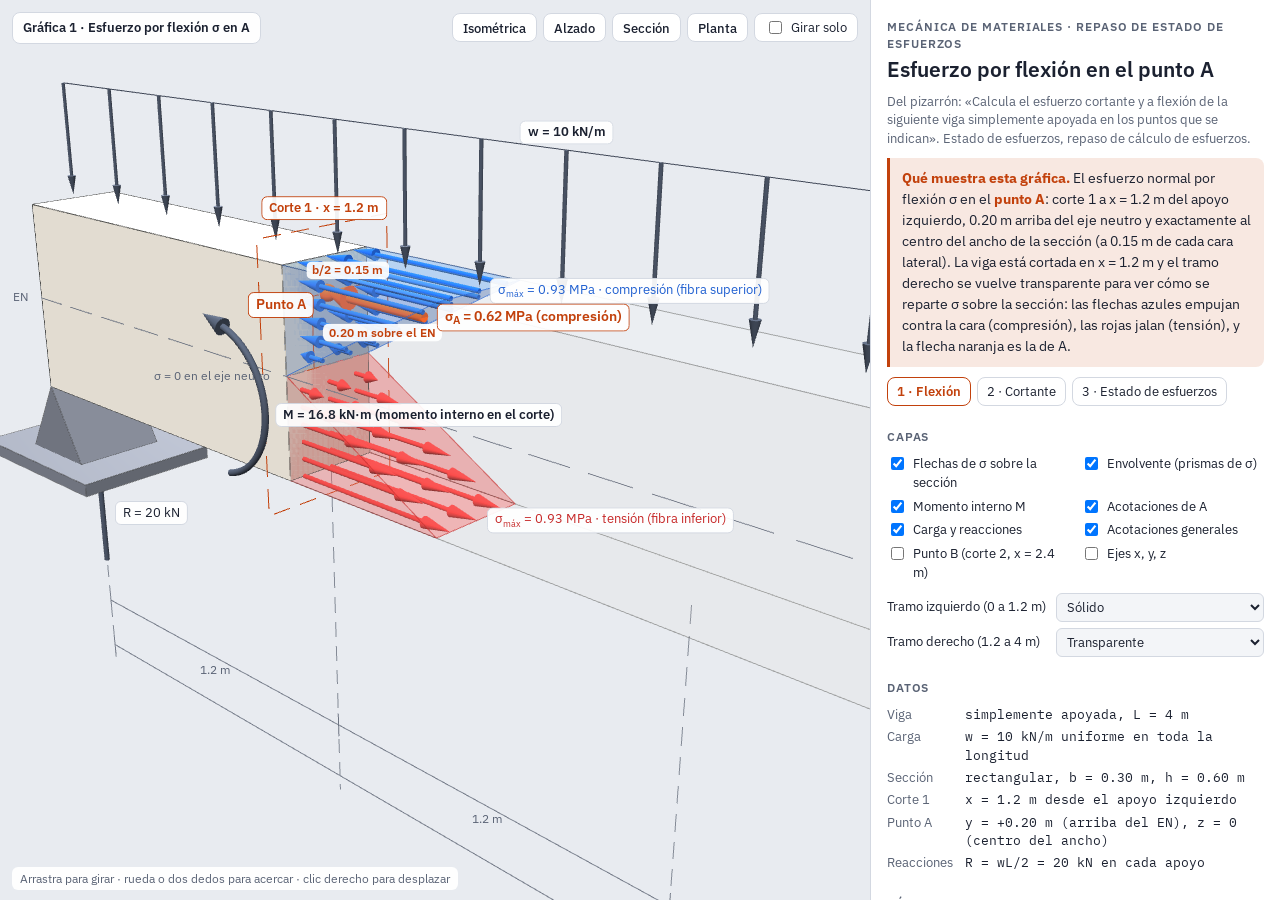
==== 01_flexion_3D.html @ e7504312 "Gráficas 3D de esfuerzos en el punto A: flexión, cortante y estado de esfuerzos Tres páginas HTML au" ====
<!doctype html>
<html lang="es">
<head>
<meta charset="utf-8">
<meta name="viewport" content="width=device-width, initial-scale=1, viewport-fit=cover">
<title>Flexión en el punto A</title>
<link rel="preconnect" href="https://fonts.googleapis.com">
<link rel="stylesheet" href="https://fonts.googleapis.com/css2?family=IBM+Plex+Sans:wght@400;500;600&family=IBM+Plex+Mono:wght@400;500&display=swap">
<style>
/* Lienzo 3D a la izquierda, panel de lectura a la derecha; en teléfono se apilan. */
:root{
  --bg:#e8ebf0; --panel:#ffffff; --panel-2:#f3f5f8; --fg:#1b2130; --muted:#5a6375; --line:#d3d8e1;
  --lbl-bg:rgba(255,255,255,.92);
  --accent:#c2410c; --accent-soft:rgba(194,65,12,.12);
  --comp:#1f5fd0; --tens:#c62828; --shear:#0b8f70;
  --beam:#d6d1c6; --beam-edge:#3f3f3d; --support:#6a6e78; --load:#3f4756; --dim:#6b7280;
  --font-ui:"IBM Plex Sans","Segoe UI",Roboto,Helvetica,Arial,sans-serif;
  --font-mono:"IBM Plex Mono",SFMono-Regular,Consolas,"Liberation Mono",monospace;
}
@media (prefers-color-scheme:dark){
  :root:not([data-theme="light"]){
    --bg:#141720; --panel:#1b1f29; --panel-2:#222733; --fg:#e6e9ef; --muted:#98a1b1; --line:#333a48;
    --lbl-bg:rgba(27,31,41,.92); --accent:#fb923c; --accent-soft:rgba(251,146,60,.16);
    --comp:#6aa6ff; --tens:#ff7b7b; --shear:#3ad0a8;
    --beam:#8b887f; --beam-edge:#e3e0d8; --support:#a3a8b3; --load:#d3d8e2; --dim:#a3abba; color-scheme:dark }
}
:root[data-theme="dark"]{
  --bg:#141720; --panel:#1b1f29; --panel-2:#222733; --fg:#e6e9ef; --muted:#98a1b1; --line:#333a48;
  --lbl-bg:rgba(27,31,41,.92); --accent:#fb923c; --accent-soft:rgba(251,146,60,.16);
  --comp:#6aa6ff; --tens:#ff7b7b; --shear:#3ad0a8;
  --beam:#8b887f; --beam-edge:#e3e0d8; --support:#a3a8b3; --load:#d3d8e2; --dim:#a3abba; color-scheme:dark }

*{box-sizing:border-box}
html,body{height:100%;margin:0}
body{background:var(--bg);color:var(--fg);font:14px/1.5 var(--font-ui)}
.app{display:grid;grid-template-columns:minmax(0,1fr) 410px;height:100%}
#vista{position:relative;min-width:0;min-height:0;overflow:hidden;background:var(--bg)}
#vista canvas{display:block;width:100%;height:100%;touch-action:none}
#etiquetas{position:absolute;inset:0;pointer-events:none;overflow:hidden}
.lbl{position:absolute;left:0;top:0;white-space:nowrap;font:12.5px/1.25 var(--font-ui);padding:3px 7px;border-radius:6px;
  background:var(--lbl-bg);border:1px solid var(--line);color:var(--fg);will-change:transform;font-variant-numeric:tabular-nums}
.lbl sub{font-size:.75em}
.lbl.dim{font-size:11.5px;color:var(--muted);padding:1px 5px;background:transparent;border-color:transparent}
.lbl.titulo{font-weight:600}
.lbl.a{border-color:var(--accent);color:var(--accent);font-weight:600}
.lbl.dim.a{background:var(--lbl-bg);border-color:transparent;font-weight:600}
.lbl.big{font-size:14px}
.lbl.comp{color:var(--comp)} .lbl.tens{color:var(--tens)} .lbl.shear{color:var(--shear)}
.barra{position:absolute;left:12px;top:12px;right:12px;display:flex;flex-wrap:wrap;gap:8px;align-items:center;pointer-events:none}
.barra>*{pointer-events:auto}
.barra-titulo{font-weight:600;font-size:13px;background:var(--lbl-bg);border:1px solid var(--line);padding:5px 10px;border-radius:8px}
.vistas{display:flex;flex-wrap:wrap;gap:6px;margin-left:auto}
.vistas button,.panel button{font:500 12.5px var(--font-ui);padding:5px 10px;border-radius:8px;border:1px solid var(--line);background:var(--panel);color:var(--fg);cursor:pointer}
.vistas button:hover{border-color:var(--accent)}
button:focus-visible,input:focus-visible,select:focus-visible{outline:2px solid var(--accent);outline-offset:2px}
.chk{display:inline-flex;gap:6px;align-items:center;font-size:12.5px;background:var(--panel);border:1px solid var(--line);padding:4px 10px;border-radius:8px;cursor:pointer}
.ayuda{position:absolute;left:12px;bottom:10px;font-size:11.5px;color:var(--muted);background:var(--lbl-bg);padding:3px 8px;border-radius:6px;pointer-events:none}

.panel{min-width:0;overflow:auto;background:var(--panel);border-left:1px solid var(--line);
  padding-block:18px 36px;padding-left:max(16px,env(safe-area-inset-left,0px));padding-right:max(16px,env(safe-area-inset-right,0px))}
.eyebrow{font-size:11.5px;letter-spacing:.08em;text-transform:uppercase;color:var(--muted);font-weight:600}
h1{font-size:21px;line-height:1.2;margin:4px 0 10px;text-wrap:balance;font-weight:600}
h2{font-size:12px;letter-spacing:.07em;text-transform:uppercase;color:var(--muted);margin:22px 0 8px;font-weight:600}
p{margin:0 0 8px}
.pide{background:var(--accent-soft);border-left:3px solid var(--accent);padding:10px 12px;border-radius:0 8px 8px 0;margin:10px 0}
.pide b{color:var(--accent)}
.capas{display:grid;grid-template-columns:1fr 1fr;gap:4px 10px;font-size:13px}
.capas label{display:flex;gap:6px;align-items:flex-start;cursor:pointer}
.capas input{margin-top:3px}
.segs{display:grid;grid-template-columns:auto 1fr;gap:6px 10px;align-items:center;font-size:13px;margin-top:10px}
select{font:13px var(--font-ui);padding:4px 6px;border-radius:6px;border:1px solid var(--line);background:var(--panel-2);color:var(--fg)}
.datos{display:grid;grid-template-columns:auto 1fr;gap:3px 12px;font-size:13px;margin:0}
.datos dt{color:var(--muted)} .datos dd{margin:0;font-family:var(--font-mono);font-size:12.5px}
.paso{padding:8px 10px;border:1px solid var(--line);border-radius:8px;margin-bottom:6px;font-size:13px;background:var(--panel-2)}
.paso .q{color:var(--muted);font-size:12px;margin-bottom:3px}
.f{font-family:var(--font-mono);font-size:12.5px;line-height:1.8;overflow-x:auto;font-variant-numeric:tabular-nums}
.frac{display:inline-flex;flex-direction:column;align-items:center;vertical-align:middle;line-height:1.15;margin:0 2px}
.frac>span:first-child{border-bottom:1px solid currentColor;padding:0 3px}
.resultado{border:2px solid var(--accent);border-radius:10px;padding:10px 12px;margin:10px 0}
.resultado .num{font:600 26px/1.1 var(--font-mono);color:var(--accent);font-variant-numeric:tabular-nums}
.resultado .sub{color:var(--muted);font-size:12.5px;margin-top:4px}
.fig{margin:8px 0;overflow-x:auto} .fig svg{display:block;max-width:100%;height:auto}
.fig text{font-family:var(--font-ui);font-size:11px;fill:var(--fg)} .fig text.m{fill:var(--muted)} .fig text.mono{font-family:var(--font-mono)}
.fig .ln{stroke:var(--fg);fill:none} .fig .ln-m{stroke:var(--muted);fill:none} .fig .ln-a{stroke:var(--accent);fill:none}
.fig .f-comp{fill:var(--comp);opacity:.28} .fig .f-tens{fill:var(--tens);opacity:.28} .fig .f-shear{fill:var(--shear);opacity:.28} .fig .f-a{fill:var(--accent)}
.fig .s-comp{stroke:var(--comp)} .fig .s-tens{stroke:var(--tens)} .fig .s-shear{stroke:var(--shear)}
.fig .cap{font-size:11px;fill:var(--muted)}
.leyenda{list-style:none;padding:0;margin:0;font-size:13px}
.leyenda li{display:flex;gap:8px;align-items:flex-start;margin-bottom:5px}
.sw{flex:none;width:14px;height:14px;border-radius:3px;margin-top:3px}
.nota{font-size:12.5px;color:var(--muted)}
.tabla{width:100%;border-collapse:collapse;font-size:13px}
.tabla td,.tabla th{padding:5px 6px;border-bottom:1px solid var(--line);text-align:left;vertical-align:top}
.tabla th{color:var(--muted);font-weight:600;font-size:12px}
.tabla td.v{font-family:var(--font-mono);font-size:12.5px;white-space:nowrap}
.nav{display:flex;flex-wrap:wrap;gap:6px;margin-top:6px}
.nav a{font-size:12.5px;color:var(--fg);text-decoration:none;border:1px solid var(--line);padding:4px 9px;border-radius:8px}
.nav a[aria-current]{border-color:var(--accent);color:var(--accent);font-weight:600}
@media (max-width:900px){
  .app{grid-template-columns:minmax(0,1fr);grid-template-rows:58vh minmax(0,1fr)}
  .panel{border-left:0;border-top:1px solid var(--line)}
  .capas{grid-template-columns:1fr}
}
@media (prefers-reduced-motion:reduce){ html{scroll-behavior:auto} }

</style>
</head>
<body>
<div class="app">
  <section id="vista" aria-label="Vista 3D interactiva">
    <div id="etiquetas" aria-hidden="true"></div>
    <div class="barra">
      <span class="barra-titulo">Gráfica 1 · Esfuerzo por flexión σ en A</span>
      <div class="vistas"><button type="button" data-vista="iso">Isométrica</button><button type="button" data-vista="lateral">Alzado</button><button type="button" data-vista="seccion">Sección</button><button type="button" data-vista="planta">Planta</button><label class="chk"><input type="checkbox" id="girar"> Girar solo</label></div>
    </div>
    <div class="ayuda">Arrastra para girar · rueda o dos dedos para acercar · clic derecho para desplazar</div>
  </section>
  <aside class="panel">
<div class="eyebrow">Mecánica de materiales · Repaso de estado de esfuerzos</div>
<h1>Esfuerzo por flexión en el punto A</h1>
<p class="nota">Del pizarrón: «Calcula el esfuerzo cortante y a flexión de la siguiente viga simplemente apoyada en los puntos que se indican». Estado de esfuerzos, repaso de cálculo de esfuerzos.</p>
<div class="pide"><b>Qué muestra esta gráfica.</b> El esfuerzo normal por flexión σ en el <b>punto A</b>: corte 1 a x = 1.2 m del apoyo izquierdo, 0.20 m arriba del eje neutro y exactamente al centro del ancho de la sección (a 0.15 m de cada cara lateral). La viga está cortada en x = 1.2 m y el tramo derecho se vuelve transparente para ver cómo se reparte σ sobre la sección: las flechas azules empujan contra la cara (compresión), las rojas jalan (tensión), y la flecha naranja es la de A.</div>
<nav class="nav" aria-label="Las tres gráficas"><a href="01_flexion_3D.html" aria-current="page">1 · Flexión</a><a href="02_cortante_3D.html">2 · Cortante</a><a href="03_estado_de_esfuerzos_3D.html">3 · Estado de esfuerzos</a></nav>
<h2>Capas</h2>
<div class="capas"><label><input type="checkbox" id="capa-flechas" data-capa="flechas" checked> Flechas de σ sobre la sección</label><label><input type="checkbox" id="capa-envolvente" data-capa="envolvente" checked> Envolvente (prismas de σ)</label><label><input type="checkbox" id="capa-momento" data-capa="momento" checked> Momento interno M</label><label><input type="checkbox" id="capa-cotasA" data-capa="cotasA" checked> Acotaciones de A</label><label><input type="checkbox" id="capa-carga" data-capa="carga" checked> Carga y reacciones</label><label><input type="checkbox" id="capa-cotas" data-capa="cotas" checked> Acotaciones generales</label><label><input type="checkbox" id="capa-B" data-capa="B"> Punto B (corte 2, x = 2.4 m)</label><label><input type="checkbox" id="capa-ejes" data-capa="ejes"> Ejes x, y, z</label></div>
<div class="segs"><label for="segIzq">Tramo izquierdo (0 a 1.2 m)</label><select id="segIzq" data-seg="izq"><option value="solido" selected>Sólido</option><option value="transparente">Transparente</option><option value="oculto">Oculto</option></select><label for="segDer">Tramo derecho (1.2 a 4 m)</label><select id="segDer" data-seg="der"><option value="solido">Sólido</option><option value="transparente" selected>Transparente</option><option value="oculto">Oculto</option></select></div>
<h2>Datos</h2>
<dl class="datos"><dt>Viga</dt><dd>simplemente apoyada, L = 4 m</dd><dt>Carga</dt><dd>w = 10 kN/m uniforme en toda la longitud</dd><dt>Sección</dt><dd>rectangular, b = 0.30 m, h = 0.60 m</dd><dt>Corte 1</dt><dd>x = 1.2 m desde el apoyo izquierdo</dd><dt>Punto A</dt><dd>y = +0.20 m (arriba del EN), z = 0 (centro del ancho)</dd><dt>Reacciones</dt><dd>R = wL/2 = 20 kN en cada apoyo</dd></dl>
<h2>Cálculo</h2>
<div class="paso"><div class="q">1. Momento flexionante en el corte (x = 1.2 m)</div><div class="f">M = R·x − w·x²/2 = 20(1.2) − 10(1.2)²/2 = 24 − 7.2 = <b>16.8 kN·m</b></div></div>
<div class="paso"><div class="q">2. Momento de inercia de la sección</div><div class="f">I = <span class="frac"><span>b·h³</span><span>12</span></span> = <span class="frac"><span>(0.30)(0.60)³</span><span>12</span></span> = <b>5.4 × 10⁻³ m⁴</b></div></div>
<div class="paso"><div class="q">3. Distancia del eje neutro al punto A</div><div class="f">c = <b>0.20 m</b></div></div>
<div class="paso"><div class="q">4. Fórmula de la flexión</div><div class="f">σ<sub>A</sub> = <span class="frac"><span>M·c</span><span>I</span></span> = <span class="frac"><span>(16.8 × 10³ N·m)(0.20 m)</span><span>5.4 × 10⁻³ m⁴</span></span> = 622 222 Pa</div></div>
<div class="resultado"><div class="num">σ<sub>A</sub> = 0.62 MPa</div><div class="sub">Compresión: A está arriba del EN y el momento es positivo (la fibra superior se acorta). Para comparar, en las fibras extremas (c = 0.30 m) el esfuerzo llega a 0.93 MPa.</div></div>
<h2>Sección en el corte 1</h2>
<div class="fig"><svg viewBox="0 0 350 232" width="350" height="232" role="img" aria-label="Sección transversal con la distribución lineal del esfuerzo por flexión y el punto A"><rect x="30" y="20" width="90" height="180" class="ln" stroke-width="1.5"/><line x1="22" y1="110" x2="128" y2="110" class="ln-m" stroke-dasharray="8 3 2 3"/><text x="131" y="114" class="m">EN</text><text x="75.0" y="214" class="cap" text-anchor="middle">b = 0.30 m</text><text x="26" y="14" class="cap">h = 0.60 m</text><line x1="16" y1="110" x2="16" y2="50" class="ln-a"/><line x1="12" y1="110" x2="20" y2="110" class="ln-a"/><line x1="12" y1="50" x2="20" y2="50" class="ln-a"/><text transform="translate(9 80.0) rotate(-90)" text-anchor="middle" class="cap" style="fill:var(--accent)">0.20 m</text><line x1="30" y1="50" x2="75" y2="50" class="ln-a" stroke-dasharray="3 2"/><text x="52.5" y="45" text-anchor="middle" class="cap" style="fill:var(--accent)">b/2</text><circle cx="75" cy="50" r="4.5" class="f-a"/><text x="83" y="54" style="fill:var(--accent);font-weight:600">A</text><polygon points="172,20 242,20 172,110" class="f-comp"/><polygon points="172,110 242,200 172,200" class="f-tens"/><polyline points="242,20 172,110 242,200" class="ln" stroke-width="1.2"/><line x1="172" y1="20" x2="172" y2="200" class="ln" stroke-width="1.2"/><line x1="230.3" y1="35" x2="175" y2="35" class="s-comp" marker-end="url(#ah-comp)"/><line x1="207.0" y1="65" x2="175" y2="65" class="s-comp" marker-end="url(#ah-comp)"/><line x1="195.3" y1="80" x2="175" y2="80" class="s-comp" marker-end="url(#ah-comp)"/><line x1="183.7" y1="95" x2="175" y2="95" class="s-comp" marker-end="url(#ah-comp)"/><line x1="172" y1="125" x2="180.7" y2="125" class="s-tens" marker-end="url(#ah-tens)"/><line x1="172" y1="140" x2="192.3" y2="140" class="s-tens" marker-end="url(#ah-tens)"/><line x1="172" y1="155" x2="204.0" y2="155" class="s-tens" marker-end="url(#ah-tens)"/><line x1="172" y1="185" x2="227.3" y2="185" class="s-tens" marker-end="url(#ah-tens)"/><line x1="120" y1="50" x2="218.7" y2="50" class="ln-a" stroke-dasharray="3 3"/><circle cx="218.7" cy="50" r="4" class="f-a"/><text x="226.7" y="54" style="fill:var(--accent);font-weight:600" class="mono">σ<tspan baseline-shift="sub" font-size="8">A</tspan> = 0.62 MPa</text><text x="248" y="24" class="mono" style="fill:var(--comp)">0.93 MPa compresión</text><text x="248" y="203" class="mono" style="fill:var(--tens)">0.93 MPa tensión</text><text x="172" y="224" class="cap" text-anchor="middle">σ = Mc/I, lineal en y</text><defs><marker id="ah-comp" viewBox="0 0 10 10" refX="8" refY="5" markerWidth="6" markerHeight="6" orient="auto"><path d="M0,0 L10,5 L0,10 z" fill="var(--comp)"/></marker><marker id="ah-tens" viewBox="0 0 10 10" refX="8" refY="5" markerWidth="6" markerHeight="6" orient="auto"><path d="M0,0 L10,5 L0,10 z" fill="var(--tens)"/></marker></defs></svg></div>
<h2>Diagrama de momento</h2>
<div class="fig"><svg viewBox="0 0 300 118" width="300" height="118" role="img" aria-label="Diagrama de momento flexionante"><polygon points="30,92 30.0,92.0 35.0,88.7 40.0,85.5 45.0,82.6 50.0,79.8 55.0,77.1 60.0,74.7 65.0,72.4 70.0,70.2 75.0,68.3 80.0,66.5 85.0,64.9 90.0,63.4 95.0,62.2 100.0,61.1 105.0,60.1 110.0,59.4 115.0,58.8 120.0,58.3 125.0,58.1 130.0,58.0 135.0,58.1 140.0,58.3 145.0,58.8 150.0,59.4 155.0,60.1 160.0,61.1 165.0,62.2 170.0,63.4 175.0,64.9 180.0,66.5 185.0,68.3 190.0,70.2 195.0,72.4 200.0,74.7 205.0,77.1 210.0,79.8 215.0,82.6 220.0,85.5 225.0,88.7 230.0,92.0 230,92" class="f-comp"/><polyline points="30.0,92.0 35.0,88.7 40.0,85.5 45.0,82.6 50.0,79.8 55.0,77.1 60.0,74.7 65.0,72.4 70.0,70.2 75.0,68.3 80.0,66.5 85.0,64.9 90.0,63.4 95.0,62.2 100.0,61.1 105.0,60.1 110.0,59.4 115.0,58.8 120.0,58.3 125.0,58.1 130.0,58.0 135.0,58.1 140.0,58.3 145.0,58.8 150.0,59.4 155.0,60.1 160.0,61.1 165.0,62.2 170.0,63.4 175.0,64.9 180.0,66.5 185.0,68.3 190.0,70.2 195.0,72.4 200.0,74.7 205.0,77.1 210.0,79.8 215.0,82.6 220.0,85.5 225.0,88.7 230.0,92.0" class="ln" stroke-width="1.5"/><line x1="90.0" y1="92" x2="90.0" y2="63.4" class="ln-a" stroke-dasharray="3 2"/><circle cx="90.0" cy="63.4" r="4" class="f-a"/><text x="82.0" y="55.4" text-anchor="end" class="mono" style="fill:var(--accent);font-weight:600">M(1.2) = 16.8 kN·m</text><text x="136" y="62.0" class="mono cap">M<tspan baseline-shift="sub" font-size="8">máx</tspan> = 20 kN·m en x = 2 m</text><line x1="30" y1="92" x2="230" y2="92" class="ln-m"/><line x1="30" y1="89" x2="30" y2="95" class="ln-m"/><text x="30" y="106" text-anchor="middle" class="cap mono">0</text><line x1="90.0" y1="89" x2="90.0" y2="95" class="ln-m"/><text x="90.0" y="106" text-anchor="middle" class="cap mono">1.2</text><line x1="130" y1="89" x2="130" y2="95" class="ln-m"/><text x="130" y="106" text-anchor="middle" class="cap mono">2</text><line x1="230" y1="89" x2="230" y2="95" class="ln-m"/><text x="230" y="106" text-anchor="middle" class="cap mono">4</text><text x="236" y="106" class="cap">x (m)</text><text x="4" y="12" class="cap">M (kN·m)</text></svg></div>
<h2>Cómo leer la gráfica 3D</h2>
<ul class="leyenda">
<li><span class="sw" style="background:var(--comp)"></span><span>Flechas azules: compresión. Apuntan hacia la cara del corte y crecen linealmente desde el EN hasta la fibra superior.</span></li>
<li><span class="sw" style="background:var(--tens)"></span><span>Flechas rojas: tensión. Salen de la cara y crecen hacia la fibra inferior.</span></li>
<li><span class="sw" style="background:var(--accent)"></span><span>Flecha y esfera naranjas: el punto A y su esfuerzo σ<sub>A</sub>. La longitud de cada flecha es proporcional a σ (0.93 MPa = 0.55 m de dibujo).</span></li>
<li><span class="sw" style="background:var(--load)"></span><span>Flecha curva: el momento interno M = 16.8 kN·m que actúa en la cara del corte.</span></li>
</ul>
<p class="nota">Pon el tramo derecho en «Oculto» y usa la vista «Sección» para ver la cara del corte de frente. «Girar solo» sirve para proyectar en clase.</p>
<h2>Ubicación de A que se usó</h2><p class="nota">En el pizarrón A aparece como una raya; aquí es un punto al centro del ancho de la sección. Su altura es la que usa el cálculo del pizarrón: c = 0.20 m medido desde el eje neutro, igual que en Q = 30·10·25 (área de 10 cm arriba de A). Es decir, A queda a 0.10 m de la fibra superior.</p>
</aside>
</div>
<!-- Three.js r128 (MIT) y OrbitControls, incrustados para que el archivo funcione sin internet -->
<script>/**
 * @license
 * Copyright 2010-2021 Three.js Authors
 * SPDX-License-Identifier: MIT
 */
!function(t,e){"object"==typeof exports&&"undefined"!=typeof module?e(exports):"function"==typeof define&&define.amd?define(["exports"],e):e((t="undefined"!=typeof globalThis?globalThis:t||self).THREE={})}(this,(function(t){"use strict";const e="128",n=100,i=300,r=301,s=302,a=303,o=304,l=306,c=307,h=1e3,u=1001,d=1002,p=1003,m=1004,f=1005,g=1006,v=1007,y=1008,x=1009,_=1012,w=1014,b=1015,M=1016,S=1020,T=1022,E=1023,A=1026,L=1027,R=33776,C=33777,P=33778,D=33779,I=35840,N=35841,B=35842,z=35843,F=37492,O=37496,H=2300,G=2301,U=2302,k=2400,V=2401,W=2402,j=2500,q=2501,X=3e3,Y=3001,Z=3007,J=3002,Q=3004,K=3005,$=3006,tt=7680,et=35044,nt=35048,it="300 es";class rt{addEventListener(t,e){void 0===this._listeners&&(this._listeners={});const n=this._listeners;void 0===n[t]&&(n[t]=[]),-1===n[t].indexOf(e)&&n[t].push(e)}hasEventListener(t,e){if(void 0===this._listeners)return!1;const n=this._listeners;return void 0!==n[t]&&-1!==n[t].indexOf(e)}removeEventListener(t,e){if(void 0===this._listeners)return;const n=this._listeners[t];if(void 0!==n){const t=n.indexOf(e);-1!==t&&n.splice(t,1)}}dispatchEvent(t){if(void 0===this._listeners)return;const e=this._listeners[t.type];if(void 0!==e){t.target=this;const n=e.slice(0);for(let e=0,i=n.length;e<i;e++)n[e].call(this,t);t.target=null}}}const st=[];for(let t=0;t<256;t++)st[t]=(t<16?"0":"")+t.toString(16);let at=1234567;const ot=Math.PI/180,lt=180/Math.PI;function ct(){const t=4294967295*Math.random()|0,e=4294967295*Math.random()|0,n=4294967295*Math.random()|0,i=4294967295*Math.random()|0;return(st[255&t]+st[t>>8&255]+st[t>>16&255]+st[t>>24&255]+"-"+st[255&e]+st[e>>8&255]+"-"+st[e>>16&15|64]+st[e>>24&255]+"-"+st[63&n|128]+st[n>>8&255]+"-"+st[n>>16&255]+st[n>>24&255]+st[255&i]+st[i>>8&255]+st[i>>16&255]+st[i>>24&255]).toUpperCase()}function ht(t,e,n){return Math.max(e,Math.min(n,t))}function ut(t,e){return(t%e+e)%e}function dt(t,e,n){return(1-n)*t+n*e}function pt(t){return 0==(t&t-1)&&0!==t}function mt(t){return Math.pow(2,Math.ceil(Math.log(t)/Math.LN2))}function ft(t){return Math.pow(2,Math.floor(Math.log(t)/Math.LN2))}var gt=Object.freeze({__proto__:null,DEG2RAD:ot,RAD2DEG:lt,generateUUID:ct,clamp:ht,euclideanModulo:ut,mapLinear:function(t,e,n,i,r){return i+(t-e)*(r-i)/(n-e)},inverseLerp:function(t,e,n){return t!==e?(n-t)/(e-t):0},lerp:dt,damp:function(t,e,n,i){return dt(t,e,1-Math.exp(-n*i))},pingpong:function(t,e=1){return e-Math.abs(ut(t,2*e)-e)},smoothstep:function(t,e,n){return t<=e?0:t>=n?1:(t=(t-e)/(n-e))*t*(3-2*t)},smootherstep:function(t,e,n){return t<=e?0:t>=n?1:(t=(t-e)/(n-e))*t*t*(t*(6*t-15)+10)},randInt:function(t,e){return t+Math.floor(Math.random()*(e-t+1))},randFloat:function(t,e){return t+Math.random()*(e-t)},randFloatSpread:function(t){return t*(.5-Math.random())},seededRandom:function(t){return void 0!==t&&(at=t%2147483647),at=16807*at%2147483647,(at-1)/2147483646},degToRad:function(t){return t*ot},radToDeg:function(t){return t*lt},isPowerOfTwo:pt,ceilPowerOfTwo:mt,floorPowerOfTwo:ft,setQuaternionFromProperEuler:function(t,e,n,i,r){const s=Math.cos,a=Math.sin,o=s(n/2),l=a(n/2),c=s((e+i)/2),h=a((e+i)/2),u=s((e-i)/2),d=a((e-i)/2),p=s((i-e)/2),m=a((i-e)/2);switch(r){case"XYX":t.set(o*h,l*u,l*d,o*c);break;case"YZY":t.set(l*d,o*h,l*u,o*c);break;case"ZXZ":t.set(l*u,l*d,o*h,o*c);break;case"XZX":t.set(o*h,l*m,l*p,o*c);break;case"YXY":t.set(l*p,o*h,l*m,o*c);break;case"ZYZ":t.set(l*m,l*p,o*h,o*c);break;default:console.warn("THREE.MathUtils: .setQuaternionFromProperEuler() encountered an unknown order: "+r)}}});class vt{constructor(t=0,e=0){this.x=t,this.y=e}get width(){return this.x}set width(t){this.x=t}get height(){return this.y}set height(t){this.y=t}set(t,e){return this.x=t,this.y=e,this}setScalar(t){return this.x=t,this.y=t,this}setX(t){return this.x=t,this}setY(t){return this.y=t,this}setComponent(t,e){switch(t){case 0:this.x=e;break;case 1:this.y=e;break;default:throw new Error("index is out of range: "+t)}return this}getComponent(t){switch(t){case 0:return this.x;case 1:return this.y;default:throw new Error("index is out of range: "+t)}}clone(){return new this.constructor(this.x,this.y)}copy(t){return this.x=t.x,this.y=t.y,this}add(t,e){return void 0!==e?(console.warn("THREE.Vector2: .add() now only accepts one argument. Use .addVectors( a, b ) instead."),this.addVectors(t,e)):(this.x+=t.x,this.y+=t.y,this)}addScalar(t){return this.x+=t,this.y+=t,this}addVectors(t,e){return this.x=t.x+e.x,this.y=t.y+e.y,this}addScaledVector(t,e){return this.x+=t.x*e,this.y+=t.y*e,this}sub(t,e){return void 0!==e?(console.warn("THREE.Vector2: .sub() now only accepts one argument. Use .subVectors( a, b ) instead."),this.subVectors(t,e)):(this.x-=t.x,this.y-=t.y,this)}subScalar(t){return this.x-=t,this.y-=t,this}subVectors(t,e){return this.x=t.x-e.x,this.y=t.y-e.y,this}multiply(t){return this.x*=t.x,this.y*=t.y,this}multiplyScalar(t){return this.x*=t,this.y*=t,this}divide(t){return this.x/=t.x,this.y/=t.y,this}divideScalar(t){return this.multiplyScalar(1/t)}applyMatrix3(t){const e=this.x,n=this.y,i=t.elements;return this.x=i[0]*e+i[3]*n+i[6],this.y=i[1]*e+i[4]*n+i[7],this}min(t){return this.x=Math.min(this.x,t.x),this.y=Math.min(this.y,t.y),this}max(t){return this.x=Math.max(this.x,t.x),this.y=Math.max(this.y,t.y),this}clamp(t,e){return this.x=Math.max(t.x,Math.min(e.x,this.x)),this.y=Math.max(t.y,Math.min(e.y,this.y)),this}clampScalar(t,e){return this.x=Math.max(t,Math.min(e,this.x)),this.y=Math.max(t,Math.min(e,this.y)),this}clampLength(t,e){const n=this.length();return this.divideScalar(n||1).multiplyScalar(Math.max(t,Math.min(e,n)))}floor(){return this.x=Math.floor(this.x),this.y=Math.floor(this.y),this}ceil(){return this.x=Math.ceil(this.x),this.y=Math.ceil(this.y),this}round(){return this.x=Math.round(this.x),this.y=Math.round(this.y),this}roundToZero(){return this.x=this.x<0?Math.ceil(this.x):Math.floor(this.x),this.y=this.y<0?Math.ceil(this.y):Math.floor(this.y),this}negate(){return this.x=-this.x,this.y=-this.y,this}dot(t){return this.x*t.x+this.y*t.y}cross(t){return this.x*t.y-this.y*t.x}lengthSq(){return this.x*this.x+this.y*this.y}length(){return Math.sqrt(this.x*this.x+this.y*this.y)}manhattanLength(){return Math.abs(this.x)+Math.abs(this.y)}normalize(){return this.divideScalar(this.length()||1)}angle(){return Math.atan2(-this.y,-this.x)+Math.PI}distanceTo(t){return Math.sqrt(this.distanceToSquared(t))}distanceToSquared(t){const e=this.x-t.x,n=this.y-t.y;return e*e+n*n}manhattanDistanceTo(t){return Math.abs(this.x-t.x)+Math.abs(this.y-t.y)}setLength(t){return this.normalize().multiplyScalar(t)}lerp(t,e){return this.x+=(t.x-this.x)*e,this.y+=(t.y-this.y)*e,this}lerpVectors(t,e,n){return this.x=t.x+(e.x-t.x)*n,this.y=t.y+(e.y-t.y)*n,this}equals(t){return t.x===this.x&&t.y===this.y}fromArray(t,e=0){return this.x=t[e],this.y=t[e+1],this}toArray(t=[],e=0){return t[e]=this.x,t[e+1]=this.y,t}fromBufferAttribute(t,e,n){return void 0!==n&&console.warn("THREE.Vector2: offset has been removed from .fromBufferAttribute()."),this.x=t.getX(e),this.y=t.getY(e),this}rotateAround(t,e){const n=Math.cos(e),i=Math.sin(e),r=this.x-t.x,s=this.y-t.y;return this.x=r*n-s*i+t.x,this.y=r*i+s*n+t.y,this}random(){return this.x=Math.random(),this.y=Math.random(),this}}vt.prototype.isVector2=!0;class yt{constructor(){this.elements=[1,0,0,0,1,0,0,0,1],arguments.length>0&&console.error("THREE.Matrix3: the constructor no longer reads arguments. use .set() instead.")}set(t,e,n,i,r,s,a,o,l){const c=this.elements;return c[0]=t,c[1]=i,c[2]=a,c[3]=e,c[4]=r,c[5]=o,c[6]=n,c[7]=s,c[8]=l,this}identity(){return this.set(1,0,0,0,1,0,0,0,1),this}copy(t){const e=this.elements,n=t.elements;return e[0]=n[0],e[1]=n[1],e[2]=n[2],e[3]=n[3],e[4]=n[4],e[5]=n[5],e[6]=n[6],e[7]=n[7],e[8]=n[8],this}extractBasis(t,e,n){return t.setFromMatrix3Column(this,0),e.setFromMatrix3Column(this,1),n.setFromMatrix3Column(this,2),this}setFromMatrix4(t){const e=t.elements;return this.set(e[0],e[4],e[8],e[1],e[5],e[9],e[2],e[6],e[10]),this}multiply(t){return this.multiplyMatrices(this,t)}premultiply(t){return this.multiplyMatrices(t,this)}multiplyMatrices(t,e){const n=t.elements,i=e.elements,r=this.elements,s=n[0],a=n[3],o=n[6],l=n[1],c=n[4],h=n[7],u=n[2],d=n[5],p=n[8],m=i[0],f=i[3],g=i[6],v=i[1],y=i[4],x=i[7],_=i[2],w=i[5],b=i[8];return r[0]=s*m+a*v+o*_,r[3]=s*f+a*y+o*w,r[6]=s*g+a*x+o*b,r[1]=l*m+c*v+h*_,r[4]=l*f+c*y+h*w,r[7]=l*g+c*x+h*b,r[2]=u*m+d*v+p*_,r[5]=u*f+d*y+p*w,r[8]=u*g+d*x+p*b,this}multiplyScalar(t){const e=this.elements;return e[0]*=t,e[3]*=t,e[6]*=t,e[1]*=t,e[4]*=t,e[7]*=t,e[2]*=t,e[5]*=t,e[8]*=t,this}determinant(){const t=this.elements,e=t[0],n=t[1],i=t[2],r=t[3],s=t[4],a=t[5],o=t[6],l=t[7],c=t[8];return e*s*c-e*a*l-n*r*c+n*a*o+i*r*l-i*s*o}invert(){const t=this.elements,e=t[0],n=t[1],i=t[2],r=t[3],s=t[4],a=t[5],o=t[6],l=t[7],c=t[8],h=c*s-a*l,u=a*o-c*r,d=l*r-s*o,p=e*h+n*u+i*d;if(0===p)return this.set(0,0,0,0,0,0,0,0,0);const m=1/p;return t[0]=h*m,t[1]=(i*l-c*n)*m,t[2]=(a*n-i*s)*m,t[3]=u*m,t[4]=(c*e-i*o)*m,t[5]=(i*r-a*e)*m,t[6]=d*m,t[7]=(n*o-l*e)*m,t[8]=(s*e-n*r)*m,this}transpose(){let t;const e=this.elements;return t=e[1],e[1]=e[3],e[3]=t,t=e[2],e[2]=e[6],e[6]=t,t=e[5],e[5]=e[7],e[7]=t,this}getNormalMatrix(t){return this.setFromMatrix4(t).invert().transpose()}transposeIntoArray(t){const e=this.elements;return t[0]=e[0],t[1]=e[3],t[2]=e[6],t[3]=e[1],t[4]=e[4],t[5]=e[7],t[6]=e[2],t[7]=e[5],t[8]=e[8],this}setUvTransform(t,e,n,i,r,s,a){const o=Math.cos(r),l=Math.sin(r);return this.set(n*o,n*l,-n*(o*s+l*a)+s+t,-i*l,i*o,-i*(-l*s+o*a)+a+e,0,0,1),this}scale(t,e){const n=this.elements;return n[0]*=t,n[3]*=t,n[6]*=t,n[1]*=e,n[4]*=e,n[7]*=e,this}rotate(t){const e=Math.cos(t),n=Math.sin(t),i=this.elements,r=i[0],s=i[3],a=i[6],o=i[1],l=i[4],c=i[7];return i[0]=e*r+n*o,i[3]=e*s+n*l,i[6]=e*a+n*c,i[1]=-n*r+e*o,i[4]=-n*s+e*l,i[7]=-n*a+e*c,this}translate(t,e){const n=this.elements;return n[0]+=t*n[2],n[3]+=t*n[5],n[6]+=t*n[8],n[1]+=e*n[2],n[4]+=e*n[5],n[7]+=e*n[8],this}equals(t){const e=this.elements,n=t.elements;for(let t=0;t<9;t++)if(e[t]!==n[t])return!1;return!0}fromArray(t,e=0){for(let n=0;n<9;n++)this.elements[n]=t[n+e];return this}toArray(t=[],e=0){const n=this.elements;return t[e]=n[0],t[e+1]=n[1],t[e+2]=n[2],t[e+3]=n[3],t[e+4]=n[4],t[e+5]=n[5],t[e+6]=n[6],t[e+7]=n[7],t[e+8]=n[8],t}clone(){return(new this.constructor).fromArray(this.elements)}}let xt;yt.prototype.isMatrix3=!0;class _t{static getDataURL(t){if(/^data:/i.test(t.src))return t.src;if("undefined"==typeof HTMLCanvasElement)return t.src;let e;if(t instanceof HTMLCanvasElement)e=t;else{void 0===xt&&(xt=document.createElementNS("http://www.w3.org/1999/xhtml","canvas")),xt.width=t.width,xt.height=t.height;const n=xt.getContext("2d");t instanceof ImageData?n.putImageData(t,0,0):n.drawImage(t,0,0,t.width,t.height),e=xt}return e.width>2048||e.height>2048?(console.warn("THREE.ImageUtils.getDataURL: Image converted to jpg for performance reasons",t),e.toDataURL("image/jpeg",.6)):e.toDataURL("image/png")}}let wt=0;class bt extends rt{constructor(t=bt.DEFAULT_IMAGE,e=bt.DEFAULT_MAPPING,n=1001,i=1001,r=1006,s=1008,a=1023,o=1009,l=1,c=3e3){super(),Object.defineProperty(this,"id",{value:wt++}),this.uuid=ct(),this.name="",this.image=t,this.mipmaps=[],this.mapping=e,this.wrapS=n,this.wrapT=i,this.magFilter=r,this.minFilter=s,this.anisotropy=l,this.format=a,this.internalFormat=null,this.type=o,this.offset=new vt(0,0),this.repeat=new vt(1,1),this.center=new vt(0,0),this.rotation=0,this.matrixAutoUpdate=!0,this.matrix=new yt,this.generateMipmaps=!0,this.premultiplyAlpha=!1,this.flipY=!0,this.unpackAlignment=4,this.encoding=c,this.version=0,this.onUpdate=null}updateMatrix(){this.matrix.setUvTransform(this.offset.x,this.offset.y,this.repeat.x,this.repeat.y,this.rotation,this.center.x,this.center.y)}clone(){return(new this.constructor).copy(this)}copy(t){return this.name=t.name,this.image=t.image,this.mipmaps=t.mipmaps.slice(0),this.mapping=t.mapping,this.wrapS=t.wrapS,this.wrapT=t.wrapT,this.magFilter=t.magFilter,this.minFilter=t.minFilter,this.anisotropy=t.anisotropy,this.format=t.format,this.internalFormat=t.internalFormat,this.type=t.type,this.offset.copy(t.offset),this.repeat.copy(t.repeat),this.center.copy(t.center),this.rotation=t.rotation,this.matrixAutoUpdate=t.matrixAutoUpdate,this.matrix.copy(t.matrix),this.generateMipmaps=t.generateMipmaps,this.premultiplyAlpha=t.premultiplyAlpha,this.flipY=t.flipY,this.unpackAlignment=t.unpackAlignment,this.encoding=t.encoding,this}toJSON(t){const e=void 0===t||"string"==typeof t;if(!e&&void 0!==t.textures[this.uuid])return t.textures[this.uuid];const n={metadata:{version:4.5,type:"Texture",generator:"Texture.toJSON"},uuid:this.uuid,name:this.name,mapping:this.mapping,repeat:[this.repeat.x,this.repeat.y],offset:[this.offset.x,this.offset.y],center:[this.center.x,this.center.y],rotation:this.rotation,wrap:[this.wrapS,this.wrapT],format:this.format,type:this.type,encoding:this.encoding,minFilter:this.minFilter,magFilter:this.magFilter,anisotropy:this.anisotropy,flipY:this.flipY,premultiplyAlpha:this.premultiplyAlpha,unpackAlignment:this.unpackAlignment};if(void 0!==this.image){const i=this.image;if(void 0===i.uuid&&(i.uuid=ct()),!e&&void 0===t.images[i.uuid]){let e;if(Array.isArray(i)){e=[];for(let t=0,n=i.length;t<n;t++)i[t].isDataTexture?e.push(Mt(i[t].image)):e.push(Mt(i[t]))}else e=Mt(i);t.images[i.uuid]={uuid:i.uuid,url:e}}n.image=i.uuid}return e||(t.textures[this.uuid]=n),n}dispose(){this.dispatchEvent({type:"dispose"})}transformUv(t){if(this.mapping!==i)return t;if(t.applyMatrix3(this.matrix),t.x<0||t.x>1)switch(this.wrapS){case h:t.x=t.x-Math.floor(t.x);break;case u:t.x=t.x<0?0:1;break;case d:1===Math.abs(Math.floor(t.x)%2)?t.x=Math.ceil(t.x)-t.x:t.x=t.x-Math.floor(t.x)}if(t.y<0||t.y>1)switch(this.wrapT){case h:t.y=t.y-Math.floor(t.y);break;case u:t.y=t.y<0?0:1;break;case d:1===Math.abs(Math.floor(t.y)%2)?t.y=Math.ceil(t.y)-t.y:t.y=t.y-Math.floor(t.y)}return this.flipY&&(t.y=1-t.y),t}set needsUpdate(t){!0===t&&this.version++}}function Mt(t){return"undefined"!=typeof HTMLImageElement&&t instanceof HTMLImageElement||"undefined"!=typeof HTMLCanvasElement&&t instanceof HTMLCanvasElement||"undefined"!=typeof ImageBitmap&&t instanceof ImageBitmap?_t.getDataURL(t):t.data?{data:Array.prototype.slice.call(t.data),width:t.width,height:t.height,type:t.data.constructor.name}:(console.warn("THREE.Texture: Unable to serialize Texture."),{})}bt.DEFAULT_IMAGE=void 0,bt.DEFAULT_MAPPING=i,bt.prototype.isTexture=!0;class St{constructor(t=0,e=0,n=0,i=1){this.x=t,this.y=e,this.z=n,this.w=i}get width(){return this.z}set width(t){this.z=t}get height(){return this.w}set height(t){this.w=t}set(t,e,n,i){return this.x=t,this.y=e,this.z=n,this.w=i,this}setScalar(t){return this.x=t,this.y=t,this.z=t,this.w=t,this}setX(t){return this.x=t,this}setY(t){return this.y=t,this}setZ(t){return this.z=t,this}setW(t){return this.w=t,this}setComponent(t,e){switch(t){case 0:this.x=e;break;case 1:this.y=e;break;case 2:this.z=e;break;case 3:this.w=e;break;default:throw new Error("index is out of range: "+t)}return this}getComponent(t){switch(t){case 0:return this.x;case 1:return this.y;case 2:return this.z;case 3:return this.w;default:throw new Error("index is out of range: "+t)}}clone(){return new this.constructor(this.x,this.y,this.z,this.w)}copy(t){return this.x=t.x,this.y=t.y,this.z=t.z,this.w=void 0!==t.w?t.w:1,this}add(t,e){return void 0!==e?(console.warn("THREE.Vector4: .add() now only accepts one argument. Use .addVectors( a, b ) instead."),this.addVectors(t,e)):(this.x+=t.x,this.y+=t.y,this.z+=t.z,this.w+=t.w,this)}addScalar(t){return this.x+=t,this.y+=t,this.z+=t,this.w+=t,this}addVectors(t,e){return this.x=t.x+e.x,this.y=t.y+e.y,this.z=t.z+e.z,this.w=t.w+e.w,this}addScaledVector(t,e){return this.x+=t.x*e,this.y+=t.y*e,this.z+=t.z*e,this.w+=t.w*e,this}sub(t,e){return void 0!==e?(console.warn("THREE.Vector4: .sub() now only accepts one argument. Use .subVectors( a, b ) instead."),this.subVectors(t,e)):(this.x-=t.x,this.y-=t.y,this.z-=t.z,this.w-=t.w,this)}subScalar(t){return this.x-=t,this.y-=t,this.z-=t,this.w-=t,this}subVectors(t,e){return this.x=t.x-e.x,this.y=t.y-e.y,this.z=t.z-e.z,this.w=t.w-e.w,this}multiply(t){return this.x*=t.x,this.y*=t.y,this.z*=t.z,this.w*=t.w,this}multiplyScalar(t){return this.x*=t,this.y*=t,this.z*=t,this.w*=t,this}applyMatrix4(t){const e=this.x,n=this.y,i=this.z,r=this.w,s=t.elements;return this.x=s[0]*e+s[4]*n+s[8]*i+s[12]*r,this.y=s[1]*e+s[5]*n+s[9]*i+s[13]*r,this.z=s[2]*e+s[6]*n+s[10]*i+s[14]*r,this.w=s[3]*e+s[7]*n+s[11]*i+s[15]*r,this}divideScalar(t){return this.multiplyScalar(1/t)}setAxisAngleFromQuaternion(t){this.w=2*Math.acos(t.w);const e=Math.sqrt(1-t.w*t.w);return e<1e-4?(this.x=1,this.y=0,this.z=0):(this.x=t.x/e,this.y=t.y/e,this.z=t.z/e),this}setAxisAngleFromRotationMatrix(t){let e,n,i,r;const s=.01,a=.1,o=t.elements,l=o[0],c=o[4],h=o[8],u=o[1],d=o[5],p=o[9],m=o[2],f=o[6],g=o[10];if(Math.abs(c-u)<s&&Math.abs(h-m)<s&&Math.abs(p-f)<s){if(Math.abs(c+u)<a&&Math.abs(h+m)<a&&Math.abs(p+f)<a&&Math.abs(l+d+g-3)<a)return this.set(1,0,0,0),this;e=Math.PI;const t=(l+1)/2,o=(d+1)/2,v=(g+1)/2,y=(c+u)/4,x=(h+m)/4,_=(p+f)/4;return t>o&&t>v?t<s?(n=0,i=.707106781,r=.707106781):(n=Math.sqrt(t),i=y/n,r=x/n):o>v?o<s?(n=.707106781,i=0,r=.707106781):(i=Math.sqrt(o),n=y/i,r=_/i):v<s?(n=.707106781,i=.707106781,r=0):(r=Math.sqrt(v),n=x/r,i=_/r),this.set(n,i,r,e),this}let v=Math.sqrt((f-p)*(f-p)+(h-m)*(h-m)+(u-c)*(u-c));return Math.abs(v)<.001&&(v=1),this.x=(f-p)/v,this.y=(h-m)/v,this.z=(u-c)/v,this.w=Math.acos((l+d+g-1)/2),this}min(t){return this.x=Math.min(this.x,t.x),this.y=Math.min(this.y,t.y),this.z=Math.min(this.z,t.z),this.w=Math.min(this.w,t.w),this}max(t){return this.x=Math.max(this.x,t.x),this.y=Math.max(this.y,t.y),this.z=Math.max(this.z,t.z),this.w=Math.max(this.w,t.w),this}clamp(t,e){return this.x=Math.max(t.x,Math.min(e.x,this.x)),this.y=Math.max(t.y,Math.min(e.y,this.y)),this.z=Math.max(t.z,Math.min(e.z,this.z)),this.w=Math.max(t.w,Math.min(e.w,this.w)),this}clampScalar(t,e){return this.x=Math.max(t,Math.min(e,this.x)),this.y=Math.max(t,Math.min(e,this.y)),this.z=Math.max(t,Math.min(e,this.z)),this.w=Math.max(t,Math.min(e,this.w)),this}clampLength(t,e){const n=this.length();return this.divideScalar(n||1).multiplyScalar(Math.max(t,Math.min(e,n)))}floor(){return this.x=Math.floor(this.x),this.y=Math.floor(this.y),this.z=Math.floor(this.z),this.w=Math.floor(this.w),this}ceil(){return this.x=Math.ceil(this.x),this.y=Math.ceil(this.y),this.z=Math.ceil(this.z),this.w=Math.ceil(this.w),this}round(){return this.x=Math.round(this.x),this.y=Math.round(this.y),this.z=Math.round(this.z),this.w=Math.round(this.w),this}roundToZero(){return this.x=this.x<0?Math.ceil(this.x):Math.floor(this.x),this.y=this.y<0?Math.ceil(this.y):Math.floor(this.y),this.z=this.z<0?Math.ceil(this.z):Math.floor(this.z),this.w=this.w<0?Math.ceil(this.w):Math.floor(this.w),this}negate(){return this.x=-this.x,this.y=-this.y,this.z=-this.z,this.w=-this.w,this}dot(t){return this.x*t.x+this.y*t.y+this.z*t.z+this.w*t.w}lengthSq(){return this.x*this.x+this.y*this.y+this.z*this.z+this.w*this.w}length(){return Math.sqrt(this.x*this.x+this.y*this.y+this.z*this.z+this.w*this.w)}manhattanLength(){return Math.abs(this.x)+Math.abs(this.y)+Math.abs(this.z)+Math.abs(this.w)}normalize(){return this.divideScalar(this.length()||1)}setLength(t){return this.normalize().multiplyScalar(t)}lerp(t,e){return this.x+=(t.x-this.x)*e,this.y+=(t.y-this.y)*e,this.z+=(t.z-this.z)*e,this.w+=(t.w-this.w)*e,this}lerpVectors(t,e,n){return this.x=t.x+(e.x-t.x)*n,this.y=t.y+(e.y-t.y)*n,this.z=t.z+(e.z-t.z)*n,this.w=t.w+(e.w-t.w)*n,this}equals(t){return t.x===this.x&&t.y===this.y&&t.z===this.z&&t.w===this.w}fromArray(t,e=0){return this.x=t[e],this.y=t[e+1],this.z=t[e+2],this.w=t[e+3],this}toArray(t=[],e=0){return t[e]=this.x,t[e+1]=this.y,t[e+2]=this.z,t[e+3]=this.w,t}fromBufferAttribute(t,e,n){return void 0!==n&&console.warn("THREE.Vector4: offset has been removed from .fromBufferAttribute()."),this.x=t.getX(e),this.y=t.getY(e),this.z=t.getZ(e),this.w=t.getW(e),this}random(){return this.x=Math.random(),this.y=Math.random(),this.z=Math.random(),this.w=Math.random(),this}}St.prototype.isVector4=!0;class Tt extends rt{constructor(t,e,n){super(),this.width=t,this.height=e,this.depth=1,this.scissor=new St(0,0,t,e),this.scissorTest=!1,this.viewport=new St(0,0,t,e),n=n||{},this.texture=new bt(void 0,n.mapping,n.wrapS,n.wrapT,n.magFilter,n.minFilter,n.format,n.type,n.anisotropy,n.encoding),this.texture.image={},this.texture.image.width=t,this.texture.image.height=e,this.texture.image.depth=1,this.texture.generateMipmaps=void 0!==n.generateMipmaps&&n.generateMipmaps,this.texture.minFilter=void 0!==n.minFilter?n.minFilter:g,this.depthBuffer=void 0===n.depthBuffer||n.depthBuffer,this.stencilBuffer=void 0!==n.stencilBuffer&&n.stencilBuffer,this.depthTexture=void 0!==n.depthTexture?n.depthTexture:null}setTexture(t){t.image={width:this.width,height:this.height,depth:this.depth},this.texture=t}setSize(t,e,n=1){this.width===t&&this.height===e&&this.depth===n||(this.width=t,this.height=e,this.depth=n,this.texture.image.width=t,this.texture.image.height=e,this.texture.image.depth=n,this.dispose()),this.viewport.set(0,0,t,e),this.scissor.set(0,0,t,e)}clone(){return(new this.constructor).copy(this)}copy(t){return this.width=t.width,this.height=t.height,this.depth=t.depth,this.viewport.copy(t.viewport),this.texture=t.texture.clone(),this.depthBuffer=t.depthBuffer,this.stencilBuffer=t.stencilBuffer,this.depthTexture=t.depthTexture,this}dispose(){this.dispatchEvent({type:"dispose"})}}Tt.prototype.isWebGLRenderTarget=!0;class Et extends Tt{constructor(t,e,n){super(t,e,n),this.samples=4}copy(t){return super.copy.call(this,t),this.samples=t.samples,this}}Et.prototype.isWebGLMultisampleRenderTarget=!0;class At{constructor(t=0,e=0,n=0,i=1){this._x=t,this._y=e,this._z=n,this._w=i}static slerp(t,e,n,i){return console.warn("THREE.Quaternion: Static .slerp() has been deprecated. Use qm.slerpQuaternions( qa, qb, t ) instead."),n.slerpQuaternions(t,e,i)}static slerpFlat(t,e,n,i,r,s,a){let o=n[i+0],l=n[i+1],c=n[i+2],h=n[i+3];const u=r[s+0],d=r[s+1],p=r[s+2],m=r[s+3];if(0===a)return t[e+0]=o,t[e+1]=l,t[e+2]=c,void(t[e+3]=h);if(1===a)return t[e+0]=u,t[e+1]=d,t[e+2]=p,void(t[e+3]=m);if(h!==m||o!==u||l!==d||c!==p){let t=1-a;const e=o*u+l*d+c*p+h*m,n=e>=0?1:-1,i=1-e*e;if(i>Number.EPSILON){const r=Math.sqrt(i),s=Math.atan2(r,e*n);t=Math.sin(t*s)/r,a=Math.sin(a*s)/r}const r=a*n;if(o=o*t+u*r,l=l*t+d*r,c=c*t+p*r,h=h*t+m*r,t===1-a){const t=1/Math.sqrt(o*o+l*l+c*c+h*h);o*=t,l*=t,c*=t,h*=t}}t[e]=o,t[e+1]=l,t[e+2]=c,t[e+3]=h}static multiplyQuaternionsFlat(t,e,n,i,r,s){const a=n[i],o=n[i+1],l=n[i+2],c=n[i+3],h=r[s],u=r[s+1],d=r[s+2],p=r[s+3];return t[e]=a*p+c*h+o*d-l*u,t[e+1]=o*p+c*u+l*h-a*d,t[e+2]=l*p+c*d+a*u-o*h,t[e+3]=c*p-a*h-o*u-l*d,t}get x(){return this._x}set x(t){this._x=t,this._onChangeCallback()}get y(){return this._y}set y(t){this._y=t,this._onChangeCallback()}get z(){return this._z}set z(t){this._z=t,this._onChangeCallback()}get w(){return this._w}set w(t){this._w=t,this._onChangeCallback()}set(t,e,n,i){return this._x=t,this._y=e,this._z=n,this._w=i,this._onChangeCallback(),this}clone(){return new this.constructor(this._x,this._y,this._z,this._w)}copy(t){return this._x=t.x,this._y=t.y,this._z=t.z,this._w=t.w,this._onChangeCallback(),this}setFromEuler(t,e){if(!t||!t.isEuler)throw new Error("THREE.Quaternion: .setFromEuler() now expects an Euler rotation rather than a Vector3 and order.");const n=t._x,i=t._y,r=t._z,s=t._order,a=Math.cos,o=Math.sin,l=a(n/2),c=a(i/2),h=a(r/2),u=o(n/2),d=o(i/2),p=o(r/2);switch(s){case"XYZ":this._x=u*c*h+l*d*p,this._y=l*d*h-u*c*p,this._z=l*c*p+u*d*h,this._w=l*c*h-u*d*p;break;case"YXZ":this._x=u*c*h+l*d*p,this._y=l*d*h-u*c*p,this._z=l*c*p-u*d*h,this._w=l*c*h+u*d*p;break;case"ZXY":this._x=u*c*h-l*d*p,this._y=l*d*h+u*c*p,this._z=l*c*p+u*d*h,this._w=l*c*h-u*d*p;break;case"ZYX":this._x=u*c*h-l*d*p,this._y=l*d*h+u*c*p,this._z=l*c*p-u*d*h,this._w=l*c*h+u*d*p;break;case"YZX":this._x=u*c*h+l*d*p,this._y=l*d*h+u*c*p,this._z=l*c*p-u*d*h,this._w=l*c*h-u*d*p;break;case"XZY":this._x=u*c*h-l*d*p,this._y=l*d*h-u*c*p,this._z=l*c*p+u*d*h,this._w=l*c*h+u*d*p;break;default:console.warn("THREE.Quaternion: .setFromEuler() encountered an unknown order: "+s)}return!1!==e&&this._onChangeCallback(),this}setFromAxisAngle(t,e){const n=e/2,i=Math.sin(n);return this._x=t.x*i,this._y=t.y*i,this._z=t.z*i,this._w=Math.cos(n),this._onChangeCallback(),this}setFromRotationMatrix(t){const e=t.elements,n=e[0],i=e[4],r=e[8],s=e[1],a=e[5],o=e[9],l=e[2],c=e[6],h=e[10],u=n+a+h;if(u>0){const t=.5/Math.sqrt(u+1);this._w=.25/t,this._x=(c-o)*t,this._y=(r-l)*t,this._z=(s-i)*t}else if(n>a&&n>h){const t=2*Math.sqrt(1+n-a-h);this._w=(c-o)/t,this._x=.25*t,this._y=(i+s)/t,this._z=(r+l)/t}else if(a>h){const t=2*Math.sqrt(1+a-n-h);this._w=(r-l)/t,this._x=(i+s)/t,this._y=.25*t,this._z=(o+c)/t}else{const t=2*Math.sqrt(1+h-n-a);this._w=(s-i)/t,this._x=(r+l)/t,this._y=(o+c)/t,this._z=.25*t}return this._onChangeCallback(),this}setFromUnitVectors(t,e){let n=t.dot(e)+1;return n<Number.EPSILON?(n=0,Math.abs(t.x)>Math.abs(t.z)?(this._x=-t.y,this._y=t.x,this._z=0,this._w=n):(this._x=0,this._y=-t.z,this._z=t.y,this._w=n)):(this._x=t.y*e.z-t.z*e.y,this._y=t.z*e.x-t.x*e.z,this._z=t.x*e.y-t.y*e.x,this._w=n),this.normalize()}angleTo(t){return 2*Math.acos(Math.abs(ht(this.dot(t),-1,1)))}rotateTowards(t,e){const n=this.angleTo(t);if(0===n)return this;const i=Math.min(1,e/n);return this.slerp(t,i),this}identity(){return this.set(0,0,0,1)}invert(){return this.conjugate()}conjugate(){return this._x*=-1,this._y*=-1,this._z*=-1,this._onChangeCallback(),this}dot(t){return this._x*t._x+this._y*t._y+this._z*t._z+this._w*t._w}lengthSq(){return this._x*this._x+this._y*this._y+this._z*this._z+this._w*this._w}length(){return Math.sqrt(this._x*this._x+this._y*this._y+this._z*this._z+this._w*this._w)}normalize(){let t=this.length();return 0===t?(this._x=0,this._y=0,this._z=0,this._w=1):(t=1/t,this._x=this._x*t,this._y=this._y*t,this._z=this._z*t,this._w=this._w*t),this._onChangeCallback(),this}multiply(t,e){return void 0!==e?(console.warn("THREE.Quaternion: .multiply() now only accepts one argument. Use .multiplyQuaternions( a, b ) instead."),this.multiplyQuaternions(t,e)):this.multiplyQuaternions(this,t)}premultiply(t){return this.multiplyQuaternions(t,this)}multiplyQuaternions(t,e){const n=t._x,i=t._y,r=t._z,s=t._w,a=e._x,o=e._y,l=e._z,c=e._w;return this._x=n*c+s*a+i*l-r*o,this._y=i*c+s*o+r*a-n*l,this._z=r*c+s*l+n*o-i*a,this._w=s*c-n*a-i*o-r*l,this._onChangeCallback(),this}slerp(t,e){if(0===e)return this;if(1===e)return this.copy(t);const n=this._x,i=this._y,r=this._z,s=this._w;let a=s*t._w+n*t._x+i*t._y+r*t._z;if(a<0?(this._w=-t._w,this._x=-t._x,this._y=-t._y,this._z=-t._z,a=-a):this.copy(t),a>=1)return this._w=s,this._x=n,this._y=i,this._z=r,this;const o=1-a*a;if(o<=Number.EPSILON){const t=1-e;return this._w=t*s+e*this._w,this._x=t*n+e*this._x,this._y=t*i+e*this._y,this._z=t*r+e*this._z,this.normalize(),this._onChangeCallback(),this}const l=Math.sqrt(o),c=Math.atan2(l,a),h=Math.sin((1-e)*c)/l,u=Math.sin(e*c)/l;return this._w=s*h+this._w*u,this._x=n*h+this._x*u,this._y=i*h+this._y*u,this._z=r*h+this._z*u,this._onChangeCallback(),this}slerpQuaternions(t,e,n){this.copy(t).slerp(e,n)}equals(t){return t._x===this._x&&t._y===this._y&&t._z===this._z&&t._w===this._w}fromArray(t,e=0){return this._x=t[e],this._y=t[e+1],this._z=t[e+2],this._w=t[e+3],this._onChangeCallback(),this}toArray(t=[],e=0){return t[e]=this._x,t[e+1]=this._y,t[e+2]=this._z,t[e+3]=this._w,t}fromBufferAttribute(t,e){return this._x=t.getX(e),this._y=t.getY(e),this._z=t.getZ(e),this._w=t.getW(e),this}_onChange(t){return this._onChangeCallback=t,this}_onChangeCallback(){}}At.prototype.isQuaternion=!0;class Lt{constructor(t=0,e=0,n=0){this.x=t,this.y=e,this.z=n}set(t,e,n){return void 0===n&&(n=this.z),this.x=t,this.y=e,this.z=n,this}setScalar(t){return this.x=t,this.y=t,this.z=t,this}setX(t){return this.x=t,this}setY(t){return this.y=t,this}setZ(t){return this.z=t,this}setComponent(t,e){switch(t){case 0:this.x=e;break;case 1:this.y=e;break;case 2:this.z=e;break;default:throw new Error("index is out of range: "+t)}return this}getComponent(t){switch(t){case 0:return this.x;case 1:return this.y;case 2:return this.z;default:throw new Error("index is out of range: "+t)}}clone(){return new this.constructor(this.x,this.y,this.z)}copy(t){return this.x=t.x,this.y=t.y,this.z=t.z,this}add(t,e){return void 0!==e?(console.warn("THREE.Vector3: .add() now only accepts one argument. Use .addVectors( a, b ) instead."),this.addVectors(t,e)):(this.x+=t.x,this.y+=t.y,this.z+=t.z,this)}addScalar(t){return this.x+=t,this.y+=t,this.z+=t,this}addVectors(t,e){return this.x=t.x+e.x,this.y=t.y+e.y,this.z=t.z+e.z,this}addScaledVector(t,e){return this.x+=t.x*e,this.y+=t.y*e,this.z+=t.z*e,this}sub(t,e){return void 0!==e?(console.warn("THREE.Vector3: .sub() now only accepts one argument. Use .subVectors( a, b ) instead."),this.subVectors(t,e)):(this.x-=t.x,this.y-=t.y,this.z-=t.z,this)}subScalar(t){return this.x-=t,this.y-=t,this.z-=t,this}subVectors(t,e){return this.x=t.x-e.x,this.y=t.y-e.y,this.z=t.z-e.z,this}multiply(t,e){return void 0!==e?(console.warn("THREE.Vector3: .multiply() now only accepts one argument. Use .multiplyVectors( a, b ) instead."),this.multiplyVectors(t,e)):(this.x*=t.x,this.y*=t.y,this.z*=t.z,this)}multiplyScalar(t){return this.x*=t,this.y*=t,this.z*=t,this}multiplyVectors(t,e){return this.x=t.x*e.x,this.y=t.y*e.y,this.z=t.z*e.z,this}applyEuler(t){return t&&t.isEuler||console.error("THREE.Vector3: .applyEuler() now expects an Euler rotation rather than a Vector3 and order."),this.applyQuaternion(Ct.setFromEuler(t))}applyAxisAngle(t,e){return this.applyQuaternion(Ct.setFromAxisAngle(t,e))}applyMatrix3(t){const e=this.x,n=this.y,i=this.z,r=t.elements;return this.x=r[0]*e+r[3]*n+r[6]*i,this.y=r[1]*e+r[4]*n+r[7]*i,this.z=r[2]*e+r[5]*n+r[8]*i,this}applyNormalMatrix(t){return this.applyMatrix3(t).normalize()}applyMatrix4(t){const e=this.x,n=this.y,i=this.z,r=t.elements,s=1/(r[3]*e+r[7]*n+r[11]*i+r[15]);return this.x=(r[0]*e+r[4]*n+r[8]*i+r[12])*s,this.y=(r[1]*e+r[5]*n+r[9]*i+r[13])*s,this.z=(r[2]*e+r[6]*n+r[10]*i+r[14])*s,this}applyQuaternion(t){const e=this.x,n=this.y,i=this.z,r=t.x,s=t.y,a=t.z,o=t.w,l=o*e+s*i-a*n,c=o*n+a*e-r*i,h=o*i+r*n-s*e,u=-r*e-s*n-a*i;return this.x=l*o+u*-r+c*-a-h*-s,this.y=c*o+u*-s+h*-r-l*-a,this.z=h*o+u*-a+l*-s-c*-r,this}project(t){return this.applyMatrix4(t.matrixWorldInverse).applyMatrix4(t.projectionMatrix)}unproject(t){return this.applyMatrix4(t.projectionMatrixInverse).applyMatrix4(t.matrixWorld)}transformDirection(t){const e=this.x,n=this.y,i=this.z,r=t.elements;return this.x=r[0]*e+r[4]*n+r[8]*i,this.y=r[1]*e+r[5]*n+r[9]*i,this.z=r[2]*e+r[6]*n+r[10]*i,this.normalize()}divide(t){return this.x/=t.x,this.y/=t.y,this.z/=t.z,this}divideScalar(t){return this.multiplyScalar(1/t)}min(t){return this.x=Math.min(this.x,t.x),this.y=Math.min(this.y,t.y),this.z=Math.min(this.z,t.z),this}max(t){return this.x=Math.max(this.x,t.x),this.y=Math.max(this.y,t.y),this.z=Math.max(this.z,t.z),this}clamp(t,e){return this.x=Math.max(t.x,Math.min(e.x,this.x)),this.y=Math.max(t.y,Math.min(e.y,this.y)),this.z=Math.max(t.z,Math.min(e.z,this.z)),this}clampScalar(t,e){return this.x=Math.max(t,Math.min(e,this.x)),this.y=Math.max(t,Math.min(e,this.y)),this.z=Math.max(t,Math.min(e,this.z)),this}clampLength(t,e){const n=this.length();return this.divideScalar(n||1).multiplyScalar(Math.max(t,Math.min(e,n)))}floor(){return this.x=Math.floor(this.x),this.y=Math.floor(this.y),this.z=Math.floor(this.z),this}ceil(){return this.x=Math.ceil(this.x),this.y=Math.ceil(this.y),this.z=Math.ceil(this.z),this}round(){return this.x=Math.round(this.x),this.y=Math.round(this.y),this.z=Math.round(this.z),this}roundToZero(){return this.x=this.x<0?Math.ceil(this.x):Math.floor(this.x),this.y=this.y<0?Math.ceil(this.y):Math.floor(this.y),this.z=this.z<0?Math.ceil(this.z):Math.floor(this.z),this}negate(){return this.x=-this.x,this.y=-this.y,this.z=-this.z,this}dot(t){return this.x*t.x+this.y*t.y+this.z*t.z}lengthSq(){return this.x*this.x+this.y*this.y+this.z*this.z}length(){return Math.sqrt(this.x*this.x+this.y*this.y+this.z*this.z)}manhattanLength(){return Math.abs(this.x)+Math.abs(this.y)+Math.abs(this.z)}normalize(){return this.divideScalar(this.length()||1)}setLength(t){return this.normalize().multiplyScalar(t)}lerp(t,e){return this.x+=(t.x-this.x)*e,this.y+=(t.y-this.y)*e,this.z+=(t.z-this.z)*e,this}lerpVectors(t,e,n){return this.x=t.x+(e.x-t.x)*n,this.y=t.y+(e.y-t.y)*n,this.z=t.z+(e.z-t.z)*n,this}cross(t,e){return void 0!==e?(console.warn("THREE.Vector3: .cross() now only accepts one argument. Use .crossVectors( a, b ) instead."),this.crossVectors(t,e)):this.crossVectors(this,t)}crossVectors(t,e){const n=t.x,i=t.y,r=t.z,s=e.x,a=e.y,o=e.z;return this.x=i*o-r*a,this.y=r*s-n*o,this.z=n*a-i*s,this}projectOnVector(t){const e=t.lengthSq();if(0===e)return this.set(0,0,0);const n=t.dot(this)/e;return this.copy(t).multiplyScalar(n)}projectOnPlane(t){return Rt.copy(this).projectOnVector(t),this.sub(Rt)}reflect(t){return this.sub(Rt.copy(t).multiplyScalar(2*this.dot(t)))}angleTo(t){const e=Math.sqrt(this.lengthSq()*t.lengthSq());if(0===e)return Math.PI/2;const n=this.dot(t)/e;return Math.acos(ht(n,-1,1))}distanceTo(t){return Math.sqrt(this.distanceToSquared(t))}distanceToSquared(t){const e=this.x-t.x,n=this.y-t.y,i=this.z-t.z;return e*e+n*n+i*i}manhattanDistanceTo(t){return Math.abs(this.x-t.x)+Math.abs(this.y-t.y)+Math.abs(this.z-t.z)}setFromSpherical(t){return this.setFromSphericalCoords(t.radius,t.phi,t.theta)}setFromSphericalCoords(t,e,n){const i=Math.sin(e)*t;return this.x=i*Math.sin(n),this.y=Math.cos(e)*t,this.z=i*Math.cos(n),this}setFromCylindrical(t){return this.setFromCylindricalCoords(t.radius,t.theta,t.y)}setFromCylindricalCoords(t,e,n){return this.x=t*Math.sin(e),this.y=n,this.z=t*Math.cos(e),this}setFromMatrixPosition(t){const e=t.elements;return this.x=e[12],this.y=e[13],this.z=e[14],this}setFromMatrixScale(t){const e=this.setFromMatrixColumn(t,0).length(),n=this.setFromMatrixColumn(t,1).length(),i=this.setFromMatrixColumn(t,2).length();return this.x=e,this.y=n,this.z=i,this}setFromMatrixColumn(t,e){return this.fromArray(t.elements,4*e)}setFromMatrix3Column(t,e){return this.fromArray(t.elements,3*e)}equals(t){return t.x===this.x&&t.y===this.y&&t.z===this.z}fromArray(t,e=0){return this.x=t[e],this.y=t[e+1],this.z=t[e+2],this}toArray(t=[],e=0){return t[e]=this.x,t[e+1]=this.y,t[e+2]=this.z,t}fromBufferAttribute(t,e,n){return void 0!==n&&console.warn("THREE.Vector3: offset has been removed from .fromBufferAttribute()."),this.x=t.getX(e),this.y=t.getY(e),this.z=t.getZ(e),this}random(){return this.x=Math.random(),this.y=Math.random(),this.z=Math.random(),this}}Lt.prototype.isVector3=!0;const Rt=new Lt,Ct=new At;class Pt{constructor(t=new Lt(1/0,1/0,1/0),e=new Lt(-1/0,-1/0,-1/0)){this.min=t,this.max=e}set(t,e){return this.min.copy(t),this.max.copy(e),this}setFromArray(t){let e=1/0,n=1/0,i=1/0,r=-1/0,s=-1/0,a=-1/0;for(let o=0,l=t.length;o<l;o+=3){const l=t[o],c=t[o+1],h=t[o+2];l<e&&(e=l),c<n&&(n=c),h<i&&(i=h),l>r&&(r=l),c>s&&(s=c),h>a&&(a=h)}return this.min.set(e,n,i),this.max.set(r,s,a),this}setFromBufferAttribute(t){let e=1/0,n=1/0,i=1/0,r=-1/0,s=-1/0,a=-1/0;for(let o=0,l=t.count;o<l;o++){const l=t.getX(o),c=t.getY(o),h=t.getZ(o);l<e&&(e=l),c<n&&(n=c),h<i&&(i=h),l>r&&(r=l),c>s&&(s=c),h>a&&(a=h)}return this.min.set(e,n,i),this.max.set(r,s,a),this}setFromPoints(t){this.makeEmpty();for(let e=0,n=t.length;e<n;e++)this.expandByPoint(t[e]);return this}setFromCenterAndSize(t,e){const n=It.copy(e).multiplyScalar(.5);return this.min.copy(t).sub(n),this.max.copy(t).add(n),this}setFromObject(t){return this.makeEmpty(),this.expandByObject(t)}clone(){return(new this.constructor).copy(this)}copy(t){return this.min.copy(t.min),this.max.copy(t.max),this}makeEmpty(){return this.min.x=this.min.y=this.min.z=1/0,this.max.x=this.max.y=this.max.z=-1/0,this}isEmpty(){return this.max.x<this.min.x||this.max.y<this.min.y||this.max.z<this.min.z}getCenter(t){return void 0===t&&(console.warn("THREE.Box3: .getCenter() target is now required"),t=new Lt),this.isEmpty()?t.set(0,0,0):t.addVectors(this.min,this.max).multiplyScalar(.5)}getSize(t){return void 0===t&&(console.warn("THREE.Box3: .getSize() target is now required"),t=new Lt),this.isEmpty()?t.set(0,0,0):t.subVectors(this.max,this.min)}expandByPoint(t){return this.min.min(t),this.max.max(t),this}expandByVector(t){return this.min.sub(t),this.max.add(t),this}expandByScalar(t){return this.min.addScalar(-t),this.max.addScalar(t),this}expandByObject(t){t.updateWorldMatrix(!1,!1);const e=t.geometry;void 0!==e&&(null===e.boundingBox&&e.computeBoundingBox(),Nt.copy(e.boundingBox),Nt.applyMatrix4(t.matrixWorld),this.union(Nt));const n=t.children;for(let t=0,e=n.length;t<e;t++)this.expandByObject(n[t]);return this}containsPoint(t){return!(t.x<this.min.x||t.x>this.max.x||t.y<this.min.y||t.y>this.max.y||t.z<this.min.z||t.z>this.max.z)}containsBox(t){return this.min.x<=t.min.x&&t.max.x<=this.max.x&&this.min.y<=t.min.y&&t.max.y<=this.max.y&&this.min.z<=t.min.z&&t.max.z<=this.max.z}getParameter(t,e){return void 0===e&&(console.warn("THREE.Box3: .getParameter() target is now required"),e=new Lt),e.set((t.x-this.min.x)/(this.max.x-this.min.x),(t.y-this.min.y)/(this.max.y-this.min.y),(t.z-this.min.z)/(this.max.z-this.min.z))}intersectsBox(t){return!(t.max.x<this.min.x||t.min.x>this.max.x||t.max.y<this.min.y||t.min.y>this.max.y||t.max.z<this.min.z||t.min.z>this.max.z)}intersectsSphere(t){return this.clampPoint(t.center,It),It.distanceToSquared(t.center)<=t.radius*t.radius}intersectsPlane(t){let e,n;return t.normal.x>0?(e=t.normal.x*this.min.x,n=t.normal.x*this.max.x):(e=t.normal.x*this.max.x,n=t.normal.x*this.min.x),t.normal.y>0?(e+=t.normal.y*this.min.y,n+=t.normal.y*this.max.y):(e+=t.normal.y*this.max.y,n+=t.normal.y*this.min.y),t.normal.z>0?(e+=t.normal.z*this.min.z,n+=t.normal.z*this.max.z):(e+=t.normal.z*this.max.z,n+=t.normal.z*this.min.z),e<=-t.constant&&n>=-t.constant}intersectsTriangle(t){if(this.isEmpty())return!1;this.getCenter(Ut),kt.subVectors(this.max,Ut),Bt.subVectors(t.a,Ut),zt.subVectors(t.b,Ut),Ft.subVectors(t.c,Ut),Ot.subVectors(zt,Bt),Ht.subVectors(Ft,zt),Gt.subVectors(Bt,Ft);let e=[0,-Ot.z,Ot.y,0,-Ht.z,Ht.y,0,-Gt.z,Gt.y,Ot.z,0,-Ot.x,Ht.z,0,-Ht.x,Gt.z,0,-Gt.x,-Ot.y,Ot.x,0,-Ht.y,Ht.x,0,-Gt.y,Gt.x,0];return!!jt(e,Bt,zt,Ft,kt)&&(e=[1,0,0,0,1,0,0,0,1],!!jt(e,Bt,zt,Ft,kt)&&(Vt.crossVectors(Ot,Ht),e=[Vt.x,Vt.y,Vt.z],jt(e,Bt,zt,Ft,kt)))}clampPoint(t,e){return void 0===e&&(console.warn("THREE.Box3: .clampPoint() target is now required"),e=new Lt),e.copy(t).clamp(this.min,this.max)}distanceToPoint(t){return It.copy(t).clamp(this.min,this.max).sub(t).length()}getBoundingSphere(t){return void 0===t&&console.error("THREE.Box3: .getBoundingSphere() target is now required"),this.getCenter(t.center),t.radius=.5*this.getSize(It).length(),t}intersect(t){return this.min.max(t.min),this.max.min(t.max),this.isEmpty()&&this.makeEmpty(),this}union(t){return this.min.min(t.min),this.max.max(t.max),this}applyMatrix4(t){return this.isEmpty()||(Dt[0].set(this.min.x,this.min.y,this.min.z).applyMatrix4(t),Dt[1].set(this.min.x,this.min.y,this.max.z).applyMatrix4(t),Dt[2].set(this.min.x,this.max.y,this.min.z).applyMatrix4(t),Dt[3].set(this.min.x,this.max.y,this.max.z).applyMatrix4(t),Dt[4].set(this.max.x,this.min.y,this.min.z).applyMatrix4(t),Dt[5].set(this.max.x,this.min.y,this.max.z).applyMatrix4(t),Dt[6].set(this.max.x,this.max.y,this.min.z).applyMatrix4(t),Dt[7].set(this.max.x,this.max.y,this.max.z).applyMatrix4(t),this.setFromPoints(Dt)),this}translate(t){return this.min.add(t),this.max.add(t),this}equals(t){return t.min.equals(this.min)&&t.max.equals(this.max)}}Pt.prototype.isBox3=!0;const Dt=[new Lt,new Lt,new Lt,new Lt,new Lt,new Lt,new Lt,new Lt],It=new Lt,Nt=new Pt,Bt=new Lt,zt=new Lt,Ft=new Lt,Ot=new Lt,Ht=new Lt,Gt=new Lt,Ut=new Lt,kt=new Lt,Vt=new Lt,Wt=new Lt;function jt(t,e,n,i,r){for(let s=0,a=t.length-3;s<=a;s+=3){Wt.fromArray(t,s);const a=r.x*Math.abs(Wt.x)+r.y*Math.abs(Wt.y)+r.z*Math.abs(Wt.z),o=e.dot(Wt),l=n.dot(Wt),c=i.dot(Wt);if(Math.max(-Math.max(o,l,c),Math.min(o,l,c))>a)return!1}return!0}const qt=new Pt,Xt=new Lt,Yt=new Lt,Zt=new Lt;class Jt{constructor(t=new Lt,e=-1){this.center=t,this.radius=e}set(t,e){return this.center.copy(t),this.radius=e,this}setFromPoints(t,e){const n=this.center;void 0!==e?n.copy(e):qt.setFromPoints(t).getCenter(n);let i=0;for(let e=0,r=t.length;e<r;e++)i=Math.max(i,n.distanceToSquared(t[e]));return this.radius=Math.sqrt(i),this}copy(t){return this.center.copy(t.center),this.radius=t.radius,this}isEmpty(){return this.radius<0}makeEmpty(){return this.center.set(0,0,0),this.radius=-1,this}containsPoint(t){return t.distanceToSquared(this.center)<=this.radius*this.radius}distanceToPoint(t){return t.distanceTo(this.center)-this.radius}intersectsSphere(t){const e=this.radius+t.radius;return t.center.distanceToSquared(this.center)<=e*e}intersectsBox(t){return t.intersectsSphere(this)}intersectsPlane(t){return Math.abs(t.distanceToPoint(this.center))<=this.radius}clampPoint(t,e){const n=this.center.distanceToSquared(t);return void 0===e&&(console.warn("THREE.Sphere: .clampPoint() target is now required"),e=new Lt),e.copy(t),n>this.radius*this.radius&&(e.sub(this.center).normalize(),e.multiplyScalar(this.radius).add(this.center)),e}getBoundingBox(t){return void 0===t&&(console.warn("THREE.Sphere: .getBoundingBox() target is now required"),t=new Pt),this.isEmpty()?(t.makeEmpty(),t):(t.set(this.center,this.center),t.expandByScalar(this.radius),t)}applyMatrix4(t){return this.center.applyMatrix4(t),this.radius=this.radius*t.getMaxScaleOnAxis(),this}translate(t){return this.center.add(t),this}expandByPoint(t){Zt.subVectors(t,this.center);const e=Zt.lengthSq();if(e>this.radius*this.radius){const t=Math.sqrt(e),n=.5*(t-this.radius);this.center.add(Zt.multiplyScalar(n/t)),this.radius+=n}return this}union(t){return Yt.subVectors(t.center,this.center).normalize().multiplyScalar(t.radius),this.expandByPoint(Xt.copy(t.center).add(Yt)),this.expandByPoint(Xt.copy(t.center).sub(Yt)),this}equals(t){return t.center.equals(this.center)&&t.radius===this.radius}clone(){return(new this.constructor).copy(this)}}const Qt=new Lt,Kt=new Lt,$t=new Lt,te=new Lt,ee=new Lt,ne=new Lt,ie=new Lt;class re{constructor(t=new Lt,e=new Lt(0,0,-1)){this.origin=t,this.direction=e}set(t,e){return this.origin.copy(t),this.direction.copy(e),this}copy(t){return this.origin.copy(t.origin),this.direction.copy(t.direction),this}at(t,e){return void 0===e&&(console.warn("THREE.Ray: .at() target is now required"),e=new Lt),e.copy(this.direction).multiplyScalar(t).add(this.origin)}lookAt(t){return this.direction.copy(t).sub(this.origin).normalize(),this}recast(t){return this.origin.copy(this.at(t,Qt)),this}closestPointToPoint(t,e){void 0===e&&(console.warn("THREE.Ray: .closestPointToPoint() target is now required"),e=new Lt),e.subVectors(t,this.origin);const n=e.dot(this.direction);return n<0?e.copy(this.origin):e.copy(this.direction).multiplyScalar(n).add(this.origin)}distanceToPoint(t){return Math.sqrt(this.distanceSqToPoint(t))}distanceSqToPoint(t){const e=Qt.subVectors(t,this.origin).dot(this.direction);return e<0?this.origin.distanceToSquared(t):(Qt.copy(this.direction).multiplyScalar(e).add(this.origin),Qt.distanceToSquared(t))}distanceSqToSegment(t,e,n,i){Kt.copy(t).add(e).multiplyScalar(.5),$t.copy(e).sub(t).normalize(),te.copy(this.origin).sub(Kt);const r=.5*t.distanceTo(e),s=-this.direction.dot($t),a=te.dot(this.direction),o=-te.dot($t),l=te.lengthSq(),c=Math.abs(1-s*s);let h,u,d,p;if(c>0)if(h=s*o-a,u=s*a-o,p=r*c,h>=0)if(u>=-p)if(u<=p){const t=1/c;h*=t,u*=t,d=h*(h+s*u+2*a)+u*(s*h+u+2*o)+l}else u=r,h=Math.max(0,-(s*u+a)),d=-h*h+u*(u+2*o)+l;else u=-r,h=Math.max(0,-(s*u+a)),d=-h*h+u*(u+2*o)+l;else u<=-p?(h=Math.max(0,-(-s*r+a)),u=h>0?-r:Math.min(Math.max(-r,-o),r),d=-h*h+u*(u+2*o)+l):u<=p?(h=0,u=Math.min(Math.max(-r,-o),r),d=u*(u+2*o)+l):(h=Math.max(0,-(s*r+a)),u=h>0?r:Math.min(Math.max(-r,-o),r),d=-h*h+u*(u+2*o)+l);else u=s>0?-r:r,h=Math.max(0,-(s*u+a)),d=-h*h+u*(u+2*o)+l;return n&&n.copy(this.direction).multiplyScalar(h).add(this.origin),i&&i.copy($t).multiplyScalar(u).add(Kt),d}intersectSphere(t,e){Qt.subVectors(t.center,this.origin);const n=Qt.dot(this.direction),i=Qt.dot(Qt)-n*n,r=t.radius*t.radius;if(i>r)return null;const s=Math.sqrt(r-i),a=n-s,o=n+s;return a<0&&o<0?null:a<0?this.at(o,e):this.at(a,e)}intersectsSphere(t){return this.distanceSqToPoint(t.center)<=t.radius*t.radius}distanceToPlane(t){const e=t.normal.dot(this.direction);if(0===e)return 0===t.distanceToPoint(this.origin)?0:null;const n=-(this.origin.dot(t.normal)+t.constant)/e;return n>=0?n:null}intersectPlane(t,e){const n=this.distanceToPlane(t);return null===n?null:this.at(n,e)}intersectsPlane(t){const e=t.distanceToPoint(this.origin);if(0===e)return!0;return t.normal.dot(this.direction)*e<0}intersectBox(t,e){let n,i,r,s,a,o;const l=1/this.direction.x,c=1/this.direction.y,h=1/this.direction.z,u=this.origin;return l>=0?(n=(t.min.x-u.x)*l,i=(t.max.x-u.x)*l):(n=(t.max.x-u.x)*l,i=(t.min.x-u.x)*l),c>=0?(r=(t.min.y-u.y)*c,s=(t.max.y-u.y)*c):(r=(t.max.y-u.y)*c,s=(t.min.y-u.y)*c),n>s||r>i?null:((r>n||n!=n)&&(n=r),(s<i||i!=i)&&(i=s),h>=0?(a=(t.min.z-u.z)*h,o=(t.max.z-u.z)*h):(a=(t.max.z-u.z)*h,o=(t.min.z-u.z)*h),n>o||a>i?null:((a>n||n!=n)&&(n=a),(o<i||i!=i)&&(i=o),i<0?null:this.at(n>=0?n:i,e)))}intersectsBox(t){return null!==this.intersectBox(t,Qt)}intersectTriangle(t,e,n,i,r){ee.subVectors(e,t),ne.subVectors(n,t),ie.crossVectors(ee,ne);let s,a=this.direction.dot(ie);if(a>0){if(i)return null;s=1}else{if(!(a<0))return null;s=-1,a=-a}te.subVectors(this.origin,t);const o=s*this.direction.dot(ne.crossVectors(te,ne));if(o<0)return null;const l=s*this.direction.dot(ee.cross(te));if(l<0)return null;if(o+l>a)return null;const c=-s*te.dot(ie);return c<0?null:this.at(c/a,r)}applyMatrix4(t){return this.origin.applyMatrix4(t),this.direction.transformDirection(t),this}equals(t){return t.origin.equals(this.origin)&&t.direction.equals(this.direction)}clone(){return(new this.constructor).copy(this)}}class se{constructor(){this.elements=[1,0,0,0,0,1,0,0,0,0,1,0,0,0,0,1],arguments.length>0&&console.error("THREE.Matrix4: the constructor no longer reads arguments. use .set() instead.")}set(t,e,n,i,r,s,a,o,l,c,h,u,d,p,m,f){const g=this.elements;return g[0]=t,g[4]=e,g[8]=n,g[12]=i,g[1]=r,g[5]=s,g[9]=a,g[13]=o,g[2]=l,g[6]=c,g[10]=h,g[14]=u,g[3]=d,g[7]=p,g[11]=m,g[15]=f,this}identity(){return this.set(1,0,0,0,0,1,0,0,0,0,1,0,0,0,0,1),this}clone(){return(new se).fromArray(this.elements)}copy(t){const e=this.elements,n=t.elements;return e[0]=n[0],e[1]=n[1],e[2]=n[2],e[3]=n[3],e[4]=n[4],e[5]=n[5],e[6]=n[6],e[7]=n[7],e[8]=n[8],e[9]=n[9],e[10]=n[10],e[11]=n[11],e[12]=n[12],e[13]=n[13],e[14]=n[14],e[15]=n[15],this}copyPosition(t){const e=this.elements,n=t.elements;return e[12]=n[12],e[13]=n[13],e[14]=n[14],this}setFromMatrix3(t){const e=t.elements;return this.set(e[0],e[3],e[6],0,e[1],e[4],e[7],0,e[2],e[5],e[8],0,0,0,0,1),this}extractBasis(t,e,n){return t.setFromMatrixColumn(this,0),e.setFromMatrixColumn(this,1),n.setFromMatrixColumn(this,2),this}makeBasis(t,e,n){return this.set(t.x,e.x,n.x,0,t.y,e.y,n.y,0,t.z,e.z,n.z,0,0,0,0,1),this}extractRotation(t){const e=this.elements,n=t.elements,i=1/ae.setFromMatrixColumn(t,0).length(),r=1/ae.setFromMatrixColumn(t,1).length(),s=1/ae.setFromMatrixColumn(t,2).length();return e[0]=n[0]*i,e[1]=n[1]*i,e[2]=n[2]*i,e[3]=0,e[4]=n[4]*r,e[5]=n[5]*r,e[6]=n[6]*r,e[7]=0,e[8]=n[8]*s,e[9]=n[9]*s,e[10]=n[10]*s,e[11]=0,e[12]=0,e[13]=0,e[14]=0,e[15]=1,this}makeRotationFromEuler(t){t&&t.isEuler||console.error("THREE.Matrix4: .makeRotationFromEuler() now expects a Euler rotation rather than a Vector3 and order.");const e=this.elements,n=t.x,i=t.y,r=t.z,s=Math.cos(n),a=Math.sin(n),o=Math.cos(i),l=Math.sin(i),c=Math.cos(r),h=Math.sin(r);if("XYZ"===t.order){const t=s*c,n=s*h,i=a*c,r=a*h;e[0]=o*c,e[4]=-o*h,e[8]=l,e[1]=n+i*l,e[5]=t-r*l,e[9]=-a*o,e[2]=r-t*l,e[6]=i+n*l,e[10]=s*o}else if("YXZ"===t.order){const t=o*c,n=o*h,i=l*c,r=l*h;e[0]=t+r*a,e[4]=i*a-n,e[8]=s*l,e[1]=s*h,e[5]=s*c,e[9]=-a,e[2]=n*a-i,e[6]=r+t*a,e[10]=s*o}else if("ZXY"===t.order){const t=o*c,n=o*h,i=l*c,r=l*h;e[0]=t-r*a,e[4]=-s*h,e[8]=i+n*a,e[1]=n+i*a,e[5]=s*c,e[9]=r-t*a,e[2]=-s*l,e[6]=a,e[10]=s*o}else if("ZYX"===t.order){const t=s*c,n=s*h,i=a*c,r=a*h;e[0]=o*c,e[4]=i*l-n,e[8]=t*l+r,e[1]=o*h,e[5]=r*l+t,e[9]=n*l-i,e[2]=-l,e[6]=a*o,e[10]=s*o}else if("YZX"===t.order){const t=s*o,n=s*l,i=a*o,r=a*l;e[0]=o*c,e[4]=r-t*h,e[8]=i*h+n,e[1]=h,e[5]=s*c,e[9]=-a*c,e[2]=-l*c,e[6]=n*h+i,e[10]=t-r*h}else if("XZY"===t.order){const t=s*o,n=s*l,i=a*o,r=a*l;e[0]=o*c,e[4]=-h,e[8]=l*c,e[1]=t*h+r,e[5]=s*c,e[9]=n*h-i,e[2]=i*h-n,e[6]=a*c,e[10]=r*h+t}return e[3]=0,e[7]=0,e[11]=0,e[12]=0,e[13]=0,e[14]=0,e[15]=1,this}makeRotationFromQuaternion(t){return this.compose(le,t,ce)}lookAt(t,e,n){const i=this.elements;return de.subVectors(t,e),0===de.lengthSq()&&(de.z=1),de.normalize(),he.crossVectors(n,de),0===he.lengthSq()&&(1===Math.abs(n.z)?de.x+=1e-4:de.z+=1e-4,de.normalize(),he.crossVectors(n,de)),he.normalize(),ue.crossVectors(de,he),i[0]=he.x,i[4]=ue.x,i[8]=de.x,i[1]=he.y,i[5]=ue.y,i[9]=de.y,i[2]=he.z,i[6]=ue.z,i[10]=de.z,this}multiply(t,e){return void 0!==e?(console.warn("THREE.Matrix4: .multiply() now only accepts one argument. Use .multiplyMatrices( a, b ) instead."),this.multiplyMatrices(t,e)):this.multiplyMatrices(this,t)}premultiply(t){return this.multiplyMatrices(t,this)}multiplyMatrices(t,e){const n=t.elements,i=e.elements,r=this.elements,s=n[0],a=n[4],o=n[8],l=n[12],c=n[1],h=n[5],u=n[9],d=n[13],p=n[2],m=n[6],f=n[10],g=n[14],v=n[3],y=n[7],x=n[11],_=n[15],w=i[0],b=i[4],M=i[8],S=i[12],T=i[1],E=i[5],A=i[9],L=i[13],R=i[2],C=i[6],P=i[10],D=i[14],I=i[3],N=i[7],B=i[11],z=i[15];return r[0]=s*w+a*T+o*R+l*I,r[4]=s*b+a*E+o*C+l*N,r[8]=s*M+a*A+o*P+l*B,r[12]=s*S+a*L+o*D+l*z,r[1]=c*w+h*T+u*R+d*I,r[5]=c*b+h*E+u*C+d*N,r[9]=c*M+h*A+u*P+d*B,r[13]=c*S+h*L+u*D+d*z,r[2]=p*w+m*T+f*R+g*I,r[6]=p*b+m*E+f*C+g*N,r[10]=p*M+m*A+f*P+g*B,r[14]=p*S+m*L+f*D+g*z,r[3]=v*w+y*T+x*R+_*I,r[7]=v*b+y*E+x*C+_*N,r[11]=v*M+y*A+x*P+_*B,r[15]=v*S+y*L+x*D+_*z,this}multiplyScalar(t){const e=this.elements;return e[0]*=t,e[4]*=t,e[8]*=t,e[12]*=t,e[1]*=t,e[5]*=t,e[9]*=t,e[13]*=t,e[2]*=t,e[6]*=t,e[10]*=t,e[14]*=t,e[3]*=t,e[7]*=t,e[11]*=t,e[15]*=t,this}determinant(){const t=this.elements,e=t[0],n=t[4],i=t[8],r=t[12],s=t[1],a=t[5],o=t[9],l=t[13],c=t[2],h=t[6],u=t[10],d=t[14];return t[3]*(+r*o*h-i*l*h-r*a*u+n*l*u+i*a*d-n*o*d)+t[7]*(+e*o*d-e*l*u+r*s*u-i*s*d+i*l*c-r*o*c)+t[11]*(+e*l*h-e*a*d-r*s*h+n*s*d+r*a*c-n*l*c)+t[15]*(-i*a*c-e*o*h+e*a*u+i*s*h-n*s*u+n*o*c)}transpose(){const t=this.elements;let e;return e=t[1],t[1]=t[4],t[4]=e,e=t[2],t[2]=t[8],t[8]=e,e=t[6],t[6]=t[9],t[9]=e,e=t[3],t[3]=t[12],t[12]=e,e=t[7],t[7]=t[13],t[13]=e,e=t[11],t[11]=t[14],t[14]=e,this}setPosition(t,e,n){const i=this.elements;return t.isVector3?(i[12]=t.x,i[13]=t.y,i[14]=t.z):(i[12]=t,i[13]=e,i[14]=n),this}invert(){const t=this.elements,e=t[0],n=t[1],i=t[2],r=t[3],s=t[4],a=t[5],o=t[6],l=t[7],c=t[8],h=t[9],u=t[10],d=t[11],p=t[12],m=t[13],f=t[14],g=t[15],v=h*f*l-m*u*l+m*o*d-a*f*d-h*o*g+a*u*g,y=p*u*l-c*f*l-p*o*d+s*f*d+c*o*g-s*u*g,x=c*m*l-p*h*l+p*a*d-s*m*d-c*a*g+s*h*g,_=p*h*o-c*m*o-p*a*u+s*m*u+c*a*f-s*h*f,w=e*v+n*y+i*x+r*_;if(0===w)return this.set(0,0,0,0,0,0,0,0,0,0,0,0,0,0,0,0);const b=1/w;return t[0]=v*b,t[1]=(m*u*r-h*f*r-m*i*d+n*f*d+h*i*g-n*u*g)*b,t[2]=(a*f*r-m*o*r+m*i*l-n*f*l-a*i*g+n*o*g)*b,t[3]=(h*o*r-a*u*r-h*i*l+n*u*l+a*i*d-n*o*d)*b,t[4]=y*b,t[5]=(c*f*r-p*u*r+p*i*d-e*f*d-c*i*g+e*u*g)*b,t[6]=(p*o*r-s*f*r-p*i*l+e*f*l+s*i*g-e*o*g)*b,t[7]=(s*u*r-c*o*r+c*i*l-e*u*l-s*i*d+e*o*d)*b,t[8]=x*b,t[9]=(p*h*r-c*m*r-p*n*d+e*m*d+c*n*g-e*h*g)*b,t[10]=(s*m*r-p*a*r+p*n*l-e*m*l-s*n*g+e*a*g)*b,t[11]=(c*a*r-s*h*r-c*n*l+e*h*l+s*n*d-e*a*d)*b,t[12]=_*b,t[13]=(c*m*i-p*h*i+p*n*u-e*m*u-c*n*f+e*h*f)*b,t[14]=(p*a*i-s*m*i-p*n*o+e*m*o+s*n*f-e*a*f)*b,t[15]=(s*h*i-c*a*i+c*n*o-e*h*o-s*n*u+e*a*u)*b,this}scale(t){const e=this.elements,n=t.x,i=t.y,r=t.z;return e[0]*=n,e[4]*=i,e[8]*=r,e[1]*=n,e[5]*=i,e[9]*=r,e[2]*=n,e[6]*=i,e[10]*=r,e[3]*=n,e[7]*=i,e[11]*=r,this}getMaxScaleOnAxis(){const t=this.elements,e=t[0]*t[0]+t[1]*t[1]+t[2]*t[2],n=t[4]*t[4]+t[5]*t[5]+t[6]*t[6],i=t[8]*t[8]+t[9]*t[9]+t[10]*t[10];return Math.sqrt(Math.max(e,n,i))}makeTranslation(t,e,n){return this.set(1,0,0,t,0,1,0,e,0,0,1,n,0,0,0,1),this}makeRotationX(t){const e=Math.cos(t),n=Math.sin(t);return this.set(1,0,0,0,0,e,-n,0,0,n,e,0,0,0,0,1),this}makeRotationY(t){const e=Math.cos(t),n=Math.sin(t);return this.set(e,0,n,0,0,1,0,0,-n,0,e,0,0,0,0,1),this}makeRotationZ(t){const e=Math.cos(t),n=Math.sin(t);return this.set(e,-n,0,0,n,e,0,0,0,0,1,0,0,0,0,1),this}makeRotationAxis(t,e){const n=Math.cos(e),i=Math.sin(e),r=1-n,s=t.x,a=t.y,o=t.z,l=r*s,c=r*a;return this.set(l*s+n,l*a-i*o,l*o+i*a,0,l*a+i*o,c*a+n,c*o-i*s,0,l*o-i*a,c*o+i*s,r*o*o+n,0,0,0,0,1),this}makeScale(t,e,n){return this.set(t,0,0,0,0,e,0,0,0,0,n,0,0,0,0,1),this}makeShear(t,e,n){return this.set(1,e,n,0,t,1,n,0,t,e,1,0,0,0,0,1),this}compose(t,e,n){const i=this.elements,r=e._x,s=e._y,a=e._z,o=e._w,l=r+r,c=s+s,h=a+a,u=r*l,d=r*c,p=r*h,m=s*c,f=s*h,g=a*h,v=o*l,y=o*c,x=o*h,_=n.x,w=n.y,b=n.z;return i[0]=(1-(m+g))*_,i[1]=(d+x)*_,i[2]=(p-y)*_,i[3]=0,i[4]=(d-x)*w,i[5]=(1-(u+g))*w,i[6]=(f+v)*w,i[7]=0,i[8]=(p+y)*b,i[9]=(f-v)*b,i[10]=(1-(u+m))*b,i[11]=0,i[12]=t.x,i[13]=t.y,i[14]=t.z,i[15]=1,this}decompose(t,e,n){const i=this.elements;let r=ae.set(i[0],i[1],i[2]).length();const s=ae.set(i[4],i[5],i[6]).length(),a=ae.set(i[8],i[9],i[10]).length();this.determinant()<0&&(r=-r),t.x=i[12],t.y=i[13],t.z=i[14],oe.copy(this);const o=1/r,l=1/s,c=1/a;return oe.elements[0]*=o,oe.elements[1]*=o,oe.elements[2]*=o,oe.elements[4]*=l,oe.elements[5]*=l,oe.elements[6]*=l,oe.elements[8]*=c,oe.elements[9]*=c,oe.elements[10]*=c,e.setFromRotationMatrix(oe),n.x=r,n.y=s,n.z=a,this}makePerspective(t,e,n,i,r,s){void 0===s&&console.warn("THREE.Matrix4: .makePerspective() has been redefined and has a new signature. Please check the docs.");const a=this.elements,o=2*r/(e-t),l=2*r/(n-i),c=(e+t)/(e-t),h=(n+i)/(n-i),u=-(s+r)/(s-r),d=-2*s*r/(s-r);return a[0]=o,a[4]=0,a[8]=c,a[12]=0,a[1]=0,a[5]=l,a[9]=h,a[13]=0,a[2]=0,a[6]=0,a[10]=u,a[14]=d,a[3]=0,a[7]=0,a[11]=-1,a[15]=0,this}makeOrthographic(t,e,n,i,r,s){const a=this.elements,o=1/(e-t),l=1/(n-i),c=1/(s-r),h=(e+t)*o,u=(n+i)*l,d=(s+r)*c;return a[0]=2*o,a[4]=0,a[8]=0,a[12]=-h,a[1]=0,a[5]=2*l,a[9]=0,a[13]=-u,a[2]=0,a[6]=0,a[10]=-2*c,a[14]=-d,a[3]=0,a[7]=0,a[11]=0,a[15]=1,this}equals(t){const e=this.elements,n=t.elements;for(let t=0;t<16;t++)if(e[t]!==n[t])return!1;return!0}fromArray(t,e=0){for(let n=0;n<16;n++)this.elements[n]=t[n+e];return this}toArray(t=[],e=0){const n=this.elements;return t[e]=n[0],t[e+1]=n[1],t[e+2]=n[2],t[e+3]=n[3],t[e+4]=n[4],t[e+5]=n[5],t[e+6]=n[6],t[e+7]=n[7],t[e+8]=n[8],t[e+9]=n[9],t[e+10]=n[10],t[e+11]=n[11],t[e+12]=n[12],t[e+13]=n[13],t[e+14]=n[14],t[e+15]=n[15],t}}se.prototype.isMatrix4=!0;const ae=new Lt,oe=new se,le=new Lt(0,0,0),ce=new Lt(1,1,1),he=new Lt,ue=new Lt,de=new Lt,pe=new se,me=new At;class fe{constructor(t=0,e=0,n=0,i=fe.DefaultOrder){this._x=t,this._y=e,this._z=n,this._order=i}get x(){return this._x}set x(t){this._x=t,this._onChangeCallback()}get y(){return this._y}set y(t){this._y=t,this._onChangeCallback()}get z(){return this._z}set z(t){this._z=t,this._onChangeCallback()}get order(){return this._order}set order(t){this._order=t,this._onChangeCallback()}set(t,e,n,i){return this._x=t,this._y=e,this._z=n,this._order=i||this._order,this._onChangeCallback(),this}clone(){return new this.constructor(this._x,this._y,this._z,this._order)}copy(t){return this._x=t._x,this._y=t._y,this._z=t._z,this._order=t._order,this._onChangeCallback(),this}setFromRotationMatrix(t,e,n){const i=t.elements,r=i[0],s=i[4],a=i[8],o=i[1],l=i[5],c=i[9],h=i[2],u=i[6],d=i[10];switch(e=e||this._order){case"XYZ":this._y=Math.asin(ht(a,-1,1)),Math.abs(a)<.9999999?(this._x=Math.atan2(-c,d),this._z=Math.atan2(-s,r)):(this._x=Math.atan2(u,l),this._z=0);break;case"YXZ":this._x=Math.asin(-ht(c,-1,1)),Math.abs(c)<.9999999?(this._y=Math.atan2(a,d),this._z=Math.atan2(o,l)):(this._y=Math.atan2(-h,r),this._z=0);break;case"ZXY":this._x=Math.asin(ht(u,-1,1)),Math.abs(u)<.9999999?(this._y=Math.atan2(-h,d),this._z=Math.atan2(-s,l)):(this._y=0,this._z=Math.atan2(o,r));break;case"ZYX":this._y=Math.asin(-ht(h,-1,1)),Math.abs(h)<.9999999?(this._x=Math.atan2(u,d),this._z=Math.atan2(o,r)):(this._x=0,this._z=Math.atan2(-s,l));break;case"YZX":this._z=Math.asin(ht(o,-1,1)),Math.abs(o)<.9999999?(this._x=Math.atan2(-c,l),this._y=Math.atan2(-h,r)):(this._x=0,this._y=Math.atan2(a,d));break;case"XZY":this._z=Math.asin(-ht(s,-1,1)),Math.abs(s)<.9999999?(this._x=Math.atan2(u,l),this._y=Math.atan2(a,r)):(this._x=Math.atan2(-c,d),this._y=0);break;default:console.warn("THREE.Euler: .setFromRotationMatrix() encountered an unknown order: "+e)}return this._order=e,!1!==n&&this._onChangeCallback(),this}setFromQuaternion(t,e,n){return pe.makeRotationFromQuaternion(t),this.setFromRotationMatrix(pe,e,n)}setFromVector3(t,e){return this.set(t.x,t.y,t.z,e||this._order)}reorder(t){return me.setFromEuler(this),this.setFromQuaternion(me,t)}equals(t){return t._x===this._x&&t._y===this._y&&t._z===this._z&&t._order===this._order}fromArray(t){return this._x=t[0],this._y=t[1],this._z=t[2],void 0!==t[3]&&(this._order=t[3]),this._onChangeCallback(),this}toArray(t=[],e=0){return t[e]=this._x,t[e+1]=this._y,t[e+2]=this._z,t[e+3]=this._order,t}toVector3(t){return t?t.set(this._x,this._y,this._z):new Lt(this._x,this._y,this._z)}_onChange(t){return this._onChangeCallback=t,this}_onChangeCallback(){}}fe.prototype.isEuler=!0,fe.DefaultOrder="XYZ",fe.RotationOrders=["XYZ","YZX","ZXY","XZY","YXZ","ZYX"];class ge{constructor(){this.mask=1}set(t){this.mask=1<<t|0}enable(t){this.mask|=1<<t|0}enableAll(){this.mask=-1}toggle(t){this.mask^=1<<t|0}disable(t){this.mask&=~(1<<t|0)}disableAll(){this.mask=0}test(t){return 0!=(this.mask&t.mask)}}let ve=0;const ye=new Lt,xe=new At,_e=new se,we=new Lt,be=new Lt,Me=new Lt,Se=new At,Te=new Lt(1,0,0),Ee=new Lt(0,1,0),Ae=new Lt(0,0,1),Le={type:"added"},Re={type:"removed"};class Ce extends rt{constructor(){super(),Object.defineProperty(this,"id",{value:ve++}),this.uuid=ct(),this.name="",this.type="Object3D",this.parent=null,this.children=[],this.up=Ce.DefaultUp.clone();const t=new Lt,e=new fe,n=new At,i=new Lt(1,1,1);e._onChange((function(){n.setFromEuler(e,!1)})),n._onChange((function(){e.setFromQuaternion(n,void 0,!1)})),Object.defineProperties(this,{position:{configurable:!0,enumerable:!0,value:t},rotation:{configurable:!0,enumerable:!0,value:e},quaternion:{configurable:!0,enumerable:!0,value:n},scale:{configurable:!0,enumerable:!0,value:i},modelViewMatrix:{value:new se},normalMatrix:{value:new yt}}),this.matrix=new se,this.matrixWorld=new se,this.matrixAutoUpdate=Ce.DefaultMatrixAutoUpdate,this.matrixWorldNeedsUpdate=!1,this.layers=new ge,this.visible=!0,this.castShadow=!1,this.receiveShadow=!1,this.frustumCulled=!0,this.renderOrder=0,this.animations=[],this.userData={}}onBeforeRender(){}onAfterRender(){}applyMatrix4(t){this.matrixAutoUpdate&&this.updateMatrix(),this.matrix.premultiply(t),this.matrix.decompose(this.position,this.quaternion,this.scale)}applyQuaternion(t){return this.quaternion.premultiply(t),this}setRotationFromAxisAngle(t,e){this.quaternion.setFromAxisAngle(t,e)}setRotationFromEuler(t){this.quaternion.setFromEuler(t,!0)}setRotationFromMatrix(t){this.quaternion.setFromRotationMatrix(t)}setRotationFromQuaternion(t){this.quaternion.copy(t)}rotateOnAxis(t,e){return xe.setFromAxisAngle(t,e),this.quaternion.multiply(xe),this}rotateOnWorldAxis(t,e){return xe.setFromAxisAngle(t,e),this.quaternion.premultiply(xe),this}rotateX(t){return this.rotateOnAxis(Te,t)}rotateY(t){return this.rotateOnAxis(Ee,t)}rotateZ(t){return this.rotateOnAxis(Ae,t)}translateOnAxis(t,e){return ye.copy(t).applyQuaternion(this.quaternion),this.position.add(ye.multiplyScalar(e)),this}translateX(t){return this.translateOnAxis(Te,t)}translateY(t){return this.translateOnAxis(Ee,t)}translateZ(t){return this.translateOnAxis(Ae,t)}localToWorld(t){return t.applyMatrix4(this.matrixWorld)}worldToLocal(t){return t.applyMatrix4(_e.copy(this.matrixWorld).invert())}lookAt(t,e,n){t.isVector3?we.copy(t):we.set(t,e,n);const i=this.parent;this.updateWorldMatrix(!0,!1),be.setFromMatrixPosition(this.matrixWorld),this.isCamera||this.isLight?_e.lookAt(be,we,this.up):_e.lookAt(we,be,this.up),this.quaternion.setFromRotationMatrix(_e),i&&(_e.extractRotation(i.matrixWorld),xe.setFromRotationMatrix(_e),this.quaternion.premultiply(xe.invert()))}add(t){if(arguments.length>1){for(let t=0;t<arguments.length;t++)this.add(arguments[t]);return this}return t===this?(console.error("THREE.Object3D.add: object can't be added as a child of itself.",t),this):(t&&t.isObject3D?(null!==t.parent&&t.parent.remove(t),t.parent=this,this.children.push(t),t.dispatchEvent(Le)):console.error("THREE.Object3D.add: object not an instance of THREE.Object3D.",t),this)}remove(t){if(arguments.length>1){for(let t=0;t<arguments.length;t++)this.remove(arguments[t]);return this}const e=this.children.indexOf(t);return-1!==e&&(t.parent=null,this.children.splice(e,1),t.dispatchEvent(Re)),this}clear(){for(let t=0;t<this.children.length;t++){const e=this.children[t];e.parent=null,e.dispatchEvent(Re)}return this.children.length=0,this}attach(t){return this.updateWorldMatrix(!0,!1),_e.copy(this.matrixWorld).invert(),null!==t.parent&&(t.parent.updateWorldMatrix(!0,!1),_e.multiply(t.parent.matrixWorld)),t.applyMatrix4(_e),this.add(t),t.updateWorldMatrix(!1,!0),this}getObjectById(t){return this.getObjectByProperty("id",t)}getObjectByName(t){return this.getObjectByProperty("name",t)}getObjectByProperty(t,e){if(this[t]===e)return this;for(let n=0,i=this.children.length;n<i;n++){const i=this.children[n].getObjectByProperty(t,e);if(void 0!==i)return i}}getWorldPosition(t){return void 0===t&&(console.warn("THREE.Object3D: .getWorldPosition() target is now required"),t=new Lt),this.updateWorldMatrix(!0,!1),t.setFromMatrixPosition(this.matrixWorld)}getWorldQuaternion(t){return void 0===t&&(console.warn("THREE.Object3D: .getWorldQuaternion() target is now required"),t=new At),this.updateWorldMatrix(!0,!1),this.matrixWorld.decompose(be,t,Me),t}getWorldScale(t){return void 0===t&&(console.warn("THREE.Object3D: .getWorldScale() target is now required"),t=new Lt),this.updateWorldMatrix(!0,!1),this.matrixWorld.decompose(be,Se,t),t}getWorldDirection(t){void 0===t&&(console.warn("THREE.Object3D: .getWorldDirection() target is now required"),t=new Lt),this.updateWorldMatrix(!0,!1);const e=this.matrixWorld.elements;return t.set(e[8],e[9],e[10]).normalize()}raycast(){}traverse(t){t(this);const e=this.children;for(let n=0,i=e.length;n<i;n++)e[n].traverse(t)}traverseVisible(t){if(!1===this.visible)return;t(this);const e=this.children;for(let n=0,i=e.length;n<i;n++)e[n].traverseVisible(t)}traverseAncestors(t){const e=this.parent;null!==e&&(t(e),e.traverseAncestors(t))}updateMatrix(){this.matrix.compose(this.position,this.quaternion,this.scale),this.matrixWorldNeedsUpdate=!0}updateMatrixWorld(t){this.matrixAutoUpdate&&this.updateMatrix(),(this.matrixWorldNeedsUpdate||t)&&(null===this.parent?this.matrixWorld.copy(this.matrix):this.matrixWorld.multiplyMatrices(this.parent.matrixWorld,this.matrix),this.matrixWorldNeedsUpdate=!1,t=!0);const e=this.children;for(let n=0,i=e.length;n<i;n++)e[n].updateMatrixWorld(t)}updateWorldMatrix(t,e){const n=this.parent;if(!0===t&&null!==n&&n.updateWorldMatrix(!0,!1),this.matrixAutoUpdate&&this.updateMatrix(),null===this.parent?this.matrixWorld.copy(this.matrix):this.matrixWorld.multiplyMatrices(this.parent.matrixWorld,this.matrix),!0===e){const t=this.children;for(let e=0,n=t.length;e<n;e++)t[e].updateWorldMatrix(!1,!0)}}toJSON(t){const e=void 0===t||"string"==typeof t,n={};e&&(t={geometries:{},materials:{},textures:{},images:{},shapes:{},skeletons:{},animations:{}},n.metadata={version:4.5,type:"Object",generator:"Object3D.toJSON"});const i={};function r(e,n){return void 0===e[n.uuid]&&(e[n.uuid]=n.toJSON(t)),n.uuid}if(i.uuid=this.uuid,i.type=this.type,""!==this.name&&(i.name=this.name),!0===this.castShadow&&(i.castShadow=!0),!0===this.receiveShadow&&(i.receiveShadow=!0),!1===this.visible&&(i.visible=!1),!1===this.frustumCulled&&(i.frustumCulled=!1),0!==this.renderOrder&&(i.renderOrder=this.renderOrder),"{}"!==JSON.stringify(this.userData)&&(i.userData=this.userData),i.layers=this.layers.mask,i.matrix=this.matrix.toArray(),!1===this.matrixAutoUpdate&&(i.matrixAutoUpdate=!1),this.isInstancedMesh&&(i.type="InstancedMesh",i.count=this.count,i.instanceMatrix=this.instanceMatrix.toJSON(),null!==this.instanceColor&&(i.instanceColor=this.instanceColor.toJSON())),this.isMesh||this.isLine||this.isPoints){i.geometry=r(t.geometries,this.geometry);const e=this.geometry.parameters;if(void 0!==e&&void 0!==e.shapes){const n=e.shapes;if(Array.isArray(n))for(let e=0,i=n.length;e<i;e++){const i=n[e];r(t.shapes,i)}else r(t.shapes,n)}}if(this.isSkinnedMesh&&(i.bindMode=this.bindMode,i.bindMatrix=this.bindMatrix.toArray(),void 0!==this.skeleton&&(r(t.skeletons,this.skeleton),i.skeleton=this.skeleton.uuid)),void 0!==this.material)if(Array.isArray(this.material)){const e=[];for(let n=0,i=this.material.length;n<i;n++)e.push(r(t.materials,this.material[n]));i.material=e}else i.material=r(t.materials,this.material);if(this.children.length>0){i.children=[];for(let e=0;e<this.children.length;e++)i.children.push(this.children[e].toJSON(t).object)}if(this.animations.length>0){i.animations=[];for(let e=0;e<this.animations.length;e++){const n=this.animations[e];i.animations.push(r(t.animations,n))}}if(e){const e=s(t.geometries),i=s(t.materials),r=s(t.textures),a=s(t.images),o=s(t.shapes),l=s(t.skeletons),c=s(t.animations);e.length>0&&(n.geometries=e),i.length>0&&(n.materials=i),r.length>0&&(n.textures=r),a.length>0&&(n.images=a),o.length>0&&(n.shapes=o),l.length>0&&(n.skeletons=l),c.length>0&&(n.animations=c)}return n.object=i,n;function s(t){const e=[];for(const n in t){const i=t[n];delete i.metadata,e.push(i)}return e}}clone(t){return(new this.constructor).copy(this,t)}copy(t,e=!0){if(this.name=t.name,this.up.copy(t.up),this.position.copy(t.position),this.rotation.order=t.rotation.order,this.quaternion.copy(t.quaternion),this.scale.copy(t.scale),this.matrix.copy(t.matrix),this.matrixWorld.copy(t.matrixWorld),this.matrixAutoUpdate=t.matrixAutoUpdate,this.matrixWorldNeedsUpdate=t.matrixWorldNeedsUpdate,this.layers.mask=t.layers.mask,this.visible=t.visible,this.castShadow=t.castShadow,this.receiveShadow=t.receiveShadow,this.frustumCulled=t.frustumCulled,this.renderOrder=t.renderOrder,this.userData=JSON.parse(JSON.stringify(t.userData)),!0===e)for(let e=0;e<t.children.length;e++){const n=t.children[e];this.add(n.clone())}return this}}Ce.DefaultUp=new Lt(0,1,0),Ce.DefaultMatrixAutoUpdate=!0,Ce.prototype.isObject3D=!0;const Pe=new Lt,De=new Lt,Ie=new yt;class Ne{constructor(t=new Lt(1,0,0),e=0){this.normal=t,this.constant=e}set(t,e){return this.normal.copy(t),this.constant=e,this}setComponents(t,e,n,i){return this.normal.set(t,e,n),this.constant=i,this}setFromNormalAndCoplanarPoint(t,e){return this.normal.copy(t),this.constant=-e.dot(this.normal),this}setFromCoplanarPoints(t,e,n){const i=Pe.subVectors(n,e).cross(De.subVectors(t,e)).normalize();return this.setFromNormalAndCoplanarPoint(i,t),this}copy(t){return this.normal.copy(t.normal),this.constant=t.constant,this}normalize(){const t=1/this.normal.length();return this.normal.multiplyScalar(t),this.constant*=t,this}negate(){return this.constant*=-1,this.normal.negate(),this}distanceToPoint(t){return this.normal.dot(t)+this.constant}distanceToSphere(t){return this.distanceToPoint(t.center)-t.radius}projectPoint(t,e){return void 0===e&&(console.warn("THREE.Plane: .projectPoint() target is now required"),e=new Lt),e.copy(this.normal).multiplyScalar(-this.distanceToPoint(t)).add(t)}intersectLine(t,e){void 0===e&&(console.warn("THREE.Plane: .intersectLine() target is now required"),e=new Lt);const n=t.delta(Pe),i=this.normal.dot(n);if(0===i)return 0===this.distanceToPoint(t.start)?e.copy(t.start):null;const r=-(t.start.dot(this.normal)+this.constant)/i;return r<0||r>1?null:e.copy(n).multiplyScalar(r).add(t.start)}intersectsLine(t){const e=this.distanceToPoint(t.start),n=this.distanceToPoint(t.end);return e<0&&n>0||n<0&&e>0}intersectsBox(t){return t.intersectsPlane(this)}intersectsSphere(t){return t.intersectsPlane(this)}coplanarPoint(t){return void 0===t&&(console.warn("THREE.Plane: .coplanarPoint() target is now required"),t=new Lt),t.copy(this.normal).multiplyScalar(-this.constant)}applyMatrix4(t,e){const n=e||Ie.getNormalMatrix(t),i=this.coplanarPoint(Pe).applyMatrix4(t),r=this.normal.applyMatrix3(n).normalize();return this.constant=-i.dot(r),this}translate(t){return this.constant-=t.dot(this.normal),this}equals(t){return t.normal.equals(this.normal)&&t.constant===this.constant}clone(){return(new this.constructor).copy(this)}}Ne.prototype.isPlane=!0;const Be=new Lt,ze=new Lt,Fe=new Lt,Oe=new Lt,He=new Lt,Ge=new Lt,Ue=new Lt,ke=new Lt,Ve=new Lt,We=new Lt;class je{constructor(t=new Lt,e=new Lt,n=new Lt){this.a=t,this.b=e,this.c=n}static getNormal(t,e,n,i){void 0===i&&(console.warn("THREE.Triangle: .getNormal() target is now required"),i=new Lt),i.subVectors(n,e),Be.subVectors(t,e),i.cross(Be);const r=i.lengthSq();return r>0?i.multiplyScalar(1/Math.sqrt(r)):i.set(0,0,0)}static getBarycoord(t,e,n,i,r){Be.subVectors(i,e),ze.subVectors(n,e),Fe.subVectors(t,e);const s=Be.dot(Be),a=Be.dot(ze),o=Be.dot(Fe),l=ze.dot(ze),c=ze.dot(Fe),h=s*l-a*a;if(void 0===r&&(console.warn("THREE.Triangle: .getBarycoord() target is now required"),r=new Lt),0===h)return r.set(-2,-1,-1);const u=1/h,d=(l*o-a*c)*u,p=(s*c-a*o)*u;return r.set(1-d-p,p,d)}static containsPoint(t,e,n,i){return this.getBarycoord(t,e,n,i,Oe),Oe.x>=0&&Oe.y>=0&&Oe.x+Oe.y<=1}static getUV(t,e,n,i,r,s,a,o){return this.getBarycoord(t,e,n,i,Oe),o.set(0,0),o.addScaledVector(r,Oe.x),o.addScaledVector(s,Oe.y),o.addScaledVector(a,Oe.z),o}static isFrontFacing(t,e,n,i){return Be.subVectors(n,e),ze.subVectors(t,e),Be.cross(ze).dot(i)<0}set(t,e,n){return this.a.copy(t),this.b.copy(e),this.c.copy(n),this}setFromPointsAndIndices(t,e,n,i){return this.a.copy(t[e]),this.b.copy(t[n]),this.c.copy(t[i]),this}clone(){return(new this.constructor).copy(this)}copy(t){return this.a.copy(t.a),this.b.copy(t.b),this.c.copy(t.c),this}getArea(){return Be.subVectors(this.c,this.b),ze.subVectors(this.a,this.b),.5*Be.cross(ze).length()}getMidpoint(t){return void 0===t&&(console.warn("THREE.Triangle: .getMidpoint() target is now required"),t=new Lt),t.addVectors(this.a,this.b).add(this.c).multiplyScalar(1/3)}getNormal(t){return je.getNormal(this.a,this.b,this.c,t)}getPlane(t){return void 0===t&&(console.warn("THREE.Triangle: .getPlane() target is now required"),t=new Ne),t.setFromCoplanarPoints(this.a,this.b,this.c)}getBarycoord(t,e){return je.getBarycoord(t,this.a,this.b,this.c,e)}getUV(t,e,n,i,r){return je.getUV(t,this.a,this.b,this.c,e,n,i,r)}containsPoint(t){return je.containsPoint(t,this.a,this.b,this.c)}isFrontFacing(t){return je.isFrontFacing(this.a,this.b,this.c,t)}intersectsBox(t){return t.intersectsTriangle(this)}closestPointToPoint(t,e){void 0===e&&(console.warn("THREE.Triangle: .closestPointToPoint() target is now required"),e=new Lt);const n=this.a,i=this.b,r=this.c;let s,a;He.subVectors(i,n),Ge.subVectors(r,n),ke.subVectors(t,n);const o=He.dot(ke),l=Ge.dot(ke);if(o<=0&&l<=0)return e.copy(n);Ve.subVectors(t,i);const c=He.dot(Ve),h=Ge.dot(Ve);if(c>=0&&h<=c)return e.copy(i);const u=o*h-c*l;if(u<=0&&o>=0&&c<=0)return s=o/(o-c),e.copy(n).addScaledVector(He,s);We.subVectors(t,r);const d=He.dot(We),p=Ge.dot(We);if(p>=0&&d<=p)return e.copy(r);const m=d*l-o*p;if(m<=0&&l>=0&&p<=0)return a=l/(l-p),e.copy(n).addScaledVector(Ge,a);const f=c*p-d*h;if(f<=0&&h-c>=0&&d-p>=0)return Ue.subVectors(r,i),a=(h-c)/(h-c+(d-p)),e.copy(i).addScaledVector(Ue,a);const g=1/(f+m+u);return s=m*g,a=u*g,e.copy(n).addScaledVector(He,s).addScaledVector(Ge,a)}equals(t){return t.a.equals(this.a)&&t.b.equals(this.b)&&t.c.equals(this.c)}}let qe=0;function Xe(){Object.defineProperty(this,"id",{value:qe++}),this.uuid=ct(),this.name="",this.type="Material",this.fog=!0,this.blending=1,this.side=0,this.vertexColors=!1,this.opacity=1,this.transparent=!1,this.blendSrc=204,this.blendDst=205,this.blendEquation=n,this.blendSrcAlpha=null,this.blendDstAlpha=null,this.blendEquationAlpha=null,this.depthFunc=3,this.depthTest=!0,this.depthWrite=!0,this.stencilWriteMask=255,this.stencilFunc=519,this.stencilRef=0,this.stencilFuncMask=255,this.stencilFail=tt,this.stencilZFail=tt,this.stencilZPass=tt,this.stencilWrite=!1,this.clippingPlanes=null,this.clipIntersection=!1,this.clipShadows=!1,this.shadowSide=null,this.colorWrite=!0,this.precision=null,this.polygonOffset=!1,this.polygonOffsetFactor=0,this.polygonOffsetUnits=0,this.dithering=!1,this.alphaTest=0,this.alphaToCoverage=!1,this.premultipliedAlpha=!1,this.visible=!0,this.toneMapped=!0,this.userData={},this.version=0}Xe.prototype=Object.assign(Object.create(rt.prototype),{constructor:Xe,isMaterial:!0,onBuild:function(){},onBeforeCompile:function(){},customProgramCacheKey:function(){return this.onBeforeCompile.toString()},setValues:function(t){if(void 0!==t)for(const e in t){const n=t[e];if(void 0===n){console.warn("THREE.Material: '"+e+"' parameter is undefined.");continue}if("shading"===e){console.warn("THREE."+this.type+": .shading has been removed. Use the boolean .flatShading instead."),this.flatShading=1===n;continue}const i=this[e];void 0!==i?i&&i.isColor?i.set(n):i&&i.isVector3&&n&&n.isVector3?i.copy(n):this[e]=n:console.warn("THREE."+this.type+": '"+e+"' is not a property of this material.")}},toJSON:function(t){const e=void 0===t||"string"==typeof t;e&&(t={textures:{},images:{}});const n={metadata:{version:4.5,type:"Material",generator:"Material.toJSON"}};function i(t){const e=[];for(const n in t){const i=t[n];delete i.metadata,e.push(i)}return e}if(n.uuid=this.uuid,n.type=this.type,""!==this.name&&(n.name=this.name),this.color&&this.color.isColor&&(n.color=this.color.getHex()),void 0!==this.roughness&&(n.roughness=this.roughness),void 0!==this.metalness&&(n.metalness=this.metalness),this.sheen&&this.sheen.isColor&&(n.sheen=this.sheen.getHex()),this.emissive&&this.emissive.isColor&&(n.emissive=this.emissive.getHex()),this.emissiveIntensity&&1!==this.emissiveIntensity&&(n.emissiveIntensity=this.emissiveIntensity),this.specular&&this.specular.isColor&&(n.specular=this.specular.getHex()),void 0!==this.shininess&&(n.shininess=this.shininess),void 0!==this.clearcoat&&(n.clearcoat=this.clearcoat),void 0!==this.clearcoatRoughness&&(n.clearcoatRoughness=this.clearcoatRoughness),this.clearcoatMap&&this.clearcoatMap.isTexture&&(n.clearcoatMap=this.clearcoatMap.toJSON(t).uuid),this.clearcoatRoughnessMap&&this.clearcoatRoughnessMap.isTexture&&(n.clearcoatRoughnessMap=this.clearcoatRoughnessMap.toJSON(t).uuid),this.clearcoatNormalMap&&this.clearcoatNormalMap.isTexture&&(n.clearcoatNormalMap=this.clearcoatNormalMap.toJSON(t).uuid,n.clearcoatNormalScale=this.clearcoatNormalScale.toArray()),this.map&&this.map.isTexture&&(n.map=this.map.toJSON(t).uuid),this.matcap&&this.matcap.isTexture&&(n.matcap=this.matcap.toJSON(t).uuid),this.alphaMap&&this.alphaMap.isTexture&&(n.alphaMap=this.alphaMap.toJSON(t).uuid),this.lightMap&&this.lightMap.isTexture&&(n.lightMap=this.lightMap.toJSON(t).uuid,n.lightMapIntensity=this.lightMapIntensity),this.aoMap&&this.aoMap.isTexture&&(n.aoMap=this.aoMap.toJSON(t).uuid,n.aoMapIntensity=this.aoMapIntensity),this.bumpMap&&this.bumpMap.isTexture&&(n.bumpMap=this.bumpMap.toJSON(t).uuid,n.bumpScale=this.bumpScale),this.normalMap&&this.normalMap.isTexture&&(n.normalMap=this.normalMap.toJSON(t).uuid,n.normalMapType=this.normalMapType,n.normalScale=this.normalScale.toArray()),this.displacementMap&&this.displacementMap.isTexture&&(n.displacementMap=this.displacementMap.toJSON(t).uuid,n.displacementScale=this.displacementScale,n.displacementBias=this.displacementBias),this.roughnessMap&&this.roughnessMap.isTexture&&(n.roughnessMap=this.roughnessMap.toJSON(t).uuid),this.metalnessMap&&this.metalnessMap.isTexture&&(n.metalnessMap=this.metalnessMap.toJSON(t).uuid),this.emissiveMap&&this.emissiveMap.isTexture&&(n.emissiveMap=this.emissiveMap.toJSON(t).uuid),this.specularMap&&this.specularMap.isTexture&&(n.specularMap=this.specularMap.toJSON(t).uuid),this.envMap&&this.envMap.isTexture&&(n.envMap=this.envMap.toJSON(t).uuid,void 0!==this.combine&&(n.combine=this.combine)),void 0!==this.envMapIntensity&&(n.envMapIntensity=this.envMapIntensity),void 0!==this.reflectivity&&(n.reflectivity=this.reflectivity),void 0!==this.refractionRatio&&(n.refractionRatio=this.refractionRatio),this.gradientMap&&this.gradientMap.isTexture&&(n.gradientMap=this.gradientMap.toJSON(t).uuid),void 0!==this.size&&(n.size=this.size),null!==this.shadowSide&&(n.shadowSide=this.shadowSide),void 0!==this.sizeAttenuation&&(n.sizeAttenuation=this.sizeAttenuation),1!==this.blending&&(n.blending=this.blending),0!==this.side&&(n.side=this.side),this.vertexColors&&(n.vertexColors=!0),this.opacity<1&&(n.opacity=this.opacity),!0===this.transparent&&(n.transparent=this.transparent),n.depthFunc=this.depthFunc,n.depthTest=this.depthTest,n.depthWrite=this.depthWrite,n.colorWrite=this.colorWrite,n.stencilWrite=this.stencilWrite,n.stencilWriteMask=this.stencilWriteMask,n.stencilFunc=this.stencilFunc,n.stencilRef=this.stencilRef,n.stencilFuncMask=this.stencilFuncMask,n.stencilFail=this.stencilFail,n.stencilZFail=this.stencilZFail,n.stencilZPass=this.stencilZPass,this.rotation&&0!==this.rotation&&(n.rotation=this.rotation),!0===this.polygonOffset&&(n.polygonOffset=!0),0!==this.polygonOffsetFactor&&(n.polygonOffsetFactor=this.polygonOffsetFactor),0!==this.polygonOffsetUnits&&(n.polygonOffsetUnits=this.polygonOffsetUnits),this.linewidth&&1!==this.linewidth&&(n.linewidth=this.linewidth),void 0!==this.dashSize&&(n.dashSize=this.dashSize),void 0!==this.gapSize&&(n.gapSize=this.gapSize),void 0!==this.scale&&(n.scale=this.scale),!0===this.dithering&&(n.dithering=!0),this.alphaTest>0&&(n.alphaTest=this.alphaTest),!0===this.alphaToCoverage&&(n.alphaToCoverage=this.alphaToCoverage),!0===this.premultipliedAlpha&&(n.premultipliedAlpha=this.premultipliedAlpha),!0===this.wireframe&&(n.wireframe=this.wireframe),this.wireframeLinewidth>1&&(n.wireframeLinewidth=this.wireframeLinewidth),"round"!==this.wireframeLinecap&&(n.wireframeLinecap=this.wireframeLinecap),"round"!==this.wireframeLinejoin&&(n.wireframeLinejoin=this.wireframeLinejoin),!0===this.morphTargets&&(n.morphTargets=!0),!0===this.morphNormals&&(n.morphNormals=!0),!0===this.skinning&&(n.skinning=!0),!0===this.flatShading&&(n.flatShading=this.flatShading),!1===this.visible&&(n.visible=!1),!1===this.toneMapped&&(n.toneMapped=!1),"{}"!==JSON.stringify(this.userData)&&(n.userData=this.userData),e){const e=i(t.textures),r=i(t.images);e.length>0&&(n.textures=e),r.length>0&&(n.images=r)}return n},clone:function(){return(new this.constructor).copy(this)},copy:function(t){this.name=t.name,this.fog=t.fog,this.blending=t.blending,this.side=t.side,this.vertexColors=t.vertexColors,this.opacity=t.opacity,this.transparent=t.transparent,this.blendSrc=t.blendSrc,this.blendDst=t.blendDst,this.blendEquation=t.blendEquation,this.blendSrcAlpha=t.blendSrcAlpha,this.blendDstAlpha=t.blendDstAlpha,this.blendEquationAlpha=t.blendEquationAlpha,this.depthFunc=t.depthFunc,this.depthTest=t.depthTest,this.depthWrite=t.depthWrite,this.stencilWriteMask=t.stencilWriteMask,this.stencilFunc=t.stencilFunc,this.stencilRef=t.stencilRef,this.stencilFuncMask=t.stencilFuncMask,this.stencilFail=t.stencilFail,this.stencilZFail=t.stencilZFail,this.stencilZPass=t.stencilZPass,this.stencilWrite=t.stencilWrite;const e=t.clippingPlanes;let n=null;if(null!==e){const t=e.length;n=new Array(t);for(let i=0;i!==t;++i)n[i]=e[i].clone()}return this.clippingPlanes=n,this.clipIntersection=t.clipIntersection,this.clipShadows=t.clipShadows,this.shadowSide=t.shadowSide,this.colorWrite=t.colorWrite,this.precision=t.precision,this.polygonOffset=t.polygonOffset,this.polygonOffsetFactor=t.polygonOffsetFactor,this.polygonOffsetUnits=t.polygonOffsetUnits,this.dithering=t.dithering,this.alphaTest=t.alphaTest,this.alphaToCoverage=t.alphaToCoverage,this.premultipliedAlpha=t.premultipliedAlpha,this.visible=t.visible,this.toneMapped=t.toneMapped,this.userData=JSON.parse(JSON.stringify(t.userData)),this},dispose:function(){this.dispatchEvent({type:"dispose"})}}),Object.defineProperty(Xe.prototype,"needsUpdate",{set:function(t){!0===t&&this.version++}});const Ye={aliceblue:15792383,antiquewhite:16444375,aqua:65535,aquamarine:8388564,azure:15794175,beige:16119260,bisque:16770244,black:0,blanchedalmond:16772045,blue:255,blueviolet:9055202,brown:10824234,burlywood:14596231,cadetblue:6266528,chartreuse:8388352,chocolate:13789470,coral:16744272,cornflowerblue:6591981,cornsilk:16775388,crimson:14423100,cyan:65535,darkblue:139,darkcyan:35723,darkgoldenrod:12092939,darkgray:11119017,darkgreen:25600,darkgrey:11119017,darkkhaki:12433259,darkmagenta:9109643,darkolivegreen:5597999,darkorange:16747520,darkorchid:10040012,darkred:9109504,darksalmon:15308410,darkseagreen:9419919,darkslateblue:4734347,darkslategray:3100495,darkslategrey:3100495,darkturquoise:52945,darkviolet:9699539,deeppink:16716947,deepskyblue:49151,dimgray:6908265,dimgrey:6908265,dodgerblue:2003199,firebrick:11674146,floralwhite:16775920,forestgreen:2263842,fuchsia:16711935,gainsboro:14474460,ghostwhite:16316671,gold:16766720,goldenrod:14329120,gray:8421504,green:32768,greenyellow:11403055,grey:8421504,honeydew:15794160,hotpink:16738740,indianred:13458524,indigo:4915330,ivory:16777200,khaki:15787660,lavender:15132410,lavenderblush:16773365,lawngreen:8190976,lemonchiffon:16775885,lightblue:11393254,lightcoral:15761536,lightcyan:14745599,lightgoldenrodyellow:16448210,lightgray:13882323,lightgreen:9498256,lightgrey:13882323,lightpink:16758465,lightsalmon:16752762,lightseagreen:2142890,lightskyblue:8900346,lightslategray:7833753,lightslategrey:7833753,lightsteelblue:11584734,lightyellow:16777184,lime:65280,limegreen:3329330,linen:16445670,magenta:16711935,maroon:8388608,mediumaquamarine:6737322,mediumblue:205,mediumorchid:12211667,mediumpurple:9662683,mediumseagreen:3978097,mediumslateblue:8087790,mediumspringgreen:64154,mediumturquoise:4772300,mediumvioletred:13047173,midnightblue:1644912,mintcream:16121850,mistyrose:16770273,moccasin:16770229,navajowhite:16768685,navy:128,oldlace:16643558,olive:8421376,olivedrab:7048739,orange:16753920,orangered:16729344,orchid:14315734,palegoldenrod:15657130,palegreen:10025880,paleturquoise:11529966,palevioletred:14381203,papayawhip:16773077,peachpuff:16767673,peru:13468991,pink:16761035,plum:14524637,powderblue:11591910,purple:8388736,rebeccapurple:6697881,red:16711680,rosybrown:12357519,royalblue:4286945,saddlebrown:9127187,salmon:16416882,sandybrown:16032864,seagreen:3050327,seashell:16774638,sienna:10506797,silver:12632256,skyblue:8900331,slateblue:6970061,slategray:7372944,slategrey:7372944,snow:16775930,springgreen:65407,steelblue:4620980,tan:13808780,teal:32896,thistle:14204888,tomato:16737095,turquoise:4251856,violet:15631086,wheat:16113331,white:16777215,whitesmoke:16119285,yellow:16776960,yellowgreen:10145074},Ze={h:0,s:0,l:0},Je={h:0,s:0,l:0};function Qe(t,e,n){return n<0&&(n+=1),n>1&&(n-=1),n<1/6?t+6*(e-t)*n:n<.5?e:n<2/3?t+6*(e-t)*(2/3-n):t}function Ke(t){return t<.04045?.0773993808*t:Math.pow(.9478672986*t+.0521327014,2.4)}function $e(t){return t<.0031308?12.92*t:1.055*Math.pow(t,.41666)-.055}class tn{constructor(t,e,n){return void 0===e&&void 0===n?this.set(t):this.setRGB(t,e,n)}set(t){return t&&t.isColor?this.copy(t):"number"==typeof t?this.setHex(t):"string"==typeof t&&this.setStyle(t),this}setScalar(t){return this.r=t,this.g=t,this.b=t,this}setHex(t){return t=Math.floor(t),this.r=(t>>16&255)/255,this.g=(t>>8&255)/255,this.b=(255&t)/255,this}setRGB(t,e,n){return this.r=t,this.g=e,this.b=n,this}setHSL(t,e,n){if(t=ut(t,1),e=ht(e,0,1),n=ht(n,0,1),0===e)this.r=this.g=this.b=n;else{const i=n<=.5?n*(1+e):n+e-n*e,r=2*n-i;this.r=Qe(r,i,t+1/3),this.g=Qe(r,i,t),this.b=Qe(r,i,t-1/3)}return this}setStyle(t){function e(e){void 0!==e&&parseFloat(e)<1&&console.warn("THREE.Color: Alpha component of "+t+" will be ignored.")}let n;if(n=/^((?:rgb|hsl)a?)\(([^\)]*)\)/.exec(t)){let t;const i=n[1],r=n[2];switch(i){case"rgb":case"rgba":if(t=/^\s*(\d+)\s*,\s*(\d+)\s*,\s*(\d+)\s*(?:,\s*(\d*\.?\d+)\s*)?$/.exec(r))return this.r=Math.min(255,parseInt(t[1],10))/255,this.g=Math.min(255,parseInt(t[2],10))/255,this.b=Math.min(255,parseInt(t[3],10))/255,e(t[4]),this;if(t=/^\s*(\d+)\%\s*,\s*(\d+)\%\s*,\s*(\d+)\%\s*(?:,\s*(\d*\.?\d+)\s*)?$/.exec(r))return this.r=Math.min(100,parseInt(t[1],10))/100,this.g=Math.min(100,parseInt(t[2],10))/100,this.b=Math.min(100,parseInt(t[3],10))/100,e(t[4]),this;break;case"hsl":case"hsla":if(t=/^\s*(\d*\.?\d+)\s*,\s*(\d+)\%\s*,\s*(\d+)\%\s*(?:,\s*(\d*\.?\d+)\s*)?$/.exec(r)){const n=parseFloat(t[1])/360,i=parseInt(t[2],10)/100,r=parseInt(t[3],10)/100;return e(t[4]),this.setHSL(n,i,r)}}}else if(n=/^\#([A-Fa-f\d]+)$/.exec(t)){const t=n[1],e=t.length;if(3===e)return this.r=parseInt(t.charAt(0)+t.charAt(0),16)/255,this.g=parseInt(t.charAt(1)+t.charAt(1),16)/255,this.b=parseInt(t.charAt(2)+t.charAt(2),16)/255,this;if(6===e)return this.r=parseInt(t.charAt(0)+t.charAt(1),16)/255,this.g=parseInt(t.charAt(2)+t.charAt(3),16)/255,this.b=parseInt(t.charAt(4)+t.charAt(5),16)/255,this}return t&&t.length>0?this.setColorName(t):this}setColorName(t){const e=Ye[t.toLowerCase()];return void 0!==e?this.setHex(e):console.warn("THREE.Color: Unknown color "+t),this}clone(){return new this.constructor(this.r,this.g,this.b)}copy(t){return this.r=t.r,this.g=t.g,this.b=t.b,this}copyGammaToLinear(t,e=2){return this.r=Math.pow(t.r,e),this.g=Math.pow(t.g,e),this.b=Math.pow(t.b,e),this}copyLinearToGamma(t,e=2){const n=e>0?1/e:1;return this.r=Math.pow(t.r,n),this.g=Math.pow(t.g,n),this.b=Math.pow(t.b,n),this}convertGammaToLinear(t){return this.copyGammaToLinear(this,t),this}convertLinearToGamma(t){return this.copyLinearToGamma(this,t),this}copySRGBToLinear(t){return this.r=Ke(t.r),this.g=Ke(t.g),this.b=Ke(t.b),this}copyLinearToSRGB(t){return this.r=$e(t.r),this.g=$e(t.g),this.b=$e(t.b),this}convertSRGBToLinear(){return this.copySRGBToLinear(this),this}convertLinearToSRGB(){return this.copyLinearToSRGB(this),this}getHex(){return 255*this.r<<16^255*this.g<<8^255*this.b<<0}getHexString(){return("000000"+this.getHex().toString(16)).slice(-6)}getHSL(t){void 0===t&&(console.warn("THREE.Color: .getHSL() target is now required"),t={h:0,s:0,l:0});const e=this.r,n=this.g,i=this.b,r=Math.max(e,n,i),s=Math.min(e,n,i);let a,o;const l=(s+r)/2;if(s===r)a=0,o=0;else{const t=r-s;switch(o=l<=.5?t/(r+s):t/(2-r-s),r){case e:a=(n-i)/t+(n<i?6:0);break;case n:a=(i-e)/t+2;break;case i:a=(e-n)/t+4}a/=6}return t.h=a,t.s=o,t.l=l,t}getStyle(){return"rgb("+(255*this.r|0)+","+(255*this.g|0)+","+(255*this.b|0)+")"}offsetHSL(t,e,n){return this.getHSL(Ze),Ze.h+=t,Ze.s+=e,Ze.l+=n,this.setHSL(Ze.h,Ze.s,Ze.l),this}add(t){return this.r+=t.r,this.g+=t.g,this.b+=t.b,this}addColors(t,e){return this.r=t.r+e.r,this.g=t.g+e.g,this.b=t.b+e.b,this}addScalar(t){return this.r+=t,this.g+=t,this.b+=t,this}sub(t){return this.r=Math.max(0,this.r-t.r),this.g=Math.max(0,this.g-t.g),this.b=Math.max(0,this.b-t.b),this}multiply(t){return this.r*=t.r,this.g*=t.g,this.b*=t.b,this}multiplyScalar(t){return this.r*=t,this.g*=t,this.b*=t,this}lerp(t,e){return this.r+=(t.r-this.r)*e,this.g+=(t.g-this.g)*e,this.b+=(t.b-this.b)*e,this}lerpColors(t,e,n){return this.r=t.r+(e.r-t.r)*n,this.g=t.g+(e.g-t.g)*n,this.b=t.b+(e.b-t.b)*n,this}lerpHSL(t,e){this.getHSL(Ze),t.getHSL(Je);const n=dt(Ze.h,Je.h,e),i=dt(Ze.s,Je.s,e),r=dt(Ze.l,Je.l,e);return this.setHSL(n,i,r),this}equals(t){return t.r===this.r&&t.g===this.g&&t.b===this.b}fromArray(t,e=0){return this.r=t[e],this.g=t[e+1],this.b=t[e+2],this}toArray(t=[],e=0){return t[e]=this.r,t[e+1]=this.g,t[e+2]=this.b,t}fromBufferAttribute(t,e){return this.r=t.getX(e),this.g=t.getY(e),this.b=t.getZ(e),!0===t.normalized&&(this.r/=255,this.g/=255,this.b/=255),this}toJSON(){return this.getHex()}}tn.NAMES=Ye,tn.prototype.isColor=!0,tn.prototype.r=1,tn.prototype.g=1,tn.prototype.b=1;class en extends Xe{constructor(t){super(),this.type="MeshBasicMaterial",this.color=new tn(16777215),this.map=null,this.lightMap=null,this.lightMapIntensity=1,this.aoMap=null,this.aoMapIntensity=1,this.specularMap=null,this.alphaMap=null,this.envMap=null,this.combine=0,this.reflectivity=1,this.refractionRatio=.98,this.wireframe=!1,this.wireframeLinewidth=1,this.wireframeLinecap="round",this.wireframeLinejoin="round",this.skinning=!1,this.morphTargets=!1,this.setValues(t)}copy(t){return super.copy(t),this.color.copy(t.color),this.map=t.map,this.lightMap=t.lightMap,this.lightMapIntensity=t.lightMapIntensity,this.aoMap=t.aoMap,this.aoMapIntensity=t.aoMapIntensity,this.specularMap=t.specularMap,this.alphaMap=t.alphaMap,this.envMap=t.envMap,this.combine=t.combine,this.reflectivity=t.reflectivity,this.refractionRatio=t.refractionRatio,this.wireframe=t.wireframe,this.wireframeLinewidth=t.wireframeLinewidth,this.wireframeLinecap=t.wireframeLinecap,this.wireframeLinejoin=t.wireframeLinejoin,this.skinning=t.skinning,this.morphTargets=t.morphTargets,this}}en.prototype.isMeshBasicMaterial=!0;const nn=new Lt,rn=new vt;class sn{constructor(t,e,n){if(Array.isArray(t))throw new TypeError("THREE.BufferAttribute: array should be a Typed Array.");this.name="",this.array=t,this.itemSize=e,this.count=void 0!==t?t.length/e:0,this.normalized=!0===n,this.usage=et,this.updateRange={offset:0,count:-1},this.version=0,this.onUploadCallback=function(){}}set needsUpdate(t){!0===t&&this.version++}setUsage(t){return this.usage=t,this}copy(t){return this.name=t.name,this.array=new t.array.constructor(t.array),this.itemSize=t.itemSize,this.count=t.count,this.normalized=t.normalized,this.usage=t.usage,this}copyAt(t,e,n){t*=this.itemSize,n*=e.itemSize;for(let i=0,r=this.itemSize;i<r;i++)this.array[t+i]=e.array[n+i];return this}copyArray(t){return this.array.set(t),this}copyColorsArray(t){const e=this.array;let n=0;for(let i=0,r=t.length;i<r;i++){let r=t[i];void 0===r&&(console.warn("THREE.BufferAttribute.copyColorsArray(): color is undefined",i),r=new tn),e[n++]=r.r,e[n++]=r.g,e[n++]=r.b}return this}copyVector2sArray(t){const e=this.array;let n=0;for(let i=0,r=t.length;i<r;i++){let r=t[i];void 0===r&&(console.warn("THREE.BufferAttribute.copyVector2sArray(): vector is undefined",i),r=new vt),e[n++]=r.x,e[n++]=r.y}return this}copyVector3sArray(t){const e=this.array;let n=0;for(let i=0,r=t.length;i<r;i++){let r=t[i];void 0===r&&(console.warn("THREE.BufferAttribute.copyVector3sArray(): vector is undefined",i),r=new Lt),e[n++]=r.x,e[n++]=r.y,e[n++]=r.z}return this}copyVector4sArray(t){const e=this.array;let n=0;for(let i=0,r=t.length;i<r;i++){let r=t[i];void 0===r&&(console.warn("THREE.BufferAttribute.copyVector4sArray(): vector is undefined",i),r=new St),e[n++]=r.x,e[n++]=r.y,e[n++]=r.z,e[n++]=r.w}return this}applyMatrix3(t){if(2===this.itemSize)for(let e=0,n=this.count;e<n;e++)rn.fromBufferAttribute(this,e),rn.applyMatrix3(t),this.setXY(e,rn.x,rn.y);else if(3===this.itemSize)for(let e=0,n=this.count;e<n;e++)nn.fromBufferAttribute(this,e),nn.applyMatrix3(t),this.setXYZ(e,nn.x,nn.y,nn.z);return this}applyMatrix4(t){for(let e=0,n=this.count;e<n;e++)nn.x=this.getX(e),nn.y=this.getY(e),nn.z=this.getZ(e),nn.applyMatrix4(t),this.setXYZ(e,nn.x,nn.y,nn.z);return this}applyNormalMatrix(t){for(let e=0,n=this.count;e<n;e++)nn.x=this.getX(e),nn.y=this.getY(e),nn.z=this.getZ(e),nn.applyNormalMatrix(t),this.setXYZ(e,nn.x,nn.y,nn.z);return this}transformDirection(t){for(let e=0,n=this.count;e<n;e++)nn.x=this.getX(e),nn.y=this.getY(e),nn.z=this.getZ(e),nn.transformDirection(t),this.setXYZ(e,nn.x,nn.y,nn.z);return this}set(t,e=0){return this.array.set(t,e),this}getX(t){return this.array[t*this.itemSize]}setX(t,e){return this.array[t*this.itemSize]=e,this}getY(t){return this.array[t*this.itemSize+1]}setY(t,e){return this.array[t*this.itemSize+1]=e,this}getZ(t){return this.array[t*this.itemSize+2]}setZ(t,e){return this.array[t*this.itemSize+2]=e,this}getW(t){return this.array[t*this.itemSize+3]}setW(t,e){return this.array[t*this.itemSize+3]=e,this}setXY(t,e,n){return t*=this.itemSize,this.array[t+0]=e,this.array[t+1]=n,this}setXYZ(t,e,n,i){return t*=this.itemSize,this.array[t+0]=e,this.array[t+1]=n,this.array[t+2]=i,this}setXYZW(t,e,n,i,r){return t*=this.itemSize,this.array[t+0]=e,this.array[t+1]=n,this.array[t+2]=i,this.array[t+3]=r,this}onUpload(t){return this.onUploadCallback=t,this}clone(){return new this.constructor(this.array,this.itemSize).copy(this)}toJSON(){const t={itemSize:this.itemSize,type:this.array.constructor.name,array:Array.prototype.slice.call(this.array),normalized:this.normalized};return""!==this.name&&(t.name=this.name),this.usage!==et&&(t.usage=this.usage),0===this.updateRange.offset&&-1===this.updateRange.count||(t.updateRange=this.updateRange),t}}sn.prototype.isBufferAttribute=!0;class an extends sn{constructor(t,e,n){super(new Int8Array(t),e,n)}}class on extends sn{constructor(t,e,n){super(new Uint8Array(t),e,n)}}class ln extends sn{constructor(t,e,n){super(new Uint8ClampedArray(t),e,n)}}class cn extends sn{constructor(t,e,n){super(new Int16Array(t),e,n)}}class hn extends sn{constructor(t,e,n){super(new Uint16Array(t),e,n)}}class un extends sn{constructor(t,e,n){super(new Int32Array(t),e,n)}}class dn extends sn{constructor(t,e,n){super(new Uint32Array(t),e,n)}}class pn extends sn{constructor(t,e,n){super(new Uint16Array(t),e,n)}}pn.prototype.isFloat16BufferAttribute=!0;class mn extends sn{constructor(t,e,n){super(new Float32Array(t),e,n)}}class fn extends sn{constructor(t,e,n){super(new Float64Array(t),e,n)}}function gn(t){if(0===t.length)return-1/0;let e=t[0];for(let n=1,i=t.length;n<i;++n)t[n]>e&&(e=t[n]);return e}const vn={Int8Array:Int8Array,Uint8Array:Uint8Array,Uint8ClampedArray:Uint8ClampedArray,Int16Array:Int16Array,Uint16Array:Uint16Array,Int32Array:Int32Array,Uint32Array:Uint32Array,Float32Array:Float32Array,Float64Array:Float64Array};function yn(t,e){return new vn[t](e)}let xn=0;const _n=new se,wn=new Ce,bn=new Lt,Mn=new Pt,Sn=new Pt,Tn=new Lt;class En extends rt{constructor(){super(),Object.defineProperty(this,"id",{value:xn++}),this.uuid=ct(),this.name="",this.type="BufferGeometry",this.index=null,this.attributes={},this.morphAttributes={},this.morphTargetsRelative=!1,this.groups=[],this.boundingBox=null,this.boundingSphere=null,this.drawRange={start:0,count:1/0},this.userData={}}getIndex(){return this.index}setIndex(t){return Array.isArray(t)?this.index=new(gn(t)>65535?dn:hn)(t,1):this.index=t,this}getAttribute(t){return this.attributes[t]}setAttribute(t,e){return this.attributes[t]=e,this}deleteAttribute(t){return delete this.attributes[t],this}hasAttribute(t){return void 0!==this.attributes[t]}addGroup(t,e,n=0){this.groups.push({start:t,count:e,materialIndex:n})}clearGroups(){this.groups=[]}setDrawRange(t,e){this.drawRange.start=t,this.drawRange.count=e}applyMatrix4(t){const e=this.attributes.position;void 0!==e&&(e.applyMatrix4(t),e.needsUpdate=!0);const n=this.attributes.normal;if(void 0!==n){const e=(new yt).getNormalMatrix(t);n.applyNormalMatrix(e),n.needsUpdate=!0}const i=this.attributes.tangent;return void 0!==i&&(i.transformDirection(t),i.needsUpdate=!0),null!==this.boundingBox&&this.computeBoundingBox(),null!==this.boundingSphere&&this.computeBoundingSphere(),this}rotateX(t){return _n.makeRotationX(t),this.applyMatrix4(_n),this}rotateY(t){return _n.makeRotationY(t),this.applyMatrix4(_n),this}rotateZ(t){return _n.makeRotationZ(t),this.applyMatrix4(_n),this}translate(t,e,n){return _n.makeTranslation(t,e,n),this.applyMatrix4(_n),this}scale(t,e,n){return _n.makeScale(t,e,n),this.applyMatrix4(_n),this}lookAt(t){return wn.lookAt(t),wn.updateMatrix(),this.applyMatrix4(wn.matrix),this}center(){return this.computeBoundingBox(),this.boundingBox.getCenter(bn).negate(),this.translate(bn.x,bn.y,bn.z),this}setFromPoints(t){const e=[];for(let n=0,i=t.length;n<i;n++){const i=t[n];e.push(i.x,i.y,i.z||0)}return this.setAttribute("position",new mn(e,3)),this}computeBoundingBox(){null===this.boundingBox&&(this.boundingBox=new Pt);const t=this.attributes.position,e=this.morphAttributes.position;if(t&&t.isGLBufferAttribute)return console.error('THREE.BufferGeometry.computeBoundingBox(): GLBufferAttribute requires a manual bounding box. Alternatively set "mesh.frustumCulled" to "false".',this),void this.boundingBox.set(new Lt(-1/0,-1/0,-1/0),new Lt(1/0,1/0,1/0));if(void 0!==t){if(this.boundingBox.setFromBufferAttribute(t),e)for(let t=0,n=e.length;t<n;t++){const n=e[t];Mn.setFromBufferAttribute(n),this.morphTargetsRelative?(Tn.addVectors(this.boundingBox.min,Mn.min),this.boundingBox.expandByPoint(Tn),Tn.addVectors(this.boundingBox.max,Mn.max),this.boundingBox.expandByPoint(Tn)):(this.boundingBox.expandByPoint(Mn.min),this.boundingBox.expandByPoint(Mn.max))}}else this.boundingBox.makeEmpty();(isNaN(this.boundingBox.min.x)||isNaN(this.boundingBox.min.y)||isNaN(this.boundingBox.min.z))&&console.error('THREE.BufferGeometry.computeBoundingBox(): Computed min/max have NaN values. The "position" attribute is likely to have NaN values.',this)}computeBoundingSphere(){null===this.boundingSphere&&(this.boundingSphere=new Jt);const t=this.attributes.position,e=this.morphAttributes.position;if(t&&t.isGLBufferAttribute)return console.error('THREE.BufferGeometry.computeBoundingSphere(): GLBufferAttribute requires a manual bounding sphere. Alternatively set "mesh.frustumCulled" to "false".',this),void this.boundingSphere.set(new Lt,1/0);if(t){const n=this.boundingSphere.center;if(Mn.setFromBufferAttribute(t),e)for(let t=0,n=e.length;t<n;t++){const n=e[t];Sn.setFromBufferAttribute(n),this.morphTargetsRelative?(Tn.addVectors(Mn.min,Sn.min),Mn.expandByPoint(Tn),Tn.addVectors(Mn.max,Sn.max),Mn.expandByPoint(Tn)):(Mn.expandByPoint(Sn.min),Mn.expandByPoint(Sn.max))}Mn.getCenter(n);let i=0;for(let e=0,r=t.count;e<r;e++)Tn.fromBufferAttribute(t,e),i=Math.max(i,n.distanceToSquared(Tn));if(e)for(let r=0,s=e.length;r<s;r++){const s=e[r],a=this.morphTargetsRelative;for(let e=0,r=s.count;e<r;e++)Tn.fromBufferAttribute(s,e),a&&(bn.fromBufferAttribute(t,e),Tn.add(bn)),i=Math.max(i,n.distanceToSquared(Tn))}this.boundingSphere.radius=Math.sqrt(i),isNaN(this.boundingSphere.radius)&&console.error('THREE.BufferGeometry.computeBoundingSphere(): Computed radius is NaN. The "position" attribute is likely to have NaN values.',this)}}computeFaceNormals(){}computeTangents(){const t=this.index,e=this.attributes;if(null===t||void 0===e.position||void 0===e.normal||void 0===e.uv)return void console.error("THREE.BufferGeometry: .computeTangents() failed. Missing required attributes (index, position, normal or uv)");const n=t.array,i=e.position.array,r=e.normal.array,s=e.uv.array,a=i.length/3;void 0===e.tangent&&this.setAttribute("tangent",new sn(new Float32Array(4*a),4));const o=e.tangent.array,l=[],c=[];for(let t=0;t<a;t++)l[t]=new Lt,c[t]=new Lt;const h=new Lt,u=new Lt,d=new Lt,p=new vt,m=new vt,f=new vt,g=new Lt,v=new Lt;function y(t,e,n){h.fromArray(i,3*t),u.fromArray(i,3*e),d.fromArray(i,3*n),p.fromArray(s,2*t),m.fromArray(s,2*e),f.fromArray(s,2*n),u.sub(h),d.sub(h),m.sub(p),f.sub(p);const r=1/(m.x*f.y-f.x*m.y);isFinite(r)&&(g.copy(u).multiplyScalar(f.y).addScaledVector(d,-m.y).multiplyScalar(r),v.copy(d).multiplyScalar(m.x).addScaledVector(u,-f.x).multiplyScalar(r),l[t].add(g),l[e].add(g),l[n].add(g),c[t].add(v),c[e].add(v),c[n].add(v))}let x=this.groups;0===x.length&&(x=[{start:0,count:n.length}]);for(let t=0,e=x.length;t<e;++t){const e=x[t],i=e.start;for(let t=i,r=i+e.count;t<r;t+=3)y(n[t+0],n[t+1],n[t+2])}const _=new Lt,w=new Lt,b=new Lt,M=new Lt;function S(t){b.fromArray(r,3*t),M.copy(b);const e=l[t];_.copy(e),_.sub(b.multiplyScalar(b.dot(e))).normalize(),w.crossVectors(M,e);const n=w.dot(c[t])<0?-1:1;o[4*t]=_.x,o[4*t+1]=_.y,o[4*t+2]=_.z,o[4*t+3]=n}for(let t=0,e=x.length;t<e;++t){const e=x[t],i=e.start;for(let t=i,r=i+e.count;t<r;t+=3)S(n[t+0]),S(n[t+1]),S(n[t+2])}}computeVertexNormals(){const t=this.index,e=this.getAttribute("position");if(void 0!==e){let n=this.getAttribute("normal");if(void 0===n)n=new sn(new Float32Array(3*e.count),3),this.setAttribute("normal",n);else for(let t=0,e=n.count;t<e;t++)n.setXYZ(t,0,0,0);const i=new Lt,r=new Lt,s=new Lt,a=new Lt,o=new Lt,l=new Lt,c=new Lt,h=new Lt;if(t)for(let u=0,d=t.count;u<d;u+=3){const d=t.getX(u+0),p=t.getX(u+1),m=t.getX(u+2);i.fromBufferAttribute(e,d),r.fromBufferAttribute(e,p),s.fromBufferAttribute(e,m),c.subVectors(s,r),h.subVectors(i,r),c.cross(h),a.fromBufferAttribute(n,d),o.fromBufferAttribute(n,p),l.fromBufferAttribute(n,m),a.add(c),o.add(c),l.add(c),n.setXYZ(d,a.x,a.y,a.z),n.setXYZ(p,o.x,o.y,o.z),n.setXYZ(m,l.x,l.y,l.z)}else for(let t=0,a=e.count;t<a;t+=3)i.fromBufferAttribute(e,t+0),r.fromBufferAttribute(e,t+1),s.fromBufferAttribute(e,t+2),c.subVectors(s,r),h.subVectors(i,r),c.cross(h),n.setXYZ(t+0,c.x,c.y,c.z),n.setXYZ(t+1,c.x,c.y,c.z),n.setXYZ(t+2,c.x,c.y,c.z);this.normalizeNormals(),n.needsUpdate=!0}}merge(t,e){if(!t||!t.isBufferGeometry)return void console.error("THREE.BufferGeometry.merge(): geometry not an instance of THREE.BufferGeometry.",t);void 0===e&&(e=0,console.warn("THREE.BufferGeometry.merge(): Overwriting original geometry, starting at offset=0. Use BufferGeometryUtils.mergeBufferGeometries() for lossless merge."));const n=this.attributes;for(const i in n){if(void 0===t.attributes[i])continue;const r=n[i].array,s=t.attributes[i],a=s.array,o=s.itemSize*e,l=Math.min(a.length,r.length-o);for(let t=0,e=o;t<l;t++,e++)r[e]=a[t]}return this}normalizeNormals(){const t=this.attributes.normal;for(let e=0,n=t.count;e<n;e++)Tn.fromBufferAttribute(t,e),Tn.normalize(),t.setXYZ(e,Tn.x,Tn.y,Tn.z)}toNonIndexed(){function t(t,e){const n=t.array,i=t.itemSize,r=t.normalized,s=new n.constructor(e.length*i);let a=0,o=0;for(let t=0,r=e.length;t<r;t++){a=e[t]*i;for(let t=0;t<i;t++)s[o++]=n[a++]}return new sn(s,i,r)}if(null===this.index)return console.warn("THREE.BufferGeometry.toNonIndexed(): BufferGeometry is already non-indexed."),this;const e=new En,n=this.index.array,i=this.attributes;for(const r in i){const s=t(i[r],n);e.setAttribute(r,s)}const r=this.morphAttributes;for(const i in r){const s=[],a=r[i];for(let e=0,i=a.length;e<i;e++){const i=t(a[e],n);s.push(i)}e.morphAttributes[i]=s}e.morphTargetsRelative=this.morphTargetsRelative;const s=this.groups;for(let t=0,n=s.length;t<n;t++){const n=s[t];e.addGroup(n.start,n.count,n.materialIndex)}return e}toJSON(){const t={metadata:{version:4.5,type:"BufferGeometry",generator:"BufferGeometry.toJSON"}};if(t.uuid=this.uuid,t.type=this.type,""!==this.name&&(t.name=this.name),Object.keys(this.userData).length>0&&(t.userData=this.userData),void 0!==this.parameters){const e=this.parameters;for(const n in e)void 0!==e[n]&&(t[n]=e[n]);return t}t.data={attributes:{}};const e=this.index;null!==e&&(t.data.index={type:e.array.constructor.name,array:Array.prototype.slice.call(e.array)});const n=this.attributes;for(const e in n){const i=n[e];t.data.attributes[e]=i.toJSON(t.data)}const i={};let r=!1;for(const e in this.morphAttributes){const n=this.morphAttributes[e],s=[];for(let e=0,i=n.length;e<i;e++){const i=n[e];s.push(i.toJSON(t.data))}s.length>0&&(i[e]=s,r=!0)}r&&(t.data.morphAttributes=i,t.data.morphTargetsRelative=this.morphTargetsRelative);const s=this.groups;s.length>0&&(t.data.groups=JSON.parse(JSON.stringify(s)));const a=this.boundingSphere;return null!==a&&(t.data.boundingSphere={center:a.center.toArray(),radius:a.radius}),t}clone(){return(new En).copy(this)}copy(t){this.index=null,this.attributes={},this.morphAttributes={},this.groups=[],this.boundingBox=null,this.boundingSphere=null;const e={};this.name=t.name;const n=t.index;null!==n&&this.setIndex(n.clone(e));const i=t.attributes;for(const t in i){const n=i[t];this.setAttribute(t,n.clone(e))}const r=t.morphAttributes;for(const t in r){const n=[],i=r[t];for(let t=0,r=i.length;t<r;t++)n.push(i[t].clone(e));this.morphAttributes[t]=n}this.morphTargetsRelative=t.morphTargetsRelative;const s=t.groups;for(let t=0,e=s.length;t<e;t++){const e=s[t];this.addGroup(e.start,e.count,e.materialIndex)}const a=t.boundingBox;null!==a&&(this.boundingBox=a.clone());const o=t.boundingSphere;return null!==o&&(this.boundingSphere=o.clone()),this.drawRange.start=t.drawRange.start,this.drawRange.count=t.drawRange.count,this.userData=t.userData,this}dispose(){this.dispatchEvent({type:"dispose"})}}En.prototype.isBufferGeometry=!0;const An=new se,Ln=new re,Rn=new Jt,Cn=new Lt,Pn=new Lt,Dn=new Lt,In=new Lt,Nn=new Lt,Bn=new Lt,zn=new Lt,Fn=new Lt,On=new Lt,Hn=new vt,Gn=new vt,Un=new vt,kn=new Lt,Vn=new Lt;class Wn extends Ce{constructor(t=new En,e=new en){super(),this.type="Mesh",this.geometry=t,this.material=e,this.updateMorphTargets()}copy(t){return super.copy(t),void 0!==t.morphTargetInfluences&&(this.morphTargetInfluences=t.morphTargetInfluences.slice()),void 0!==t.morphTargetDictionary&&(this.morphTargetDictionary=Object.assign({},t.morphTargetDictionary)),this.material=t.material,this.geometry=t.geometry,this}updateMorphTargets(){const t=this.geometry;if(t.isBufferGeometry){const e=t.morphAttributes,n=Object.keys(e);if(n.length>0){const t=e[n[0]];if(void 0!==t){this.morphTargetInfluences=[],this.morphTargetDictionary={};for(let e=0,n=t.length;e<n;e++){const n=t[e].name||String(e);this.morphTargetInfluences.push(0),this.morphTargetDictionary[n]=e}}}}else{const e=t.morphTargets;void 0!==e&&e.length>0&&console.error("THREE.Mesh.updateMorphTargets() no longer supports THREE.Geometry. Use THREE.BufferGeometry instead.")}}raycast(t,e){const n=this.geometry,i=this.material,r=this.matrixWorld;if(void 0===i)return;if(null===n.boundingSphere&&n.computeBoundingSphere(),Rn.copy(n.boundingSphere),Rn.applyMatrix4(r),!1===t.ray.intersectsSphere(Rn))return;if(An.copy(r).invert(),Ln.copy(t.ray).applyMatrix4(An),null!==n.boundingBox&&!1===Ln.intersectsBox(n.boundingBox))return;let s;if(n.isBufferGeometry){const r=n.index,a=n.attributes.position,o=n.morphAttributes.position,l=n.morphTargetsRelative,c=n.attributes.uv,h=n.attributes.uv2,u=n.groups,d=n.drawRange;if(null!==r)if(Array.isArray(i))for(let n=0,p=u.length;n<p;n++){const p=u[n],m=i[p.materialIndex];for(let n=Math.max(p.start,d.start),i=Math.min(p.start+p.count,d.start+d.count);n<i;n+=3){const i=r.getX(n),u=r.getX(n+1),d=r.getX(n+2);s=jn(this,m,t,Ln,a,o,l,c,h,i,u,d),s&&(s.faceIndex=Math.floor(n/3),s.face.materialIndex=p.materialIndex,e.push(s))}}else{for(let n=Math.max(0,d.start),u=Math.min(r.count,d.start+d.count);n<u;n+=3){const u=r.getX(n),d=r.getX(n+1),p=r.getX(n+2);s=jn(this,i,t,Ln,a,o,l,c,h,u,d,p),s&&(s.faceIndex=Math.floor(n/3),e.push(s))}}else if(void 0!==a)if(Array.isArray(i))for(let n=0,r=u.length;n<r;n++){const r=u[n],p=i[r.materialIndex];for(let n=Math.max(r.start,d.start),i=Math.min(r.start+r.count,d.start+d.count);n<i;n+=3){s=jn(this,p,t,Ln,a,o,l,c,h,n,n+1,n+2),s&&(s.faceIndex=Math.floor(n/3),s.face.materialIndex=r.materialIndex,e.push(s))}}else{for(let n=Math.max(0,d.start),r=Math.min(a.count,d.start+d.count);n<r;n+=3){s=jn(this,i,t,Ln,a,o,l,c,h,n,n+1,n+2),s&&(s.faceIndex=Math.floor(n/3),e.push(s))}}}else n.isGeometry&&console.error("THREE.Mesh.raycast() no longer supports THREE.Geometry. Use THREE.BufferGeometry instead.")}}function jn(t,e,n,i,r,s,a,o,l,c,h,u){Cn.fromBufferAttribute(r,c),Pn.fromBufferAttribute(r,h),Dn.fromBufferAttribute(r,u);const d=t.morphTargetInfluences;if(e.morphTargets&&s&&d){zn.set(0,0,0),Fn.set(0,0,0),On.set(0,0,0);for(let t=0,e=s.length;t<e;t++){const e=d[t],n=s[t];0!==e&&(In.fromBufferAttribute(n,c),Nn.fromBufferAttribute(n,h),Bn.fromBufferAttribute(n,u),a?(zn.addScaledVector(In,e),Fn.addScaledVector(Nn,e),On.addScaledVector(Bn,e)):(zn.addScaledVector(In.sub(Cn),e),Fn.addScaledVector(Nn.sub(Pn),e),On.addScaledVector(Bn.sub(Dn),e)))}Cn.add(zn),Pn.add(Fn),Dn.add(On)}t.isSkinnedMesh&&e.skinning&&(t.boneTransform(c,Cn),t.boneTransform(h,Pn),t.boneTransform(u,Dn));const p=function(t,e,n,i,r,s,a,o){let l;if(l=1===e.side?i.intersectTriangle(a,s,r,!0,o):i.intersectTriangle(r,s,a,2!==e.side,o),null===l)return null;Vn.copy(o),Vn.applyMatrix4(t.matrixWorld);const c=n.ray.origin.distanceTo(Vn);return c<n.near||c>n.far?null:{distance:c,point:Vn.clone(),object:t}}(t,e,n,i,Cn,Pn,Dn,kn);if(p){o&&(Hn.fromBufferAttribute(o,c),Gn.fromBufferAttribute(o,h),Un.fromBufferAttribute(o,u),p.uv=je.getUV(kn,Cn,Pn,Dn,Hn,Gn,Un,new vt)),l&&(Hn.fromBufferAttribute(l,c),Gn.fromBufferAttribute(l,h),Un.fromBufferAttribute(l,u),p.uv2=je.getUV(kn,Cn,Pn,Dn,Hn,Gn,Un,new vt));const t={a:c,b:h,c:u,normal:new Lt,materialIndex:0};je.getNormal(Cn,Pn,Dn,t.normal),p.face=t}return p}Wn.prototype.isMesh=!0;class qn extends En{constructor(t=1,e=1,n=1,i=1,r=1,s=1){super(),this.type="BoxGeometry",this.parameters={width:t,height:e,depth:n,widthSegments:i,heightSegments:r,depthSegments:s};const a=this;i=Math.floor(i),r=Math.floor(r),s=Math.floor(s);const o=[],l=[],c=[],h=[];let u=0,d=0;function p(t,e,n,i,r,s,p,m,f,g,v){const y=s/f,x=p/g,_=s/2,w=p/2,b=m/2,M=f+1,S=g+1;let T=0,E=0;const A=new Lt;for(let s=0;s<S;s++){const a=s*x-w;for(let o=0;o<M;o++){const u=o*y-_;A[t]=u*i,A[e]=a*r,A[n]=b,l.push(A.x,A.y,A.z),A[t]=0,A[e]=0,A[n]=m>0?1:-1,c.push(A.x,A.y,A.z),h.push(o/f),h.push(1-s/g),T+=1}}for(let t=0;t<g;t++)for(let e=0;e<f;e++){const n=u+e+M*t,i=u+e+M*(t+1),r=u+(e+1)+M*(t+1),s=u+(e+1)+M*t;o.push(n,i,s),o.push(i,r,s),E+=6}a.addGroup(d,E,v),d+=E,u+=T}p("z","y","x",-1,-1,n,e,t,s,r,0),p("z","y","x",1,-1,n,e,-t,s,r,1),p("x","z","y",1,1,t,n,e,i,s,2),p("x","z","y",1,-1,t,n,-e,i,s,3),p("x","y","z",1,-1,t,e,n,i,r,4),p("x","y","z",-1,-1,t,e,-n,i,r,5),this.setIndex(o),this.setAttribute("position",new mn(l,3)),this.setAttribute("normal",new mn(c,3)),this.setAttribute("uv",new mn(h,2))}}function Xn(t){const e={};for(const n in t){e[n]={};for(const i in t[n]){const r=t[n][i];r&&(r.isColor||r.isMatrix3||r.isMatrix4||r.isVector2||r.isVector3||r.isVector4||r.isTexture||r.isQuaternion)?e[n][i]=r.clone():Array.isArray(r)?e[n][i]=r.slice():e[n][i]=r}}return e}function Yn(t){const e={};for(let n=0;n<t.length;n++){const i=Xn(t[n]);for(const t in i)e[t]=i[t]}return e}const Zn={clone:Xn,merge:Yn};class Jn extends Xe{constructor(t){super(),this.type="ShaderMaterial",this.defines={},this.uniforms={},this.vertexShader="void main() {\n\tgl_Position = projectionMatrix * modelViewMatrix * vec4( position, 1.0 );\n}",this.fragmentShader="void main() {\n\tgl_FragColor = vec4( 1.0, 0.0, 0.0, 1.0 );\n}",this.linewidth=1,this.wireframe=!1,this.wireframeLinewidth=1,this.fog=!1,this.lights=!1,this.clipping=!1,this.skinning=!1,this.morphTargets=!1,this.morphNormals=!1,this.extensions={derivatives:!1,fragDepth:!1,drawBuffers:!1,shaderTextureLOD:!1},this.defaultAttributeValues={color:[1,1,1],uv:[0,0],uv2:[0,0]},this.index0AttributeName=void 0,this.uniformsNeedUpdate=!1,this.glslVersion=null,void 0!==t&&(void 0!==t.attributes&&console.error("THREE.ShaderMaterial: attributes should now be defined in THREE.BufferGeometry instead."),this.setValues(t))}copy(t){return super.copy(t),this.fragmentShader=t.fragmentShader,this.vertexShader=t.vertexShader,this.uniforms=Xn(t.uniforms),this.defines=Object.assign({},t.defines),this.wireframe=t.wireframe,this.wireframeLinewidth=t.wireframeLinewidth,this.lights=t.lights,this.clipping=t.clipping,this.skinning=t.skinning,this.morphTargets=t.morphTargets,this.morphNormals=t.morphNormals,this.extensions=Object.assign({},t.extensions),this.glslVersion=t.glslVersion,this}toJSON(t){const e=super.toJSON(t);e.glslVersion=this.glslVersion,e.uniforms={};for(const n in this.uniforms){const i=this.uniforms[n].value;i&&i.isTexture?e.uniforms[n]={type:"t",value:i.toJSON(t).uuid}:i&&i.isColor?e.uniforms[n]={type:"c",value:i.getHex()}:i&&i.isVector2?e.uniforms[n]={type:"v2",value:i.toArray()}:i&&i.isVector3?e.uniforms[n]={type:"v3",value:i.toArray()}:i&&i.isVector4?e.uniforms[n]={type:"v4",value:i.toArray()}:i&&i.isMatrix3?e.uniforms[n]={type:"m3",value:i.toArray()}:i&&i.isMatrix4?e.uniforms[n]={type:"m4",value:i.toArray()}:e.uniforms[n]={value:i}}Object.keys(this.defines).length>0&&(e.defines=this.defines),e.vertexShader=this.vertexShader,e.fragmentShader=this.fragmentShader;const n={};for(const t in this.extensions)!0===this.extensions[t]&&(n[t]=!0);return Object.keys(n).length>0&&(e.extensions=n),e}}Jn.prototype.isShaderMaterial=!0;class Qn extends Ce{constructor(){super(),this.type="Camera",this.matrixWorldInverse=new se,this.projectionMatrix=new se,this.projectionMatrixInverse=new se}copy(t,e){return super.copy(t,e),this.matrixWorldInverse.copy(t.matrixWorldInverse),this.projectionMatrix.copy(t.projectionMatrix),this.projectionMatrixInverse.copy(t.projectionMatrixInverse),this}getWorldDirection(t){void 0===t&&(console.warn("THREE.Camera: .getWorldDirection() target is now required"),t=new Lt),this.updateWorldMatrix(!0,!1);const e=this.matrixWorld.elements;return t.set(-e[8],-e[9],-e[10]).normalize()}updateMatrixWorld(t){super.updateMatrixWorld(t),this.matrixWorldInverse.copy(this.matrixWorld).invert()}updateWorldMatrix(t,e){super.updateWorldMatrix(t,e),this.matrixWorldInverse.copy(this.matrixWorld).invert()}clone(){return(new this.constructor).copy(this)}}Qn.prototype.isCamera=!0;class Kn extends Qn{constructor(t=50,e=1,n=.1,i=2e3){super(),this.type="PerspectiveCamera",this.fov=t,this.zoom=1,this.near=n,this.far=i,this.focus=10,this.aspect=e,this.view=null,this.filmGauge=35,this.filmOffset=0,this.updateProjectionMatrix()}copy(t,e){return super.copy(t,e),this.fov=t.fov,this.zoom=t.zoom,this.near=t.near,this.far=t.far,this.focus=t.focus,this.aspect=t.aspect,this.view=null===t.view?null:Object.assign({},t.view),this.filmGauge=t.filmGauge,this.filmOffset=t.filmOffset,this}setFocalLength(t){const e=.5*this.getFilmHeight()/t;this.fov=2*lt*Math.atan(e),this.updateProjectionMatrix()}getFocalLength(){const t=Math.tan(.5*ot*this.fov);return.5*this.getFilmHeight()/t}getEffectiveFOV(){return 2*lt*Math.atan(Math.tan(.5*ot*this.fov)/this.zoom)}getFilmWidth(){return this.filmGauge*Math.min(this.aspect,1)}getFilmHeight(){return this.filmGauge/Math.max(this.aspect,1)}setViewOffset(t,e,n,i,r,s){this.aspect=t/e,null===this.view&&(this.view={enabled:!0,fullWidth:1,fullHeight:1,offsetX:0,offsetY:0,width:1,height:1}),this.view.enabled=!0,this.view.fullWidth=t,this.view.fullHeight=e,this.view.offsetX=n,this.view.offsetY=i,this.view.width=r,this.view.height=s,this.updateProjectionMatrix()}clearViewOffset(){null!==this.view&&(this.view.enabled=!1),this.updateProjectionMatrix()}updateProjectionMatrix(){const t=this.near;let e=t*Math.tan(.5*ot*this.fov)/this.zoom,n=2*e,i=this.aspect*n,r=-.5*i;const s=this.view;if(null!==this.view&&this.view.enabled){const t=s.fullWidth,a=s.fullHeight;r+=s.offsetX*i/t,e-=s.offsetY*n/a,i*=s.width/t,n*=s.height/a}const a=this.filmOffset;0!==a&&(r+=t*a/this.getFilmWidth()),this.projectionMatrix.makePerspective(r,r+i,e,e-n,t,this.far),this.projectionMatrixInverse.copy(this.projectionMatrix).invert()}toJSON(t){const e=super.toJSON(t);return e.object.fov=this.fov,e.object.zoom=this.zoom,e.object.near=this.near,e.object.far=this.far,e.object.focus=this.focus,e.object.aspect=this.aspect,null!==this.view&&(e.object.view=Object.assign({},this.view)),e.object.filmGauge=this.filmGauge,e.object.filmOffset=this.filmOffset,e}}Kn.prototype.isPerspectiveCamera=!0;const $n=90;class ti extends Ce{constructor(t,e,n){if(super(),this.type="CubeCamera",!0!==n.isWebGLCubeRenderTarget)return void console.error("THREE.CubeCamera: The constructor now expects an instance of WebGLCubeRenderTarget as third parameter.");this.renderTarget=n;const i=new Kn($n,1,t,e);i.layers=this.layers,i.up.set(0,-1,0),i.lookAt(new Lt(1,0,0)),this.add(i);const r=new Kn($n,1,t,e);r.layers=this.layers,r.up.set(0,-1,0),r.lookAt(new Lt(-1,0,0)),this.add(r);const s=new Kn($n,1,t,e);s.layers=this.layers,s.up.set(0,0,1),s.lookAt(new Lt(0,1,0)),this.add(s);const a=new Kn($n,1,t,e);a.layers=this.layers,a.up.set(0,0,-1),a.lookAt(new Lt(0,-1,0)),this.add(a);const o=new Kn($n,1,t,e);o.layers=this.layers,o.up.set(0,-1,0),o.lookAt(new Lt(0,0,1)),this.add(o);const l=new Kn($n,1,t,e);l.layers=this.layers,l.up.set(0,-1,0),l.lookAt(new Lt(0,0,-1)),this.add(l)}update(t,e){null===this.parent&&this.updateMatrixWorld();const n=this.renderTarget,[i,r,s,a,o,l]=this.children,c=t.xr.enabled,h=t.getRenderTarget();t.xr.enabled=!1;const u=n.texture.generateMipmaps;n.texture.generateMipmaps=!1,t.setRenderTarget(n,0),t.render(e,i),t.setRenderTarget(n,1),t.render(e,r),t.setRenderTarget(n,2),t.render(e,s),t.setRenderTarget(n,3),t.render(e,a),t.setRenderTarget(n,4),t.render(e,o),n.texture.generateMipmaps=u,t.setRenderTarget(n,5),t.render(e,l),t.setRenderTarget(h),t.xr.enabled=c}}class ei extends bt{constructor(t,e,n,i,s,a,o,l,c,h){super(t=void 0!==t?t:[],e=void 0!==e?e:r,n,i,s,a,o=void 0!==o?o:T,l,c,h),this._needsFlipEnvMap=!0,this.flipY=!1}get images(){return this.image}set images(t){this.image=t}}ei.prototype.isCubeTexture=!0;class ni extends Tt{constructor(t,e,n){Number.isInteger(e)&&(console.warn("THREE.WebGLCubeRenderTarget: constructor signature is now WebGLCubeRenderTarget( size, options )"),e=n),super(t,t,e),e=e||{},this.texture=new ei(void 0,e.mapping,e.wrapS,e.wrapT,e.magFilter,e.minFilter,e.format,e.type,e.anisotropy,e.encoding),this.texture.generateMipmaps=void 0!==e.generateMipmaps&&e.generateMipmaps,this.texture.minFilter=void 0!==e.minFilter?e.minFilter:g,this.texture._needsFlipEnvMap=!1}fromEquirectangularTexture(t,e){this.texture.type=e.type,this.texture.format=E,this.texture.encoding=e.encoding,this.texture.generateMipmaps=e.generateMipmaps,this.texture.minFilter=e.minFilter,this.texture.magFilter=e.magFilter;const n={uniforms:{tEquirect:{value:null}},vertexShader:"\n\n\t\t\t\tvarying vec3 vWorldDirection;\n\n\t\t\t\tvec3 transformDirection( in vec3 dir, in mat4 matrix ) {\n\n\t\t\t\t\treturn normalize( ( matrix * vec4( dir, 0.0 ) ).xyz );\n\n\t\t\t\t}\n\n\t\t\t\tvoid main() {\n\n\t\t\t\t\tvWorldDirection = transformDirection( position, modelMatrix );\n\n\t\t\t\t\t#include <begin_vertex>\n\t\t\t\t\t#include <project_vertex>\n\n\t\t\t\t}\n\t\t\t",fragmentShader:"\n\n\t\t\t\tuniform sampler2D tEquirect;\n\n\t\t\t\tvarying vec3 vWorldDirection;\n\n\t\t\t\t#include <common>\n\n\t\t\t\tvoid main() {\n\n\t\t\t\t\tvec3 direction = normalize( vWorldDirection );\n\n\t\t\t\t\tvec2 sampleUV = equirectUv( direction );\n\n\t\t\t\t\tgl_FragColor = texture2D( tEquirect, sampleUV );\n\n\t\t\t\t}\n\t\t\t"},i=new qn(5,5,5),r=new Jn({name:"CubemapFromEquirect",uniforms:Xn(n.uniforms),vertexShader:n.vertexShader,fragmentShader:n.fragmentShader,side:1,blending:0});r.uniforms.tEquirect.value=e;const s=new Wn(i,r),a=e.minFilter;e.minFilter===y&&(e.minFilter=g);return new ti(1,10,this).update(t,s),e.minFilter=a,s.geometry.dispose(),s.material.dispose(),this}clear(t,e,n,i){const r=t.getRenderTarget();for(let r=0;r<6;r++)t.setRenderTarget(this,r),t.clear(e,n,i);t.setRenderTarget(r)}}ni.prototype.isWebGLCubeRenderTarget=!0;class ii extends bt{constructor(t,e,n,i,r,s,a,o,l,c,h,u){super(null,s,a,o,l,c,i,r,h,u),this.image={data:t||null,width:e||1,height:n||1},this.magFilter=void 0!==l?l:p,this.minFilter=void 0!==c?c:p,this.generateMipmaps=!1,this.flipY=!1,this.unpackAlignment=1,this.needsUpdate=!0}}ii.prototype.isDataTexture=!0;const ri=new Jt,si=new Lt;class ai{constructor(t=new Ne,e=new Ne,n=new Ne,i=new Ne,r=new Ne,s=new Ne){this.planes=[t,e,n,i,r,s]}set(t,e,n,i,r,s){const a=this.planes;return a[0].copy(t),a[1].copy(e),a[2].copy(n),a[3].copy(i),a[4].copy(r),a[5].copy(s),this}copy(t){const e=this.planes;for(let n=0;n<6;n++)e[n].copy(t.planes[n]);return this}setFromProjectionMatrix(t){const e=this.planes,n=t.elements,i=n[0],r=n[1],s=n[2],a=n[3],o=n[4],l=n[5],c=n[6],h=n[7],u=n[8],d=n[9],p=n[10],m=n[11],f=n[12],g=n[13],v=n[14],y=n[15];return e[0].setComponents(a-i,h-o,m-u,y-f).normalize(),e[1].setComponents(a+i,h+o,m+u,y+f).normalize(),e[2].setComponents(a+r,h+l,m+d,y+g).normalize(),e[3].setComponents(a-r,h-l,m-d,y-g).normalize(),e[4].setComponents(a-s,h-c,m-p,y-v).normalize(),e[5].setComponents(a+s,h+c,m+p,y+v).normalize(),this}intersectsObject(t){const e=t.geometry;return null===e.boundingSphere&&e.computeBoundingSphere(),ri.copy(e.boundingSphere).applyMatrix4(t.matrixWorld),this.intersectsSphere(ri)}intersectsSprite(t){return ri.center.set(0,0,0),ri.radius=.7071067811865476,ri.applyMatrix4(t.matrixWorld),this.intersectsSphere(ri)}intersectsSphere(t){const e=this.planes,n=t.center,i=-t.radius;for(let t=0;t<6;t++){if(e[t].distanceToPoint(n)<i)return!1}return!0}intersectsBox(t){const e=this.planes;for(let n=0;n<6;n++){const i=e[n];if(si.x=i.normal.x>0?t.max.x:t.min.x,si.y=i.normal.y>0?t.max.y:t.min.y,si.z=i.normal.z>0?t.max.z:t.min.z,i.distanceToPoint(si)<0)return!1}return!0}containsPoint(t){const e=this.planes;for(let n=0;n<6;n++)if(e[n].distanceToPoint(t)<0)return!1;return!0}clone(){return(new this.constructor).copy(this)}}function oi(){let t=null,e=!1,n=null,i=null;function r(e,s){n(e,s),i=t.requestAnimationFrame(r)}return{start:function(){!0!==e&&null!==n&&(i=t.requestAnimationFrame(r),e=!0)},stop:function(){t.cancelAnimationFrame(i),e=!1},setAnimationLoop:function(t){n=t},setContext:function(e){t=e}}}function li(t,e){const n=e.isWebGL2,i=new WeakMap;return{get:function(t){return t.isInterleavedBufferAttribute&&(t=t.data),i.get(t)},remove:function(e){e.isInterleavedBufferAttribute&&(e=e.data);const n=i.get(e);n&&(t.deleteBuffer(n.buffer),i.delete(e))},update:function(e,r){if(e.isGLBufferAttribute){const t=i.get(e);return void((!t||t.version<e.version)&&i.set(e,{buffer:e.buffer,type:e.type,bytesPerElement:e.elementSize,version:e.version}))}e.isInterleavedBufferAttribute&&(e=e.data);const s=i.get(e);void 0===s?i.set(e,function(e,i){const r=e.array,s=e.usage,a=t.createBuffer();t.bindBuffer(i,a),t.bufferData(i,r,s),e.onUploadCallback();let o=5126;return r instanceof Float32Array?o=5126:r instanceof Float64Array?console.warn("THREE.WebGLAttributes: Unsupported data buffer format: Float64Array."):r instanceof Uint16Array?e.isFloat16BufferAttribute?n?o=5131:console.warn("THREE.WebGLAttributes: Usage of Float16BufferAttribute requires WebGL2."):o=5123:r instanceof Int16Array?o=5122:r instanceof Uint32Array?o=5125:r instanceof Int32Array?o=5124:r instanceof Int8Array?o=5120:r instanceof Uint8Array&&(o=5121),{buffer:a,type:o,bytesPerElement:r.BYTES_PER_ELEMENT,version:e.version}}(e,r)):s.version<e.version&&(!function(e,i,r){const s=i.array,a=i.updateRange;t.bindBuffer(r,e),-1===a.count?t.bufferSubData(r,0,s):(n?t.bufferSubData(r,a.offset*s.BYTES_PER_ELEMENT,s,a.offset,a.count):t.bufferSubData(r,a.offset*s.BYTES_PER_ELEMENT,s.subarray(a.offset,a.offset+a.count)),a.count=-1)}(s.buffer,e,r),s.version=e.version)}}}class ci extends En{constructor(t=1,e=1,n=1,i=1){super(),this.type="PlaneGeometry",this.parameters={width:t,height:e,widthSegments:n,heightSegments:i};const r=t/2,s=e/2,a=Math.floor(n),o=Math.floor(i),l=a+1,c=o+1,h=t/a,u=e/o,d=[],p=[],m=[],f=[];for(let t=0;t<c;t++){const e=t*u-s;for(let n=0;n<l;n++){const i=n*h-r;p.push(i,-e,0),m.push(0,0,1),f.push(n/a),f.push(1-t/o)}}for(let t=0;t<o;t++)for(let e=0;e<a;e++){const n=e+l*t,i=e+l*(t+1),r=e+1+l*(t+1),s=e+1+l*t;d.push(n,i,s),d.push(i,r,s)}this.setIndex(d),this.setAttribute("position",new mn(p,3)),this.setAttribute("normal",new mn(m,3)),this.setAttribute("uv",new mn(f,2))}}const hi={alphamap_fragment:"#ifdef USE_ALPHAMAP\n\tdiffuseColor.a *= texture2D( alphaMap, vUv ).g;\n#endif",alphamap_pars_fragment:"#ifdef USE_ALPHAMAP\n\tuniform sampler2D alphaMap;\n#endif",alphatest_fragment:"#ifdef ALPHATEST\n\tif ( diffuseColor.a < ALPHATEST ) discard;\n#endif",aomap_fragment:"#ifdef USE_AOMAP\n\tfloat ambientOcclusion = ( texture2D( aoMap, vUv2 ).r - 1.0 ) * aoMapIntensity + 1.0;\n\treflectedLight.indirectDiffuse *= ambientOcclusion;\n\t#if defined( USE_ENVMAP ) && defined( STANDARD )\n\t\tfloat dotNV = saturate( dot( geometry.normal, geometry.viewDir ) );\n\t\treflectedLight.indirectSpecular *= computeSpecularOcclusion( dotNV, ambientOcclusion, material.specularRoughness );\n\t#endif\n#endif",aomap_pars_fragment:"#ifdef USE_AOMAP\n\tuniform sampler2D aoMap;\n\tuniform float aoMapIntensity;\n#endif",begin_vertex:"vec3 transformed = vec3( position );",beginnormal_vertex:"vec3 objectNormal = vec3( normal );\n#ifdef USE_TANGENT\n\tvec3 objectTangent = vec3( tangent.xyz );\n#endif",bsdfs:"vec2 integrateSpecularBRDF( const in float dotNV, const in float roughness ) {\n\tconst vec4 c0 = vec4( - 1, - 0.0275, - 0.572, 0.022 );\n\tconst vec4 c1 = vec4( 1, 0.0425, 1.04, - 0.04 );\n\tvec4 r = roughness * c0 + c1;\n\tfloat a004 = min( r.x * r.x, exp2( - 9.28 * dotNV ) ) * r.x + r.y;\n\treturn vec2( -1.04, 1.04 ) * a004 + r.zw;\n}\nfloat punctualLightIntensityToIrradianceFactor( const in float lightDistance, const in float cutoffDistance, const in float decayExponent ) {\n#if defined ( PHYSICALLY_CORRECT_LIGHTS )\n\tfloat distanceFalloff = 1.0 / max( pow( lightDistance, decayExponent ), 0.01 );\n\tif( cutoffDistance > 0.0 ) {\n\t\tdistanceFalloff *= pow2( saturate( 1.0 - pow4( lightDistance / cutoffDistance ) ) );\n\t}\n\treturn distanceFalloff;\n#else\n\tif( cutoffDistance > 0.0 && decayExponent > 0.0 ) {\n\t\treturn pow( saturate( -lightDistance / cutoffDistance + 1.0 ), decayExponent );\n\t}\n\treturn 1.0;\n#endif\n}\nvec3 BRDF_Diffuse_Lambert( const in vec3 diffuseColor ) {\n\treturn RECIPROCAL_PI * diffuseColor;\n}\nvec3 F_Schlick( const in vec3 specularColor, const in float dotLH ) {\n\tfloat fresnel = exp2( ( -5.55473 * dotLH - 6.98316 ) * dotLH );\n\treturn ( 1.0 - specularColor ) * fresnel + specularColor;\n}\nvec3 F_Schlick_RoughnessDependent( const in vec3 F0, const in float dotNV, const in float roughness ) {\n\tfloat fresnel = exp2( ( -5.55473 * dotNV - 6.98316 ) * dotNV );\n\tvec3 Fr = max( vec3( 1.0 - roughness ), F0 ) - F0;\n\treturn Fr * fresnel + F0;\n}\nfloat G_GGX_Smith( const in float alpha, const in float dotNL, const in float dotNV ) {\n\tfloat a2 = pow2( alpha );\n\tfloat gl = dotNL + sqrt( a2 + ( 1.0 - a2 ) * pow2( dotNL ) );\n\tfloat gv = dotNV + sqrt( a2 + ( 1.0 - a2 ) * pow2( dotNV ) );\n\treturn 1.0 / ( gl * gv );\n}\nfloat G_GGX_SmithCorrelated( const in float alpha, const in float dotNL, const in float dotNV ) {\n\tfloat a2 = pow2( alpha );\n\tfloat gv = dotNL * sqrt( a2 + ( 1.0 - a2 ) * pow2( dotNV ) );\n\tfloat gl = dotNV * sqrt( a2 + ( 1.0 - a2 ) * pow2( dotNL ) );\n\treturn 0.5 / max( gv + gl, EPSILON );\n}\nfloat D_GGX( const in float alpha, const in float dotNH ) {\n\tfloat a2 = pow2( alpha );\n\tfloat denom = pow2( dotNH ) * ( a2 - 1.0 ) + 1.0;\n\treturn RECIPROCAL_PI * a2 / pow2( denom );\n}\nvec3 BRDF_Specular_GGX( const in IncidentLight incidentLight, const in vec3 viewDir, const in vec3 normal, const in vec3 specularColor, const in float roughness ) {\n\tfloat alpha = pow2( roughness );\n\tvec3 halfDir = normalize( incidentLight.direction + viewDir );\n\tfloat dotNL = saturate( dot( normal, incidentLight.direction ) );\n\tfloat dotNV = saturate( dot( normal, viewDir ) );\n\tfloat dotNH = saturate( dot( normal, halfDir ) );\n\tfloat dotLH = saturate( dot( incidentLight.direction, halfDir ) );\n\tvec3 F = F_Schlick( specularColor, dotLH );\n\tfloat G = G_GGX_SmithCorrelated( alpha, dotNL, dotNV );\n\tfloat D = D_GGX( alpha, dotNH );\n\treturn F * ( G * D );\n}\nvec2 LTC_Uv( const in vec3 N, const in vec3 V, const in float roughness ) {\n\tconst float LUT_SIZE = 64.0;\n\tconst float LUT_SCALE = ( LUT_SIZE - 1.0 ) / LUT_SIZE;\n\tconst float LUT_BIAS = 0.5 / LUT_SIZE;\n\tfloat dotNV = saturate( dot( N, V ) );\n\tvec2 uv = vec2( roughness, sqrt( 1.0 - dotNV ) );\n\tuv = uv * LUT_SCALE + LUT_BIAS;\n\treturn uv;\n}\nfloat LTC_ClippedSphereFormFactor( const in vec3 f ) {\n\tfloat l = length( f );\n\treturn max( ( l * l + f.z ) / ( l + 1.0 ), 0.0 );\n}\nvec3 LTC_EdgeVectorFormFactor( const in vec3 v1, const in vec3 v2 ) {\n\tfloat x = dot( v1, v2 );\n\tfloat y = abs( x );\n\tfloat a = 0.8543985 + ( 0.4965155 + 0.0145206 * y ) * y;\n\tfloat b = 3.4175940 + ( 4.1616724 + y ) * y;\n\tfloat v = a / b;\n\tfloat theta_sintheta = ( x > 0.0 ) ? v : 0.5 * inversesqrt( max( 1.0 - x * x, 1e-7 ) ) - v;\n\treturn cross( v1, v2 ) * theta_sintheta;\n}\nvec3 LTC_Evaluate( const in vec3 N, const in vec3 V, const in vec3 P, const in mat3 mInv, const in vec3 rectCoords[ 4 ] ) {\n\tvec3 v1 = rectCoords[ 1 ] - rectCoords[ 0 ];\n\tvec3 v2 = rectCoords[ 3 ] - rectCoords[ 0 ];\n\tvec3 lightNormal = cross( v1, v2 );\n\tif( dot( lightNormal, P - rectCoords[ 0 ] ) < 0.0 ) return vec3( 0.0 );\n\tvec3 T1, T2;\n\tT1 = normalize( V - N * dot( V, N ) );\n\tT2 = - cross( N, T1 );\n\tmat3 mat = mInv * transposeMat3( mat3( T1, T2, N ) );\n\tvec3 coords[ 4 ];\n\tcoords[ 0 ] = mat * ( rectCoords[ 0 ] - P );\n\tcoords[ 1 ] = mat * ( rectCoords[ 1 ] - P );\n\tcoords[ 2 ] = mat * ( rectCoords[ 2 ] - P );\n\tcoords[ 3 ] = mat * ( rectCoords[ 3 ] - P );\n\tcoords[ 0 ] = normalize( coords[ 0 ] );\n\tcoords[ 1 ] = normalize( coords[ 1 ] );\n\tcoords[ 2 ] = normalize( coords[ 2 ] );\n\tcoords[ 3 ] = normalize( coords[ 3 ] );\n\tvec3 vectorFormFactor = vec3( 0.0 );\n\tvectorFormFactor += LTC_EdgeVectorFormFactor( coords[ 0 ], coords[ 1 ] );\n\tvectorFormFactor += LTC_EdgeVectorFormFactor( coords[ 1 ], coords[ 2 ] );\n\tvectorFormFactor += LTC_EdgeVectorFormFactor( coords[ 2 ], coords[ 3 ] );\n\tvectorFormFactor += LTC_EdgeVectorFormFactor( coords[ 3 ], coords[ 0 ] );\n\tfloat result = LTC_ClippedSphereFormFactor( vectorFormFactor );\n\treturn vec3( result );\n}\nvec3 BRDF_Specular_GGX_Environment( const in vec3 viewDir, const in vec3 normal, const in vec3 specularColor, const in float roughness ) {\n\tfloat dotNV = saturate( dot( normal, viewDir ) );\n\tvec2 brdf = integrateSpecularBRDF( dotNV, roughness );\n\treturn specularColor * brdf.x + brdf.y;\n}\nvoid BRDF_Specular_Multiscattering_Environment( const in GeometricContext geometry, const in vec3 specularColor, const in float roughness, inout vec3 singleScatter, inout vec3 multiScatter ) {\n\tfloat dotNV = saturate( dot( geometry.normal, geometry.viewDir ) );\n\tvec3 F = F_Schlick_RoughnessDependent( specularColor, dotNV, roughness );\n\tvec2 brdf = integrateSpecularBRDF( dotNV, roughness );\n\tvec3 FssEss = F * brdf.x + brdf.y;\n\tfloat Ess = brdf.x + brdf.y;\n\tfloat Ems = 1.0 - Ess;\n\tvec3 Favg = specularColor + ( 1.0 - specularColor ) * 0.047619;\tvec3 Fms = FssEss * Favg / ( 1.0 - Ems * Favg );\n\tsingleScatter += FssEss;\n\tmultiScatter += Fms * Ems;\n}\nfloat G_BlinnPhong_Implicit( ) {\n\treturn 0.25;\n}\nfloat D_BlinnPhong( const in float shininess, const in float dotNH ) {\n\treturn RECIPROCAL_PI * ( shininess * 0.5 + 1.0 ) * pow( dotNH, shininess );\n}\nvec3 BRDF_Specular_BlinnPhong( const in IncidentLight incidentLight, const in GeometricContext geometry, const in vec3 specularColor, const in float shininess ) {\n\tvec3 halfDir = normalize( incidentLight.direction + geometry.viewDir );\n\tfloat dotNH = saturate( dot( geometry.normal, halfDir ) );\n\tfloat dotLH = saturate( dot( incidentLight.direction, halfDir ) );\n\tvec3 F = F_Schlick( specularColor, dotLH );\n\tfloat G = G_BlinnPhong_Implicit( );\n\tfloat D = D_BlinnPhong( shininess, dotNH );\n\treturn F * ( G * D );\n}\nfloat GGXRoughnessToBlinnExponent( const in float ggxRoughness ) {\n\treturn ( 2.0 / pow2( ggxRoughness + 0.0001 ) - 2.0 );\n}\nfloat BlinnExponentToGGXRoughness( const in float blinnExponent ) {\n\treturn sqrt( 2.0 / ( blinnExponent + 2.0 ) );\n}\n#if defined( USE_SHEEN )\nfloat D_Charlie(float roughness, float NoH) {\n\tfloat invAlpha = 1.0 / roughness;\n\tfloat cos2h = NoH * NoH;\n\tfloat sin2h = max(1.0 - cos2h, 0.0078125);\treturn (2.0 + invAlpha) * pow(sin2h, invAlpha * 0.5) / (2.0 * PI);\n}\nfloat V_Neubelt(float NoV, float NoL) {\n\treturn saturate(1.0 / (4.0 * (NoL + NoV - NoL * NoV)));\n}\nvec3 BRDF_Specular_Sheen( const in float roughness, const in vec3 L, const in GeometricContext geometry, vec3 specularColor ) {\n\tvec3 N = geometry.normal;\n\tvec3 V = geometry.viewDir;\n\tvec3 H = normalize( V + L );\n\tfloat dotNH = saturate( dot( N, H ) );\n\treturn specularColor * D_Charlie( roughness, dotNH ) * V_Neubelt( dot(N, V), dot(N, L) );\n}\n#endif",bumpmap_pars_fragment:"#ifdef USE_BUMPMAP\n\tuniform sampler2D bumpMap;\n\tuniform float bumpScale;\n\tvec2 dHdxy_fwd() {\n\t\tvec2 dSTdx = dFdx( vUv );\n\t\tvec2 dSTdy = dFdy( vUv );\n\t\tfloat Hll = bumpScale * texture2D( bumpMap, vUv ).x;\n\t\tfloat dBx = bumpScale * texture2D( bumpMap, vUv + dSTdx ).x - Hll;\n\t\tfloat dBy = bumpScale * texture2D( bumpMap, vUv + dSTdy ).x - Hll;\n\t\treturn vec2( dBx, dBy );\n\t}\n\tvec3 perturbNormalArb( vec3 surf_pos, vec3 surf_norm, vec2 dHdxy, float faceDirection ) {\n\t\tvec3 vSigmaX = vec3( dFdx( surf_pos.x ), dFdx( surf_pos.y ), dFdx( surf_pos.z ) );\n\t\tvec3 vSigmaY = vec3( dFdy( surf_pos.x ), dFdy( surf_pos.y ), dFdy( surf_pos.z ) );\n\t\tvec3 vN = surf_norm;\n\t\tvec3 R1 = cross( vSigmaY, vN );\n\t\tvec3 R2 = cross( vN, vSigmaX );\n\t\tfloat fDet = dot( vSigmaX, R1 ) * faceDirection;\n\t\tvec3 vGrad = sign( fDet ) * ( dHdxy.x * R1 + dHdxy.y * R2 );\n\t\treturn normalize( abs( fDet ) * surf_norm - vGrad );\n\t}\n#endif",clipping_planes_fragment:"#if NUM_CLIPPING_PLANES > 0\n\tvec4 plane;\n\t#pragma unroll_loop_start\n\tfor ( int i = 0; i < UNION_CLIPPING_PLANES; i ++ ) {\n\t\tplane = clippingPlanes[ i ];\n\t\tif ( dot( vClipPosition, plane.xyz ) > plane.w ) discard;\n\t}\n\t#pragma unroll_loop_end\n\t#if UNION_CLIPPING_PLANES < NUM_CLIPPING_PLANES\n\t\tbool clipped = true;\n\t\t#pragma unroll_loop_start\n\t\tfor ( int i = UNION_CLIPPING_PLANES; i < NUM_CLIPPING_PLANES; i ++ ) {\n\t\t\tplane = clippingPlanes[ i ];\n\t\t\tclipped = ( dot( vClipPosition, plane.xyz ) > plane.w ) && clipped;\n\t\t}\n\t\t#pragma unroll_loop_end\n\t\tif ( clipped ) discard;\n\t#endif\n#endif",clipping_planes_pars_fragment:"#if NUM_CLIPPING_PLANES > 0\n\tvarying vec3 vClipPosition;\n\tuniform vec4 clippingPlanes[ NUM_CLIPPING_PLANES ];\n#endif",clipping_planes_pars_vertex:"#if NUM_CLIPPING_PLANES > 0\n\tvarying vec3 vClipPosition;\n#endif",clipping_planes_vertex:"#if NUM_CLIPPING_PLANES > 0\n\tvClipPosition = - mvPosition.xyz;\n#endif",color_fragment:"#if defined( USE_COLOR_ALPHA )\n\tdiffuseColor *= vColor;\n#elif defined( USE_COLOR )\n\tdiffuseColor.rgb *= vColor;\n#endif",color_pars_fragment:"#if defined( USE_COLOR_ALPHA )\n\tvarying vec4 vColor;\n#elif defined( USE_COLOR )\n\tvarying vec3 vColor;\n#endif",color_pars_vertex:"#if defined( USE_COLOR_ALPHA )\n\tvarying vec4 vColor;\n#elif defined( USE_COLOR ) || defined( USE_INSTANCING_COLOR )\n\tvarying vec3 vColor;\n#endif",color_vertex:"#if defined( USE_COLOR_ALPHA )\n\tvColor = vec4( 1.0 );\n#elif defined( USE_COLOR ) || defined( USE_INSTANCING_COLOR )\n\tvColor = vec3( 1.0 );\n#endif\n#ifdef USE_COLOR\n\tvColor *= color;\n#endif\n#ifdef USE_INSTANCING_COLOR\n\tvColor.xyz *= instanceColor.xyz;\n#endif",common:"#define PI 3.141592653589793\n#define PI2 6.283185307179586\n#define PI_HALF 1.5707963267948966\n#define RECIPROCAL_PI 0.3183098861837907\n#define RECIPROCAL_PI2 0.15915494309189535\n#define EPSILON 1e-6\n#ifndef saturate\n#define saturate(a) clamp( a, 0.0, 1.0 )\n#endif\n#define whiteComplement(a) ( 1.0 - saturate( a ) )\nfloat pow2( const in float x ) { return x*x; }\nfloat pow3( const in float x ) { return x*x*x; }\nfloat pow4( const in float x ) { float x2 = x*x; return x2*x2; }\nfloat average( const in vec3 color ) { return dot( color, vec3( 0.3333 ) ); }\nhighp float rand( const in vec2 uv ) {\n\tconst highp float a = 12.9898, b = 78.233, c = 43758.5453;\n\thighp float dt = dot( uv.xy, vec2( a,b ) ), sn = mod( dt, PI );\n\treturn fract(sin(sn) * c);\n}\n#ifdef HIGH_PRECISION\n\tfloat precisionSafeLength( vec3 v ) { return length( v ); }\n#else\n\tfloat max3( vec3 v ) { return max( max( v.x, v.y ), v.z ); }\n\tfloat precisionSafeLength( vec3 v ) {\n\t\tfloat maxComponent = max3( abs( v ) );\n\t\treturn length( v / maxComponent ) * maxComponent;\n\t}\n#endif\nstruct IncidentLight {\n\tvec3 color;\n\tvec3 direction;\n\tbool visible;\n};\nstruct ReflectedLight {\n\tvec3 directDiffuse;\n\tvec3 directSpecular;\n\tvec3 indirectDiffuse;\n\tvec3 indirectSpecular;\n};\nstruct GeometricContext {\n\tvec3 position;\n\tvec3 normal;\n\tvec3 viewDir;\n#ifdef CLEARCOAT\n\tvec3 clearcoatNormal;\n#endif\n};\nvec3 transformDirection( in vec3 dir, in mat4 matrix ) {\n\treturn normalize( ( matrix * vec4( dir, 0.0 ) ).xyz );\n}\nvec3 inverseTransformDirection( in vec3 dir, in mat4 matrix ) {\n\treturn normalize( ( vec4( dir, 0.0 ) * matrix ).xyz );\n}\nvec3 projectOnPlane(in vec3 point, in vec3 pointOnPlane, in vec3 planeNormal ) {\n\tfloat distance = dot( planeNormal, point - pointOnPlane );\n\treturn - distance * planeNormal + point;\n}\nfloat sideOfPlane( in vec3 point, in vec3 pointOnPlane, in vec3 planeNormal ) {\n\treturn sign( dot( point - pointOnPlane, planeNormal ) );\n}\nvec3 linePlaneIntersect( in vec3 pointOnLine, in vec3 lineDirection, in vec3 pointOnPlane, in vec3 planeNormal ) {\n\treturn lineDirection * ( dot( planeNormal, pointOnPlane - pointOnLine ) / dot( planeNormal, lineDirection ) ) + pointOnLine;\n}\nmat3 transposeMat3( const in mat3 m ) {\n\tmat3 tmp;\n\ttmp[ 0 ] = vec3( m[ 0 ].x, m[ 1 ].x, m[ 2 ].x );\n\ttmp[ 1 ] = vec3( m[ 0 ].y, m[ 1 ].y, m[ 2 ].y );\n\ttmp[ 2 ] = vec3( m[ 0 ].z, m[ 1 ].z, m[ 2 ].z );\n\treturn tmp;\n}\nfloat linearToRelativeLuminance( const in vec3 color ) {\n\tvec3 weights = vec3( 0.2126, 0.7152, 0.0722 );\n\treturn dot( weights, color.rgb );\n}\nbool isPerspectiveMatrix( mat4 m ) {\n\treturn m[ 2 ][ 3 ] == - 1.0;\n}\nvec2 equirectUv( in vec3 dir ) {\n\tfloat u = atan( dir.z, dir.x ) * RECIPROCAL_PI2 + 0.5;\n\tfloat v = asin( clamp( dir.y, - 1.0, 1.0 ) ) * RECIPROCAL_PI + 0.5;\n\treturn vec2( u, v );\n}",cube_uv_reflection_fragment:"#ifdef ENVMAP_TYPE_CUBE_UV\n\t#define cubeUV_maxMipLevel 8.0\n\t#define cubeUV_minMipLevel 4.0\n\t#define cubeUV_maxTileSize 256.0\n\t#define cubeUV_minTileSize 16.0\n\tfloat getFace( vec3 direction ) {\n\t\tvec3 absDirection = abs( direction );\n\t\tfloat face = - 1.0;\n\t\tif ( absDirection.x > absDirection.z ) {\n\t\t\tif ( absDirection.x > absDirection.y )\n\t\t\t\tface = direction.x > 0.0 ? 0.0 : 3.0;\n\t\t\telse\n\t\t\t\tface = direction.y > 0.0 ? 1.0 : 4.0;\n\t\t} else {\n\t\t\tif ( absDirection.z > absDirection.y )\n\t\t\t\tface = direction.z > 0.0 ? 2.0 : 5.0;\n\t\t\telse\n\t\t\t\tface = direction.y > 0.0 ? 1.0 : 4.0;\n\t\t}\n\t\treturn face;\n\t}\n\tvec2 getUV( vec3 direction, float face ) {\n\t\tvec2 uv;\n\t\tif ( face == 0.0 ) {\n\t\t\tuv = vec2( direction.z, direction.y ) / abs( direction.x );\n\t\t} else if ( face == 1.0 ) {\n\t\t\tuv = vec2( - direction.x, - direction.z ) / abs( direction.y );\n\t\t} else if ( face == 2.0 ) {\n\t\t\tuv = vec2( - direction.x, direction.y ) / abs( direction.z );\n\t\t} else if ( face == 3.0 ) {\n\t\t\tuv = vec2( - direction.z, direction.y ) / abs( direction.x );\n\t\t} else if ( face == 4.0 ) {\n\t\t\tuv = vec2( - direction.x, direction.z ) / abs( direction.y );\n\t\t} else {\n\t\t\tuv = vec2( direction.x, direction.y ) / abs( direction.z );\n\t\t}\n\t\treturn 0.5 * ( uv + 1.0 );\n\t}\n\tvec3 bilinearCubeUV( sampler2D envMap, vec3 direction, float mipInt ) {\n\t\tfloat face = getFace( direction );\n\t\tfloat filterInt = max( cubeUV_minMipLevel - mipInt, 0.0 );\n\t\tmipInt = max( mipInt, cubeUV_minMipLevel );\n\t\tfloat faceSize = exp2( mipInt );\n\t\tfloat texelSize = 1.0 / ( 3.0 * cubeUV_maxTileSize );\n\t\tvec2 uv = getUV( direction, face ) * ( faceSize - 1.0 );\n\t\tvec2 f = fract( uv );\n\t\tuv += 0.5 - f;\n\t\tif ( face > 2.0 ) {\n\t\t\tuv.y += faceSize;\n\t\t\tface -= 3.0;\n\t\t}\n\t\tuv.x += face * faceSize;\n\t\tif ( mipInt < cubeUV_maxMipLevel ) {\n\t\t\tuv.y += 2.0 * cubeUV_maxTileSize;\n\t\t}\n\t\tuv.y += filterInt * 2.0 * cubeUV_minTileSize;\n\t\tuv.x += 3.0 * max( 0.0, cubeUV_maxTileSize - 2.0 * faceSize );\n\t\tuv *= texelSize;\n\t\tvec3 tl = envMapTexelToLinear( texture2D( envMap, uv ) ).rgb;\n\t\tuv.x += texelSize;\n\t\tvec3 tr = envMapTexelToLinear( texture2D( envMap, uv ) ).rgb;\n\t\tuv.y += texelSize;\n\t\tvec3 br = envMapTexelToLinear( texture2D( envMap, uv ) ).rgb;\n\t\tuv.x -= texelSize;\n\t\tvec3 bl = envMapTexelToLinear( texture2D( envMap, uv ) ).rgb;\n\t\tvec3 tm = mix( tl, tr, f.x );\n\t\tvec3 bm = mix( bl, br, f.x );\n\t\treturn mix( tm, bm, f.y );\n\t}\n\t#define r0 1.0\n\t#define v0 0.339\n\t#define m0 - 2.0\n\t#define r1 0.8\n\t#define v1 0.276\n\t#define m1 - 1.0\n\t#define r4 0.4\n\t#define v4 0.046\n\t#define m4 2.0\n\t#define r5 0.305\n\t#define v5 0.016\n\t#define m5 3.0\n\t#define r6 0.21\n\t#define v6 0.0038\n\t#define m6 4.0\n\tfloat roughnessToMip( float roughness ) {\n\t\tfloat mip = 0.0;\n\t\tif ( roughness >= r1 ) {\n\t\t\tmip = ( r0 - roughness ) * ( m1 - m0 ) / ( r0 - r1 ) + m0;\n\t\t} else if ( roughness >= r4 ) {\n\t\t\tmip = ( r1 - roughness ) * ( m4 - m1 ) / ( r1 - r4 ) + m1;\n\t\t} else if ( roughness >= r5 ) {\n\t\t\tmip = ( r4 - roughness ) * ( m5 - m4 ) / ( r4 - r5 ) + m4;\n\t\t} else if ( roughness >= r6 ) {\n\t\t\tmip = ( r5 - roughness ) * ( m6 - m5 ) / ( r5 - r6 ) + m5;\n\t\t} else {\n\t\t\tmip = - 2.0 * log2( 1.16 * roughness );\t\t}\n\t\treturn mip;\n\t}\n\tvec4 textureCubeUV( sampler2D envMap, vec3 sampleDir, float roughness ) {\n\t\tfloat mip = clamp( roughnessToMip( roughness ), m0, cubeUV_maxMipLevel );\n\t\tfloat mipF = fract( mip );\n\t\tfloat mipInt = floor( mip );\n\t\tvec3 color0 = bilinearCubeUV( envMap, sampleDir, mipInt );\n\t\tif ( mipF == 0.0 ) {\n\t\t\treturn vec4( color0, 1.0 );\n\t\t} else {\n\t\t\tvec3 color1 = bilinearCubeUV( envMap, sampleDir, mipInt + 1.0 );\n\t\t\treturn vec4( mix( color0, color1, mipF ), 1.0 );\n\t\t}\n\t}\n#endif",defaultnormal_vertex:"vec3 transformedNormal = objectNormal;\n#ifdef USE_INSTANCING\n\tmat3 m = mat3( instanceMatrix );\n\ttransformedNormal /= vec3( dot( m[ 0 ], m[ 0 ] ), dot( m[ 1 ], m[ 1 ] ), dot( m[ 2 ], m[ 2 ] ) );\n\ttransformedNormal = m * transformedNormal;\n#endif\ntransformedNormal = normalMatrix * transformedNormal;\n#ifdef FLIP_SIDED\n\ttransformedNormal = - transformedNormal;\n#endif\n#ifdef USE_TANGENT\n\tvec3 transformedTangent = ( modelViewMatrix * vec4( objectTangent, 0.0 ) ).xyz;\n\t#ifdef FLIP_SIDED\n\t\ttransformedTangent = - transformedTangent;\n\t#endif\n#endif",displacementmap_pars_vertex:"#ifdef USE_DISPLACEMENTMAP\n\tuniform sampler2D displacementMap;\n\tuniform float displacementScale;\n\tuniform float displacementBias;\n#endif",displacementmap_vertex:"#ifdef USE_DISPLACEMENTMAP\n\ttransformed += normalize( objectNormal ) * ( texture2D( displacementMap, vUv ).x * displacementScale + displacementBias );\n#endif",emissivemap_fragment:"#ifdef USE_EMISSIVEMAP\n\tvec4 emissiveColor = texture2D( emissiveMap, vUv );\n\temissiveColor.rgb = emissiveMapTexelToLinear( emissiveColor ).rgb;\n\ttotalEmissiveRadiance *= emissiveColor.rgb;\n#endif",emissivemap_pars_fragment:"#ifdef USE_EMISSIVEMAP\n\tuniform sampler2D emissiveMap;\n#endif",encodings_fragment:"gl_FragColor = linearToOutputTexel( gl_FragColor );",encodings_pars_fragment:"\nvec4 LinearToLinear( in vec4 value ) {\n\treturn value;\n}\nvec4 GammaToLinear( in vec4 value, in float gammaFactor ) {\n\treturn vec4( pow( value.rgb, vec3( gammaFactor ) ), value.a );\n}\nvec4 LinearToGamma( in vec4 value, in float gammaFactor ) {\n\treturn vec4( pow( value.rgb, vec3( 1.0 / gammaFactor ) ), value.a );\n}\nvec4 sRGBToLinear( in vec4 value ) {\n\treturn vec4( mix( pow( value.rgb * 0.9478672986 + vec3( 0.0521327014 ), vec3( 2.4 ) ), value.rgb * 0.0773993808, vec3( lessThanEqual( value.rgb, vec3( 0.04045 ) ) ) ), value.a );\n}\nvec4 LinearTosRGB( in vec4 value ) {\n\treturn vec4( mix( pow( value.rgb, vec3( 0.41666 ) ) * 1.055 - vec3( 0.055 ), value.rgb * 12.92, vec3( lessThanEqual( value.rgb, vec3( 0.0031308 ) ) ) ), value.a );\n}\nvec4 RGBEToLinear( in vec4 value ) {\n\treturn vec4( value.rgb * exp2( value.a * 255.0 - 128.0 ), 1.0 );\n}\nvec4 LinearToRGBE( in vec4 value ) {\n\tfloat maxComponent = max( max( value.r, value.g ), value.b );\n\tfloat fExp = clamp( ceil( log2( maxComponent ) ), -128.0, 127.0 );\n\treturn vec4( value.rgb / exp2( fExp ), ( fExp + 128.0 ) / 255.0 );\n}\nvec4 RGBMToLinear( in vec4 value, in float maxRange ) {\n\treturn vec4( value.rgb * value.a * maxRange, 1.0 );\n}\nvec4 LinearToRGBM( in vec4 value, in float maxRange ) {\n\tfloat maxRGB = max( value.r, max( value.g, value.b ) );\n\tfloat M = clamp( maxRGB / maxRange, 0.0, 1.0 );\n\tM = ceil( M * 255.0 ) / 255.0;\n\treturn vec4( value.rgb / ( M * maxRange ), M );\n}\nvec4 RGBDToLinear( in vec4 value, in float maxRange ) {\n\treturn vec4( value.rgb * ( ( maxRange / 255.0 ) / value.a ), 1.0 );\n}\nvec4 LinearToRGBD( in vec4 value, in float maxRange ) {\n\tfloat maxRGB = max( value.r, max( value.g, value.b ) );\n\tfloat D = max( maxRange / maxRGB, 1.0 );\n\tD = clamp( floor( D ) / 255.0, 0.0, 1.0 );\n\treturn vec4( value.rgb * ( D * ( 255.0 / maxRange ) ), D );\n}\nconst mat3 cLogLuvM = mat3( 0.2209, 0.3390, 0.4184, 0.1138, 0.6780, 0.7319, 0.0102, 0.1130, 0.2969 );\nvec4 LinearToLogLuv( in vec4 value ) {\n\tvec3 Xp_Y_XYZp = cLogLuvM * value.rgb;\n\tXp_Y_XYZp = max( Xp_Y_XYZp, vec3( 1e-6, 1e-6, 1e-6 ) );\n\tvec4 vResult;\n\tvResult.xy = Xp_Y_XYZp.xy / Xp_Y_XYZp.z;\n\tfloat Le = 2.0 * log2(Xp_Y_XYZp.y) + 127.0;\n\tvResult.w = fract( Le );\n\tvResult.z = ( Le - ( floor( vResult.w * 255.0 ) ) / 255.0 ) / 255.0;\n\treturn vResult;\n}\nconst mat3 cLogLuvInverseM = mat3( 6.0014, -2.7008, -1.7996, -1.3320, 3.1029, -5.7721, 0.3008, -1.0882, 5.6268 );\nvec4 LogLuvToLinear( in vec4 value ) {\n\tfloat Le = value.z * 255.0 + value.w;\n\tvec3 Xp_Y_XYZp;\n\tXp_Y_XYZp.y = exp2( ( Le - 127.0 ) / 2.0 );\n\tXp_Y_XYZp.z = Xp_Y_XYZp.y / value.y;\n\tXp_Y_XYZp.x = value.x * Xp_Y_XYZp.z;\n\tvec3 vRGB = cLogLuvInverseM * Xp_Y_XYZp.rgb;\n\treturn vec4( max( vRGB, 0.0 ), 1.0 );\n}",envmap_fragment:"#ifdef USE_ENVMAP\n\t#ifdef ENV_WORLDPOS\n\t\tvec3 cameraToFrag;\n\t\tif ( isOrthographic ) {\n\t\t\tcameraToFrag = normalize( vec3( - viewMatrix[ 0 ][ 2 ], - viewMatrix[ 1 ][ 2 ], - viewMatrix[ 2 ][ 2 ] ) );\n\t\t} else {\n\t\t\tcameraToFrag = normalize( vWorldPosition - cameraPosition );\n\t\t}\n\t\tvec3 worldNormal = inverseTransformDirection( normal, viewMatrix );\n\t\t#ifdef ENVMAP_MODE_REFLECTION\n\t\t\tvec3 reflectVec = reflect( cameraToFrag, worldNormal );\n\t\t#else\n\t\t\tvec3 reflectVec = refract( cameraToFrag, worldNormal, refractionRatio );\n\t\t#endif\n\t#else\n\t\tvec3 reflectVec = vReflect;\n\t#endif\n\t#ifdef ENVMAP_TYPE_CUBE\n\t\tvec4 envColor = textureCube( envMap, vec3( flipEnvMap * reflectVec.x, reflectVec.yz ) );\n\t#elif defined( ENVMAP_TYPE_CUBE_UV )\n\t\tvec4 envColor = textureCubeUV( envMap, reflectVec, 0.0 );\n\t#else\n\t\tvec4 envColor = vec4( 0.0 );\n\t#endif\n\t#ifndef ENVMAP_TYPE_CUBE_UV\n\t\tenvColor = envMapTexelToLinear( envColor );\n\t#endif\n\t#ifdef ENVMAP_BLENDING_MULTIPLY\n\t\toutgoingLight = mix( outgoingLight, outgoingLight * envColor.xyz, specularStrength * reflectivity );\n\t#elif defined( ENVMAP_BLENDING_MIX )\n\t\toutgoingLight = mix( outgoingLight, envColor.xyz, specularStrength * reflectivity );\n\t#elif defined( ENVMAP_BLENDING_ADD )\n\t\toutgoingLight += envColor.xyz * specularStrength * reflectivity;\n\t#endif\n#endif",envmap_common_pars_fragment:"#ifdef USE_ENVMAP\n\tuniform float envMapIntensity;\n\tuniform float flipEnvMap;\n\tuniform int maxMipLevel;\n\t#ifdef ENVMAP_TYPE_CUBE\n\t\tuniform samplerCube envMap;\n\t#else\n\t\tuniform sampler2D envMap;\n\t#endif\n\t\n#endif",envmap_pars_fragment:"#ifdef USE_ENVMAP\n\tuniform float reflectivity;\n\t#if defined( USE_BUMPMAP ) || defined( USE_NORMALMAP ) || defined( PHONG )\n\t\t#define ENV_WORLDPOS\n\t#endif\n\t#ifdef ENV_WORLDPOS\n\t\tvarying vec3 vWorldPosition;\n\t\tuniform float refractionRatio;\n\t#else\n\t\tvarying vec3 vReflect;\n\t#endif\n#endif",envmap_pars_vertex:"#ifdef USE_ENVMAP\n\t#if defined( USE_BUMPMAP ) || defined( USE_NORMALMAP ) ||defined( PHONG )\n\t\t#define ENV_WORLDPOS\n\t#endif\n\t#ifdef ENV_WORLDPOS\n\t\t\n\t\tvarying vec3 vWorldPosition;\n\t#else\n\t\tvarying vec3 vReflect;\n\t\tuniform float refractionRatio;\n\t#endif\n#endif",envmap_physical_pars_fragment:"#if defined( USE_ENVMAP )\n\t#ifdef ENVMAP_MODE_REFRACTION\n\t\tuniform float refractionRatio;\n\t#endif\n\tvec3 getLightProbeIndirectIrradiance( const in GeometricContext geometry, const in int maxMIPLevel ) {\n\t\tvec3 worldNormal = inverseTransformDirection( geometry.normal, viewMatrix );\n\t\t#ifdef ENVMAP_TYPE_CUBE\n\t\t\tvec3 queryVec = vec3( flipEnvMap * worldNormal.x, worldNormal.yz );\n\t\t\t#ifdef TEXTURE_LOD_EXT\n\t\t\t\tvec4 envMapColor = textureCubeLodEXT( envMap, queryVec, float( maxMIPLevel ) );\n\t\t\t#else\n\t\t\t\tvec4 envMapColor = textureCube( envMap, queryVec, float( maxMIPLevel ) );\n\t\t\t#endif\n\t\t\tenvMapColor.rgb = envMapTexelToLinear( envMapColor ).rgb;\n\t\t#elif defined( ENVMAP_TYPE_CUBE_UV )\n\t\t\tvec4 envMapColor = textureCubeUV( envMap, worldNormal, 1.0 );\n\t\t#else\n\t\t\tvec4 envMapColor = vec4( 0.0 );\n\t\t#endif\n\t\treturn PI * envMapColor.rgb * envMapIntensity;\n\t}\n\tfloat getSpecularMIPLevel( const in float roughness, const in int maxMIPLevel ) {\n\t\tfloat maxMIPLevelScalar = float( maxMIPLevel );\n\t\tfloat sigma = PI * roughness * roughness / ( 1.0 + roughness );\n\t\tfloat desiredMIPLevel = maxMIPLevelScalar + log2( sigma );\n\t\treturn clamp( desiredMIPLevel, 0.0, maxMIPLevelScalar );\n\t}\n\tvec3 getLightProbeIndirectRadiance( const in vec3 viewDir, const in vec3 normal, const in float roughness, const in int maxMIPLevel ) {\n\t\t#ifdef ENVMAP_MODE_REFLECTION\n\t\t\tvec3 reflectVec = reflect( -viewDir, normal );\n\t\t\treflectVec = normalize( mix( reflectVec, normal, roughness * roughness) );\n\t\t#else\n\t\t\tvec3 reflectVec = refract( -viewDir, normal, refractionRatio );\n\t\t#endif\n\t\treflectVec = inverseTransformDirection( reflectVec, viewMatrix );\n\t\tfloat specularMIPLevel = getSpecularMIPLevel( roughness, maxMIPLevel );\n\t\t#ifdef ENVMAP_TYPE_CUBE\n\t\t\tvec3 queryReflectVec = vec3( flipEnvMap * reflectVec.x, reflectVec.yz );\n\t\t\t#ifdef TEXTURE_LOD_EXT\n\t\t\t\tvec4 envMapColor = textureCubeLodEXT( envMap, queryReflectVec, specularMIPLevel );\n\t\t\t#else\n\t\t\t\tvec4 envMapColor = textureCube( envMap, queryReflectVec, specularMIPLevel );\n\t\t\t#endif\n\t\t\tenvMapColor.rgb = envMapTexelToLinear( envMapColor ).rgb;\n\t\t#elif defined( ENVMAP_TYPE_CUBE_UV )\n\t\t\tvec4 envMapColor = textureCubeUV( envMap, reflectVec, roughness );\n\t\t#endif\n\t\treturn envMapColor.rgb * envMapIntensity;\n\t}\n#endif",envmap_vertex:"#ifdef USE_ENVMAP\n\t#ifdef ENV_WORLDPOS\n\t\tvWorldPosition = worldPosition.xyz;\n\t#else\n\t\tvec3 cameraToVertex;\n\t\tif ( isOrthographic ) {\n\t\t\tcameraToVertex = normalize( vec3( - viewMatrix[ 0 ][ 2 ], - viewMatrix[ 1 ][ 2 ], - viewMatrix[ 2 ][ 2 ] ) );\n\t\t} else {\n\t\t\tcameraToVertex = normalize( worldPosition.xyz - cameraPosition );\n\t\t}\n\t\tvec3 worldNormal = inverseTransformDirection( transformedNormal, viewMatrix );\n\t\t#ifdef ENVMAP_MODE_REFLECTION\n\t\t\tvReflect = reflect( cameraToVertex, worldNormal );\n\t\t#else\n\t\t\tvReflect = refract( cameraToVertex, worldNormal, refractionRatio );\n\t\t#endif\n\t#endif\n#endif",fog_vertex:"#ifdef USE_FOG\n\tfogDepth = - mvPosition.z;\n#endif",fog_pars_vertex:"#ifdef USE_FOG\n\tvarying float fogDepth;\n#endif",fog_fragment:"#ifdef USE_FOG\n\t#ifdef FOG_EXP2\n\t\tfloat fogFactor = 1.0 - exp( - fogDensity * fogDensity * fogDepth * fogDepth );\n\t#else\n\t\tfloat fogFactor = smoothstep( fogNear, fogFar, fogDepth );\n\t#endif\n\tgl_FragColor.rgb = mix( gl_FragColor.rgb, fogColor, fogFactor );\n#endif",fog_pars_fragment:"#ifdef USE_FOG\n\tuniform vec3 fogColor;\n\tvarying float fogDepth;\n\t#ifdef FOG_EXP2\n\t\tuniform float fogDensity;\n\t#else\n\t\tuniform float fogNear;\n\t\tuniform float fogFar;\n\t#endif\n#endif",gradientmap_pars_fragment:"#ifdef USE_GRADIENTMAP\n\tuniform sampler2D gradientMap;\n#endif\nvec3 getGradientIrradiance( vec3 normal, vec3 lightDirection ) {\n\tfloat dotNL = dot( normal, lightDirection );\n\tvec2 coord = vec2( dotNL * 0.5 + 0.5, 0.0 );\n\t#ifdef USE_GRADIENTMAP\n\t\treturn texture2D( gradientMap, coord ).rgb;\n\t#else\n\t\treturn ( coord.x < 0.7 ) ? vec3( 0.7 ) : vec3( 1.0 );\n\t#endif\n}",lightmap_fragment:"#ifdef USE_LIGHTMAP\n\tvec4 lightMapTexel= texture2D( lightMap, vUv2 );\n\treflectedLight.indirectDiffuse += PI * lightMapTexelToLinear( lightMapTexel ).rgb * lightMapIntensity;\n#endif",lightmap_pars_fragment:"#ifdef USE_LIGHTMAP\n\tuniform sampler2D lightMap;\n\tuniform float lightMapIntensity;\n#endif",lights_lambert_vertex:"vec3 diffuse = vec3( 1.0 );\nGeometricContext geometry;\ngeometry.position = mvPosition.xyz;\ngeometry.normal = normalize( transformedNormal );\ngeometry.viewDir = ( isOrthographic ) ? vec3( 0, 0, 1 ) : normalize( -mvPosition.xyz );\nGeometricContext backGeometry;\nbackGeometry.position = geometry.position;\nbackGeometry.normal = -geometry.normal;\nbackGeometry.viewDir = geometry.viewDir;\nvLightFront = vec3( 0.0 );\nvIndirectFront = vec3( 0.0 );\n#ifdef DOUBLE_SIDED\n\tvLightBack = vec3( 0.0 );\n\tvIndirectBack = vec3( 0.0 );\n#endif\nIncidentLight directLight;\nfloat dotNL;\nvec3 directLightColor_Diffuse;\nvIndirectFront += getAmbientLightIrradiance( ambientLightColor );\nvIndirectFront += getLightProbeIrradiance( lightProbe, geometry );\n#ifdef DOUBLE_SIDED\n\tvIndirectBack += getAmbientLightIrradiance( ambientLightColor );\n\tvIndirectBack += getLightProbeIrradiance( lightProbe, backGeometry );\n#endif\n#if NUM_POINT_LIGHTS > 0\n\t#pragma unroll_loop_start\n\tfor ( int i = 0; i < NUM_POINT_LIGHTS; i ++ ) {\n\t\tgetPointDirectLightIrradiance( pointLights[ i ], geometry, directLight );\n\t\tdotNL = dot( geometry.normal, directLight.direction );\n\t\tdirectLightColor_Diffuse = PI * directLight.color;\n\t\tvLightFront += saturate( dotNL ) * directLightColor_Diffuse;\n\t\t#ifdef DOUBLE_SIDED\n\t\t\tvLightBack += saturate( -dotNL ) * directLightColor_Diffuse;\n\t\t#endif\n\t}\n\t#pragma unroll_loop_end\n#endif\n#if NUM_SPOT_LIGHTS > 0\n\t#pragma unroll_loop_start\n\tfor ( int i = 0; i < NUM_SPOT_LIGHTS; i ++ ) {\n\t\tgetSpotDirectLightIrradiance( spotLights[ i ], geometry, directLight );\n\t\tdotNL = dot( geometry.normal, directLight.direction );\n\t\tdirectLightColor_Diffuse = PI * directLight.color;\n\t\tvLightFront += saturate( dotNL ) * directLightColor_Diffuse;\n\t\t#ifdef DOUBLE_SIDED\n\t\t\tvLightBack += saturate( -dotNL ) * directLightColor_Diffuse;\n\t\t#endif\n\t}\n\t#pragma unroll_loop_end\n#endif\n#if NUM_DIR_LIGHTS > 0\n\t#pragma unroll_loop_start\n\tfor ( int i = 0; i < NUM_DIR_LIGHTS; i ++ ) {\n\t\tgetDirectionalDirectLightIrradiance( directionalLights[ i ], geometry, directLight );\n\t\tdotNL = dot( geometry.normal, directLight.direction );\n\t\tdirectLightColor_Diffuse = PI * directLight.color;\n\t\tvLightFront += saturate( dotNL ) * directLightColor_Diffuse;\n\t\t#ifdef DOUBLE_SIDED\n\t\t\tvLightBack += saturate( -dotNL ) * directLightColor_Diffuse;\n\t\t#endif\n\t}\n\t#pragma unroll_loop_end\n#endif\n#if NUM_HEMI_LIGHTS > 0\n\t#pragma unroll_loop_start\n\tfor ( int i = 0; i < NUM_HEMI_LIGHTS; i ++ ) {\n\t\tvIndirectFront += getHemisphereLightIrradiance( hemisphereLights[ i ], geometry );\n\t\t#ifdef DOUBLE_SIDED\n\t\t\tvIndirectBack += getHemisphereLightIrradiance( hemisphereLights[ i ], backGeometry );\n\t\t#endif\n\t}\n\t#pragma unroll_loop_end\n#endif",lights_pars_begin:"uniform bool receiveShadow;\nuniform vec3 ambientLightColor;\nuniform vec3 lightProbe[ 9 ];\nvec3 shGetIrradianceAt( in vec3 normal, in vec3 shCoefficients[ 9 ] ) {\n\tfloat x = normal.x, y = normal.y, z = normal.z;\n\tvec3 result = shCoefficients[ 0 ] * 0.886227;\n\tresult += shCoefficients[ 1 ] * 2.0 * 0.511664 * y;\n\tresult += shCoefficients[ 2 ] * 2.0 * 0.511664 * z;\n\tresult += shCoefficients[ 3 ] * 2.0 * 0.511664 * x;\n\tresult += shCoefficients[ 4 ] * 2.0 * 0.429043 * x * y;\n\tresult += shCoefficients[ 5 ] * 2.0 * 0.429043 * y * z;\n\tresult += shCoefficients[ 6 ] * ( 0.743125 * z * z - 0.247708 );\n\tresult += shCoefficients[ 7 ] * 2.0 * 0.429043 * x * z;\n\tresult += shCoefficients[ 8 ] * 0.429043 * ( x * x - y * y );\n\treturn result;\n}\nvec3 getLightProbeIrradiance( const in vec3 lightProbe[ 9 ], const in GeometricContext geometry ) {\n\tvec3 worldNormal = inverseTransformDirection( geometry.normal, viewMatrix );\n\tvec3 irradiance = shGetIrradianceAt( worldNormal, lightProbe );\n\treturn irradiance;\n}\nvec3 getAmbientLightIrradiance( const in vec3 ambientLightColor ) {\n\tvec3 irradiance = ambientLightColor;\n\t#ifndef PHYSICALLY_CORRECT_LIGHTS\n\t\tirradiance *= PI;\n\t#endif\n\treturn irradiance;\n}\n#if NUM_DIR_LIGHTS > 0\n\tstruct DirectionalLight {\n\t\tvec3 direction;\n\t\tvec3 color;\n\t};\n\tuniform DirectionalLight directionalLights[ NUM_DIR_LIGHTS ];\n\tvoid getDirectionalDirectLightIrradiance( const in DirectionalLight directionalLight, const in GeometricContext geometry, out IncidentLight directLight ) {\n\t\tdirectLight.color = directionalLight.color;\n\t\tdirectLight.direction = directionalLight.direction;\n\t\tdirectLight.visible = true;\n\t}\n#endif\n#if NUM_POINT_LIGHTS > 0\n\tstruct PointLight {\n\t\tvec3 position;\n\t\tvec3 color;\n\t\tfloat distance;\n\t\tfloat decay;\n\t};\n\tuniform PointLight pointLights[ NUM_POINT_LIGHTS ];\n\tvoid getPointDirectLightIrradiance( const in PointLight pointLight, const in GeometricContext geometry, out IncidentLight directLight ) {\n\t\tvec3 lVector = pointLight.position - geometry.position;\n\t\tdirectLight.direction = normalize( lVector );\n\t\tfloat lightDistance = length( lVector );\n\t\tdirectLight.color = pointLight.color;\n\t\tdirectLight.color *= punctualLightIntensityToIrradianceFactor( lightDistance, pointLight.distance, pointLight.decay );\n\t\tdirectLight.visible = ( directLight.color != vec3( 0.0 ) );\n\t}\n#endif\n#if NUM_SPOT_LIGHTS > 0\n\tstruct SpotLight {\n\t\tvec3 position;\n\t\tvec3 direction;\n\t\tvec3 color;\n\t\tfloat distance;\n\t\tfloat decay;\n\t\tfloat coneCos;\n\t\tfloat penumbraCos;\n\t};\n\tuniform SpotLight spotLights[ NUM_SPOT_LIGHTS ];\n\tvoid getSpotDirectLightIrradiance( const in SpotLight spotLight, const in GeometricContext geometry, out IncidentLight directLight ) {\n\t\tvec3 lVector = spotLight.position - geometry.position;\n\t\tdirectLight.direction = normalize( lVector );\n\t\tfloat lightDistance = length( lVector );\n\t\tfloat angleCos = dot( directLight.direction, spotLight.direction );\n\t\tif ( angleCos > spotLight.coneCos ) {\n\t\t\tfloat spotEffect = smoothstep( spotLight.coneCos, spotLight.penumbraCos, angleCos );\n\t\t\tdirectLight.color = spotLight.color;\n\t\t\tdirectLight.color *= spotEffect * punctualLightIntensityToIrradianceFactor( lightDistance, spotLight.distance, spotLight.decay );\n\t\t\tdirectLight.visible = true;\n\t\t} else {\n\t\t\tdirectLight.color = vec3( 0.0 );\n\t\t\tdirectLight.visible = false;\n\t\t}\n\t}\n#endif\n#if NUM_RECT_AREA_LIGHTS > 0\n\tstruct RectAreaLight {\n\t\tvec3 color;\n\t\tvec3 position;\n\t\tvec3 halfWidth;\n\t\tvec3 halfHeight;\n\t};\n\tuniform sampler2D ltc_1;\tuniform sampler2D ltc_2;\n\tuniform RectAreaLight rectAreaLights[ NUM_RECT_AREA_LIGHTS ];\n#endif\n#if NUM_HEMI_LIGHTS > 0\n\tstruct HemisphereLight {\n\t\tvec3 direction;\n\t\tvec3 skyColor;\n\t\tvec3 groundColor;\n\t};\n\tuniform HemisphereLight hemisphereLights[ NUM_HEMI_LIGHTS ];\n\tvec3 getHemisphereLightIrradiance( const in HemisphereLight hemiLight, const in GeometricContext geometry ) {\n\t\tfloat dotNL = dot( geometry.normal, hemiLight.direction );\n\t\tfloat hemiDiffuseWeight = 0.5 * dotNL + 0.5;\n\t\tvec3 irradiance = mix( hemiLight.groundColor, hemiLight.skyColor, hemiDiffuseWeight );\n\t\t#ifndef PHYSICALLY_CORRECT_LIGHTS\n\t\t\tirradiance *= PI;\n\t\t#endif\n\t\treturn irradiance;\n\t}\n#endif",lights_toon_fragment:"ToonMaterial material;\nmaterial.diffuseColor = diffuseColor.rgb;",lights_toon_pars_fragment:"varying vec3 vViewPosition;\n#ifndef FLAT_SHADED\n\tvarying vec3 vNormal;\n#endif\nstruct ToonMaterial {\n\tvec3 diffuseColor;\n};\nvoid RE_Direct_Toon( const in IncidentLight directLight, const in GeometricContext geometry, const in ToonMaterial material, inout ReflectedLight reflectedLight ) {\n\tvec3 irradiance = getGradientIrradiance( geometry.normal, directLight.direction ) * directLight.color;\n\t#ifndef PHYSICALLY_CORRECT_LIGHTS\n\t\tirradiance *= PI;\n\t#endif\n\treflectedLight.directDiffuse += irradiance * BRDF_Diffuse_Lambert( material.diffuseColor );\n}\nvoid RE_IndirectDiffuse_Toon( const in vec3 irradiance, const in GeometricContext geometry, const in ToonMaterial material, inout ReflectedLight reflectedLight ) {\n\treflectedLight.indirectDiffuse += irradiance * BRDF_Diffuse_Lambert( material.diffuseColor );\n}\n#define RE_Direct\t\t\t\tRE_Direct_Toon\n#define RE_IndirectDiffuse\t\tRE_IndirectDiffuse_Toon\n#define Material_LightProbeLOD( material )\t(0)",lights_phong_fragment:"BlinnPhongMaterial material;\nmaterial.diffuseColor = diffuseColor.rgb;\nmaterial.specularColor = specular;\nmaterial.specularShininess = shininess;\nmaterial.specularStrength = specularStrength;",lights_phong_pars_fragment:"varying vec3 vViewPosition;\n#ifndef FLAT_SHADED\n\tvarying vec3 vNormal;\n#endif\nstruct BlinnPhongMaterial {\n\tvec3 diffuseColor;\n\tvec3 specularColor;\n\tfloat specularShininess;\n\tfloat specularStrength;\n};\nvoid RE_Direct_BlinnPhong( const in IncidentLight directLight, const in GeometricContext geometry, const in BlinnPhongMaterial material, inout ReflectedLight reflectedLight ) {\n\tfloat dotNL = saturate( dot( geometry.normal, directLight.direction ) );\n\tvec3 irradiance = dotNL * directLight.color;\n\t#ifndef PHYSICALLY_CORRECT_LIGHTS\n\t\tirradiance *= PI;\n\t#endif\n\treflectedLight.directDiffuse += irradiance * BRDF_Diffuse_Lambert( material.diffuseColor );\n\treflectedLight.directSpecular += irradiance * BRDF_Specular_BlinnPhong( directLight, geometry, material.specularColor, material.specularShininess ) * material.specularStrength;\n}\nvoid RE_IndirectDiffuse_BlinnPhong( const in vec3 irradiance, const in GeometricContext geometry, const in BlinnPhongMaterial material, inout ReflectedLight reflectedLight ) {\n\treflectedLight.indirectDiffuse += irradiance * BRDF_Diffuse_Lambert( material.diffuseColor );\n}\n#define RE_Direct\t\t\t\tRE_Direct_BlinnPhong\n#define RE_IndirectDiffuse\t\tRE_IndirectDiffuse_BlinnPhong\n#define Material_LightProbeLOD( material )\t(0)",lights_physical_fragment:"PhysicalMaterial material;\nmaterial.diffuseColor = diffuseColor.rgb * ( 1.0 - metalnessFactor );\nvec3 dxy = max( abs( dFdx( geometryNormal ) ), abs( dFdy( geometryNormal ) ) );\nfloat geometryRoughness = max( max( dxy.x, dxy.y ), dxy.z );\nmaterial.specularRoughness = max( roughnessFactor, 0.0525 );material.specularRoughness += geometryRoughness;\nmaterial.specularRoughness = min( material.specularRoughness, 1.0 );\n#ifdef REFLECTIVITY\n\tmaterial.specularColor = mix( vec3( MAXIMUM_SPECULAR_COEFFICIENT * pow2( reflectivity ) ), diffuseColor.rgb, metalnessFactor );\n#else\n\tmaterial.specularColor = mix( vec3( DEFAULT_SPECULAR_COEFFICIENT ), diffuseColor.rgb, metalnessFactor );\n#endif\n#ifdef CLEARCOAT\n\tmaterial.clearcoat = clearcoat;\n\tmaterial.clearcoatRoughness = clearcoatRoughness;\n\t#ifdef USE_CLEARCOATMAP\n\t\tmaterial.clearcoat *= texture2D( clearcoatMap, vUv ).x;\n\t#endif\n\t#ifdef USE_CLEARCOAT_ROUGHNESSMAP\n\t\tmaterial.clearcoatRoughness *= texture2D( clearcoatRoughnessMap, vUv ).y;\n\t#endif\n\tmaterial.clearcoat = saturate( material.clearcoat );\tmaterial.clearcoatRoughness = max( material.clearcoatRoughness, 0.0525 );\n\tmaterial.clearcoatRoughness += geometryRoughness;\n\tmaterial.clearcoatRoughness = min( material.clearcoatRoughness, 1.0 );\n#endif\n#ifdef USE_SHEEN\n\tmaterial.sheenColor = sheen;\n#endif",lights_physical_pars_fragment:"struct PhysicalMaterial {\n\tvec3 diffuseColor;\n\tfloat specularRoughness;\n\tvec3 specularColor;\n#ifdef CLEARCOAT\n\tfloat clearcoat;\n\tfloat clearcoatRoughness;\n#endif\n#ifdef USE_SHEEN\n\tvec3 sheenColor;\n#endif\n};\n#define MAXIMUM_SPECULAR_COEFFICIENT 0.16\n#define DEFAULT_SPECULAR_COEFFICIENT 0.04\nfloat clearcoatDHRApprox( const in float roughness, const in float dotNL ) {\n\treturn DEFAULT_SPECULAR_COEFFICIENT + ( 1.0 - DEFAULT_SPECULAR_COEFFICIENT ) * ( pow( 1.0 - dotNL, 5.0 ) * pow( 1.0 - roughness, 2.0 ) );\n}\n#if NUM_RECT_AREA_LIGHTS > 0\n\tvoid RE_Direct_RectArea_Physical( const in RectAreaLight rectAreaLight, const in GeometricContext geometry, const in PhysicalMaterial material, inout ReflectedLight reflectedLight ) {\n\t\tvec3 normal = geometry.normal;\n\t\tvec3 viewDir = geometry.viewDir;\n\t\tvec3 position = geometry.position;\n\t\tvec3 lightPos = rectAreaLight.position;\n\t\tvec3 halfWidth = rectAreaLight.halfWidth;\n\t\tvec3 halfHeight = rectAreaLight.halfHeight;\n\t\tvec3 lightColor = rectAreaLight.color;\n\t\tfloat roughness = material.specularRoughness;\n\t\tvec3 rectCoords[ 4 ];\n\t\trectCoords[ 0 ] = lightPos + halfWidth - halfHeight;\t\trectCoords[ 1 ] = lightPos - halfWidth - halfHeight;\n\t\trectCoords[ 2 ] = lightPos - halfWidth + halfHeight;\n\t\trectCoords[ 3 ] = lightPos + halfWidth + halfHeight;\n\t\tvec2 uv = LTC_Uv( normal, viewDir, roughness );\n\t\tvec4 t1 = texture2D( ltc_1, uv );\n\t\tvec4 t2 = texture2D( ltc_2, uv );\n\t\tmat3 mInv = mat3(\n\t\t\tvec3( t1.x, 0, t1.y ),\n\t\t\tvec3(\t\t0, 1,\t\t0 ),\n\t\t\tvec3( t1.z, 0, t1.w )\n\t\t);\n\t\tvec3 fresnel = ( material.specularColor * t2.x + ( vec3( 1.0 ) - material.specularColor ) * t2.y );\n\t\treflectedLight.directSpecular += lightColor * fresnel * LTC_Evaluate( normal, viewDir, position, mInv, rectCoords );\n\t\treflectedLight.directDiffuse += lightColor * material.diffuseColor * LTC_Evaluate( normal, viewDir, position, mat3( 1.0 ), rectCoords );\n\t}\n#endif\nvoid RE_Direct_Physical( const in IncidentLight directLight, const in GeometricContext geometry, const in PhysicalMaterial material, inout ReflectedLight reflectedLight ) {\n\tfloat dotNL = saturate( dot( geometry.normal, directLight.direction ) );\n\tvec3 irradiance = dotNL * directLight.color;\n\t#ifndef PHYSICALLY_CORRECT_LIGHTS\n\t\tirradiance *= PI;\n\t#endif\n\t#ifdef CLEARCOAT\n\t\tfloat ccDotNL = saturate( dot( geometry.clearcoatNormal, directLight.direction ) );\n\t\tvec3 ccIrradiance = ccDotNL * directLight.color;\n\t\t#ifndef PHYSICALLY_CORRECT_LIGHTS\n\t\t\tccIrradiance *= PI;\n\t\t#endif\n\t\tfloat clearcoatDHR = material.clearcoat * clearcoatDHRApprox( material.clearcoatRoughness, ccDotNL );\n\t\treflectedLight.directSpecular += ccIrradiance * material.clearcoat * BRDF_Specular_GGX( directLight, geometry.viewDir, geometry.clearcoatNormal, vec3( DEFAULT_SPECULAR_COEFFICIENT ), material.clearcoatRoughness );\n\t#else\n\t\tfloat clearcoatDHR = 0.0;\n\t#endif\n\t#ifdef USE_SHEEN\n\t\treflectedLight.directSpecular += ( 1.0 - clearcoatDHR ) * irradiance * BRDF_Specular_Sheen(\n\t\t\tmaterial.specularRoughness,\n\t\t\tdirectLight.direction,\n\t\t\tgeometry,\n\t\t\tmaterial.sheenColor\n\t\t);\n\t#else\n\t\treflectedLight.directSpecular += ( 1.0 - clearcoatDHR ) * irradiance * BRDF_Specular_GGX( directLight, geometry.viewDir, geometry.normal, material.specularColor, material.specularRoughness);\n\t#endif\n\treflectedLight.directDiffuse += ( 1.0 - clearcoatDHR ) * irradiance * BRDF_Diffuse_Lambert( material.diffuseColor );\n}\nvoid RE_IndirectDiffuse_Physical( const in vec3 irradiance, const in GeometricContext geometry, const in PhysicalMaterial material, inout ReflectedLight reflectedLight ) {\n\treflectedLight.indirectDiffuse += irradiance * BRDF_Diffuse_Lambert( material.diffuseColor );\n}\nvoid RE_IndirectSpecular_Physical( const in vec3 radiance, const in vec3 irradiance, const in vec3 clearcoatRadiance, const in GeometricContext geometry, const in PhysicalMaterial material, inout ReflectedLight reflectedLight) {\n\t#ifdef CLEARCOAT\n\t\tfloat ccDotNV = saturate( dot( geometry.clearcoatNormal, geometry.viewDir ) );\n\t\treflectedLight.indirectSpecular += clearcoatRadiance * material.clearcoat * BRDF_Specular_GGX_Environment( geometry.viewDir, geometry.clearcoatNormal, vec3( DEFAULT_SPECULAR_COEFFICIENT ), material.clearcoatRoughness );\n\t\tfloat ccDotNL = ccDotNV;\n\t\tfloat clearcoatDHR = material.clearcoat * clearcoatDHRApprox( material.clearcoatRoughness, ccDotNL );\n\t#else\n\t\tfloat clearcoatDHR = 0.0;\n\t#endif\n\tfloat clearcoatInv = 1.0 - clearcoatDHR;\n\tvec3 singleScattering = vec3( 0.0 );\n\tvec3 multiScattering = vec3( 0.0 );\n\tvec3 cosineWeightedIrradiance = irradiance * RECIPROCAL_PI;\n\tBRDF_Specular_Multiscattering_Environment( geometry, material.specularColor, material.specularRoughness, singleScattering, multiScattering );\n\tvec3 diffuse = material.diffuseColor * ( 1.0 - ( singleScattering + multiScattering ) );\n\treflectedLight.indirectSpecular += clearcoatInv * radiance * singleScattering;\n\treflectedLight.indirectSpecular += multiScattering * cosineWeightedIrradiance;\n\treflectedLight.indirectDiffuse += diffuse * cosineWeightedIrradiance;\n}\n#define RE_Direct\t\t\t\tRE_Direct_Physical\n#define RE_Direct_RectArea\t\tRE_Direct_RectArea_Physical\n#define RE_IndirectDiffuse\t\tRE_IndirectDiffuse_Physical\n#define RE_IndirectSpecular\t\tRE_IndirectSpecular_Physical\nfloat computeSpecularOcclusion( const in float dotNV, const in float ambientOcclusion, const in float roughness ) {\n\treturn saturate( pow( dotNV + ambientOcclusion, exp2( - 16.0 * roughness - 1.0 ) ) - 1.0 + ambientOcclusion );\n}",lights_fragment_begin:"\nGeometricContext geometry;\ngeometry.position = - vViewPosition;\ngeometry.normal = normal;\ngeometry.viewDir = ( isOrthographic ) ? vec3( 0, 0, 1 ) : normalize( vViewPosition );\n#ifdef CLEARCOAT\n\tgeometry.clearcoatNormal = clearcoatNormal;\n#endif\nIncidentLight directLight;\n#if ( NUM_POINT_LIGHTS > 0 ) && defined( RE_Direct )\n\tPointLight pointLight;\n\t#if defined( USE_SHADOWMAP ) && NUM_POINT_LIGHT_SHADOWS > 0\n\tPointLightShadow pointLightShadow;\n\t#endif\n\t#pragma unroll_loop_start\n\tfor ( int i = 0; i < NUM_POINT_LIGHTS; i ++ ) {\n\t\tpointLight = pointLights[ i ];\n\t\tgetPointDirectLightIrradiance( pointLight, geometry, directLight );\n\t\t#if defined( USE_SHADOWMAP ) && ( UNROLLED_LOOP_INDEX < NUM_POINT_LIGHT_SHADOWS )\n\t\tpointLightShadow = pointLightShadows[ i ];\n\t\tdirectLight.color *= all( bvec2( directLight.visible, receiveShadow ) ) ? getPointShadow( pointShadowMap[ i ], pointLightShadow.shadowMapSize, pointLightShadow.shadowBias, pointLightShadow.shadowRadius, vPointShadowCoord[ i ], pointLightShadow.shadowCameraNear, pointLightShadow.shadowCameraFar ) : 1.0;\n\t\t#endif\n\t\tRE_Direct( directLight, geometry, material, reflectedLight );\n\t}\n\t#pragma unroll_loop_end\n#endif\n#if ( NUM_SPOT_LIGHTS > 0 ) && defined( RE_Direct )\n\tSpotLight spotLight;\n\t#if defined( USE_SHADOWMAP ) && NUM_SPOT_LIGHT_SHADOWS > 0\n\tSpotLightShadow spotLightShadow;\n\t#endif\n\t#pragma unroll_loop_start\n\tfor ( int i = 0; i < NUM_SPOT_LIGHTS; i ++ ) {\n\t\tspotLight = spotLights[ i ];\n\t\tgetSpotDirectLightIrradiance( spotLight, geometry, directLight );\n\t\t#if defined( USE_SHADOWMAP ) && ( UNROLLED_LOOP_INDEX < NUM_SPOT_LIGHT_SHADOWS )\n\t\tspotLightShadow = spotLightShadows[ i ];\n\t\tdirectLight.color *= all( bvec2( directLight.visible, receiveShadow ) ) ? getShadow( spotShadowMap[ i ], spotLightShadow.shadowMapSize, spotLightShadow.shadowBias, spotLightShadow.shadowRadius, vSpotShadowCoord[ i ] ) : 1.0;\n\t\t#endif\n\t\tRE_Direct( directLight, geometry, material, reflectedLight );\n\t}\n\t#pragma unroll_loop_end\n#endif\n#if ( NUM_DIR_LIGHTS > 0 ) && defined( RE_Direct )\n\tDirectionalLight directionalLight;\n\t#if defined( USE_SHADOWMAP ) && NUM_DIR_LIGHT_SHADOWS > 0\n\tDirectionalLightShadow directionalLightShadow;\n\t#endif\n\t#pragma unroll_loop_start\n\tfor ( int i = 0; i < NUM_DIR_LIGHTS; i ++ ) {\n\t\tdirectionalLight = directionalLights[ i ];\n\t\tgetDirectionalDirectLightIrradiance( directionalLight, geometry, directLight );\n\t\t#if defined( USE_SHADOWMAP ) && ( UNROLLED_LOOP_INDEX < NUM_DIR_LIGHT_SHADOWS )\n\t\tdirectionalLightShadow = directionalLightShadows[ i ];\n\t\tdirectLight.color *= all( bvec2( directLight.visible, receiveShadow ) ) ? getShadow( directionalShadowMap[ i ], directionalLightShadow.shadowMapSize, directionalLightShadow.shadowBias, directionalLightShadow.shadowRadius, vDirectionalShadowCoord[ i ] ) : 1.0;\n\t\t#endif\n\t\tRE_Direct( directLight, geometry, material, reflectedLight );\n\t}\n\t#pragma unroll_loop_end\n#endif\n#if ( NUM_RECT_AREA_LIGHTS > 0 ) && defined( RE_Direct_RectArea )\n\tRectAreaLight rectAreaLight;\n\t#pragma unroll_loop_start\n\tfor ( int i = 0; i < NUM_RECT_AREA_LIGHTS; i ++ ) {\n\t\trectAreaLight = rectAreaLights[ i ];\n\t\tRE_Direct_RectArea( rectAreaLight, geometry, material, reflectedLight );\n\t}\n\t#pragma unroll_loop_end\n#endif\n#if defined( RE_IndirectDiffuse )\n\tvec3 iblIrradiance = vec3( 0.0 );\n\tvec3 irradiance = getAmbientLightIrradiance( ambientLightColor );\n\tirradiance += getLightProbeIrradiance( lightProbe, geometry );\n\t#if ( NUM_HEMI_LIGHTS > 0 )\n\t\t#pragma unroll_loop_start\n\t\tfor ( int i = 0; i < NUM_HEMI_LIGHTS; i ++ ) {\n\t\t\tirradiance += getHemisphereLightIrradiance( hemisphereLights[ i ], geometry );\n\t\t}\n\t\t#pragma unroll_loop_end\n\t#endif\n#endif\n#if defined( RE_IndirectSpecular )\n\tvec3 radiance = vec3( 0.0 );\n\tvec3 clearcoatRadiance = vec3( 0.0 );\n#endif",lights_fragment_maps:"#if defined( RE_IndirectDiffuse )\n\t#ifdef USE_LIGHTMAP\n\t\tvec4 lightMapTexel= texture2D( lightMap, vUv2 );\n\t\tvec3 lightMapIrradiance = lightMapTexelToLinear( lightMapTexel ).rgb * lightMapIntensity;\n\t\t#ifndef PHYSICALLY_CORRECT_LIGHTS\n\t\t\tlightMapIrradiance *= PI;\n\t\t#endif\n\t\tirradiance += lightMapIrradiance;\n\t#endif\n\t#if defined( USE_ENVMAP ) && defined( STANDARD ) && defined( ENVMAP_TYPE_CUBE_UV )\n\t\tiblIrradiance += getLightProbeIndirectIrradiance( geometry, maxMipLevel );\n\t#endif\n#endif\n#if defined( USE_ENVMAP ) && defined( RE_IndirectSpecular )\n\tradiance += getLightProbeIndirectRadiance( geometry.viewDir, geometry.normal, material.specularRoughness, maxMipLevel );\n\t#ifdef CLEARCOAT\n\t\tclearcoatRadiance += getLightProbeIndirectRadiance( geometry.viewDir, geometry.clearcoatNormal, material.clearcoatRoughness, maxMipLevel );\n\t#endif\n#endif",lights_fragment_end:"#if defined( RE_IndirectDiffuse )\n\tRE_IndirectDiffuse( irradiance, geometry, material, reflectedLight );\n#endif\n#if defined( RE_IndirectSpecular )\n\tRE_IndirectSpecular( radiance, iblIrradiance, clearcoatRadiance, geometry, material, reflectedLight );\n#endif",logdepthbuf_fragment:"#if defined( USE_LOGDEPTHBUF ) && defined( USE_LOGDEPTHBUF_EXT )\n\tgl_FragDepthEXT = vIsPerspective == 0.0 ? gl_FragCoord.z : log2( vFragDepth ) * logDepthBufFC * 0.5;\n#endif",logdepthbuf_pars_fragment:"#if defined( USE_LOGDEPTHBUF ) && defined( USE_LOGDEPTHBUF_EXT )\n\tuniform float logDepthBufFC;\n\tvarying float vFragDepth;\n\tvarying float vIsPerspective;\n#endif",logdepthbuf_pars_vertex:"#ifdef USE_LOGDEPTHBUF\n\t#ifdef USE_LOGDEPTHBUF_EXT\n\t\tvarying float vFragDepth;\n\t\tvarying float vIsPerspective;\n\t#else\n\t\tuniform float logDepthBufFC;\n\t#endif\n#endif",logdepthbuf_vertex:"#ifdef USE_LOGDEPTHBUF\n\t#ifdef USE_LOGDEPTHBUF_EXT\n\t\tvFragDepth = 1.0 + gl_Position.w;\n\t\tvIsPerspective = float( isPerspectiveMatrix( projectionMatrix ) );\n\t#else\n\t\tif ( isPerspectiveMatrix( projectionMatrix ) ) {\n\t\t\tgl_Position.z = log2( max( EPSILON, gl_Position.w + 1.0 ) ) * logDepthBufFC - 1.0;\n\t\t\tgl_Position.z *= gl_Position.w;\n\t\t}\n\t#endif\n#endif",map_fragment:"#ifdef USE_MAP\n\tvec4 texelColor = texture2D( map, vUv );\n\ttexelColor = mapTexelToLinear( texelColor );\n\tdiffuseColor *= texelColor;\n#endif",map_pars_fragment:"#ifdef USE_MAP\n\tuniform sampler2D map;\n#endif",map_particle_fragment:"#if defined( USE_MAP ) || defined( USE_ALPHAMAP )\n\tvec2 uv = ( uvTransform * vec3( gl_PointCoord.x, 1.0 - gl_PointCoord.y, 1 ) ).xy;\n#endif\n#ifdef USE_MAP\n\tvec4 mapTexel = texture2D( map, uv );\n\tdiffuseColor *= mapTexelToLinear( mapTexel );\n#endif\n#ifdef USE_ALPHAMAP\n\tdiffuseColor.a *= texture2D( alphaMap, uv ).g;\n#endif",map_particle_pars_fragment:"#if defined( USE_MAP ) || defined( USE_ALPHAMAP )\n\tuniform mat3 uvTransform;\n#endif\n#ifdef USE_MAP\n\tuniform sampler2D map;\n#endif\n#ifdef USE_ALPHAMAP\n\tuniform sampler2D alphaMap;\n#endif",metalnessmap_fragment:"float metalnessFactor = metalness;\n#ifdef USE_METALNESSMAP\n\tvec4 texelMetalness = texture2D( metalnessMap, vUv );\n\tmetalnessFactor *= texelMetalness.b;\n#endif",metalnessmap_pars_fragment:"#ifdef USE_METALNESSMAP\n\tuniform sampler2D metalnessMap;\n#endif",morphnormal_vertex:"#ifdef USE_MORPHNORMALS\n\tobjectNormal *= morphTargetBaseInfluence;\n\tobjectNormal += morphNormal0 * morphTargetInfluences[ 0 ];\n\tobjectNormal += morphNormal1 * morphTargetInfluences[ 1 ];\n\tobjectNormal += morphNormal2 * morphTargetInfluences[ 2 ];\n\tobjectNormal += morphNormal3 * morphTargetInfluences[ 3 ];\n#endif",morphtarget_pars_vertex:"#ifdef USE_MORPHTARGETS\n\tuniform float morphTargetBaseInfluence;\n\t#ifndef USE_MORPHNORMALS\n\t\tuniform float morphTargetInfluences[ 8 ];\n\t#else\n\t\tuniform float morphTargetInfluences[ 4 ];\n\t#endif\n#endif",morphtarget_vertex:"#ifdef USE_MORPHTARGETS\n\ttransformed *= morphTargetBaseInfluence;\n\ttransformed += morphTarget0 * morphTargetInfluences[ 0 ];\n\ttransformed += morphTarget1 * morphTargetInfluences[ 1 ];\n\ttransformed += morphTarget2 * morphTargetInfluences[ 2 ];\n\ttransformed += morphTarget3 * morphTargetInfluences[ 3 ];\n\t#ifndef USE_MORPHNORMALS\n\t\ttransformed += morphTarget4 * morphTargetInfluences[ 4 ];\n\t\ttransformed += morphTarget5 * morphTargetInfluences[ 5 ];\n\t\ttransformed += morphTarget6 * morphTargetInfluences[ 6 ];\n\t\ttransformed += morphTarget7 * morphTargetInfluences[ 7 ];\n\t#endif\n#endif",normal_fragment_begin:"float faceDirection = gl_FrontFacing ? 1.0 : - 1.0;\n#ifdef FLAT_SHADED\n\tvec3 fdx = vec3( dFdx( vViewPosition.x ), dFdx( vViewPosition.y ), dFdx( vViewPosition.z ) );\n\tvec3 fdy = vec3( dFdy( vViewPosition.x ), dFdy( vViewPosition.y ), dFdy( vViewPosition.z ) );\n\tvec3 normal = normalize( cross( fdx, fdy ) );\n#else\n\tvec3 normal = normalize( vNormal );\n\t#ifdef DOUBLE_SIDED\n\t\tnormal = normal * faceDirection;\n\t#endif\n\t#ifdef USE_TANGENT\n\t\tvec3 tangent = normalize( vTangent );\n\t\tvec3 bitangent = normalize( vBitangent );\n\t\t#ifdef DOUBLE_SIDED\n\t\t\ttangent = tangent * faceDirection;\n\t\t\tbitangent = bitangent * faceDirection;\n\t\t#endif\n\t\t#if defined( TANGENTSPACE_NORMALMAP ) || defined( USE_CLEARCOAT_NORMALMAP )\n\t\t\tmat3 vTBN = mat3( tangent, bitangent, normal );\n\t\t#endif\n\t#endif\n#endif\nvec3 geometryNormal = normal;",normal_fragment_maps:"#ifdef OBJECTSPACE_NORMALMAP\n\tnormal = texture2D( normalMap, vUv ).xyz * 2.0 - 1.0;\n\t#ifdef FLIP_SIDED\n\t\tnormal = - normal;\n\t#endif\n\t#ifdef DOUBLE_SIDED\n\t\tnormal = normal * faceDirection;\n\t#endif\n\tnormal = normalize( normalMatrix * normal );\n#elif defined( TANGENTSPACE_NORMALMAP )\n\tvec3 mapN = texture2D( normalMap, vUv ).xyz * 2.0 - 1.0;\n\tmapN.xy *= normalScale;\n\t#ifdef USE_TANGENT\n\t\tnormal = normalize( vTBN * mapN );\n\t#else\n\t\tnormal = perturbNormal2Arb( -vViewPosition, normal, mapN, faceDirection );\n\t#endif\n#elif defined( USE_BUMPMAP )\n\tnormal = perturbNormalArb( -vViewPosition, normal, dHdxy_fwd(), faceDirection );\n#endif",normalmap_pars_fragment:"#ifdef USE_NORMALMAP\n\tuniform sampler2D normalMap;\n\tuniform vec2 normalScale;\n#endif\n#ifdef OBJECTSPACE_NORMALMAP\n\tuniform mat3 normalMatrix;\n#endif\n#if ! defined ( USE_TANGENT ) && ( defined ( TANGENTSPACE_NORMALMAP ) || defined ( USE_CLEARCOAT_NORMALMAP ) )\n\tvec3 perturbNormal2Arb( vec3 eye_pos, vec3 surf_norm, vec3 mapN, float faceDirection ) {\n\t\tvec3 q0 = vec3( dFdx( eye_pos.x ), dFdx( eye_pos.y ), dFdx( eye_pos.z ) );\n\t\tvec3 q1 = vec3( dFdy( eye_pos.x ), dFdy( eye_pos.y ), dFdy( eye_pos.z ) );\n\t\tvec2 st0 = dFdx( vUv.st );\n\t\tvec2 st1 = dFdy( vUv.st );\n\t\tvec3 N = surf_norm;\n\t\tvec3 q1perp = cross( q1, N );\n\t\tvec3 q0perp = cross( N, q0 );\n\t\tvec3 T = q1perp * st0.x + q0perp * st1.x;\n\t\tvec3 B = q1perp * st0.y + q0perp * st1.y;\n\t\tfloat det = max( dot( T, T ), dot( B, B ) );\n\t\tfloat scale = ( det == 0.0 ) ? 0.0 : faceDirection * inversesqrt( det );\n\t\treturn normalize( T * ( mapN.x * scale ) + B * ( mapN.y * scale ) + N * mapN.z );\n\t}\n#endif",clearcoat_normal_fragment_begin:"#ifdef CLEARCOAT\n\tvec3 clearcoatNormal = geometryNormal;\n#endif",clearcoat_normal_fragment_maps:"#ifdef USE_CLEARCOAT_NORMALMAP\n\tvec3 clearcoatMapN = texture2D( clearcoatNormalMap, vUv ).xyz * 2.0 - 1.0;\n\tclearcoatMapN.xy *= clearcoatNormalScale;\n\t#ifdef USE_TANGENT\n\t\tclearcoatNormal = normalize( vTBN * clearcoatMapN );\n\t#else\n\t\tclearcoatNormal = perturbNormal2Arb( - vViewPosition, clearcoatNormal, clearcoatMapN, faceDirection );\n\t#endif\n#endif",clearcoat_pars_fragment:"#ifdef USE_CLEARCOATMAP\n\tuniform sampler2D clearcoatMap;\n#endif\n#ifdef USE_CLEARCOAT_ROUGHNESSMAP\n\tuniform sampler2D clearcoatRoughnessMap;\n#endif\n#ifdef USE_CLEARCOAT_NORMALMAP\n\tuniform sampler2D clearcoatNormalMap;\n\tuniform vec2 clearcoatNormalScale;\n#endif",packing:"vec3 packNormalToRGB( const in vec3 normal ) {\n\treturn normalize( normal ) * 0.5 + 0.5;\n}\nvec3 unpackRGBToNormal( const in vec3 rgb ) {\n\treturn 2.0 * rgb.xyz - 1.0;\n}\nconst float PackUpscale = 256. / 255.;const float UnpackDownscale = 255. / 256.;\nconst vec3 PackFactors = vec3( 256. * 256. * 256., 256. * 256., 256. );\nconst vec4 UnpackFactors = UnpackDownscale / vec4( PackFactors, 1. );\nconst float ShiftRight8 = 1. / 256.;\nvec4 packDepthToRGBA( const in float v ) {\n\tvec4 r = vec4( fract( v * PackFactors ), v );\n\tr.yzw -= r.xyz * ShiftRight8;\treturn r * PackUpscale;\n}\nfloat unpackRGBAToDepth( const in vec4 v ) {\n\treturn dot( v, UnpackFactors );\n}\nvec4 pack2HalfToRGBA( vec2 v ) {\n\tvec4 r = vec4( v.x, fract( v.x * 255.0 ), v.y, fract( v.y * 255.0 ));\n\treturn vec4( r.x - r.y / 255.0, r.y, r.z - r.w / 255.0, r.w);\n}\nvec2 unpackRGBATo2Half( vec4 v ) {\n\treturn vec2( v.x + ( v.y / 255.0 ), v.z + ( v.w / 255.0 ) );\n}\nfloat viewZToOrthographicDepth( const in float viewZ, const in float near, const in float far ) {\n\treturn ( viewZ + near ) / ( near - far );\n}\nfloat orthographicDepthToViewZ( const in float linearClipZ, const in float near, const in float far ) {\n\treturn linearClipZ * ( near - far ) - near;\n}\nfloat viewZToPerspectiveDepth( const in float viewZ, const in float near, const in float far ) {\n\treturn (( near + viewZ ) * far ) / (( far - near ) * viewZ );\n}\nfloat perspectiveDepthToViewZ( const in float invClipZ, const in float near, const in float far ) {\n\treturn ( near * far ) / ( ( far - near ) * invClipZ - far );\n}",premultiplied_alpha_fragment:"#ifdef PREMULTIPLIED_ALPHA\n\tgl_FragColor.rgb *= gl_FragColor.a;\n#endif",project_vertex:"vec4 mvPosition = vec4( transformed, 1.0 );\n#ifdef USE_INSTANCING\n\tmvPosition = instanceMatrix * mvPosition;\n#endif\nmvPosition = modelViewMatrix * mvPosition;\ngl_Position = projectionMatrix * mvPosition;",dithering_fragment:"#ifdef DITHERING\n\tgl_FragColor.rgb = dithering( gl_FragColor.rgb );\n#endif",dithering_pars_fragment:"#ifdef DITHERING\n\tvec3 dithering( vec3 color ) {\n\t\tfloat grid_position = rand( gl_FragCoord.xy );\n\t\tvec3 dither_shift_RGB = vec3( 0.25 / 255.0, -0.25 / 255.0, 0.25 / 255.0 );\n\t\tdither_shift_RGB = mix( 2.0 * dither_shift_RGB, -2.0 * dither_shift_RGB, grid_position );\n\t\treturn color + dither_shift_RGB;\n\t}\n#endif",roughnessmap_fragment:"float roughnessFactor = roughness;\n#ifdef USE_ROUGHNESSMAP\n\tvec4 texelRoughness = texture2D( roughnessMap, vUv );\n\troughnessFactor *= texelRoughness.g;\n#endif",roughnessmap_pars_fragment:"#ifdef USE_ROUGHNESSMAP\n\tuniform sampler2D roughnessMap;\n#endif",shadowmap_pars_fragment:"#ifdef USE_SHADOWMAP\n\t#if NUM_DIR_LIGHT_SHADOWS > 0\n\t\tuniform sampler2D directionalShadowMap[ NUM_DIR_LIGHT_SHADOWS ];\n\t\tvarying vec4 vDirectionalShadowCoord[ NUM_DIR_LIGHT_SHADOWS ];\n\t\tstruct DirectionalLightShadow {\n\t\t\tfloat shadowBias;\n\t\t\tfloat shadowNormalBias;\n\t\t\tfloat shadowRadius;\n\t\t\tvec2 shadowMapSize;\n\t\t};\n\t\tuniform DirectionalLightShadow directionalLightShadows[ NUM_DIR_LIGHT_SHADOWS ];\n\t#endif\n\t#if NUM_SPOT_LIGHT_SHADOWS > 0\n\t\tuniform sampler2D spotShadowMap[ NUM_SPOT_LIGHT_SHADOWS ];\n\t\tvarying vec4 vSpotShadowCoord[ NUM_SPOT_LIGHT_SHADOWS ];\n\t\tstruct SpotLightShadow {\n\t\t\tfloat shadowBias;\n\t\t\tfloat shadowNormalBias;\n\t\t\tfloat shadowRadius;\n\t\t\tvec2 shadowMapSize;\n\t\t};\n\t\tuniform SpotLightShadow spotLightShadows[ NUM_SPOT_LIGHT_SHADOWS ];\n\t#endif\n\t#if NUM_POINT_LIGHT_SHADOWS > 0\n\t\tuniform sampler2D pointShadowMap[ NUM_POINT_LIGHT_SHADOWS ];\n\t\tvarying vec4 vPointShadowCoord[ NUM_POINT_LIGHT_SHADOWS ];\n\t\tstruct PointLightShadow {\n\t\t\tfloat shadowBias;\n\t\t\tfloat shadowNormalBias;\n\t\t\tfloat shadowRadius;\n\t\t\tvec2 shadowMapSize;\n\t\t\tfloat shadowCameraNear;\n\t\t\tfloat shadowCameraFar;\n\t\t};\n\t\tuniform PointLightShadow pointLightShadows[ NUM_POINT_LIGHT_SHADOWS ];\n\t#endif\n\tfloat texture2DCompare( sampler2D depths, vec2 uv, float compare ) {\n\t\treturn step( compare, unpackRGBAToDepth( texture2D( depths, uv ) ) );\n\t}\n\tvec2 texture2DDistribution( sampler2D shadow, vec2 uv ) {\n\t\treturn unpackRGBATo2Half( texture2D( shadow, uv ) );\n\t}\n\tfloat VSMShadow (sampler2D shadow, vec2 uv, float compare ){\n\t\tfloat occlusion = 1.0;\n\t\tvec2 distribution = texture2DDistribution( shadow, uv );\n\t\tfloat hard_shadow = step( compare , distribution.x );\n\t\tif (hard_shadow != 1.0 ) {\n\t\t\tfloat distance = compare - distribution.x ;\n\t\t\tfloat variance = max( 0.00000, distribution.y * distribution.y );\n\t\t\tfloat softness_probability = variance / (variance + distance * distance );\t\t\tsoftness_probability = clamp( ( softness_probability - 0.3 ) / ( 0.95 - 0.3 ), 0.0, 1.0 );\t\t\tocclusion = clamp( max( hard_shadow, softness_probability ), 0.0, 1.0 );\n\t\t}\n\t\treturn occlusion;\n\t}\n\tfloat getShadow( sampler2D shadowMap, vec2 shadowMapSize, float shadowBias, float shadowRadius, vec4 shadowCoord ) {\n\t\tfloat shadow = 1.0;\n\t\tshadowCoord.xyz /= shadowCoord.w;\n\t\tshadowCoord.z += shadowBias;\n\t\tbvec4 inFrustumVec = bvec4 ( shadowCoord.x >= 0.0, shadowCoord.x <= 1.0, shadowCoord.y >= 0.0, shadowCoord.y <= 1.0 );\n\t\tbool inFrustum = all( inFrustumVec );\n\t\tbvec2 frustumTestVec = bvec2( inFrustum, shadowCoord.z <= 1.0 );\n\t\tbool frustumTest = all( frustumTestVec );\n\t\tif ( frustumTest ) {\n\t\t#if defined( SHADOWMAP_TYPE_PCF )\n\t\t\tvec2 texelSize = vec2( 1.0 ) / shadowMapSize;\n\t\t\tfloat dx0 = - texelSize.x * shadowRadius;\n\t\t\tfloat dy0 = - texelSize.y * shadowRadius;\n\t\t\tfloat dx1 = + texelSize.x * shadowRadius;\n\t\t\tfloat dy1 = + texelSize.y * shadowRadius;\n\t\t\tfloat dx2 = dx0 / 2.0;\n\t\t\tfloat dy2 = dy0 / 2.0;\n\t\t\tfloat dx3 = dx1 / 2.0;\n\t\t\tfloat dy3 = dy1 / 2.0;\n\t\t\tshadow = (\n\t\t\t\ttexture2DCompare( shadowMap, shadowCoord.xy + vec2( dx0, dy0 ), shadowCoord.z ) +\n\t\t\t\ttexture2DCompare( shadowMap, shadowCoord.xy + vec2( 0.0, dy0 ), shadowCoord.z ) +\n\t\t\t\ttexture2DCompare( shadowMap, shadowCoord.xy + vec2( dx1, dy0 ), shadowCoord.z ) +\n\t\t\t\ttexture2DCompare( shadowMap, shadowCoord.xy + vec2( dx2, dy2 ), shadowCoord.z ) +\n\t\t\t\ttexture2DCompare( shadowMap, shadowCoord.xy + vec2( 0.0, dy2 ), shadowCoord.z ) +\n\t\t\t\ttexture2DCompare( shadowMap, shadowCoord.xy + vec2( dx3, dy2 ), shadowCoord.z ) +\n\t\t\t\ttexture2DCompare( shadowMap, shadowCoord.xy + vec2( dx0, 0.0 ), shadowCoord.z ) +\n\t\t\t\ttexture2DCompare( shadowMap, shadowCoord.xy + vec2( dx2, 0.0 ), shadowCoord.z ) +\n\t\t\t\ttexture2DCompare( shadowMap, shadowCoord.xy, shadowCoord.z ) +\n\t\t\t\ttexture2DCompare( shadowMap, shadowCoord.xy + vec2( dx3, 0.0 ), shadowCoord.z ) +\n\t\t\t\ttexture2DCompare( shadowMap, shadowCoord.xy + vec2( dx1, 0.0 ), shadowCoord.z ) +\n\t\t\t\ttexture2DCompare( shadowMap, shadowCoord.xy + vec2( dx2, dy3 ), shadowCoord.z ) +\n\t\t\t\ttexture2DCompare( shadowMap, shadowCoord.xy + vec2( 0.0, dy3 ), shadowCoord.z ) +\n\t\t\t\ttexture2DCompare( shadowMap, shadowCoord.xy + vec2( dx3, dy3 ), shadowCoord.z ) +\n\t\t\t\ttexture2DCompare( shadowMap, shadowCoord.xy + vec2( dx0, dy1 ), shadowCoord.z ) +\n\t\t\t\ttexture2DCompare( shadowMap, shadowCoord.xy + vec2( 0.0, dy1 ), shadowCoord.z ) +\n\t\t\t\ttexture2DCompare( shadowMap, shadowCoord.xy + vec2( dx1, dy1 ), shadowCoord.z )\n\t\t\t) * ( 1.0 / 17.0 );\n\t\t#elif defined( SHADOWMAP_TYPE_PCF_SOFT )\n\t\t\tvec2 texelSize = vec2( 1.0 ) / shadowMapSize;\n\t\t\tfloat dx = texelSize.x;\n\t\t\tfloat dy = texelSize.y;\n\t\t\tvec2 uv = shadowCoord.xy;\n\t\t\tvec2 f = fract( uv * shadowMapSize + 0.5 );\n\t\t\tuv -= f * texelSize;\n\t\t\tshadow = (\n\t\t\t\ttexture2DCompare( shadowMap, uv, shadowCoord.z ) +\n\t\t\t\ttexture2DCompare( shadowMap, uv + vec2( dx, 0.0 ), shadowCoord.z ) +\n\t\t\t\ttexture2DCompare( shadowMap, uv + vec2( 0.0, dy ), shadowCoord.z ) +\n\t\t\t\ttexture2DCompare( shadowMap, uv + texelSize, shadowCoord.z ) +\n\t\t\t\tmix( texture2DCompare( shadowMap, uv + vec2( -dx, 0.0 ), shadowCoord.z ), \n\t\t\t\t\t texture2DCompare( shadowMap, uv + vec2( 2.0 * dx, 0.0 ), shadowCoord.z ),\n\t\t\t\t\t f.x ) +\n\t\t\t\tmix( texture2DCompare( shadowMap, uv + vec2( -dx, dy ), shadowCoord.z ), \n\t\t\t\t\t texture2DCompare( shadowMap, uv + vec2( 2.0 * dx, dy ), shadowCoord.z ),\n\t\t\t\t\t f.x ) +\n\t\t\t\tmix( texture2DCompare( shadowMap, uv + vec2( 0.0, -dy ), shadowCoord.z ), \n\t\t\t\t\t texture2DCompare( shadowMap, uv + vec2( 0.0, 2.0 * dy ), shadowCoord.z ),\n\t\t\t\t\t f.y ) +\n\t\t\t\tmix( texture2DCompare( shadowMap, uv + vec2( dx, -dy ), shadowCoord.z ), \n\t\t\t\t\t texture2DCompare( shadowMap, uv + vec2( dx, 2.0 * dy ), shadowCoord.z ),\n\t\t\t\t\t f.y ) +\n\t\t\t\tmix( mix( texture2DCompare( shadowMap, uv + vec2( -dx, -dy ), shadowCoord.z ), \n\t\t\t\t\t\t\ttexture2DCompare( shadowMap, uv + vec2( 2.0 * dx, -dy ), shadowCoord.z ),\n\t\t\t\t\t\t\tf.x ),\n\t\t\t\t\t mix( texture2DCompare( shadowMap, uv + vec2( -dx, 2.0 * dy ), shadowCoord.z ), \n\t\t\t\t\t\t\ttexture2DCompare( shadowMap, uv + vec2( 2.0 * dx, 2.0 * dy ), shadowCoord.z ),\n\t\t\t\t\t\t\tf.x ),\n\t\t\t\t\t f.y )\n\t\t\t) * ( 1.0 / 9.0 );\n\t\t#elif defined( SHADOWMAP_TYPE_VSM )\n\t\t\tshadow = VSMShadow( shadowMap, shadowCoord.xy, shadowCoord.z );\n\t\t#else\n\t\t\tshadow = texture2DCompare( shadowMap, shadowCoord.xy, shadowCoord.z );\n\t\t#endif\n\t\t}\n\t\treturn shadow;\n\t}\n\tvec2 cubeToUV( vec3 v, float texelSizeY ) {\n\t\tvec3 absV = abs( v );\n\t\tfloat scaleToCube = 1.0 / max( absV.x, max( absV.y, absV.z ) );\n\t\tabsV *= scaleToCube;\n\t\tv *= scaleToCube * ( 1.0 - 2.0 * texelSizeY );\n\t\tvec2 planar = v.xy;\n\t\tfloat almostATexel = 1.5 * texelSizeY;\n\t\tfloat almostOne = 1.0 - almostATexel;\n\t\tif ( absV.z >= almostOne ) {\n\t\t\tif ( v.z > 0.0 )\n\t\t\t\tplanar.x = 4.0 - v.x;\n\t\t} else if ( absV.x >= almostOne ) {\n\t\t\tfloat signX = sign( v.x );\n\t\t\tplanar.x = v.z * signX + 2.0 * signX;\n\t\t} else if ( absV.y >= almostOne ) {\n\t\t\tfloat signY = sign( v.y );\n\t\t\tplanar.x = v.x + 2.0 * signY + 2.0;\n\t\t\tplanar.y = v.z * signY - 2.0;\n\t\t}\n\t\treturn vec2( 0.125, 0.25 ) * planar + vec2( 0.375, 0.75 );\n\t}\n\tfloat getPointShadow( sampler2D shadowMap, vec2 shadowMapSize, float shadowBias, float shadowRadius, vec4 shadowCoord, float shadowCameraNear, float shadowCameraFar ) {\n\t\tvec2 texelSize = vec2( 1.0 ) / ( shadowMapSize * vec2( 4.0, 2.0 ) );\n\t\tvec3 lightToPosition = shadowCoord.xyz;\n\t\tfloat dp = ( length( lightToPosition ) - shadowCameraNear ) / ( shadowCameraFar - shadowCameraNear );\t\tdp += shadowBias;\n\t\tvec3 bd3D = normalize( lightToPosition );\n\t\t#if defined( SHADOWMAP_TYPE_PCF ) || defined( SHADOWMAP_TYPE_PCF_SOFT ) || defined( SHADOWMAP_TYPE_VSM )\n\t\t\tvec2 offset = vec2( - 1, 1 ) * shadowRadius * texelSize.y;\n\t\t\treturn (\n\t\t\t\ttexture2DCompare( shadowMap, cubeToUV( bd3D + offset.xyy, texelSize.y ), dp ) +\n\t\t\t\ttexture2DCompare( shadowMap, cubeToUV( bd3D + offset.yyy, texelSize.y ), dp ) +\n\t\t\t\ttexture2DCompare( shadowMap, cubeToUV( bd3D + offset.xyx, texelSize.y ), dp ) +\n\t\t\t\ttexture2DCompare( shadowMap, cubeToUV( bd3D + offset.yyx, texelSize.y ), dp ) +\n\t\t\t\ttexture2DCompare( shadowMap, cubeToUV( bd3D, texelSize.y ), dp ) +\n\t\t\t\ttexture2DCompare( shadowMap, cubeToUV( bd3D + offset.xxy, texelSize.y ), dp ) +\n\t\t\t\ttexture2DCompare( shadowMap, cubeToUV( bd3D + offset.yxy, texelSize.y ), dp ) +\n\t\t\t\ttexture2DCompare( shadowMap, cubeToUV( bd3D + offset.xxx, texelSize.y ), dp ) +\n\t\t\t\ttexture2DCompare( shadowMap, cubeToUV( bd3D + offset.yxx, texelSize.y ), dp )\n\t\t\t) * ( 1.0 / 9.0 );\n\t\t#else\n\t\t\treturn texture2DCompare( shadowMap, cubeToUV( bd3D, texelSize.y ), dp );\n\t\t#endif\n\t}\n#endif",shadowmap_pars_vertex:"#ifdef USE_SHADOWMAP\n\t#if NUM_DIR_LIGHT_SHADOWS > 0\n\t\tuniform mat4 directionalShadowMatrix[ NUM_DIR_LIGHT_SHADOWS ];\n\t\tvarying vec4 vDirectionalShadowCoord[ NUM_DIR_LIGHT_SHADOWS ];\n\t\tstruct DirectionalLightShadow {\n\t\t\tfloat shadowBias;\n\t\t\tfloat shadowNormalBias;\n\t\t\tfloat shadowRadius;\n\t\t\tvec2 shadowMapSize;\n\t\t};\n\t\tuniform DirectionalLightShadow directionalLightShadows[ NUM_DIR_LIGHT_SHADOWS ];\n\t#endif\n\t#if NUM_SPOT_LIGHT_SHADOWS > 0\n\t\tuniform mat4 spotShadowMatrix[ NUM_SPOT_LIGHT_SHADOWS ];\n\t\tvarying vec4 vSpotShadowCoord[ NUM_SPOT_LIGHT_SHADOWS ];\n\t\tstruct SpotLightShadow {\n\t\t\tfloat shadowBias;\n\t\t\tfloat shadowNormalBias;\n\t\t\tfloat shadowRadius;\n\t\t\tvec2 shadowMapSize;\n\t\t};\n\t\tuniform SpotLightShadow spotLightShadows[ NUM_SPOT_LIGHT_SHADOWS ];\n\t#endif\n\t#if NUM_POINT_LIGHT_SHADOWS > 0\n\t\tuniform mat4 pointShadowMatrix[ NUM_POINT_LIGHT_SHADOWS ];\n\t\tvarying vec4 vPointShadowCoord[ NUM_POINT_LIGHT_SHADOWS ];\n\t\tstruct PointLightShadow {\n\t\t\tfloat shadowBias;\n\t\t\tfloat shadowNormalBias;\n\t\t\tfloat shadowRadius;\n\t\t\tvec2 shadowMapSize;\n\t\t\tfloat shadowCameraNear;\n\t\t\tfloat shadowCameraFar;\n\t\t};\n\t\tuniform PointLightShadow pointLightShadows[ NUM_POINT_LIGHT_SHADOWS ];\n\t#endif\n#endif",shadowmap_vertex:"#ifdef USE_SHADOWMAP\n\t#if NUM_DIR_LIGHT_SHADOWS > 0 || NUM_SPOT_LIGHT_SHADOWS > 0 || NUM_POINT_LIGHT_SHADOWS > 0\n\t\tvec3 shadowWorldNormal = inverseTransformDirection( transformedNormal, viewMatrix );\n\t\tvec4 shadowWorldPosition;\n\t#endif\n\t#if NUM_DIR_LIGHT_SHADOWS > 0\n\t#pragma unroll_loop_start\n\tfor ( int i = 0; i < NUM_DIR_LIGHT_SHADOWS; i ++ ) {\n\t\tshadowWorldPosition = worldPosition + vec4( shadowWorldNormal * directionalLightShadows[ i ].shadowNormalBias, 0 );\n\t\tvDirectionalShadowCoord[ i ] = directionalShadowMatrix[ i ] * shadowWorldPosition;\n\t}\n\t#pragma unroll_loop_end\n\t#endif\n\t#if NUM_SPOT_LIGHT_SHADOWS > 0\n\t#pragma unroll_loop_start\n\tfor ( int i = 0; i < NUM_SPOT_LIGHT_SHADOWS; i ++ ) {\n\t\tshadowWorldPosition = worldPosition + vec4( shadowWorldNormal * spotLightShadows[ i ].shadowNormalBias, 0 );\n\t\tvSpotShadowCoord[ i ] = spotShadowMatrix[ i ] * shadowWorldPosition;\n\t}\n\t#pragma unroll_loop_end\n\t#endif\n\t#if NUM_POINT_LIGHT_SHADOWS > 0\n\t#pragma unroll_loop_start\n\tfor ( int i = 0; i < NUM_POINT_LIGHT_SHADOWS; i ++ ) {\n\t\tshadowWorldPosition = worldPosition + vec4( shadowWorldNormal * pointLightShadows[ i ].shadowNormalBias, 0 );\n\t\tvPointShadowCoord[ i ] = pointShadowMatrix[ i ] * shadowWorldPosition;\n\t}\n\t#pragma unroll_loop_end\n\t#endif\n#endif",shadowmask_pars_fragment:"float getShadowMask() {\n\tfloat shadow = 1.0;\n\t#ifdef USE_SHADOWMAP\n\t#if NUM_DIR_LIGHT_SHADOWS > 0\n\tDirectionalLightShadow directionalLight;\n\t#pragma unroll_loop_start\n\tfor ( int i = 0; i < NUM_DIR_LIGHT_SHADOWS; i ++ ) {\n\t\tdirectionalLight = directionalLightShadows[ i ];\n\t\tshadow *= receiveShadow ? getShadow( directionalShadowMap[ i ], directionalLight.shadowMapSize, directionalLight.shadowBias, directionalLight.shadowRadius, vDirectionalShadowCoord[ i ] ) : 1.0;\n\t}\n\t#pragma unroll_loop_end\n\t#endif\n\t#if NUM_SPOT_LIGHT_SHADOWS > 0\n\tSpotLightShadow spotLight;\n\t#pragma unroll_loop_start\n\tfor ( int i = 0; i < NUM_SPOT_LIGHT_SHADOWS; i ++ ) {\n\t\tspotLight = spotLightShadows[ i ];\n\t\tshadow *= receiveShadow ? getShadow( spotShadowMap[ i ], spotLight.shadowMapSize, spotLight.shadowBias, spotLight.shadowRadius, vSpotShadowCoord[ i ] ) : 1.0;\n\t}\n\t#pragma unroll_loop_end\n\t#endif\n\t#if NUM_POINT_LIGHT_SHADOWS > 0\n\tPointLightShadow pointLight;\n\t#pragma unroll_loop_start\n\tfor ( int i = 0; i < NUM_POINT_LIGHT_SHADOWS; i ++ ) {\n\t\tpointLight = pointLightShadows[ i ];\n\t\tshadow *= receiveShadow ? getPointShadow( pointShadowMap[ i ], pointLight.shadowMapSize, pointLight.shadowBias, pointLight.shadowRadius, vPointShadowCoord[ i ], pointLight.shadowCameraNear, pointLight.shadowCameraFar ) : 1.0;\n\t}\n\t#pragma unroll_loop_end\n\t#endif\n\t#endif\n\treturn shadow;\n}",skinbase_vertex:"#ifdef USE_SKINNING\n\tmat4 boneMatX = getBoneMatrix( skinIndex.x );\n\tmat4 boneMatY = getBoneMatrix( skinIndex.y );\n\tmat4 boneMatZ = getBoneMatrix( skinIndex.z );\n\tmat4 boneMatW = getBoneMatrix( skinIndex.w );\n#endif",skinning_pars_vertex:"#ifdef USE_SKINNING\n\tuniform mat4 bindMatrix;\n\tuniform mat4 bindMatrixInverse;\n\t#ifdef BONE_TEXTURE\n\t\tuniform highp sampler2D boneTexture;\n\t\tuniform int boneTextureSize;\n\t\tmat4 getBoneMatrix( const in float i ) {\n\t\t\tfloat j = i * 4.0;\n\t\t\tfloat x = mod( j, float( boneTextureSize ) );\n\t\t\tfloat y = floor( j / float( boneTextureSize ) );\n\t\t\tfloat dx = 1.0 / float( boneTextureSize );\n\t\t\tfloat dy = 1.0 / float( boneTextureSize );\n\t\t\ty = dy * ( y + 0.5 );\n\t\t\tvec4 v1 = texture2D( boneTexture, vec2( dx * ( x + 0.5 ), y ) );\n\t\t\tvec4 v2 = texture2D( boneTexture, vec2( dx * ( x + 1.5 ), y ) );\n\t\t\tvec4 v3 = texture2D( boneTexture, vec2( dx * ( x + 2.5 ), y ) );\n\t\t\tvec4 v4 = texture2D( boneTexture, vec2( dx * ( x + 3.5 ), y ) );\n\t\t\tmat4 bone = mat4( v1, v2, v3, v4 );\n\t\t\treturn bone;\n\t\t}\n\t#else\n\t\tuniform mat4 boneMatrices[ MAX_BONES ];\n\t\tmat4 getBoneMatrix( const in float i ) {\n\t\t\tmat4 bone = boneMatrices[ int(i) ];\n\t\t\treturn bone;\n\t\t}\n\t#endif\n#endif",skinning_vertex:"#ifdef USE_SKINNING\n\tvec4 skinVertex = bindMatrix * vec4( transformed, 1.0 );\n\tvec4 skinned = vec4( 0.0 );\n\tskinned += boneMatX * skinVertex * skinWeight.x;\n\tskinned += boneMatY * skinVertex * skinWeight.y;\n\tskinned += boneMatZ * skinVertex * skinWeight.z;\n\tskinned += boneMatW * skinVertex * skinWeight.w;\n\ttransformed = ( bindMatrixInverse * skinned ).xyz;\n#endif",skinnormal_vertex:"#ifdef USE_SKINNING\n\tmat4 skinMatrix = mat4( 0.0 );\n\tskinMatrix += skinWeight.x * boneMatX;\n\tskinMatrix += skinWeight.y * boneMatY;\n\tskinMatrix += skinWeight.z * boneMatZ;\n\tskinMatrix += skinWeight.w * boneMatW;\n\tskinMatrix = bindMatrixInverse * skinMatrix * bindMatrix;\n\tobjectNormal = vec4( skinMatrix * vec4( objectNormal, 0.0 ) ).xyz;\n\t#ifdef USE_TANGENT\n\t\tobjectTangent = vec4( skinMatrix * vec4( objectTangent, 0.0 ) ).xyz;\n\t#endif\n#endif",specularmap_fragment:"float specularStrength;\n#ifdef USE_SPECULARMAP\n\tvec4 texelSpecular = texture2D( specularMap, vUv );\n\tspecularStrength = texelSpecular.r;\n#else\n\tspecularStrength = 1.0;\n#endif",specularmap_pars_fragment:"#ifdef USE_SPECULARMAP\n\tuniform sampler2D specularMap;\n#endif",tonemapping_fragment:"#if defined( TONE_MAPPING )\n\tgl_FragColor.rgb = toneMapping( gl_FragColor.rgb );\n#endif",tonemapping_pars_fragment:"#ifndef saturate\n#define saturate(a) clamp( a, 0.0, 1.0 )\n#endif\nuniform float toneMappingExposure;\nvec3 LinearToneMapping( vec3 color ) {\n\treturn toneMappingExposure * color;\n}\nvec3 ReinhardToneMapping( vec3 color ) {\n\tcolor *= toneMappingExposure;\n\treturn saturate( color / ( vec3( 1.0 ) + color ) );\n}\nvec3 OptimizedCineonToneMapping( vec3 color ) {\n\tcolor *= toneMappingExposure;\n\tcolor = max( vec3( 0.0 ), color - 0.004 );\n\treturn pow( ( color * ( 6.2 * color + 0.5 ) ) / ( color * ( 6.2 * color + 1.7 ) + 0.06 ), vec3( 2.2 ) );\n}\nvec3 RRTAndODTFit( vec3 v ) {\n\tvec3 a = v * ( v + 0.0245786 ) - 0.000090537;\n\tvec3 b = v * ( 0.983729 * v + 0.4329510 ) + 0.238081;\n\treturn a / b;\n}\nvec3 ACESFilmicToneMapping( vec3 color ) {\n\tconst mat3 ACESInputMat = mat3(\n\t\tvec3( 0.59719, 0.07600, 0.02840 ),\t\tvec3( 0.35458, 0.90834, 0.13383 ),\n\t\tvec3( 0.04823, 0.01566, 0.83777 )\n\t);\n\tconst mat3 ACESOutputMat = mat3(\n\t\tvec3(\t1.60475, -0.10208, -0.00327 ),\t\tvec3( -0.53108,\t1.10813, -0.07276 ),\n\t\tvec3( -0.07367, -0.00605,\t1.07602 )\n\t);\n\tcolor *= toneMappingExposure / 0.6;\n\tcolor = ACESInputMat * color;\n\tcolor = RRTAndODTFit( color );\n\tcolor = ACESOutputMat * color;\n\treturn saturate( color );\n}\nvec3 CustomToneMapping( vec3 color ) { return color; }",transmissionmap_fragment:"#ifdef USE_TRANSMISSIONMAP\n\ttotalTransmission *= texture2D( transmissionMap, vUv ).r;\n#endif",transmissionmap_pars_fragment:"#ifdef USE_TRANSMISSIONMAP\n\tuniform sampler2D transmissionMap;\n#endif",uv_pars_fragment:"#if ( defined( USE_UV ) && ! defined( UVS_VERTEX_ONLY ) )\n\tvarying vec2 vUv;\n#endif",uv_pars_vertex:"#ifdef USE_UV\n\t#ifdef UVS_VERTEX_ONLY\n\t\tvec2 vUv;\n\t#else\n\t\tvarying vec2 vUv;\n\t#endif\n\tuniform mat3 uvTransform;\n#endif",uv_vertex:"#ifdef USE_UV\n\tvUv = ( uvTransform * vec3( uv, 1 ) ).xy;\n#endif",uv2_pars_fragment:"#if defined( USE_LIGHTMAP ) || defined( USE_AOMAP )\n\tvarying vec2 vUv2;\n#endif",uv2_pars_vertex:"#if defined( USE_LIGHTMAP ) || defined( USE_AOMAP )\n\tattribute vec2 uv2;\n\tvarying vec2 vUv2;\n\tuniform mat3 uv2Transform;\n#endif",uv2_vertex:"#if defined( USE_LIGHTMAP ) || defined( USE_AOMAP )\n\tvUv2 = ( uv2Transform * vec3( uv2, 1 ) ).xy;\n#endif",worldpos_vertex:"#if defined( USE_ENVMAP ) || defined( DISTANCE ) || defined ( USE_SHADOWMAP )\n\tvec4 worldPosition = vec4( transformed, 1.0 );\n\t#ifdef USE_INSTANCING\n\t\tworldPosition = instanceMatrix * worldPosition;\n\t#endif\n\tworldPosition = modelMatrix * worldPosition;\n#endif",background_frag:"uniform sampler2D t2D;\nvarying vec2 vUv;\nvoid main() {\n\tvec4 texColor = texture2D( t2D, vUv );\n\tgl_FragColor = mapTexelToLinear( texColor );\n\t#include <tonemapping_fragment>\n\t#include <encodings_fragment>\n}",background_vert:"varying vec2 vUv;\nuniform mat3 uvTransform;\nvoid main() {\n\tvUv = ( uvTransform * vec3( uv, 1 ) ).xy;\n\tgl_Position = vec4( position.xy, 1.0, 1.0 );\n}",cube_frag:"#include <envmap_common_pars_fragment>\nuniform float opacity;\nvarying vec3 vWorldDirection;\n#include <cube_uv_reflection_fragment>\nvoid main() {\n\tvec3 vReflect = vWorldDirection;\n\t#include <envmap_fragment>\n\tgl_FragColor = envColor;\n\tgl_FragColor.a *= opacity;\n\t#include <tonemapping_fragment>\n\t#include <encodings_fragment>\n}",cube_vert:"varying vec3 vWorldDirection;\n#include <common>\nvoid main() {\n\tvWorldDirection = transformDirection( position, modelMatrix );\n\t#include <begin_vertex>\n\t#include <project_vertex>\n\tgl_Position.z = gl_Position.w;\n}",depth_frag:"#if DEPTH_PACKING == 3200\n\tuniform float opacity;\n#endif\n#include <common>\n#include <packing>\n#include <uv_pars_fragment>\n#include <map_pars_fragment>\n#include <alphamap_pars_fragment>\n#include <logdepthbuf_pars_fragment>\n#include <clipping_planes_pars_fragment>\nvarying vec2 vHighPrecisionZW;\nvoid main() {\n\t#include <clipping_planes_fragment>\n\tvec4 diffuseColor = vec4( 1.0 );\n\t#if DEPTH_PACKING == 3200\n\t\tdiffuseColor.a = opacity;\n\t#endif\n\t#include <map_fragment>\n\t#include <alphamap_fragment>\n\t#include <alphatest_fragment>\n\t#include <logdepthbuf_fragment>\n\tfloat fragCoordZ = 0.5 * vHighPrecisionZW[0] / vHighPrecisionZW[1] + 0.5;\n\t#if DEPTH_PACKING == 3200\n\t\tgl_FragColor = vec4( vec3( 1.0 - fragCoordZ ), opacity );\n\t#elif DEPTH_PACKING == 3201\n\t\tgl_FragColor = packDepthToRGBA( fragCoordZ );\n\t#endif\n}",depth_vert:"#include <common>\n#include <uv_pars_vertex>\n#include <displacementmap_pars_vertex>\n#include <morphtarget_pars_vertex>\n#include <skinning_pars_vertex>\n#include <logdepthbuf_pars_vertex>\n#include <clipping_planes_pars_vertex>\nvarying vec2 vHighPrecisionZW;\nvoid main() {\n\t#include <uv_vertex>\n\t#include <skinbase_vertex>\n\t#ifdef USE_DISPLACEMENTMAP\n\t\t#include <beginnormal_vertex>\n\t\t#include <morphnormal_vertex>\n\t\t#include <skinnormal_vertex>\n\t#endif\n\t#include <begin_vertex>\n\t#include <morphtarget_vertex>\n\t#include <skinning_vertex>\n\t#include <displacementmap_vertex>\n\t#include <project_vertex>\n\t#include <logdepthbuf_vertex>\n\t#include <clipping_planes_vertex>\n\tvHighPrecisionZW = gl_Position.zw;\n}",distanceRGBA_frag:"#define DISTANCE\nuniform vec3 referencePosition;\nuniform float nearDistance;\nuniform float farDistance;\nvarying vec3 vWorldPosition;\n#include <common>\n#include <packing>\n#include <uv_pars_fragment>\n#include <map_pars_fragment>\n#include <alphamap_pars_fragment>\n#include <clipping_planes_pars_fragment>\nvoid main () {\n\t#include <clipping_planes_fragment>\n\tvec4 diffuseColor = vec4( 1.0 );\n\t#include <map_fragment>\n\t#include <alphamap_fragment>\n\t#include <alphatest_fragment>\n\tfloat dist = length( vWorldPosition - referencePosition );\n\tdist = ( dist - nearDistance ) / ( farDistance - nearDistance );\n\tdist = saturate( dist );\n\tgl_FragColor = packDepthToRGBA( dist );\n}",distanceRGBA_vert:"#define DISTANCE\nvarying vec3 vWorldPosition;\n#include <common>\n#include <uv_pars_vertex>\n#include <displacementmap_pars_vertex>\n#include <morphtarget_pars_vertex>\n#include <skinning_pars_vertex>\n#include <clipping_planes_pars_vertex>\nvoid main() {\n\t#include <uv_vertex>\n\t#include <skinbase_vertex>\n\t#ifdef USE_DISPLACEMENTMAP\n\t\t#include <beginnormal_vertex>\n\t\t#include <morphnormal_vertex>\n\t\t#include <skinnormal_vertex>\n\t#endif\n\t#include <begin_vertex>\n\t#include <morphtarget_vertex>\n\t#include <skinning_vertex>\n\t#include <displacementmap_vertex>\n\t#include <project_vertex>\n\t#include <worldpos_vertex>\n\t#include <clipping_planes_vertex>\n\tvWorldPosition = worldPosition.xyz;\n}",equirect_frag:"uniform sampler2D tEquirect;\nvarying vec3 vWorldDirection;\n#include <common>\nvoid main() {\n\tvec3 direction = normalize( vWorldDirection );\n\tvec2 sampleUV = equirectUv( direction );\n\tvec4 texColor = texture2D( tEquirect, sampleUV );\n\tgl_FragColor = mapTexelToLinear( texColor );\n\t#include <tonemapping_fragment>\n\t#include <encodings_fragment>\n}",equirect_vert:"varying vec3 vWorldDirection;\n#include <common>\nvoid main() {\n\tvWorldDirection = transformDirection( position, modelMatrix );\n\t#include <begin_vertex>\n\t#include <project_vertex>\n}",linedashed_frag:"uniform vec3 diffuse;\nuniform float opacity;\nuniform float dashSize;\nuniform float totalSize;\nvarying float vLineDistance;\n#include <common>\n#include <color_pars_fragment>\n#include <fog_pars_fragment>\n#include <logdepthbuf_pars_fragment>\n#include <clipping_planes_pars_fragment>\nvoid main() {\n\t#include <clipping_planes_fragment>\n\tif ( mod( vLineDistance, totalSize ) > dashSize ) {\n\t\tdiscard;\n\t}\n\tvec3 outgoingLight = vec3( 0.0 );\n\tvec4 diffuseColor = vec4( diffuse, opacity );\n\t#include <logdepthbuf_fragment>\n\t#include <color_fragment>\n\toutgoingLight = diffuseColor.rgb;\n\tgl_FragColor = vec4( outgoingLight, diffuseColor.a );\n\t#include <tonemapping_fragment>\n\t#include <encodings_fragment>\n\t#include <fog_fragment>\n\t#include <premultiplied_alpha_fragment>\n}",linedashed_vert:"uniform float scale;\nattribute float lineDistance;\nvarying float vLineDistance;\n#include <common>\n#include <color_pars_vertex>\n#include <fog_pars_vertex>\n#include <morphtarget_pars_vertex>\n#include <logdepthbuf_pars_vertex>\n#include <clipping_planes_pars_vertex>\nvoid main() {\n\tvLineDistance = scale * lineDistance;\n\t#include <color_vertex>\n\t#include <begin_vertex>\n\t#include <morphtarget_vertex>\n\t#include <project_vertex>\n\t#include <logdepthbuf_vertex>\n\t#include <clipping_planes_vertex>\n\t#include <fog_vertex>\n}",meshbasic_frag:"uniform vec3 diffuse;\nuniform float opacity;\n#ifndef FLAT_SHADED\n\tvarying vec3 vNormal;\n#endif\n#include <common>\n#include <dithering_pars_fragment>\n#include <color_pars_fragment>\n#include <uv_pars_fragment>\n#include <uv2_pars_fragment>\n#include <map_pars_fragment>\n#include <alphamap_pars_fragment>\n#include <aomap_pars_fragment>\n#include <lightmap_pars_fragment>\n#include <envmap_common_pars_fragment>\n#include <envmap_pars_fragment>\n#include <cube_uv_reflection_fragment>\n#include <fog_pars_fragment>\n#include <specularmap_pars_fragment>\n#include <logdepthbuf_pars_fragment>\n#include <clipping_planes_pars_fragment>\nvoid main() {\n\t#include <clipping_planes_fragment>\n\tvec4 diffuseColor = vec4( diffuse, opacity );\n\t#include <logdepthbuf_fragment>\n\t#include <map_fragment>\n\t#include <color_fragment>\n\t#include <alphamap_fragment>\n\t#include <alphatest_fragment>\n\t#include <specularmap_fragment>\n\tReflectedLight reflectedLight = ReflectedLight( vec3( 0.0 ), vec3( 0.0 ), vec3( 0.0 ), vec3( 0.0 ) );\n\t#ifdef USE_LIGHTMAP\n\t\n\t\tvec4 lightMapTexel= texture2D( lightMap, vUv2 );\n\t\treflectedLight.indirectDiffuse += lightMapTexelToLinear( lightMapTexel ).rgb * lightMapIntensity;\n\t#else\n\t\treflectedLight.indirectDiffuse += vec3( 1.0 );\n\t#endif\n\t#include <aomap_fragment>\n\treflectedLight.indirectDiffuse *= diffuseColor.rgb;\n\tvec3 outgoingLight = reflectedLight.indirectDiffuse;\n\t#include <envmap_fragment>\n\tgl_FragColor = vec4( outgoingLight, diffuseColor.a );\n\t#include <tonemapping_fragment>\n\t#include <encodings_fragment>\n\t#include <fog_fragment>\n\t#include <premultiplied_alpha_fragment>\n\t#include <dithering_fragment>\n}",meshbasic_vert:"#include <common>\n#include <uv_pars_vertex>\n#include <uv2_pars_vertex>\n#include <envmap_pars_vertex>\n#include <color_pars_vertex>\n#include <fog_pars_vertex>\n#include <morphtarget_pars_vertex>\n#include <skinning_pars_vertex>\n#include <logdepthbuf_pars_vertex>\n#include <clipping_planes_pars_vertex>\nvoid main() {\n\t#include <uv_vertex>\n\t#include <uv2_vertex>\n\t#include <color_vertex>\n\t#include <skinbase_vertex>\n\t#ifdef USE_ENVMAP\n\t#include <beginnormal_vertex>\n\t#include <morphnormal_vertex>\n\t#include <skinnormal_vertex>\n\t#include <defaultnormal_vertex>\n\t#endif\n\t#include <begin_vertex>\n\t#include <morphtarget_vertex>\n\t#include <skinning_vertex>\n\t#include <project_vertex>\n\t#include <logdepthbuf_vertex>\n\t#include <worldpos_vertex>\n\t#include <clipping_planes_vertex>\n\t#include <envmap_vertex>\n\t#include <fog_vertex>\n}",meshlambert_frag:"uniform vec3 diffuse;\nuniform vec3 emissive;\nuniform float opacity;\nvarying vec3 vLightFront;\nvarying vec3 vIndirectFront;\n#ifdef DOUBLE_SIDED\n\tvarying vec3 vLightBack;\n\tvarying vec3 vIndirectBack;\n#endif\n#include <common>\n#include <packing>\n#include <dithering_pars_fragment>\n#include <color_pars_fragment>\n#include <uv_pars_fragment>\n#include <uv2_pars_fragment>\n#include <map_pars_fragment>\n#include <alphamap_pars_fragment>\n#include <aomap_pars_fragment>\n#include <lightmap_pars_fragment>\n#include <emissivemap_pars_fragment>\n#include <envmap_common_pars_fragment>\n#include <envmap_pars_fragment>\n#include <cube_uv_reflection_fragment>\n#include <bsdfs>\n#include <lights_pars_begin>\n#include <fog_pars_fragment>\n#include <shadowmap_pars_fragment>\n#include <shadowmask_pars_fragment>\n#include <specularmap_pars_fragment>\n#include <logdepthbuf_pars_fragment>\n#include <clipping_planes_pars_fragment>\nvoid main() {\n\t#include <clipping_planes_fragment>\n\tvec4 diffuseColor = vec4( diffuse, opacity );\n\tReflectedLight reflectedLight = ReflectedLight( vec3( 0.0 ), vec3( 0.0 ), vec3( 0.0 ), vec3( 0.0 ) );\n\tvec3 totalEmissiveRadiance = emissive;\n\t#include <logdepthbuf_fragment>\n\t#include <map_fragment>\n\t#include <color_fragment>\n\t#include <alphamap_fragment>\n\t#include <alphatest_fragment>\n\t#include <specularmap_fragment>\n\t#include <emissivemap_fragment>\n\t#ifdef DOUBLE_SIDED\n\t\treflectedLight.indirectDiffuse += ( gl_FrontFacing ) ? vIndirectFront : vIndirectBack;\n\t#else\n\t\treflectedLight.indirectDiffuse += vIndirectFront;\n\t#endif\n\t#include <lightmap_fragment>\n\treflectedLight.indirectDiffuse *= BRDF_Diffuse_Lambert( diffuseColor.rgb );\n\t#ifdef DOUBLE_SIDED\n\t\treflectedLight.directDiffuse = ( gl_FrontFacing ) ? vLightFront : vLightBack;\n\t#else\n\t\treflectedLight.directDiffuse = vLightFront;\n\t#endif\n\treflectedLight.directDiffuse *= BRDF_Diffuse_Lambert( diffuseColor.rgb ) * getShadowMask();\n\t#include <aomap_fragment>\n\tvec3 outgoingLight = reflectedLight.directDiffuse + reflectedLight.indirectDiffuse + totalEmissiveRadiance;\n\t#include <envmap_fragment>\n\tgl_FragColor = vec4( outgoingLight, diffuseColor.a );\n\t#include <tonemapping_fragment>\n\t#include <encodings_fragment>\n\t#include <fog_fragment>\n\t#include <premultiplied_alpha_fragment>\n\t#include <dithering_fragment>\n}",meshlambert_vert:"#define LAMBERT\nvarying vec3 vLightFront;\nvarying vec3 vIndirectFront;\n#ifdef DOUBLE_SIDED\n\tvarying vec3 vLightBack;\n\tvarying vec3 vIndirectBack;\n#endif\n#include <common>\n#include <uv_pars_vertex>\n#include <uv2_pars_vertex>\n#include <envmap_pars_vertex>\n#include <bsdfs>\n#include <lights_pars_begin>\n#include <color_pars_vertex>\n#include <fog_pars_vertex>\n#include <morphtarget_pars_vertex>\n#include <skinning_pars_vertex>\n#include <shadowmap_pars_vertex>\n#include <logdepthbuf_pars_vertex>\n#include <clipping_planes_pars_vertex>\nvoid main() {\n\t#include <uv_vertex>\n\t#include <uv2_vertex>\n\t#include <color_vertex>\n\t#include <beginnormal_vertex>\n\t#include <morphnormal_vertex>\n\t#include <skinbase_vertex>\n\t#include <skinnormal_vertex>\n\t#include <defaultnormal_vertex>\n\t#include <begin_vertex>\n\t#include <morphtarget_vertex>\n\t#include <skinning_vertex>\n\t#include <project_vertex>\n\t#include <logdepthbuf_vertex>\n\t#include <clipping_planes_vertex>\n\t#include <worldpos_vertex>\n\t#include <envmap_vertex>\n\t#include <lights_lambert_vertex>\n\t#include <shadowmap_vertex>\n\t#include <fog_vertex>\n}",meshmatcap_frag:"#define MATCAP\nuniform vec3 diffuse;\nuniform float opacity;\nuniform sampler2D matcap;\nvarying vec3 vViewPosition;\n#ifndef FLAT_SHADED\n\tvarying vec3 vNormal;\n#endif\n#include <common>\n#include <dithering_pars_fragment>\n#include <color_pars_fragment>\n#include <uv_pars_fragment>\n#include <map_pars_fragment>\n#include <alphamap_pars_fragment>\n#include <fog_pars_fragment>\n#include <bumpmap_pars_fragment>\n#include <normalmap_pars_fragment>\n#include <logdepthbuf_pars_fragment>\n#include <clipping_planes_pars_fragment>\nvoid main() {\n\t#include <clipping_planes_fragment>\n\tvec4 diffuseColor = vec4( diffuse, opacity );\n\t#include <logdepthbuf_fragment>\n\t#include <map_fragment>\n\t#include <color_fragment>\n\t#include <alphamap_fragment>\n\t#include <alphatest_fragment>\n\t#include <normal_fragment_begin>\n\t#include <normal_fragment_maps>\n\tvec3 viewDir = normalize( vViewPosition );\n\tvec3 x = normalize( vec3( viewDir.z, 0.0, - viewDir.x ) );\n\tvec3 y = cross( viewDir, x );\n\tvec2 uv = vec2( dot( x, normal ), dot( y, normal ) ) * 0.495 + 0.5;\n\t#ifdef USE_MATCAP\n\t\tvec4 matcapColor = texture2D( matcap, uv );\n\t\tmatcapColor = matcapTexelToLinear( matcapColor );\n\t#else\n\t\tvec4 matcapColor = vec4( 1.0 );\n\t#endif\n\tvec3 outgoingLight = diffuseColor.rgb * matcapColor.rgb;\n\tgl_FragColor = vec4( outgoingLight, diffuseColor.a );\n\t#include <tonemapping_fragment>\n\t#include <encodings_fragment>\n\t#include <fog_fragment>\n\t#include <premultiplied_alpha_fragment>\n\t#include <dithering_fragment>\n}",meshmatcap_vert:"#define MATCAP\nvarying vec3 vViewPosition;\n#ifndef FLAT_SHADED\n\tvarying vec3 vNormal;\n#endif\n#include <common>\n#include <uv_pars_vertex>\n#include <color_pars_vertex>\n#include <displacementmap_pars_vertex>\n#include <fog_pars_vertex>\n#include <morphtarget_pars_vertex>\n#include <skinning_pars_vertex>\n#include <logdepthbuf_pars_vertex>\n#include <clipping_planes_pars_vertex>\nvoid main() {\n\t#include <uv_vertex>\n\t#include <color_vertex>\n\t#include <beginnormal_vertex>\n\t#include <morphnormal_vertex>\n\t#include <skinbase_vertex>\n\t#include <skinnormal_vertex>\n\t#include <defaultnormal_vertex>\n\t#ifndef FLAT_SHADED\n\t\tvNormal = normalize( transformedNormal );\n\t#endif\n\t#include <begin_vertex>\n\t#include <morphtarget_vertex>\n\t#include <skinning_vertex>\n\t#include <displacementmap_vertex>\n\t#include <project_vertex>\n\t#include <logdepthbuf_vertex>\n\t#include <clipping_planes_vertex>\n\t#include <fog_vertex>\n\tvViewPosition = - mvPosition.xyz;\n}",meshtoon_frag:"#define TOON\nuniform vec3 diffuse;\nuniform vec3 emissive;\nuniform float opacity;\n#include <common>\n#include <packing>\n#include <dithering_pars_fragment>\n#include <color_pars_fragment>\n#include <uv_pars_fragment>\n#include <uv2_pars_fragment>\n#include <map_pars_fragment>\n#include <alphamap_pars_fragment>\n#include <aomap_pars_fragment>\n#include <lightmap_pars_fragment>\n#include <emissivemap_pars_fragment>\n#include <gradientmap_pars_fragment>\n#include <fog_pars_fragment>\n#include <bsdfs>\n#include <lights_pars_begin>\n#include <lights_toon_pars_fragment>\n#include <shadowmap_pars_fragment>\n#include <bumpmap_pars_fragment>\n#include <normalmap_pars_fragment>\n#include <logdepthbuf_pars_fragment>\n#include <clipping_planes_pars_fragment>\nvoid main() {\n\t#include <clipping_planes_fragment>\n\tvec4 diffuseColor = vec4( diffuse, opacity );\n\tReflectedLight reflectedLight = ReflectedLight( vec3( 0.0 ), vec3( 0.0 ), vec3( 0.0 ), vec3( 0.0 ) );\n\tvec3 totalEmissiveRadiance = emissive;\n\t#include <logdepthbuf_fragment>\n\t#include <map_fragment>\n\t#include <color_fragment>\n\t#include <alphamap_fragment>\n\t#include <alphatest_fragment>\n\t#include <normal_fragment_begin>\n\t#include <normal_fragment_maps>\n\t#include <emissivemap_fragment>\n\t#include <lights_toon_fragment>\n\t#include <lights_fragment_begin>\n\t#include <lights_fragment_maps>\n\t#include <lights_fragment_end>\n\t#include <aomap_fragment>\n\tvec3 outgoingLight = reflectedLight.directDiffuse + reflectedLight.indirectDiffuse + totalEmissiveRadiance;\n\tgl_FragColor = vec4( outgoingLight, diffuseColor.a );\n\t#include <tonemapping_fragment>\n\t#include <encodings_fragment>\n\t#include <fog_fragment>\n\t#include <premultiplied_alpha_fragment>\n\t#include <dithering_fragment>\n}",meshtoon_vert:"#define TOON\nvarying vec3 vViewPosition;\n#ifndef FLAT_SHADED\n\tvarying vec3 vNormal;\n#endif\n#include <common>\n#include <uv_pars_vertex>\n#include <uv2_pars_vertex>\n#include <displacementmap_pars_vertex>\n#include <color_pars_vertex>\n#include <fog_pars_vertex>\n#include <morphtarget_pars_vertex>\n#include <skinning_pars_vertex>\n#include <shadowmap_pars_vertex>\n#include <logdepthbuf_pars_vertex>\n#include <clipping_planes_pars_vertex>\nvoid main() {\n\t#include <uv_vertex>\n\t#include <uv2_vertex>\n\t#include <color_vertex>\n\t#include <beginnormal_vertex>\n\t#include <morphnormal_vertex>\n\t#include <skinbase_vertex>\n\t#include <skinnormal_vertex>\n\t#include <defaultnormal_vertex>\n#ifndef FLAT_SHADED\n\tvNormal = normalize( transformedNormal );\n#endif\n\t#include <begin_vertex>\n\t#include <morphtarget_vertex>\n\t#include <skinning_vertex>\n\t#include <displacementmap_vertex>\n\t#include <project_vertex>\n\t#include <logdepthbuf_vertex>\n\t#include <clipping_planes_vertex>\n\tvViewPosition = - mvPosition.xyz;\n\t#include <worldpos_vertex>\n\t#include <shadowmap_vertex>\n\t#include <fog_vertex>\n}",meshphong_frag:"#define PHONG\nuniform vec3 diffuse;\nuniform vec3 emissive;\nuniform vec3 specular;\nuniform float shininess;\nuniform float opacity;\n#include <common>\n#include <packing>\n#include <dithering_pars_fragment>\n#include <color_pars_fragment>\n#include <uv_pars_fragment>\n#include <uv2_pars_fragment>\n#include <map_pars_fragment>\n#include <alphamap_pars_fragment>\n#include <aomap_pars_fragment>\n#include <lightmap_pars_fragment>\n#include <emissivemap_pars_fragment>\n#include <envmap_common_pars_fragment>\n#include <envmap_pars_fragment>\n#include <cube_uv_reflection_fragment>\n#include <fog_pars_fragment>\n#include <bsdfs>\n#include <lights_pars_begin>\n#include <lights_phong_pars_fragment>\n#include <shadowmap_pars_fragment>\n#include <bumpmap_pars_fragment>\n#include <normalmap_pars_fragment>\n#include <specularmap_pars_fragment>\n#include <logdepthbuf_pars_fragment>\n#include <clipping_planes_pars_fragment>\nvoid main() {\n\t#include <clipping_planes_fragment>\n\tvec4 diffuseColor = vec4( diffuse, opacity );\n\tReflectedLight reflectedLight = ReflectedLight( vec3( 0.0 ), vec3( 0.0 ), vec3( 0.0 ), vec3( 0.0 ) );\n\tvec3 totalEmissiveRadiance = emissive;\n\t#include <logdepthbuf_fragment>\n\t#include <map_fragment>\n\t#include <color_fragment>\n\t#include <alphamap_fragment>\n\t#include <alphatest_fragment>\n\t#include <specularmap_fragment>\n\t#include <normal_fragment_begin>\n\t#include <normal_fragment_maps>\n\t#include <emissivemap_fragment>\n\t#include <lights_phong_fragment>\n\t#include <lights_fragment_begin>\n\t#include <lights_fragment_maps>\n\t#include <lights_fragment_end>\n\t#include <aomap_fragment>\n\tvec3 outgoingLight = reflectedLight.directDiffuse + reflectedLight.indirectDiffuse + reflectedLight.directSpecular + reflectedLight.indirectSpecular + totalEmissiveRadiance;\n\t#include <envmap_fragment>\n\tgl_FragColor = vec4( outgoingLight, diffuseColor.a );\n\t#include <tonemapping_fragment>\n\t#include <encodings_fragment>\n\t#include <fog_fragment>\n\t#include <premultiplied_alpha_fragment>\n\t#include <dithering_fragment>\n}",meshphong_vert:"#define PHONG\nvarying vec3 vViewPosition;\n#ifndef FLAT_SHADED\n\tvarying vec3 vNormal;\n#endif\n#include <common>\n#include <uv_pars_vertex>\n#include <uv2_pars_vertex>\n#include <displacementmap_pars_vertex>\n#include <envmap_pars_vertex>\n#include <color_pars_vertex>\n#include <fog_pars_vertex>\n#include <morphtarget_pars_vertex>\n#include <skinning_pars_vertex>\n#include <shadowmap_pars_vertex>\n#include <logdepthbuf_pars_vertex>\n#include <clipping_planes_pars_vertex>\nvoid main() {\n\t#include <uv_vertex>\n\t#include <uv2_vertex>\n\t#include <color_vertex>\n\t#include <beginnormal_vertex>\n\t#include <morphnormal_vertex>\n\t#include <skinbase_vertex>\n\t#include <skinnormal_vertex>\n\t#include <defaultnormal_vertex>\n#ifndef FLAT_SHADED\n\tvNormal = normalize( transformedNormal );\n#endif\n\t#include <begin_vertex>\n\t#include <morphtarget_vertex>\n\t#include <skinning_vertex>\n\t#include <displacementmap_vertex>\n\t#include <project_vertex>\n\t#include <logdepthbuf_vertex>\n\t#include <clipping_planes_vertex>\n\tvViewPosition = - mvPosition.xyz;\n\t#include <worldpos_vertex>\n\t#include <envmap_vertex>\n\t#include <shadowmap_vertex>\n\t#include <fog_vertex>\n}",meshphysical_frag:"#define STANDARD\n#ifdef PHYSICAL\n\t#define REFLECTIVITY\n\t#define CLEARCOAT\n\t#define TRANSMISSION\n#endif\nuniform vec3 diffuse;\nuniform vec3 emissive;\nuniform float roughness;\nuniform float metalness;\nuniform float opacity;\n#ifdef TRANSMISSION\n\tuniform float transmission;\n#endif\n#ifdef REFLECTIVITY\n\tuniform float reflectivity;\n#endif\n#ifdef CLEARCOAT\n\tuniform float clearcoat;\n\tuniform float clearcoatRoughness;\n#endif\n#ifdef USE_SHEEN\n\tuniform vec3 sheen;\n#endif\nvarying vec3 vViewPosition;\n#ifndef FLAT_SHADED\n\tvarying vec3 vNormal;\n\t#ifdef USE_TANGENT\n\t\tvarying vec3 vTangent;\n\t\tvarying vec3 vBitangent;\n\t#endif\n#endif\n#include <common>\n#include <packing>\n#include <dithering_pars_fragment>\n#include <color_pars_fragment>\n#include <uv_pars_fragment>\n#include <uv2_pars_fragment>\n#include <map_pars_fragment>\n#include <alphamap_pars_fragment>\n#include <aomap_pars_fragment>\n#include <lightmap_pars_fragment>\n#include <emissivemap_pars_fragment>\n#include <transmissionmap_pars_fragment>\n#include <bsdfs>\n#include <cube_uv_reflection_fragment>\n#include <envmap_common_pars_fragment>\n#include <envmap_physical_pars_fragment>\n#include <fog_pars_fragment>\n#include <lights_pars_begin>\n#include <lights_physical_pars_fragment>\n#include <shadowmap_pars_fragment>\n#include <bumpmap_pars_fragment>\n#include <normalmap_pars_fragment>\n#include <clearcoat_pars_fragment>\n#include <roughnessmap_pars_fragment>\n#include <metalnessmap_pars_fragment>\n#include <logdepthbuf_pars_fragment>\n#include <clipping_planes_pars_fragment>\nvoid main() {\n\t#include <clipping_planes_fragment>\n\tvec4 diffuseColor = vec4( diffuse, opacity );\n\tReflectedLight reflectedLight = ReflectedLight( vec3( 0.0 ), vec3( 0.0 ), vec3( 0.0 ), vec3( 0.0 ) );\n\tvec3 totalEmissiveRadiance = emissive;\n\t#ifdef TRANSMISSION\n\t\tfloat totalTransmission = transmission;\n\t#endif\n\t#include <logdepthbuf_fragment>\n\t#include <map_fragment>\n\t#include <color_fragment>\n\t#include <alphamap_fragment>\n\t#include <alphatest_fragment>\n\t#include <roughnessmap_fragment>\n\t#include <metalnessmap_fragment>\n\t#include <normal_fragment_begin>\n\t#include <normal_fragment_maps>\n\t#include <clearcoat_normal_fragment_begin>\n\t#include <clearcoat_normal_fragment_maps>\n\t#include <emissivemap_fragment>\n\t#include <transmissionmap_fragment>\n\t#include <lights_physical_fragment>\n\t#include <lights_fragment_begin>\n\t#include <lights_fragment_maps>\n\t#include <lights_fragment_end>\n\t#include <aomap_fragment>\n\tvec3 outgoingLight = reflectedLight.directDiffuse + reflectedLight.indirectDiffuse + reflectedLight.directSpecular + reflectedLight.indirectSpecular + totalEmissiveRadiance;\n\t#ifdef TRANSMISSION\n\t\tdiffuseColor.a *= mix( saturate( 1. - totalTransmission + linearToRelativeLuminance( reflectedLight.directSpecular + reflectedLight.indirectSpecular ) ), 1.0, metalness );\n\t#endif\n\tgl_FragColor = vec4( outgoingLight, diffuseColor.a );\n\t#include <tonemapping_fragment>\n\t#include <encodings_fragment>\n\t#include <fog_fragment>\n\t#include <premultiplied_alpha_fragment>\n\t#include <dithering_fragment>\n}",meshphysical_vert:"#define STANDARD\nvarying vec3 vViewPosition;\n#ifndef FLAT_SHADED\n\tvarying vec3 vNormal;\n\t#ifdef USE_TANGENT\n\t\tvarying vec3 vTangent;\n\t\tvarying vec3 vBitangent;\n\t#endif\n#endif\n#include <common>\n#include <uv_pars_vertex>\n#include <uv2_pars_vertex>\n#include <displacementmap_pars_vertex>\n#include <color_pars_vertex>\n#include <fog_pars_vertex>\n#include <morphtarget_pars_vertex>\n#include <skinning_pars_vertex>\n#include <shadowmap_pars_vertex>\n#include <logdepthbuf_pars_vertex>\n#include <clipping_planes_pars_vertex>\nvoid main() {\n\t#include <uv_vertex>\n\t#include <uv2_vertex>\n\t#include <color_vertex>\n\t#include <beginnormal_vertex>\n\t#include <morphnormal_vertex>\n\t#include <skinbase_vertex>\n\t#include <skinnormal_vertex>\n\t#include <defaultnormal_vertex>\n#ifndef FLAT_SHADED\n\tvNormal = normalize( transformedNormal );\n\t#ifdef USE_TANGENT\n\t\tvTangent = normalize( transformedTangent );\n\t\tvBitangent = normalize( cross( vNormal, vTangent ) * tangent.w );\n\t#endif\n#endif\n\t#include <begin_vertex>\n\t#include <morphtarget_vertex>\n\t#include <skinning_vertex>\n\t#include <displacementmap_vertex>\n\t#include <project_vertex>\n\t#include <logdepthbuf_vertex>\n\t#include <clipping_planes_vertex>\n\tvViewPosition = - mvPosition.xyz;\n\t#include <worldpos_vertex>\n\t#include <shadowmap_vertex>\n\t#include <fog_vertex>\n}",normal_frag:"#define NORMAL\nuniform float opacity;\n#if defined( FLAT_SHADED ) || defined( USE_BUMPMAP ) || defined( TANGENTSPACE_NORMALMAP )\n\tvarying vec3 vViewPosition;\n#endif\n#ifndef FLAT_SHADED\n\tvarying vec3 vNormal;\n\t#ifdef USE_TANGENT\n\t\tvarying vec3 vTangent;\n\t\tvarying vec3 vBitangent;\n\t#endif\n#endif\n#include <packing>\n#include <uv_pars_fragment>\n#include <bumpmap_pars_fragment>\n#include <normalmap_pars_fragment>\n#include <logdepthbuf_pars_fragment>\n#include <clipping_planes_pars_fragment>\nvoid main() {\n\t#include <clipping_planes_fragment>\n\t#include <logdepthbuf_fragment>\n\t#include <normal_fragment_begin>\n\t#include <normal_fragment_maps>\n\tgl_FragColor = vec4( packNormalToRGB( normal ), opacity );\n}",normal_vert:"#define NORMAL\n#if defined( FLAT_SHADED ) || defined( USE_BUMPMAP ) || defined( TANGENTSPACE_NORMALMAP )\n\tvarying vec3 vViewPosition;\n#endif\n#ifndef FLAT_SHADED\n\tvarying vec3 vNormal;\n\t#ifdef USE_TANGENT\n\t\tvarying vec3 vTangent;\n\t\tvarying vec3 vBitangent;\n\t#endif\n#endif\n#include <common>\n#include <uv_pars_vertex>\n#include <displacementmap_pars_vertex>\n#include <morphtarget_pars_vertex>\n#include <skinning_pars_vertex>\n#include <logdepthbuf_pars_vertex>\n#include <clipping_planes_pars_vertex>\nvoid main() {\n\t#include <uv_vertex>\n\t#include <beginnormal_vertex>\n\t#include <morphnormal_vertex>\n\t#include <skinbase_vertex>\n\t#include <skinnormal_vertex>\n\t#include <defaultnormal_vertex>\n#ifndef FLAT_SHADED\n\tvNormal = normalize( transformedNormal );\n\t#ifdef USE_TANGENT\n\t\tvTangent = normalize( transformedTangent );\n\t\tvBitangent = normalize( cross( vNormal, vTangent ) * tangent.w );\n\t#endif\n#endif\n\t#include <begin_vertex>\n\t#include <morphtarget_vertex>\n\t#include <skinning_vertex>\n\t#include <displacementmap_vertex>\n\t#include <project_vertex>\n\t#include <logdepthbuf_vertex>\n\t#include <clipping_planes_vertex>\n#if defined( FLAT_SHADED ) || defined( USE_BUMPMAP ) || defined( TANGENTSPACE_NORMALMAP )\n\tvViewPosition = - mvPosition.xyz;\n#endif\n}",points_frag:"uniform vec3 diffuse;\nuniform float opacity;\n#include <common>\n#include <color_pars_fragment>\n#include <map_particle_pars_fragment>\n#include <fog_pars_fragment>\n#include <logdepthbuf_pars_fragment>\n#include <clipping_planes_pars_fragment>\nvoid main() {\n\t#include <clipping_planes_fragment>\n\tvec3 outgoingLight = vec3( 0.0 );\n\tvec4 diffuseColor = vec4( diffuse, opacity );\n\t#include <logdepthbuf_fragment>\n\t#include <map_particle_fragment>\n\t#include <color_fragment>\n\t#include <alphatest_fragment>\n\toutgoingLight = diffuseColor.rgb;\n\tgl_FragColor = vec4( outgoingLight, diffuseColor.a );\n\t#include <tonemapping_fragment>\n\t#include <encodings_fragment>\n\t#include <fog_fragment>\n\t#include <premultiplied_alpha_fragment>\n}",points_vert:"uniform float size;\nuniform float scale;\n#include <common>\n#include <color_pars_vertex>\n#include <fog_pars_vertex>\n#include <morphtarget_pars_vertex>\n#include <logdepthbuf_pars_vertex>\n#include <clipping_planes_pars_vertex>\nvoid main() {\n\t#include <color_vertex>\n\t#include <begin_vertex>\n\t#include <morphtarget_vertex>\n\t#include <project_vertex>\n\tgl_PointSize = size;\n\t#ifdef USE_SIZEATTENUATION\n\t\tbool isPerspective = isPerspectiveMatrix( projectionMatrix );\n\t\tif ( isPerspective ) gl_PointSize *= ( scale / - mvPosition.z );\n\t#endif\n\t#include <logdepthbuf_vertex>\n\t#include <clipping_planes_vertex>\n\t#include <worldpos_vertex>\n\t#include <fog_vertex>\n}",shadow_frag:"uniform vec3 color;\nuniform float opacity;\n#include <common>\n#include <packing>\n#include <fog_pars_fragment>\n#include <bsdfs>\n#include <lights_pars_begin>\n#include <shadowmap_pars_fragment>\n#include <shadowmask_pars_fragment>\nvoid main() {\n\tgl_FragColor = vec4( color, opacity * ( 1.0 - getShadowMask() ) );\n\t#include <tonemapping_fragment>\n\t#include <encodings_fragment>\n\t#include <fog_fragment>\n}",shadow_vert:"#include <common>\n#include <fog_pars_vertex>\n#include <shadowmap_pars_vertex>\nvoid main() {\n\t#include <begin_vertex>\n\t#include <project_vertex>\n\t#include <worldpos_vertex>\n\t#include <beginnormal_vertex>\n\t#include <morphnormal_vertex>\n\t#include <skinbase_vertex>\n\t#include <skinnormal_vertex>\n\t#include <defaultnormal_vertex>\n\t#include <shadowmap_vertex>\n\t#include <fog_vertex>\n}",sprite_frag:"uniform vec3 diffuse;\nuniform float opacity;\n#include <common>\n#include <uv_pars_fragment>\n#include <map_pars_fragment>\n#include <alphamap_pars_fragment>\n#include <fog_pars_fragment>\n#include <logdepthbuf_pars_fragment>\n#include <clipping_planes_pars_fragment>\nvoid main() {\n\t#include <clipping_planes_fragment>\n\tvec3 outgoingLight = vec3( 0.0 );\n\tvec4 diffuseColor = vec4( diffuse, opacity );\n\t#include <logdepthbuf_fragment>\n\t#include <map_fragment>\n\t#include <alphamap_fragment>\n\t#include <alphatest_fragment>\n\toutgoingLight = diffuseColor.rgb;\n\tgl_FragColor = vec4( outgoingLight, diffuseColor.a );\n\t#include <tonemapping_fragment>\n\t#include <encodings_fragment>\n\t#include <fog_fragment>\n}",sprite_vert:"uniform float rotation;\nuniform vec2 center;\n#include <common>\n#include <uv_pars_vertex>\n#include <fog_pars_vertex>\n#include <logdepthbuf_pars_vertex>\n#include <clipping_planes_pars_vertex>\nvoid main() {\n\t#include <uv_vertex>\n\tvec4 mvPosition = modelViewMatrix * vec4( 0.0, 0.0, 0.0, 1.0 );\n\tvec2 scale;\n\tscale.x = length( vec3( modelMatrix[ 0 ].x, modelMatrix[ 0 ].y, modelMatrix[ 0 ].z ) );\n\tscale.y = length( vec3( modelMatrix[ 1 ].x, modelMatrix[ 1 ].y, modelMatrix[ 1 ].z ) );\n\t#ifndef USE_SIZEATTENUATION\n\t\tbool isPerspective = isPerspectiveMatrix( projectionMatrix );\n\t\tif ( isPerspective ) scale *= - mvPosition.z;\n\t#endif\n\tvec2 alignedPosition = ( position.xy - ( center - vec2( 0.5 ) ) ) * scale;\n\tvec2 rotatedPosition;\n\trotatedPosition.x = cos( rotation ) * alignedPosition.x - sin( rotation ) * alignedPosition.y;\n\trotatedPosition.y = sin( rotation ) * alignedPosition.x + cos( rotation ) * alignedPosition.y;\n\tmvPosition.xy += rotatedPosition;\n\tgl_Position = projectionMatrix * mvPosition;\n\t#include <logdepthbuf_vertex>\n\t#include <clipping_planes_vertex>\n\t#include <fog_vertex>\n}"},ui={common:{diffuse:{value:new tn(15658734)},opacity:{value:1},map:{value:null},uvTransform:{value:new yt},uv2Transform:{value:new yt},alphaMap:{value:null}},specularmap:{specularMap:{value:null}},envmap:{envMap:{value:null},flipEnvMap:{value:-1},reflectivity:{value:1},refractionRatio:{value:.98},maxMipLevel:{value:0}},aomap:{aoMap:{value:null},aoMapIntensity:{value:1}},lightmap:{lightMap:{value:null},lightMapIntensity:{value:1}},emissivemap:{emissiveMap:{value:null}},bumpmap:{bumpMap:{value:null},bumpScale:{value:1}},normalmap:{normalMap:{value:null},normalScale:{value:new vt(1,1)}},displacementmap:{displacementMap:{value:null},displacementScale:{value:1},displacementBias:{value:0}},roughnessmap:{roughnessMap:{value:null}},metalnessmap:{metalnessMap:{value:null}},gradientmap:{gradientMap:{value:null}},fog:{fogDensity:{value:25e-5},fogNear:{value:1},fogFar:{value:2e3},fogColor:{value:new tn(16777215)}},lights:{ambientLightColor:{value:[]},lightProbe:{value:[]},directionalLights:{value:[],properties:{direction:{},color:{}}},directionalLightShadows:{value:[],properties:{shadowBias:{},shadowNormalBias:{},shadowRadius:{},shadowMapSize:{}}},directionalShadowMap:{value:[]},directionalShadowMatrix:{value:[]},spotLights:{value:[],properties:{color:{},position:{},direction:{},distance:{},coneCos:{},penumbraCos:{},decay:{}}},spotLightShadows:{value:[],properties:{shadowBias:{},shadowNormalBias:{},shadowRadius:{},shadowMapSize:{}}},spotShadowMap:{value:[]},spotShadowMatrix:{value:[]},pointLights:{value:[],properties:{color:{},position:{},decay:{},distance:{}}},pointLightShadows:{value:[],properties:{shadowBias:{},shadowNormalBias:{},shadowRadius:{},shadowMapSize:{},shadowCameraNear:{},shadowCameraFar:{}}},pointShadowMap:{value:[]},pointShadowMatrix:{value:[]},hemisphereLights:{value:[],properties:{direction:{},skyColor:{},groundColor:{}}},rectAreaLights:{value:[],properties:{color:{},position:{},width:{},height:{}}},ltc_1:{value:null},ltc_2:{value:null}},points:{diffuse:{value:new tn(15658734)},opacity:{value:1},size:{value:1},scale:{value:1},map:{value:null},alphaMap:{value:null},uvTransform:{value:new yt}},sprite:{diffuse:{value:new tn(15658734)},opacity:{value:1},center:{value:new vt(.5,.5)},rotation:{value:0},map:{value:null},alphaMap:{value:null},uvTransform:{value:new yt}}},di={basic:{uniforms:Yn([ui.common,ui.specularmap,ui.envmap,ui.aomap,ui.lightmap,ui.fog]),vertexShader:hi.meshbasic_vert,fragmentShader:hi.meshbasic_frag},lambert:{uniforms:Yn([ui.common,ui.specularmap,ui.envmap,ui.aomap,ui.lightmap,ui.emissivemap,ui.fog,ui.lights,{emissive:{value:new tn(0)}}]),vertexShader:hi.meshlambert_vert,fragmentShader:hi.meshlambert_frag},phong:{uniforms:Yn([ui.common,ui.specularmap,ui.envmap,ui.aomap,ui.lightmap,ui.emissivemap,ui.bumpmap,ui.normalmap,ui.displacementmap,ui.fog,ui.lights,{emissive:{value:new tn(0)},specular:{value:new tn(1118481)},shininess:{value:30}}]),vertexShader:hi.meshphong_vert,fragmentShader:hi.meshphong_frag},standard:{uniforms:Yn([ui.common,ui.envmap,ui.aomap,ui.lightmap,ui.emissivemap,ui.bumpmap,ui.normalmap,ui.displacementmap,ui.roughnessmap,ui.metalnessmap,ui.fog,ui.lights,{emissive:{value:new tn(0)},roughness:{value:1},metalness:{value:0},envMapIntensity:{value:1}}]),vertexShader:hi.meshphysical_vert,fragmentShader:hi.meshphysical_frag},toon:{uniforms:Yn([ui.common,ui.aomap,ui.lightmap,ui.emissivemap,ui.bumpmap,ui.normalmap,ui.displacementmap,ui.gradientmap,ui.fog,ui.lights,{emissive:{value:new tn(0)}}]),vertexShader:hi.meshtoon_vert,fragmentShader:hi.meshtoon_frag},matcap:{uniforms:Yn([ui.common,ui.bumpmap,ui.normalmap,ui.displacementmap,ui.fog,{matcap:{value:null}}]),vertexShader:hi.meshmatcap_vert,fragmentShader:hi.meshmatcap_frag},points:{uniforms:Yn([ui.points,ui.fog]),vertexShader:hi.points_vert,fragmentShader:hi.points_frag},dashed:{uniforms:Yn([ui.common,ui.fog,{scale:{value:1},dashSize:{value:1},totalSize:{value:2}}]),vertexShader:hi.linedashed_vert,fragmentShader:hi.linedashed_frag},depth:{uniforms:Yn([ui.common,ui.displacementmap]),vertexShader:hi.depth_vert,fragmentShader:hi.depth_frag},normal:{uniforms:Yn([ui.common,ui.bumpmap,ui.normalmap,ui.displacementmap,{opacity:{value:1}}]),vertexShader:hi.normal_vert,fragmentShader:hi.normal_frag},sprite:{uniforms:Yn([ui.sprite,ui.fog]),vertexShader:hi.sprite_vert,fragmentShader:hi.sprite_frag},background:{uniforms:{uvTransform:{value:new yt},t2D:{value:null}},vertexShader:hi.background_vert,fragmentShader:hi.background_frag},cube:{uniforms:Yn([ui.envmap,{opacity:{value:1}}]),vertexShader:hi.cube_vert,fragmentShader:hi.cube_frag},equirect:{uniforms:{tEquirect:{value:null}},vertexShader:hi.equirect_vert,fragmentShader:hi.equirect_frag},distanceRGBA:{uniforms:Yn([ui.common,ui.displacementmap,{referencePosition:{value:new Lt},nearDistance:{value:1},farDistance:{value:1e3}}]),vertexShader:hi.distanceRGBA_vert,fragmentShader:hi.distanceRGBA_frag},shadow:{uniforms:Yn([ui.lights,ui.fog,{color:{value:new tn(0)},opacity:{value:1}}]),vertexShader:hi.shadow_vert,fragmentShader:hi.shadow_frag}};function pi(t,e,n,i,r){const s=new tn(0);let a,o,c=0,h=null,u=0,d=null;function p(t,e){n.buffers.color.setClear(t.r,t.g,t.b,e,r)}return{getClearColor:function(){return s},setClearColor:function(t,e=1){s.set(t),c=e,p(s,c)},getClearAlpha:function(){return c},setClearAlpha:function(t){c=t,p(s,c)},render:function(n,r,m,f){let g=!0===r.isScene?r.background:null;g&&g.isTexture&&(g=e.get(g));const v=t.xr,y=v.getSession&&v.getSession();y&&"additive"===y.environmentBlendMode&&(g=null),null===g?p(s,c):g&&g.isColor&&(p(g,1),f=!0),(t.autoClear||f)&&t.clear(t.autoClearColor,t.autoClearDepth,t.autoClearStencil),g&&(g.isCubeTexture||g.mapping===l)?(void 0===o&&(o=new Wn(new qn(1,1,1),new Jn({name:"BackgroundCubeMaterial",uniforms:Xn(di.cube.uniforms),vertexShader:di.cube.vertexShader,fragmentShader:di.cube.fragmentShader,side:1,depthTest:!1,depthWrite:!1,fog:!1})),o.geometry.deleteAttribute("normal"),o.geometry.deleteAttribute("uv"),o.onBeforeRender=function(t,e,n){this.matrixWorld.copyPosition(n.matrixWorld)},Object.defineProperty(o.material,"envMap",{get:function(){return this.uniforms.envMap.value}}),i.update(o)),o.material.uniforms.envMap.value=g,o.material.uniforms.flipEnvMap.value=g.isCubeTexture&&g._needsFlipEnvMap?-1:1,h===g&&u===g.version&&d===t.toneMapping||(o.material.needsUpdate=!0,h=g,u=g.version,d=t.toneMapping),n.unshift(o,o.geometry,o.material,0,0,null)):g&&g.isTexture&&(void 0===a&&(a=new Wn(new ci(2,2),new Jn({name:"BackgroundMaterial",uniforms:Xn(di.background.uniforms),vertexShader:di.background.vertexShader,fragmentShader:di.background.fragmentShader,side:0,depthTest:!1,depthWrite:!1,fog:!1})),a.geometry.deleteAttribute("normal"),Object.defineProperty(a.material,"map",{get:function(){return this.uniforms.t2D.value}}),i.update(a)),a.material.uniforms.t2D.value=g,!0===g.matrixAutoUpdate&&g.updateMatrix(),a.material.uniforms.uvTransform.value.copy(g.matrix),h===g&&u===g.version&&d===t.toneMapping||(a.material.needsUpdate=!0,h=g,u=g.version,d=t.toneMapping),n.unshift(a,a.geometry,a.material,0,0,null))}}}function mi(t,e,n,i){const r=t.getParameter(34921),s=i.isWebGL2?null:e.get("OES_vertex_array_object"),a=i.isWebGL2||null!==s,o={},l=d(null);let c=l;function h(e){return i.isWebGL2?t.bindVertexArray(e):s.bindVertexArrayOES(e)}function u(e){return i.isWebGL2?t.deleteVertexArray(e):s.deleteVertexArrayOES(e)}function d(t){const e=[],n=[],i=[];for(let t=0;t<r;t++)e[t]=0,n[t]=0,i[t]=0;return{geometry:null,program:null,wireframe:!1,newAttributes:e,enabledAttributes:n,attributeDivisors:i,object:t,attributes:{},index:null}}function p(){const t=c.newAttributes;for(let e=0,n=t.length;e<n;e++)t[e]=0}function m(t){f(t,0)}function f(n,r){const s=c.newAttributes,a=c.enabledAttributes,o=c.attributeDivisors;if(s[n]=1,0===a[n]&&(t.enableVertexAttribArray(n),a[n]=1),o[n]!==r){(i.isWebGL2?t:e.get("ANGLE_instanced_arrays"))[i.isWebGL2?"vertexAttribDivisor":"vertexAttribDivisorANGLE"](n,r),o[n]=r}}function g(){const e=c.newAttributes,n=c.enabledAttributes;for(let i=0,r=n.length;i<r;i++)n[i]!==e[i]&&(t.disableVertexAttribArray(i),n[i]=0)}function v(e,n,r,s,a,o){!0!==i.isWebGL2||5124!==r&&5125!==r?t.vertexAttribPointer(e,n,r,s,a,o):t.vertexAttribIPointer(e,n,r,a,o)}function y(){x(),c!==l&&(c=l,h(c.object))}function x(){l.geometry=null,l.program=null,l.wireframe=!1}return{setup:function(r,l,u,y,x){let _=!1;if(a){const e=function(e,n,r){const a=!0===r.wireframe;let l=o[e.id];void 0===l&&(l={},o[e.id]=l);let c=l[n.id];void 0===c&&(c={},l[n.id]=c);let h=c[a];void 0===h&&(h=d(i.isWebGL2?t.createVertexArray():s.createVertexArrayOES()),c[a]=h);return h}(y,u,l);c!==e&&(c=e,h(c.object)),_=function(t,e){const n=c.attributes,i=t.attributes;let r=0;for(const t in i){const e=n[t],s=i[t];if(void 0===e)return!0;if(e.attribute!==s)return!0;if(e.data!==s.data)return!0;r++}return c.attributesNum!==r||c.index!==e}(y,x),_&&function(t,e){const n={},i=t.attributes;let r=0;for(const t in i){const e=i[t],s={};s.attribute=e,e.data&&(s.data=e.data),n[t]=s,r++}c.attributes=n,c.attributesNum=r,c.index=e}(y,x)}else{const t=!0===l.wireframe;c.geometry===y.id&&c.program===u.id&&c.wireframe===t||(c.geometry=y.id,c.program=u.id,c.wireframe=t,_=!0)}!0===r.isInstancedMesh&&(_=!0),null!==x&&n.update(x,34963),_&&(!function(r,s,a,o){if(!1===i.isWebGL2&&(r.isInstancedMesh||o.isInstancedBufferGeometry)&&null===e.get("ANGLE_instanced_arrays"))return;p();const l=o.attributes,c=a.getAttributes(),h=s.defaultAttributeValues;for(const e in c){const i=c[e];if(i>=0){const s=l[e];if(void 0!==s){const e=s.normalized,r=s.itemSize,a=n.get(s);if(void 0===a)continue;const l=a.buffer,c=a.type,h=a.bytesPerElement;if(s.isInterleavedBufferAttribute){const n=s.data,a=n.stride,u=s.offset;n&&n.isInstancedInterleavedBuffer?(f(i,n.meshPerAttribute),void 0===o._maxInstanceCount&&(o._maxInstanceCount=n.meshPerAttribute*n.count)):m(i),t.bindBuffer(34962,l),v(i,r,c,e,a*h,u*h)}else s.isInstancedBufferAttribute?(f(i,s.meshPerAttribute),void 0===o._maxInstanceCount&&(o._maxInstanceCount=s.meshPerAttribute*s.count)):m(i),t.bindBuffer(34962,l),v(i,r,c,e,0,0)}else if("instanceMatrix"===e){const e=n.get(r.instanceMatrix);if(void 0===e)continue;const s=e.buffer,a=e.type;f(i+0,1),f(i+1,1),f(i+2,1),f(i+3,1),t.bindBuffer(34962,s),t.vertexAttribPointer(i+0,4,a,!1,64,0),t.vertexAttribPointer(i+1,4,a,!1,64,16),t.vertexAttribPointer(i+2,4,a,!1,64,32),t.vertexAttribPointer(i+3,4,a,!1,64,48)}else if("instanceColor"===e){const e=n.get(r.instanceColor);if(void 0===e)continue;const s=e.buffer,a=e.type;f(i,1),t.bindBuffer(34962,s),t.vertexAttribPointer(i,3,a,!1,12,0)}else if(void 0!==h){const n=h[e];if(void 0!==n)switch(n.length){case 2:t.vertexAttrib2fv(i,n);break;case 3:t.vertexAttrib3fv(i,n);break;case 4:t.vertexAttrib4fv(i,n);break;default:t.vertexAttrib1fv(i,n)}}}}g()}(r,l,u,y),null!==x&&t.bindBuffer(34963,n.get(x).buffer))},reset:y,resetDefaultState:x,dispose:function(){y();for(const t in o){const e=o[t];for(const t in e){const n=e[t];for(const t in n)u(n[t].object),delete n[t];delete e[t]}delete o[t]}},releaseStatesOfGeometry:function(t){if(void 0===o[t.id])return;const e=o[t.id];for(const t in e){const n=e[t];for(const t in n)u(n[t].object),delete n[t];delete e[t]}delete o[t.id]},releaseStatesOfProgram:function(t){for(const e in o){const n=o[e];if(void 0===n[t.id])continue;const i=n[t.id];for(const t in i)u(i[t].object),delete i[t];delete n[t.id]}},initAttributes:p,enableAttribute:m,disableUnusedAttributes:g}}function fi(t,e,n,i){const r=i.isWebGL2;let s;this.setMode=function(t){s=t},this.render=function(e,i){t.drawArrays(s,e,i),n.update(i,s,1)},this.renderInstances=function(i,a,o){if(0===o)return;let l,c;if(r)l=t,c="drawArraysInstanced";else if(l=e.get("ANGLE_instanced_arrays"),c="drawArraysInstancedANGLE",null===l)return void console.error("THREE.WebGLBufferRenderer: using THREE.InstancedBufferGeometry but hardware does not support extension ANGLE_instanced_arrays.");l[c](s,i,a,o),n.update(a,s,o)}}function gi(t,e,n){let i;function r(e){if("highp"===e){if(t.getShaderPrecisionFormat(35633,36338).precision>0&&t.getShaderPrecisionFormat(35632,36338).precision>0)return"highp";e="mediump"}return"mediump"===e&&t.getShaderPrecisionFormat(35633,36337).precision>0&&t.getShaderPrecisionFormat(35632,36337).precision>0?"mediump":"lowp"}const s="undefined"!=typeof WebGL2RenderingContext&&t instanceof WebGL2RenderingContext||"undefined"!=typeof WebGL2ComputeRenderingContext&&t instanceof WebGL2ComputeRenderingContext;let a=void 0!==n.precision?n.precision:"highp";const o=r(a);o!==a&&(console.warn("THREE.WebGLRenderer:",a,"not supported, using",o,"instead."),a=o);const l=!0===n.logarithmicDepthBuffer,c=t.getParameter(34930),h=t.getParameter(35660),u=t.getParameter(3379),d=t.getParameter(34076),p=t.getParameter(34921),m=t.getParameter(36347),f=t.getParameter(36348),g=t.getParameter(36349),v=h>0,y=s||e.has("OES_texture_float");return{isWebGL2:s,getMaxAnisotropy:function(){if(void 0!==i)return i;if(!0===e.has("EXT_texture_filter_anisotropic")){const n=e.get("EXT_texture_filter_anisotropic");i=t.getParameter(n.MAX_TEXTURE_MAX_ANISOTROPY_EXT)}else i=0;return i},getMaxPrecision:r,precision:a,logarithmicDepthBuffer:l,maxTextures:c,maxVertexTextures:h,maxTextureSize:u,maxCubemapSize:d,maxAttributes:p,maxVertexUniforms:m,maxVaryings:f,maxFragmentUniforms:g,vertexTextures:v,floatFragmentTextures:y,floatVertexTextures:v&&y,maxSamples:s?t.getParameter(36183):0}}function vi(t){const e=this;let n=null,i=0,r=!1,s=!1;const a=new Ne,o=new yt,l={value:null,needsUpdate:!1};function c(){l.value!==n&&(l.value=n,l.needsUpdate=i>0),e.numPlanes=i,e.numIntersection=0}function h(t,n,i,r){const s=null!==t?t.length:0;let c=null;if(0!==s){if(c=l.value,!0!==r||null===c){const e=i+4*s,r=n.matrixWorldInverse;o.getNormalMatrix(r),(null===c||c.length<e)&&(c=new Float32Array(e));for(let e=0,n=i;e!==s;++e,n+=4)a.copy(t[e]).applyMatrix4(r,o),a.normal.toArray(c,n),c[n+3]=a.constant}l.value=c,l.needsUpdate=!0}return e.numPlanes=s,e.numIntersection=0,c}this.uniform=l,this.numPlanes=0,this.numIntersection=0,this.init=function(t,e,s){const a=0!==t.length||e||0!==i||r;return r=e,n=h(t,s,0),i=t.length,a},this.beginShadows=function(){s=!0,h(null)},this.endShadows=function(){s=!1,c()},this.setState=function(e,a,o){const u=e.clippingPlanes,d=e.clipIntersection,p=e.clipShadows,m=t.get(e);if(!r||null===u||0===u.length||s&&!p)s?h(null):c();else{const t=s?0:i,e=4*t;let r=m.clippingState||null;l.value=r,r=h(u,a,e,o);for(let t=0;t!==e;++t)r[t]=n[t];m.clippingState=r,this.numIntersection=d?this.numPlanes:0,this.numPlanes+=t}}}function yi(t){let e=new WeakMap;function n(t,e){return e===a?t.mapping=r:e===o&&(t.mapping=s),t}function i(t){const n=t.target;n.removeEventListener("dispose",i);const r=e.get(n);void 0!==r&&(e.delete(n),r.dispose())}return{get:function(r){if(r&&r.isTexture){const s=r.mapping;if(s===a||s===o){if(e.has(r)){return n(e.get(r).texture,r.mapping)}{const s=r.image;if(s&&s.height>0){const a=t.getRenderTarget(),o=new ni(s.height/2);return o.fromEquirectangularTexture(t,r),e.set(r,o),t.setRenderTarget(a),r.addEventListener("dispose",i),n(o.texture,r.mapping)}return null}}}return r},dispose:function(){e=new WeakMap}}}function xi(t){const e={};function n(n){if(void 0!==e[n])return e[n];let i;switch(n){case"WEBGL_depth_texture":i=t.getExtension("WEBGL_depth_texture")||t.getExtension("MOZ_WEBGL_depth_texture")||t.getExtension("WEBKIT_WEBGL_depth_texture");break;case"EXT_texture_filter_anisotropic":i=t.getExtension("EXT_texture_filter_anisotropic")||t.getExtension("MOZ_EXT_texture_filter_anisotropic")||t.getExtension("WEBKIT_EXT_texture_filter_anisotropic");break;case"WEBGL_compressed_texture_s3tc":i=t.getExtension("WEBGL_compressed_texture_s3tc")||t.getExtension("MOZ_WEBGL_compressed_texture_s3tc")||t.getExtension("WEBKIT_WEBGL_compressed_texture_s3tc");break;case"WEBGL_compressed_texture_pvrtc":i=t.getExtension("WEBGL_compressed_texture_pvrtc")||t.getExtension("WEBKIT_WEBGL_compressed_texture_pvrtc");break;default:i=t.getExtension(n)}return e[n]=i,i}return{has:function(t){return null!==n(t)},init:function(t){t.isWebGL2?n("EXT_color_buffer_float"):(n("WEBGL_depth_texture"),n("OES_texture_float"),n("OES_texture_half_float"),n("OES_texture_half_float_linear"),n("OES_standard_derivatives"),n("OES_element_index_uint"),n("OES_vertex_array_object"),n("ANGLE_instanced_arrays")),n("OES_texture_float_linear"),n("EXT_color_buffer_half_float")},get:function(t){const e=n(t);return null===e&&console.warn("THREE.WebGLRenderer: "+t+" extension not supported."),e}}}function _i(t,e,n,i){const r={},s=new WeakMap;function a(t){const o=t.target;null!==o.index&&e.remove(o.index);for(const t in o.attributes)e.remove(o.attributes[t]);o.removeEventListener("dispose",a),delete r[o.id];const l=s.get(o);l&&(e.remove(l),s.delete(o)),i.releaseStatesOfGeometry(o),!0===o.isInstancedBufferGeometry&&delete o._maxInstanceCount,n.memory.geometries--}function o(t){const n=[],i=t.index,r=t.attributes.position;let a=0;if(null!==i){const t=i.array;a=i.version;for(let e=0,i=t.length;e<i;e+=3){const i=t[e+0],r=t[e+1],s=t[e+2];n.push(i,r,r,s,s,i)}}else{const t=r.array;a=r.version;for(let e=0,i=t.length/3-1;e<i;e+=3){const t=e+0,i=e+1,r=e+2;n.push(t,i,i,r,r,t)}}const o=new(gn(n)>65535?dn:hn)(n,1);o.version=a;const l=s.get(t);l&&e.remove(l),s.set(t,o)}return{get:function(t,e){return!0===r[e.id]||(e.addEventListener("dispose",a),r[e.id]=!0,n.memory.geometries++),e},update:function(t){const n=t.attributes;for(const t in n)e.update(n[t],34962);const i=t.morphAttributes;for(const t in i){const n=i[t];for(let t=0,i=n.length;t<i;t++)e.update(n[t],34962)}},getWireframeAttribute:function(t){const e=s.get(t);if(e){const n=t.index;null!==n&&e.version<n.version&&o(t)}else o(t);return s.get(t)}}}function wi(t,e,n,i){const r=i.isWebGL2;let s,a,o;this.setMode=function(t){s=t},this.setIndex=function(t){a=t.type,o=t.bytesPerElement},this.render=function(e,i){t.drawElements(s,i,a,e*o),n.update(i,s,1)},this.renderInstances=function(i,l,c){if(0===c)return;let h,u;if(r)h=t,u="drawElementsInstanced";else if(h=e.get("ANGLE_instanced_arrays"),u="drawElementsInstancedANGLE",null===h)return void console.error("THREE.WebGLIndexedBufferRenderer: using THREE.InstancedBufferGeometry but hardware does not support extension ANGLE_instanced_arrays.");h[u](s,l,a,i*o,c),n.update(l,s,c)}}function bi(t){const e={frame:0,calls:0,triangles:0,points:0,lines:0};return{memory:{geometries:0,textures:0},render:e,programs:null,autoReset:!0,reset:function(){e.frame++,e.calls=0,e.triangles=0,e.points=0,e.lines=0},update:function(t,n,i){switch(e.calls++,n){case 4:e.triangles+=i*(t/3);break;case 1:e.lines+=i*(t/2);break;case 3:e.lines+=i*(t-1);break;case 2:e.lines+=i*t;break;case 0:e.points+=i*t;break;default:console.error("THREE.WebGLInfo: Unknown draw mode:",n)}}}}function Mi(t,e){return t[0]-e[0]}function Si(t,e){return Math.abs(e[1])-Math.abs(t[1])}function Ti(t){const e={},n=new Float32Array(8),i=[];for(let t=0;t<8;t++)i[t]=[t,0];return{update:function(r,s,a,o){const l=r.morphTargetInfluences,c=void 0===l?0:l.length;let h=e[s.id];if(void 0===h){h=[];for(let t=0;t<c;t++)h[t]=[t,0];e[s.id]=h}for(let t=0;t<c;t++){const e=h[t];e[0]=t,e[1]=l[t]}h.sort(Si);for(let t=0;t<8;t++)t<c&&h[t][1]?(i[t][0]=h[t][0],i[t][1]=h[t][1]):(i[t][0]=Number.MAX_SAFE_INTEGER,i[t][1]=0);i.sort(Mi);const u=a.morphTargets&&s.morphAttributes.position,d=a.morphNormals&&s.morphAttributes.normal;let p=0;for(let t=0;t<8;t++){const e=i[t],r=e[0],a=e[1];r!==Number.MAX_SAFE_INTEGER&&a?(u&&s.getAttribute("morphTarget"+t)!==u[r]&&s.setAttribute("morphTarget"+t,u[r]),d&&s.getAttribute("morphNormal"+t)!==d[r]&&s.setAttribute("morphNormal"+t,d[r]),n[t]=a,p+=a):(u&&!0===s.hasAttribute("morphTarget"+t)&&s.deleteAttribute("morphTarget"+t),d&&!0===s.hasAttribute("morphNormal"+t)&&s.deleteAttribute("morphNormal"+t),n[t]=0)}const m=s.morphTargetsRelative?1:1-p;o.getUniforms().setValue(t,"morphTargetBaseInfluence",m),o.getUniforms().setValue(t,"morphTargetInfluences",n)}}}function Ei(t,e,n,i){let r=new WeakMap;function s(t){const e=t.target;e.removeEventListener("dispose",s),n.remove(e.instanceMatrix),null!==e.instanceColor&&n.remove(e.instanceColor)}return{update:function(t){const a=i.render.frame,o=t.geometry,l=e.get(t,o);return r.get(l)!==a&&(e.update(l),r.set(l,a)),t.isInstancedMesh&&(!1===t.hasEventListener("dispose",s)&&t.addEventListener("dispose",s),n.update(t.instanceMatrix,34962),null!==t.instanceColor&&n.update(t.instanceColor,34962)),l},dispose:function(){r=new WeakMap}}}di.physical={uniforms:Yn([di.standard.uniforms,{clearcoat:{value:0},clearcoatMap:{value:null},clearcoatRoughness:{value:0},clearcoatRoughnessMap:{value:null},clearcoatNormalScale:{value:new vt(1,1)},clearcoatNormalMap:{value:null},sheen:{value:new tn(0)},transmission:{value:0},transmissionMap:{value:null}}]),vertexShader:hi.meshphysical_vert,fragmentShader:hi.meshphysical_frag};class Ai extends bt{constructor(t=null,e=1,n=1,i=1){super(null),this.image={data:t,width:e,height:n,depth:i},this.magFilter=p,this.minFilter=p,this.wrapR=u,this.generateMipmaps=!1,this.flipY=!1,this.unpackAlignment=1,this.needsUpdate=!0}}Ai.prototype.isDataTexture2DArray=!0;class Li extends bt{constructor(t=null,e=1,n=1,i=1){super(null),this.image={data:t,width:e,height:n,depth:i},this.magFilter=p,this.minFilter=p,this.wrapR=u,this.generateMipmaps=!1,this.flipY=!1,this.unpackAlignment=1,this.needsUpdate=!0}}Li.prototype.isDataTexture3D=!0;const Ri=new bt,Ci=new Ai,Pi=new Li,Di=new ei,Ii=[],Ni=[],Bi=new Float32Array(16),zi=new Float32Array(9),Fi=new Float32Array(4);function Oi(t,e,n){const i=t[0];if(i<=0||i>0)return t;const r=e*n;let s=Ii[r];if(void 0===s&&(s=new Float32Array(r),Ii[r]=s),0!==e){i.toArray(s,0);for(let i=1,r=0;i!==e;++i)r+=n,t[i].toArray(s,r)}return s}function Hi(t,e){if(t.length!==e.length)return!1;for(let n=0,i=t.length;n<i;n++)if(t[n]!==e[n])return!1;return!0}function Gi(t,e){for(let n=0,i=e.length;n<i;n++)t[n]=e[n]}function Ui(t,e){let n=Ni[e];void 0===n&&(n=new Int32Array(e),Ni[e]=n);for(let i=0;i!==e;++i)n[i]=t.allocateTextureUnit();return n}function ki(t,e){const n=this.cache;n[0]!==e&&(t.uniform1f(this.addr,e),n[0]=e)}function Vi(t,e){const n=this.cache;if(void 0!==e.x)n[0]===e.x&&n[1]===e.y||(t.uniform2f(this.addr,e.x,e.y),n[0]=e.x,n[1]=e.y);else{if(Hi(n,e))return;t.uniform2fv(this.addr,e),Gi(n,e)}}function Wi(t,e){const n=this.cache;if(void 0!==e.x)n[0]===e.x&&n[1]===e.y&&n[2]===e.z||(t.uniform3f(this.addr,e.x,e.y,e.z),n[0]=e.x,n[1]=e.y,n[2]=e.z);else if(void 0!==e.r)n[0]===e.r&&n[1]===e.g&&n[2]===e.b||(t.uniform3f(this.addr,e.r,e.g,e.b),n[0]=e.r,n[1]=e.g,n[2]=e.b);else{if(Hi(n,e))return;t.uniform3fv(this.addr,e),Gi(n,e)}}function ji(t,e){const n=this.cache;if(void 0!==e.x)n[0]===e.x&&n[1]===e.y&&n[2]===e.z&&n[3]===e.w||(t.uniform4f(this.addr,e.x,e.y,e.z,e.w),n[0]=e.x,n[1]=e.y,n[2]=e.z,n[3]=e.w);else{if(Hi(n,e))return;t.uniform4fv(this.addr,e),Gi(n,e)}}function qi(t,e){const n=this.cache,i=e.elements;if(void 0===i){if(Hi(n,e))return;t.uniformMatrix2fv(this.addr,!1,e),Gi(n,e)}else{if(Hi(n,i))return;Fi.set(i),t.uniformMatrix2fv(this.addr,!1,Fi),Gi(n,i)}}function Xi(t,e){const n=this.cache,i=e.elements;if(void 0===i){if(Hi(n,e))return;t.uniformMatrix3fv(this.addr,!1,e),Gi(n,e)}else{if(Hi(n,i))return;zi.set(i),t.uniformMatrix3fv(this.addr,!1,zi),Gi(n,i)}}function Yi(t,e){const n=this.cache,i=e.elements;if(void 0===i){if(Hi(n,e))return;t.uniformMatrix4fv(this.addr,!1,e),Gi(n,e)}else{if(Hi(n,i))return;Bi.set(i),t.uniformMatrix4fv(this.addr,!1,Bi),Gi(n,i)}}function Zi(t,e){const n=this.cache;n[0]!==e&&(t.uniform1i(this.addr,e),n[0]=e)}function Ji(t,e){const n=this.cache;Hi(n,e)||(t.uniform2iv(this.addr,e),Gi(n,e))}function Qi(t,e){const n=this.cache;Hi(n,e)||(t.uniform3iv(this.addr,e),Gi(n,e))}function Ki(t,e){const n=this.cache;Hi(n,e)||(t.uniform4iv(this.addr,e),Gi(n,e))}function $i(t,e){const n=this.cache;n[0]!==e&&(t.uniform1ui(this.addr,e),n[0]=e)}function tr(t,e){const n=this.cache;Hi(n,e)||(t.uniform2uiv(this.addr,e),Gi(n,e))}function er(t,e){const n=this.cache;Hi(n,e)||(t.uniform3uiv(this.addr,e),Gi(n,e))}function nr(t,e){const n=this.cache;Hi(n,e)||(t.uniform4uiv(this.addr,e),Gi(n,e))}function ir(t,e,n){const i=this.cache,r=n.allocateTextureUnit();i[0]!==r&&(t.uniform1i(this.addr,r),i[0]=r),n.safeSetTexture2D(e||Ri,r)}function rr(t,e,n){const i=this.cache,r=n.allocateTextureUnit();i[0]!==r&&(t.uniform1i(this.addr,r),i[0]=r),n.setTexture3D(e||Pi,r)}function sr(t,e,n){const i=this.cache,r=n.allocateTextureUnit();i[0]!==r&&(t.uniform1i(this.addr,r),i[0]=r),n.safeSetTextureCube(e||Di,r)}function ar(t,e,n){const i=this.cache,r=n.allocateTextureUnit();i[0]!==r&&(t.uniform1i(this.addr,r),i[0]=r),n.setTexture2DArray(e||Ci,r)}function or(t,e){t.uniform1fv(this.addr,e)}function lr(t,e){const n=Oi(e,this.size,2);t.uniform2fv(this.addr,n)}function cr(t,e){const n=Oi(e,this.size,3);t.uniform3fv(this.addr,n)}function hr(t,e){const n=Oi(e,this.size,4);t.uniform4fv(this.addr,n)}function ur(t,e){const n=Oi(e,this.size,4);t.uniformMatrix2fv(this.addr,!1,n)}function dr(t,e){const n=Oi(e,this.size,9);t.uniformMatrix3fv(this.addr,!1,n)}function pr(t,e){const n=Oi(e,this.size,16);t.uniformMatrix4fv(this.addr,!1,n)}function mr(t,e){t.uniform1iv(this.addr,e)}function fr(t,e){t.uniform2iv(this.addr,e)}function gr(t,e){t.uniform3iv(this.addr,e)}function vr(t,e){t.uniform4iv(this.addr,e)}function yr(t,e){t.uniform1uiv(this.addr,e)}function xr(t,e){t.uniform2uiv(this.addr,e)}function _r(t,e){t.uniform3uiv(this.addr,e)}function wr(t,e){t.uniform4uiv(this.addr,e)}function br(t,e,n){const i=e.length,r=Ui(n,i);t.uniform1iv(this.addr,r);for(let t=0;t!==i;++t)n.safeSetTexture2D(e[t]||Ri,r[t])}function Mr(t,e,n){const i=e.length,r=Ui(n,i);t.uniform1iv(this.addr,r);for(let t=0;t!==i;++t)n.safeSetTextureCube(e[t]||Di,r[t])}function Sr(t,e,n){this.id=t,this.addr=n,this.cache=[],this.setValue=function(t){switch(t){case 5126:return ki;case 35664:return Vi;case 35665:return Wi;case 35666:return ji;case 35674:return qi;case 35675:return Xi;case 35676:return Yi;case 5124:case 35670:return Zi;case 35667:case 35671:return Ji;case 35668:case 35672:return Qi;case 35669:case 35673:return Ki;case 5125:return $i;case 36294:return tr;case 36295:return er;case 36296:return nr;case 35678:case 36198:case 36298:case 36306:case 35682:return ir;case 35679:case 36299:case 36307:return rr;case 35680:case 36300:case 36308:case 36293:return sr;case 36289:case 36303:case 36311:case 36292:return ar}}(e.type)}function Tr(t,e,n){this.id=t,this.addr=n,this.cache=[],this.size=e.size,this.setValue=function(t){switch(t){case 5126:return or;case 35664:return lr;case 35665:return cr;case 35666:return hr;case 35674:return ur;case 35675:return dr;case 35676:return pr;case 5124:case 35670:return mr;case 35667:case 35671:return fr;case 35668:case 35672:return gr;case 35669:case 35673:return vr;case 5125:return yr;case 36294:return xr;case 36295:return _r;case 36296:return wr;case 35678:case 36198:case 36298:case 36306:case 35682:return br;case 35680:case 36300:case 36308:case 36293:return Mr}}(e.type)}function Er(t){this.id=t,this.seq=[],this.map={}}Tr.prototype.updateCache=function(t){const e=this.cache;t instanceof Float32Array&&e.length!==t.length&&(this.cache=new Float32Array(t.length)),Gi(e,t)},Er.prototype.setValue=function(t,e,n){const i=this.seq;for(let r=0,s=i.length;r!==s;++r){const s=i[r];s.setValue(t,e[s.id],n)}};const Ar=/(\w+)(\])?(\[|\.)?/g;function Lr(t,e){t.seq.push(e),t.map[e.id]=e}function Rr(t,e,n){const i=t.name,r=i.length;for(Ar.lastIndex=0;;){const s=Ar.exec(i),a=Ar.lastIndex;let o=s[1];const l="]"===s[2],c=s[3];if(l&&(o|=0),void 0===c||"["===c&&a+2===r){Lr(n,void 0===c?new Sr(o,t,e):new Tr(o,t,e));break}{let t=n.map[o];void 0===t&&(t=new Er(o),Lr(n,t)),n=t}}}function Cr(t,e){this.seq=[],this.map={};const n=t.getProgramParameter(e,35718);for(let i=0;i<n;++i){const n=t.getActiveUniform(e,i);Rr(n,t.getUniformLocation(e,n.name),this)}}function Pr(t,e,n){const i=t.createShader(e);return t.shaderSource(i,n),t.compileShader(i),i}Cr.prototype.setValue=function(t,e,n,i){const r=this.map[e];void 0!==r&&r.setValue(t,n,i)},Cr.prototype.setOptional=function(t,e,n){const i=e[n];void 0!==i&&this.setValue(t,n,i)},Cr.upload=function(t,e,n,i){for(let r=0,s=e.length;r!==s;++r){const s=e[r],a=n[s.id];!1!==a.needsUpdate&&s.setValue(t,a.value,i)}},Cr.seqWithValue=function(t,e){const n=[];for(let i=0,r=t.length;i!==r;++i){const r=t[i];r.id in e&&n.push(r)}return n};let Dr=0;function Ir(t){switch(t){case X:return["Linear","( value )"];case Y:return["sRGB","( value )"];case J:return["RGBE","( value )"];case Q:return["RGBM","( value, 7.0 )"];case K:return["RGBM","( value, 16.0 )"];case $:return["RGBD","( value, 256.0 )"];case Z:return["Gamma","( value, float( GAMMA_FACTOR ) )"];case 3003:return["LogLuv","( value )"];default:return console.warn("THREE.WebGLProgram: Unsupported encoding:",t),["Linear","( value )"]}}function Nr(t,e,n){const i=t.getShaderParameter(e,35713),r=t.getShaderInfoLog(e).trim();if(i&&""===r)return"";return"THREE.WebGLShader: gl.getShaderInfoLog() "+n+"\n"+r+function(t){const e=t.split("\n");for(let t=0;t<e.length;t++)e[t]=t+1+": "+e[t];return e.join("\n")}(t.getShaderSource(e))}function Br(t,e){const n=Ir(e);return"vec4 "+t+"( vec4 value ) { return "+n[0]+"ToLinear"+n[1]+"; }"}function zr(t,e){const n=Ir(e);return"vec4 "+t+"( vec4 value ) { return LinearTo"+n[0]+n[1]+"; }"}function Fr(t,e){let n;switch(e){case 1:n="Linear";break;case 2:n="Reinhard";break;case 3:n="OptimizedCineon";break;case 4:n="ACESFilmic";break;case 5:n="Custom";break;default:console.warn("THREE.WebGLProgram: Unsupported toneMapping:",e),n="Linear"}return"vec3 "+t+"( vec3 color ) { return "+n+"ToneMapping( color ); }"}function Or(t){return""!==t}function Hr(t,e){return t.replace(/NUM_DIR_LIGHTS/g,e.numDirLights).replace(/NUM_SPOT_LIGHTS/g,e.numSpotLights).replace(/NUM_RECT_AREA_LIGHTS/g,e.numRectAreaLights).replace(/NUM_POINT_LIGHTS/g,e.numPointLights).replace(/NUM_HEMI_LIGHTS/g,e.numHemiLights).replace(/NUM_DIR_LIGHT_SHADOWS/g,e.numDirLightShadows).replace(/NUM_SPOT_LIGHT_SHADOWS/g,e.numSpotLightShadows).replace(/NUM_POINT_LIGHT_SHADOWS/g,e.numPointLightShadows)}function Gr(t,e){return t.replace(/NUM_CLIPPING_PLANES/g,e.numClippingPlanes).replace(/UNION_CLIPPING_PLANES/g,e.numClippingPlanes-e.numClipIntersection)}const Ur=/^[ \t]*#include +<([\w\d./]+)>/gm;function kr(t){return t.replace(Ur,Vr)}function Vr(t,e){const n=hi[e];if(void 0===n)throw new Error("Can not resolve #include <"+e+">");return kr(n)}const Wr=/#pragma unroll_loop[\s]+?for \( int i \= (\d+)\; i < (\d+)\; i \+\+ \) \{([\s\S]+?)(?=\})\}/g,jr=/#pragma unroll_loop_start\s+for\s*\(\s*int\s+i\s*=\s*(\d+)\s*;\s*i\s*<\s*(\d+)\s*;\s*i\s*\+\+\s*\)\s*{([\s\S]+?)}\s+#pragma unroll_loop_end/g;function qr(t){return t.replace(jr,Yr).replace(Wr,Xr)}function Xr(t,e,n,i){return console.warn("WebGLProgram: #pragma unroll_loop shader syntax is deprecated. Please use #pragma unroll_loop_start syntax instead."),Yr(t,e,n,i)}function Yr(t,e,n,i){let r="";for(let t=parseInt(e);t<parseInt(n);t++)r+=i.replace(/\[\s*i\s*\]/g,"[ "+t+" ]").replace(/UNROLLED_LOOP_INDEX/g,t);return r}function Zr(t){let e="precision "+t.precision+" float;\nprecision "+t.precision+" int;";return"highp"===t.precision?e+="\n#define HIGH_PRECISION":"mediump"===t.precision?e+="\n#define MEDIUM_PRECISION":"lowp"===t.precision&&(e+="\n#define LOW_PRECISION"),e}function Jr(t,e,n,i){const a=t.getContext(),o=n.defines;let h=n.vertexShader,u=n.fragmentShader;const d=function(t){let e="SHADOWMAP_TYPE_BASIC";return 1===t.shadowMapType?e="SHADOWMAP_TYPE_PCF":2===t.shadowMapType?e="SHADOWMAP_TYPE_PCF_SOFT":3===t.shadowMapType&&(e="SHADOWMAP_TYPE_VSM"),e}(n),p=function(t){let e="ENVMAP_TYPE_CUBE";if(t.envMap)switch(t.envMapMode){case r:case s:e="ENVMAP_TYPE_CUBE";break;case l:case c:e="ENVMAP_TYPE_CUBE_UV"}return e}(n),m=function(t){let e="ENVMAP_MODE_REFLECTION";if(t.envMap)switch(t.envMapMode){case s:case c:e="ENVMAP_MODE_REFRACTION"}return e}(n),f=function(t){let e="ENVMAP_BLENDING_NONE";if(t.envMap)switch(t.combine){case 0:e="ENVMAP_BLENDING_MULTIPLY";break;case 1:e="ENVMAP_BLENDING_MIX";break;case 2:e="ENVMAP_BLENDING_ADD"}return e}(n),g=t.gammaFactor>0?t.gammaFactor:1,v=n.isWebGL2?"":function(t){return[t.extensionDerivatives||t.envMapCubeUV||t.bumpMap||t.tangentSpaceNormalMap||t.clearcoatNormalMap||t.flatShading||"physical"===t.shaderID?"#extension GL_OES_standard_derivatives : enable":"",(t.extensionFragDepth||t.logarithmicDepthBuffer)&&t.rendererExtensionFragDepth?"#extension GL_EXT_frag_depth : enable":"",t.extensionDrawBuffers&&t.rendererExtensionDrawBuffers?"#extension GL_EXT_draw_buffers : require":"",(t.extensionShaderTextureLOD||t.envMap)&&t.rendererExtensionShaderTextureLod?"#extension GL_EXT_shader_texture_lod : enable":""].filter(Or).join("\n")}(n),y=function(t){const e=[];for(const n in t){const i=t[n];!1!==i&&e.push("#define "+n+" "+i)}return e.join("\n")}(o),x=a.createProgram();let _,w,b=n.glslVersion?"#version "+n.glslVersion+"\n":"";n.isRawShaderMaterial?(_=[y].filter(Or).join("\n"),_.length>0&&(_+="\n"),w=[v,y].filter(Or).join("\n"),w.length>0&&(w+="\n")):(_=[Zr(n),"#define SHADER_NAME "+n.shaderName,y,n.instancing?"#define USE_INSTANCING":"",n.instancingColor?"#define USE_INSTANCING_COLOR":"",n.supportsVertexTextures?"#define VERTEX_TEXTURES":"","#define GAMMA_FACTOR "+g,"#define MAX_BONES "+n.maxBones,n.useFog&&n.fog?"#define USE_FOG":"",n.useFog&&n.fogExp2?"#define FOG_EXP2":"",n.map?"#define USE_MAP":"",n.envMap?"#define USE_ENVMAP":"",n.envMap?"#define "+m:"",n.lightMap?"#define USE_LIGHTMAP":"",n.aoMap?"#define USE_AOMAP":"",n.emissiveMap?"#define USE_EMISSIVEMAP":"",n.bumpMap?"#define USE_BUMPMAP":"",n.normalMap?"#define USE_NORMALMAP":"",n.normalMap&&n.objectSpaceNormalMap?"#define OBJECTSPACE_NORMALMAP":"",n.normalMap&&n.tangentSpaceNormalMap?"#define TANGENTSPACE_NORMALMAP":"",n.clearcoatMap?"#define USE_CLEARCOATMAP":"",n.clearcoatRoughnessMap?"#define USE_CLEARCOAT_ROUGHNESSMAP":"",n.clearcoatNormalMap?"#define USE_CLEARCOAT_NORMALMAP":"",n.displacementMap&&n.supportsVertexTextures?"#define USE_DISPLACEMENTMAP":"",n.specularMap?"#define USE_SPECULARMAP":"",n.roughnessMap?"#define USE_ROUGHNESSMAP":"",n.metalnessMap?"#define USE_METALNESSMAP":"",n.alphaMap?"#define USE_ALPHAMAP":"",n.transmissionMap?"#define USE_TRANSMISSIONMAP":"",n.vertexTangents?"#define USE_TANGENT":"",n.vertexColors?"#define USE_COLOR":"",n.vertexAlphas?"#define USE_COLOR_ALPHA":"",n.vertexUvs?"#define USE_UV":"",n.uvsVertexOnly?"#define UVS_VERTEX_ONLY":"",n.flatShading?"#define FLAT_SHADED":"",n.skinning?"#define USE_SKINNING":"",n.useVertexTexture?"#define BONE_TEXTURE":"",n.morphTargets?"#define USE_MORPHTARGETS":"",n.morphNormals&&!1===n.flatShading?"#define USE_MORPHNORMALS":"",n.doubleSided?"#define DOUBLE_SIDED":"",n.flipSided?"#define FLIP_SIDED":"",n.shadowMapEnabled?"#define USE_SHADOWMAP":"",n.shadowMapEnabled?"#define "+d:"",n.sizeAttenuation?"#define USE_SIZEATTENUATION":"",n.logarithmicDepthBuffer?"#define USE_LOGDEPTHBUF":"",n.logarithmicDepthBuffer&&n.rendererExtensionFragDepth?"#define USE_LOGDEPTHBUF_EXT":"","uniform mat4 modelMatrix;","uniform mat4 modelViewMatrix;","uniform mat4 projectionMatrix;","uniform mat4 viewMatrix;","uniform mat3 normalMatrix;","uniform vec3 cameraPosition;","uniform bool isOrthographic;","#ifdef USE_INSTANCING","\tattribute mat4 instanceMatrix;","#endif","#ifdef USE_INSTANCING_COLOR","\tattribute vec3 instanceColor;","#endif","attribute vec3 position;","attribute vec3 normal;","attribute vec2 uv;","#ifdef USE_TANGENT","\tattribute vec4 tangent;","#endif","#if defined( USE_COLOR_ALPHA )","\tattribute vec4 color;","#elif defined( USE_COLOR )","\tattribute vec3 color;","#endif","#ifdef USE_MORPHTARGETS","\tattribute vec3 morphTarget0;","\tattribute vec3 morphTarget1;","\tattribute vec3 morphTarget2;","\tattribute vec3 morphTarget3;","\t#ifdef USE_MORPHNORMALS","\t\tattribute vec3 morphNormal0;","\t\tattribute vec3 morphNormal1;","\t\tattribute vec3 morphNormal2;","\t\tattribute vec3 morphNormal3;","\t#else","\t\tattribute vec3 morphTarget4;","\t\tattribute vec3 morphTarget5;","\t\tattribute vec3 morphTarget6;","\t\tattribute vec3 morphTarget7;","\t#endif","#endif","#ifdef USE_SKINNING","\tattribute vec4 skinIndex;","\tattribute vec4 skinWeight;","#endif","\n"].filter(Or).join("\n"),w=[v,Zr(n),"#define SHADER_NAME "+n.shaderName,y,n.alphaTest?"#define ALPHATEST "+n.alphaTest+(n.alphaTest%1?"":".0"):"","#define GAMMA_FACTOR "+g,n.useFog&&n.fog?"#define USE_FOG":"",n.useFog&&n.fogExp2?"#define FOG_EXP2":"",n.map?"#define USE_MAP":"",n.matcap?"#define USE_MATCAP":"",n.envMap?"#define USE_ENVMAP":"",n.envMap?"#define "+p:"",n.envMap?"#define "+m:"",n.envMap?"#define "+f:"",n.lightMap?"#define USE_LIGHTMAP":"",n.aoMap?"#define USE_AOMAP":"",n.emissiveMap?"#define USE_EMISSIVEMAP":"",n.bumpMap?"#define USE_BUMPMAP":"",n.normalMap?"#define USE_NORMALMAP":"",n.normalMap&&n.objectSpaceNormalMap?"#define OBJECTSPACE_NORMALMAP":"",n.normalMap&&n.tangentSpaceNormalMap?"#define TANGENTSPACE_NORMALMAP":"",n.clearcoatMap?"#define USE_CLEARCOATMAP":"",n.clearcoatRoughnessMap?"#define USE_CLEARCOAT_ROUGHNESSMAP":"",n.clearcoatNormalMap?"#define USE_CLEARCOAT_NORMALMAP":"",n.specularMap?"#define USE_SPECULARMAP":"",n.roughnessMap?"#define USE_ROUGHNESSMAP":"",n.metalnessMap?"#define USE_METALNESSMAP":"",n.alphaMap?"#define USE_ALPHAMAP":"",n.sheen?"#define USE_SHEEN":"",n.transmissionMap?"#define USE_TRANSMISSIONMAP":"",n.vertexTangents?"#define USE_TANGENT":"",n.vertexColors||n.instancingColor?"#define USE_COLOR":"",n.vertexAlphas?"#define USE_COLOR_ALPHA":"",n.vertexUvs?"#define USE_UV":"",n.uvsVertexOnly?"#define UVS_VERTEX_ONLY":"",n.gradientMap?"#define USE_GRADIENTMAP":"",n.flatShading?"#define FLAT_SHADED":"",n.doubleSided?"#define DOUBLE_SIDED":"",n.flipSided?"#define FLIP_SIDED":"",n.shadowMapEnabled?"#define USE_SHADOWMAP":"",n.shadowMapEnabled?"#define "+d:"",n.premultipliedAlpha?"#define PREMULTIPLIED_ALPHA":"",n.physicallyCorrectLights?"#define PHYSICALLY_CORRECT_LIGHTS":"",n.logarithmicDepthBuffer?"#define USE_LOGDEPTHBUF":"",n.logarithmicDepthBuffer&&n.rendererExtensionFragDepth?"#define USE_LOGDEPTHBUF_EXT":"",(n.extensionShaderTextureLOD||n.envMap)&&n.rendererExtensionShaderTextureLod?"#define TEXTURE_LOD_EXT":"","uniform mat4 viewMatrix;","uniform vec3 cameraPosition;","uniform bool isOrthographic;",0!==n.toneMapping?"#define TONE_MAPPING":"",0!==n.toneMapping?hi.tonemapping_pars_fragment:"",0!==n.toneMapping?Fr("toneMapping",n.toneMapping):"",n.dithering?"#define DITHERING":"",hi.encodings_pars_fragment,n.map?Br("mapTexelToLinear",n.mapEncoding):"",n.matcap?Br("matcapTexelToLinear",n.matcapEncoding):"",n.envMap?Br("envMapTexelToLinear",n.envMapEncoding):"",n.emissiveMap?Br("emissiveMapTexelToLinear",n.emissiveMapEncoding):"",n.lightMap?Br("lightMapTexelToLinear",n.lightMapEncoding):"",zr("linearToOutputTexel",n.outputEncoding),n.depthPacking?"#define DEPTH_PACKING "+n.depthPacking:"","\n"].filter(Or).join("\n")),h=kr(h),h=Hr(h,n),h=Gr(h,n),u=kr(u),u=Hr(u,n),u=Gr(u,n),h=qr(h),u=qr(u),n.isWebGL2&&!0!==n.isRawShaderMaterial&&(b="#version 300 es\n",_=["#define attribute in","#define varying out","#define texture2D texture"].join("\n")+"\n"+_,w=["#define varying in",n.glslVersion===it?"":"out highp vec4 pc_fragColor;",n.glslVersion===it?"":"#define gl_FragColor pc_fragColor","#define gl_FragDepthEXT gl_FragDepth","#define texture2D texture","#define textureCube texture","#define texture2DProj textureProj","#define texture2DLodEXT textureLod","#define texture2DProjLodEXT textureProjLod","#define textureCubeLodEXT textureLod","#define texture2DGradEXT textureGrad","#define texture2DProjGradEXT textureProjGrad","#define textureCubeGradEXT textureGrad"].join("\n")+"\n"+w);const M=b+w+u,S=Pr(a,35633,b+_+h),T=Pr(a,35632,M);if(a.attachShader(x,S),a.attachShader(x,T),void 0!==n.index0AttributeName?a.bindAttribLocation(x,0,n.index0AttributeName):!0===n.morphTargets&&a.bindAttribLocation(x,0,"position"),a.linkProgram(x),t.debug.checkShaderErrors){const t=a.getProgramInfoLog(x).trim(),e=a.getShaderInfoLog(S).trim(),n=a.getShaderInfoLog(T).trim();let i=!0,r=!0;if(!1===a.getProgramParameter(x,35714)){i=!1;const e=Nr(a,S,"vertex"),n=Nr(a,T,"fragment");console.error("THREE.WebGLProgram: shader error: ",a.getError(),"35715",a.getProgramParameter(x,35715),"gl.getProgramInfoLog",t,e,n)}else""!==t?console.warn("THREE.WebGLProgram: gl.getProgramInfoLog()",t):""!==e&&""!==n||(r=!1);r&&(this.diagnostics={runnable:i,programLog:t,vertexShader:{log:e,prefix:_},fragmentShader:{log:n,prefix:w}})}let E,A;return a.deleteShader(S),a.deleteShader(T),this.getUniforms=function(){return void 0===E&&(E=new Cr(a,x)),E},this.getAttributes=function(){return void 0===A&&(A=function(t,e){const n={},i=t.getProgramParameter(e,35721);for(let r=0;r<i;r++){const i=t.getActiveAttrib(e,r).name;n[i]=t.getAttribLocation(e,i)}return n}(a,x)),A},this.destroy=function(){i.releaseStatesOfProgram(this),a.deleteProgram(x),this.program=void 0},this.name=n.shaderName,this.id=Dr++,this.cacheKey=e,this.usedTimes=1,this.program=x,this.vertexShader=S,this.fragmentShader=T,this}function Qr(t,e,n,i,r,s){const a=[],o=i.isWebGL2,h=i.logarithmicDepthBuffer,u=i.floatVertexTextures,d=i.maxVertexUniforms,p=i.vertexTextures;let m=i.precision;const f={MeshDepthMaterial:"depth",MeshDistanceMaterial:"distanceRGBA",MeshNormalMaterial:"normal",MeshBasicMaterial:"basic",MeshLambertMaterial:"lambert",MeshPhongMaterial:"phong",MeshToonMaterial:"toon",MeshStandardMaterial:"physical",MeshPhysicalMaterial:"physical",MeshMatcapMaterial:"matcap",LineBasicMaterial:"basic",LineDashedMaterial:"dashed",PointsMaterial:"points",ShadowMaterial:"shadow",SpriteMaterial:"sprite"},g=["precision","isWebGL2","supportsVertexTextures","outputEncoding","instancing","instancingColor","map","mapEncoding","matcap","matcapEncoding","envMap","envMapMode","envMapEncoding","envMapCubeUV","lightMap","lightMapEncoding","aoMap","emissiveMap","emissiveMapEncoding","bumpMap","normalMap","objectSpaceNormalMap","tangentSpaceNormalMap","clearcoatMap","clearcoatRoughnessMap","clearcoatNormalMap","displacementMap","specularMap","roughnessMap","metalnessMap","gradientMap","alphaMap","combine","vertexColors","vertexAlphas","vertexTangents","vertexUvs","uvsVertexOnly","fog","useFog","fogExp2","flatShading","sizeAttenuation","logarithmicDepthBuffer","skinning","maxBones","useVertexTexture","morphTargets","morphNormals","premultipliedAlpha","numDirLights","numPointLights","numSpotLights","numHemiLights","numRectAreaLights","numDirLightShadows","numPointLightShadows","numSpotLightShadows","shadowMapEnabled","shadowMapType","toneMapping","physicallyCorrectLights","alphaTest","doubleSided","flipSided","numClippingPlanes","numClipIntersection","depthPacking","dithering","sheen","transmissionMap"];function v(t){let e;return t&&t.isTexture?e=t.encoding:t&&t.isWebGLRenderTarget?(console.warn("THREE.WebGLPrograms.getTextureEncodingFromMap: don't use render targets as textures. Use their .texture property instead."),e=t.texture.encoding):e=X,e}return{getParameters:function(r,a,g,y,x){const _=y.fog,w=r.isMeshStandardMaterial?y.environment:null,b=e.get(r.envMap||w),M=f[r.type],S=x.isSkinnedMesh?function(t){const e=t.skeleton.bones;if(u)return 1024;{const t=d,n=Math.floor((t-20)/4),i=Math.min(n,e.length);return i<e.length?(console.warn("THREE.WebGLRenderer: Skeleton has "+e.length+" bones. This GPU supports "+i+"."),0):i}}(x):0;let T,E;if(null!==r.precision&&(m=i.getMaxPrecision(r.precision),m!==r.precision&&console.warn("THREE.WebGLProgram.getParameters:",r.precision,"not supported, using",m,"instead.")),M){const t=di[M];T=t.vertexShader,E=t.fragmentShader}else T=r.vertexShader,E=r.fragmentShader;const A=t.getRenderTarget();return{isWebGL2:o,shaderID:M,shaderName:r.type,vertexShader:T,fragmentShader:E,defines:r.defines,isRawShaderMaterial:!0===r.isRawShaderMaterial,glslVersion:r.glslVersion,precision:m,instancing:!0===x.isInstancedMesh,instancingColor:!0===x.isInstancedMesh&&null!==x.instanceColor,supportsVertexTextures:p,outputEncoding:null!==A?v(A.texture):t.outputEncoding,map:!!r.map,mapEncoding:v(r.map),matcap:!!r.matcap,matcapEncoding:v(r.matcap),envMap:!!b,envMapMode:b&&b.mapping,envMapEncoding:v(b),envMapCubeUV:!!b&&(b.mapping===l||b.mapping===c),lightMap:!!r.lightMap,lightMapEncoding:v(r.lightMap),aoMap:!!r.aoMap,emissiveMap:!!r.emissiveMap,emissiveMapEncoding:v(r.emissiveMap),bumpMap:!!r.bumpMap,normalMap:!!r.normalMap,objectSpaceNormalMap:1===r.normalMapType,tangentSpaceNormalMap:0===r.normalMapType,clearcoatMap:!!r.clearcoatMap,clearcoatRoughnessMap:!!r.clearcoatRoughnessMap,clearcoatNormalMap:!!r.clearcoatNormalMap,displacementMap:!!r.displacementMap,roughnessMap:!!r.roughnessMap,metalnessMap:!!r.metalnessMap,specularMap:!!r.specularMap,alphaMap:!!r.alphaMap,gradientMap:!!r.gradientMap,sheen:!!r.sheen,transmissionMap:!!r.transmissionMap,combine:r.combine,vertexTangents:r.normalMap&&r.vertexTangents,vertexColors:r.vertexColors,vertexAlphas:!0===r.vertexColors&&x.geometry&&x.geometry.attributes.color&&4===x.geometry.attributes.color.itemSize,vertexUvs:!!(r.map||r.bumpMap||r.normalMap||r.specularMap||r.alphaMap||r.emissiveMap||r.roughnessMap||r.metalnessMap||r.clearcoatMap||r.clearcoatRoughnessMap||r.clearcoatNormalMap||r.displacementMap||r.transmissionMap),uvsVertexOnly:!(r.map||r.bumpMap||r.normalMap||r.specularMap||r.alphaMap||r.emissiveMap||r.roughnessMap||r.metalnessMap||r.clearcoatNormalMap||r.transmissionMap||!r.displacementMap),fog:!!_,useFog:r.fog,fogExp2:_&&_.isFogExp2,flatShading:!!r.flatShading,sizeAttenuation:r.sizeAttenuation,logarithmicDepthBuffer:h,skinning:r.skinning&&S>0,maxBones:S,useVertexTexture:u,morphTargets:r.morphTargets,morphNormals:r.morphNormals,numDirLights:a.directional.length,numPointLights:a.point.length,numSpotLights:a.spot.length,numRectAreaLights:a.rectArea.length,numHemiLights:a.hemi.length,numDirLightShadows:a.directionalShadowMap.length,numPointLightShadows:a.pointShadowMap.length,numSpotLightShadows:a.spotShadowMap.length,numClippingPlanes:s.numPlanes,numClipIntersection:s.numIntersection,dithering:r.dithering,shadowMapEnabled:t.shadowMap.enabled&&g.length>0,shadowMapType:t.shadowMap.type,toneMapping:r.toneMapped?t.toneMapping:0,physicallyCorrectLights:t.physicallyCorrectLights,premultipliedAlpha:r.premultipliedAlpha,alphaTest:r.alphaTest,doubleSided:2===r.side,flipSided:1===r.side,depthPacking:void 0!==r.depthPacking&&r.depthPacking,index0AttributeName:r.index0AttributeName,extensionDerivatives:r.extensions&&r.extensions.derivatives,extensionFragDepth:r.extensions&&r.extensions.fragDepth,extensionDrawBuffers:r.extensions&&r.extensions.drawBuffers,extensionShaderTextureLOD:r.extensions&&r.extensions.shaderTextureLOD,rendererExtensionFragDepth:o||n.has("EXT_frag_depth"),rendererExtensionDrawBuffers:o||n.has("WEBGL_draw_buffers"),rendererExtensionShaderTextureLod:o||n.has("EXT_shader_texture_lod"),customProgramCacheKey:r.customProgramCacheKey()}},getProgramCacheKey:function(e){const n=[];if(e.shaderID?n.push(e.shaderID):(n.push(e.fragmentShader),n.push(e.vertexShader)),void 0!==e.defines)for(const t in e.defines)n.push(t),n.push(e.defines[t]);if(!1===e.isRawShaderMaterial){for(let t=0;t<g.length;t++)n.push(e[g[t]]);n.push(t.outputEncoding),n.push(t.gammaFactor)}return n.push(e.customProgramCacheKey),n.join()},getUniforms:function(t){const e=f[t.type];let n;if(e){const t=di[e];n=Zn.clone(t.uniforms)}else n=t.uniforms;return n},acquireProgram:function(e,n){let i;for(let t=0,e=a.length;t<e;t++){const e=a[t];if(e.cacheKey===n){i=e,++i.usedTimes;break}}return void 0===i&&(i=new Jr(t,n,e,r),a.push(i)),i},releaseProgram:function(t){if(0==--t.usedTimes){const e=a.indexOf(t);a[e]=a[a.length-1],a.pop(),t.destroy()}},programs:a}}function Kr(){let t=new WeakMap;return{get:function(e){let n=t.get(e);return void 0===n&&(n={},t.set(e,n)),n},remove:function(e){t.delete(e)},update:function(e,n,i){t.get(e)[n]=i},dispose:function(){t=new WeakMap}}}function $r(t,e){return t.groupOrder!==e.groupOrder?t.groupOrder-e.groupOrder:t.renderOrder!==e.renderOrder?t.renderOrder-e.renderOrder:t.program!==e.program?t.program.id-e.program.id:t.material.id!==e.material.id?t.material.id-e.material.id:t.z!==e.z?t.z-e.z:t.id-e.id}function ts(t,e){return t.groupOrder!==e.groupOrder?t.groupOrder-e.groupOrder:t.renderOrder!==e.renderOrder?t.renderOrder-e.renderOrder:t.z!==e.z?e.z-t.z:t.id-e.id}function es(t){const e=[];let n=0;const i=[],r=[],s={id:-1};function a(i,r,a,o,l,c){let h=e[n];const u=t.get(a);return void 0===h?(h={id:i.id,object:i,geometry:r,material:a,program:u.program||s,groupOrder:o,renderOrder:i.renderOrder,z:l,group:c},e[n]=h):(h.id=i.id,h.object=i,h.geometry=r,h.material=a,h.program=u.program||s,h.groupOrder=o,h.renderOrder=i.renderOrder,h.z=l,h.group=c),n++,h}return{opaque:i,transparent:r,init:function(){n=0,i.length=0,r.length=0},push:function(t,e,n,s,o,l){const c=a(t,e,n,s,o,l);(!0===n.transparent?r:i).push(c)},unshift:function(t,e,n,s,o,l){const c=a(t,e,n,s,o,l);(!0===n.transparent?r:i).unshift(c)},finish:function(){for(let t=n,i=e.length;t<i;t++){const n=e[t];if(null===n.id)break;n.id=null,n.object=null,n.geometry=null,n.material=null,n.program=null,n.group=null}},sort:function(t,e){i.length>1&&i.sort(t||$r),r.length>1&&r.sort(e||ts)}}}function ns(t){let e=new WeakMap;return{get:function(n,i){let r;return!1===e.has(n)?(r=new es(t),e.set(n,[r])):i>=e.get(n).length?(r=new es(t),e.get(n).push(r)):r=e.get(n)[i],r},dispose:function(){e=new WeakMap}}}function is(){const t={};return{get:function(e){if(void 0!==t[e.id])return t[e.id];let n;switch(e.type){case"DirectionalLight":n={direction:new Lt,color:new tn};break;case"SpotLight":n={position:new Lt,direction:new Lt,color:new tn,distance:0,coneCos:0,penumbraCos:0,decay:0};break;case"PointLight":n={position:new Lt,color:new tn,distance:0,decay:0};break;case"HemisphereLight":n={direction:new Lt,skyColor:new tn,groundColor:new tn};break;case"RectAreaLight":n={color:new tn,position:new Lt,halfWidth:new Lt,halfHeight:new Lt}}return t[e.id]=n,n}}}let rs=0;function ss(t,e){return(e.castShadow?1:0)-(t.castShadow?1:0)}function as(t,e){const n=new is,i=function(){const t={};return{get:function(e){if(void 0!==t[e.id])return t[e.id];let n;switch(e.type){case"DirectionalLight":case"SpotLight":n={shadowBias:0,shadowNormalBias:0,shadowRadius:1,shadowMapSize:new vt};break;case"PointLight":n={shadowBias:0,shadowNormalBias:0,shadowRadius:1,shadowMapSize:new vt,shadowCameraNear:1,shadowCameraFar:1e3}}return t[e.id]=n,n}}}(),r={version:0,hash:{directionalLength:-1,pointLength:-1,spotLength:-1,rectAreaLength:-1,hemiLength:-1,numDirectionalShadows:-1,numPointShadows:-1,numSpotShadows:-1},ambient:[0,0,0],probe:[],directional:[],directionalShadow:[],directionalShadowMap:[],directionalShadowMatrix:[],spot:[],spotShadow:[],spotShadowMap:[],spotShadowMatrix:[],rectArea:[],rectAreaLTC1:null,rectAreaLTC2:null,point:[],pointShadow:[],pointShadowMap:[],pointShadowMatrix:[],hemi:[]};for(let t=0;t<9;t++)r.probe.push(new Lt);const s=new Lt,a=new se,o=new se;return{setup:function(s){let a=0,o=0,l=0;for(let t=0;t<9;t++)r.probe[t].set(0,0,0);let c=0,h=0,u=0,d=0,p=0,m=0,f=0,g=0;s.sort(ss);for(let t=0,e=s.length;t<e;t++){const e=s[t],v=e.color,y=e.intensity,x=e.distance,_=e.shadow&&e.shadow.map?e.shadow.map.texture:null;if(e.isAmbientLight)a+=v.r*y,o+=v.g*y,l+=v.b*y;else if(e.isLightProbe)for(let t=0;t<9;t++)r.probe[t].addScaledVector(e.sh.coefficients[t],y);else if(e.isDirectionalLight){const t=n.get(e);if(t.color.copy(e.color).multiplyScalar(e.intensity),e.castShadow){const t=e.shadow,n=i.get(e);n.shadowBias=t.bias,n.shadowNormalBias=t.normalBias,n.shadowRadius=t.radius,n.shadowMapSize=t.mapSize,r.directionalShadow[c]=n,r.directionalShadowMap[c]=_,r.directionalShadowMatrix[c]=e.shadow.matrix,m++}r.directional[c]=t,c++}else if(e.isSpotLight){const t=n.get(e);if(t.position.setFromMatrixPosition(e.matrixWorld),t.color.copy(v).multiplyScalar(y),t.distance=x,t.coneCos=Math.cos(e.angle),t.penumbraCos=Math.cos(e.angle*(1-e.penumbra)),t.decay=e.decay,e.castShadow){const t=e.shadow,n=i.get(e);n.shadowBias=t.bias,n.shadowNormalBias=t.normalBias,n.shadowRadius=t.radius,n.shadowMapSize=t.mapSize,r.spotShadow[u]=n,r.spotShadowMap[u]=_,r.spotShadowMatrix[u]=e.shadow.matrix,g++}r.spot[u]=t,u++}else if(e.isRectAreaLight){const t=n.get(e);t.color.copy(v).multiplyScalar(y),t.halfWidth.set(.5*e.width,0,0),t.halfHeight.set(0,.5*e.height,0),r.rectArea[d]=t,d++}else if(e.isPointLight){const t=n.get(e);if(t.color.copy(e.color).multiplyScalar(e.intensity),t.distance=e.distance,t.decay=e.decay,e.castShadow){const t=e.shadow,n=i.get(e);n.shadowBias=t.bias,n.shadowNormalBias=t.normalBias,n.shadowRadius=t.radius,n.shadowMapSize=t.mapSize,n.shadowCameraNear=t.camera.near,n.shadowCameraFar=t.camera.far,r.pointShadow[h]=n,r.pointShadowMap[h]=_,r.pointShadowMatrix[h]=e.shadow.matrix,f++}r.point[h]=t,h++}else if(e.isHemisphereLight){const t=n.get(e);t.skyColor.copy(e.color).multiplyScalar(y),t.groundColor.copy(e.groundColor).multiplyScalar(y),r.hemi[p]=t,p++}}d>0&&(e.isWebGL2||!0===t.has("OES_texture_float_linear")?(r.rectAreaLTC1=ui.LTC_FLOAT_1,r.rectAreaLTC2=ui.LTC_FLOAT_2):!0===t.has("OES_texture_half_float_linear")?(r.rectAreaLTC1=ui.LTC_HALF_1,r.rectAreaLTC2=ui.LTC_HALF_2):console.error("THREE.WebGLRenderer: Unable to use RectAreaLight. Missing WebGL extensions.")),r.ambient[0]=a,r.ambient[1]=o,r.ambient[2]=l;const v=r.hash;v.directionalLength===c&&v.pointLength===h&&v.spotLength===u&&v.rectAreaLength===d&&v.hemiLength===p&&v.numDirectionalShadows===m&&v.numPointShadows===f&&v.numSpotShadows===g||(r.directional.length=c,r.spot.length=u,r.rectArea.length=d,r.point.length=h,r.hemi.length=p,r.directionalShadow.length=m,r.directionalShadowMap.length=m,r.pointShadow.length=f,r.pointShadowMap.length=f,r.spotShadow.length=g,r.spotShadowMap.length=g,r.directionalShadowMatrix.length=m,r.pointShadowMatrix.length=f,r.spotShadowMatrix.length=g,v.directionalLength=c,v.pointLength=h,v.spotLength=u,v.rectAreaLength=d,v.hemiLength=p,v.numDirectionalShadows=m,v.numPointShadows=f,v.numSpotShadows=g,r.version=rs++)},setupView:function(t,e){let n=0,i=0,l=0,c=0,h=0;const u=e.matrixWorldInverse;for(let e=0,d=t.length;e<d;e++){const d=t[e];if(d.isDirectionalLight){const t=r.directional[n];t.direction.setFromMatrixPosition(d.matrixWorld),s.setFromMatrixPosition(d.target.matrixWorld),t.direction.sub(s),t.direction.transformDirection(u),n++}else if(d.isSpotLight){const t=r.spot[l];t.position.setFromMatrixPosition(d.matrixWorld),t.position.applyMatrix4(u),t.direction.setFromMatrixPosition(d.matrixWorld),s.setFromMatrixPosition(d.target.matrixWorld),t.direction.sub(s),t.direction.transformDirection(u),l++}else if(d.isRectAreaLight){const t=r.rectArea[c];t.position.setFromMatrixPosition(d.matrixWorld),t.position.applyMatrix4(u),o.identity(),a.copy(d.matrixWorld),a.premultiply(u),o.extractRotation(a),t.halfWidth.set(.5*d.width,0,0),t.halfHeight.set(0,.5*d.height,0),t.halfWidth.applyMatrix4(o),t.halfHeight.applyMatrix4(o),c++}else if(d.isPointLight){const t=r.point[i];t.position.setFromMatrixPosition(d.matrixWorld),t.position.applyMatrix4(u),i++}else if(d.isHemisphereLight){const t=r.hemi[h];t.direction.setFromMatrixPosition(d.matrixWorld),t.direction.transformDirection(u),t.direction.normalize(),h++}}},state:r}}function os(t,e){const n=new as(t,e),i=[],r=[];return{init:function(){i.length=0,r.length=0},state:{lightsArray:i,shadowsArray:r,lights:n},setupLights:function(){n.setup(i)},setupLightsView:function(t){n.setupView(i,t)},pushLight:function(t){i.push(t)},pushShadow:function(t){r.push(t)}}}function ls(t,e){let n=new WeakMap;return{get:function(i,r=0){let s;return!1===n.has(i)?(s=new os(t,e),n.set(i,[s])):r>=n.get(i).length?(s=new os(t,e),n.get(i).push(s)):s=n.get(i)[r],s},dispose:function(){n=new WeakMap}}}class cs extends Xe{constructor(t){super(),this.type="MeshDepthMaterial",this.depthPacking=3200,this.skinning=!1,this.morphTargets=!1,this.map=null,this.alphaMap=null,this.displacementMap=null,this.displacementScale=1,this.displacementBias=0,this.wireframe=!1,this.wireframeLinewidth=1,this.fog=!1,this.setValues(t)}copy(t){return super.copy(t),this.depthPacking=t.depthPacking,this.skinning=t.skinning,this.morphTargets=t.morphTargets,this.map=t.map,this.alphaMap=t.alphaMap,this.displacementMap=t.displacementMap,this.displacementScale=t.displacementScale,this.displacementBias=t.displacementBias,this.wireframe=t.wireframe,this.wireframeLinewidth=t.wireframeLinewidth,this}}cs.prototype.isMeshDepthMaterial=!0;class hs extends Xe{constructor(t){super(),this.type="MeshDistanceMaterial",this.referencePosition=new Lt,this.nearDistance=1,this.farDistance=1e3,this.skinning=!1,this.morphTargets=!1,this.map=null,this.alphaMap=null,this.displacementMap=null,this.displacementScale=1,this.displacementBias=0,this.fog=!1,this.setValues(t)}copy(t){return super.copy(t),this.referencePosition.copy(t.referencePosition),this.nearDistance=t.nearDistance,this.farDistance=t.farDistance,this.skinning=t.skinning,this.morphTargets=t.morphTargets,this.map=t.map,this.alphaMap=t.alphaMap,this.displacementMap=t.displacementMap,this.displacementScale=t.displacementScale,this.displacementBias=t.displacementBias,this}}hs.prototype.isMeshDistanceMaterial=!0;function us(t,e,n){let i=new ai;const r=new vt,s=new vt,a=new St,o=[],l=[],c={},h=n.maxTextureSize,u={0:1,1:0,2:2},d=new Jn({defines:{SAMPLE_RATE:2/8,HALF_SAMPLE_RATE:1/8},uniforms:{shadow_pass:{value:null},resolution:{value:new vt},radius:{value:4}},vertexShader:"void main() {\n\tgl_Position = vec4( position, 1.0 );\n}",fragmentShader:"uniform sampler2D shadow_pass;\nuniform vec2 resolution;\nuniform float radius;\n#include <packing>\nvoid main() {\n\tfloat mean = 0.0;\n\tfloat squared_mean = 0.0;\n\tfloat depth = unpackRGBAToDepth( texture2D( shadow_pass, ( gl_FragCoord.xy ) / resolution ) );\n\tfor ( float i = -1.0; i < 1.0 ; i += SAMPLE_RATE) {\n\t\t#ifdef HORIZONTAL_PASS\n\t\t\tvec2 distribution = unpackRGBATo2Half( texture2D( shadow_pass, ( gl_FragCoord.xy + vec2( i, 0.0 ) * radius ) / resolution ) );\n\t\t\tmean += distribution.x;\n\t\t\tsquared_mean += distribution.y * distribution.y + distribution.x * distribution.x;\n\t\t#else\n\t\t\tfloat depth = unpackRGBAToDepth( texture2D( shadow_pass, ( gl_FragCoord.xy + vec2( 0.0, i ) * radius ) / resolution ) );\n\t\t\tmean += depth;\n\t\t\tsquared_mean += depth * depth;\n\t\t#endif\n\t}\n\tmean = mean * HALF_SAMPLE_RATE;\n\tsquared_mean = squared_mean * HALF_SAMPLE_RATE;\n\tfloat std_dev = sqrt( squared_mean - mean * mean );\n\tgl_FragColor = pack2HalfToRGBA( vec2( mean, std_dev ) );\n}"}),m=d.clone();m.defines.HORIZONTAL_PASS=1;const f=new En;f.setAttribute("position",new sn(new Float32Array([-1,-1,.5,3,-1,.5,-1,3,.5]),3));const v=new Wn(f,d),y=this;function x(n,i){const r=e.update(v);d.uniforms.shadow_pass.value=n.map.texture,d.uniforms.resolution.value=n.mapSize,d.uniforms.radius.value=n.radius,t.setRenderTarget(n.mapPass),t.clear(),t.renderBufferDirect(i,null,r,d,v,null),m.uniforms.shadow_pass.value=n.mapPass.texture,m.uniforms.resolution.value=n.mapSize,m.uniforms.radius.value=n.radius,t.setRenderTarget(n.map),t.clear(),t.renderBufferDirect(i,null,r,m,v,null)}function _(t,e,n){const i=t<<0|e<<1|n<<2;let r=o[i];return void 0===r&&(r=new cs({depthPacking:3201,morphTargets:t,skinning:e}),o[i]=r),r}function w(t,e,n){const i=t<<0|e<<1|n<<2;let r=l[i];return void 0===r&&(r=new hs({morphTargets:t,skinning:e}),l[i]=r),r}function b(e,n,i,r,s,a,o){let l=null,h=_,d=e.customDepthMaterial;if(!0===r.isPointLight&&(h=w,d=e.customDistanceMaterial),void 0===d){let t=!1;!0===i.morphTargets&&(t=n.morphAttributes&&n.morphAttributes.position&&n.morphAttributes.position.length>0);let r=!1;!0===e.isSkinnedMesh&&(!0===i.skinning?r=!0:console.warn("THREE.WebGLShadowMap: THREE.SkinnedMesh with material.skinning set to false:",e));l=h(t,r,!0===e.isInstancedMesh)}else l=d;if(t.localClippingEnabled&&!0===i.clipShadows&&0!==i.clippingPlanes.length){const t=l.uuid,e=i.uuid;let n=c[t];void 0===n&&(n={},c[t]=n);let r=n[e];void 0===r&&(r=l.clone(),n[e]=r),l=r}return l.visible=i.visible,l.wireframe=i.wireframe,l.side=3===o?null!==i.shadowSide?i.shadowSide:i.side:null!==i.shadowSide?i.shadowSide:u[i.side],l.clipShadows=i.clipShadows,l.clippingPlanes=i.clippingPlanes,l.clipIntersection=i.clipIntersection,l.wireframeLinewidth=i.wireframeLinewidth,l.linewidth=i.linewidth,!0===r.isPointLight&&!0===l.isMeshDistanceMaterial&&(l.referencePosition.setFromMatrixPosition(r.matrixWorld),l.nearDistance=s,l.farDistance=a),l}function M(n,r,s,a,o){if(!1===n.visible)return;if(n.layers.test(r.layers)&&(n.isMesh||n.isLine||n.isPoints)&&(n.castShadow||n.receiveShadow&&3===o)&&(!n.frustumCulled||i.intersectsObject(n))){n.modelViewMatrix.multiplyMatrices(s.matrixWorldInverse,n.matrixWorld);const i=e.update(n),r=n.material;if(Array.isArray(r)){const e=i.groups;for(let l=0,c=e.length;l<c;l++){const c=e[l],h=r[c.materialIndex];if(h&&h.visible){const e=b(n,i,h,a,s.near,s.far,o);t.renderBufferDirect(s,null,i,e,n,c)}}}else if(r.visible){const e=b(n,i,r,a,s.near,s.far,o);t.renderBufferDirect(s,null,i,e,n,null)}}const l=n.children;for(let t=0,e=l.length;t<e;t++)M(l[t],r,s,a,o)}this.enabled=!1,this.autoUpdate=!0,this.needsUpdate=!1,this.type=1,this.render=function(e,n,o){if(!1===y.enabled)return;if(!1===y.autoUpdate&&!1===y.needsUpdate)return;if(0===e.length)return;const l=t.getRenderTarget(),c=t.getActiveCubeFace(),u=t.getActiveMipmapLevel(),d=t.state;d.setBlending(0),d.buffers.color.setClear(1,1,1,1),d.buffers.depth.setTest(!0),d.setScissorTest(!1);for(let l=0,c=e.length;l<c;l++){const c=e[l],u=c.shadow;if(void 0===u){console.warn("THREE.WebGLShadowMap:",c,"has no shadow.");continue}if(!1===u.autoUpdate&&!1===u.needsUpdate)continue;r.copy(u.mapSize);const m=u.getFrameExtents();if(r.multiply(m),s.copy(u.mapSize),(r.x>h||r.y>h)&&(r.x>h&&(s.x=Math.floor(h/m.x),r.x=s.x*m.x,u.mapSize.x=s.x),r.y>h&&(s.y=Math.floor(h/m.y),r.y=s.y*m.y,u.mapSize.y=s.y)),null===u.map&&!u.isPointLightShadow&&3===this.type){const t={minFilter:g,magFilter:g,format:E};u.map=new Tt(r.x,r.y,t),u.map.texture.name=c.name+".shadowMap",u.mapPass=new Tt(r.x,r.y,t),u.camera.updateProjectionMatrix()}if(null===u.map){const t={minFilter:p,magFilter:p,format:E};u.map=new Tt(r.x,r.y,t),u.map.texture.name=c.name+".shadowMap",u.camera.updateProjectionMatrix()}t.setRenderTarget(u.map),t.clear();const f=u.getViewportCount();for(let t=0;t<f;t++){const e=u.getViewport(t);a.set(s.x*e.x,s.y*e.y,s.x*e.z,s.y*e.w),d.viewport(a),u.updateMatrices(c,t),i=u.getFrustum(),M(n,o,u.camera,c,this.type)}u.isPointLightShadow||3!==this.type||x(u,o),u.needsUpdate=!1}y.needsUpdate=!1,t.setRenderTarget(l,c,u)}}function ds(t,e,i){const r=i.isWebGL2;const s=new function(){let e=!1;const n=new St;let i=null;const r=new St(0,0,0,0);return{setMask:function(n){i===n||e||(t.colorMask(n,n,n,n),i=n)},setLocked:function(t){e=t},setClear:function(e,i,s,a,o){!0===o&&(e*=a,i*=a,s*=a),n.set(e,i,s,a),!1===r.equals(n)&&(t.clearColor(e,i,s,a),r.copy(n))},reset:function(){e=!1,i=null,r.set(-1,0,0,0)}}},a=new function(){let e=!1,n=null,i=null,r=null;return{setTest:function(t){t?z(2929):F(2929)},setMask:function(i){n===i||e||(t.depthMask(i),n=i)},setFunc:function(e){if(i!==e){if(e)switch(e){case 0:t.depthFunc(512);break;case 1:t.depthFunc(519);break;case 2:t.depthFunc(513);break;case 3:t.depthFunc(515);break;case 4:t.depthFunc(514);break;case 5:t.depthFunc(518);break;case 6:t.depthFunc(516);break;case 7:t.depthFunc(517);break;default:t.depthFunc(515)}else t.depthFunc(515);i=e}},setLocked:function(t){e=t},setClear:function(e){r!==e&&(t.clearDepth(e),r=e)},reset:function(){e=!1,n=null,i=null,r=null}}},o=new function(){let e=!1,n=null,i=null,r=null,s=null,a=null,o=null,l=null,c=null;return{setTest:function(t){e||(t?z(2960):F(2960))},setMask:function(i){n===i||e||(t.stencilMask(i),n=i)},setFunc:function(e,n,a){i===e&&r===n&&s===a||(t.stencilFunc(e,n,a),i=e,r=n,s=a)},setOp:function(e,n,i){a===e&&o===n&&l===i||(t.stencilOp(e,n,i),a=e,o=n,l=i)},setLocked:function(t){e=t},setClear:function(e){c!==e&&(t.clearStencil(e),c=e)},reset:function(){e=!1,n=null,i=null,r=null,s=null,a=null,o=null,l=null,c=null}}};let l={},c=null,h={},u=null,d=!1,p=null,m=null,f=null,g=null,v=null,y=null,x=null,_=!1,w=null,b=null,M=null,S=null,T=null;const E=t.getParameter(35661);let A=!1,L=0;const R=t.getParameter(7938);-1!==R.indexOf("WebGL")?(L=parseFloat(/^WebGL (\d)/.exec(R)[1]),A=L>=1):-1!==R.indexOf("OpenGL ES")&&(L=parseFloat(/^OpenGL ES (\d)/.exec(R)[1]),A=L>=2);let C=null,P={};const D=new St(0,0,t.canvas.width,t.canvas.height),I=new St(0,0,t.canvas.width,t.canvas.height);function N(e,n,i){const r=new Uint8Array(4),s=t.createTexture();t.bindTexture(e,s),t.texParameteri(e,10241,9728),t.texParameteri(e,10240,9728);for(let e=0;e<i;e++)t.texImage2D(n+e,0,6408,1,1,0,6408,5121,r);return s}const B={};function z(e){!0!==l[e]&&(t.enable(e),l[e]=!0)}function F(e){!1!==l[e]&&(t.disable(e),l[e]=!1)}B[3553]=N(3553,3553,1),B[34067]=N(34067,34069,6),s.setClear(0,0,0,1),a.setClear(1),o.setClear(0),z(2929),a.setFunc(3),U(!1),k(1),z(2884),G(0);const O={[n]:32774,101:32778,102:32779};if(r)O[103]=32775,O[104]=32776;else{const t=e.get("EXT_blend_minmax");null!==t&&(O[103]=t.MIN_EXT,O[104]=t.MAX_EXT)}const H={200:0,201:1,202:768,204:770,210:776,208:774,206:772,203:769,205:771,209:775,207:773};function G(e,i,r,s,a,o,l,c){if(0!==e){if(!1===d&&(z(3042),d=!0),5===e)a=a||i,o=o||r,l=l||s,i===m&&a===v||(t.blendEquationSeparate(O[i],O[a]),m=i,v=a),r===f&&s===g&&o===y&&l===x||(t.blendFuncSeparate(H[r],H[s],H[o],H[l]),f=r,g=s,y=o,x=l),p=e,_=null;else if(e!==p||c!==_){if(m===n&&v===n||(t.blendEquation(32774),m=n,v=n),c)switch(e){case 1:t.blendFuncSeparate(1,771,1,771);break;case 2:t.blendFunc(1,1);break;case 3:t.blendFuncSeparate(0,0,769,771);break;case 4:t.blendFuncSeparate(0,768,0,770);break;default:console.error("THREE.WebGLState: Invalid blending: ",e)}else switch(e){case 1:t.blendFuncSeparate(770,771,1,771);break;case 2:t.blendFunc(770,1);break;case 3:t.blendFunc(0,769);break;case 4:t.blendFunc(0,768);break;default:console.error("THREE.WebGLState: Invalid blending: ",e)}f=null,g=null,y=null,x=null,p=e,_=c}}else!0===d&&(F(3042),d=!1)}function U(e){w!==e&&(e?t.frontFace(2304):t.frontFace(2305),w=e)}function k(e){0!==e?(z(2884),e!==b&&(1===e?t.cullFace(1029):2===e?t.cullFace(1028):t.cullFace(1032))):F(2884),b=e}function V(e,n,i){e?(z(32823),S===n&&T===i||(t.polygonOffset(n,i),S=n,T=i)):F(32823)}function W(e){void 0===e&&(e=33984+E-1),C!==e&&(t.activeTexture(e),C=e)}return{buffers:{color:s,depth:a,stencil:o},enable:z,disable:F,bindFramebuffer:function(e,n){null===n&&null!==c&&(n=c),h[e]!==n&&(t.bindFramebuffer(e,n),h[e]=n,r&&(36009===e&&(h[36160]=n),36160===e&&(h[36009]=n)))},bindXRFramebuffer:function(e){e!==c&&(t.bindFramebuffer(36160,e),c=e)},useProgram:function(e){return u!==e&&(t.useProgram(e),u=e,!0)},setBlending:G,setMaterial:function(t,e){2===t.side?F(2884):z(2884);let n=1===t.side;e&&(n=!n),U(n),1===t.blending&&!1===t.transparent?G(0):G(t.blending,t.blendEquation,t.blendSrc,t.blendDst,t.blendEquationAlpha,t.blendSrcAlpha,t.blendDstAlpha,t.premultipliedAlpha),a.setFunc(t.depthFunc),a.setTest(t.depthTest),a.setMask(t.depthWrite),s.setMask(t.colorWrite);const i=t.stencilWrite;o.setTest(i),i&&(o.setMask(t.stencilWriteMask),o.setFunc(t.stencilFunc,t.stencilRef,t.stencilFuncMask),o.setOp(t.stencilFail,t.stencilZFail,t.stencilZPass)),V(t.polygonOffset,t.polygonOffsetFactor,t.polygonOffsetUnits),!0===t.alphaToCoverage?z(32926):F(32926)},setFlipSided:U,setCullFace:k,setLineWidth:function(e){e!==M&&(A&&t.lineWidth(e),M=e)},setPolygonOffset:V,setScissorTest:function(t){t?z(3089):F(3089)},activeTexture:W,bindTexture:function(e,n){null===C&&W();let i=P[C];void 0===i&&(i={type:void 0,texture:void 0},P[C]=i),i.type===e&&i.texture===n||(t.bindTexture(e,n||B[e]),i.type=e,i.texture=n)},unbindTexture:function(){const e=P[C];void 0!==e&&void 0!==e.type&&(t.bindTexture(e.type,null),e.type=void 0,e.texture=void 0)},compressedTexImage2D:function(){try{t.compressedTexImage2D.apply(t,arguments)}catch(t){console.error("THREE.WebGLState:",t)}},texImage2D:function(){try{t.texImage2D.apply(t,arguments)}catch(t){console.error("THREE.WebGLState:",t)}},texImage3D:function(){try{t.texImage3D.apply(t,arguments)}catch(t){console.error("THREE.WebGLState:",t)}},scissor:function(e){!1===D.equals(e)&&(t.scissor(e.x,e.y,e.z,e.w),D.copy(e))},viewport:function(e){!1===I.equals(e)&&(t.viewport(e.x,e.y,e.z,e.w),I.copy(e))},reset:function(){t.disable(3042),t.disable(2884),t.disable(2929),t.disable(32823),t.disable(3089),t.disable(2960),t.disable(32926),t.blendEquation(32774),t.blendFunc(1,0),t.blendFuncSeparate(1,0,1,0),t.colorMask(!0,!0,!0,!0),t.clearColor(0,0,0,0),t.depthMask(!0),t.depthFunc(513),t.clearDepth(1),t.stencilMask(4294967295),t.stencilFunc(519,0,4294967295),t.stencilOp(7680,7680,7680),t.clearStencil(0),t.cullFace(1029),t.frontFace(2305),t.polygonOffset(0,0),t.activeTexture(33984),t.bindFramebuffer(36160,null),!0===r&&(t.bindFramebuffer(36009,null),t.bindFramebuffer(36008,null)),t.useProgram(null),t.lineWidth(1),t.scissor(0,0,t.canvas.width,t.canvas.height),t.viewport(0,0,t.canvas.width,t.canvas.height),l={},C=null,P={},c=null,h={},u=null,d=!1,p=null,m=null,f=null,g=null,v=null,y=null,x=null,_=!1,w=null,b=null,M=null,S=null,T=null,D.set(0,0,t.canvas.width,t.canvas.height),I.set(0,0,t.canvas.width,t.canvas.height),s.reset(),a.reset(),o.reset()}}}function ps(t,e,n,i,r,s,a){const o=r.isWebGL2,l=r.maxTextures,c=r.maxCubemapSize,x=r.maxTextureSize,R=r.maxSamples,C=new WeakMap;let P,D=!1;try{D="undefined"!=typeof OffscreenCanvas&&null!==new OffscreenCanvas(1,1).getContext("2d")}catch(t){}function I(t,e){return D?new OffscreenCanvas(t,e):document.createElementNS("http://www.w3.org/1999/xhtml","canvas")}function N(t,e,n,i){let r=1;if((t.width>i||t.height>i)&&(r=i/Math.max(t.width,t.height)),r<1||!0===e){if("undefined"!=typeof HTMLImageElement&&t instanceof HTMLImageElement||"undefined"!=typeof HTMLCanvasElement&&t instanceof HTMLCanvasElement||"undefined"!=typeof ImageBitmap&&t instanceof ImageBitmap){const i=e?ft:Math.floor,s=i(r*t.width),a=i(r*t.height);void 0===P&&(P=I(s,a));const o=n?I(s,a):P;o.width=s,o.height=a;return o.getContext("2d").drawImage(t,0,0,s,a),console.warn("THREE.WebGLRenderer: Texture has been resized from ("+t.width+"x"+t.height+") to ("+s+"x"+a+")."),o}return"data"in t&&console.warn("THREE.WebGLRenderer: Image in DataTexture is too big ("+t.width+"x"+t.height+")."),t}return t}function B(t){return pt(t.width)&&pt(t.height)}function z(t,e){return t.generateMipmaps&&e&&t.minFilter!==p&&t.minFilter!==g}function F(e,n,r,s){t.generateMipmap(e);i.get(n).__maxMipLevel=Math.log2(Math.max(r,s))}function O(n,i,r){if(!1===o)return i;if(null!==n){if(void 0!==t[n])return t[n];console.warn("THREE.WebGLRenderer: Attempt to use non-existing WebGL internal format '"+n+"'")}let s=i;return 6403===i&&(5126===r&&(s=33326),5131===r&&(s=33325),5121===r&&(s=33321)),6407===i&&(5126===r&&(s=34837),5131===r&&(s=34843),5121===r&&(s=32849)),6408===i&&(5126===r&&(s=34836),5131===r&&(s=34842),5121===r&&(s=32856)),33325!==s&&33326!==s&&34842!==s&&34836!==s||e.get("EXT_color_buffer_float"),s}function H(t){return t===p||t===m||t===f?9728:9729}function G(e){const n=e.target;n.removeEventListener("dispose",G),function(e){const n=i.get(e);if(void 0===n.__webglInit)return;t.deleteTexture(n.__webglTexture),i.remove(e)}(n),n.isVideoTexture&&C.delete(n),a.memory.textures--}function U(e){const n=e.target;n.removeEventListener("dispose",U),function(e){const n=e.texture,r=i.get(e),s=i.get(n);if(!e)return;void 0!==s.__webglTexture&&t.deleteTexture(s.__webglTexture);e.depthTexture&&e.depthTexture.dispose();if(e.isWebGLCubeRenderTarget)for(let e=0;e<6;e++)t.deleteFramebuffer(r.__webglFramebuffer[e]),r.__webglDepthbuffer&&t.deleteRenderbuffer(r.__webglDepthbuffer[e]);else t.deleteFramebuffer(r.__webglFramebuffer),r.__webglDepthbuffer&&t.deleteRenderbuffer(r.__webglDepthbuffer),r.__webglMultisampledFramebuffer&&t.deleteFramebuffer(r.__webglMultisampledFramebuffer),r.__webglColorRenderbuffer&&t.deleteRenderbuffer(r.__webglColorRenderbuffer),r.__webglDepthRenderbuffer&&t.deleteRenderbuffer(r.__webglDepthRenderbuffer);i.remove(n),i.remove(e)}(n),a.memory.textures--}let k=0;function V(t,e){const r=i.get(t);if(t.isVideoTexture&&function(t){const e=a.render.frame;C.get(t)!==e&&(C.set(t,e),t.update())}(t),t.version>0&&r.__version!==t.version){const n=t.image;if(void 0===n)console.warn("THREE.WebGLRenderer: Texture marked for update but image is undefined");else{if(!1!==n.complete)return void Z(r,t,e);console.warn("THREE.WebGLRenderer: Texture marked for update but image is incomplete")}}n.activeTexture(33984+e),n.bindTexture(3553,r.__webglTexture)}function W(e,r){const a=i.get(e);e.version>0&&a.__version!==e.version?function(e,i,r){if(6!==i.image.length)return;Y(e,i),n.activeTexture(33984+r),n.bindTexture(34067,e.__webglTexture),t.pixelStorei(37440,i.flipY),t.pixelStorei(37441,i.premultiplyAlpha),t.pixelStorei(3317,i.unpackAlignment),t.pixelStorei(37443,0);const a=i&&(i.isCompressedTexture||i.image[0].isCompressedTexture),l=i.image[0]&&i.image[0].isDataTexture,h=[];for(let t=0;t<6;t++)h[t]=a||l?l?i.image[t].image:i.image[t]:N(i.image[t],!1,!0,c);const u=h[0],d=B(u)||o,p=s.convert(i.format),m=s.convert(i.type),f=O(i.internalFormat,p,m);let g;if(X(34067,i,d),a){for(let t=0;t<6;t++){g=h[t].mipmaps;for(let e=0;e<g.length;e++){const r=g[e];i.format!==E&&i.format!==T?null!==p?n.compressedTexImage2D(34069+t,e,f,r.width,r.height,0,r.data):console.warn("THREE.WebGLRenderer: Attempt to load unsupported compressed texture format in .setTextureCube()"):n.texImage2D(34069+t,e,f,r.width,r.height,0,p,m,r.data)}}e.__maxMipLevel=g.length-1}else{g=i.mipmaps;for(let t=0;t<6;t++)if(l){n.texImage2D(34069+t,0,f,h[t].width,h[t].height,0,p,m,h[t].data);for(let e=0;e<g.length;e++){const i=g[e].image[t].image;n.texImage2D(34069+t,e+1,f,i.width,i.height,0,p,m,i.data)}}else{n.texImage2D(34069+t,0,f,p,m,h[t]);for(let e=0;e<g.length;e++){const i=g[e];n.texImage2D(34069+t,e+1,f,p,m,i.image[t])}}e.__maxMipLevel=g.length}z(i,d)&&F(34067,i,u.width,u.height);e.__version=i.version,i.onUpdate&&i.onUpdate(i)}(a,e,r):(n.activeTexture(33984+r),n.bindTexture(34067,a.__webglTexture))}const j={[h]:10497,[u]:33071,[d]:33648},q={[p]:9728,[m]:9984,[f]:9986,[g]:9729,[v]:9985,[y]:9987};function X(n,s,a){if(a?(t.texParameteri(n,10242,j[s.wrapS]),t.texParameteri(n,10243,j[s.wrapT]),32879!==n&&35866!==n||t.texParameteri(n,32882,j[s.wrapR]),t.texParameteri(n,10240,q[s.magFilter]),t.texParameteri(n,10241,q[s.minFilter])):(t.texParameteri(n,10242,33071),t.texParameteri(n,10243,33071),32879!==n&&35866!==n||t.texParameteri(n,32882,33071),s.wrapS===u&&s.wrapT===u||console.warn("THREE.WebGLRenderer: Texture is not power of two. Texture.wrapS and Texture.wrapT should be set to THREE.ClampToEdgeWrapping."),t.texParameteri(n,10240,H(s.magFilter)),t.texParameteri(n,10241,H(s.minFilter)),s.minFilter!==p&&s.minFilter!==g&&console.warn("THREE.WebGLRenderer: Texture is not power of two. Texture.minFilter should be set to THREE.NearestFilter or THREE.LinearFilter.")),!0===e.has("EXT_texture_filter_anisotropic")){const a=e.get("EXT_texture_filter_anisotropic");if(s.type===b&&!1===e.has("OES_texture_float_linear"))return;if(!1===o&&s.type===M&&!1===e.has("OES_texture_half_float_linear"))return;(s.anisotropy>1||i.get(s).__currentAnisotropy)&&(t.texParameterf(n,a.TEXTURE_MAX_ANISOTROPY_EXT,Math.min(s.anisotropy,r.getMaxAnisotropy())),i.get(s).__currentAnisotropy=s.anisotropy)}}function Y(e,n){void 0===e.__webglInit&&(e.__webglInit=!0,n.addEventListener("dispose",G),e.__webglTexture=t.createTexture(),a.memory.textures++)}function Z(e,i,r){let a=3553;i.isDataTexture2DArray&&(a=35866),i.isDataTexture3D&&(a=32879),Y(e,i),n.activeTexture(33984+r),n.bindTexture(a,e.__webglTexture),t.pixelStorei(37440,i.flipY),t.pixelStorei(37441,i.premultiplyAlpha),t.pixelStorei(3317,i.unpackAlignment),t.pixelStorei(37443,0);const l=function(t){return!o&&(t.wrapS!==u||t.wrapT!==u||t.minFilter!==p&&t.minFilter!==g)}(i)&&!1===B(i.image),c=N(i.image,l,!1,x),h=B(c)||o,d=s.convert(i.format);let m,f=s.convert(i.type),v=O(i.internalFormat,d,f);X(a,i,h);const y=i.mipmaps;if(i.isDepthTexture)v=6402,o?v=i.type===b?36012:i.type===w?33190:i.type===S?35056:33189:i.type===b&&console.error("WebGLRenderer: Floating point depth texture requires WebGL2."),i.format===A&&6402===v&&i.type!==_&&i.type!==w&&(console.warn("THREE.WebGLRenderer: Use UnsignedShortType or UnsignedIntType for DepthFormat DepthTexture."),i.type=_,f=s.convert(i.type)),i.format===L&&6402===v&&(v=34041,i.type!==S&&(console.warn("THREE.WebGLRenderer: Use UnsignedInt248Type for DepthStencilFormat DepthTexture."),i.type=S,f=s.convert(i.type))),n.texImage2D(3553,0,v,c.width,c.height,0,d,f,null);else if(i.isDataTexture)if(y.length>0&&h){for(let t=0,e=y.length;t<e;t++)m=y[t],n.texImage2D(3553,t,v,m.width,m.height,0,d,f,m.data);i.generateMipmaps=!1,e.__maxMipLevel=y.length-1}else n.texImage2D(3553,0,v,c.width,c.height,0,d,f,c.data),e.__maxMipLevel=0;else if(i.isCompressedTexture){for(let t=0,e=y.length;t<e;t++)m=y[t],i.format!==E&&i.format!==T?null!==d?n.compressedTexImage2D(3553,t,v,m.width,m.height,0,m.data):console.warn("THREE.WebGLRenderer: Attempt to load unsupported compressed texture format in .uploadTexture()"):n.texImage2D(3553,t,v,m.width,m.height,0,d,f,m.data);e.__maxMipLevel=y.length-1}else if(i.isDataTexture2DArray)n.texImage3D(35866,0,v,c.width,c.height,c.depth,0,d,f,c.data),e.__maxMipLevel=0;else if(i.isDataTexture3D)n.texImage3D(32879,0,v,c.width,c.height,c.depth,0,d,f,c.data),e.__maxMipLevel=0;else if(y.length>0&&h){for(let t=0,e=y.length;t<e;t++)m=y[t],n.texImage2D(3553,t,v,d,f,m);i.generateMipmaps=!1,e.__maxMipLevel=y.length-1}else n.texImage2D(3553,0,v,d,f,c),e.__maxMipLevel=0;z(i,h)&&F(a,i,c.width,c.height),e.__version=i.version,i.onUpdate&&i.onUpdate(i)}function J(e,r,a,o){const l=r.texture,c=s.convert(l.format),h=s.convert(l.type),u=O(l.internalFormat,c,h);32879===o||35866===o?n.texImage3D(o,0,u,r.width,r.height,r.depth,0,c,h,null):n.texImage2D(o,0,u,r.width,r.height,0,c,h,null),n.bindFramebuffer(36160,e),t.framebufferTexture2D(36160,a,o,i.get(l).__webglTexture,0),n.bindFramebuffer(36160,null)}function Q(e,n,i){if(t.bindRenderbuffer(36161,e),n.depthBuffer&&!n.stencilBuffer){let r=33189;if(i){const e=n.depthTexture;e&&e.isDepthTexture&&(e.type===b?r=36012:e.type===w&&(r=33190));const i=$(n);t.renderbufferStorageMultisample(36161,i,r,n.width,n.height)}else t.renderbufferStorage(36161,r,n.width,n.height);t.framebufferRenderbuffer(36160,36096,36161,e)}else if(n.depthBuffer&&n.stencilBuffer){if(i){const e=$(n);t.renderbufferStorageMultisample(36161,e,35056,n.width,n.height)}else t.renderbufferStorage(36161,34041,n.width,n.height);t.framebufferRenderbuffer(36160,33306,36161,e)}else{const e=n.texture,r=s.convert(e.format),a=s.convert(e.type),o=O(e.internalFormat,r,a);if(i){const e=$(n);t.renderbufferStorageMultisample(36161,e,o,n.width,n.height)}else t.renderbufferStorage(36161,o,n.width,n.height)}t.bindRenderbuffer(36161,null)}function K(e){const r=i.get(e),s=!0===e.isWebGLCubeRenderTarget;if(e.depthTexture){if(s)throw new Error("target.depthTexture not supported in Cube render targets");!function(e,r){if(r&&r.isWebGLCubeRenderTarget)throw new Error("Depth Texture with cube render targets is not supported");if(n.bindFramebuffer(36160,e),!r.depthTexture||!r.depthTexture.isDepthTexture)throw new Error("renderTarget.depthTexture must be an instance of THREE.DepthTexture");i.get(r.depthTexture).__webglTexture&&r.depthTexture.image.width===r.width&&r.depthTexture.image.height===r.height||(r.depthTexture.image.width=r.width,r.depthTexture.image.height=r.height,r.depthTexture.needsUpdate=!0),V(r.depthTexture,0);const s=i.get(r.depthTexture).__webglTexture;if(r.depthTexture.format===A)t.framebufferTexture2D(36160,36096,3553,s,0);else{if(r.depthTexture.format!==L)throw new Error("Unknown depthTexture format");t.framebufferTexture2D(36160,33306,3553,s,0)}}(r.__webglFramebuffer,e)}else if(s){r.__webglDepthbuffer=[];for(let i=0;i<6;i++)n.bindFramebuffer(36160,r.__webglFramebuffer[i]),r.__webglDepthbuffer[i]=t.createRenderbuffer(),Q(r.__webglDepthbuffer[i],e,!1)}else n.bindFramebuffer(36160,r.__webglFramebuffer),r.__webglDepthbuffer=t.createRenderbuffer(),Q(r.__webglDepthbuffer,e,!1);n.bindFramebuffer(36160,null)}function $(t){return o&&t.isWebGLMultisampleRenderTarget?Math.min(R,t.samples):0}let tt=!1,et=!1;this.allocateTextureUnit=function(){const t=k;return t>=l&&console.warn("THREE.WebGLTextures: Trying to use "+t+" texture units while this GPU supports only "+l),k+=1,t},this.resetTextureUnits=function(){k=0},this.setTexture2D=V,this.setTexture2DArray=function(t,e){const r=i.get(t);t.version>0&&r.__version!==t.version?Z(r,t,e):(n.activeTexture(33984+e),n.bindTexture(35866,r.__webglTexture))},this.setTexture3D=function(t,e){const r=i.get(t);t.version>0&&r.__version!==t.version?Z(r,t,e):(n.activeTexture(33984+e),n.bindTexture(32879,r.__webglTexture))},this.setTextureCube=W,this.setupRenderTarget=function(e){const r=e.texture,l=i.get(e),c=i.get(r);e.addEventListener("dispose",U),c.__webglTexture=t.createTexture(),c.__version=r.version,a.memory.textures++;const h=!0===e.isWebGLCubeRenderTarget,u=!0===e.isWebGLMultisampleRenderTarget,d=r.isDataTexture3D||r.isDataTexture2DArray,p=B(e)||o;if(!o||r.format!==T||r.type!==b&&r.type!==M||(r.format=E,console.warn("THREE.WebGLRenderer: Rendering to textures with RGB format is not supported. Using RGBA format instead.")),h){l.__webglFramebuffer=[];for(let e=0;e<6;e++)l.__webglFramebuffer[e]=t.createFramebuffer()}else if(l.__webglFramebuffer=t.createFramebuffer(),u)if(o){l.__webglMultisampledFramebuffer=t.createFramebuffer(),l.__webglColorRenderbuffer=t.createRenderbuffer(),t.bindRenderbuffer(36161,l.__webglColorRenderbuffer);const i=s.convert(r.format),a=s.convert(r.type),o=O(r.internalFormat,i,a),c=$(e);t.renderbufferStorageMultisample(36161,c,o,e.width,e.height),n.bindFramebuffer(36160,l.__webglMultisampledFramebuffer),t.framebufferRenderbuffer(36160,36064,36161,l.__webglColorRenderbuffer),t.bindRenderbuffer(36161,null),e.depthBuffer&&(l.__webglDepthRenderbuffer=t.createRenderbuffer(),Q(l.__webglDepthRenderbuffer,e,!0)),n.bindFramebuffer(36160,null)}else console.warn("THREE.WebGLRenderer: WebGLMultisampleRenderTarget can only be used with WebGL2.");if(h){n.bindTexture(34067,c.__webglTexture),X(34067,r,p);for(let t=0;t<6;t++)J(l.__webglFramebuffer[t],e,36064,34069+t);z(r,p)&&F(34067,r,e.width,e.height),n.bindTexture(34067,null)}else{let t=3553;if(d)if(o){t=r.isDataTexture3D?32879:35866}else console.warn("THREE.DataTexture3D and THREE.DataTexture2DArray only supported with WebGL2.");n.bindTexture(t,c.__webglTexture),X(t,r,p),J(l.__webglFramebuffer,e,36064,t),z(r,p)&&F(3553,r,e.width,e.height),n.bindTexture(3553,null)}e.depthBuffer&&K(e)},this.updateRenderTargetMipmap=function(t){const e=t.texture;if(z(e,B(t)||o)){const r=t.isWebGLCubeRenderTarget?34067:3553,s=i.get(e).__webglTexture;n.bindTexture(r,s),F(r,e,t.width,t.height),n.bindTexture(r,null)}},this.updateMultisampleRenderTarget=function(e){if(e.isWebGLMultisampleRenderTarget)if(o){const r=e.width,s=e.height;let a=16384;e.depthBuffer&&(a|=256),e.stencilBuffer&&(a|=1024);const o=i.get(e);n.bindFramebuffer(36008,o.__webglMultisampledFramebuffer),n.bindFramebuffer(36009,o.__webglFramebuffer),t.blitFramebuffer(0,0,r,s,0,0,r,s,a,9728),n.bindFramebuffer(36008,null),n.bindFramebuffer(36009,o.__webglMultisampledFramebuffer)}else console.warn("THREE.WebGLRenderer: WebGLMultisampleRenderTarget can only be used with WebGL2.")},this.safeSetTexture2D=function(t,e){t&&t.isWebGLRenderTarget&&(!1===tt&&(console.warn("THREE.WebGLTextures.safeSetTexture2D: don't use render targets as textures. Use their .texture property instead."),tt=!0),t=t.texture),V(t,e)},this.safeSetTextureCube=function(t,e){t&&t.isWebGLCubeRenderTarget&&(!1===et&&(console.warn("THREE.WebGLTextures.safeSetTextureCube: don't use cube render targets as textures. Use their .texture property instead."),et=!0),t=t.texture),W(t,e)}}function ms(t,e,n){const i=n.isWebGL2;return{convert:function(t){let n;if(t===x)return 5121;if(1017===t)return 32819;if(1018===t)return 32820;if(1019===t)return 33635;if(1010===t)return 5120;if(1011===t)return 5122;if(t===_)return 5123;if(1013===t)return 5124;if(t===w)return 5125;if(t===b)return 5126;if(t===M)return i?5131:(n=e.get("OES_texture_half_float"),null!==n?n.HALF_FLOAT_OES:null);if(1021===t)return 6406;if(t===T)return 6407;if(t===E)return 6408;if(1024===t)return 6409;if(1025===t)return 6410;if(t===A)return 6402;if(t===L)return 34041;if(1028===t)return 6403;if(1029===t)return 36244;if(1030===t)return 33319;if(1031===t)return 33320;if(1032===t)return 36248;if(1033===t)return 36249;if(t===R||t===C||t===P||t===D){if(n=e.get("WEBGL_compressed_texture_s3tc"),null===n)return null;if(t===R)return n.COMPRESSED_RGB_S3TC_DXT1_EXT;if(t===C)return n.COMPRESSED_RGBA_S3TC_DXT1_EXT;if(t===P)return n.COMPRESSED_RGBA_S3TC_DXT3_EXT;if(t===D)return n.COMPRESSED_RGBA_S3TC_DXT5_EXT}if(t===I||t===N||t===B||t===z){if(n=e.get("WEBGL_compressed_texture_pvrtc"),null===n)return null;if(t===I)return n.COMPRESSED_RGB_PVRTC_4BPPV1_IMG;if(t===N)return n.COMPRESSED_RGB_PVRTC_2BPPV1_IMG;if(t===B)return n.COMPRESSED_RGBA_PVRTC_4BPPV1_IMG;if(t===z)return n.COMPRESSED_RGBA_PVRTC_2BPPV1_IMG}if(36196===t)return n=e.get("WEBGL_compressed_texture_etc1"),null!==n?n.COMPRESSED_RGB_ETC1_WEBGL:null;if((t===F||t===O)&&(n=e.get("WEBGL_compressed_texture_etc"),null!==n)){if(t===F)return n.COMPRESSED_RGB8_ETC2;if(t===O)return n.COMPRESSED_RGBA8_ETC2_EAC}return 37808===t||37809===t||37810===t||37811===t||37812===t||37813===t||37814===t||37815===t||37816===t||37817===t||37818===t||37819===t||37820===t||37821===t||37840===t||37841===t||37842===t||37843===t||37844===t||37845===t||37846===t||37847===t||37848===t||37849===t||37850===t||37851===t||37852===t||37853===t?(n=e.get("WEBGL_compressed_texture_astc"),null!==n?t:null):36492===t?(n=e.get("EXT_texture_compression_bptc"),null!==n?t:null):t===S?i?34042:(n=e.get("WEBGL_depth_texture"),null!==n?n.UNSIGNED_INT_24_8_WEBGL:null):void 0}}}class fs extends Kn{constructor(t=[]){super(),this.cameras=t}}fs.prototype.isArrayCamera=!0;class gs extends Ce{constructor(){super(),this.type="Group"}}gs.prototype.isGroup=!0;const vs={type:"move"};class ys{constructor(){this._targetRay=null,this._grip=null,this._hand=null}getHandSpace(){return null===this._hand&&(this._hand=new gs,this._hand.matrixAutoUpdate=!1,this._hand.visible=!1,this._hand.joints={},this._hand.inputState={pinching:!1}),this._hand}getTargetRaySpace(){return null===this._targetRay&&(this._targetRay=new gs,this._targetRay.matrixAutoUpdate=!1,this._targetRay.visible=!1,this._targetRay.hasLinearVelocity=!1,this._targetRay.linearVelocity=new Lt,this._targetRay.hasAngularVelocity=!1,this._targetRay.angularVelocity=new Lt),this._targetRay}getGripSpace(){return null===this._grip&&(this._grip=new gs,this._grip.matrixAutoUpdate=!1,this._grip.visible=!1,this._grip.hasLinearVelocity=!1,this._grip.linearVelocity=new Lt,this._grip.hasAngularVelocity=!1,this._grip.angularVelocity=new Lt),this._grip}dispatchEvent(t){return null!==this._targetRay&&this._targetRay.dispatchEvent(t),null!==this._grip&&this._grip.dispatchEvent(t),null!==this._hand&&this._hand.dispatchEvent(t),this}disconnect(t){return this.dispatchEvent({type:"disconnected",data:t}),null!==this._targetRay&&(this._targetRay.visible=!1),null!==this._grip&&(this._grip.visible=!1),null!==this._hand&&(this._hand.visible=!1),this}update(t,e,n){let i=null,r=null,s=null;const a=this._targetRay,o=this._grip,l=this._hand;if(t&&"visible-blurred"!==e.session.visibilityState)if(null!==a&&(i=e.getPose(t.targetRaySpace,n),null!==i&&(a.matrix.fromArray(i.transform.matrix),a.matrix.decompose(a.position,a.rotation,a.scale),i.linearVelocity?(a.hasLinearVelocity=!0,a.linearVelocity.copy(i.linearVelocity)):a.hasLinearVelocity=!1,i.angularVelocity?(a.hasAngularVelocity=!0,a.angularVelocity.copy(i.angularVelocity)):a.hasAngularVelocity=!1,this.dispatchEvent(vs))),l&&t.hand){s=!0;for(const i of t.hand.values()){const t=e.getJointPose(i,n);if(void 0===l.joints[i.jointName]){const t=new gs;t.matrixAutoUpdate=!1,t.visible=!1,l.joints[i.jointName]=t,l.add(t)}const r=l.joints[i.jointName];null!==t&&(r.matrix.fromArray(t.transform.matrix),r.matrix.decompose(r.position,r.rotation,r.scale),r.jointRadius=t.radius),r.visible=null!==t}const i=l.joints["index-finger-tip"],r=l.joints["thumb-tip"],a=i.position.distanceTo(r.position),o=.02,c=.005;l.inputState.pinching&&a>o+c?(l.inputState.pinching=!1,this.dispatchEvent({type:"pinchend",handedness:t.handedness,target:this})):!l.inputState.pinching&&a<=o-c&&(l.inputState.pinching=!0,this.dispatchEvent({type:"pinchstart",handedness:t.handedness,target:this}))}else null!==o&&t.gripSpace&&(r=e.getPose(t.gripSpace,n),null!==r&&(o.matrix.fromArray(r.transform.matrix),o.matrix.decompose(o.position,o.rotation,o.scale),r.linearVelocity?(o.hasLinearVelocity=!0,o.linearVelocity.copy(r.linearVelocity)):o.hasLinearVelocity=!1,r.angularVelocity?(o.hasAngularVelocity=!0,o.angularVelocity.copy(r.angularVelocity)):o.hasAngularVelocity=!1));return null!==a&&(a.visible=null!==i),null!==o&&(o.visible=null!==r),null!==l&&(l.visible=null!==s),this}}class xs extends rt{constructor(t,e){super();const n=this,i=t.state;let r=null,s=1,a=null,o="local-floor",l=null;const c=[],h=new Map,u=new Kn;u.layers.enable(1),u.viewport=new St;const d=new Kn;d.layers.enable(2),d.viewport=new St;const p=[u,d],m=new fs;m.layers.enable(1),m.layers.enable(2);let f=null,g=null;function v(t){const e=h.get(t.inputSource);e&&e.dispatchEvent({type:t.type,data:t.inputSource})}function y(){h.forEach((function(t,e){t.disconnect(e)})),h.clear(),f=null,g=null,i.bindXRFramebuffer(null),t.setRenderTarget(t.getRenderTarget()),S.stop(),n.isPresenting=!1,n.dispatchEvent({type:"sessionend"})}function x(t){const e=r.inputSources;for(let t=0;t<c.length;t++)h.set(e[t],c[t]);for(let e=0;e<t.removed.length;e++){const n=t.removed[e],i=h.get(n);i&&(i.dispatchEvent({type:"disconnected",data:n}),h.delete(n))}for(let e=0;e<t.added.length;e++){const n=t.added[e],i=h.get(n);i&&i.dispatchEvent({type:"connected",data:n})}}this.enabled=!1,this.isPresenting=!1,this.getController=function(t){let e=c[t];return void 0===e&&(e=new ys,c[t]=e),e.getTargetRaySpace()},this.getControllerGrip=function(t){let e=c[t];return void 0===e&&(e=new ys,c[t]=e),e.getGripSpace()},this.getHand=function(t){let e=c[t];return void 0===e&&(e=new ys,c[t]=e),e.getHandSpace()},this.setFramebufferScaleFactor=function(t){s=t,!0===n.isPresenting&&console.warn("THREE.WebXRManager: Cannot change framebuffer scale while presenting.")},this.setReferenceSpaceType=function(t){o=t,!0===n.isPresenting&&console.warn("THREE.WebXRManager: Cannot change reference space type while presenting.")},this.getReferenceSpace=function(){return a},this.getSession=function(){return r},this.setSession=async function(t){if(r=t,null!==r){r.addEventListener("select",v),r.addEventListener("selectstart",v),r.addEventListener("selectend",v),r.addEventListener("squeeze",v),r.addEventListener("squeezestart",v),r.addEventListener("squeezeend",v),r.addEventListener("end",y),r.addEventListener("inputsourceschange",x);const t=e.getContextAttributes();!0!==t.xrCompatible&&await e.makeXRCompatible();const i={antialias:t.antialias,alpha:t.alpha,depth:t.depth,stencil:t.stencil,framebufferScaleFactor:s},l=new XRWebGLLayer(r,e,i);r.updateRenderState({baseLayer:l}),a=await r.requestReferenceSpace(o),S.setContext(r),S.start(),n.isPresenting=!0,n.dispatchEvent({type:"sessionstart"})}};const _=new Lt,w=new Lt;function b(t,e){null===e?t.matrixWorld.copy(t.matrix):t.matrixWorld.multiplyMatrices(e.matrixWorld,t.matrix),t.matrixWorldInverse.copy(t.matrixWorld).invert()}this.getCamera=function(t){m.near=d.near=u.near=t.near,m.far=d.far=u.far=t.far,f===m.near&&g===m.far||(r.updateRenderState({depthNear:m.near,depthFar:m.far}),f=m.near,g=m.far);const e=t.parent,n=m.cameras;b(m,e);for(let t=0;t<n.length;t++)b(n[t],e);t.matrixWorld.copy(m.matrixWorld),t.matrix.copy(m.matrix),t.matrix.decompose(t.position,t.quaternion,t.scale);const i=t.children;for(let t=0,e=i.length;t<e;t++)i[t].updateMatrixWorld(!0);return 2===n.length?function(t,e,n){_.setFromMatrixPosition(e.matrixWorld),w.setFromMatrixPosition(n.matrixWorld);const i=_.distanceTo(w),r=e.projectionMatrix.elements,s=n.projectionMatrix.elements,a=r[14]/(r[10]-1),o=r[14]/(r[10]+1),l=(r[9]+1)/r[5],c=(r[9]-1)/r[5],h=(r[8]-1)/r[0],u=(s[8]+1)/s[0],d=a*h,p=a*u,m=i/(-h+u),f=m*-h;e.matrixWorld.decompose(t.position,t.quaternion,t.scale),t.translateX(f),t.translateZ(m),t.matrixWorld.compose(t.position,t.quaternion,t.scale),t.matrixWorldInverse.copy(t.matrixWorld).invert();const g=a+m,v=o+m,y=d-f,x=p+(i-f),b=l*o/v*g,M=c*o/v*g;t.projectionMatrix.makePerspective(y,x,b,M,g,v)}(m,u,d):m.projectionMatrix.copy(u.projectionMatrix),m};let M=null;const S=new oi;S.setAnimationLoop((function(t,e){if(l=e.getViewerPose(a),null!==l){const t=l.views,e=r.renderState.baseLayer;i.bindXRFramebuffer(e.framebuffer);let n=!1;t.length!==m.cameras.length&&(m.cameras.length=0,n=!0);for(let i=0;i<t.length;i++){const r=t[i],s=e.getViewport(r),a=p[i];a.matrix.fromArray(r.transform.matrix),a.projectionMatrix.fromArray(r.projectionMatrix),a.viewport.set(s.x,s.y,s.width,s.height),0===i&&m.matrix.copy(a.matrix),!0===n&&m.cameras.push(a)}}const n=r.inputSources;for(let t=0;t<c.length;t++){const i=c[t],r=n[t];i.update(r,e,a)}M&&M(t,e)})),this.setAnimationLoop=function(t){M=t},this.dispose=function(){}}}function _s(t){function e(e,n){e.opacity.value=n.opacity,n.color&&e.diffuse.value.copy(n.color),n.emissive&&e.emissive.value.copy(n.emissive).multiplyScalar(n.emissiveIntensity),n.map&&(e.map.value=n.map),n.alphaMap&&(e.alphaMap.value=n.alphaMap),n.specularMap&&(e.specularMap.value=n.specularMap);const i=t.get(n).envMap;if(i){e.envMap.value=i,e.flipEnvMap.value=i.isCubeTexture&&i._needsFlipEnvMap?-1:1,e.reflectivity.value=n.reflectivity,e.refractionRatio.value=n.refractionRatio;const r=t.get(i).__maxMipLevel;void 0!==r&&(e.maxMipLevel.value=r)}let r,s;n.lightMap&&(e.lightMap.value=n.lightMap,e.lightMapIntensity.value=n.lightMapIntensity),n.aoMap&&(e.aoMap.value=n.aoMap,e.aoMapIntensity.value=n.aoMapIntensity),n.map?r=n.map:n.specularMap?r=n.specularMap:n.displacementMap?r=n.displacementMap:n.normalMap?r=n.normalMap:n.bumpMap?r=n.bumpMap:n.roughnessMap?r=n.roughnessMap:n.metalnessMap?r=n.metalnessMap:n.alphaMap?r=n.alphaMap:n.emissiveMap?r=n.emissiveMap:n.clearcoatMap?r=n.clearcoatMap:n.clearcoatNormalMap?r=n.clearcoatNormalMap:n.clearcoatRoughnessMap&&(r=n.clearcoatRoughnessMap),void 0!==r&&(r.isWebGLRenderTarget&&(r=r.texture),!0===r.matrixAutoUpdate&&r.updateMatrix(),e.uvTransform.value.copy(r.matrix)),n.aoMap?s=n.aoMap:n.lightMap&&(s=n.lightMap),void 0!==s&&(s.isWebGLRenderTarget&&(s=s.texture),!0===s.matrixAutoUpdate&&s.updateMatrix(),e.uv2Transform.value.copy(s.matrix))}function n(e,n){e.roughness.value=n.roughness,e.metalness.value=n.metalness,n.roughnessMap&&(e.roughnessMap.value=n.roughnessMap),n.metalnessMap&&(e.metalnessMap.value=n.metalnessMap),n.emissiveMap&&(e.emissiveMap.value=n.emissiveMap),n.bumpMap&&(e.bumpMap.value=n.bumpMap,e.bumpScale.value=n.bumpScale,1===n.side&&(e.bumpScale.value*=-1)),n.normalMap&&(e.normalMap.value=n.normalMap,e.normalScale.value.copy(n.normalScale),1===n.side&&e.normalScale.value.negate()),n.displacementMap&&(e.displacementMap.value=n.displacementMap,e.displacementScale.value=n.displacementScale,e.displacementBias.value=n.displacementBias);t.get(n).envMap&&(e.envMapIntensity.value=n.envMapIntensity)}return{refreshFogUniforms:function(t,e){t.fogColor.value.copy(e.color),e.isFog?(t.fogNear.value=e.near,t.fogFar.value=e.far):e.isFogExp2&&(t.fogDensity.value=e.density)},refreshMaterialUniforms:function(t,i,r,s){i.isMeshBasicMaterial?e(t,i):i.isMeshLambertMaterial?(e(t,i),function(t,e){e.emissiveMap&&(t.emissiveMap.value=e.emissiveMap)}(t,i)):i.isMeshToonMaterial?(e(t,i),function(t,e){e.gradientMap&&(t.gradientMap.value=e.gradientMap);e.emissiveMap&&(t.emissiveMap.value=e.emissiveMap);e.bumpMap&&(t.bumpMap.value=e.bumpMap,t.bumpScale.value=e.bumpScale,1===e.side&&(t.bumpScale.value*=-1));e.normalMap&&(t.normalMap.value=e.normalMap,t.normalScale.value.copy(e.normalScale),1===e.side&&t.normalScale.value.negate());e.displacementMap&&(t.displacementMap.value=e.displacementMap,t.displacementScale.value=e.displacementScale,t.displacementBias.value=e.displacementBias)}(t,i)):i.isMeshPhongMaterial?(e(t,i),function(t,e){t.specular.value.copy(e.specular),t.shininess.value=Math.max(e.shininess,1e-4),e.emissiveMap&&(t.emissiveMap.value=e.emissiveMap);e.bumpMap&&(t.bumpMap.value=e.bumpMap,t.bumpScale.value=e.bumpScale,1===e.side&&(t.bumpScale.value*=-1));e.normalMap&&(t.normalMap.value=e.normalMap,t.normalScale.value.copy(e.normalScale),1===e.side&&t.normalScale.value.negate());e.displacementMap&&(t.displacementMap.value=e.displacementMap,t.displacementScale.value=e.displacementScale,t.displacementBias.value=e.displacementBias)}(t,i)):i.isMeshStandardMaterial?(e(t,i),i.isMeshPhysicalMaterial?function(t,e){n(t,e),t.reflectivity.value=e.reflectivity,t.clearcoat.value=e.clearcoat,t.clearcoatRoughness.value=e.clearcoatRoughness,e.sheen&&t.sheen.value.copy(e.sheen);e.clearcoatMap&&(t.clearcoatMap.value=e.clearcoatMap);e.clearcoatRoughnessMap&&(t.clearcoatRoughnessMap.value=e.clearcoatRoughnessMap);e.clearcoatNormalMap&&(t.clearcoatNormalScale.value.copy(e.clearcoatNormalScale),t.clearcoatNormalMap.value=e.clearcoatNormalMap,1===e.side&&t.clearcoatNormalScale.value.negate());t.transmission.value=e.transmission,e.transmissionMap&&(t.transmissionMap.value=e.transmissionMap)}(t,i):n(t,i)):i.isMeshMatcapMaterial?(e(t,i),function(t,e){e.matcap&&(t.matcap.value=e.matcap);e.bumpMap&&(t.bumpMap.value=e.bumpMap,t.bumpScale.value=e.bumpScale,1===e.side&&(t.bumpScale.value*=-1));e.normalMap&&(t.normalMap.value=e.normalMap,t.normalScale.value.copy(e.normalScale),1===e.side&&t.normalScale.value.negate());e.displacementMap&&(t.displacementMap.value=e.displacementMap,t.displacementScale.value=e.displacementScale,t.displacementBias.value=e.displacementBias)}(t,i)):i.isMeshDepthMaterial?(e(t,i),function(t,e){e.displacementMap&&(t.displacementMap.value=e.displacementMap,t.displacementScale.value=e.displacementScale,t.displacementBias.value=e.displacementBias)}(t,i)):i.isMeshDistanceMaterial?(e(t,i),function(t,e){e.displacementMap&&(t.displacementMap.value=e.displacementMap,t.displacementScale.value=e.displacementScale,t.displacementBias.value=e.displacementBias);t.referencePosition.value.copy(e.referencePosition),t.nearDistance.value=e.nearDistance,t.farDistance.value=e.farDistance}(t,i)):i.isMeshNormalMaterial?(e(t,i),function(t,e){e.bumpMap&&(t.bumpMap.value=e.bumpMap,t.bumpScale.value=e.bumpScale,1===e.side&&(t.bumpScale.value*=-1));e.normalMap&&(t.normalMap.value=e.normalMap,t.normalScale.value.copy(e.normalScale),1===e.side&&t.normalScale.value.negate());e.displacementMap&&(t.displacementMap.value=e.displacementMap,t.displacementScale.value=e.displacementScale,t.displacementBias.value=e.displacementBias)}(t,i)):i.isLineBasicMaterial?(function(t,e){t.diffuse.value.copy(e.color),t.opacity.value=e.opacity}(t,i),i.isLineDashedMaterial&&function(t,e){t.dashSize.value=e.dashSize,t.totalSize.value=e.dashSize+e.gapSize,t.scale.value=e.scale}(t,i)):i.isPointsMaterial?function(t,e,n,i){t.diffuse.value.copy(e.color),t.opacity.value=e.opacity,t.size.value=e.size*n,t.scale.value=.5*i,e.map&&(t.map.value=e.map);e.alphaMap&&(t.alphaMap.value=e.alphaMap);let r;e.map?r=e.map:e.alphaMap&&(r=e.alphaMap);void 0!==r&&(!0===r.matrixAutoUpdate&&r.updateMatrix(),t.uvTransform.value.copy(r.matrix))}(t,i,r,s):i.isSpriteMaterial?function(t,e){t.diffuse.value.copy(e.color),t.opacity.value=e.opacity,t.rotation.value=e.rotation,e.map&&(t.map.value=e.map);e.alphaMap&&(t.alphaMap.value=e.alphaMap);let n;e.map?n=e.map:e.alphaMap&&(n=e.alphaMap);void 0!==n&&(!0===n.matrixAutoUpdate&&n.updateMatrix(),t.uvTransform.value.copy(n.matrix))}(t,i):i.isShadowMaterial?(t.color.value.copy(i.color),t.opacity.value=i.opacity):i.isShaderMaterial&&(i.uniformsNeedUpdate=!1)}}}function ws(t){const e=void 0!==(t=t||{}).canvas?t.canvas:function(){const t=document.createElementNS("http://www.w3.org/1999/xhtml","canvas");return t.style.display="block",t}(),n=void 0!==t.context?t.context:null,i=void 0!==t.alpha&&t.alpha,r=void 0===t.depth||t.depth,s=void 0===t.stencil||t.stencil,a=void 0!==t.antialias&&t.antialias,o=void 0===t.premultipliedAlpha||t.premultipliedAlpha,l=void 0!==t.preserveDrawingBuffer&&t.preserveDrawingBuffer,c=void 0!==t.powerPreference?t.powerPreference:"default",h=void 0!==t.failIfMajorPerformanceCaveat&&t.failIfMajorPerformanceCaveat;let u=null,d=null;const p=[],m=[];this.domElement=e,this.debug={checkShaderErrors:!0},this.autoClear=!0,this.autoClearColor=!0,this.autoClearDepth=!0,this.autoClearStencil=!0,this.sortObjects=!0,this.clippingPlanes=[],this.localClippingEnabled=!1,this.gammaFactor=2,this.outputEncoding=X,this.physicallyCorrectLights=!1,this.toneMapping=0,this.toneMappingExposure=1;const f=this;let g=!1,v=0,y=0,_=null,w=-1,S=null;const T=new St,A=new St;let L=null,R=e.width,C=e.height,P=1,D=null,I=null;const N=new St(0,0,R,C),B=new St(0,0,R,C);let z=!1;const F=new ai;let O=!1,H=!1;const G=new se,U=new Lt,k={background:null,fog:null,environment:null,overrideMaterial:null,isScene:!0};function V(){return null===_?P:1}let W,j,q,Y,Z,J,Q,K,$,tt,et,nt,it,rt,st,at,ot,lt,ct,ht,ut,dt,pt=n;function ft(t,n){for(let i=0;i<t.length;i++){const r=t[i],s=e.getContext(r,n);if(null!==s)return s}return null}try{const t={alpha:i,depth:r,stencil:s,antialias:a,premultipliedAlpha:o,preserveDrawingBuffer:l,powerPreference:c,failIfMajorPerformanceCaveat:h};if(e.addEventListener("webglcontextlost",xt,!1),e.addEventListener("webglcontextrestored",_t,!1),null===pt){const e=["webgl2","webgl","experimental-webgl"];if(!0===f.isWebGL1Renderer&&e.shift(),pt=ft(e,t),null===pt)throw ft(e)?new Error("Error creating WebGL context with your selected attributes."):new Error("Error creating WebGL context.")}void 0===pt.getShaderPrecisionFormat&&(pt.getShaderPrecisionFormat=function(){return{rangeMin:1,rangeMax:1,precision:1}})}catch(t){throw console.error("THREE.WebGLRenderer: "+t.message),t}function gt(){W=new xi(pt),j=new gi(pt,W,t),W.init(j),ut=new ms(pt,W,j),q=new ds(pt,W,j),Y=new bi(pt),Z=new Kr,J=new ps(pt,W,q,Z,j,ut,Y),Q=new yi(f),K=new li(pt,j),dt=new mi(pt,W,K,j),$=new _i(pt,K,Y,dt),tt=new Ei(pt,$,K,Y),lt=new Ti(pt),st=new vi(Z),et=new Qr(f,Q,W,j,dt,st),nt=new _s(Z),it=new ns(Z),rt=new ls(W,j),ot=new pi(f,Q,q,tt,o),at=new us(f,tt,j),ct=new fi(pt,W,Y,j),ht=new wi(pt,W,Y,j),Y.programs=et.programs,f.capabilities=j,f.extensions=W,f.properties=Z,f.renderLists=it,f.shadowMap=at,f.state=q,f.info=Y}gt();const yt=new xs(f,pt);function xt(t){t.preventDefault(),console.log("THREE.WebGLRenderer: Context Lost."),g=!0}function _t(){console.log("THREE.WebGLRenderer: Context Restored."),g=!1;const t=Y.autoReset,e=at.enabled,n=at.autoUpdate,i=at.needsUpdate,r=at.type;gt(),Y.autoReset=t,at.enabled=e,at.autoUpdate=n,at.needsUpdate=i,at.type=r}function wt(t){const e=t.target;e.removeEventListener("dispose",wt),function(t){(function(t){const e=Z.get(t).programs;void 0!==e&&e.forEach((function(t){et.releaseProgram(t)}))})(t),Z.remove(t)}(e)}this.xr=yt,this.getContext=function(){return pt},this.getContextAttributes=function(){return pt.getContextAttributes()},this.forceContextLoss=function(){const t=W.get("WEBGL_lose_context");t&&t.loseContext()},this.forceContextRestore=function(){const t=W.get("WEBGL_lose_context");t&&t.restoreContext()},this.getPixelRatio=function(){return P},this.setPixelRatio=function(t){void 0!==t&&(P=t,this.setSize(R,C,!1))},this.getSize=function(t){return void 0===t&&(console.warn("WebGLRenderer: .getsize() now requires a Vector2 as an argument"),t=new vt),t.set(R,C)},this.setSize=function(t,n,i){yt.isPresenting?console.warn("THREE.WebGLRenderer: Can't change size while VR device is presenting."):(R=t,C=n,e.width=Math.floor(t*P),e.height=Math.floor(n*P),!1!==i&&(e.style.width=t+"px",e.style.height=n+"px"),this.setViewport(0,0,t,n))},this.getDrawingBufferSize=function(t){return void 0===t&&(console.warn("WebGLRenderer: .getdrawingBufferSize() now requires a Vector2 as an argument"),t=new vt),t.set(R*P,C*P).floor()},this.setDrawingBufferSize=function(t,n,i){R=t,C=n,P=i,e.width=Math.floor(t*i),e.height=Math.floor(n*i),this.setViewport(0,0,t,n)},this.getCurrentViewport=function(t){return void 0===t&&(console.warn("WebGLRenderer: .getCurrentViewport() now requires a Vector4 as an argument"),t=new St),t.copy(T)},this.getViewport=function(t){return t.copy(N)},this.setViewport=function(t,e,n,i){t.isVector4?N.set(t.x,t.y,t.z,t.w):N.set(t,e,n,i),q.viewport(T.copy(N).multiplyScalar(P).floor())},this.getScissor=function(t){return t.copy(B)},this.setScissor=function(t,e,n,i){t.isVector4?B.set(t.x,t.y,t.z,t.w):B.set(t,e,n,i),q.scissor(A.copy(B).multiplyScalar(P).floor())},this.getScissorTest=function(){return z},this.setScissorTest=function(t){q.setScissorTest(z=t)},this.setOpaqueSort=function(t){D=t},this.setTransparentSort=function(t){I=t},this.getClearColor=function(t){return void 0===t&&(console.warn("WebGLRenderer: .getClearColor() now requires a Color as an argument"),t=new tn),t.copy(ot.getClearColor())},this.setClearColor=function(){ot.setClearColor.apply(ot,arguments)},this.getClearAlpha=function(){return ot.getClearAlpha()},this.setClearAlpha=function(){ot.setClearAlpha.apply(ot,arguments)},this.clear=function(t,e,n){let i=0;(void 0===t||t)&&(i|=16384),(void 0===e||e)&&(i|=256),(void 0===n||n)&&(i|=1024),pt.clear(i)},this.clearColor=function(){this.clear(!0,!1,!1)},this.clearDepth=function(){this.clear(!1,!0,!1)},this.clearStencil=function(){this.clear(!1,!1,!0)},this.dispose=function(){e.removeEventListener("webglcontextlost",xt,!1),e.removeEventListener("webglcontextrestored",_t,!1),it.dispose(),rt.dispose(),Z.dispose(),Q.dispose(),tt.dispose(),dt.dispose(),yt.dispose(),yt.removeEventListener("sessionstart",Mt),yt.removeEventListener("sessionend",Tt),Et.stop()},this.renderBufferImmediate=function(t,e){dt.initAttributes();const n=Z.get(t);t.hasPositions&&!n.position&&(n.position=pt.createBuffer()),t.hasNormals&&!n.normal&&(n.normal=pt.createBuffer()),t.hasUvs&&!n.uv&&(n.uv=pt.createBuffer()),t.hasColors&&!n.color&&(n.color=pt.createBuffer());const i=e.getAttributes();t.hasPositions&&(pt.bindBuffer(34962,n.position),pt.bufferData(34962,t.positionArray,35048),dt.enableAttribute(i.position),pt.vertexAttribPointer(i.position,3,5126,!1,0,0)),t.hasNormals&&(pt.bindBuffer(34962,n.normal),pt.bufferData(34962,t.normalArray,35048),dt.enableAttribute(i.normal),pt.vertexAttribPointer(i.normal,3,5126,!1,0,0)),t.hasUvs&&(pt.bindBuffer(34962,n.uv),pt.bufferData(34962,t.uvArray,35048),dt.enableAttribute(i.uv),pt.vertexAttribPointer(i.uv,2,5126,!1,0,0)),t.hasColors&&(pt.bindBuffer(34962,n.color),pt.bufferData(34962,t.colorArray,35048),dt.enableAttribute(i.color),pt.vertexAttribPointer(i.color,3,5126,!1,0,0)),dt.disableUnusedAttributes(),pt.drawArrays(4,0,t.count),t.count=0},this.renderBufferDirect=function(t,e,n,i,r,s){null===e&&(e=k);const a=r.isMesh&&r.matrixWorld.determinant()<0,o=It(t,e,i,r);q.setMaterial(i,a);let l=n.index;const c=n.attributes.position;if(null===l){if(void 0===c||0===c.count)return}else if(0===l.count)return;let h,u=1;!0===i.wireframe&&(l=$.getWireframeAttribute(n),u=2),(i.morphTargets||i.morphNormals)&&lt.update(r,n,i,o),dt.setup(r,i,o,n,l);let d=ct;null!==l&&(h=K.get(l),d=ht,d.setIndex(h));const p=null!==l?l.count:c.count,m=n.drawRange.start*u,f=n.drawRange.count*u,g=null!==s?s.start*u:0,v=null!==s?s.count*u:1/0,y=Math.max(m,g),x=Math.min(p,m+f,g+v)-1,_=Math.max(0,x-y+1);if(0!==_){if(r.isMesh)!0===i.wireframe?(q.setLineWidth(i.wireframeLinewidth*V()),d.setMode(1)):d.setMode(4);else if(r.isLine){let t=i.linewidth;void 0===t&&(t=1),q.setLineWidth(t*V()),r.isLineSegments?d.setMode(1):r.isLineLoop?d.setMode(2):d.setMode(3)}else r.isPoints?d.setMode(0):r.isSprite&&d.setMode(4);if(r.isInstancedMesh)d.renderInstances(y,_,r.count);else if(n.isInstancedBufferGeometry){const t=Math.min(n.instanceCount,n._maxInstanceCount);d.renderInstances(y,_,t)}else d.render(y,_)}},this.compile=function(t,e){d=rt.get(t),d.init(),t.traverseVisible((function(t){t.isLight&&t.layers.test(e.layers)&&(d.pushLight(t),t.castShadow&&d.pushShadow(t))})),d.setupLights(),t.traverse((function(e){const n=e.material;if(n)if(Array.isArray(n))for(let i=0;i<n.length;i++){Pt(n[i],t,e)}else Pt(n,t,e)}))};let bt=null;function Mt(){Et.stop()}function Tt(){Et.start()}const Et=new oi;function At(t,e,n,i){if(!1===t.visible)return;if(t.layers.test(e.layers))if(t.isGroup)n=t.renderOrder;else if(t.isLOD)!0===t.autoUpdate&&t.update(e);else if(t.isLight)d.pushLight(t),t.castShadow&&d.pushShadow(t);else if(t.isSprite){if(!t.frustumCulled||F.intersectsSprite(t)){i&&U.setFromMatrixPosition(t.matrixWorld).applyMatrix4(G);const e=tt.update(t),r=t.material;r.visible&&u.push(t,e,r,n,U.z,null)}}else if(t.isImmediateRenderObject)i&&U.setFromMatrixPosition(t.matrixWorld).applyMatrix4(G),u.push(t,null,t.material,n,U.z,null);else if((t.isMesh||t.isLine||t.isPoints)&&(t.isSkinnedMesh&&t.skeleton.frame!==Y.render.frame&&(t.skeleton.update(),t.skeleton.frame=Y.render.frame),!t.frustumCulled||F.intersectsObject(t))){i&&U.setFromMatrixPosition(t.matrixWorld).applyMatrix4(G);const e=tt.update(t),r=t.material;if(Array.isArray(r)){const i=e.groups;for(let s=0,a=i.length;s<a;s++){const a=i[s],o=r[a.materialIndex];o&&o.visible&&u.push(t,e,o,n,U.z,a)}}else r.visible&&u.push(t,e,r,n,U.z,null)}const r=t.children;for(let t=0,s=r.length;t<s;t++)At(r[t],e,n,i)}function Rt(t,e,n){const i=!0===e.isScene?e.overrideMaterial:null;for(let r=0,s=t.length;r<s;r++){const s=t[r],a=s.object,o=s.geometry,l=null===i?s.material:i,c=s.group;if(n.isArrayCamera){const t=n.cameras;for(let n=0,i=t.length;n<i;n++){const i=t[n];a.layers.test(i.layers)&&(q.viewport(T.copy(i.viewport)),d.setupLightsView(i),Ct(a,e,i,o,l,c))}}else Ct(a,e,n,o,l,c)}}function Ct(t,e,n,i,r,s){if(t.onBeforeRender(f,e,n,i,r,s),t.modelViewMatrix.multiplyMatrices(n.matrixWorldInverse,t.matrixWorld),t.normalMatrix.getNormalMatrix(t.modelViewMatrix),t.isImmediateRenderObject){const i=It(n,e,r,t);q.setMaterial(r),dt.reset(),function(t,e){t.render((function(t){f.renderBufferImmediate(t,e)}))}(t,i)}else f.renderBufferDirect(n,e,i,r,t,s);t.onAfterRender(f,e,n,i,r,s)}function Pt(t,e,n){!0!==e.isScene&&(e=k);const i=Z.get(t),r=d.state.lights,s=d.state.shadowsArray,a=r.state.version,o=et.getParameters(t,r.state,s,e,n),l=et.getProgramCacheKey(o);let c=i.programs;i.environment=t.isMeshStandardMaterial?e.environment:null,i.fog=e.fog,i.envMap=Q.get(t.envMap||i.environment),void 0===c&&(t.addEventListener("dispose",wt),c=new Map,i.programs=c);let h=c.get(l);if(void 0!==h){if(i.currentProgram===h&&i.lightsStateVersion===a)return Dt(t,o),h}else o.uniforms=et.getUniforms(t),t.onBuild(o,f),t.onBeforeCompile(o,f),h=et.acquireProgram(o,l),c.set(l,h),i.uniforms=o.uniforms;const u=i.uniforms;(t.isShaderMaterial||t.isRawShaderMaterial)&&!0!==t.clipping||(u.clippingPlanes=st.uniform),Dt(t,o),i.needsLights=function(t){return t.isMeshLambertMaterial||t.isMeshToonMaterial||t.isMeshPhongMaterial||t.isMeshStandardMaterial||t.isShadowMaterial||t.isShaderMaterial&&!0===t.lights}(t),i.lightsStateVersion=a,i.needsLights&&(u.ambientLightColor.value=r.state.ambient,u.lightProbe.value=r.state.probe,u.directionalLights.value=r.state.directional,u.directionalLightShadows.value=r.state.directionalShadow,u.spotLights.value=r.state.spot,u.spotLightShadows.value=r.state.spotShadow,u.rectAreaLights.value=r.state.rectArea,u.ltc_1.value=r.state.rectAreaLTC1,u.ltc_2.value=r.state.rectAreaLTC2,u.pointLights.value=r.state.point,u.pointLightShadows.value=r.state.pointShadow,u.hemisphereLights.value=r.state.hemi,u.directionalShadowMap.value=r.state.directionalShadowMap,u.directionalShadowMatrix.value=r.state.directionalShadowMatrix,u.spotShadowMap.value=r.state.spotShadowMap,u.spotShadowMatrix.value=r.state.spotShadowMatrix,u.pointShadowMap.value=r.state.pointShadowMap,u.pointShadowMatrix.value=r.state.pointShadowMatrix);const p=h.getUniforms(),m=Cr.seqWithValue(p.seq,u);return i.currentProgram=h,i.uniformsList=m,h}function Dt(t,e){const n=Z.get(t);n.outputEncoding=e.outputEncoding,n.instancing=e.instancing,n.numClippingPlanes=e.numClippingPlanes,n.numIntersection=e.numClipIntersection,n.vertexAlphas=e.vertexAlphas}function It(t,e,n,i){!0!==e.isScene&&(e=k),J.resetTextureUnits();const r=e.fog,s=n.isMeshStandardMaterial?e.environment:null,a=null===_?f.outputEncoding:_.texture.encoding,o=Q.get(n.envMap||s),l=!0===n.vertexColors&&i.geometry&&i.geometry.attributes.color&&4===i.geometry.attributes.color.itemSize,c=Z.get(n),h=d.state.lights;if(!0===O&&(!0===H||t!==S)){const e=t===S&&n.id===w;st.setState(n,t,e)}let u=!1;n.version===c.__version?c.needsLights&&c.lightsStateVersion!==h.state.version||c.outputEncoding!==a||i.isInstancedMesh&&!1===c.instancing?u=!0:i.isInstancedMesh||!0!==c.instancing?c.envMap!==o||n.fog&&c.fog!==r?u=!0:void 0===c.numClippingPlanes||c.numClippingPlanes===st.numPlanes&&c.numIntersection===st.numIntersection?c.vertexAlphas!==l&&(u=!0):u=!0:u=!0:(u=!0,c.__version=n.version);let p=c.currentProgram;!0===u&&(p=Pt(n,e,i));let m=!1,g=!1,v=!1;const y=p.getUniforms(),x=c.uniforms;if(q.useProgram(p.program)&&(m=!0,g=!0,v=!0),n.id!==w&&(w=n.id,g=!0),m||S!==t){if(y.setValue(pt,"projectionMatrix",t.projectionMatrix),j.logarithmicDepthBuffer&&y.setValue(pt,"logDepthBufFC",2/(Math.log(t.far+1)/Math.LN2)),S!==t&&(S=t,g=!0,v=!0),n.isShaderMaterial||n.isMeshPhongMaterial||n.isMeshToonMaterial||n.isMeshStandardMaterial||n.envMap){const e=y.map.cameraPosition;void 0!==e&&e.setValue(pt,U.setFromMatrixPosition(t.matrixWorld))}(n.isMeshPhongMaterial||n.isMeshToonMaterial||n.isMeshLambertMaterial||n.isMeshBasicMaterial||n.isMeshStandardMaterial||n.isShaderMaterial)&&y.setValue(pt,"isOrthographic",!0===t.isOrthographicCamera),(n.isMeshPhongMaterial||n.isMeshToonMaterial||n.isMeshLambertMaterial||n.isMeshBasicMaterial||n.isMeshStandardMaterial||n.isShaderMaterial||n.isShadowMaterial||n.skinning)&&y.setValue(pt,"viewMatrix",t.matrixWorldInverse)}if(n.skinning){y.setOptional(pt,i,"bindMatrix"),y.setOptional(pt,i,"bindMatrixInverse");const t=i.skeleton;if(t){const e=t.bones;if(j.floatVertexTextures){if(null===t.boneTexture){let n=Math.sqrt(4*e.length);n=mt(n),n=Math.max(n,4);const i=new Float32Array(n*n*4);i.set(t.boneMatrices);const r=new ii(i,n,n,E,b);t.boneMatrices=i,t.boneTexture=r,t.boneTextureSize=n}y.setValue(pt,"boneTexture",t.boneTexture,J),y.setValue(pt,"boneTextureSize",t.boneTextureSize)}else y.setOptional(pt,t,"boneMatrices")}}var M,T;return(g||c.receiveShadow!==i.receiveShadow)&&(c.receiveShadow=i.receiveShadow,y.setValue(pt,"receiveShadow",i.receiveShadow)),g&&(y.setValue(pt,"toneMappingExposure",f.toneMappingExposure),c.needsLights&&(T=v,(M=x).ambientLightColor.needsUpdate=T,M.lightProbe.needsUpdate=T,M.directionalLights.needsUpdate=T,M.directionalLightShadows.needsUpdate=T,M.pointLights.needsUpdate=T,M.pointLightShadows.needsUpdate=T,M.spotLights.needsUpdate=T,M.spotLightShadows.needsUpdate=T,M.rectAreaLights.needsUpdate=T,M.hemisphereLights.needsUpdate=T),r&&n.fog&&nt.refreshFogUniforms(x,r),nt.refreshMaterialUniforms(x,n,P,C),Cr.upload(pt,c.uniformsList,x,J)),n.isShaderMaterial&&!0===n.uniformsNeedUpdate&&(Cr.upload(pt,c.uniformsList,x,J),n.uniformsNeedUpdate=!1),n.isSpriteMaterial&&y.setValue(pt,"center",i.center),y.setValue(pt,"modelViewMatrix",i.modelViewMatrix),y.setValue(pt,"normalMatrix",i.normalMatrix),y.setValue(pt,"modelMatrix",i.matrixWorld),p}Et.setAnimationLoop((function(t){bt&&bt(t)})),"undefined"!=typeof window&&Et.setContext(window),this.setAnimationLoop=function(t){bt=t,yt.setAnimationLoop(t),null===t?Et.stop():Et.start()},yt.addEventListener("sessionstart",Mt),yt.addEventListener("sessionend",Tt),this.render=function(t,e){let n,i;if(void 0!==arguments[2]&&(console.warn("THREE.WebGLRenderer.render(): the renderTarget argument has been removed. Use .setRenderTarget() instead."),n=arguments[2]),void 0!==arguments[3]&&(console.warn("THREE.WebGLRenderer.render(): the forceClear argument has been removed. Use .clear() instead."),i=arguments[3]),void 0!==e&&!0!==e.isCamera)return void console.error("THREE.WebGLRenderer.render: camera is not an instance of THREE.Camera.");if(!0===g)return;!0===t.autoUpdate&&t.updateMatrixWorld(),null===e.parent&&e.updateMatrixWorld(),!0===yt.enabled&&!0===yt.isPresenting&&(e=yt.getCamera(e)),!0===t.isScene&&t.onBeforeRender(f,t,e,n||_),d=rt.get(t,m.length),d.init(),m.push(d),G.multiplyMatrices(e.projectionMatrix,e.matrixWorldInverse),F.setFromProjectionMatrix(G),H=this.localClippingEnabled,O=st.init(this.clippingPlanes,H,e),u=it.get(t,p.length),u.init(),p.push(u),At(t,e,0,f.sortObjects),u.finish(),!0===f.sortObjects&&u.sort(D,I),!0===O&&st.beginShadows();const r=d.state.shadowsArray;at.render(r,t,e),d.setupLights(),d.setupLightsView(e),!0===O&&st.endShadows(),!0===this.info.autoReset&&this.info.reset(),void 0!==n&&this.setRenderTarget(n),ot.render(u,t,e,i);const s=u.opaque,a=u.transparent;s.length>0&&Rt(s,t,e),a.length>0&&Rt(a,t,e),null!==_&&(J.updateRenderTargetMipmap(_),J.updateMultisampleRenderTarget(_)),!0===t.isScene&&t.onAfterRender(f,t,e),q.buffers.depth.setTest(!0),q.buffers.depth.setMask(!0),q.buffers.color.setMask(!0),q.setPolygonOffset(!1),dt.resetDefaultState(),w=-1,S=null,m.pop(),d=m.length>0?m[m.length-1]:null,p.pop(),u=p.length>0?p[p.length-1]:null},this.getActiveCubeFace=function(){return v},this.getActiveMipmapLevel=function(){return y},this.getRenderTarget=function(){return _},this.setRenderTarget=function(t,e=0,n=0){_=t,v=e,y=n,t&&void 0===Z.get(t).__webglFramebuffer&&J.setupRenderTarget(t);let i=null,r=!1,s=!1;if(t){const n=t.texture;(n.isDataTexture3D||n.isDataTexture2DArray)&&(s=!0);const a=Z.get(t).__webglFramebuffer;t.isWebGLCubeRenderTarget?(i=a[e],r=!0):i=t.isWebGLMultisampleRenderTarget?Z.get(t).__webglMultisampledFramebuffer:a,T.copy(t.viewport),A.copy(t.scissor),L=t.scissorTest}else T.copy(N).multiplyScalar(P).floor(),A.copy(B).multiplyScalar(P).floor(),L=z;if(q.bindFramebuffer(36160,i),q.viewport(T),q.scissor(A),q.setScissorTest(L),r){const i=Z.get(t.texture);pt.framebufferTexture2D(36160,36064,34069+e,i.__webglTexture,n)}else if(s){const i=Z.get(t.texture),r=e||0;pt.framebufferTextureLayer(36160,36064,i.__webglTexture,n||0,r)}},this.readRenderTargetPixels=function(t,e,n,i,r,s,a){if(!t||!t.isWebGLRenderTarget)return void console.error("THREE.WebGLRenderer.readRenderTargetPixels: renderTarget is not THREE.WebGLRenderTarget.");let o=Z.get(t).__webglFramebuffer;if(t.isWebGLCubeRenderTarget&&void 0!==a&&(o=o[a]),o){q.bindFramebuffer(36160,o);try{const a=t.texture,o=a.format,l=a.type;if(o!==E&&ut.convert(o)!==pt.getParameter(35739))return void console.error("THREE.WebGLRenderer.readRenderTargetPixels: renderTarget is not in RGBA or implementation defined format.");const c=l===M&&(W.has("EXT_color_buffer_half_float")||j.isWebGL2&&W.has("EXT_color_buffer_float"));if(!(l===x||ut.convert(l)===pt.getParameter(35738)||l===b&&(j.isWebGL2||W.has("OES_texture_float")||W.has("WEBGL_color_buffer_float"))||c))return void console.error("THREE.WebGLRenderer.readRenderTargetPixels: renderTarget is not in UnsignedByteType or implementation defined type.");36053===pt.checkFramebufferStatus(36160)?e>=0&&e<=t.width-i&&n>=0&&n<=t.height-r&&pt.readPixels(e,n,i,r,ut.convert(o),ut.convert(l),s):console.error("THREE.WebGLRenderer.readRenderTargetPixels: readPixels from renderTarget failed. Framebuffer not complete.")}finally{const t=null!==_?Z.get(_).__webglFramebuffer:null;q.bindFramebuffer(36160,t)}}},this.copyFramebufferToTexture=function(t,e,n=0){const i=Math.pow(2,-n),r=Math.floor(e.image.width*i),s=Math.floor(e.image.height*i),a=ut.convert(e.format);J.setTexture2D(e,0),pt.copyTexImage2D(3553,n,a,t.x,t.y,r,s,0),q.unbindTexture()},this.copyTextureToTexture=function(t,e,n,i=0){const r=e.image.width,s=e.image.height,a=ut.convert(n.format),o=ut.convert(n.type);J.setTexture2D(n,0),pt.pixelStorei(37440,n.flipY),pt.pixelStorei(37441,n.premultiplyAlpha),pt.pixelStorei(3317,n.unpackAlignment),e.isDataTexture?pt.texSubImage2D(3553,i,t.x,t.y,r,s,a,o,e.image.data):e.isCompressedTexture?pt.compressedTexSubImage2D(3553,i,t.x,t.y,e.mipmaps[0].width,e.mipmaps[0].height,a,e.mipmaps[0].data):pt.texSubImage2D(3553,i,t.x,t.y,a,o,e.image),0===i&&n.generateMipmaps&&pt.generateMipmap(3553),q.unbindTexture()},this.copyTextureToTexture3D=function(t,e,n,i,r=0){if(f.isWebGL1Renderer)return void console.warn("THREE.WebGLRenderer.copyTextureToTexture3D: can only be used with WebGL2.");const{width:s,height:a,data:o}=n.image,l=ut.convert(i.format),c=ut.convert(i.type);let h;if(i.isDataTexture3D)J.setTexture3D(i,0),h=32879;else{if(!i.isDataTexture2DArray)return void console.warn("THREE.WebGLRenderer.copyTextureToTexture3D: only supports THREE.DataTexture3D and THREE.DataTexture2DArray.");J.setTexture2DArray(i,0),h=35866}pt.pixelStorei(37440,i.flipY),pt.pixelStorei(37441,i.premultiplyAlpha),pt.pixelStorei(3317,i.unpackAlignment);const u=pt.getParameter(3314),d=pt.getParameter(32878),p=pt.getParameter(3316),m=pt.getParameter(3315),g=pt.getParameter(32877);pt.pixelStorei(3314,s),pt.pixelStorei(32878,a),pt.pixelStorei(3316,t.min.x),pt.pixelStorei(3315,t.min.y),pt.pixelStorei(32877,t.min.z),pt.texSubImage3D(h,r,e.x,e.y,e.z,t.max.x-t.min.x+1,t.max.y-t.min.y+1,t.max.z-t.min.z+1,l,c,o),pt.pixelStorei(3314,u),pt.pixelStorei(32878,d),pt.pixelStorei(3316,p),pt.pixelStorei(3315,m),pt.pixelStorei(32877,g),0===r&&i.generateMipmaps&&pt.generateMipmap(h),q.unbindTexture()},this.initTexture=function(t){J.setTexture2D(t,0),q.unbindTexture()},this.resetState=function(){v=0,y=0,_=null,q.reset(),dt.reset()},"undefined"!=typeof __THREE_DEVTOOLS__&&__THREE_DEVTOOLS__.dispatchEvent(new CustomEvent("observe",{detail:this}))}class bs extends ws{}bs.prototype.isWebGL1Renderer=!0;class Ms{constructor(t,e=25e-5){this.name="",this.color=new tn(t),this.density=e}clone(){return new Ms(this.color,this.density)}toJSON(){return{type:"FogExp2",color:this.color.getHex(),density:this.density}}}Ms.prototype.isFogExp2=!0;class Ss{constructor(t,e=1,n=1e3){this.name="",this.color=new tn(t),this.near=e,this.far=n}clone(){return new Ss(this.color,this.near,this.far)}toJSON(){return{type:"Fog",color:this.color.getHex(),near:this.near,far:this.far}}}Ss.prototype.isFog=!0;class Ts extends Ce{constructor(){super(),this.type="Scene",this.background=null,this.environment=null,this.fog=null,this.overrideMaterial=null,this.autoUpdate=!0,"undefined"!=typeof __THREE_DEVTOOLS__&&__THREE_DEVTOOLS__.dispatchEvent(new CustomEvent("observe",{detail:this}))}copy(t,e){return super.copy(t,e),null!==t.background&&(this.background=t.background.clone()),null!==t.environment&&(this.environment=t.environment.clone()),null!==t.fog&&(this.fog=t.fog.clone()),null!==t.overrideMaterial&&(this.overrideMaterial=t.overrideMaterial.clone()),this.autoUpdate=t.autoUpdate,this.matrixAutoUpdate=t.matrixAutoUpdate,this}toJSON(t){const e=super.toJSON(t);return null!==this.background&&(e.object.background=this.background.toJSON(t)),null!==this.environment&&(e.object.environment=this.environment.toJSON(t)),null!==this.fog&&(e.object.fog=this.fog.toJSON()),e}}Ts.prototype.isScene=!0;class Es{constructor(t,e){this.array=t,this.stride=e,this.count=void 0!==t?t.length/e:0,this.usage=et,this.updateRange={offset:0,count:-1},this.version=0,this.uuid=ct(),this.onUploadCallback=function(){}}set needsUpdate(t){!0===t&&this.version++}setUsage(t){return this.usage=t,this}copy(t){return this.array=new t.array.constructor(t.array),this.count=t.count,this.stride=t.stride,this.usage=t.usage,this}copyAt(t,e,n){t*=this.stride,n*=e.stride;for(let i=0,r=this.stride;i<r;i++)this.array[t+i]=e.array[n+i];return this}set(t,e=0){return this.array.set(t,e),this}clone(t){void 0===t.arrayBuffers&&(t.arrayBuffers={}),void 0===this.array.buffer._uuid&&(this.array.buffer._uuid=ct()),void 0===t.arrayBuffers[this.array.buffer._uuid]&&(t.arrayBuffers[this.array.buffer._uuid]=this.array.slice(0).buffer);const e=new this.array.constructor(t.arrayBuffers[this.array.buffer._uuid]),n=new Es(e,this.stride);return n.setUsage(this.usage),n}onUpload(t){return this.onUploadCallback=t,this}toJSON(t){return void 0===t.arrayBuffers&&(t.arrayBuffers={}),void 0===this.array.buffer._uuid&&(this.array.buffer._uuid=ct()),void 0===t.arrayBuffers[this.array.buffer._uuid]&&(t.arrayBuffers[this.array.buffer._uuid]=Array.prototype.slice.call(new Uint32Array(this.array.buffer))),{uuid:this.uuid,buffer:this.array.buffer._uuid,type:this.array.constructor.name,stride:this.stride}}}Es.prototype.isInterleavedBuffer=!0;const As=new Lt;class Ls{constructor(t,e,n,i){this.name="",this.data=t,this.itemSize=e,this.offset=n,this.normalized=!0===i}get count(){return this.data.count}get array(){return this.data.array}set needsUpdate(t){this.data.needsUpdate=t}applyMatrix4(t){for(let e=0,n=this.data.count;e<n;e++)As.x=this.getX(e),As.y=this.getY(e),As.z=this.getZ(e),As.applyMatrix4(t),this.setXYZ(e,As.x,As.y,As.z);return this}applyNormalMatrix(t){for(let e=0,n=this.count;e<n;e++)As.x=this.getX(e),As.y=this.getY(e),As.z=this.getZ(e),As.applyNormalMatrix(t),this.setXYZ(e,As.x,As.y,As.z);return this}transformDirection(t){for(let e=0,n=this.count;e<n;e++)As.x=this.getX(e),As.y=this.getY(e),As.z=this.getZ(e),As.transformDirection(t),this.setXYZ(e,As.x,As.y,As.z);return this}setX(t,e){return this.data.array[t*this.data.stride+this.offset]=e,this}setY(t,e){return this.data.array[t*this.data.stride+this.offset+1]=e,this}setZ(t,e){return this.data.array[t*this.data.stride+this.offset+2]=e,this}setW(t,e){return this.data.array[t*this.data.stride+this.offset+3]=e,this}getX(t){return this.data.array[t*this.data.stride+this.offset]}getY(t){return this.data.array[t*this.data.stride+this.offset+1]}getZ(t){return this.data.array[t*this.data.stride+this.offset+2]}getW(t){return this.data.array[t*this.data.stride+this.offset+3]}setXY(t,e,n){return t=t*this.data.stride+this.offset,this.data.array[t+0]=e,this.data.array[t+1]=n,this}setXYZ(t,e,n,i){return t=t*this.data.stride+this.offset,this.data.array[t+0]=e,this.data.array[t+1]=n,this.data.array[t+2]=i,this}setXYZW(t,e,n,i,r){return t=t*this.data.stride+this.offset,this.data.array[t+0]=e,this.data.array[t+1]=n,this.data.array[t+2]=i,this.data.array[t+3]=r,this}clone(t){if(void 0===t){console.log("THREE.InterleavedBufferAttribute.clone(): Cloning an interlaved buffer attribute will deinterleave buffer data.");const t=[];for(let e=0;e<this.count;e++){const n=e*this.data.stride+this.offset;for(let e=0;e<this.itemSize;e++)t.push(this.data.array[n+e])}return new sn(new this.array.constructor(t),this.itemSize,this.normalized)}return void 0===t.interleavedBuffers&&(t.interleavedBuffers={}),void 0===t.interleavedBuffers[this.data.uuid]&&(t.interleavedBuffers[this.data.uuid]=this.data.clone(t)),new Ls(t.interleavedBuffers[this.data.uuid],this.itemSize,this.offset,this.normalized)}toJSON(t){if(void 0===t){console.log("THREE.InterleavedBufferAttribute.toJSON(): Serializing an interlaved buffer attribute will deinterleave buffer data.");const t=[];for(let e=0;e<this.count;e++){const n=e*this.data.stride+this.offset;for(let e=0;e<this.itemSize;e++)t.push(this.data.array[n+e])}return{itemSize:this.itemSize,type:this.array.constructor.name,array:t,normalized:this.normalized}}return void 0===t.interleavedBuffers&&(t.interleavedBuffers={}),void 0===t.interleavedBuffers[this.data.uuid]&&(t.interleavedBuffers[this.data.uuid]=this.data.toJSON(t)),{isInterleavedBufferAttribute:!0,itemSize:this.itemSize,data:this.data.uuid,offset:this.offset,normalized:this.normalized}}}Ls.prototype.isInterleavedBufferAttribute=!0;class Rs extends Xe{constructor(t){super(),this.type="SpriteMaterial",this.color=new tn(16777215),this.map=null,this.alphaMap=null,this.rotation=0,this.sizeAttenuation=!0,this.transparent=!0,this.setValues(t)}copy(t){return super.copy(t),this.color.copy(t.color),this.map=t.map,this.alphaMap=t.alphaMap,this.rotation=t.rotation,this.sizeAttenuation=t.sizeAttenuation,this}}let Cs;Rs.prototype.isSpriteMaterial=!0;const Ps=new Lt,Ds=new Lt,Is=new Lt,Ns=new vt,Bs=new vt,zs=new se,Fs=new Lt,Os=new Lt,Hs=new Lt,Gs=new vt,Us=new vt,ks=new vt;class Vs extends Ce{constructor(t){if(super(),this.type="Sprite",void 0===Cs){Cs=new En;const t=new Float32Array([-.5,-.5,0,0,0,.5,-.5,0,1,0,.5,.5,0,1,1,-.5,.5,0,0,1]),e=new Es(t,5);Cs.setIndex([0,1,2,0,2,3]),Cs.setAttribute("position",new Ls(e,3,0,!1)),Cs.setAttribute("uv",new Ls(e,2,3,!1))}this.geometry=Cs,this.material=void 0!==t?t:new Rs,this.center=new vt(.5,.5)}raycast(t,e){null===t.camera&&console.error('THREE.Sprite: "Raycaster.camera" needs to be set in order to raycast against sprites.'),Ds.setFromMatrixScale(this.matrixWorld),zs.copy(t.camera.matrixWorld),this.modelViewMatrix.multiplyMatrices(t.camera.matrixWorldInverse,this.matrixWorld),Is.setFromMatrixPosition(this.modelViewMatrix),t.camera.isPerspectiveCamera&&!1===this.material.sizeAttenuation&&Ds.multiplyScalar(-Is.z);const n=this.material.rotation;let i,r;0!==n&&(r=Math.cos(n),i=Math.sin(n));const s=this.center;Ws(Fs.set(-.5,-.5,0),Is,s,Ds,i,r),Ws(Os.set(.5,-.5,0),Is,s,Ds,i,r),Ws(Hs.set(.5,.5,0),Is,s,Ds,i,r),Gs.set(0,0),Us.set(1,0),ks.set(1,1);let a=t.ray.intersectTriangle(Fs,Os,Hs,!1,Ps);if(null===a&&(Ws(Os.set(-.5,.5,0),Is,s,Ds,i,r),Us.set(0,1),a=t.ray.intersectTriangle(Fs,Hs,Os,!1,Ps),null===a))return;const o=t.ray.origin.distanceTo(Ps);o<t.near||o>t.far||e.push({distance:o,point:Ps.clone(),uv:je.getUV(Ps,Fs,Os,Hs,Gs,Us,ks,new vt),face:null,object:this})}copy(t){return super.copy(t),void 0!==t.center&&this.center.copy(t.center),this.material=t.material,this}}function Ws(t,e,n,i,r,s){Ns.subVectors(t,n).addScalar(.5).multiply(i),void 0!==r?(Bs.x=s*Ns.x-r*Ns.y,Bs.y=r*Ns.x+s*Ns.y):Bs.copy(Ns),t.copy(e),t.x+=Bs.x,t.y+=Bs.y,t.applyMatrix4(zs)}Vs.prototype.isSprite=!0;const js=new Lt,qs=new Lt;class Xs extends Ce{constructor(){super(),this._currentLevel=0,this.type="LOD",Object.defineProperties(this,{levels:{enumerable:!0,value:[]},isLOD:{value:!0}}),this.autoUpdate=!0}copy(t){super.copy(t,!1);const e=t.levels;for(let t=0,n=e.length;t<n;t++){const n=e[t];this.addLevel(n.object.clone(),n.distance)}return this.autoUpdate=t.autoUpdate,this}addLevel(t,e=0){e=Math.abs(e);const n=this.levels;let i;for(i=0;i<n.length&&!(e<n[i].distance);i++);return n.splice(i,0,{distance:e,object:t}),this.add(t),this}getCurrentLevel(){return this._currentLevel}getObjectForDistance(t){const e=this.levels;if(e.length>0){let n,i;for(n=1,i=e.length;n<i&&!(t<e[n].distance);n++);return e[n-1].object}return null}raycast(t,e){if(this.levels.length>0){js.setFromMatrixPosition(this.matrixWorld);const n=t.ray.origin.distanceTo(js);this.getObjectForDistance(n).raycast(t,e)}}update(t){const e=this.levels;if(e.length>1){js.setFromMatrixPosition(t.matrixWorld),qs.setFromMatrixPosition(this.matrixWorld);const n=js.distanceTo(qs)/t.zoom;let i,r;for(e[0].object.visible=!0,i=1,r=e.length;i<r&&n>=e[i].distance;i++)e[i-1].object.visible=!1,e[i].object.visible=!0;for(this._currentLevel=i-1;i<r;i++)e[i].object.visible=!1}}toJSON(t){const e=super.toJSON(t);!1===this.autoUpdate&&(e.object.autoUpdate=!1),e.object.levels=[];const n=this.levels;for(let t=0,i=n.length;t<i;t++){const i=n[t];e.object.levels.push({object:i.object.uuid,distance:i.distance})}return e}}const Ys=new Lt,Zs=new St,Js=new St,Qs=new Lt,Ks=new se;class $s extends Wn{constructor(t,e){super(t,e),this.type="SkinnedMesh",this.bindMode="attached",this.bindMatrix=new se,this.bindMatrixInverse=new se}copy(t){return super.copy(t),this.bindMode=t.bindMode,this.bindMatrix.copy(t.bindMatrix),this.bindMatrixInverse.copy(t.bindMatrixInverse),this.skeleton=t.skeleton,this}bind(t,e){this.skeleton=t,void 0===e&&(this.updateMatrixWorld(!0),this.skeleton.calculateInverses(),e=this.matrixWorld),this.bindMatrix.copy(e),this.bindMatrixInverse.copy(e).invert()}pose(){this.skeleton.pose()}normalizeSkinWeights(){const t=new St,e=this.geometry.attributes.skinWeight;for(let n=0,i=e.count;n<i;n++){t.x=e.getX(n),t.y=e.getY(n),t.z=e.getZ(n),t.w=e.getW(n);const i=1/t.manhattanLength();i!==1/0?t.multiplyScalar(i):t.set(1,0,0,0),e.setXYZW(n,t.x,t.y,t.z,t.w)}}updateMatrixWorld(t){super.updateMatrixWorld(t),"attached"===this.bindMode?this.bindMatrixInverse.copy(this.matrixWorld).invert():"detached"===this.bindMode?this.bindMatrixInverse.copy(this.bindMatrix).invert():console.warn("THREE.SkinnedMesh: Unrecognized bindMode: "+this.bindMode)}boneTransform(t,e){const n=this.skeleton,i=this.geometry;Zs.fromBufferAttribute(i.attributes.skinIndex,t),Js.fromBufferAttribute(i.attributes.skinWeight,t),Ys.fromBufferAttribute(i.attributes.position,t).applyMatrix4(this.bindMatrix),e.set(0,0,0);for(let t=0;t<4;t++){const i=Js.getComponent(t);if(0!==i){const r=Zs.getComponent(t);Ks.multiplyMatrices(n.bones[r].matrixWorld,n.boneInverses[r]),e.addScaledVector(Qs.copy(Ys).applyMatrix4(Ks),i)}}return e.applyMatrix4(this.bindMatrixInverse)}}$s.prototype.isSkinnedMesh=!0;class ta extends Ce{constructor(){super(),this.type="Bone"}}ta.prototype.isBone=!0;const ea=new se,na=new se;class ia{constructor(t=[],e=[]){this.uuid=ct(),this.bones=t.slice(0),this.boneInverses=e,this.boneMatrices=null,this.boneTexture=null,this.boneTextureSize=0,this.frame=-1,this.init()}init(){const t=this.bones,e=this.boneInverses;if(this.boneMatrices=new Float32Array(16*t.length),0===e.length)this.calculateInverses();else if(t.length!==e.length){console.warn("THREE.Skeleton: Number of inverse bone matrices does not match amount of bones."),this.boneInverses=[];for(let t=0,e=this.bones.length;t<e;t++)this.boneInverses.push(new se)}}calculateInverses(){this.boneInverses.length=0;for(let t=0,e=this.bones.length;t<e;t++){const e=new se;this.bones[t]&&e.copy(this.bones[t].matrixWorld).invert(),this.boneInverses.push(e)}}pose(){for(let t=0,e=this.bones.length;t<e;t++){const e=this.bones[t];e&&e.matrixWorld.copy(this.boneInverses[t]).invert()}for(let t=0,e=this.bones.length;t<e;t++){const e=this.bones[t];e&&(e.parent&&e.parent.isBone?(e.matrix.copy(e.parent.matrixWorld).invert(),e.matrix.multiply(e.matrixWorld)):e.matrix.copy(e.matrixWorld),e.matrix.decompose(e.position,e.quaternion,e.scale))}}update(){const t=this.bones,e=this.boneInverses,n=this.boneMatrices,i=this.boneTexture;for(let i=0,r=t.length;i<r;i++){const r=t[i]?t[i].matrixWorld:na;ea.multiplyMatrices(r,e[i]),ea.toArray(n,16*i)}null!==i&&(i.needsUpdate=!0)}clone(){return new ia(this.bones,this.boneInverses)}getBoneByName(t){for(let e=0,n=this.bones.length;e<n;e++){const n=this.bones[e];if(n.name===t)return n}}dispose(){null!==this.boneTexture&&(this.boneTexture.dispose(),this.boneTexture=null)}fromJSON(t,e){this.uuid=t.uuid;for(let n=0,i=t.bones.length;n<i;n++){const i=t.bones[n];let r=e[i];void 0===r&&(console.warn("THREE.Skeleton: No bone found with UUID:",i),r=new ta),this.bones.push(r),this.boneInverses.push((new se).fromArray(t.boneInverses[n]))}return this.init(),this}toJSON(){const t={metadata:{version:4.5,type:"Skeleton",generator:"Skeleton.toJSON"},bones:[],boneInverses:[]};t.uuid=this.uuid;const e=this.bones,n=this.boneInverses;for(let i=0,r=e.length;i<r;i++){const r=e[i];t.bones.push(r.uuid);const s=n[i];t.boneInverses.push(s.toArray())}return t}}const ra=new se,sa=new se,aa=[],oa=new Wn;class la extends Wn{constructor(t,e,n){super(t,e),this.instanceMatrix=new sn(new Float32Array(16*n),16),this.instanceColor=null,this.count=n,this.frustumCulled=!1}copy(t){return super.copy(t),this.instanceMatrix.copy(t.instanceMatrix),null!==t.instanceColor&&(this.instanceColor=t.instanceColor.clone()),this.count=t.count,this}getColorAt(t,e){e.fromArray(this.instanceColor.array,3*t)}getMatrixAt(t,e){e.fromArray(this.instanceMatrix.array,16*t)}raycast(t,e){const n=this.matrixWorld,i=this.count;if(oa.geometry=this.geometry,oa.material=this.material,void 0!==oa.material)for(let r=0;r<i;r++){this.getMatrixAt(r,ra),sa.multiplyMatrices(n,ra),oa.matrixWorld=sa,oa.raycast(t,aa);for(let t=0,n=aa.length;t<n;t++){const n=aa[t];n.instanceId=r,n.object=this,e.push(n)}aa.length=0}}setColorAt(t,e){null===this.instanceColor&&(this.instanceColor=new sn(new Float32Array(3*this.count),3)),e.toArray(this.instanceColor.array,3*t)}setMatrixAt(t,e){e.toArray(this.instanceMatrix.array,16*t)}updateMorphTargets(){}dispose(){this.dispatchEvent({type:"dispose"})}}la.prototype.isInstancedMesh=!0;class ca extends Xe{constructor(t){super(),this.type="LineBasicMaterial",this.color=new tn(16777215),this.linewidth=1,this.linecap="round",this.linejoin="round",this.morphTargets=!1,this.setValues(t)}copy(t){return super.copy(t),this.color.copy(t.color),this.linewidth=t.linewidth,this.linecap=t.linecap,this.linejoin=t.linejoin,this.morphTargets=t.morphTargets,this}}ca.prototype.isLineBasicMaterial=!0;const ha=new Lt,ua=new Lt,da=new se,pa=new re,ma=new Jt;class fa extends Ce{constructor(t=new En,e=new ca){super(),this.type="Line",this.geometry=t,this.material=e,this.updateMorphTargets()}copy(t){return super.copy(t),this.material=t.material,this.geometry=t.geometry,this}computeLineDistances(){const t=this.geometry;if(t.isBufferGeometry)if(null===t.index){const e=t.attributes.position,n=[0];for(let t=1,i=e.count;t<i;t++)ha.fromBufferAttribute(e,t-1),ua.fromBufferAttribute(e,t),n[t]=n[t-1],n[t]+=ha.distanceTo(ua);t.setAttribute("lineDistance",new mn(n,1))}else console.warn("THREE.Line.computeLineDistances(): Computation only possible with non-indexed BufferGeometry.");else t.isGeometry&&console.error("THREE.Line.computeLineDistances() no longer supports THREE.Geometry. Use THREE.BufferGeometry instead.");return this}raycast(t,e){const n=this.geometry,i=this.matrixWorld,r=t.params.Line.threshold,s=n.drawRange;if(null===n.boundingSphere&&n.computeBoundingSphere(),ma.copy(n.boundingSphere),ma.applyMatrix4(i),ma.radius+=r,!1===t.ray.intersectsSphere(ma))return;da.copy(i).invert(),pa.copy(t.ray).applyMatrix4(da);const a=r/((this.scale.x+this.scale.y+this.scale.z)/3),o=a*a,l=new Lt,c=new Lt,h=new Lt,u=new Lt,d=this.isLineSegments?2:1;if(n.isBufferGeometry){const i=n.index,r=n.attributes.position;if(null!==i){for(let n=Math.max(0,s.start),a=Math.min(i.count,s.start+s.count)-1;n<a;n+=d){const s=i.getX(n),a=i.getX(n+1);l.fromBufferAttribute(r,s),c.fromBufferAttribute(r,a);if(pa.distanceSqToSegment(l,c,u,h)>o)continue;u.applyMatrix4(this.matrixWorld);const d=t.ray.origin.distanceTo(u);d<t.near||d>t.far||e.push({distance:d,point:h.clone().applyMatrix4(this.matrixWorld),index:n,face:null,faceIndex:null,object:this})}}else{for(let n=Math.max(0,s.start),i=Math.min(r.count,s.start+s.count)-1;n<i;n+=d){l.fromBufferAttribute(r,n),c.fromBufferAttribute(r,n+1);if(pa.distanceSqToSegment(l,c,u,h)>o)continue;u.applyMatrix4(this.matrixWorld);const i=t.ray.origin.distanceTo(u);i<t.near||i>t.far||e.push({distance:i,point:h.clone().applyMatrix4(this.matrixWorld),index:n,face:null,faceIndex:null,object:this})}}}else n.isGeometry&&console.error("THREE.Line.raycast() no longer supports THREE.Geometry. Use THREE.BufferGeometry instead.")}updateMorphTargets(){const t=this.geometry;if(t.isBufferGeometry){const e=t.morphAttributes,n=Object.keys(e);if(n.length>0){const t=e[n[0]];if(void 0!==t){this.morphTargetInfluences=[],this.morphTargetDictionary={};for(let e=0,n=t.length;e<n;e++){const n=t[e].name||String(e);this.morphTargetInfluences.push(0),this.morphTargetDictionary[n]=e}}}}else{const e=t.morphTargets;void 0!==e&&e.length>0&&console.error("THREE.Line.updateMorphTargets() does not support THREE.Geometry. Use THREE.BufferGeometry instead.")}}}fa.prototype.isLine=!0;const ga=new Lt,va=new Lt;class ya extends fa{constructor(t,e){super(t,e),this.type="LineSegments"}computeLineDistances(){const t=this.geometry;if(t.isBufferGeometry)if(null===t.index){const e=t.attributes.position,n=[];for(let t=0,i=e.count;t<i;t+=2)ga.fromBufferAttribute(e,t),va.fromBufferAttribute(e,t+1),n[t]=0===t?0:n[t-1],n[t+1]=n[t]+ga.distanceTo(va);t.setAttribute("lineDistance",new mn(n,1))}else console.warn("THREE.LineSegments.computeLineDistances(): Computation only possible with non-indexed BufferGeometry.");else t.isGeometry&&console.error("THREE.LineSegments.computeLineDistances() no longer supports THREE.Geometry. Use THREE.BufferGeometry instead.");return this}}ya.prototype.isLineSegments=!0;class xa extends fa{constructor(t,e){super(t,e),this.type="LineLoop"}}xa.prototype.isLineLoop=!0;class _a extends Xe{constructor(t){super(),this.type="PointsMaterial",this.color=new tn(16777215),this.map=null,this.alphaMap=null,this.size=1,this.sizeAttenuation=!0,this.morphTargets=!1,this.setValues(t)}copy(t){return super.copy(t),this.color.copy(t.color),this.map=t.map,this.alphaMap=t.alphaMap,this.size=t.size,this.sizeAttenuation=t.sizeAttenuation,this.morphTargets=t.morphTargets,this}}_a.prototype.isPointsMaterial=!0;const wa=new se,ba=new re,Ma=new Jt,Sa=new Lt;class Ta extends Ce{constructor(t=new En,e=new _a){super(),this.type="Points",this.geometry=t,this.material=e,this.updateMorphTargets()}copy(t){return super.copy(t),this.material=t.material,this.geometry=t.geometry,this}raycast(t,e){const n=this.geometry,i=this.matrixWorld,r=t.params.Points.threshold,s=n.drawRange;if(null===n.boundingSphere&&n.computeBoundingSphere(),Ma.copy(n.boundingSphere),Ma.applyMatrix4(i),Ma.radius+=r,!1===t.ray.intersectsSphere(Ma))return;wa.copy(i).invert(),ba.copy(t.ray).applyMatrix4(wa);const a=r/((this.scale.x+this.scale.y+this.scale.z)/3),o=a*a;if(n.isBufferGeometry){const r=n.index,a=n.attributes.position;if(null!==r){for(let n=Math.max(0,s.start),l=Math.min(r.count,s.start+s.count);n<l;n++){const s=r.getX(n);Sa.fromBufferAttribute(a,s),Ea(Sa,s,o,i,t,e,this)}}else{for(let n=Math.max(0,s.start),r=Math.min(a.count,s.start+s.count);n<r;n++)Sa.fromBufferAttribute(a,n),Ea(Sa,n,o,i,t,e,this)}}else console.error("THREE.Points.raycast() no longer supports THREE.Geometry. Use THREE.BufferGeometry instead.")}updateMorphTargets(){const t=this.geometry;if(t.isBufferGeometry){const e=t.morphAttributes,n=Object.keys(e);if(n.length>0){const t=e[n[0]];if(void 0!==t){this.morphTargetInfluences=[],this.morphTargetDictionary={};for(let e=0,n=t.length;e<n;e++){const n=t[e].name||String(e);this.morphTargetInfluences.push(0),this.morphTargetDictionary[n]=e}}}}else{const e=t.morphTargets;void 0!==e&&e.length>0&&console.error("THREE.Points.updateMorphTargets() does not support THREE.Geometry. Use THREE.BufferGeometry instead.")}}}function Ea(t,e,n,i,r,s,a){const o=ba.distanceSqToPoint(t);if(o<n){const n=new Lt;ba.closestPointToPoint(t,n),n.applyMatrix4(i);const l=r.ray.origin.distanceTo(n);if(l<r.near||l>r.far)return;s.push({distance:l,distanceToRay:Math.sqrt(o),point:n,index:e,face:null,object:a})}}Ta.prototype.isPoints=!0;class Aa extends bt{constructor(t,e,n,i,r,s,a,o,l){super(t,e,n,i,r,s,a,o,l),this.format=void 0!==a?a:T,this.minFilter=void 0!==s?s:g,this.magFilter=void 0!==r?r:g,this.generateMipmaps=!1;const c=this;"requestVideoFrameCallback"in t&&t.requestVideoFrameCallback((function e(){c.needsUpdate=!0,t.requestVideoFrameCallback(e)}))}clone(){return new this.constructor(this.image).copy(this)}update(){const t=this.image;!1==="requestVideoFrameCallback"in t&&t.readyState>=t.HAVE_CURRENT_DATA&&(this.needsUpdate=!0)}}Aa.prototype.isVideoTexture=!0;class La extends bt{constructor(t,e,n,i,r,s,a,o,l,c,h,u){super(null,s,a,o,l,c,i,r,h,u),this.image={width:e,height:n},this.mipmaps=t,this.flipY=!1,this.generateMipmaps=!1}}La.prototype.isCompressedTexture=!0;class Ra extends bt{constructor(t,e,n,i,r,s,a,o,l){super(t,e,n,i,r,s,a,o,l),this.needsUpdate=!0}}Ra.prototype.isCanvasTexture=!0;class Ca extends bt{constructor(t,e,n,i,r,s,a,o,l,c){if((c=void 0!==c?c:A)!==A&&c!==L)throw new Error("DepthTexture format must be either THREE.DepthFormat or THREE.DepthStencilFormat");void 0===n&&c===A&&(n=_),void 0===n&&c===L&&(n=S),super(null,i,r,s,a,o,c,n,l),this.image={width:t,height:e},this.magFilter=void 0!==a?a:p,this.minFilter=void 0!==o?o:p,this.flipY=!1,this.generateMipmaps=!1}}Ca.prototype.isDepthTexture=!0;class Pa extends En{constructor(t=1,e=8,n=0,i=2*Math.PI){super(),this.type="CircleGeometry",this.parameters={radius:t,segments:e,thetaStart:n,thetaLength:i},e=Math.max(3,e);const r=[],s=[],a=[],o=[],l=new Lt,c=new vt;s.push(0,0,0),a.push(0,0,1),o.push(.5,.5);for(let r=0,h=3;r<=e;r++,h+=3){const u=n+r/e*i;l.x=t*Math.cos(u),l.y=t*Math.sin(u),s.push(l.x,l.y,l.z),a.push(0,0,1),c.x=(s[h]/t+1)/2,c.y=(s[h+1]/t+1)/2,o.push(c.x,c.y)}for(let t=1;t<=e;t++)r.push(t,t+1,0);this.setIndex(r),this.setAttribute("position",new mn(s,3)),this.setAttribute("normal",new mn(a,3)),this.setAttribute("uv",new mn(o,2))}}class Da extends En{constructor(t=1,e=1,n=1,i=8,r=1,s=!1,a=0,o=2*Math.PI){super(),this.type="CylinderGeometry",this.parameters={radiusTop:t,radiusBottom:e,height:n,radialSegments:i,heightSegments:r,openEnded:s,thetaStart:a,thetaLength:o};const l=this;i=Math.floor(i),r=Math.floor(r);const c=[],h=[],u=[],d=[];let p=0;const m=[],f=n/2;let g=0;function v(n){const r=p,s=new vt,m=new Lt;let v=0;const y=!0===n?t:e,x=!0===n?1:-1;for(let t=1;t<=i;t++)h.push(0,f*x,0),u.push(0,x,0),d.push(.5,.5),p++;const _=p;for(let t=0;t<=i;t++){const e=t/i*o+a,n=Math.cos(e),r=Math.sin(e);m.x=y*r,m.y=f*x,m.z=y*n,h.push(m.x,m.y,m.z),u.push(0,x,0),s.x=.5*n+.5,s.y=.5*r*x+.5,d.push(s.x,s.y),p++}for(let t=0;t<i;t++){const e=r+t,i=_+t;!0===n?c.push(i,i+1,e):c.push(i+1,i,e),v+=3}l.addGroup(g,v,!0===n?1:2),g+=v}!function(){const s=new Lt,v=new Lt;let y=0;const x=(e-t)/n;for(let l=0;l<=r;l++){const c=[],g=l/r,y=g*(e-t)+t;for(let t=0;t<=i;t++){const e=t/i,r=e*o+a,l=Math.sin(r),m=Math.cos(r);v.x=y*l,v.y=-g*n+f,v.z=y*m,h.push(v.x,v.y,v.z),s.set(l,x,m).normalize(),u.push(s.x,s.y,s.z),d.push(e,1-g),c.push(p++)}m.push(c)}for(let t=0;t<i;t++)for(let e=0;e<r;e++){const n=m[e][t],i=m[e+1][t],r=m[e+1][t+1],s=m[e][t+1];c.push(n,i,s),c.push(i,r,s),y+=6}l.addGroup(g,y,0),g+=y}(),!1===s&&(t>0&&v(!0),e>0&&v(!1)),this.setIndex(c),this.setAttribute("position",new mn(h,3)),this.setAttribute("normal",new mn(u,3)),this.setAttribute("uv",new mn(d,2))}}class Ia extends Da{constructor(t=1,e=1,n=8,i=1,r=!1,s=0,a=2*Math.PI){super(0,t,e,n,i,r,s,a),this.type="ConeGeometry",this.parameters={radius:t,height:e,radialSegments:n,heightSegments:i,openEnded:r,thetaStart:s,thetaLength:a}}}class Na extends En{constructor(t,e,n=1,i=0){super(),this.type="PolyhedronGeometry",this.parameters={vertices:t,indices:e,radius:n,detail:i};const r=[],s=[];function a(t,e,n,i){const r=i+1,s=[];for(let i=0;i<=r;i++){s[i]=[];const a=t.clone().lerp(n,i/r),o=e.clone().lerp(n,i/r),l=r-i;for(let t=0;t<=l;t++)s[i][t]=0===t&&i===r?a:a.clone().lerp(o,t/l)}for(let t=0;t<r;t++)for(let e=0;e<2*(r-t)-1;e++){const n=Math.floor(e/2);e%2==0?(o(s[t][n+1]),o(s[t+1][n]),o(s[t][n])):(o(s[t][n+1]),o(s[t+1][n+1]),o(s[t+1][n]))}}function o(t){r.push(t.x,t.y,t.z)}function l(e,n){const i=3*e;n.x=t[i+0],n.y=t[i+1],n.z=t[i+2]}function c(t,e,n,i){i<0&&1===t.x&&(s[e]=t.x-1),0===n.x&&0===n.z&&(s[e]=i/2/Math.PI+.5)}function h(t){return Math.atan2(t.z,-t.x)}!function(t){const n=new Lt,i=new Lt,r=new Lt;for(let s=0;s<e.length;s+=3)l(e[s+0],n),l(e[s+1],i),l(e[s+2],r),a(n,i,r,t)}(i),function(t){const e=new Lt;for(let n=0;n<r.length;n+=3)e.x=r[n+0],e.y=r[n+1],e.z=r[n+2],e.normalize().multiplyScalar(t),r[n+0]=e.x,r[n+1]=e.y,r[n+2]=e.z}(n),function(){const t=new Lt;for(let n=0;n<r.length;n+=3){t.x=r[n+0],t.y=r[n+1],t.z=r[n+2];const i=h(t)/2/Math.PI+.5,a=(e=t,Math.atan2(-e.y,Math.sqrt(e.x*e.x+e.z*e.z))/Math.PI+.5);s.push(i,1-a)}var e;(function(){const t=new Lt,e=new Lt,n=new Lt,i=new Lt,a=new vt,o=new vt,l=new vt;for(let u=0,d=0;u<r.length;u+=9,d+=6){t.set(r[u+0],r[u+1],r[u+2]),e.set(r[u+3],r[u+4],r[u+5]),n.set(r[u+6],r[u+7],r[u+8]),a.set(s[d+0],s[d+1]),o.set(s[d+2],s[d+3]),l.set(s[d+4],s[d+5]),i.copy(t).add(e).add(n).divideScalar(3);const p=h(i);c(a,d+0,t,p),c(o,d+2,e,p),c(l,d+4,n,p)}})(),function(){for(let t=0;t<s.length;t+=6){const e=s[t+0],n=s[t+2],i=s[t+4],r=Math.max(e,n,i),a=Math.min(e,n,i);r>.9&&a<.1&&(e<.2&&(s[t+0]+=1),n<.2&&(s[t+2]+=1),i<.2&&(s[t+4]+=1))}}()}(),this.setAttribute("position",new mn(r,3)),this.setAttribute("normal",new mn(r.slice(),3)),this.setAttribute("uv",new mn(s,2)),0===i?this.computeVertexNormals():this.normalizeNormals()}}class Ba extends Na{constructor(t=1,e=0){const n=(1+Math.sqrt(5))/2,i=1/n;super([-1,-1,-1,-1,-1,1,-1,1,-1,-1,1,1,1,-1,-1,1,-1,1,1,1,-1,1,1,1,0,-i,-n,0,-i,n,0,i,-n,0,i,n,-i,-n,0,-i,n,0,i,-n,0,i,n,0,-n,0,-i,n,0,-i,-n,0,i,n,0,i],[3,11,7,3,7,15,3,15,13,7,19,17,7,17,6,7,6,15,17,4,8,17,8,10,17,10,6,8,0,16,8,16,2,8,2,10,0,12,1,0,1,18,0,18,16,6,10,2,6,2,13,6,13,15,2,16,18,2,18,3,2,3,13,18,1,9,18,9,11,18,11,3,4,14,12,4,12,0,4,0,8,11,9,5,11,5,19,11,19,7,19,5,14,19,14,4,19,4,17,1,12,14,1,14,5,1,5,9],t,e),this.type="DodecahedronGeometry",this.parameters={radius:t,detail:e}}}const za=new Lt,Fa=new Lt,Oa=new Lt,Ha=new je;class Ga extends En{constructor(t,e){if(super(),this.type="EdgesGeometry",this.parameters={thresholdAngle:e},e=void 0!==e?e:1,!0===t.isGeometry)return void console.error("THREE.EdgesGeometry no longer supports THREE.Geometry. Use THREE.BufferGeometry instead.");const n=Math.pow(10,4),i=Math.cos(ot*e),r=t.getIndex(),s=t.getAttribute("position"),a=r?r.count:s.count,o=[0,0,0],l=["a","b","c"],c=new Array(3),h={},u=[];for(let t=0;t<a;t+=3){r?(o[0]=r.getX(t),o[1]=r.getX(t+1),o[2]=r.getX(t+2)):(o[0]=t,o[1]=t+1,o[2]=t+2);const{a:e,b:a,c:d}=Ha;if(e.fromBufferAttribute(s,o[0]),a.fromBufferAttribute(s,o[1]),d.fromBufferAttribute(s,o[2]),Ha.getNormal(Oa),c[0]=`${Math.round(e.x*n)},${Math.round(e.y*n)},${Math.round(e.z*n)}`,c[1]=`${Math.round(a.x*n)},${Math.round(a.y*n)},${Math.round(a.z*n)}`,c[2]=`${Math.round(d.x*n)},${Math.round(d.y*n)},${Math.round(d.z*n)}`,c[0]!==c[1]&&c[1]!==c[2]&&c[2]!==c[0])for(let t=0;t<3;t++){const e=(t+1)%3,n=c[t],r=c[e],s=Ha[l[t]],a=Ha[l[e]],d=`${n}_${r}`,p=`${r}_${n}`;p in h&&h[p]?(Oa.dot(h[p].normal)<=i&&(u.push(s.x,s.y,s.z),u.push(a.x,a.y,a.z)),h[p]=null):d in h||(h[d]={index0:o[t],index1:o[e],normal:Oa.clone()})}}for(const t in h)if(h[t]){const{index0:e,index1:n}=h[t];za.fromBufferAttribute(s,e),Fa.fromBufferAttribute(s,n),u.push(za.x,za.y,za.z),u.push(Fa.x,Fa.y,Fa.z)}this.setAttribute("position",new mn(u,3))}}const Ua=function(t,e,n){n=n||2;const i=e&&e.length,r=i?e[0]*n:t.length;let s=ka(t,0,r,n,!0);const a=[];if(!s||s.next===s.prev)return a;let o,l,c,h,u,d,p;if(i&&(s=function(t,e,n,i){const r=[];let s,a,o,l,c;for(s=0,a=e.length;s<a;s++)o=e[s]*i,l=s<a-1?e[s+1]*i:t.length,c=ka(t,o,l,i,!1),c===c.next&&(c.steiner=!0),r.push($a(c));for(r.sort(Za),s=0;s<r.length;s++)Ja(r[s],n),n=Va(n,n.next);return n}(t,e,s,n)),t.length>80*n){o=c=t[0],l=h=t[1];for(let e=n;e<r;e+=n)u=t[e],d=t[e+1],u<o&&(o=u),d<l&&(l=d),u>c&&(c=u),d>h&&(h=d);p=Math.max(c-o,h-l),p=0!==p?1/p:0}return Wa(s,a,n,o,l,p),a};function ka(t,e,n,i,r){let s,a;if(r===function(t,e,n,i){let r=0;for(let s=e,a=n-i;s<n;s+=i)r+=(t[a]-t[s])*(t[s+1]+t[a+1]),a=s;return r}(t,e,n,i)>0)for(s=e;s<n;s+=i)a=co(s,t[s],t[s+1],a);else for(s=n-i;s>=e;s-=i)a=co(s,t[s],t[s+1],a);return a&&io(a,a.next)&&(ho(a),a=a.next),a}function Va(t,e){if(!t)return t;e||(e=t);let n,i=t;do{if(n=!1,i.steiner||!io(i,i.next)&&0!==no(i.prev,i,i.next))i=i.next;else{if(ho(i),i=e=i.prev,i===i.next)break;n=!0}}while(n||i!==e);return e}function Wa(t,e,n,i,r,s,a){if(!t)return;!a&&s&&function(t,e,n,i){let r=t;do{null===r.z&&(r.z=Ka(r.x,r.y,e,n,i)),r.prevZ=r.prev,r.nextZ=r.next,r=r.next}while(r!==t);r.prevZ.nextZ=null,r.prevZ=null,function(t){let e,n,i,r,s,a,o,l,c=1;do{for(n=t,t=null,s=null,a=0;n;){for(a++,i=n,o=0,e=0;e<c&&(o++,i=i.nextZ,i);e++);for(l=c;o>0||l>0&&i;)0!==o&&(0===l||!i||n.z<=i.z)?(r=n,n=n.nextZ,o--):(r=i,i=i.nextZ,l--),s?s.nextZ=r:t=r,r.prevZ=s,s=r;n=i}s.nextZ=null,c*=2}while(a>1)}(r)}(t,i,r,s);let o,l,c=t;for(;t.prev!==t.next;)if(o=t.prev,l=t.next,s?qa(t,i,r,s):ja(t))e.push(o.i/n),e.push(t.i/n),e.push(l.i/n),ho(t),t=l.next,c=l.next;else if((t=l)===c){a?1===a?Wa(t=Xa(Va(t),e,n),e,n,i,r,s,2):2===a&&Ya(t,e,n,i,r,s):Wa(Va(t),e,n,i,r,s,1);break}}function ja(t){const e=t.prev,n=t,i=t.next;if(no(e,n,i)>=0)return!1;let r=t.next.next;for(;r!==t.prev;){if(to(e.x,e.y,n.x,n.y,i.x,i.y,r.x,r.y)&&no(r.prev,r,r.next)>=0)return!1;r=r.next}return!0}function qa(t,e,n,i){const r=t.prev,s=t,a=t.next;if(no(r,s,a)>=0)return!1;const o=r.x<s.x?r.x<a.x?r.x:a.x:s.x<a.x?s.x:a.x,l=r.y<s.y?r.y<a.y?r.y:a.y:s.y<a.y?s.y:a.y,c=r.x>s.x?r.x>a.x?r.x:a.x:s.x>a.x?s.x:a.x,h=r.y>s.y?r.y>a.y?r.y:a.y:s.y>a.y?s.y:a.y,u=Ka(o,l,e,n,i),d=Ka(c,h,e,n,i);let p=t.prevZ,m=t.nextZ;for(;p&&p.z>=u&&m&&m.z<=d;){if(p!==t.prev&&p!==t.next&&to(r.x,r.y,s.x,s.y,a.x,a.y,p.x,p.y)&&no(p.prev,p,p.next)>=0)return!1;if(p=p.prevZ,m!==t.prev&&m!==t.next&&to(r.x,r.y,s.x,s.y,a.x,a.y,m.x,m.y)&&no(m.prev,m,m.next)>=0)return!1;m=m.nextZ}for(;p&&p.z>=u;){if(p!==t.prev&&p!==t.next&&to(r.x,r.y,s.x,s.y,a.x,a.y,p.x,p.y)&&no(p.prev,p,p.next)>=0)return!1;p=p.prevZ}for(;m&&m.z<=d;){if(m!==t.prev&&m!==t.next&&to(r.x,r.y,s.x,s.y,a.x,a.y,m.x,m.y)&&no(m.prev,m,m.next)>=0)return!1;m=m.nextZ}return!0}function Xa(t,e,n){let i=t;do{const r=i.prev,s=i.next.next;!io(r,s)&&ro(r,i,i.next,s)&&oo(r,s)&&oo(s,r)&&(e.push(r.i/n),e.push(i.i/n),e.push(s.i/n),ho(i),ho(i.next),i=t=s),i=i.next}while(i!==t);return Va(i)}function Ya(t,e,n,i,r,s){let a=t;do{let t=a.next.next;for(;t!==a.prev;){if(a.i!==t.i&&eo(a,t)){let o=lo(a,t);return a=Va(a,a.next),o=Va(o,o.next),Wa(a,e,n,i,r,s),void Wa(o,e,n,i,r,s)}t=t.next}a=a.next}while(a!==t)}function Za(t,e){return t.x-e.x}function Ja(t,e){if(e=function(t,e){let n=e;const i=t.x,r=t.y;let s,a=-1/0;do{if(r<=n.y&&r>=n.next.y&&n.next.y!==n.y){const t=n.x+(r-n.y)*(n.next.x-n.x)/(n.next.y-n.y);if(t<=i&&t>a){if(a=t,t===i){if(r===n.y)return n;if(r===n.next.y)return n.next}s=n.x<n.next.x?n:n.next}}n=n.next}while(n!==e);if(!s)return null;if(i===a)return s;const o=s,l=s.x,c=s.y;let h,u=1/0;n=s;do{i>=n.x&&n.x>=l&&i!==n.x&&to(r<c?i:a,r,l,c,r<c?a:i,r,n.x,n.y)&&(h=Math.abs(r-n.y)/(i-n.x),oo(n,t)&&(h<u||h===u&&(n.x>s.x||n.x===s.x&&Qa(s,n)))&&(s=n,u=h)),n=n.next}while(n!==o);return s}(t,e)){const n=lo(e,t);Va(e,e.next),Va(n,n.next)}}function Qa(t,e){return no(t.prev,t,e.prev)<0&&no(e.next,t,t.next)<0}function Ka(t,e,n,i,r){return(t=1431655765&((t=858993459&((t=252645135&((t=16711935&((t=32767*(t-n)*r)|t<<8))|t<<4))|t<<2))|t<<1))|(e=1431655765&((e=858993459&((e=252645135&((e=16711935&((e=32767*(e-i)*r)|e<<8))|e<<4))|e<<2))|e<<1))<<1}function $a(t){let e=t,n=t;do{(e.x<n.x||e.x===n.x&&e.y<n.y)&&(n=e),e=e.next}while(e!==t);return n}function to(t,e,n,i,r,s,a,o){return(r-a)*(e-o)-(t-a)*(s-o)>=0&&(t-a)*(i-o)-(n-a)*(e-o)>=0&&(n-a)*(s-o)-(r-a)*(i-o)>=0}function eo(t,e){return t.next.i!==e.i&&t.prev.i!==e.i&&!function(t,e){let n=t;do{if(n.i!==t.i&&n.next.i!==t.i&&n.i!==e.i&&n.next.i!==e.i&&ro(n,n.next,t,e))return!0;n=n.next}while(n!==t);return!1}(t,e)&&(oo(t,e)&&oo(e,t)&&function(t,e){let n=t,i=!1;const r=(t.x+e.x)/2,s=(t.y+e.y)/2;do{n.y>s!=n.next.y>s&&n.next.y!==n.y&&r<(n.next.x-n.x)*(s-n.y)/(n.next.y-n.y)+n.x&&(i=!i),n=n.next}while(n!==t);return i}(t,e)&&(no(t.prev,t,e.prev)||no(t,e.prev,e))||io(t,e)&&no(t.prev,t,t.next)>0&&no(e.prev,e,e.next)>0)}function no(t,e,n){return(e.y-t.y)*(n.x-e.x)-(e.x-t.x)*(n.y-e.y)}function io(t,e){return t.x===e.x&&t.y===e.y}function ro(t,e,n,i){const r=ao(no(t,e,n)),s=ao(no(t,e,i)),a=ao(no(n,i,t)),o=ao(no(n,i,e));return r!==s&&a!==o||(!(0!==r||!so(t,n,e))||(!(0!==s||!so(t,i,e))||(!(0!==a||!so(n,t,i))||!(0!==o||!so(n,e,i)))))}function so(t,e,n){return e.x<=Math.max(t.x,n.x)&&e.x>=Math.min(t.x,n.x)&&e.y<=Math.max(t.y,n.y)&&e.y>=Math.min(t.y,n.y)}function ao(t){return t>0?1:t<0?-1:0}function oo(t,e){return no(t.prev,t,t.next)<0?no(t,e,t.next)>=0&&no(t,t.prev,e)>=0:no(t,e,t.prev)<0||no(t,t.next,e)<0}function lo(t,e){const n=new uo(t.i,t.x,t.y),i=new uo(e.i,e.x,e.y),r=t.next,s=e.prev;return t.next=e,e.prev=t,n.next=r,r.prev=n,i.next=n,n.prev=i,s.next=i,i.prev=s,i}function co(t,e,n,i){const r=new uo(t,e,n);return i?(r.next=i.next,r.prev=i,i.next.prev=r,i.next=r):(r.prev=r,r.next=r),r}function ho(t){t.next.prev=t.prev,t.prev.next=t.next,t.prevZ&&(t.prevZ.nextZ=t.nextZ),t.nextZ&&(t.nextZ.prevZ=t.prevZ)}function uo(t,e,n){this.i=t,this.x=e,this.y=n,this.prev=null,this.next=null,this.z=null,this.prevZ=null,this.nextZ=null,this.steiner=!1}class po{static area(t){const e=t.length;let n=0;for(let i=e-1,r=0;r<e;i=r++)n+=t[i].x*t[r].y-t[r].x*t[i].y;return.5*n}static isClockWise(t){return po.area(t)<0}static triangulateShape(t,e){const n=[],i=[],r=[];mo(t),fo(n,t);let s=t.length;e.forEach(mo);for(let t=0;t<e.length;t++)i.push(s),s+=e[t].length,fo(n,e[t]);const a=Ua(n,i);for(let t=0;t<a.length;t+=3)r.push(a.slice(t,t+3));return r}}function mo(t){const e=t.length;e>2&&t[e-1].equals(t[0])&&t.pop()}function fo(t,e){for(let n=0;n<e.length;n++)t.push(e[n].x),t.push(e[n].y)}class go extends En{constructor(t,e){super(),this.type="ExtrudeGeometry",this.parameters={shapes:t,options:e},t=Array.isArray(t)?t:[t];const n=this,i=[],r=[];for(let e=0,n=t.length;e<n;e++){s(t[e])}function s(t){const s=[],a=void 0!==e.curveSegments?e.curveSegments:12,o=void 0!==e.steps?e.steps:1;let l=void 0!==e.depth?e.depth:100,c=void 0===e.bevelEnabled||e.bevelEnabled,h=void 0!==e.bevelThickness?e.bevelThickness:6,u=void 0!==e.bevelSize?e.bevelSize:h-2,d=void 0!==e.bevelOffset?e.bevelOffset:0,p=void 0!==e.bevelSegments?e.bevelSegments:3;const m=e.extrudePath,f=void 0!==e.UVGenerator?e.UVGenerator:vo;void 0!==e.amount&&(console.warn("THREE.ExtrudeBufferGeometry: amount has been renamed to depth."),l=e.amount);let g,v,y,x,_,w=!1;m&&(g=m.getSpacedPoints(o),w=!0,c=!1,v=m.computeFrenetFrames(o,!1),y=new Lt,x=new Lt,_=new Lt),c||(p=0,h=0,u=0,d=0);const b=t.extractPoints(a);let M=b.shape;const S=b.holes;if(!po.isClockWise(M)){M=M.reverse();for(let t=0,e=S.length;t<e;t++){const e=S[t];po.isClockWise(e)&&(S[t]=e.reverse())}}const T=po.triangulateShape(M,S),E=M;for(let t=0,e=S.length;t<e;t++){const e=S[t];M=M.concat(e)}function A(t,e,n){return e||console.error("THREE.ExtrudeGeometry: vec does not exist"),e.clone().multiplyScalar(n).add(t)}const L=M.length,R=T.length;function C(t,e,n){let i,r,s;const a=t.x-e.x,o=t.y-e.y,l=n.x-t.x,c=n.y-t.y,h=a*a+o*o,u=a*c-o*l;if(Math.abs(u)>Number.EPSILON){const u=Math.sqrt(h),d=Math.sqrt(l*l+c*c),p=e.x-o/u,m=e.y+a/u,f=((n.x-c/d-p)*c-(n.y+l/d-m)*l)/(a*c-o*l);i=p+a*f-t.x,r=m+o*f-t.y;const g=i*i+r*r;if(g<=2)return new vt(i,r);s=Math.sqrt(g/2)}else{let t=!1;a>Number.EPSILON?l>Number.EPSILON&&(t=!0):a<-Number.EPSILON?l<-Number.EPSILON&&(t=!0):Math.sign(o)===Math.sign(c)&&(t=!0),t?(i=-o,r=a,s=Math.sqrt(h)):(i=a,r=o,s=Math.sqrt(h/2))}return new vt(i/s,r/s)}const P=[];for(let t=0,e=E.length,n=e-1,i=t+1;t<e;t++,n++,i++)n===e&&(n=0),i===e&&(i=0),P[t]=C(E[t],E[n],E[i]);const D=[];let I,N=P.concat();for(let t=0,e=S.length;t<e;t++){const e=S[t];I=[];for(let t=0,n=e.length,i=n-1,r=t+1;t<n;t++,i++,r++)i===n&&(i=0),r===n&&(r=0),I[t]=C(e[t],e[i],e[r]);D.push(I),N=N.concat(I)}for(let t=0;t<p;t++){const e=t/p,n=h*Math.cos(e*Math.PI/2),i=u*Math.sin(e*Math.PI/2)+d;for(let t=0,e=E.length;t<e;t++){const e=A(E[t],P[t],i);F(e.x,e.y,-n)}for(let t=0,e=S.length;t<e;t++){const e=S[t];I=D[t];for(let t=0,r=e.length;t<r;t++){const r=A(e[t],I[t],i);F(r.x,r.y,-n)}}}const B=u+d;for(let t=0;t<L;t++){const e=c?A(M[t],N[t],B):M[t];w?(x.copy(v.normals[0]).multiplyScalar(e.x),y.copy(v.binormals[0]).multiplyScalar(e.y),_.copy(g[0]).add(x).add(y),F(_.x,_.y,_.z)):F(e.x,e.y,0)}for(let t=1;t<=o;t++)for(let e=0;e<L;e++){const n=c?A(M[e],N[e],B):M[e];w?(x.copy(v.normals[t]).multiplyScalar(n.x),y.copy(v.binormals[t]).multiplyScalar(n.y),_.copy(g[t]).add(x).add(y),F(_.x,_.y,_.z)):F(n.x,n.y,l/o*t)}for(let t=p-1;t>=0;t--){const e=t/p,n=h*Math.cos(e*Math.PI/2),i=u*Math.sin(e*Math.PI/2)+d;for(let t=0,e=E.length;t<e;t++){const e=A(E[t],P[t],i);F(e.x,e.y,l+n)}for(let t=0,e=S.length;t<e;t++){const e=S[t];I=D[t];for(let t=0,r=e.length;t<r;t++){const r=A(e[t],I[t],i);w?F(r.x,r.y+g[o-1].y,g[o-1].x+n):F(r.x,r.y,l+n)}}}function z(t,e){let n=t.length;for(;--n>=0;){const i=n;let r=n-1;r<0&&(r=t.length-1);for(let t=0,n=o+2*p;t<n;t++){const n=L*t,s=L*(t+1);H(e+i+n,e+r+n,e+r+s,e+i+s)}}}function F(t,e,n){s.push(t),s.push(e),s.push(n)}function O(t,e,r){G(t),G(e),G(r);const s=i.length/3,a=f.generateTopUV(n,i,s-3,s-2,s-1);U(a[0]),U(a[1]),U(a[2])}function H(t,e,r,s){G(t),G(e),G(s),G(e),G(r),G(s);const a=i.length/3,o=f.generateSideWallUV(n,i,a-6,a-3,a-2,a-1);U(o[0]),U(o[1]),U(o[3]),U(o[1]),U(o[2]),U(o[3])}function G(t){i.push(s[3*t+0]),i.push(s[3*t+1]),i.push(s[3*t+2])}function U(t){r.push(t.x),r.push(t.y)}!function(){const t=i.length/3;if(c){let t=0,e=L*t;for(let t=0;t<R;t++){const n=T[t];O(n[2]+e,n[1]+e,n[0]+e)}t=o+2*p,e=L*t;for(let t=0;t<R;t++){const n=T[t];O(n[0]+e,n[1]+e,n[2]+e)}}else{for(let t=0;t<R;t++){const e=T[t];O(e[2],e[1],e[0])}for(let t=0;t<R;t++){const e=T[t];O(e[0]+L*o,e[1]+L*o,e[2]+L*o)}}n.addGroup(t,i.length/3-t,0)}(),function(){const t=i.length/3;let e=0;z(E,e),e+=E.length;for(let t=0,n=S.length;t<n;t++){const n=S[t];z(n,e),e+=n.length}n.addGroup(t,i.length/3-t,1)}()}this.setAttribute("position",new mn(i,3)),this.setAttribute("uv",new mn(r,2)),this.computeVertexNormals()}toJSON(){const t=En.prototype.toJSON.call(this);return function(t,e,n){if(n.shapes=[],Array.isArray(t))for(let e=0,i=t.length;e<i;e++){const i=t[e];n.shapes.push(i.uuid)}else n.shapes.push(t.uuid);void 0!==e.extrudePath&&(n.options.extrudePath=e.extrudePath.toJSON());return n}(this.parameters.shapes,this.parameters.options,t)}}const vo={generateTopUV:function(t,e,n,i,r){const s=e[3*n],a=e[3*n+1],o=e[3*i],l=e[3*i+1],c=e[3*r],h=e[3*r+1];return[new vt(s,a),new vt(o,l),new vt(c,h)]},generateSideWallUV:function(t,e,n,i,r,s){const a=e[3*n],o=e[3*n+1],l=e[3*n+2],c=e[3*i],h=e[3*i+1],u=e[3*i+2],d=e[3*r],p=e[3*r+1],m=e[3*r+2],f=e[3*s],g=e[3*s+1],v=e[3*s+2];return Math.abs(o-h)<.01?[new vt(a,1-l),new vt(c,1-u),new vt(d,1-m),new vt(f,1-v)]:[new vt(o,1-l),new vt(h,1-u),new vt(p,1-m),new vt(g,1-v)]}};class yo extends Na{constructor(t=1,e=0){const n=(1+Math.sqrt(5))/2;super([-1,n,0,1,n,0,-1,-n,0,1,-n,0,0,-1,n,0,1,n,0,-1,-n,0,1,-n,n,0,-1,n,0,1,-n,0,-1,-n,0,1],[0,11,5,0,5,1,0,1,7,0,7,10,0,10,11,1,5,9,5,11,4,11,10,2,10,7,6,7,1,8,3,9,4,3,4,2,3,2,6,3,6,8,3,8,9,4,9,5,2,4,11,6,2,10,8,6,7,9,8,1],t,e),this.type="IcosahedronGeometry",this.parameters={radius:t,detail:e}}}class xo extends En{constructor(t,e=12,n=0,i=2*Math.PI){super(),this.type="LatheGeometry",this.parameters={points:t,segments:e,phiStart:n,phiLength:i},e=Math.floor(e),i=ht(i,0,2*Math.PI);const r=[],s=[],a=[],o=1/e,l=new Lt,c=new vt;for(let r=0;r<=e;r++){const h=n+r*o*i,u=Math.sin(h),d=Math.cos(h);for(let n=0;n<=t.length-1;n++)l.x=t[n].x*u,l.y=t[n].y,l.z=t[n].x*d,s.push(l.x,l.y,l.z),c.x=r/e,c.y=n/(t.length-1),a.push(c.x,c.y)}for(let n=0;n<e;n++)for(let e=0;e<t.length-1;e++){const i=e+n*t.length,s=i,a=i+t.length,o=i+t.length+1,l=i+1;r.push(s,a,l),r.push(a,o,l)}if(this.setIndex(r),this.setAttribute("position",new mn(s,3)),this.setAttribute("uv",new mn(a,2)),this.computeVertexNormals(),i===2*Math.PI){const n=this.attributes.normal.array,i=new Lt,r=new Lt,s=new Lt,a=e*t.length*3;for(let e=0,o=0;e<t.length;e++,o+=3)i.x=n[o+0],i.y=n[o+1],i.z=n[o+2],r.x=n[a+o+0],r.y=n[a+o+1],r.z=n[a+o+2],s.addVectors(i,r).normalize(),n[o+0]=n[a+o+0]=s.x,n[o+1]=n[a+o+1]=s.y,n[o+2]=n[a+o+2]=s.z}}}class _o extends Na{constructor(t=1,e=0){super([1,0,0,-1,0,0,0,1,0,0,-1,0,0,0,1,0,0,-1],[0,2,4,0,4,3,0,3,5,0,5,2,1,2,5,1,5,3,1,3,4,1,4,2],t,e),this.type="OctahedronGeometry",this.parameters={radius:t,detail:e}}}class wo extends En{constructor(t,e,n){super(),this.type="ParametricGeometry",this.parameters={func:t,slices:e,stacks:n};const i=[],r=[],s=[],a=[],o=1e-5,l=new Lt,c=new Lt,h=new Lt,u=new Lt,d=new Lt;t.length<3&&console.error("THREE.ParametricGeometry: Function must now modify a Vector3 as third parameter.");const p=e+1;for(let i=0;i<=n;i++){const p=i/n;for(let n=0;n<=e;n++){const i=n/e;t(i,p,c),r.push(c.x,c.y,c.z),i-o>=0?(t(i-o,p,h),u.subVectors(c,h)):(t(i+o,p,h),u.subVectors(h,c)),p-o>=0?(t(i,p-o,h),d.subVectors(c,h)):(t(i,p+o,h),d.subVectors(h,c)),l.crossVectors(u,d).normalize(),s.push(l.x,l.y,l.z),a.push(i,p)}}for(let t=0;t<n;t++)for(let n=0;n<e;n++){const e=t*p+n,r=t*p+n+1,s=(t+1)*p+n+1,a=(t+1)*p+n;i.push(e,r,a),i.push(r,s,a)}this.setIndex(i),this.setAttribute("position",new mn(r,3)),this.setAttribute("normal",new mn(s,3)),this.setAttribute("uv",new mn(a,2))}}class bo extends En{constructor(t=.5,e=1,n=8,i=1,r=0,s=2*Math.PI){super(),this.type="RingGeometry",this.parameters={innerRadius:t,outerRadius:e,thetaSegments:n,phiSegments:i,thetaStart:r,thetaLength:s},n=Math.max(3,n);const a=[],o=[],l=[],c=[];let h=t;const u=(e-t)/(i=Math.max(1,i)),d=new Lt,p=new vt;for(let t=0;t<=i;t++){for(let t=0;t<=n;t++){const i=r+t/n*s;d.x=h*Math.cos(i),d.y=h*Math.sin(i),o.push(d.x,d.y,d.z),l.push(0,0,1),p.x=(d.x/e+1)/2,p.y=(d.y/e+1)/2,c.push(p.x,p.y)}h+=u}for(let t=0;t<i;t++){const e=t*(n+1);for(let t=0;t<n;t++){const i=t+e,r=i,s=i+n+1,o=i+n+2,l=i+1;a.push(r,s,l),a.push(s,o,l)}}this.setIndex(a),this.setAttribute("position",new mn(o,3)),this.setAttribute("normal",new mn(l,3)),this.setAttribute("uv",new mn(c,2))}}class Mo extends En{constructor(t,e=12){super(),this.type="ShapeGeometry",this.parameters={shapes:t,curveSegments:e};const n=[],i=[],r=[],s=[];let a=0,o=0;if(!1===Array.isArray(t))l(t);else for(let e=0;e<t.length;e++)l(t[e]),this.addGroup(a,o,e),a+=o,o=0;function l(t){const a=i.length/3,l=t.extractPoints(e);let c=l.shape;const h=l.holes;!1===po.isClockWise(c)&&(c=c.reverse());for(let t=0,e=h.length;t<e;t++){const e=h[t];!0===po.isClockWise(e)&&(h[t]=e.reverse())}const u=po.triangulateShape(c,h);for(let t=0,e=h.length;t<e;t++){const e=h[t];c=c.concat(e)}for(let t=0,e=c.length;t<e;t++){const e=c[t];i.push(e.x,e.y,0),r.push(0,0,1),s.push(e.x,e.y)}for(let t=0,e=u.length;t<e;t++){const e=u[t],i=e[0]+a,r=e[1]+a,s=e[2]+a;n.push(i,r,s),o+=3}}this.setIndex(n),this.setAttribute("position",new mn(i,3)),this.setAttribute("normal",new mn(r,3)),this.setAttribute("uv",new mn(s,2))}toJSON(){const t=En.prototype.toJSON.call(this);return function(t,e){if(e.shapes=[],Array.isArray(t))for(let n=0,i=t.length;n<i;n++){const i=t[n];e.shapes.push(i.uuid)}else e.shapes.push(t.uuid);return e}(this.parameters.shapes,t)}}class So extends En{constructor(t=1,e=8,n=6,i=0,r=2*Math.PI,s=0,a=Math.PI){super(),this.type="SphereGeometry",this.parameters={radius:t,widthSegments:e,heightSegments:n,phiStart:i,phiLength:r,thetaStart:s,thetaLength:a},e=Math.max(3,Math.floor(e)),n=Math.max(2,Math.floor(n));const o=Math.min(s+a,Math.PI);let l=0;const c=[],h=new Lt,u=new Lt,d=[],p=[],m=[],f=[];for(let d=0;d<=n;d++){const g=[],v=d/n;let y=0;0==d&&0==s?y=.5/e:d==n&&o==Math.PI&&(y=-.5/e);for(let n=0;n<=e;n++){const o=n/e;h.x=-t*Math.cos(i+o*r)*Math.sin(s+v*a),h.y=t*Math.cos(s+v*a),h.z=t*Math.sin(i+o*r)*Math.sin(s+v*a),p.push(h.x,h.y,h.z),u.copy(h).normalize(),m.push(u.x,u.y,u.z),f.push(o+y,1-v),g.push(l++)}c.push(g)}for(let t=0;t<n;t++)for(let i=0;i<e;i++){const e=c[t][i+1],r=c[t][i],a=c[t+1][i],l=c[t+1][i+1];(0!==t||s>0)&&d.push(e,r,l),(t!==n-1||o<Math.PI)&&d.push(r,a,l)}this.setIndex(d),this.setAttribute("position",new mn(p,3)),this.setAttribute("normal",new mn(m,3)),this.setAttribute("uv",new mn(f,2))}}class To extends Na{constructor(t=1,e=0){super([1,1,1,-1,-1,1,-1,1,-1,1,-1,-1],[2,1,0,0,3,2,1,3,0,2,3,1],t,e),this.type="TetrahedronGeometry",this.parameters={radius:t,detail:e}}}class Eo extends go{constructor(t,e={}){const n=e.font;if(!n||!n.isFont)return console.error("THREE.TextGeometry: font parameter is not an instance of THREE.Font."),new En;const i=n.generateShapes(t,e.size);e.depth=void 0!==e.height?e.height:50,void 0===e.bevelThickness&&(e.bevelThickness=10),void 0===e.bevelSize&&(e.bevelSize=8),void 0===e.bevelEnabled&&(e.bevelEnabled=!1),super(i,e),this.type="TextGeometry"}}class Ao extends En{constructor(t=1,e=.4,n=8,i=6,r=2*Math.PI){super(),this.type="TorusGeometry",this.parameters={radius:t,tube:e,radialSegments:n,tubularSegments:i,arc:r},n=Math.floor(n),i=Math.floor(i);const s=[],a=[],o=[],l=[],c=new Lt,h=new Lt,u=new Lt;for(let s=0;s<=n;s++)for(let d=0;d<=i;d++){const p=d/i*r,m=s/n*Math.PI*2;h.x=(t+e*Math.cos(m))*Math.cos(p),h.y=(t+e*Math.cos(m))*Math.sin(p),h.z=e*Math.sin(m),a.push(h.x,h.y,h.z),c.x=t*Math.cos(p),c.y=t*Math.sin(p),u.subVectors(h,c).normalize(),o.push(u.x,u.y,u.z),l.push(d/i),l.push(s/n)}for(let t=1;t<=n;t++)for(let e=1;e<=i;e++){const n=(i+1)*t+e-1,r=(i+1)*(t-1)+e-1,a=(i+1)*(t-1)+e,o=(i+1)*t+e;s.push(n,r,o),s.push(r,a,o)}this.setIndex(s),this.setAttribute("position",new mn(a,3)),this.setAttribute("normal",new mn(o,3)),this.setAttribute("uv",new mn(l,2))}}class Lo extends En{constructor(t=1,e=.4,n=64,i=8,r=2,s=3){super(),this.type="TorusKnotGeometry",this.parameters={radius:t,tube:e,tubularSegments:n,radialSegments:i,p:r,q:s},n=Math.floor(n),i=Math.floor(i);const a=[],o=[],l=[],c=[],h=new Lt,u=new Lt,d=new Lt,p=new Lt,m=new Lt,f=new Lt,g=new Lt;for(let a=0;a<=n;++a){const y=a/n*r*Math.PI*2;v(y,r,s,t,d),v(y+.01,r,s,t,p),f.subVectors(p,d),g.addVectors(p,d),m.crossVectors(f,g),g.crossVectors(m,f),m.normalize(),g.normalize();for(let t=0;t<=i;++t){const r=t/i*Math.PI*2,s=-e*Math.cos(r),p=e*Math.sin(r);h.x=d.x+(s*g.x+p*m.x),h.y=d.y+(s*g.y+p*m.y),h.z=d.z+(s*g.z+p*m.z),o.push(h.x,h.y,h.z),u.subVectors(h,d).normalize(),l.push(u.x,u.y,u.z),c.push(a/n),c.push(t/i)}}for(let t=1;t<=n;t++)for(let e=1;e<=i;e++){const n=(i+1)*(t-1)+(e-1),r=(i+1)*t+(e-1),s=(i+1)*t+e,o=(i+1)*(t-1)+e;a.push(n,r,o),a.push(r,s,o)}function v(t,e,n,i,r){const s=Math.cos(t),a=Math.sin(t),o=n/e*t,l=Math.cos(o);r.x=i*(2+l)*.5*s,r.y=i*(2+l)*a*.5,r.z=i*Math.sin(o)*.5}this.setIndex(a),this.setAttribute("position",new mn(o,3)),this.setAttribute("normal",new mn(l,3)),this.setAttribute("uv",new mn(c,2))}}class Ro extends En{constructor(t,e=64,n=1,i=8,r=!1){super(),this.type="TubeGeometry",this.parameters={path:t,tubularSegments:e,radius:n,radialSegments:i,closed:r};const s=t.computeFrenetFrames(e,r);this.tangents=s.tangents,this.normals=s.normals,this.binormals=s.binormals;const a=new Lt,o=new Lt,l=new vt;let c=new Lt;const h=[],u=[],d=[],p=[];function m(r){c=t.getPointAt(r/e,c);const l=s.normals[r],d=s.binormals[r];for(let t=0;t<=i;t++){const e=t/i*Math.PI*2,r=Math.sin(e),s=-Math.cos(e);o.x=s*l.x+r*d.x,o.y=s*l.y+r*d.y,o.z=s*l.z+r*d.z,o.normalize(),u.push(o.x,o.y,o.z),a.x=c.x+n*o.x,a.y=c.y+n*o.y,a.z=c.z+n*o.z,h.push(a.x,a.y,a.z)}}!function(){for(let t=0;t<e;t++)m(t);m(!1===r?e:0),function(){for(let t=0;t<=e;t++)for(let n=0;n<=i;n++)l.x=t/e,l.y=n/i,d.push(l.x,l.y)}(),function(){for(let t=1;t<=e;t++)for(let e=1;e<=i;e++){const n=(i+1)*(t-1)+(e-1),r=(i+1)*t+(e-1),s=(i+1)*t+e,a=(i+1)*(t-1)+e;p.push(n,r,a),p.push(r,s,a)}}()}(),this.setIndex(p),this.setAttribute("position",new mn(h,3)),this.setAttribute("normal",new mn(u,3)),this.setAttribute("uv",new mn(d,2))}toJSON(){const t=En.prototype.toJSON.call(this);return t.path=this.parameters.path.toJSON(),t}}class Co extends En{constructor(t){if(super(),this.type="WireframeGeometry",!0===t.isGeometry)return void console.error("THREE.WireframeGeometry no longer supports THREE.Geometry. Use THREE.BufferGeometry instead.");const e=[],n=[0,0],i={},r=new Lt;if(null!==t.index){const s=t.attributes.position,a=t.index;let o=t.groups;0===o.length&&(o=[{start:0,count:a.count,materialIndex:0}]);for(let t=0,e=o.length;t<e;++t){const e=o[t],r=e.start;for(let t=r,s=r+e.count;t<s;t+=3)for(let e=0;e<3;e++){const r=a.getX(t+e),s=a.getX(t+(e+1)%3);n[0]=Math.min(r,s),n[1]=Math.max(r,s);const o=n[0]+","+n[1];void 0===i[o]&&(i[o]={index1:n[0],index2:n[1]})}}for(const t in i){const n=i[t];r.fromBufferAttribute(s,n.index1),e.push(r.x,r.y,r.z),r.fromBufferAttribute(s,n.index2),e.push(r.x,r.y,r.z)}}else{const n=t.attributes.position;for(let t=0,i=n.count/3;t<i;t++)for(let i=0;i<3;i++){const s=3*t+i;r.fromBufferAttribute(n,s),e.push(r.x,r.y,r.z);const a=3*t+(i+1)%3;r.fromBufferAttribute(n,a),e.push(r.x,r.y,r.z)}}this.setAttribute("position",new mn(e,3))}}var Po=Object.freeze({__proto__:null,BoxGeometry:qn,BoxBufferGeometry:qn,CircleGeometry:Pa,CircleBufferGeometry:Pa,ConeGeometry:Ia,ConeBufferGeometry:Ia,CylinderGeometry:Da,CylinderBufferGeometry:Da,DodecahedronGeometry:Ba,DodecahedronBufferGeometry:Ba,EdgesGeometry:Ga,ExtrudeGeometry:go,ExtrudeBufferGeometry:go,IcosahedronGeometry:yo,IcosahedronBufferGeometry:yo,LatheGeometry:xo,LatheBufferGeometry:xo,OctahedronGeometry:_o,OctahedronBufferGeometry:_o,ParametricGeometry:wo,ParametricBufferGeometry:wo,PlaneGeometry:ci,PlaneBufferGeometry:ci,PolyhedronGeometry:Na,PolyhedronBufferGeometry:Na,RingGeometry:bo,RingBufferGeometry:bo,ShapeGeometry:Mo,ShapeBufferGeometry:Mo,SphereGeometry:So,SphereBufferGeometry:So,TetrahedronGeometry:To,TetrahedronBufferGeometry:To,TextGeometry:Eo,TextBufferGeometry:Eo,TorusGeometry:Ao,TorusBufferGeometry:Ao,TorusKnotGeometry:Lo,TorusKnotBufferGeometry:Lo,TubeGeometry:Ro,TubeBufferGeometry:Ro,WireframeGeometry:Co});class Do extends Xe{constructor(t){super(),this.type="ShadowMaterial",this.color=new tn(0),this.transparent=!0,this.setValues(t)}copy(t){return super.copy(t),this.color.copy(t.color),this}}Do.prototype.isShadowMaterial=!0;class Io extends Jn{constructor(t){super(t),this.type="RawShaderMaterial"}}Io.prototype.isRawShaderMaterial=!0;class No extends Xe{constructor(t){super(),this.defines={STANDARD:""},this.type="MeshStandardMaterial",this.color=new tn(16777215),this.roughness=1,this.metalness=0,this.map=null,this.lightMap=null,this.lightMapIntensity=1,this.aoMap=null,this.aoMapIntensity=1,this.emissive=new tn(0),this.emissiveIntensity=1,this.emissiveMap=null,this.bumpMap=null,this.bumpScale=1,this.normalMap=null,this.normalMapType=0,this.normalScale=new vt(1,1),this.displacementMap=null,this.displacementScale=1,this.displacementBias=0,this.roughnessMap=null,this.metalnessMap=null,this.alphaMap=null,this.envMap=null,this.envMapIntensity=1,this.refractionRatio=.98,this.wireframe=!1,this.wireframeLinewidth=1,this.wireframeLinecap="round",this.wireframeLinejoin="round",this.skinning=!1,this.morphTargets=!1,this.morphNormals=!1,this.flatShading=!1,this.vertexTangents=!1,this.setValues(t)}copy(t){return super.copy(t),this.defines={STANDARD:""},this.color.copy(t.color),this.roughness=t.roughness,this.metalness=t.metalness,this.map=t.map,this.lightMap=t.lightMap,this.lightMapIntensity=t.lightMapIntensity,this.aoMap=t.aoMap,this.aoMapIntensity=t.aoMapIntensity,this.emissive.copy(t.emissive),this.emissiveMap=t.emissiveMap,this.emissiveIntensity=t.emissiveIntensity,this.bumpMap=t.bumpMap,this.bumpScale=t.bumpScale,this.normalMap=t.normalMap,this.normalMapType=t.normalMapType,this.normalScale.copy(t.normalScale),this.displacementMap=t.displacementMap,this.displacementScale=t.displacementScale,this.displacementBias=t.displacementBias,this.roughnessMap=t.roughnessMap,this.metalnessMap=t.metalnessMap,this.alphaMap=t.alphaMap,this.envMap=t.envMap,this.envMapIntensity=t.envMapIntensity,this.refractionRatio=t.refractionRatio,this.wireframe=t.wireframe,this.wireframeLinewidth=t.wireframeLinewidth,this.wireframeLinecap=t.wireframeLinecap,this.wireframeLinejoin=t.wireframeLinejoin,this.skinning=t.skinning,this.morphTargets=t.morphTargets,this.morphNormals=t.morphNormals,this.flatShading=t.flatShading,this.vertexTangents=t.vertexTangents,this}}No.prototype.isMeshStandardMaterial=!0;class Bo extends No{constructor(t){super(),this.defines={STANDARD:"",PHYSICAL:""},this.type="MeshPhysicalMaterial",this.clearcoat=0,this.clearcoatMap=null,this.clearcoatRoughness=0,this.clearcoatRoughnessMap=null,this.clearcoatNormalScale=new vt(1,1),this.clearcoatNormalMap=null,this.reflectivity=.5,Object.defineProperty(this,"ior",{get:function(){return(1+.4*this.reflectivity)/(1-.4*this.reflectivity)},set:function(t){this.reflectivity=ht(2.5*(t-1)/(t+1),0,1)}}),this.sheen=null,this.transmission=0,this.transmissionMap=null,this.setValues(t)}copy(t){return super.copy(t),this.defines={STANDARD:"",PHYSICAL:""},this.clearcoat=t.clearcoat,this.clearcoatMap=t.clearcoatMap,this.clearcoatRoughness=t.clearcoatRoughness,this.clearcoatRoughnessMap=t.clearcoatRoughnessMap,this.clearcoatNormalMap=t.clearcoatNormalMap,this.clearcoatNormalScale.copy(t.clearcoatNormalScale),this.reflectivity=t.reflectivity,t.sheen?this.sheen=(this.sheen||new tn).copy(t.sheen):this.sheen=null,this.transmission=t.transmission,this.transmissionMap=t.transmissionMap,this}}Bo.prototype.isMeshPhysicalMaterial=!0;class zo extends Xe{constructor(t){super(),this.type="MeshPhongMaterial",this.color=new tn(16777215),this.specular=new tn(1118481),this.shininess=30,this.map=null,this.lightMap=null,this.lightMapIntensity=1,this.aoMap=null,this.aoMapIntensity=1,this.emissive=new tn(0),this.emissiveIntensity=1,this.emissiveMap=null,this.bumpMap=null,this.bumpScale=1,this.normalMap=null,this.normalMapType=0,this.normalScale=new vt(1,1),this.displacementMap=null,this.displacementScale=1,this.displacementBias=0,this.specularMap=null,this.alphaMap=null,this.envMap=null,this.combine=0,this.reflectivity=1,this.refractionRatio=.98,this.wireframe=!1,this.wireframeLinewidth=1,this.wireframeLinecap="round",this.wireframeLinejoin="round",this.skinning=!1,this.morphTargets=!1,this.morphNormals=!1,this.flatShading=!1,this.setValues(t)}copy(t){return super.copy(t),this.color.copy(t.color),this.specular.copy(t.specular),this.shininess=t.shininess,this.map=t.map,this.lightMap=t.lightMap,this.lightMapIntensity=t.lightMapIntensity,this.aoMap=t.aoMap,this.aoMapIntensity=t.aoMapIntensity,this.emissive.copy(t.emissive),this.emissiveMap=t.emissiveMap,this.emissiveIntensity=t.emissiveIntensity,this.bumpMap=t.bumpMap,this.bumpScale=t.bumpScale,this.normalMap=t.normalMap,this.normalMapType=t.normalMapType,this.normalScale.copy(t.normalScale),this.displacementMap=t.displacementMap,this.displacementScale=t.displacementScale,this.displacementBias=t.displacementBias,this.specularMap=t.specularMap,this.alphaMap=t.alphaMap,this.envMap=t.envMap,this.combine=t.combine,this.reflectivity=t.reflectivity,this.refractionRatio=t.refractionRatio,this.wireframe=t.wireframe,this.wireframeLinewidth=t.wireframeLinewidth,this.wireframeLinecap=t.wireframeLinecap,this.wireframeLinejoin=t.wireframeLinejoin,this.skinning=t.skinning,this.morphTargets=t.morphTargets,this.morphNormals=t.morphNormals,this.flatShading=t.flatShading,this}}zo.prototype.isMeshPhongMaterial=!0;class Fo extends Xe{constructor(t){super(),this.defines={TOON:""},this.type="MeshToonMaterial",this.color=new tn(16777215),this.map=null,this.gradientMap=null,this.lightMap=null,this.lightMapIntensity=1,this.aoMap=null,this.aoMapIntensity=1,this.emissive=new tn(0),this.emissiveIntensity=1,this.emissiveMap=null,this.bumpMap=null,this.bumpScale=1,this.normalMap=null,this.normalMapType=0,this.normalScale=new vt(1,1),this.displacementMap=null,this.displacementScale=1,this.displacementBias=0,this.alphaMap=null,this.wireframe=!1,this.wireframeLinewidth=1,this.wireframeLinecap="round",this.wireframeLinejoin="round",this.skinning=!1,this.morphTargets=!1,this.morphNormals=!1,this.setValues(t)}copy(t){return super.copy(t),this.color.copy(t.color),this.map=t.map,this.gradientMap=t.gradientMap,this.lightMap=t.lightMap,this.lightMapIntensity=t.lightMapIntensity,this.aoMap=t.aoMap,this.aoMapIntensity=t.aoMapIntensity,this.emissive.copy(t.emissive),this.emissiveMap=t.emissiveMap,this.emissiveIntensity=t.emissiveIntensity,this.bumpMap=t.bumpMap,this.bumpScale=t.bumpScale,this.normalMap=t.normalMap,this.normalMapType=t.normalMapType,this.normalScale.copy(t.normalScale),this.displacementMap=t.displacementMap,this.displacementScale=t.displacementScale,this.displacementBias=t.displacementBias,this.alphaMap=t.alphaMap,this.wireframe=t.wireframe,this.wireframeLinewidth=t.wireframeLinewidth,this.wireframeLinecap=t.wireframeLinecap,this.wireframeLinejoin=t.wireframeLinejoin,this.skinning=t.skinning,this.morphTargets=t.morphTargets,this.morphNormals=t.morphNormals,this}}Fo.prototype.isMeshToonMaterial=!0;class Oo extends Xe{constructor(t){super(),this.type="MeshNormalMaterial",this.bumpMap=null,this.bumpScale=1,this.normalMap=null,this.normalMapType=0,this.normalScale=new vt(1,1),this.displacementMap=null,this.displacementScale=1,this.displacementBias=0,this.wireframe=!1,this.wireframeLinewidth=1,this.fog=!1,this.skinning=!1,this.morphTargets=!1,this.morphNormals=!1,this.flatShading=!1,this.setValues(t)}copy(t){return super.copy(t),this.bumpMap=t.bumpMap,this.bumpScale=t.bumpScale,this.normalMap=t.normalMap,this.normalMapType=t.normalMapType,this.normalScale.copy(t.normalScale),this.displacementMap=t.displacementMap,this.displacementScale=t.displacementScale,this.displacementBias=t.displacementBias,this.wireframe=t.wireframe,this.wireframeLinewidth=t.wireframeLinewidth,this.skinning=t.skinning,this.morphTargets=t.morphTargets,this.morphNormals=t.morphNormals,this.flatShading=t.flatShading,this}}Oo.prototype.isMeshNormalMaterial=!0;class Ho extends Xe{constructor(t){super(),this.type="MeshLambertMaterial",this.color=new tn(16777215),this.map=null,this.lightMap=null,this.lightMapIntensity=1,this.aoMap=null,this.aoMapIntensity=1,this.emissive=new tn(0),this.emissiveIntensity=1,this.emissiveMap=null,this.specularMap=null,this.alphaMap=null,this.envMap=null,this.combine=0,this.reflectivity=1,this.refractionRatio=.98,this.wireframe=!1,this.wireframeLinewidth=1,this.wireframeLinecap="round",this.wireframeLinejoin="round",this.skinning=!1,this.morphTargets=!1,this.morphNormals=!1,this.setValues(t)}copy(t){return super.copy(t),this.color.copy(t.color),this.map=t.map,this.lightMap=t.lightMap,this.lightMapIntensity=t.lightMapIntensity,this.aoMap=t.aoMap,this.aoMapIntensity=t.aoMapIntensity,this.emissive.copy(t.emissive),this.emissiveMap=t.emissiveMap,this.emissiveIntensity=t.emissiveIntensity,this.specularMap=t.specularMap,this.alphaMap=t.alphaMap,this.envMap=t.envMap,this.combine=t.combine,this.reflectivity=t.reflectivity,this.refractionRatio=t.refractionRatio,this.wireframe=t.wireframe,this.wireframeLinewidth=t.wireframeLinewidth,this.wireframeLinecap=t.wireframeLinecap,this.wireframeLinejoin=t.wireframeLinejoin,this.skinning=t.skinning,this.morphTargets=t.morphTargets,this.morphNormals=t.morphNormals,this}}Ho.prototype.isMeshLambertMaterial=!0;class Go extends Xe{constructor(t){super(),this.defines={MATCAP:""},this.type="MeshMatcapMaterial",this.color=new tn(16777215),this.matcap=null,this.map=null,this.bumpMap=null,this.bumpScale=1,this.normalMap=null,this.normalMapType=0,this.normalScale=new vt(1,1),this.displacementMap=null,this.displacementScale=1,this.displacementBias=0,this.alphaMap=null,this.skinning=!1,this.morphTargets=!1,this.morphNormals=!1,this.flatShading=!1,this.setValues(t)}copy(t){return super.copy(t),this.defines={MATCAP:""},this.color.copy(t.color),this.matcap=t.matcap,this.map=t.map,this.bumpMap=t.bumpMap,this.bumpScale=t.bumpScale,this.normalMap=t.normalMap,this.normalMapType=t.normalMapType,this.normalScale.copy(t.normalScale),this.displacementMap=t.displacementMap,this.displacementScale=t.displacementScale,this.displacementBias=t.displacementBias,this.alphaMap=t.alphaMap,this.skinning=t.skinning,this.morphTargets=t.morphTargets,this.morphNormals=t.morphNormals,this.flatShading=t.flatShading,this}}Go.prototype.isMeshMatcapMaterial=!0;class Uo extends ca{constructor(t){super(),this.type="LineDashedMaterial",this.scale=1,this.dashSize=3,this.gapSize=1,this.setValues(t)}copy(t){return super.copy(t),this.scale=t.scale,this.dashSize=t.dashSize,this.gapSize=t.gapSize,this}}Uo.prototype.isLineDashedMaterial=!0;var ko=Object.freeze({__proto__:null,ShadowMaterial:Do,SpriteMaterial:Rs,RawShaderMaterial:Io,ShaderMaterial:Jn,PointsMaterial:_a,MeshPhysicalMaterial:Bo,MeshStandardMaterial:No,MeshPhongMaterial:zo,MeshToonMaterial:Fo,MeshNormalMaterial:Oo,MeshLambertMaterial:Ho,MeshDepthMaterial:cs,MeshDistanceMaterial:hs,MeshBasicMaterial:en,MeshMatcapMaterial:Go,LineDashedMaterial:Uo,LineBasicMaterial:ca,Material:Xe});const Vo={arraySlice:function(t,e,n){return Vo.isTypedArray(t)?new t.constructor(t.subarray(e,void 0!==n?n:t.length)):t.slice(e,n)},convertArray:function(t,e,n){return!t||!n&&t.constructor===e?t:"number"==typeof e.BYTES_PER_ELEMENT?new e(t):Array.prototype.slice.call(t)},isTypedArray:function(t){return ArrayBuffer.isView(t)&&!(t instanceof DataView)},getKeyframeOrder:function(t){const e=t.length,n=new Array(e);for(let t=0;t!==e;++t)n[t]=t;return n.sort((function(e,n){return t[e]-t[n]})),n},sortedArray:function(t,e,n){const i=t.length,r=new t.constructor(i);for(let s=0,a=0;a!==i;++s){const i=n[s]*e;for(let n=0;n!==e;++n)r[a++]=t[i+n]}return r},flattenJSON:function(t,e,n,i){let r=1,s=t[0];for(;void 0!==s&&void 0===s[i];)s=t[r++];if(void 0===s)return;let a=s[i];if(void 0!==a)if(Array.isArray(a))do{a=s[i],void 0!==a&&(e.push(s.time),n.push.apply(n,a)),s=t[r++]}while(void 0!==s);else if(void 0!==a.toArray)do{a=s[i],void 0!==a&&(e.push(s.time),a.toArray(n,n.length)),s=t[r++]}while(void 0!==s);else do{a=s[i],void 0!==a&&(e.push(s.time),n.push(a)),s=t[r++]}while(void 0!==s)},subclip:function(t,e,n,i,r=30){const s=t.clone();s.name=e;const a=[];for(let t=0;t<s.tracks.length;++t){const e=s.tracks[t],o=e.getValueSize(),l=[],c=[];for(let t=0;t<e.times.length;++t){const s=e.times[t]*r;if(!(s<n||s>=i)){l.push(e.times[t]);for(let n=0;n<o;++n)c.push(e.values[t*o+n])}}0!==l.length&&(e.times=Vo.convertArray(l,e.times.constructor),e.values=Vo.convertArray(c,e.values.constructor),a.push(e))}s.tracks=a;let o=1/0;for(let t=0;t<s.tracks.length;++t)o>s.tracks[t].times[0]&&(o=s.tracks[t].times[0]);for(let t=0;t<s.tracks.length;++t)s.tracks[t].shift(-1*o);return s.resetDuration(),s},makeClipAdditive:function(t,e=0,n=t,i=30){i<=0&&(i=30);const r=n.tracks.length,s=e/i;for(let e=0;e<r;++e){const i=n.tracks[e],r=i.ValueTypeName;if("bool"===r||"string"===r)continue;const a=t.tracks.find((function(t){return t.name===i.name&&t.ValueTypeName===r}));if(void 0===a)continue;let o=0;const l=i.getValueSize();i.createInterpolant.isInterpolantFactoryMethodGLTFCubicSpline&&(o=l/3);let c=0;const h=a.getValueSize();a.createInterpolant.isInterpolantFactoryMethodGLTFCubicSpline&&(c=h/3);const u=i.times.length-1;let d;if(s<=i.times[0]){const t=o,e=l-o;d=Vo.arraySlice(i.values,t,e)}else if(s>=i.times[u]){const t=u*l+o,e=t+l-o;d=Vo.arraySlice(i.values,t,e)}else{const t=i.createInterpolant(),e=o,n=l-o;t.evaluate(s),d=Vo.arraySlice(t.resultBuffer,e,n)}if("quaternion"===r){(new At).fromArray(d).normalize().conjugate().toArray(d)}const p=a.times.length;for(let t=0;t<p;++t){const e=t*h+c;if("quaternion"===r)At.multiplyQuaternionsFlat(a.values,e,d,0,a.values,e);else{const t=h-2*c;for(let n=0;n<t;++n)a.values[e+n]-=d[n]}}}return t.blendMode=q,t}};class Wo{constructor(t,e,n,i){this.parameterPositions=t,this._cachedIndex=0,this.resultBuffer=void 0!==i?i:new e.constructor(n),this.sampleValues=e,this.valueSize=n,this.settings=null,this.DefaultSettings_={}}evaluate(t){const e=this.parameterPositions;let n=this._cachedIndex,i=e[n],r=e[n-1];t:{e:{let s;n:{i:if(!(t<i)){for(let s=n+2;;){if(void 0===i){if(t<r)break i;return n=e.length,this._cachedIndex=n,this.afterEnd_(n-1,t,r)}if(n===s)break;if(r=i,i=e[++n],t<i)break e}s=e.length;break n}if(t>=r)break t;{const a=e[1];t<a&&(n=2,r=a);for(let s=n-2;;){if(void 0===r)return this._cachedIndex=0,this.beforeStart_(0,t,i);if(n===s)break;if(i=r,r=e[--n-1],t>=r)break e}s=n,n=0}}for(;n<s;){const i=n+s>>>1;t<e[i]?s=i:n=i+1}if(i=e[n],r=e[n-1],void 0===r)return this._cachedIndex=0,this.beforeStart_(0,t,i);if(void 0===i)return n=e.length,this._cachedIndex=n,this.afterEnd_(n-1,r,t)}this._cachedIndex=n,this.intervalChanged_(n,r,i)}return this.interpolate_(n,r,t,i)}getSettings_(){return this.settings||this.DefaultSettings_}copySampleValue_(t){const e=this.resultBuffer,n=this.sampleValues,i=this.valueSize,r=t*i;for(let t=0;t!==i;++t)e[t]=n[r+t];return e}interpolate_(){throw new Error("call to abstract method")}intervalChanged_(){}}Wo.prototype.beforeStart_=Wo.prototype.copySampleValue_,Wo.prototype.afterEnd_=Wo.prototype.copySampleValue_;class jo extends Wo{constructor(t,e,n,i){super(t,e,n,i),this._weightPrev=-0,this._offsetPrev=-0,this._weightNext=-0,this._offsetNext=-0,this.DefaultSettings_={endingStart:k,endingEnd:k}}intervalChanged_(t,e,n){const i=this.parameterPositions;let r=t-2,s=t+1,a=i[r],o=i[s];if(void 0===a)switch(this.getSettings_().endingStart){case V:r=t,a=2*e-n;break;case W:r=i.length-2,a=e+i[r]-i[r+1];break;default:r=t,a=n}if(void 0===o)switch(this.getSettings_().endingEnd){case V:s=t,o=2*n-e;break;case W:s=1,o=n+i[1]-i[0];break;default:s=t-1,o=e}const l=.5*(n-e),c=this.valueSize;this._weightPrev=l/(e-a),this._weightNext=l/(o-n),this._offsetPrev=r*c,this._offsetNext=s*c}interpolate_(t,e,n,i){const r=this.resultBuffer,s=this.sampleValues,a=this.valueSize,o=t*a,l=o-a,c=this._offsetPrev,h=this._offsetNext,u=this._weightPrev,d=this._weightNext,p=(n-e)/(i-e),m=p*p,f=m*p,g=-u*f+2*u*m-u*p,v=(1+u)*f+(-1.5-2*u)*m+(-.5+u)*p+1,y=(-1-d)*f+(1.5+d)*m+.5*p,x=d*f-d*m;for(let t=0;t!==a;++t)r[t]=g*s[c+t]+v*s[l+t]+y*s[o+t]+x*s[h+t];return r}}class qo extends Wo{constructor(t,e,n,i){super(t,e,n,i)}interpolate_(t,e,n,i){const r=this.resultBuffer,s=this.sampleValues,a=this.valueSize,o=t*a,l=o-a,c=(n-e)/(i-e),h=1-c;for(let t=0;t!==a;++t)r[t]=s[l+t]*h+s[o+t]*c;return r}}class Xo extends Wo{constructor(t,e,n,i){super(t,e,n,i)}interpolate_(t){return this.copySampleValue_(t-1)}}class Yo{constructor(t,e,n,i){if(void 0===t)throw new Error("THREE.KeyframeTrack: track name is undefined");if(void 0===e||0===e.length)throw new Error("THREE.KeyframeTrack: no keyframes in track named "+t);this.name=t,this.times=Vo.convertArray(e,this.TimeBufferType),this.values=Vo.convertArray(n,this.ValueBufferType),this.setInterpolation(i||this.DefaultInterpolation)}static toJSON(t){const e=t.constructor;let n;if(e.toJSON!==this.toJSON)n=e.toJSON(t);else{n={name:t.name,times:Vo.convertArray(t.times,Array),values:Vo.convertArray(t.values,Array)};const e=t.getInterpolation();e!==t.DefaultInterpolation&&(n.interpolation=e)}return n.type=t.ValueTypeName,n}InterpolantFactoryMethodDiscrete(t){return new Xo(this.times,this.values,this.getValueSize(),t)}InterpolantFactoryMethodLinear(t){return new qo(this.times,this.values,this.getValueSize(),t)}InterpolantFactoryMethodSmooth(t){return new jo(this.times,this.values,this.getValueSize(),t)}setInterpolation(t){let e;switch(t){case H:e=this.InterpolantFactoryMethodDiscrete;break;case G:e=this.InterpolantFactoryMethodLinear;break;case U:e=this.InterpolantFactoryMethodSmooth}if(void 0===e){const e="unsupported interpolation for "+this.ValueTypeName+" keyframe track named "+this.name;if(void 0===this.createInterpolant){if(t===this.DefaultInterpolation)throw new Error(e);this.setInterpolation(this.DefaultInterpolation)}return console.warn("THREE.KeyframeTrack:",e),this}return this.createInterpolant=e,this}getInterpolation(){switch(this.createInterpolant){case this.InterpolantFactoryMethodDiscrete:return H;case this.InterpolantFactoryMethodLinear:return G;case this.InterpolantFactoryMethodSmooth:return U}}getValueSize(){return this.values.length/this.times.length}shift(t){if(0!==t){const e=this.times;for(let n=0,i=e.length;n!==i;++n)e[n]+=t}return this}scale(t){if(1!==t){const e=this.times;for(let n=0,i=e.length;n!==i;++n)e[n]*=t}return this}trim(t,e){const n=this.times,i=n.length;let r=0,s=i-1;for(;r!==i&&n[r]<t;)++r;for(;-1!==s&&n[s]>e;)--s;if(++s,0!==r||s!==i){r>=s&&(s=Math.max(s,1),r=s-1);const t=this.getValueSize();this.times=Vo.arraySlice(n,r,s),this.values=Vo.arraySlice(this.values,r*t,s*t)}return this}validate(){let t=!0;const e=this.getValueSize();e-Math.floor(e)!=0&&(console.error("THREE.KeyframeTrack: Invalid value size in track.",this),t=!1);const n=this.times,i=this.values,r=n.length;0===r&&(console.error("THREE.KeyframeTrack: Track is empty.",this),t=!1);let s=null;for(let e=0;e!==r;e++){const i=n[e];if("number"==typeof i&&isNaN(i)){console.error("THREE.KeyframeTrack: Time is not a valid number.",this,e,i),t=!1;break}if(null!==s&&s>i){console.error("THREE.KeyframeTrack: Out of order keys.",this,e,i,s),t=!1;break}s=i}if(void 0!==i&&Vo.isTypedArray(i))for(let e=0,n=i.length;e!==n;++e){const n=i[e];if(isNaN(n)){console.error("THREE.KeyframeTrack: Value is not a valid number.",this,e,n),t=!1;break}}return t}optimize(){const t=Vo.arraySlice(this.times),e=Vo.arraySlice(this.values),n=this.getValueSize(),i=this.getInterpolation()===U,r=t.length-1;let s=1;for(let a=1;a<r;++a){let r=!1;const o=t[a];if(o!==t[a+1]&&(1!==a||o!==t[0]))if(i)r=!0;else{const t=a*n,i=t-n,s=t+n;for(let a=0;a!==n;++a){const n=e[t+a];if(n!==e[i+a]||n!==e[s+a]){r=!0;break}}}if(r){if(a!==s){t[s]=t[a];const i=a*n,r=s*n;for(let t=0;t!==n;++t)e[r+t]=e[i+t]}++s}}if(r>0){t[s]=t[r];for(let t=r*n,i=s*n,a=0;a!==n;++a)e[i+a]=e[t+a];++s}return s!==t.length?(this.times=Vo.arraySlice(t,0,s),this.values=Vo.arraySlice(e,0,s*n)):(this.times=t,this.values=e),this}clone(){const t=Vo.arraySlice(this.times,0),e=Vo.arraySlice(this.values,0),n=new(0,this.constructor)(this.name,t,e);return n.createInterpolant=this.createInterpolant,n}}Yo.prototype.TimeBufferType=Float32Array,Yo.prototype.ValueBufferType=Float32Array,Yo.prototype.DefaultInterpolation=G;class Zo extends Yo{}Zo.prototype.ValueTypeName="bool",Zo.prototype.ValueBufferType=Array,Zo.prototype.DefaultInterpolation=H,Zo.prototype.InterpolantFactoryMethodLinear=void 0,Zo.prototype.InterpolantFactoryMethodSmooth=void 0;class Jo extends Yo{}Jo.prototype.ValueTypeName="color";class Qo extends Yo{}Qo.prototype.ValueTypeName="number";class Ko extends Wo{constructor(t,e,n,i){super(t,e,n,i)}interpolate_(t,e,n,i){const r=this.resultBuffer,s=this.sampleValues,a=this.valueSize,o=(n-e)/(i-e);let l=t*a;for(let t=l+a;l!==t;l+=4)At.slerpFlat(r,0,s,l-a,s,l,o);return r}}class $o extends Yo{InterpolantFactoryMethodLinear(t){return new Ko(this.times,this.values,this.getValueSize(),t)}}$o.prototype.ValueTypeName="quaternion",$o.prototype.DefaultInterpolation=G,$o.prototype.InterpolantFactoryMethodSmooth=void 0;class tl extends Yo{}tl.prototype.ValueTypeName="string",tl.prototype.ValueBufferType=Array,tl.prototype.DefaultInterpolation=H,tl.prototype.InterpolantFactoryMethodLinear=void 0,tl.prototype.InterpolantFactoryMethodSmooth=void 0;class el extends Yo{}el.prototype.ValueTypeName="vector";class nl{constructor(t,e=-1,n,i=2500){this.name=t,this.tracks=n,this.duration=e,this.blendMode=i,this.uuid=ct(),this.duration<0&&this.resetDuration()}static parse(t){const e=[],n=t.tracks,i=1/(t.fps||1);for(let t=0,r=n.length;t!==r;++t)e.push(il(n[t]).scale(i));const r=new this(t.name,t.duration,e,t.blendMode);return r.uuid=t.uuid,r}static toJSON(t){const e=[],n=t.tracks,i={name:t.name,duration:t.duration,tracks:e,uuid:t.uuid,blendMode:t.blendMode};for(let t=0,i=n.length;t!==i;++t)e.push(Yo.toJSON(n[t]));return i}static CreateFromMorphTargetSequence(t,e,n,i){const r=e.length,s=[];for(let t=0;t<r;t++){let a=[],o=[];a.push((t+r-1)%r,t,(t+1)%r),o.push(0,1,0);const l=Vo.getKeyframeOrder(a);a=Vo.sortedArray(a,1,l),o=Vo.sortedArray(o,1,l),i||0!==a[0]||(a.push(r),o.push(o[0])),s.push(new Qo(".morphTargetInfluences["+e[t].name+"]",a,o).scale(1/n))}return new this(t,-1,s)}static findByName(t,e){let n=t;if(!Array.isArray(t)){const e=t;n=e.geometry&&e.geometry.animations||e.animations}for(let t=0;t<n.length;t++)if(n[t].name===e)return n[t];return null}static CreateClipsFromMorphTargetSequences(t,e,n){const i={},r=/^([\w-]*?)([\d]+)$/;for(let e=0,n=t.length;e<n;e++){const n=t[e],s=n.name.match(r);if(s&&s.length>1){const t=s[1];let e=i[t];e||(i[t]=e=[]),e.push(n)}}const s=[];for(const t in i)s.push(this.CreateFromMorphTargetSequence(t,i[t],e,n));return s}static parseAnimation(t,e){if(!t)return console.error("THREE.AnimationClip: No animation in JSONLoader data."),null;const n=function(t,e,n,i,r){if(0!==n.length){const s=[],a=[];Vo.flattenJSON(n,s,a,i),0!==s.length&&r.push(new t(e,s,a))}},i=[],r=t.name||"default",s=t.fps||30,a=t.blendMode;let o=t.length||-1;const l=t.hierarchy||[];for(let t=0;t<l.length;t++){const r=l[t].keys;if(r&&0!==r.length)if(r[0].morphTargets){const t={};let e;for(e=0;e<r.length;e++)if(r[e].morphTargets)for(let n=0;n<r[e].morphTargets.length;n++)t[r[e].morphTargets[n]]=-1;for(const n in t){const t=[],s=[];for(let i=0;i!==r[e].morphTargets.length;++i){const i=r[e];t.push(i.time),s.push(i.morphTarget===n?1:0)}i.push(new Qo(".morphTargetInfluence["+n+"]",t,s))}o=t.length*(s||1)}else{const s=".bones["+e[t].name+"]";n(el,s+".position",r,"pos",i),n($o,s+".quaternion",r,"rot",i),n(el,s+".scale",r,"scl",i)}}if(0===i.length)return null;return new this(r,o,i,a)}resetDuration(){let t=0;for(let e=0,n=this.tracks.length;e!==n;++e){const n=this.tracks[e];t=Math.max(t,n.times[n.times.length-1])}return this.duration=t,this}trim(){for(let t=0;t<this.tracks.length;t++)this.tracks[t].trim(0,this.duration);return this}validate(){let t=!0;for(let e=0;e<this.tracks.length;e++)t=t&&this.tracks[e].validate();return t}optimize(){for(let t=0;t<this.tracks.length;t++)this.tracks[t].optimize();return this}clone(){const t=[];for(let e=0;e<this.tracks.length;e++)t.push(this.tracks[e].clone());return new this.constructor(this.name,this.duration,t,this.blendMode)}toJSON(){return this.constructor.toJSON(this)}}function il(t){if(void 0===t.type)throw new Error("THREE.KeyframeTrack: track type undefined, can not parse");const e=function(t){switch(t.toLowerCase()){case"scalar":case"double":case"float":case"number":case"integer":return Qo;case"vector":case"vector2":case"vector3":case"vector4":return el;case"color":return Jo;case"quaternion":return $o;case"bool":case"boolean":return Zo;case"string":return tl}throw new Error("THREE.KeyframeTrack: Unsupported typeName: "+t)}(t.type);if(void 0===t.times){const e=[],n=[];Vo.flattenJSON(t.keys,e,n,"value"),t.times=e,t.values=n}return void 0!==e.parse?e.parse(t):new e(t.name,t.times,t.values,t.interpolation)}const rl={enabled:!1,files:{},add:function(t,e){!1!==this.enabled&&(this.files[t]=e)},get:function(t){if(!1!==this.enabled)return this.files[t]},remove:function(t){delete this.files[t]},clear:function(){this.files={}}};class sl{constructor(t,e,n){const i=this;let r,s=!1,a=0,o=0;const l=[];this.onStart=void 0,this.onLoad=t,this.onProgress=e,this.onError=n,this.itemStart=function(t){o++,!1===s&&void 0!==i.onStart&&i.onStart(t,a,o),s=!0},this.itemEnd=function(t){a++,void 0!==i.onProgress&&i.onProgress(t,a,o),a===o&&(s=!1,void 0!==i.onLoad&&i.onLoad())},this.itemError=function(t){void 0!==i.onError&&i.onError(t)},this.resolveURL=function(t){return r?r(t):t},this.setURLModifier=function(t){return r=t,this},this.addHandler=function(t,e){return l.push(t,e),this},this.removeHandler=function(t){const e=l.indexOf(t);return-1!==e&&l.splice(e,2),this},this.getHandler=function(t){for(let e=0,n=l.length;e<n;e+=2){const n=l[e],i=l[e+1];if(n.global&&(n.lastIndex=0),n.test(t))return i}return null}}}const al=new sl;class ol{constructor(t){this.manager=void 0!==t?t:al,this.crossOrigin="anonymous",this.withCredentials=!1,this.path="",this.resourcePath="",this.requestHeader={}}load(){}loadAsync(t,e){const n=this;return new Promise((function(i,r){n.load(t,i,e,r)}))}parse(){}setCrossOrigin(t){return this.crossOrigin=t,this}setWithCredentials(t){return this.withCredentials=t,this}setPath(t){return this.path=t,this}setResourcePath(t){return this.resourcePath=t,this}setRequestHeader(t){return this.requestHeader=t,this}}const ll={};class cl extends ol{constructor(t){super(t)}load(t,e,n,i){void 0===t&&(t=""),void 0!==this.path&&(t=this.path+t),t=this.manager.resolveURL(t);const r=this,s=rl.get(t);if(void 0!==s)return r.manager.itemStart(t),setTimeout((function(){e&&e(s),r.manager.itemEnd(t)}),0),s;if(void 0!==ll[t])return void ll[t].push({onLoad:e,onProgress:n,onError:i});const a=t.match(/^data:(.*?)(;base64)?,(.*)$/);let o;if(a){const n=a[1],s=!!a[2];let o=a[3];o=decodeURIComponent(o),s&&(o=atob(o));try{let i;const s=(this.responseType||"").toLowerCase();switch(s){case"arraybuffer":case"blob":const t=new Uint8Array(o.length);for(let e=0;e<o.length;e++)t[e]=o.charCodeAt(e);i="blob"===s?new Blob([t.buffer],{type:n}):t.buffer;break;case"document":const e=new DOMParser;i=e.parseFromString(o,n);break;case"json":i=JSON.parse(o);break;default:i=o}setTimeout((function(){e&&e(i),r.manager.itemEnd(t)}),0)}catch(e){setTimeout((function(){i&&i(e),r.manager.itemError(t),r.manager.itemEnd(t)}),0)}}else{ll[t]=[],ll[t].push({onLoad:e,onProgress:n,onError:i}),o=new XMLHttpRequest,o.open("GET",t,!0),o.addEventListener("load",(function(e){const n=this.response,i=ll[t];if(delete ll[t],200===this.status||0===this.status){0===this.status&&console.warn("THREE.FileLoader: HTTP Status 0 received."),rl.add(t,n);for(let t=0,e=i.length;t<e;t++){const e=i[t];e.onLoad&&e.onLoad(n)}r.manager.itemEnd(t)}else{for(let t=0,n=i.length;t<n;t++){const n=i[t];n.onError&&n.onError(e)}r.manager.itemError(t),r.manager.itemEnd(t)}}),!1),o.addEventListener("progress",(function(e){const n=ll[t];for(let t=0,i=n.length;t<i;t++){const i=n[t];i.onProgress&&i.onProgress(e)}}),!1),o.addEventListener("error",(function(e){const n=ll[t];delete ll[t];for(let t=0,i=n.length;t<i;t++){const i=n[t];i.onError&&i.onError(e)}r.manager.itemError(t),r.manager.itemEnd(t)}),!1),o.addEventListener("abort",(function(e){const n=ll[t];delete ll[t];for(let t=0,i=n.length;t<i;t++){const i=n[t];i.onError&&i.onError(e)}r.manager.itemError(t),r.manager.itemEnd(t)}),!1),void 0!==this.responseType&&(o.responseType=this.responseType),void 0!==this.withCredentials&&(o.withCredentials=this.withCredentials),o.overrideMimeType&&o.overrideMimeType(void 0!==this.mimeType?this.mimeType:"text/plain");for(const t in this.requestHeader)o.setRequestHeader(t,this.requestHeader[t]);o.send(null)}return r.manager.itemStart(t),o}setResponseType(t){return this.responseType=t,this}setMimeType(t){return this.mimeType=t,this}}class hl extends ol{constructor(t){super(t)}load(t,e,n,i){void 0!==this.path&&(t=this.path+t),t=this.manager.resolveURL(t);const r=this,s=rl.get(t);if(void 0!==s)return r.manager.itemStart(t),setTimeout((function(){e&&e(s),r.manager.itemEnd(t)}),0),s;const a=document.createElementNS("http://www.w3.org/1999/xhtml","img");function o(){a.removeEventListener("load",o,!1),a.removeEventListener("error",l,!1),rl.add(t,this),e&&e(this),r.manager.itemEnd(t)}function l(e){a.removeEventListener("load",o,!1),a.removeEventListener("error",l,!1),i&&i(e),r.manager.itemError(t),r.manager.itemEnd(t)}return a.addEventListener("load",o,!1),a.addEventListener("error",l,!1),"data:"!==t.substr(0,5)&&void 0!==this.crossOrigin&&(a.crossOrigin=this.crossOrigin),r.manager.itemStart(t),a.src=t,a}}class ul extends ol{constructor(t){super(t)}load(t,e,n,i){const r=new ei,s=new hl(this.manager);s.setCrossOrigin(this.crossOrigin),s.setPath(this.path);let a=0;function o(n){s.load(t[n],(function(t){r.images[n]=t,a++,6===a&&(r.needsUpdate=!0,e&&e(r))}),void 0,i)}for(let e=0;e<t.length;++e)o(e);return r}}class dl extends ol{constructor(t){super(t)}load(t,e,n,i){const r=this,s=new ii,a=new cl(this.manager);return a.setResponseType("arraybuffer"),a.setRequestHeader(this.requestHeader),a.setPath(this.path),a.setWithCredentials(r.withCredentials),a.load(t,(function(t){const n=r.parse(t);n&&(void 0!==n.image?s.image=n.image:void 0!==n.data&&(s.image.width=n.width,s.image.height=n.height,s.image.data=n.data),s.wrapS=void 0!==n.wrapS?n.wrapS:u,s.wrapT=void 0!==n.wrapT?n.wrapT:u,s.magFilter=void 0!==n.magFilter?n.magFilter:g,s.minFilter=void 0!==n.minFilter?n.minFilter:g,s.anisotropy=void 0!==n.anisotropy?n.anisotropy:1,void 0!==n.encoding&&(s.encoding=n.encoding),void 0!==n.flipY&&(s.flipY=n.flipY),void 0!==n.format&&(s.format=n.format),void 0!==n.type&&(s.type=n.type),void 0!==n.mipmaps&&(s.mipmaps=n.mipmaps,s.minFilter=y),1===n.mipmapCount&&(s.minFilter=g),void 0!==n.generateMipmaps&&(s.generateMipmaps=n.generateMipmaps),s.needsUpdate=!0,e&&e(s,n))}),n,i),s}}class pl extends ol{constructor(t){super(t)}load(t,e,n,i){const r=new bt,s=new hl(this.manager);return s.setCrossOrigin(this.crossOrigin),s.setPath(this.path),s.load(t,(function(n){r.image=n;const i=t.search(/\.jpe?g($|\?)/i)>0||0===t.search(/^data\:image\/jpeg/);r.format=i?T:E,r.needsUpdate=!0,void 0!==e&&e(r)}),n,i),r}}class ml{constructor(){this.type="Curve",this.arcLengthDivisions=200}getPoint(){return console.warn("THREE.Curve: .getPoint() not implemented."),null}getPointAt(t,e){const n=this.getUtoTmapping(t);return this.getPoint(n,e)}getPoints(t=5){const e=[];for(let n=0;n<=t;n++)e.push(this.getPoint(n/t));return e}getSpacedPoints(t=5){const e=[];for(let n=0;n<=t;n++)e.push(this.getPointAt(n/t));return e}getLength(){const t=this.getLengths();return t[t.length-1]}getLengths(t=this.arcLengthDivisions){if(this.cacheArcLengths&&this.cacheArcLengths.length===t+1&&!this.needsUpdate)return this.cacheArcLengths;this.needsUpdate=!1;const e=[];let n,i=this.getPoint(0),r=0;e.push(0);for(let s=1;s<=t;s++)n=this.getPoint(s/t),r+=n.distanceTo(i),e.push(r),i=n;return this.cacheArcLengths=e,e}updateArcLengths(){this.needsUpdate=!0,this.getLengths()}getUtoTmapping(t,e){const n=this.getLengths();let i=0;const r=n.length;let s;s=e||t*n[r-1];let a,o=0,l=r-1;for(;o<=l;)if(i=Math.floor(o+(l-o)/2),a=n[i]-s,a<0)o=i+1;else{if(!(a>0)){l=i;break}l=i-1}if(i=l,n[i]===s)return i/(r-1);const c=n[i];return(i+(s-c)/(n[i+1]-c))/(r-1)}getTangent(t,e){const n=1e-4;let i=t-n,r=t+n;i<0&&(i=0),r>1&&(r=1);const s=this.getPoint(i),a=this.getPoint(r),o=e||(s.isVector2?new vt:new Lt);return o.copy(a).sub(s).normalize(),o}getTangentAt(t,e){const n=this.getUtoTmapping(t);return this.getTangent(n,e)}computeFrenetFrames(t,e){const n=new Lt,i=[],r=[],s=[],a=new Lt,o=new se;for(let e=0;e<=t;e++){const n=e/t;i[e]=this.getTangentAt(n,new Lt),i[e].normalize()}r[0]=new Lt,s[0]=new Lt;let l=Number.MAX_VALUE;const c=Math.abs(i[0].x),h=Math.abs(i[0].y),u=Math.abs(i[0].z);c<=l&&(l=c,n.set(1,0,0)),h<=l&&(l=h,n.set(0,1,0)),u<=l&&n.set(0,0,1),a.crossVectors(i[0],n).normalize(),r[0].crossVectors(i[0],a),s[0].crossVectors(i[0],r[0]);for(let e=1;e<=t;e++){if(r[e]=r[e-1].clone(),s[e]=s[e-1].clone(),a.crossVectors(i[e-1],i[e]),a.length()>Number.EPSILON){a.normalize();const t=Math.acos(ht(i[e-1].dot(i[e]),-1,1));r[e].applyMatrix4(o.makeRotationAxis(a,t))}s[e].crossVectors(i[e],r[e])}if(!0===e){let e=Math.acos(ht(r[0].dot(r[t]),-1,1));e/=t,i[0].dot(a.crossVectors(r[0],r[t]))>0&&(e=-e);for(let n=1;n<=t;n++)r[n].applyMatrix4(o.makeRotationAxis(i[n],e*n)),s[n].crossVectors(i[n],r[n])}return{tangents:i,normals:r,binormals:s}}clone(){return(new this.constructor).copy(this)}copy(t){return this.arcLengthDivisions=t.arcLengthDivisions,this}toJSON(){const t={metadata:{version:4.5,type:"Curve",generator:"Curve.toJSON"}};return t.arcLengthDivisions=this.arcLengthDivisions,t.type=this.type,t}fromJSON(t){return this.arcLengthDivisions=t.arcLengthDivisions,this}}class fl extends ml{constructor(t=0,e=0,n=1,i=1,r=0,s=2*Math.PI,a=!1,o=0){super(),this.type="EllipseCurve",this.aX=t,this.aY=e,this.xRadius=n,this.yRadius=i,this.aStartAngle=r,this.aEndAngle=s,this.aClockwise=a,this.aRotation=o}getPoint(t,e){const n=e||new vt,i=2*Math.PI;let r=this.aEndAngle-this.aStartAngle;const s=Math.abs(r)<Number.EPSILON;for(;r<0;)r+=i;for(;r>i;)r-=i;r<Number.EPSILON&&(r=s?0:i),!0!==this.aClockwise||s||(r===i?r=-i:r-=i);const a=this.aStartAngle+t*r;let o=this.aX+this.xRadius*Math.cos(a),l=this.aY+this.yRadius*Math.sin(a);if(0!==this.aRotation){const t=Math.cos(this.aRotation),e=Math.sin(this.aRotation),n=o-this.aX,i=l-this.aY;o=n*t-i*e+this.aX,l=n*e+i*t+this.aY}return n.set(o,l)}copy(t){return super.copy(t),this.aX=t.aX,this.aY=t.aY,this.xRadius=t.xRadius,this.yRadius=t.yRadius,this.aStartAngle=t.aStartAngle,this.aEndAngle=t.aEndAngle,this.aClockwise=t.aClockwise,this.aRotation=t.aRotation,this}toJSON(){const t=super.toJSON();return t.aX=this.aX,t.aY=this.aY,t.xRadius=this.xRadius,t.yRadius=this.yRadius,t.aStartAngle=this.aStartAngle,t.aEndAngle=this.aEndAngle,t.aClockwise=this.aClockwise,t.aRotation=this.aRotation,t}fromJSON(t){return super.fromJSON(t),this.aX=t.aX,this.aY=t.aY,this.xRadius=t.xRadius,this.yRadius=t.yRadius,this.aStartAngle=t.aStartAngle,this.aEndAngle=t.aEndAngle,this.aClockwise=t.aClockwise,this.aRotation=t.aRotation,this}}fl.prototype.isEllipseCurve=!0;class gl extends fl{constructor(t,e,n,i,r,s){super(t,e,n,n,i,r,s),this.type="ArcCurve"}}function vl(){let t=0,e=0,n=0,i=0;function r(r,s,a,o){t=r,e=a,n=-3*r+3*s-2*a-o,i=2*r-2*s+a+o}return{initCatmullRom:function(t,e,n,i,s){r(e,n,s*(n-t),s*(i-e))},initNonuniformCatmullRom:function(t,e,n,i,s,a,o){let l=(e-t)/s-(n-t)/(s+a)+(n-e)/a,c=(n-e)/a-(i-e)/(a+o)+(i-n)/o;l*=a,c*=a,r(e,n,l,c)},calc:function(r){const s=r*r;return t+e*r+n*s+i*(s*r)}}}gl.prototype.isArcCurve=!0;const yl=new Lt,xl=new vl,_l=new vl,wl=new vl;class bl extends ml{constructor(t=[],e=!1,n="centripetal",i=.5){super(),this.type="CatmullRomCurve3",this.points=t,this.closed=e,this.curveType=n,this.tension=i}getPoint(t,e=new Lt){const n=e,i=this.points,r=i.length,s=(r-(this.closed?0:1))*t;let a,o,l=Math.floor(s),c=s-l;this.closed?l+=l>0?0:(Math.floor(Math.abs(l)/r)+1)*r:0===c&&l===r-1&&(l=r-2,c=1),this.closed||l>0?a=i[(l-1)%r]:(yl.subVectors(i[0],i[1]).add(i[0]),a=yl);const h=i[l%r],u=i[(l+1)%r];if(this.closed||l+2<r?o=i[(l+2)%r]:(yl.subVectors(i[r-1],i[r-2]).add(i[r-1]),o=yl),"centripetal"===this.curveType||"chordal"===this.curveType){const t="chordal"===this.curveType?.5:.25;let e=Math.pow(a.distanceToSquared(h),t),n=Math.pow(h.distanceToSquared(u),t),i=Math.pow(u.distanceToSquared(o),t);n<1e-4&&(n=1),e<1e-4&&(e=n),i<1e-4&&(i=n),xl.initNonuniformCatmullRom(a.x,h.x,u.x,o.x,e,n,i),_l.initNonuniformCatmullRom(a.y,h.y,u.y,o.y,e,n,i),wl.initNonuniformCatmullRom(a.z,h.z,u.z,o.z,e,n,i)}else"catmullrom"===this.curveType&&(xl.initCatmullRom(a.x,h.x,u.x,o.x,this.tension),_l.initCatmullRom(a.y,h.y,u.y,o.y,this.tension),wl.initCatmullRom(a.z,h.z,u.z,o.z,this.tension));return n.set(xl.calc(c),_l.calc(c),wl.calc(c)),n}copy(t){super.copy(t),this.points=[];for(let e=0,n=t.points.length;e<n;e++){const n=t.points[e];this.points.push(n.clone())}return this.closed=t.closed,this.curveType=t.curveType,this.tension=t.tension,this}toJSON(){const t=super.toJSON();t.points=[];for(let e=0,n=this.points.length;e<n;e++){const n=this.points[e];t.points.push(n.toArray())}return t.closed=this.closed,t.curveType=this.curveType,t.tension=this.tension,t}fromJSON(t){super.fromJSON(t),this.points=[];for(let e=0,n=t.points.length;e<n;e++){const n=t.points[e];this.points.push((new Lt).fromArray(n))}return this.closed=t.closed,this.curveType=t.curveType,this.tension=t.tension,this}}function Ml(t,e,n,i,r){const s=.5*(i-e),a=.5*(r-n),o=t*t;return(2*n-2*i+s+a)*(t*o)+(-3*n+3*i-2*s-a)*o+s*t+n}function Sl(t,e,n,i){return function(t,e){const n=1-t;return n*n*e}(t,e)+function(t,e){return 2*(1-t)*t*e}(t,n)+function(t,e){return t*t*e}(t,i)}function Tl(t,e,n,i,r){return function(t,e){const n=1-t;return n*n*n*e}(t,e)+function(t,e){const n=1-t;return 3*n*n*t*e}(t,n)+function(t,e){return 3*(1-t)*t*t*e}(t,i)+function(t,e){return t*t*t*e}(t,r)}bl.prototype.isCatmullRomCurve3=!0;class El extends ml{constructor(t=new vt,e=new vt,n=new vt,i=new vt){super(),this.type="CubicBezierCurve",this.v0=t,this.v1=e,this.v2=n,this.v3=i}getPoint(t,e=new vt){const n=e,i=this.v0,r=this.v1,s=this.v2,a=this.v3;return n.set(Tl(t,i.x,r.x,s.x,a.x),Tl(t,i.y,r.y,s.y,a.y)),n}copy(t){return super.copy(t),this.v0.copy(t.v0),this.v1.copy(t.v1),this.v2.copy(t.v2),this.v3.copy(t.v3),this}toJSON(){const t=super.toJSON();return t.v0=this.v0.toArray(),t.v1=this.v1.toArray(),t.v2=this.v2.toArray(),t.v3=this.v3.toArray(),t}fromJSON(t){return super.fromJSON(t),this.v0.fromArray(t.v0),this.v1.fromArray(t.v1),this.v2.fromArray(t.v2),this.v3.fromArray(t.v3),this}}El.prototype.isCubicBezierCurve=!0;class Al extends ml{constructor(t=new Lt,e=new Lt,n=new Lt,i=new Lt){super(),this.type="CubicBezierCurve3",this.v0=t,this.v1=e,this.v2=n,this.v3=i}getPoint(t,e=new Lt){const n=e,i=this.v0,r=this.v1,s=this.v2,a=this.v3;return n.set(Tl(t,i.x,r.x,s.x,a.x),Tl(t,i.y,r.y,s.y,a.y),Tl(t,i.z,r.z,s.z,a.z)),n}copy(t){return super.copy(t),this.v0.copy(t.v0),this.v1.copy(t.v1),this.v2.copy(t.v2),this.v3.copy(t.v3),this}toJSON(){const t=super.toJSON();return t.v0=this.v0.toArray(),t.v1=this.v1.toArray(),t.v2=this.v2.toArray(),t.v3=this.v3.toArray(),t}fromJSON(t){return super.fromJSON(t),this.v0.fromArray(t.v0),this.v1.fromArray(t.v1),this.v2.fromArray(t.v2),this.v3.fromArray(t.v3),this}}Al.prototype.isCubicBezierCurve3=!0;class Ll extends ml{constructor(t=new vt,e=new vt){super(),this.type="LineCurve",this.v1=t,this.v2=e}getPoint(t,e=new vt){const n=e;return 1===t?n.copy(this.v2):(n.copy(this.v2).sub(this.v1),n.multiplyScalar(t).add(this.v1)),n}getPointAt(t,e){return this.getPoint(t,e)}getTangent(t,e){const n=e||new vt;return n.copy(this.v2).sub(this.v1).normalize(),n}copy(t){return super.copy(t),this.v1.copy(t.v1),this.v2.copy(t.v2),this}toJSON(){const t=super.toJSON();return t.v1=this.v1.toArray(),t.v2=this.v2.toArray(),t}fromJSON(t){return super.fromJSON(t),this.v1.fromArray(t.v1),this.v2.fromArray(t.v2),this}}Ll.prototype.isLineCurve=!0;class Rl extends ml{constructor(t=new Lt,e=new Lt){super(),this.type="LineCurve3",this.isLineCurve3=!0,this.v1=t,this.v2=e}getPoint(t,e=new Lt){const n=e;return 1===t?n.copy(this.v2):(n.copy(this.v2).sub(this.v1),n.multiplyScalar(t).add(this.v1)),n}getPointAt(t,e){return this.getPoint(t,e)}copy(t){return super.copy(t),this.v1.copy(t.v1),this.v2.copy(t.v2),this}toJSON(){const t=super.toJSON();return t.v1=this.v1.toArray(),t.v2=this.v2.toArray(),t}fromJSON(t){return super.fromJSON(t),this.v1.fromArray(t.v1),this.v2.fromArray(t.v2),this}}class Cl extends ml{constructor(t=new vt,e=new vt,n=new vt){super(),this.type="QuadraticBezierCurve",this.v0=t,this.v1=e,this.v2=n}getPoint(t,e=new vt){const n=e,i=this.v0,r=this.v1,s=this.v2;return n.set(Sl(t,i.x,r.x,s.x),Sl(t,i.y,r.y,s.y)),n}copy(t){return super.copy(t),this.v0.copy(t.v0),this.v1.copy(t.v1),this.v2.copy(t.v2),this}toJSON(){const t=super.toJSON();return t.v0=this.v0.toArray(),t.v1=this.v1.toArray(),t.v2=this.v2.toArray(),t}fromJSON(t){return super.fromJSON(t),this.v0.fromArray(t.v0),this.v1.fromArray(t.v1),this.v2.fromArray(t.v2),this}}Cl.prototype.isQuadraticBezierCurve=!0;class Pl extends ml{constructor(t=new Lt,e=new Lt,n=new Lt){super(),this.type="QuadraticBezierCurve3",this.v0=t,this.v1=e,this.v2=n}getPoint(t,e=new Lt){const n=e,i=this.v0,r=this.v1,s=this.v2;return n.set(Sl(t,i.x,r.x,s.x),Sl(t,i.y,r.y,s.y),Sl(t,i.z,r.z,s.z)),n}copy(t){return super.copy(t),this.v0.copy(t.v0),this.v1.copy(t.v1),this.v2.copy(t.v2),this}toJSON(){const t=super.toJSON();return t.v0=this.v0.toArray(),t.v1=this.v1.toArray(),t.v2=this.v2.toArray(),t}fromJSON(t){return super.fromJSON(t),this.v0.fromArray(t.v0),this.v1.fromArray(t.v1),this.v2.fromArray(t.v2),this}}Pl.prototype.isQuadraticBezierCurve3=!0;class Dl extends ml{constructor(t=[]){super(),this.type="SplineCurve",this.points=t}getPoint(t,e=new vt){const n=e,i=this.points,r=(i.length-1)*t,s=Math.floor(r),a=r-s,o=i[0===s?s:s-1],l=i[s],c=i[s>i.length-2?i.length-1:s+1],h=i[s>i.length-3?i.length-1:s+2];return n.set(Ml(a,o.x,l.x,c.x,h.x),Ml(a,o.y,l.y,c.y,h.y)),n}copy(t){super.copy(t),this.points=[];for(let e=0,n=t.points.length;e<n;e++){const n=t.points[e];this.points.push(n.clone())}return this}toJSON(){const t=super.toJSON();t.points=[];for(let e=0,n=this.points.length;e<n;e++){const n=this.points[e];t.points.push(n.toArray())}return t}fromJSON(t){super.fromJSON(t),this.points=[];for(let e=0,n=t.points.length;e<n;e++){const n=t.points[e];this.points.push((new vt).fromArray(n))}return this}}Dl.prototype.isSplineCurve=!0;var Il=Object.freeze({__proto__:null,ArcCurve:gl,CatmullRomCurve3:bl,CubicBezierCurve:El,CubicBezierCurve3:Al,EllipseCurve:fl,LineCurve:Ll,LineCurve3:Rl,QuadraticBezierCurve:Cl,QuadraticBezierCurve3:Pl,SplineCurve:Dl});class Nl extends ml{constructor(){super(),this.type="CurvePath",this.curves=[],this.autoClose=!1}add(t){this.curves.push(t)}closePath(){const t=this.curves[0].getPoint(0),e=this.curves[this.curves.length-1].getPoint(1);t.equals(e)||this.curves.push(new Ll(e,t))}getPoint(t){const e=t*this.getLength(),n=this.getCurveLengths();let i=0;for(;i<n.length;){if(n[i]>=e){const t=n[i]-e,r=this.curves[i],s=r.getLength(),a=0===s?0:1-t/s;return r.getPointAt(a)}i++}return null}getLength(){const t=this.getCurveLengths();return t[t.length-1]}updateArcLengths(){this.needsUpdate=!0,this.cacheLengths=null,this.getCurveLengths()}getCurveLengths(){if(this.cacheLengths&&this.cacheLengths.length===this.curves.length)return this.cacheLengths;const t=[];let e=0;for(let n=0,i=this.curves.length;n<i;n++)e+=this.curves[n].getLength(),t.push(e);return this.cacheLengths=t,t}getSpacedPoints(t=40){const e=[];for(let n=0;n<=t;n++)e.push(this.getPoint(n/t));return this.autoClose&&e.push(e[0]),e}getPoints(t=12){const e=[];let n;for(let i=0,r=this.curves;i<r.length;i++){const s=r[i],a=s&&s.isEllipseCurve?2*t:s&&(s.isLineCurve||s.isLineCurve3)?1:s&&s.isSplineCurve?t*s.points.length:t,o=s.getPoints(a);for(let t=0;t<o.length;t++){const i=o[t];n&&n.equals(i)||(e.push(i),n=i)}}return this.autoClose&&e.length>1&&!e[e.length-1].equals(e[0])&&e.push(e[0]),e}copy(t){super.copy(t),this.curves=[];for(let e=0,n=t.curves.length;e<n;e++){const n=t.curves[e];this.curves.push(n.clone())}return this.autoClose=t.autoClose,this}toJSON(){const t=super.toJSON();t.autoClose=this.autoClose,t.curves=[];for(let e=0,n=this.curves.length;e<n;e++){const n=this.curves[e];t.curves.push(n.toJSON())}return t}fromJSON(t){super.fromJSON(t),this.autoClose=t.autoClose,this.curves=[];for(let e=0,n=t.curves.length;e<n;e++){const n=t.curves[e];this.curves.push((new Il[n.type]).fromJSON(n))}return this}}class Bl extends Nl{constructor(t){super(),this.type="Path",this.currentPoint=new vt,t&&this.setFromPoints(t)}setFromPoints(t){this.moveTo(t[0].x,t[0].y);for(let e=1,n=t.length;e<n;e++)this.lineTo(t[e].x,t[e].y);return this}moveTo(t,e){return this.currentPoint.set(t,e),this}lineTo(t,e){const n=new Ll(this.currentPoint.clone(),new vt(t,e));return this.curves.push(n),this.currentPoint.set(t,e),this}quadraticCurveTo(t,e,n,i){const r=new Cl(this.currentPoint.clone(),new vt(t,e),new vt(n,i));return this.curves.push(r),this.currentPoint.set(n,i),this}bezierCurveTo(t,e,n,i,r,s){const a=new El(this.currentPoint.clone(),new vt(t,e),new vt(n,i),new vt(r,s));return this.curves.push(a),this.currentPoint.set(r,s),this}splineThru(t){const e=[this.currentPoint.clone()].concat(t),n=new Dl(e);return this.curves.push(n),this.currentPoint.copy(t[t.length-1]),this}arc(t,e,n,i,r,s){const a=this.currentPoint.x,o=this.currentPoint.y;return this.absarc(t+a,e+o,n,i,r,s),this}absarc(t,e,n,i,r,s){return this.absellipse(t,e,n,n,i,r,s),this}ellipse(t,e,n,i,r,s,a,o){const l=this.currentPoint.x,c=this.currentPoint.y;return this.absellipse(t+l,e+c,n,i,r,s,a,o),this}absellipse(t,e,n,i,r,s,a,o){const l=new fl(t,e,n,i,r,s,a,o);if(this.curves.length>0){const t=l.getPoint(0);t.equals(this.currentPoint)||this.lineTo(t.x,t.y)}this.curves.push(l);const c=l.getPoint(1);return this.currentPoint.copy(c),this}copy(t){return super.copy(t),this.currentPoint.copy(t.currentPoint),this}toJSON(){const t=super.toJSON();return t.currentPoint=this.currentPoint.toArray(),t}fromJSON(t){return super.fromJSON(t),this.currentPoint.fromArray(t.currentPoint),this}}class zl extends Bl{constructor(t){super(t),this.uuid=ct(),this.type="Shape",this.holes=[]}getPointsHoles(t){const e=[];for(let n=0,i=this.holes.length;n<i;n++)e[n]=this.holes[n].getPoints(t);return e}extractPoints(t){return{shape:this.getPoints(t),holes:this.getPointsHoles(t)}}copy(t){super.copy(t),this.holes=[];for(let e=0,n=t.holes.length;e<n;e++){const n=t.holes[e];this.holes.push(n.clone())}return this}toJSON(){const t=super.toJSON();t.uuid=this.uuid,t.holes=[];for(let e=0,n=this.holes.length;e<n;e++){const n=this.holes[e];t.holes.push(n.toJSON())}return t}fromJSON(t){super.fromJSON(t),this.uuid=t.uuid,this.holes=[];for(let e=0,n=t.holes.length;e<n;e++){const n=t.holes[e];this.holes.push((new Bl).fromJSON(n))}return this}}class Fl extends Ce{constructor(t,e=1){super(),this.type="Light",this.color=new tn(t),this.intensity=e}dispose(){}copy(t){return super.copy(t),this.color.copy(t.color),this.intensity=t.intensity,this}toJSON(t){const e=super.toJSON(t);return e.object.color=this.color.getHex(),e.object.intensity=this.intensity,void 0!==this.groundColor&&(e.object.groundColor=this.groundColor.getHex()),void 0!==this.distance&&(e.object.distance=this.distance),void 0!==this.angle&&(e.object.angle=this.angle),void 0!==this.decay&&(e.object.decay=this.decay),void 0!==this.penumbra&&(e.object.penumbra=this.penumbra),void 0!==this.shadow&&(e.object.shadow=this.shadow.toJSON()),e}}Fl.prototype.isLight=!0;class Ol extends Fl{constructor(t,e,n){super(t,n),this.type="HemisphereLight",this.position.copy(Ce.DefaultUp),this.updateMatrix(),this.groundColor=new tn(e)}copy(t){return Fl.prototype.copy.call(this,t),this.groundColor.copy(t.groundColor),this}}Ol.prototype.isHemisphereLight=!0;const Hl=new se,Gl=new Lt,Ul=new Lt;class kl{constructor(t){this.camera=t,this.bias=0,this.normalBias=0,this.radius=1,this.mapSize=new vt(512,512),this.map=null,this.mapPass=null,this.matrix=new se,this.autoUpdate=!0,this.needsUpdate=!1,this._frustum=new ai,this._frameExtents=new vt(1,1),this._viewportCount=1,this._viewports=[new St(0,0,1,1)]}getViewportCount(){return this._viewportCount}getFrustum(){return this._frustum}updateMatrices(t){const e=this.camera,n=this.matrix;Gl.setFromMatrixPosition(t.matrixWorld),e.position.copy(Gl),Ul.setFromMatrixPosition(t.target.matrixWorld),e.lookAt(Ul),e.updateMatrixWorld(),Hl.multiplyMatrices(e.projectionMatrix,e.matrixWorldInverse),this._frustum.setFromProjectionMatrix(Hl),n.set(.5,0,0,.5,0,.5,0,.5,0,0,.5,.5,0,0,0,1),n.multiply(e.projectionMatrix),n.multiply(e.matrixWorldInverse)}getViewport(t){return this._viewports[t]}getFrameExtents(){return this._frameExtents}dispose(){this.map&&this.map.dispose(),this.mapPass&&this.mapPass.dispose()}copy(t){return this.camera=t.camera.clone(),this.bias=t.bias,this.radius=t.radius,this.mapSize.copy(t.mapSize),this}clone(){return(new this.constructor).copy(this)}toJSON(){const t={};return 0!==this.bias&&(t.bias=this.bias),0!==this.normalBias&&(t.normalBias=this.normalBias),1!==this.radius&&(t.radius=this.radius),512===this.mapSize.x&&512===this.mapSize.y||(t.mapSize=this.mapSize.toArray()),t.camera=this.camera.toJSON(!1).object,delete t.camera.matrix,t}}class Vl extends kl{constructor(){super(new Kn(50,1,.5,500)),this.focus=1}updateMatrices(t){const e=this.camera,n=2*lt*t.angle*this.focus,i=this.mapSize.width/this.mapSize.height,r=t.distance||e.far;n===e.fov&&i===e.aspect&&r===e.far||(e.fov=n,e.aspect=i,e.far=r,e.updateProjectionMatrix()),super.updateMatrices(t)}copy(t){return super.copy(t),this.focus=t.focus,this}}Vl.prototype.isSpotLightShadow=!0;class Wl extends Fl{constructor(t,e,n=0,i=Math.PI/3,r=0,s=1){super(t,e),this.type="SpotLight",this.position.copy(Ce.DefaultUp),this.updateMatrix(),this.target=new Ce,this.distance=n,this.angle=i,this.penumbra=r,this.decay=s,this.shadow=new Vl}get power(){return this.intensity*Math.PI}set power(t){this.intensity=t/Math.PI}dispose(){this.shadow.dispose()}copy(t){return super.copy(t),this.distance=t.distance,this.angle=t.angle,this.penumbra=t.penumbra,this.decay=t.decay,this.target=t.target.clone(),this.shadow=t.shadow.clone(),this}}Wl.prototype.isSpotLight=!0;const jl=new se,ql=new Lt,Xl=new Lt;class Yl extends kl{constructor(){super(new Kn(90,1,.5,500)),this._frameExtents=new vt(4,2),this._viewportCount=6,this._viewports=[new St(2,1,1,1),new St(0,1,1,1),new St(3,1,1,1),new St(1,1,1,1),new St(3,0,1,1),new St(1,0,1,1)],this._cubeDirections=[new Lt(1,0,0),new Lt(-1,0,0),new Lt(0,0,1),new Lt(0,0,-1),new Lt(0,1,0),new Lt(0,-1,0)],this._cubeUps=[new Lt(0,1,0),new Lt(0,1,0),new Lt(0,1,0),new Lt(0,1,0),new Lt(0,0,1),new Lt(0,0,-1)]}updateMatrices(t,e=0){const n=this.camera,i=this.matrix,r=t.distance||n.far;r!==n.far&&(n.far=r,n.updateProjectionMatrix()),ql.setFromMatrixPosition(t.matrixWorld),n.position.copy(ql),Xl.copy(n.position),Xl.add(this._cubeDirections[e]),n.up.copy(this._cubeUps[e]),n.lookAt(Xl),n.updateMatrixWorld(),i.makeTranslation(-ql.x,-ql.y,-ql.z),jl.multiplyMatrices(n.projectionMatrix,n.matrixWorldInverse),this._frustum.setFromProjectionMatrix(jl)}}Yl.prototype.isPointLightShadow=!0;class Zl extends Fl{constructor(t,e,n=0,i=1){super(t,e),this.type="PointLight",this.distance=n,this.decay=i,this.shadow=new Yl}get power(){return 4*this.intensity*Math.PI}set power(t){this.intensity=t/(4*Math.PI)}dispose(){this.shadow.dispose()}copy(t){return super.copy(t),this.distance=t.distance,this.decay=t.decay,this.shadow=t.shadow.clone(),this}}Zl.prototype.isPointLight=!0;class Jl extends Qn{constructor(t=-1,e=1,n=1,i=-1,r=.1,s=2e3){super(),this.type="OrthographicCamera",this.zoom=1,this.view=null,this.left=t,this.right=e,this.top=n,this.bottom=i,this.near=r,this.far=s,this.updateProjectionMatrix()}copy(t,e){return super.copy(t,e),this.left=t.left,this.right=t.right,this.top=t.top,this.bottom=t.bottom,this.near=t.near,this.far=t.far,this.zoom=t.zoom,this.view=null===t.view?null:Object.assign({},t.view),this}setViewOffset(t,e,n,i,r,s){null===this.view&&(this.view={enabled:!0,fullWidth:1,fullHeight:1,offsetX:0,offsetY:0,width:1,height:1}),this.view.enabled=!0,this.view.fullWidth=t,this.view.fullHeight=e,this.view.offsetX=n,this.view.offsetY=i,this.view.width=r,this.view.height=s,this.updateProjectionMatrix()}clearViewOffset(){null!==this.view&&(this.view.enabled=!1),this.updateProjectionMatrix()}updateProjectionMatrix(){const t=(this.right-this.left)/(2*this.zoom),e=(this.top-this.bottom)/(2*this.zoom),n=(this.right+this.left)/2,i=(this.top+this.bottom)/2;let r=n-t,s=n+t,a=i+e,o=i-e;if(null!==this.view&&this.view.enabled){const t=(this.right-this.left)/this.view.fullWidth/this.zoom,e=(this.top-this.bottom)/this.view.fullHeight/this.zoom;r+=t*this.view.offsetX,s=r+t*this.view.width,a-=e*this.view.offsetY,o=a-e*this.view.height}this.projectionMatrix.makeOrthographic(r,s,a,o,this.near,this.far),this.projectionMatrixInverse.copy(this.projectionMatrix).invert()}toJSON(t){const e=super.toJSON(t);return e.object.zoom=this.zoom,e.object.left=this.left,e.object.right=this.right,e.object.top=this.top,e.object.bottom=this.bottom,e.object.near=this.near,e.object.far=this.far,null!==this.view&&(e.object.view=Object.assign({},this.view)),e}}Jl.prototype.isOrthographicCamera=!0;class Ql extends kl{constructor(){super(new Jl(-5,5,5,-5,.5,500))}}Ql.prototype.isDirectionalLightShadow=!0;class Kl extends Fl{constructor(t,e){super(t,e),this.type="DirectionalLight",this.position.copy(Ce.DefaultUp),this.updateMatrix(),this.target=new Ce,this.shadow=new Ql}dispose(){this.shadow.dispose()}copy(t){return super.copy(t),this.target=t.target.clone(),this.shadow=t.shadow.clone(),this}}Kl.prototype.isDirectionalLight=!0;class $l extends Fl{constructor(t,e){super(t,e),this.type="AmbientLight"}}$l.prototype.isAmbientLight=!0;class tc extends Fl{constructor(t,e,n=10,i=10){super(t,e),this.type="RectAreaLight",this.width=n,this.height=i}copy(t){return super.copy(t),this.width=t.width,this.height=t.height,this}toJSON(t){const e=super.toJSON(t);return e.object.width=this.width,e.object.height=this.height,e}}tc.prototype.isRectAreaLight=!0;class ec{constructor(){this.coefficients=[];for(let t=0;t<9;t++)this.coefficients.push(new Lt)}set(t){for(let e=0;e<9;e++)this.coefficients[e].copy(t[e]);return this}zero(){for(let t=0;t<9;t++)this.coefficients[t].set(0,0,0);return this}getAt(t,e){const n=t.x,i=t.y,r=t.z,s=this.coefficients;return e.copy(s[0]).multiplyScalar(.282095),e.addScaledVector(s[1],.488603*i),e.addScaledVector(s[2],.488603*r),e.addScaledVector(s[3],.488603*n),e.addScaledVector(s[4],n*i*1.092548),e.addScaledVector(s[5],i*r*1.092548),e.addScaledVector(s[6],.315392*(3*r*r-1)),e.addScaledVector(s[7],n*r*1.092548),e.addScaledVector(s[8],.546274*(n*n-i*i)),e}getIrradianceAt(t,e){const n=t.x,i=t.y,r=t.z,s=this.coefficients;return e.copy(s[0]).multiplyScalar(.886227),e.addScaledVector(s[1],1.023328*i),e.addScaledVector(s[2],1.023328*r),e.addScaledVector(s[3],1.023328*n),e.addScaledVector(s[4],.858086*n*i),e.addScaledVector(s[5],.858086*i*r),e.addScaledVector(s[6],.743125*r*r-.247708),e.addScaledVector(s[7],.858086*n*r),e.addScaledVector(s[8],.429043*(n*n-i*i)),e}add(t){for(let e=0;e<9;e++)this.coefficients[e].add(t.coefficients[e]);return this}addScaledSH(t,e){for(let n=0;n<9;n++)this.coefficients[n].addScaledVector(t.coefficients[n],e);return this}scale(t){for(let e=0;e<9;e++)this.coefficients[e].multiplyScalar(t);return this}lerp(t,e){for(let n=0;n<9;n++)this.coefficients[n].lerp(t.coefficients[n],e);return this}equals(t){for(let e=0;e<9;e++)if(!this.coefficients[e].equals(t.coefficients[e]))return!1;return!0}copy(t){return this.set(t.coefficients)}clone(){return(new this.constructor).copy(this)}fromArray(t,e=0){const n=this.coefficients;for(let i=0;i<9;i++)n[i].fromArray(t,e+3*i);return this}toArray(t=[],e=0){const n=this.coefficients;for(let i=0;i<9;i++)n[i].toArray(t,e+3*i);return t}static getBasisAt(t,e){const n=t.x,i=t.y,r=t.z;e[0]=.282095,e[1]=.488603*i,e[2]=.488603*r,e[3]=.488603*n,e[4]=1.092548*n*i,e[5]=1.092548*i*r,e[6]=.315392*(3*r*r-1),e[7]=1.092548*n*r,e[8]=.546274*(n*n-i*i)}}ec.prototype.isSphericalHarmonics3=!0;class nc extends Fl{constructor(t=new ec,e=1){super(void 0,e),this.sh=t}copy(t){return super.copy(t),this.sh.copy(t.sh),this}fromJSON(t){return this.intensity=t.intensity,this.sh.fromArray(t.sh),this}toJSON(t){const e=super.toJSON(t);return e.object.sh=this.sh.toArray(),e}}nc.prototype.isLightProbe=!0;class ic extends ol{constructor(t){super(t),this.textures={}}load(t,e,n,i){const r=this,s=new cl(r.manager);s.setPath(r.path),s.setRequestHeader(r.requestHeader),s.setWithCredentials(r.withCredentials),s.load(t,(function(n){try{e(r.parse(JSON.parse(n)))}catch(e){i?i(e):console.error(e),r.manager.itemError(t)}}),n,i)}parse(t){const e=this.textures;function n(t){return void 0===e[t]&&console.warn("THREE.MaterialLoader: Undefined texture",t),e[t]}const i=new ko[t.type];if(void 0!==t.uuid&&(i.uuid=t.uuid),void 0!==t.name&&(i.name=t.name),void 0!==t.color&&void 0!==i.color&&i.color.setHex(t.color),void 0!==t.roughness&&(i.roughness=t.roughness),void 0!==t.metalness&&(i.metalness=t.metalness),void 0!==t.sheen&&(i.sheen=(new tn).setHex(t.sheen)),void 0!==t.emissive&&void 0!==i.emissive&&i.emissive.setHex(t.emissive),void 0!==t.specular&&void 0!==i.specular&&i.specular.setHex(t.specular),void 0!==t.shininess&&(i.shininess=t.shininess),void 0!==t.clearcoat&&(i.clearcoat=t.clearcoat),void 0!==t.clearcoatRoughness&&(i.clearcoatRoughness=t.clearcoatRoughness),void 0!==t.fog&&(i.fog=t.fog),void 0!==t.flatShading&&(i.flatShading=t.flatShading),void 0!==t.blending&&(i.blending=t.blending),void 0!==t.combine&&(i.combine=t.combine),void 0!==t.side&&(i.side=t.side),void 0!==t.shadowSide&&(i.shadowSide=t.shadowSide),void 0!==t.opacity&&(i.opacity=t.opacity),void 0!==t.transparent&&(i.transparent=t.transparent),void 0!==t.alphaTest&&(i.alphaTest=t.alphaTest),void 0!==t.depthTest&&(i.depthTest=t.depthTest),void 0!==t.depthWrite&&(i.depthWrite=t.depthWrite),void 0!==t.colorWrite&&(i.colorWrite=t.colorWrite),void 0!==t.stencilWrite&&(i.stencilWrite=t.stencilWrite),void 0!==t.stencilWriteMask&&(i.stencilWriteMask=t.stencilWriteMask),void 0!==t.stencilFunc&&(i.stencilFunc=t.stencilFunc),void 0!==t.stencilRef&&(i.stencilRef=t.stencilRef),void 0!==t.stencilFuncMask&&(i.stencilFuncMask=t.stencilFuncMask),void 0!==t.stencilFail&&(i.stencilFail=t.stencilFail),void 0!==t.stencilZFail&&(i.stencilZFail=t.stencilZFail),void 0!==t.stencilZPass&&(i.stencilZPass=t.stencilZPass),void 0!==t.wireframe&&(i.wireframe=t.wireframe),void 0!==t.wireframeLinewidth&&(i.wireframeLinewidth=t.wireframeLinewidth),void 0!==t.wireframeLinecap&&(i.wireframeLinecap=t.wireframeLinecap),void 0!==t.wireframeLinejoin&&(i.wireframeLinejoin=t.wireframeLinejoin),void 0!==t.rotation&&(i.rotation=t.rotation),1!==t.linewidth&&(i.linewidth=t.linewidth),void 0!==t.dashSize&&(i.dashSize=t.dashSize),void 0!==t.gapSize&&(i.gapSize=t.gapSize),void 0!==t.scale&&(i.scale=t.scale),void 0!==t.polygonOffset&&(i.polygonOffset=t.polygonOffset),void 0!==t.polygonOffsetFactor&&(i.polygonOffsetFactor=t.polygonOffsetFactor),void 0!==t.polygonOffsetUnits&&(i.polygonOffsetUnits=t.polygonOffsetUnits),void 0!==t.skinning&&(i.skinning=t.skinning),void 0!==t.morphTargets&&(i.morphTargets=t.morphTargets),void 0!==t.morphNormals&&(i.morphNormals=t.morphNormals),void 0!==t.dithering&&(i.dithering=t.dithering),void 0!==t.alphaToCoverage&&(i.alphaToCoverage=t.alphaToCoverage),void 0!==t.premultipliedAlpha&&(i.premultipliedAlpha=t.premultipliedAlpha),void 0!==t.vertexTangents&&(i.vertexTangents=t.vertexTangents),void 0!==t.visible&&(i.visible=t.visible),void 0!==t.toneMapped&&(i.toneMapped=t.toneMapped),void 0!==t.userData&&(i.userData=t.userData),void 0!==t.vertexColors&&("number"==typeof t.vertexColors?i.vertexColors=t.vertexColors>0:i.vertexColors=t.vertexColors),void 0!==t.uniforms)for(const e in t.uniforms){const r=t.uniforms[e];switch(i.uniforms[e]={},r.type){case"t":i.uniforms[e].value=n(r.value);break;case"c":i.uniforms[e].value=(new tn).setHex(r.value);break;case"v2":i.uniforms[e].value=(new vt).fromArray(r.value);break;case"v3":i.uniforms[e].value=(new Lt).fromArray(r.value);break;case"v4":i.uniforms[e].value=(new St).fromArray(r.value);break;case"m3":i.uniforms[e].value=(new yt).fromArray(r.value);break;case"m4":i.uniforms[e].value=(new se).fromArray(r.value);break;default:i.uniforms[e].value=r.value}}if(void 0!==t.defines&&(i.defines=t.defines),void 0!==t.vertexShader&&(i.vertexShader=t.vertexShader),void 0!==t.fragmentShader&&(i.fragmentShader=t.fragmentShader),void 0!==t.extensions)for(const e in t.extensions)i.extensions[e]=t.extensions[e];if(void 0!==t.shading&&(i.flatShading=1===t.shading),void 0!==t.size&&(i.size=t.size),void 0!==t.sizeAttenuation&&(i.sizeAttenuation=t.sizeAttenuation),void 0!==t.map&&(i.map=n(t.map)),void 0!==t.matcap&&(i.matcap=n(t.matcap)),void 0!==t.alphaMap&&(i.alphaMap=n(t.alphaMap)),void 0!==t.bumpMap&&(i.bumpMap=n(t.bumpMap)),void 0!==t.bumpScale&&(i.bumpScale=t.bumpScale),void 0!==t.normalMap&&(i.normalMap=n(t.normalMap)),void 0!==t.normalMapType&&(i.normalMapType=t.normalMapType),void 0!==t.normalScale){let e=t.normalScale;!1===Array.isArray(e)&&(e=[e,e]),i.normalScale=(new vt).fromArray(e)}return void 0!==t.displacementMap&&(i.displacementMap=n(t.displacementMap)),void 0!==t.displacementScale&&(i.displacementScale=t.displacementScale),void 0!==t.displacementBias&&(i.displacementBias=t.displacementBias),void 0!==t.roughnessMap&&(i.roughnessMap=n(t.roughnessMap)),void 0!==t.metalnessMap&&(i.metalnessMap=n(t.metalnessMap)),void 0!==t.emissiveMap&&(i.emissiveMap=n(t.emissiveMap)),void 0!==t.emissiveIntensity&&(i.emissiveIntensity=t.emissiveIntensity),void 0!==t.specularMap&&(i.specularMap=n(t.specularMap)),void 0!==t.envMap&&(i.envMap=n(t.envMap)),void 0!==t.envMapIntensity&&(i.envMapIntensity=t.envMapIntensity),void 0!==t.reflectivity&&(i.reflectivity=t.reflectivity),void 0!==t.refractionRatio&&(i.refractionRatio=t.refractionRatio),void 0!==t.lightMap&&(i.lightMap=n(t.lightMap)),void 0!==t.lightMapIntensity&&(i.lightMapIntensity=t.lightMapIntensity),void 0!==t.aoMap&&(i.aoMap=n(t.aoMap)),void 0!==t.aoMapIntensity&&(i.aoMapIntensity=t.aoMapIntensity),void 0!==t.gradientMap&&(i.gradientMap=n(t.gradientMap)),void 0!==t.clearcoatMap&&(i.clearcoatMap=n(t.clearcoatMap)),void 0!==t.clearcoatRoughnessMap&&(i.clearcoatRoughnessMap=n(t.clearcoatRoughnessMap)),void 0!==t.clearcoatNormalMap&&(i.clearcoatNormalMap=n(t.clearcoatNormalMap)),void 0!==t.clearcoatNormalScale&&(i.clearcoatNormalScale=(new vt).fromArray(t.clearcoatNormalScale)),void 0!==t.transmission&&(i.transmission=t.transmission),void 0!==t.transmissionMap&&(i.transmissionMap=n(t.transmissionMap)),i}setTextures(t){return this.textures=t,this}}class rc{static decodeText(t){if("undefined"!=typeof TextDecoder)return(new TextDecoder).decode(t);let e="";for(let n=0,i=t.length;n<i;n++)e+=String.fromCharCode(t[n]);try{return decodeURIComponent(escape(e))}catch(t){return e}}static extractUrlBase(t){const e=t.lastIndexOf("/");return-1===e?"./":t.substr(0,e+1)}}class sc extends En{constructor(){super(),this.type="InstancedBufferGeometry",this.instanceCount=1/0}copy(t){return super.copy(t),this.instanceCount=t.instanceCount,this}clone(){return(new this.constructor).copy(this)}toJSON(){const t=super.toJSON(this);return t.instanceCount=this.instanceCount,t.isInstancedBufferGeometry=!0,t}}sc.prototype.isInstancedBufferGeometry=!0;class ac extends sn{constructor(t,e,n,i){"number"==typeof n&&(i=n,n=!1,console.error("THREE.InstancedBufferAttribute: The constructor now expects normalized as the third argument.")),super(t,e,n),this.meshPerAttribute=i||1}copy(t){return super.copy(t),this.meshPerAttribute=t.meshPerAttribute,this}toJSON(){const t=super.toJSON();return t.meshPerAttribute=this.meshPerAttribute,t.isInstancedBufferAttribute=!0,t}}ac.prototype.isInstancedBufferAttribute=!0;class oc extends ol{constructor(t){super(t)}load(t,e,n,i){const r=this,s=new cl(r.manager);s.setPath(r.path),s.setRequestHeader(r.requestHeader),s.setWithCredentials(r.withCredentials),s.load(t,(function(n){try{e(r.parse(JSON.parse(n)))}catch(e){i?i(e):console.error(e),r.manager.itemError(t)}}),n,i)}parse(t){const e={},n={};function i(t,i){if(void 0!==e[i])return e[i];const r=t.interleavedBuffers[i],s=function(t,e){if(void 0!==n[e])return n[e];const i=t.arrayBuffers[e],r=new Uint32Array(i).buffer;return n[e]=r,r}(t,r.buffer),a=yn(r.type,s),o=new Es(a,r.stride);return o.uuid=r.uuid,e[i]=o,o}const r=t.isInstancedBufferGeometry?new sc:new En,s=t.data.index;if(void 0!==s){const t=yn(s.type,s.array);r.setIndex(new sn(t,1))}const a=t.data.attributes;for(const e in a){const n=a[e];let s;if(n.isInterleavedBufferAttribute){const e=i(t.data,n.data);s=new Ls(e,n.itemSize,n.offset,n.normalized)}else{const t=yn(n.type,n.array);s=new(n.isInstancedBufferAttribute?ac:sn)(t,n.itemSize,n.normalized)}void 0!==n.name&&(s.name=n.name),void 0!==n.usage&&s.setUsage(n.usage),void 0!==n.updateRange&&(s.updateRange.offset=n.updateRange.offset,s.updateRange.count=n.updateRange.count),r.setAttribute(e,s)}const o=t.data.morphAttributes;if(o)for(const e in o){const n=o[e],s=[];for(let e=0,r=n.length;e<r;e++){const r=n[e];let a;if(r.isInterleavedBufferAttribute){const e=i(t.data,r.data);a=new Ls(e,r.itemSize,r.offset,r.normalized)}else{const t=yn(r.type,r.array);a=new sn(t,r.itemSize,r.normalized)}void 0!==r.name&&(a.name=r.name),s.push(a)}r.morphAttributes[e]=s}t.data.morphTargetsRelative&&(r.morphTargetsRelative=!0);const l=t.data.groups||t.data.drawcalls||t.data.offsets;if(void 0!==l)for(let t=0,e=l.length;t!==e;++t){const e=l[t];r.addGroup(e.start,e.count,e.materialIndex)}const c=t.data.boundingSphere;if(void 0!==c){const t=new Lt;void 0!==c.center&&t.fromArray(c.center),r.boundingSphere=new Jt(t,c.radius)}return t.name&&(r.name=t.name),t.userData&&(r.userData=t.userData),r}}const lc={UVMapping:i,CubeReflectionMapping:r,CubeRefractionMapping:s,EquirectangularReflectionMapping:a,EquirectangularRefractionMapping:o,CubeUVReflectionMapping:l,CubeUVRefractionMapping:c},cc={RepeatWrapping:h,ClampToEdgeWrapping:u,MirroredRepeatWrapping:d},hc={NearestFilter:p,NearestMipmapNearestFilter:m,NearestMipmapLinearFilter:f,LinearFilter:g,LinearMipmapNearestFilter:v,LinearMipmapLinearFilter:y};class uc extends ol{constructor(t){super(t),"undefined"==typeof createImageBitmap&&console.warn("THREE.ImageBitmapLoader: createImageBitmap() not supported."),"undefined"==typeof fetch&&console.warn("THREE.ImageBitmapLoader: fetch() not supported."),this.options={premultiplyAlpha:"none"}}setOptions(t){return this.options=t,this}load(t,e,n,i){void 0===t&&(t=""),void 0!==this.path&&(t=this.path+t),t=this.manager.resolveURL(t);const r=this,s=rl.get(t);if(void 0!==s)return r.manager.itemStart(t),setTimeout((function(){e&&e(s),r.manager.itemEnd(t)}),0),s;const a={};a.credentials="anonymous"===this.crossOrigin?"same-origin":"include",a.headers=this.requestHeader,fetch(t,a).then((function(t){return t.blob()})).then((function(t){return createImageBitmap(t,Object.assign(r.options,{colorSpaceConversion:"none"}))})).then((function(n){rl.add(t,n),e&&e(n),r.manager.itemEnd(t)})).catch((function(e){i&&i(e),r.manager.itemError(t),r.manager.itemEnd(t)})),r.manager.itemStart(t)}}uc.prototype.isImageBitmapLoader=!0;class dc{constructor(){this.type="ShapePath",this.color=new tn,this.subPaths=[],this.currentPath=null}moveTo(t,e){return this.currentPath=new Bl,this.subPaths.push(this.currentPath),this.currentPath.moveTo(t,e),this}lineTo(t,e){return this.currentPath.lineTo(t,e),this}quadraticCurveTo(t,e,n,i){return this.currentPath.quadraticCurveTo(t,e,n,i),this}bezierCurveTo(t,e,n,i,r,s){return this.currentPath.bezierCurveTo(t,e,n,i,r,s),this}splineThru(t){return this.currentPath.splineThru(t),this}toShapes(t,e){function n(t){const e=[];for(let n=0,i=t.length;n<i;n++){const i=t[n],r=new zl;r.curves=i.curves,e.push(r)}return e}function i(t,e){const n=e.length;let i=!1;for(let r=n-1,s=0;s<n;r=s++){let n=e[r],a=e[s],o=a.x-n.x,l=a.y-n.y;if(Math.abs(l)>Number.EPSILON){if(l<0&&(n=e[s],o=-o,a=e[r],l=-l),t.y<n.y||t.y>a.y)continue;if(t.y===n.y){if(t.x===n.x)return!0}else{const e=l*(t.x-n.x)-o*(t.y-n.y);if(0===e)return!0;if(e<0)continue;i=!i}}else{if(t.y!==n.y)continue;if(a.x<=t.x&&t.x<=n.x||n.x<=t.x&&t.x<=a.x)return!0}}return i}const r=po.isClockWise,s=this.subPaths;if(0===s.length)return[];if(!0===e)return n(s);let a,o,l;const c=[];if(1===s.length)return o=s[0],l=new zl,l.curves=o.curves,c.push(l),c;let h=!r(s[0].getPoints());h=t?!h:h;const u=[],d=[];let p,m,f=[],g=0;d[g]=void 0,f[g]=[];for(let e=0,n=s.length;e<n;e++)o=s[e],p=o.getPoints(),a=r(p),a=t?!a:a,a?(!h&&d[g]&&g++,d[g]={s:new zl,p:p},d[g].s.curves=o.curves,h&&g++,f[g]=[]):f[g].push({h:o,p:p[0]});if(!d[0])return n(s);if(d.length>1){let t=!1;const e=[];for(let t=0,e=d.length;t<e;t++)u[t]=[];for(let n=0,r=d.length;n<r;n++){const r=f[n];for(let s=0;s<r.length;s++){const a=r[s];let o=!0;for(let r=0;r<d.length;r++)i(a.p,d[r].p)&&(n!==r&&e.push({froms:n,tos:r,hole:s}),o?(o=!1,u[r].push(a)):t=!0);o&&u[n].push(a)}}e.length>0&&(t||(f=u))}for(let t=0,e=d.length;t<e;t++){l=d[t].s,c.push(l),m=f[t];for(let t=0,e=m.length;t<e;t++)l.holes.push(m[t].h)}return c}}class pc{constructor(t){this.type="Font",this.data=t}generateShapes(t,e=100){const n=[],i=function(t,e,n){const i=Array.from(t),r=e/n.resolution,s=(n.boundingBox.yMax-n.boundingBox.yMin+n.underlineThickness)*r,a=[];let o=0,l=0;for(let t=0;t<i.length;t++){const e=i[t];if("\n"===e)o=0,l-=s;else{const t=mc(e,r,o,l,n);o+=t.offsetX,a.push(t.path)}}return a}(t,e,this.data);for(let t=0,e=i.length;t<e;t++)Array.prototype.push.apply(n,i[t].toShapes());return n}}function mc(t,e,n,i,r){const s=r.glyphs[t]||r.glyphs["?"];if(!s)return void console.error('THREE.Font: character "'+t+'" does not exists in font family '+r.familyName+".");const a=new dc;let o,l,c,h,u,d,p,m;if(s.o){const t=s._cachedOutline||(s._cachedOutline=s.o.split(" "));for(let r=0,s=t.length;r<s;){switch(t[r++]){case"m":o=t[r++]*e+n,l=t[r++]*e+i,a.moveTo(o,l);break;case"l":o=t[r++]*e+n,l=t[r++]*e+i,a.lineTo(o,l);break;case"q":c=t[r++]*e+n,h=t[r++]*e+i,u=t[r++]*e+n,d=t[r++]*e+i,a.quadraticCurveTo(u,d,c,h);break;case"b":c=t[r++]*e+n,h=t[r++]*e+i,u=t[r++]*e+n,d=t[r++]*e+i,p=t[r++]*e+n,m=t[r++]*e+i,a.bezierCurveTo(u,d,p,m,c,h)}}}return{offsetX:s.ha*e,path:a}}pc.prototype.isFont=!0;let fc;const gc={getContext:function(){return void 0===fc&&(fc=new(window.AudioContext||window.webkitAudioContext)),fc},setContext:function(t){fc=t}};class vc extends ol{constructor(t){super(t)}load(t,e,n,i){const r=this,s=new cl(this.manager);s.setResponseType("arraybuffer"),s.setPath(this.path),s.setRequestHeader(this.requestHeader),s.setWithCredentials(this.withCredentials),s.load(t,(function(n){try{const t=n.slice(0);gc.getContext().decodeAudioData(t,(function(t){e(t)}))}catch(e){i?i(e):console.error(e),r.manager.itemError(t)}}),n,i)}}class yc extends nc{constructor(t,e,n=1){super(void 0,n);const i=(new tn).set(t),r=(new tn).set(e),s=new Lt(i.r,i.g,i.b),a=new Lt(r.r,r.g,r.b),o=Math.sqrt(Math.PI),l=o*Math.sqrt(.75);this.sh.coefficients[0].copy(s).add(a).multiplyScalar(o),this.sh.coefficients[1].copy(s).sub(a).multiplyScalar(l)}}yc.prototype.isHemisphereLightProbe=!0;class xc extends nc{constructor(t,e=1){super(void 0,e);const n=(new tn).set(t);this.sh.coefficients[0].set(n.r,n.g,n.b).multiplyScalar(2*Math.sqrt(Math.PI))}}xc.prototype.isAmbientLightProbe=!0;const _c=new se,wc=new se;class bc{constructor(t=!0){this.autoStart=t,this.startTime=0,this.oldTime=0,this.elapsedTime=0,this.running=!1}start(){this.startTime=Mc(),this.oldTime=this.startTime,this.elapsedTime=0,this.running=!0}stop(){this.getElapsedTime(),this.running=!1,this.autoStart=!1}getElapsedTime(){return this.getDelta(),this.elapsedTime}getDelta(){let t=0;if(this.autoStart&&!this.running)return this.start(),0;if(this.running){const e=Mc();t=(e-this.oldTime)/1e3,this.oldTime=e,this.elapsedTime+=t}return t}}function Mc(){return("undefined"==typeof performance?Date:performance).now()}const Sc=new Lt,Tc=new At,Ec=new Lt,Ac=new Lt;class Lc extends Ce{constructor(t){super(),this.type="Audio",this.listener=t,this.context=t.context,this.gain=this.context.createGain(),this.gain.connect(t.getInput()),this.autoplay=!1,this.buffer=null,this.detune=0,this.loop=!1,this.loopStart=0,this.loopEnd=0,this.offset=0,this.duration=void 0,this.playbackRate=1,this.isPlaying=!1,this.hasPlaybackControl=!0,this.source=null,this.sourceType="empty",this._startedAt=0,this._progress=0,this._connected=!1,this.filters=[]}getOutput(){return this.gain}setNodeSource(t){return this.hasPlaybackControl=!1,this.sourceType="audioNode",this.source=t,this.connect(),this}setMediaElementSource(t){return this.hasPlaybackControl=!1,this.sourceType="mediaNode",this.source=this.context.createMediaElementSource(t),this.connect(),this}setMediaStreamSource(t){return this.hasPlaybackControl=!1,this.sourceType="mediaStreamNode",this.source=this.context.createMediaStreamSource(t),this.connect(),this}setBuffer(t){return this.buffer=t,this.sourceType="buffer",this.autoplay&&this.play(),this}play(t=0){if(!0===this.isPlaying)return void console.warn("THREE.Audio: Audio is already playing.");if(!1===this.hasPlaybackControl)return void console.warn("THREE.Audio: this Audio has no playback control.");this._startedAt=this.context.currentTime+t;const e=this.context.createBufferSource();return e.buffer=this.buffer,e.loop=this.loop,e.loopStart=this.loopStart,e.loopEnd=this.loopEnd,e.onended=this.onEnded.bind(this),e.start(this._startedAt,this._progress+this.offset,this.duration),this.isPlaying=!0,this.source=e,this.setDetune(this.detune),this.setPlaybackRate(this.playbackRate),this.connect()}pause(){if(!1!==this.hasPlaybackControl)return!0===this.isPlaying&&(this._progress+=Math.max(this.context.currentTime-this._startedAt,0)*this.playbackRate,!0===this.loop&&(this._progress=this._progress%(this.duration||this.buffer.duration)),this.source.stop(),this.source.onended=null,this.isPlaying=!1),this;console.warn("THREE.Audio: this Audio has no playback control.")}stop(){if(!1!==this.hasPlaybackControl)return this._progress=0,this.source.stop(),this.source.onended=null,this.isPlaying=!1,this;console.warn("THREE.Audio: this Audio has no playback control.")}connect(){if(this.filters.length>0){this.source.connect(this.filters[0]);for(let t=1,e=this.filters.length;t<e;t++)this.filters[t-1].connect(this.filters[t]);this.filters[this.filters.length-1].connect(this.getOutput())}else this.source.connect(this.getOutput());return this._connected=!0,this}disconnect(){if(this.filters.length>0){this.source.disconnect(this.filters[0]);for(let t=1,e=this.filters.length;t<e;t++)this.filters[t-1].disconnect(this.filters[t]);this.filters[this.filters.length-1].disconnect(this.getOutput())}else this.source.disconnect(this.getOutput());return this._connected=!1,this}getFilters(){return this.filters}setFilters(t){return t||(t=[]),!0===this._connected?(this.disconnect(),this.filters=t.slice(),this.connect()):this.filters=t.slice(),this}setDetune(t){if(this.detune=t,void 0!==this.source.detune)return!0===this.isPlaying&&this.source.detune.setTargetAtTime(this.detune,this.context.currentTime,.01),this}getDetune(){return this.detune}getFilter(){return this.getFilters()[0]}setFilter(t){return this.setFilters(t?[t]:[])}setPlaybackRate(t){if(!1!==this.hasPlaybackControl)return this.playbackRate=t,!0===this.isPlaying&&this.source.playbackRate.setTargetAtTime(this.playbackRate,this.context.currentTime,.01),this;console.warn("THREE.Audio: this Audio has no playback control.")}getPlaybackRate(){return this.playbackRate}onEnded(){this.isPlaying=!1}getLoop(){return!1===this.hasPlaybackControl?(console.warn("THREE.Audio: this Audio has no playback control."),!1):this.loop}setLoop(t){if(!1!==this.hasPlaybackControl)return this.loop=t,!0===this.isPlaying&&(this.source.loop=this.loop),this;console.warn("THREE.Audio: this Audio has no playback control.")}setLoopStart(t){return this.loopStart=t,this}setLoopEnd(t){return this.loopEnd=t,this}getVolume(){return this.gain.gain.value}setVolume(t){return this.gain.gain.setTargetAtTime(t,this.context.currentTime,.01),this}}const Rc=new Lt,Cc=new At,Pc=new Lt,Dc=new Lt;class Ic{constructor(t,e=2048){this.analyser=t.context.createAnalyser(),this.analyser.fftSize=e,this.data=new Uint8Array(this.analyser.frequencyBinCount),t.getOutput().connect(this.analyser)}getFrequencyData(){return this.analyser.getByteFrequencyData(this.data),this.data}getAverageFrequency(){let t=0;const e=this.getFrequencyData();for(let n=0;n<e.length;n++)t+=e[n];return t/e.length}}class Nc{constructor(t,e,n){let i,r,s;switch(this.binding=t,this.valueSize=n,e){case"quaternion":i=this._slerp,r=this._slerpAdditive,s=this._setAdditiveIdentityQuaternion,this.buffer=new Float64Array(6*n),this._workIndex=5;break;case"string":case"bool":i=this._select,r=this._select,s=this._setAdditiveIdentityOther,this.buffer=new Array(5*n);break;default:i=this._lerp,r=this._lerpAdditive,s=this._setAdditiveIdentityNumeric,this.buffer=new Float64Array(5*n)}this._mixBufferRegion=i,this._mixBufferRegionAdditive=r,this._setIdentity=s,this._origIndex=3,this._addIndex=4,this.cumulativeWeight=0,this.cumulativeWeightAdditive=0,this.useCount=0,this.referenceCount=0}accumulate(t,e){const n=this.buffer,i=this.valueSize,r=t*i+i;let s=this.cumulativeWeight;if(0===s){for(let t=0;t!==i;++t)n[r+t]=n[t];s=e}else{s+=e;const t=e/s;this._mixBufferRegion(n,r,0,t,i)}this.cumulativeWeight=s}accumulateAdditive(t){const e=this.buffer,n=this.valueSize,i=n*this._addIndex;0===this.cumulativeWeightAdditive&&this._setIdentity(),this._mixBufferRegionAdditive(e,i,0,t,n),this.cumulativeWeightAdditive+=t}apply(t){const e=this.valueSize,n=this.buffer,i=t*e+e,r=this.cumulativeWeight,s=this.cumulativeWeightAdditive,a=this.binding;if(this.cumulativeWeight=0,this.cumulativeWeightAdditive=0,r<1){const t=e*this._origIndex;this._mixBufferRegion(n,i,t,1-r,e)}s>0&&this._mixBufferRegionAdditive(n,i,this._addIndex*e,1,e);for(let t=e,r=e+e;t!==r;++t)if(n[t]!==n[t+e]){a.setValue(n,i);break}}saveOriginalState(){const t=this.binding,e=this.buffer,n=this.valueSize,i=n*this._origIndex;t.getValue(e,i);for(let t=n,r=i;t!==r;++t)e[t]=e[i+t%n];this._setIdentity(),this.cumulativeWeight=0,this.cumulativeWeightAdditive=0}restoreOriginalState(){const t=3*this.valueSize;this.binding.setValue(this.buffer,t)}_setAdditiveIdentityNumeric(){const t=this._addIndex*this.valueSize,e=t+this.valueSize;for(let n=t;n<e;n++)this.buffer[n]=0}_setAdditiveIdentityQuaternion(){this._setAdditiveIdentityNumeric(),this.buffer[this._addIndex*this.valueSize+3]=1}_setAdditiveIdentityOther(){const t=this._origIndex*this.valueSize,e=this._addIndex*this.valueSize;for(let n=0;n<this.valueSize;n++)this.buffer[e+n]=this.buffer[t+n]}_select(t,e,n,i,r){if(i>=.5)for(let i=0;i!==r;++i)t[e+i]=t[n+i]}_slerp(t,e,n,i){At.slerpFlat(t,e,t,e,t,n,i)}_slerpAdditive(t,e,n,i,r){const s=this._workIndex*r;At.multiplyQuaternionsFlat(t,s,t,e,t,n),At.slerpFlat(t,e,t,e,t,s,i)}_lerp(t,e,n,i,r){const s=1-i;for(let a=0;a!==r;++a){const r=e+a;t[r]=t[r]*s+t[n+a]*i}}_lerpAdditive(t,e,n,i,r){for(let s=0;s!==r;++s){const r=e+s;t[r]=t[r]+t[n+s]*i}}}const Bc="\\[\\]\\.:\\/",zc=new RegExp("[\\[\\]\\.:\\/]","g"),Fc="[^\\[\\]\\.:\\/]",Oc="[^"+Bc.replace("\\.","")+"]",Hc=/((?:WC+[\/:])*)/.source.replace("WC",Fc),Gc=/(WCOD+)?/.source.replace("WCOD",Oc),Uc=/(?:\.(WC+)(?:\[(.+)\])?)?/.source.replace("WC",Fc),kc=/\.(WC+)(?:\[(.+)\])?/.source.replace("WC",Fc),Vc=new RegExp("^"+Hc+Gc+Uc+kc+"$"),Wc=["material","materials","bones"];class jc{constructor(t,e,n){this.path=e,this.parsedPath=n||jc.parseTrackName(e),this.node=jc.findNode(t,this.parsedPath.nodeName)||t,this.rootNode=t,this.getValue=this._getValue_unbound,this.setValue=this._setValue_unbound}static create(t,e,n){return t&&t.isAnimationObjectGroup?new jc.Composite(t,e,n):new jc(t,e,n)}static sanitizeNodeName(t){return t.replace(/\s/g,"_").replace(zc,"")}static parseTrackName(t){const e=Vc.exec(t);if(!e)throw new Error("PropertyBinding: Cannot parse trackName: "+t);const n={nodeName:e[2],objectName:e[3],objectIndex:e[4],propertyName:e[5],propertyIndex:e[6]},i=n.nodeName&&n.nodeName.lastIndexOf(".");if(void 0!==i&&-1!==i){const t=n.nodeName.substring(i+1);-1!==Wc.indexOf(t)&&(n.nodeName=n.nodeName.substring(0,i),n.objectName=t)}if(null===n.propertyName||0===n.propertyName.length)throw new Error("PropertyBinding: can not parse propertyName from trackName: "+t);return n}static findNode(t,e){if(!e||""===e||"."===e||-1===e||e===t.name||e===t.uuid)return t;if(t.skeleton){const n=t.skeleton.getBoneByName(e);if(void 0!==n)return n}if(t.children){const n=function(t){for(let i=0;i<t.length;i++){const r=t[i];if(r.name===e||r.uuid===e)return r;const s=n(r.children);if(s)return s}return null},i=n(t.children);if(i)return i}return null}_getValue_unavailable(){}_setValue_unavailable(){}_getValue_direct(t,e){t[e]=this.node[this.propertyName]}_getValue_array(t,e){const n=this.resolvedProperty;for(let i=0,r=n.length;i!==r;++i)t[e++]=n[i]}_getValue_arrayElement(t,e){t[e]=this.resolvedProperty[this.propertyIndex]}_getValue_toArray(t,e){this.resolvedProperty.toArray(t,e)}_setValue_direct(t,e){this.targetObject[this.propertyName]=t[e]}_setValue_direct_setNeedsUpdate(t,e){this.targetObject[this.propertyName]=t[e],this.targetObject.needsUpdate=!0}_setValue_direct_setMatrixWorldNeedsUpdate(t,e){this.targetObject[this.propertyName]=t[e],this.targetObject.matrixWorldNeedsUpdate=!0}_setValue_array(t,e){const n=this.resolvedProperty;for(let i=0,r=n.length;i!==r;++i)n[i]=t[e++]}_setValue_array_setNeedsUpdate(t,e){const n=this.resolvedProperty;for(let i=0,r=n.length;i!==r;++i)n[i]=t[e++];this.targetObject.needsUpdate=!0}_setValue_array_setMatrixWorldNeedsUpdate(t,e){const n=this.resolvedProperty;for(let i=0,r=n.length;i!==r;++i)n[i]=t[e++];this.targetObject.matrixWorldNeedsUpdate=!0}_setValue_arrayElement(t,e){this.resolvedProperty[this.propertyIndex]=t[e]}_setValue_arrayElement_setNeedsUpdate(t,e){this.resolvedProperty[this.propertyIndex]=t[e],this.targetObject.needsUpdate=!0}_setValue_arrayElement_setMatrixWorldNeedsUpdate(t,e){this.resolvedProperty[this.propertyIndex]=t[e],this.targetObject.matrixWorldNeedsUpdate=!0}_setValue_fromArray(t,e){this.resolvedProperty.fromArray(t,e)}_setValue_fromArray_setNeedsUpdate(t,e){this.resolvedProperty.fromArray(t,e),this.targetObject.needsUpdate=!0}_setValue_fromArray_setMatrixWorldNeedsUpdate(t,e){this.resolvedProperty.fromArray(t,e),this.targetObject.matrixWorldNeedsUpdate=!0}_getValue_unbound(t,e){this.bind(),this.getValue(t,e)}_setValue_unbound(t,e){this.bind(),this.setValue(t,e)}bind(){let t=this.node;const e=this.parsedPath,n=e.objectName,i=e.propertyName;let r=e.propertyIndex;if(t||(t=jc.findNode(this.rootNode,e.nodeName)||this.rootNode,this.node=t),this.getValue=this._getValue_unavailable,this.setValue=this._setValue_unavailable,!t)return void console.error("THREE.PropertyBinding: Trying to update node for track: "+this.path+" but it wasn't found.");if(n){let i=e.objectIndex;switch(n){case"materials":if(!t.material)return void console.error("THREE.PropertyBinding: Can not bind to material as node does not have a material.",this);if(!t.material.materials)return void console.error("THREE.PropertyBinding: Can not bind to material.materials as node.material does not have a materials array.",this);t=t.material.materials;break;case"bones":if(!t.skeleton)return void console.error("THREE.PropertyBinding: Can not bind to bones as node does not have a skeleton.",this);t=t.skeleton.bones;for(let e=0;e<t.length;e++)if(t[e].name===i){i=e;break}break;default:if(void 0===t[n])return void console.error("THREE.PropertyBinding: Can not bind to objectName of node undefined.",this);t=t[n]}if(void 0!==i){if(void 0===t[i])return void console.error("THREE.PropertyBinding: Trying to bind to objectIndex of objectName, but is undefined.",this,t);t=t[i]}}const s=t[i];if(void 0===s){const n=e.nodeName;return void console.error("THREE.PropertyBinding: Trying to update property for track: "+n+"."+i+" but it wasn't found.",t)}let a=this.Versioning.None;this.targetObject=t,void 0!==t.needsUpdate?a=this.Versioning.NeedsUpdate:void 0!==t.matrixWorldNeedsUpdate&&(a=this.Versioning.MatrixWorldNeedsUpdate);let o=this.BindingType.Direct;if(void 0!==r){if("morphTargetInfluences"===i){if(!t.geometry)return void console.error("THREE.PropertyBinding: Can not bind to morphTargetInfluences because node does not have a geometry.",this);if(!t.geometry.isBufferGeometry)return void console.error("THREE.PropertyBinding: Can not bind to morphTargetInfluences on THREE.Geometry. Use THREE.BufferGeometry instead.",this);if(!t.geometry.morphAttributes)return void console.error("THREE.PropertyBinding: Can not bind to morphTargetInfluences because node does not have a geometry.morphAttributes.",this);void 0!==t.morphTargetDictionary[r]&&(r=t.morphTargetDictionary[r])}o=this.BindingType.ArrayElement,this.resolvedProperty=s,this.propertyIndex=r}else void 0!==s.fromArray&&void 0!==s.toArray?(o=this.BindingType.HasFromToArray,this.resolvedProperty=s):Array.isArray(s)?(o=this.BindingType.EntireArray,this.resolvedProperty=s):this.propertyName=i;this.getValue=this.GetterByBindingType[o],this.setValue=this.SetterByBindingTypeAndVersioning[o][a]}unbind(){this.node=null,this.getValue=this._getValue_unbound,this.setValue=this._setValue_unbound}}jc.Composite=class{constructor(t,e,n){const i=n||jc.parseTrackName(e);this._targetGroup=t,this._bindings=t.subscribe_(e,i)}getValue(t,e){this.bind();const n=this._targetGroup.nCachedObjects_,i=this._bindings[n];void 0!==i&&i.getValue(t,e)}setValue(t,e){const n=this._bindings;for(let i=this._targetGroup.nCachedObjects_,r=n.length;i!==r;++i)n[i].setValue(t,e)}bind(){const t=this._bindings;for(let e=this._targetGroup.nCachedObjects_,n=t.length;e!==n;++e)t[e].bind()}unbind(){const t=this._bindings;for(let e=this._targetGroup.nCachedObjects_,n=t.length;e!==n;++e)t[e].unbind()}},jc.prototype.BindingType={Direct:0,EntireArray:1,ArrayElement:2,HasFromToArray:3},jc.prototype.Versioning={None:0,NeedsUpdate:1,MatrixWorldNeedsUpdate:2},jc.prototype.GetterByBindingType=[jc.prototype._getValue_direct,jc.prototype._getValue_array,jc.prototype._getValue_arrayElement,jc.prototype._getValue_toArray],jc.prototype.SetterByBindingTypeAndVersioning=[[jc.prototype._setValue_direct,jc.prototype._setValue_direct_setNeedsUpdate,jc.prototype._setValue_direct_setMatrixWorldNeedsUpdate],[jc.prototype._setValue_array,jc.prototype._setValue_array_setNeedsUpdate,jc.prototype._setValue_array_setMatrixWorldNeedsUpdate],[jc.prototype._setValue_arrayElement,jc.prototype._setValue_arrayElement_setNeedsUpdate,jc.prototype._setValue_arrayElement_setMatrixWorldNeedsUpdate],[jc.prototype._setValue_fromArray,jc.prototype._setValue_fromArray_setNeedsUpdate,jc.prototype._setValue_fromArray_setMatrixWorldNeedsUpdate]];class qc{constructor(){this.uuid=ct(),this._objects=Array.prototype.slice.call(arguments),this.nCachedObjects_=0;const t={};this._indicesByUUID=t;for(let e=0,n=arguments.length;e!==n;++e)t[arguments[e].uuid]=e;this._paths=[],this._parsedPaths=[],this._bindings=[],this._bindingsIndicesByPath={};const e=this;this.stats={objects:{get total(){return e._objects.length},get inUse(){return this.total-e.nCachedObjects_}},get bindingsPerObject(){return e._bindings.length}}}add(){const t=this._objects,e=this._indicesByUUID,n=this._paths,i=this._parsedPaths,r=this._bindings,s=r.length;let a,o=t.length,l=this.nCachedObjects_;for(let c=0,h=arguments.length;c!==h;++c){const h=arguments[c],u=h.uuid;let d=e[u];if(void 0===d){d=o++,e[u]=d,t.push(h);for(let t=0,e=s;t!==e;++t)r[t].push(new jc(h,n[t],i[t]))}else if(d<l){a=t[d];const o=--l,c=t[o];e[c.uuid]=d,t[d]=c,e[u]=o,t[o]=h;for(let t=0,e=s;t!==e;++t){const e=r[t],s=e[o];let a=e[d];e[d]=s,void 0===a&&(a=new jc(h,n[t],i[t])),e[o]=a}}else t[d]!==a&&console.error("THREE.AnimationObjectGroup: Different objects with the same UUID detected. Clean the caches or recreate your infrastructure when reloading scenes.")}this.nCachedObjects_=l}remove(){const t=this._objects,e=this._indicesByUUID,n=this._bindings,i=n.length;let r=this.nCachedObjects_;for(let s=0,a=arguments.length;s!==a;++s){const a=arguments[s],o=a.uuid,l=e[o];if(void 0!==l&&l>=r){const s=r++,c=t[s];e[c.uuid]=l,t[l]=c,e[o]=s,t[s]=a;for(let t=0,e=i;t!==e;++t){const e=n[t],i=e[s],r=e[l];e[l]=i,e[s]=r}}}this.nCachedObjects_=r}uncache(){const t=this._objects,e=this._indicesByUUID,n=this._bindings,i=n.length;let r=this.nCachedObjects_,s=t.length;for(let a=0,o=arguments.length;a!==o;++a){const o=arguments[a].uuid,l=e[o];if(void 0!==l)if(delete e[o],l<r){const a=--r,o=t[a],c=--s,h=t[c];e[o.uuid]=l,t[l]=o,e[h.uuid]=a,t[a]=h,t.pop();for(let t=0,e=i;t!==e;++t){const e=n[t],i=e[a],r=e[c];e[l]=i,e[a]=r,e.pop()}}else{const r=--s,a=t[r];r>0&&(e[a.uuid]=l),t[l]=a,t.pop();for(let t=0,e=i;t!==e;++t){const e=n[t];e[l]=e[r],e.pop()}}}this.nCachedObjects_=r}subscribe_(t,e){const n=this._bindingsIndicesByPath;let i=n[t];const r=this._bindings;if(void 0!==i)return r[i];const s=this._paths,a=this._parsedPaths,o=this._objects,l=o.length,c=this.nCachedObjects_,h=new Array(l);i=r.length,n[t]=i,s.push(t),a.push(e),r.push(h);for(let n=c,i=o.length;n!==i;++n){const i=o[n];h[n]=new jc(i,t,e)}return h}unsubscribe_(t){const e=this._bindingsIndicesByPath,n=e[t];if(void 0!==n){const i=this._paths,r=this._parsedPaths,s=this._bindings,a=s.length-1,o=s[a];e[t[a]]=n,s[n]=o,s.pop(),r[n]=r[a],r.pop(),i[n]=i[a],i.pop()}}}qc.prototype.isAnimationObjectGroup=!0;class Xc{constructor(t,e,n=null,i=e.blendMode){this._mixer=t,this._clip=e,this._localRoot=n,this.blendMode=i;const r=e.tracks,s=r.length,a=new Array(s),o={endingStart:k,endingEnd:k};for(let t=0;t!==s;++t){const e=r[t].createInterpolant(null);a[t]=e,e.settings=o}this._interpolantSettings=o,this._interpolants=a,this._propertyBindings=new Array(s),this._cacheIndex=null,this._byClipCacheIndex=null,this._timeScaleInterpolant=null,this._weightInterpolant=null,this.loop=2201,this._loopCount=-1,this._startTime=null,this.time=0,this.timeScale=1,this._effectiveTimeScale=1,this.weight=1,this._effectiveWeight=1,this.repetitions=1/0,this.paused=!1,this.enabled=!0,this.clampWhenFinished=!1,this.zeroSlopeAtStart=!0,this.zeroSlopeAtEnd=!0}play(){return this._mixer._activateAction(this),this}stop(){return this._mixer._deactivateAction(this),this.reset()}reset(){return this.paused=!1,this.enabled=!0,this.time=0,this._loopCount=-1,this._startTime=null,this.stopFading().stopWarping()}isRunning(){return this.enabled&&!this.paused&&0!==this.timeScale&&null===this._startTime&&this._mixer._isActiveAction(this)}isScheduled(){return this._mixer._isActiveAction(this)}startAt(t){return this._startTime=t,this}setLoop(t,e){return this.loop=t,this.repetitions=e,this}setEffectiveWeight(t){return this.weight=t,this._effectiveWeight=this.enabled?t:0,this.stopFading()}getEffectiveWeight(){return this._effectiveWeight}fadeIn(t){return this._scheduleFading(t,0,1)}fadeOut(t){return this._scheduleFading(t,1,0)}crossFadeFrom(t,e,n){if(t.fadeOut(e),this.fadeIn(e),n){const n=this._clip.duration,i=t._clip.duration,r=i/n,s=n/i;t.warp(1,r,e),this.warp(s,1,e)}return this}crossFadeTo(t,e,n){return t.crossFadeFrom(this,e,n)}stopFading(){const t=this._weightInterpolant;return null!==t&&(this._weightInterpolant=null,this._mixer._takeBackControlInterpolant(t)),this}setEffectiveTimeScale(t){return this.timeScale=t,this._effectiveTimeScale=this.paused?0:t,this.stopWarping()}getEffectiveTimeScale(){return this._effectiveTimeScale}setDuration(t){return this.timeScale=this._clip.duration/t,this.stopWarping()}syncWith(t){return this.time=t.time,this.timeScale=t.timeScale,this.stopWarping()}halt(t){return this.warp(this._effectiveTimeScale,0,t)}warp(t,e,n){const i=this._mixer,r=i.time,s=this.timeScale;let a=this._timeScaleInterpolant;null===a&&(a=i._lendControlInterpolant(),this._timeScaleInterpolant=a);const o=a.parameterPositions,l=a.sampleValues;return o[0]=r,o[1]=r+n,l[0]=t/s,l[1]=e/s,this}stopWarping(){const t=this._timeScaleInterpolant;return null!==t&&(this._timeScaleInterpolant=null,this._mixer._takeBackControlInterpolant(t)),this}getMixer(){return this._mixer}getClip(){return this._clip}getRoot(){return this._localRoot||this._mixer._root}_update(t,e,n,i){if(!this.enabled)return void this._updateWeight(t);const r=this._startTime;if(null!==r){const i=(t-r)*n;if(i<0||0===n)return;this._startTime=null,e=n*i}e*=this._updateTimeScale(t);const s=this._updateTime(e),a=this._updateWeight(t);if(a>0){const t=this._interpolants,e=this._propertyBindings;switch(this.blendMode){case q:for(let n=0,i=t.length;n!==i;++n)t[n].evaluate(s),e[n].accumulateAdditive(a);break;case j:default:for(let n=0,r=t.length;n!==r;++n)t[n].evaluate(s),e[n].accumulate(i,a)}}}_updateWeight(t){let e=0;if(this.enabled){e=this.weight;const n=this._weightInterpolant;if(null!==n){const i=n.evaluate(t)[0];e*=i,t>n.parameterPositions[1]&&(this.stopFading(),0===i&&(this.enabled=!1))}}return this._effectiveWeight=e,e}_updateTimeScale(t){let e=0;if(!this.paused){e=this.timeScale;const n=this._timeScaleInterpolant;if(null!==n){e*=n.evaluate(t)[0],t>n.parameterPositions[1]&&(this.stopWarping(),0===e?this.paused=!0:this.timeScale=e)}}return this._effectiveTimeScale=e,e}_updateTime(t){const e=this._clip.duration,n=this.loop;let i=this.time+t,r=this._loopCount;const s=2202===n;if(0===t)return-1===r?i:s&&1==(1&r)?e-i:i;if(2200===n){-1===r&&(this._loopCount=0,this._setEndings(!0,!0,!1));t:{if(i>=e)i=e;else{if(!(i<0)){this.time=i;break t}i=0}this.clampWhenFinished?this.paused=!0:this.enabled=!1,this.time=i,this._mixer.dispatchEvent({type:"finished",action:this,direction:t<0?-1:1})}}else{if(-1===r&&(t>=0?(r=0,this._setEndings(!0,0===this.repetitions,s)):this._setEndings(0===this.repetitions,!0,s)),i>=e||i<0){const n=Math.floor(i/e);i-=e*n,r+=Math.abs(n);const a=this.repetitions-r;if(a<=0)this.clampWhenFinished?this.paused=!0:this.enabled=!1,i=t>0?e:0,this.time=i,this._mixer.dispatchEvent({type:"finished",action:this,direction:t>0?1:-1});else{if(1===a){const e=t<0;this._setEndings(e,!e,s)}else this._setEndings(!1,!1,s);this._loopCount=r,this.time=i,this._mixer.dispatchEvent({type:"loop",action:this,loopDelta:n})}}else this.time=i;if(s&&1==(1&r))return e-i}return i}_setEndings(t,e,n){const i=this._interpolantSettings;n?(i.endingStart=V,i.endingEnd=V):(i.endingStart=t?this.zeroSlopeAtStart?V:k:W,i.endingEnd=e?this.zeroSlopeAtEnd?V:k:W)}_scheduleFading(t,e,n){const i=this._mixer,r=i.time;let s=this._weightInterpolant;null===s&&(s=i._lendControlInterpolant(),this._weightInterpolant=s);const a=s.parameterPositions,o=s.sampleValues;return a[0]=r,o[0]=e,a[1]=r+t,o[1]=n,this}}class Yc extends rt{constructor(t){super(),this._root=t,this._initMemoryManager(),this._accuIndex=0,this.time=0,this.timeScale=1}_bindAction(t,e){const n=t._localRoot||this._root,i=t._clip.tracks,r=i.length,s=t._propertyBindings,a=t._interpolants,o=n.uuid,l=this._bindingsByRootAndName;let c=l[o];void 0===c&&(c={},l[o]=c);for(let t=0;t!==r;++t){const r=i[t],l=r.name;let h=c[l];if(void 0!==h)s[t]=h;else{if(h=s[t],void 0!==h){null===h._cacheIndex&&(++h.referenceCount,this._addInactiveBinding(h,o,l));continue}const i=e&&e._propertyBindings[t].binding.parsedPath;h=new Nc(jc.create(n,l,i),r.ValueTypeName,r.getValueSize()),++h.referenceCount,this._addInactiveBinding(h,o,l),s[t]=h}a[t].resultBuffer=h.buffer}}_activateAction(t){if(!this._isActiveAction(t)){if(null===t._cacheIndex){const e=(t._localRoot||this._root).uuid,n=t._clip.uuid,i=this._actionsByClip[n];this._bindAction(t,i&&i.knownActions[0]),this._addInactiveAction(t,n,e)}const e=t._propertyBindings;for(let t=0,n=e.length;t!==n;++t){const n=e[t];0==n.useCount++&&(this._lendBinding(n),n.saveOriginalState())}this._lendAction(t)}}_deactivateAction(t){if(this._isActiveAction(t)){const e=t._propertyBindings;for(let t=0,n=e.length;t!==n;++t){const n=e[t];0==--n.useCount&&(n.restoreOriginalState(),this._takeBackBinding(n))}this._takeBackAction(t)}}_initMemoryManager(){this._actions=[],this._nActiveActions=0,this._actionsByClip={},this._bindings=[],this._nActiveBindings=0,this._bindingsByRootAndName={},this._controlInterpolants=[],this._nActiveControlInterpolants=0;const t=this;this.stats={actions:{get total(){return t._actions.length},get inUse(){return t._nActiveActions}},bindings:{get total(){return t._bindings.length},get inUse(){return t._nActiveBindings}},controlInterpolants:{get total(){return t._controlInterpolants.length},get inUse(){return t._nActiveControlInterpolants}}}}_isActiveAction(t){const e=t._cacheIndex;return null!==e&&e<this._nActiveActions}_addInactiveAction(t,e,n){const i=this._actions,r=this._actionsByClip;let s=r[e];if(void 0===s)s={knownActions:[t],actionByRoot:{}},t._byClipCacheIndex=0,r[e]=s;else{const e=s.knownActions;t._byClipCacheIndex=e.length,e.push(t)}t._cacheIndex=i.length,i.push(t),s.actionByRoot[n]=t}_removeInactiveAction(t){const e=this._actions,n=e[e.length-1],i=t._cacheIndex;n._cacheIndex=i,e[i]=n,e.pop(),t._cacheIndex=null;const r=t._clip.uuid,s=this._actionsByClip,a=s[r],o=a.knownActions,l=o[o.length-1],c=t._byClipCacheIndex;l._byClipCacheIndex=c,o[c]=l,o.pop(),t._byClipCacheIndex=null;delete a.actionByRoot[(t._localRoot||this._root).uuid],0===o.length&&delete s[r],this._removeInactiveBindingsForAction(t)}_removeInactiveBindingsForAction(t){const e=t._propertyBindings;for(let t=0,n=e.length;t!==n;++t){const n=e[t];0==--n.referenceCount&&this._removeInactiveBinding(n)}}_lendAction(t){const e=this._actions,n=t._cacheIndex,i=this._nActiveActions++,r=e[i];t._cacheIndex=i,e[i]=t,r._cacheIndex=n,e[n]=r}_takeBackAction(t){const e=this._actions,n=t._cacheIndex,i=--this._nActiveActions,r=e[i];t._cacheIndex=i,e[i]=t,r._cacheIndex=n,e[n]=r}_addInactiveBinding(t,e,n){const i=this._bindingsByRootAndName,r=this._bindings;let s=i[e];void 0===s&&(s={},i[e]=s),s[n]=t,t._cacheIndex=r.length,r.push(t)}_removeInactiveBinding(t){const e=this._bindings,n=t.binding,i=n.rootNode.uuid,r=n.path,s=this._bindingsByRootAndName,a=s[i],o=e[e.length-1],l=t._cacheIndex;o._cacheIndex=l,e[l]=o,e.pop(),delete a[r],0===Object.keys(a).length&&delete s[i]}_lendBinding(t){const e=this._bindings,n=t._cacheIndex,i=this._nActiveBindings++,r=e[i];t._cacheIndex=i,e[i]=t,r._cacheIndex=n,e[n]=r}_takeBackBinding(t){const e=this._bindings,n=t._cacheIndex,i=--this._nActiveBindings,r=e[i];t._cacheIndex=i,e[i]=t,r._cacheIndex=n,e[n]=r}_lendControlInterpolant(){const t=this._controlInterpolants,e=this._nActiveControlInterpolants++;let n=t[e];return void 0===n&&(n=new qo(new Float32Array(2),new Float32Array(2),1,this._controlInterpolantsResultBuffer),n.__cacheIndex=e,t[e]=n),n}_takeBackControlInterpolant(t){const e=this._controlInterpolants,n=t.__cacheIndex,i=--this._nActiveControlInterpolants,r=e[i];t.__cacheIndex=i,e[i]=t,r.__cacheIndex=n,e[n]=r}clipAction(t,e,n){const i=e||this._root,r=i.uuid;let s="string"==typeof t?nl.findByName(i,t):t;const a=null!==s?s.uuid:t,o=this._actionsByClip[a];let l=null;if(void 0===n&&(n=null!==s?s.blendMode:j),void 0!==o){const t=o.actionByRoot[r];if(void 0!==t&&t.blendMode===n)return t;l=o.knownActions[0],null===s&&(s=l._clip)}if(null===s)return null;const c=new Xc(this,s,e,n);return this._bindAction(c,l),this._addInactiveAction(c,a,r),c}existingAction(t,e){const n=e||this._root,i=n.uuid,r="string"==typeof t?nl.findByName(n,t):t,s=r?r.uuid:t,a=this._actionsByClip[s];return void 0!==a&&a.actionByRoot[i]||null}stopAllAction(){const t=this._actions;for(let e=this._nActiveActions-1;e>=0;--e)t[e].stop();return this}update(t){t*=this.timeScale;const e=this._actions,n=this._nActiveActions,i=this.time+=t,r=Math.sign(t),s=this._accuIndex^=1;for(let a=0;a!==n;++a){e[a]._update(i,t,r,s)}const a=this._bindings,o=this._nActiveBindings;for(let t=0;t!==o;++t)a[t].apply(s);return this}setTime(t){this.time=0;for(let t=0;t<this._actions.length;t++)this._actions[t].time=0;return this.update(t)}getRoot(){return this._root}uncacheClip(t){const e=this._actions,n=t.uuid,i=this._actionsByClip,r=i[n];if(void 0!==r){const t=r.knownActions;for(let n=0,i=t.length;n!==i;++n){const i=t[n];this._deactivateAction(i);const r=i._cacheIndex,s=e[e.length-1];i._cacheIndex=null,i._byClipCacheIndex=null,s._cacheIndex=r,e[r]=s,e.pop(),this._removeInactiveBindingsForAction(i)}delete i[n]}}uncacheRoot(t){const e=t.uuid,n=this._actionsByClip;for(const t in n){const i=n[t].actionByRoot[e];void 0!==i&&(this._deactivateAction(i),this._removeInactiveAction(i))}const i=this._bindingsByRootAndName[e];if(void 0!==i)for(const t in i){const e=i[t];e.restoreOriginalState(),this._removeInactiveBinding(e)}}uncacheAction(t,e){const n=this.existingAction(t,e);null!==n&&(this._deactivateAction(n),this._removeInactiveAction(n))}}Yc.prototype._controlInterpolantsResultBuffer=new Float32Array(1);class Zc{constructor(t){"string"==typeof t&&(console.warn("THREE.Uniform: Type parameter is no longer needed."),t=arguments[1]),this.value=t}clone(){return new Zc(void 0===this.value.clone?this.value:this.value.clone())}}class Jc extends Es{constructor(t,e,n=1){super(t,e),this.meshPerAttribute=n||1}copy(t){return super.copy(t),this.meshPerAttribute=t.meshPerAttribute,this}clone(t){const e=super.clone(t);return e.meshPerAttribute=this.meshPerAttribute,e}toJSON(t){const e=super.toJSON(t);return e.isInstancedInterleavedBuffer=!0,e.meshPerAttribute=this.meshPerAttribute,e}}Jc.prototype.isInstancedInterleavedBuffer=!0;class Qc{constructor(t,e,n,i,r){this.buffer=t,this.type=e,this.itemSize=n,this.elementSize=i,this.count=r,this.version=0}set needsUpdate(t){!0===t&&this.version++}setBuffer(t){return this.buffer=t,this}setType(t,e){return this.type=t,this.elementSize=e,this}setItemSize(t){return this.itemSize=t,this}setCount(t){return this.count=t,this}}Qc.prototype.isGLBufferAttribute=!0;function Kc(t,e){return t.distance-e.distance}function $c(t,e,n,i){if(t.layers.test(e.layers)&&t.raycast(e,n),!0===i){const i=t.children;for(let t=0,r=i.length;t<r;t++)$c(i[t],e,n,!0)}}const th=new vt;class eh{constructor(t=new vt(1/0,1/0),e=new vt(-1/0,-1/0)){this.min=t,this.max=e}set(t,e){return this.min.copy(t),this.max.copy(e),this}setFromPoints(t){this.makeEmpty();for(let e=0,n=t.length;e<n;e++)this.expandByPoint(t[e]);return this}setFromCenterAndSize(t,e){const n=th.copy(e).multiplyScalar(.5);return this.min.copy(t).sub(n),this.max.copy(t).add(n),this}clone(){return(new this.constructor).copy(this)}copy(t){return this.min.copy(t.min),this.max.copy(t.max),this}makeEmpty(){return this.min.x=this.min.y=1/0,this.max.x=this.max.y=-1/0,this}isEmpty(){return this.max.x<this.min.x||this.max.y<this.min.y}getCenter(t){return void 0===t&&(console.warn("THREE.Box2: .getCenter() target is now required"),t=new vt),this.isEmpty()?t.set(0,0):t.addVectors(this.min,this.max).multiplyScalar(.5)}getSize(t){return void 0===t&&(console.warn("THREE.Box2: .getSize() target is now required"),t=new vt),this.isEmpty()?t.set(0,0):t.subVectors(this.max,this.min)}expandByPoint(t){return this.min.min(t),this.max.max(t),this}expandByVector(t){return this.min.sub(t),this.max.add(t),this}expandByScalar(t){return this.min.addScalar(-t),this.max.addScalar(t),this}containsPoint(t){return!(t.x<this.min.x||t.x>this.max.x||t.y<this.min.y||t.y>this.max.y)}containsBox(t){return this.min.x<=t.min.x&&t.max.x<=this.max.x&&this.min.y<=t.min.y&&t.max.y<=this.max.y}getParameter(t,e){return void 0===e&&(console.warn("THREE.Box2: .getParameter() target is now required"),e=new vt),e.set((t.x-this.min.x)/(this.max.x-this.min.x),(t.y-this.min.y)/(this.max.y-this.min.y))}intersectsBox(t){return!(t.max.x<this.min.x||t.min.x>this.max.x||t.max.y<this.min.y||t.min.y>this.max.y)}clampPoint(t,e){return void 0===e&&(console.warn("THREE.Box2: .clampPoint() target is now required"),e=new vt),e.copy(t).clamp(this.min,this.max)}distanceToPoint(t){return th.copy(t).clamp(this.min,this.max).sub(t).length()}intersect(t){return this.min.max(t.min),this.max.min(t.max),this}union(t){return this.min.min(t.min),this.max.max(t.max),this}translate(t){return this.min.add(t),this.max.add(t),this}equals(t){return t.min.equals(this.min)&&t.max.equals(this.max)}}eh.prototype.isBox2=!0;const nh=new Lt,ih=new Lt;class rh{constructor(t=new Lt,e=new Lt){this.start=t,this.end=e}set(t,e){return this.start.copy(t),this.end.copy(e),this}copy(t){return this.start.copy(t.start),this.end.copy(t.end),this}getCenter(t){return void 0===t&&(console.warn("THREE.Line3: .getCenter() target is now required"),t=new Lt),t.addVectors(this.start,this.end).multiplyScalar(.5)}delta(t){return void 0===t&&(console.warn("THREE.Line3: .delta() target is now required"),t=new Lt),t.subVectors(this.end,this.start)}distanceSq(){return this.start.distanceToSquared(this.end)}distance(){return this.start.distanceTo(this.end)}at(t,e){return void 0===e&&(console.warn("THREE.Line3: .at() target is now required"),e=new Lt),this.delta(e).multiplyScalar(t).add(this.start)}closestPointToPointParameter(t,e){nh.subVectors(t,this.start),ih.subVectors(this.end,this.start);const n=ih.dot(ih);let i=ih.dot(nh)/n;return e&&(i=ht(i,0,1)),i}closestPointToPoint(t,e,n){const i=this.closestPointToPointParameter(t,e);return void 0===n&&(console.warn("THREE.Line3: .closestPointToPoint() target is now required"),n=new Lt),this.delta(n).multiplyScalar(i).add(this.start)}applyMatrix4(t){return this.start.applyMatrix4(t),this.end.applyMatrix4(t),this}equals(t){return t.start.equals(this.start)&&t.end.equals(this.end)}clone(){return(new this.constructor).copy(this)}}class sh extends Ce{constructor(t){super(),this.material=t,this.render=function(){},this.hasPositions=!1,this.hasNormals=!1,this.hasColors=!1,this.hasUvs=!1,this.positionArray=null,this.normalArray=null,this.colorArray=null,this.uvArray=null,this.count=0}}sh.prototype.isImmediateRenderObject=!0;const ah=new Lt;const oh=new Lt,lh=new se,ch=new se;class hh extends ya{constructor(t){const e=uh(t),n=new En,i=[],r=[],s=new tn(0,0,1),a=new tn(0,1,0);for(let t=0;t<e.length;t++){const n=e[t];n.parent&&n.parent.isBone&&(i.push(0,0,0),i.push(0,0,0),r.push(s.r,s.g,s.b),r.push(a.r,a.g,a.b))}n.setAttribute("position",new mn(i,3)),n.setAttribute("color",new mn(r,3));super(n,new ca({vertexColors:!0,depthTest:!1,depthWrite:!1,toneMapped:!1,transparent:!0})),this.type="SkeletonHelper",this.isSkeletonHelper=!0,this.root=t,this.bones=e,this.matrix=t.matrixWorld,this.matrixAutoUpdate=!1}updateMatrixWorld(t){const e=this.bones,n=this.geometry,i=n.getAttribute("position");ch.copy(this.root.matrixWorld).invert();for(let t=0,n=0;t<e.length;t++){const r=e[t];r.parent&&r.parent.isBone&&(lh.multiplyMatrices(ch,r.matrixWorld),oh.setFromMatrixPosition(lh),i.setXYZ(n,oh.x,oh.y,oh.z),lh.multiplyMatrices(ch,r.parent.matrixWorld),oh.setFromMatrixPosition(lh),i.setXYZ(n+1,oh.x,oh.y,oh.z),n+=2)}n.getAttribute("position").needsUpdate=!0,super.updateMatrixWorld(t)}}function uh(t){const e=[];t&&t.isBone&&e.push(t);for(let n=0;n<t.children.length;n++)e.push.apply(e,uh(t.children[n]));return e}const dh=new Lt,ph=new tn,mh=new tn;class fh extends ya{constructor(t=10,e=10,n=4473924,i=8947848){n=new tn(n),i=new tn(i);const r=e/2,s=t/e,a=t/2,o=[],l=[];for(let t=0,c=0,h=-a;t<=e;t++,h+=s){o.push(-a,0,h,a,0,h),o.push(h,0,-a,h,0,a);const e=t===r?n:i;e.toArray(l,c),c+=3,e.toArray(l,c),c+=3,e.toArray(l,c),c+=3,e.toArray(l,c),c+=3}const c=new En;c.setAttribute("position",new mn(o,3)),c.setAttribute("color",new mn(l,3));super(c,new ca({vertexColors:!0,toneMapped:!1})),this.type="GridHelper"}}const gh=new Lt,vh=new Lt,yh=new Lt;const xh=new Lt,_h=new Qn;function wh(t,e,n,i,r,s,a){xh.set(r,s,a).unproject(i);const o=e[t];if(void 0!==o){const t=n.getAttribute("position");for(let e=0,n=o.length;e<n;e++)t.setXYZ(o[e],xh.x,xh.y,xh.z)}}const bh=new Pt;class Mh extends ya{constructor(t,e=16776960){const n=new Uint16Array([0,1,1,2,2,3,3,0,4,5,5,6,6,7,7,4,0,4,1,5,2,6,3,7]),i=new Float32Array(24),r=new En;r.setIndex(new sn(n,1)),r.setAttribute("position",new sn(i,3)),super(r,new ca({color:e,toneMapped:!1})),this.object=t,this.type="BoxHelper",this.matrixAutoUpdate=!1,this.update()}update(t){if(void 0!==t&&console.warn("THREE.BoxHelper: .update() has no longer arguments."),void 0!==this.object&&bh.setFromObject(this.object),bh.isEmpty())return;const e=bh.min,n=bh.max,i=this.geometry.attributes.position,r=i.array;r[0]=n.x,r[1]=n.y,r[2]=n.z,r[3]=e.x,r[4]=n.y,r[5]=n.z,r[6]=e.x,r[7]=e.y,r[8]=n.z,r[9]=n.x,r[10]=e.y,r[11]=n.z,r[12]=n.x,r[13]=n.y,r[14]=e.z,r[15]=e.x,r[16]=n.y,r[17]=e.z,r[18]=e.x,r[19]=e.y,r[20]=e.z,r[21]=n.x,r[22]=e.y,r[23]=e.z,i.needsUpdate=!0,this.geometry.computeBoundingSphere()}setFromObject(t){return this.object=t,this.update(),this}copy(t){return ya.prototype.copy.call(this,t),this.object=t.object,this}}const Sh=new Lt;let Th,Eh;class Ah extends ya{constructor(t=1){const e=[0,0,0,t,0,0,0,0,0,0,t,0,0,0,0,0,0,t],n=new En;n.setAttribute("position",new mn(e,3)),n.setAttribute("color",new mn([1,0,0,1,.6,0,0,1,0,.6,1,0,0,0,1,0,.6,1],3));super(n,new ca({vertexColors:!0,toneMapped:!1})),this.type="AxesHelper"}dispose(){this.geometry.dispose(),this.material.dispose()}}const Lh=new Float32Array(1),Rh=new Int32Array(Lh.buffer);const Ch=Math.pow(2,8),Ph=[.125,.215,.35,.446,.526,.582],Dh=5+Ph.length,Ih=20,Nh={[X]:0,[Y]:1,[J]:2,[Q]:3,[K]:4,[$]:5,[Z]:6},Bh=new en({side:1,depthWrite:!1,depthTest:!1}),zh=new Wn(new qn,Bh),Fh=new Jl,{_lodPlanes:Oh,_sizeLods:Hh,_sigmas:Gh}=Yh(),Uh=new tn;let kh=null;const Vh=(1+Math.sqrt(5))/2,Wh=1/Vh,jh=[new Lt(1,1,1),new Lt(-1,1,1),new Lt(1,1,-1),new Lt(-1,1,-1),new Lt(0,Vh,Wh),new Lt(0,Vh,-Wh),new Lt(Wh,0,Vh),new Lt(-Wh,0,Vh),new Lt(Vh,Wh,0),new Lt(-Vh,Wh,0)];function qh(t){const e=Math.max(t.r,t.g,t.b),n=Math.min(Math.max(Math.ceil(Math.log2(e)),-128),127);t.multiplyScalar(Math.pow(2,-n));return(n+128)/255}function Xh(t){return void 0!==t&&t.type===x&&(t.encoding===X||t.encoding===Y||t.encoding===Z)}function Yh(){const t=[],e=[],n=[];let i=8;for(let r=0;r<Dh;r++){const s=Math.pow(2,i);e.push(s);let a=1/s;r>4?a=Ph[r-8+4-1]:0==r&&(a=0),n.push(a);const o=1/(s-1),l=-o/2,c=1+o/2,h=[l,l,c,l,c,c,l,l,c,c,l,c],u=6,d=6,p=3,m=2,f=1,g=new Float32Array(p*d*u),v=new Float32Array(m*d*u),y=new Float32Array(f*d*u);for(let t=0;t<u;t++){const e=t%3*2/3-1,n=t>2?0:-1,i=[e,n,0,e+2/3,n,0,e+2/3,n+1,0,e,n,0,e+2/3,n+1,0,e,n+1,0];g.set(i,p*d*t),v.set(h,m*d*t);const r=[t,t,t,t,t,t];y.set(r,f*d*t)}const x=new En;x.setAttribute("position",new sn(g,p)),x.setAttribute("uv",new sn(v,m)),x.setAttribute("faceIndex",new sn(y,f)),t.push(x),i>4&&i--}return{_lodPlanes:t,_sizeLods:e,_sigmas:n}}function Zh(t){const e=new Tt(3*Ch,3*Ch,t);return e.texture.mapping=l,e.texture.name="PMREM.cubeUv",e.scissorTest=!0,e}function Jh(t,e,n,i,r){t.viewport.set(e,n,i,r),t.scissor.set(e,n,i,r)}function Qh(){const t=new vt(1,1);return new Io({name:"EquirectangularToCubeUV",uniforms:{envMap:{value:null},texelSize:{value:t},inputEncoding:{value:Nh[3e3]},outputEncoding:{value:Nh[3e3]}},vertexShader:$h(),fragmentShader:`\n\n\t\t\tprecision mediump float;\n\t\t\tprecision mediump int;\n\n\t\t\tvarying vec3 vOutputDirection;\n\n\t\t\tuniform sampler2D envMap;\n\t\t\tuniform vec2 texelSize;\n\n\t\t\t${tu()}\n\n\t\t\t#include <common>\n\n\t\t\tvoid main() {\n\n\t\t\t\tgl_FragColor = vec4( 0.0, 0.0, 0.0, 1.0 );\n\n\t\t\t\tvec3 outputDirection = normalize( vOutputDirection );\n\t\t\t\tvec2 uv = equirectUv( outputDirection );\n\n\t\t\t\tvec2 f = fract( uv / texelSize - 0.5 );\n\t\t\t\tuv -= f * texelSize;\n\t\t\t\tvec3 tl = envMapTexelToLinear( texture2D ( envMap, uv ) ).rgb;\n\t\t\t\tuv.x += texelSize.x;\n\t\t\t\tvec3 tr = envMapTexelToLinear( texture2D ( envMap, uv ) ).rgb;\n\t\t\t\tuv.y += texelSize.y;\n\t\t\t\tvec3 br = envMapTexelToLinear( texture2D ( envMap, uv ) ).rgb;\n\t\t\t\tuv.x -= texelSize.x;\n\t\t\t\tvec3 bl = envMapTexelToLinear( texture2D ( envMap, uv ) ).rgb;\n\n\t\t\t\tvec3 tm = mix( tl, tr, f.x );\n\t\t\t\tvec3 bm = mix( bl, br, f.x );\n\t\t\t\tgl_FragColor.rgb = mix( tm, bm, f.y );\n\n\t\t\t\tgl_FragColor = linearToOutputTexel( gl_FragColor );\n\n\t\t\t}\n\t\t`,blending:0,depthTest:!1,depthWrite:!1})}function Kh(){return new Io({name:"CubemapToCubeUV",uniforms:{envMap:{value:null},inputEncoding:{value:Nh[3e3]},outputEncoding:{value:Nh[3e3]}},vertexShader:$h(),fragmentShader:`\n\n\t\t\tprecision mediump float;\n\t\t\tprecision mediump int;\n\n\t\t\tvarying vec3 vOutputDirection;\n\n\t\t\tuniform samplerCube envMap;\n\n\t\t\t${tu()}\n\n\t\t\tvoid main() {\n\n\t\t\t\tgl_FragColor = vec4( 0.0, 0.0, 0.0, 1.0 );\n\t\t\t\tgl_FragColor.rgb = envMapTexelToLinear( textureCube( envMap, vec3( - vOutputDirection.x, vOutputDirection.yz ) ) ).rgb;\n\t\t\t\tgl_FragColor = linearToOutputTexel( gl_FragColor );\n\n\t\t\t}\n\t\t`,blending:0,depthTest:!1,depthWrite:!1})}function $h(){return"\n\n\t\tprecision mediump float;\n\t\tprecision mediump int;\n\n\t\tattribute vec3 position;\n\t\tattribute vec2 uv;\n\t\tattribute float faceIndex;\n\n\t\tvarying vec3 vOutputDirection;\n\n\t\t// RH coordinate system; PMREM face-indexing convention\n\t\tvec3 getDirection( vec2 uv, float face ) {\n\n\t\t\tuv = 2.0 * uv - 1.0;\n\n\t\t\tvec3 direction = vec3( uv, 1.0 );\n\n\t\t\tif ( face == 0.0 ) {\n\n\t\t\t\tdirection = direction.zyx; // ( 1, v, u ) pos x\n\n\t\t\t} else if ( face == 1.0 ) {\n\n\t\t\t\tdirection = direction.xzy;\n\t\t\t\tdirection.xz *= -1.0; // ( -u, 1, -v ) pos y\n\n\t\t\t} else if ( face == 2.0 ) {\n\n\t\t\t\tdirection.x *= -1.0; // ( -u, v, 1 ) pos z\n\n\t\t\t} else if ( face == 3.0 ) {\n\n\t\t\t\tdirection = direction.zyx;\n\t\t\t\tdirection.xz *= -1.0; // ( -1, v, -u ) neg x\n\n\t\t\t} else if ( face == 4.0 ) {\n\n\t\t\t\tdirection = direction.xzy;\n\t\t\t\tdirection.xy *= -1.0; // ( -u, -1, v ) neg y\n\n\t\t\t} else if ( face == 5.0 ) {\n\n\t\t\t\tdirection.z *= -1.0; // ( u, v, -1 ) neg z\n\n\t\t\t}\n\n\t\t\treturn direction;\n\n\t\t}\n\n\t\tvoid main() {\n\n\t\t\tvOutputDirection = getDirection( uv, faceIndex );\n\t\t\tgl_Position = vec4( position, 1.0 );\n\n\t\t}\n\t"}function tu(){return"\n\n\t\tuniform int inputEncoding;\n\t\tuniform int outputEncoding;\n\n\t\t#include <encodings_pars_fragment>\n\n\t\tvec4 inputTexelToLinear( vec4 value ) {\n\n\t\t\tif ( inputEncoding == 0 ) {\n\n\t\t\t\treturn value;\n\n\t\t\t} else if ( inputEncoding == 1 ) {\n\n\t\t\t\treturn sRGBToLinear( value );\n\n\t\t\t} else if ( inputEncoding == 2 ) {\n\n\t\t\t\treturn RGBEToLinear( value );\n\n\t\t\t} else if ( inputEncoding == 3 ) {\n\n\t\t\t\treturn RGBMToLinear( value, 7.0 );\n\n\t\t\t} else if ( inputEncoding == 4 ) {\n\n\t\t\t\treturn RGBMToLinear( value, 16.0 );\n\n\t\t\t} else if ( inputEncoding == 5 ) {\n\n\t\t\t\treturn RGBDToLinear( value, 256.0 );\n\n\t\t\t} else {\n\n\t\t\t\treturn GammaToLinear( value, 2.2 );\n\n\t\t\t}\n\n\t\t}\n\n\t\tvec4 linearToOutputTexel( vec4 value ) {\n\n\t\t\tif ( outputEncoding == 0 ) {\n\n\t\t\t\treturn value;\n\n\t\t\t} else if ( outputEncoding == 1 ) {\n\n\t\t\t\treturn LinearTosRGB( value );\n\n\t\t\t} else if ( outputEncoding == 2 ) {\n\n\t\t\t\treturn LinearToRGBE( value );\n\n\t\t\t} else if ( outputEncoding == 3 ) {\n\n\t\t\t\treturn LinearToRGBM( value, 7.0 );\n\n\t\t\t} else if ( outputEncoding == 4 ) {\n\n\t\t\t\treturn LinearToRGBM( value, 16.0 );\n\n\t\t\t} else if ( outputEncoding == 5 ) {\n\n\t\t\t\treturn LinearToRGBD( value, 256.0 );\n\n\t\t\t} else {\n\n\t\t\t\treturn LinearToGamma( value, 2.2 );\n\n\t\t\t}\n\n\t\t}\n\n\t\tvec4 envMapTexelToLinear( vec4 color ) {\n\n\t\t\treturn inputTexelToLinear( color );\n\n\t\t}\n\t"}ml.create=function(t,e){return console.log("THREE.Curve.create() has been deprecated"),t.prototype=Object.create(ml.prototype),t.prototype.constructor=t,t.prototype.getPoint=e,t},Bl.prototype.fromPoints=function(t){return console.warn("THREE.Path: .fromPoints() has been renamed to .setFromPoints()."),this.setFromPoints(t)},fh.prototype.setColors=function(){console.error("THREE.GridHelper: setColors() has been deprecated, pass them in the constructor instead.")},hh.prototype.update=function(){console.error("THREE.SkeletonHelper: update() no longer needs to be called.")},ol.prototype.extractUrlBase=function(t){return console.warn("THREE.Loader: .extractUrlBase() has been deprecated. Use THREE.LoaderUtils.extractUrlBase() instead."),rc.extractUrlBase(t)},ol.Handlers={add:function(){console.error("THREE.Loader: Handlers.add() has been removed. Use LoadingManager.addHandler() instead.")},get:function(){console.error("THREE.Loader: Handlers.get() has been removed. Use LoadingManager.getHandler() instead.")}},eh.prototype.center=function(t){return console.warn("THREE.Box2: .center() has been renamed to .getCenter()."),this.getCenter(t)},eh.prototype.empty=function(){return console.warn("THREE.Box2: .empty() has been renamed to .isEmpty()."),this.isEmpty()},eh.prototype.isIntersectionBox=function(t){return console.warn("THREE.Box2: .isIntersectionBox() has been renamed to .intersectsBox()."),this.intersectsBox(t)},eh.prototype.size=function(t){return console.warn("THREE.Box2: .size() has been renamed to .getSize()."),this.getSize(t)},Pt.prototype.center=function(t){return console.warn("THREE.Box3: .center() has been renamed to .getCenter()."),this.getCenter(t)},Pt.prototype.empty=function(){return console.warn("THREE.Box3: .empty() has been renamed to .isEmpty()."),this.isEmpty()},Pt.prototype.isIntersectionBox=function(t){return console.warn("THREE.Box3: .isIntersectionBox() has been renamed to .intersectsBox()."),this.intersectsBox(t)},Pt.prototype.isIntersectionSphere=function(t){return console.warn("THREE.Box3: .isIntersectionSphere() has been renamed to .intersectsSphere()."),this.intersectsSphere(t)},Pt.prototype.size=function(t){return console.warn("THREE.Box3: .size() has been renamed to .getSize()."),this.getSize(t)},Jt.prototype.empty=function(){return console.warn("THREE.Sphere: .empty() has been renamed to .isEmpty()."),this.isEmpty()},ai.prototype.setFromMatrix=function(t){return console.warn("THREE.Frustum: .setFromMatrix() has been renamed to .setFromProjectionMatrix()."),this.setFromProjectionMatrix(t)},rh.prototype.center=function(t){return console.warn("THREE.Line3: .center() has been renamed to .getCenter()."),this.getCenter(t)},yt.prototype.flattenToArrayOffset=function(t,e){return console.warn("THREE.Matrix3: .flattenToArrayOffset() has been deprecated. Use .toArray() instead."),this.toArray(t,e)},yt.prototype.multiplyVector3=function(t){return console.warn("THREE.Matrix3: .multiplyVector3() has been removed. Use vector.applyMatrix3( matrix ) instead."),t.applyMatrix3(this)},yt.prototype.multiplyVector3Array=function(){console.error("THREE.Matrix3: .multiplyVector3Array() has been removed.")},yt.prototype.applyToBufferAttribute=function(t){return console.warn("THREE.Matrix3: .applyToBufferAttribute() has been removed. Use attribute.applyMatrix3( matrix ) instead."),t.applyMatrix3(this)},yt.prototype.applyToVector3Array=function(){console.error("THREE.Matrix3: .applyToVector3Array() has been removed.")},yt.prototype.getInverse=function(t){return console.warn("THREE.Matrix3: .getInverse() has been removed. Use matrixInv.copy( matrix ).invert(); instead."),this.copy(t).invert()},se.prototype.extractPosition=function(t){return console.warn("THREE.Matrix4: .extractPosition() has been renamed to .copyPosition()."),this.copyPosition(t)},se.prototype.flattenToArrayOffset=function(t,e){return console.warn("THREE.Matrix4: .flattenToArrayOffset() has been deprecated. Use .toArray() instead."),this.toArray(t,e)},se.prototype.getPosition=function(){return console.warn("THREE.Matrix4: .getPosition() has been removed. Use Vector3.setFromMatrixPosition( matrix ) instead."),(new Lt).setFromMatrixColumn(this,3)},se.prototype.setRotationFromQuaternion=function(t){return console.warn("THREE.Matrix4: .setRotationFromQuaternion() has been renamed to .makeRotationFromQuaternion()."),this.makeRotationFromQuaternion(t)},se.prototype.multiplyToArray=function(){console.warn("THREE.Matrix4: .multiplyToArray() has been removed.")},se.prototype.multiplyVector3=function(t){return console.warn("THREE.Matrix4: .multiplyVector3() has been removed. Use vector.applyMatrix4( matrix ) instead."),t.applyMatrix4(this)},se.prototype.multiplyVector4=function(t){return console.warn("THREE.Matrix4: .multiplyVector4() has been removed. Use vector.applyMatrix4( matrix ) instead."),t.applyMatrix4(this)},se.prototype.multiplyVector3Array=function(){console.error("THREE.Matrix4: .multiplyVector3Array() has been removed.")},se.prototype.rotateAxis=function(t){console.warn("THREE.Matrix4: .rotateAxis() has been removed. Use Vector3.transformDirection( matrix ) instead."),t.transformDirection(this)},se.prototype.crossVector=function(t){return console.warn("THREE.Matrix4: .crossVector() has been removed. Use vector.applyMatrix4( matrix ) instead."),t.applyMatrix4(this)},se.prototype.translate=function(){console.error("THREE.Matrix4: .translate() has been removed.")},se.prototype.rotateX=function(){console.error("THREE.Matrix4: .rotateX() has been removed.")},se.prototype.rotateY=function(){console.error("THREE.Matrix4: .rotateY() has been removed.")},se.prototype.rotateZ=function(){console.error("THREE.Matrix4: .rotateZ() has been removed.")},se.prototype.rotateByAxis=function(){console.error("THREE.Matrix4: .rotateByAxis() has been removed.")},se.prototype.applyToBufferAttribute=function(t){return console.warn("THREE.Matrix4: .applyToBufferAttribute() has been removed. Use attribute.applyMatrix4( matrix ) instead."),t.applyMatrix4(this)},se.prototype.applyToVector3Array=function(){console.error("THREE.Matrix4: .applyToVector3Array() has been removed.")},se.prototype.makeFrustum=function(t,e,n,i,r,s){return console.warn("THREE.Matrix4: .makeFrustum() has been removed. Use .makePerspective( left, right, top, bottom, near, far ) instead."),this.makePerspective(t,e,i,n,r,s)},se.prototype.getInverse=function(t){return console.warn("THREE.Matrix4: .getInverse() has been removed. Use matrixInv.copy( matrix ).invert(); instead."),this.copy(t).invert()},Ne.prototype.isIntersectionLine=function(t){return console.warn("THREE.Plane: .isIntersectionLine() has been renamed to .intersectsLine()."),this.intersectsLine(t)},At.prototype.multiplyVector3=function(t){return console.warn("THREE.Quaternion: .multiplyVector3() has been removed. Use is now vector.applyQuaternion( quaternion ) instead."),t.applyQuaternion(this)},At.prototype.inverse=function(){return console.warn("THREE.Quaternion: .inverse() has been renamed to invert()."),this.invert()},re.prototype.isIntersectionBox=function(t){return console.warn("THREE.Ray: .isIntersectionBox() has been renamed to .intersectsBox()."),this.intersectsBox(t)},re.prototype.isIntersectionPlane=function(t){return console.warn("THREE.Ray: .isIntersectionPlane() has been renamed to .intersectsPlane()."),this.intersectsPlane(t)},re.prototype.isIntersectionSphere=function(t){return console.warn("THREE.Ray: .isIntersectionSphere() has been renamed to .intersectsSphere()."),this.intersectsSphere(t)},je.prototype.area=function(){return console.warn("THREE.Triangle: .area() has been renamed to .getArea()."),this.getArea()},je.prototype.barycoordFromPoint=function(t,e){return console.warn("THREE.Triangle: .barycoordFromPoint() has been renamed to .getBarycoord()."),this.getBarycoord(t,e)},je.prototype.midpoint=function(t){return console.warn("THREE.Triangle: .midpoint() has been renamed to .getMidpoint()."),this.getMidpoint(t)},je.prototypenormal=function(t){return console.warn("THREE.Triangle: .normal() has been renamed to .getNormal()."),this.getNormal(t)},je.prototype.plane=function(t){return console.warn("THREE.Triangle: .plane() has been renamed to .getPlane()."),this.getPlane(t)},je.barycoordFromPoint=function(t,e,n,i,r){return console.warn("THREE.Triangle: .barycoordFromPoint() has been renamed to .getBarycoord()."),je.getBarycoord(t,e,n,i,r)},je.normal=function(t,e,n,i){return console.warn("THREE.Triangle: .normal() has been renamed to .getNormal()."),je.getNormal(t,e,n,i)},zl.prototype.extractAllPoints=function(t){return console.warn("THREE.Shape: .extractAllPoints() has been removed. Use .extractPoints() instead."),this.extractPoints(t)},zl.prototype.extrude=function(t){return console.warn("THREE.Shape: .extrude() has been removed. Use ExtrudeGeometry() instead."),new go(this,t)},zl.prototype.makeGeometry=function(t){return console.warn("THREE.Shape: .makeGeometry() has been removed. Use ShapeGeometry() instead."),new Mo(this,t)},vt.prototype.fromAttribute=function(t,e,n){return console.warn("THREE.Vector2: .fromAttribute() has been renamed to .fromBufferAttribute()."),this.fromBufferAttribute(t,e,n)},vt.prototype.distanceToManhattan=function(t){return console.warn("THREE.Vector2: .distanceToManhattan() has been renamed to .manhattanDistanceTo()."),this.manhattanDistanceTo(t)},vt.prototype.lengthManhattan=function(){return console.warn("THREE.Vector2: .lengthManhattan() has been renamed to .manhattanLength()."),this.manhattanLength()},Lt.prototype.setEulerFromRotationMatrix=function(){console.error("THREE.Vector3: .setEulerFromRotationMatrix() has been removed. Use Euler.setFromRotationMatrix() instead.")},Lt.prototype.setEulerFromQuaternion=function(){console.error("THREE.Vector3: .setEulerFromQuaternion() has been removed. Use Euler.setFromQuaternion() instead.")},Lt.prototype.getPositionFromMatrix=function(t){return console.warn("THREE.Vector3: .getPositionFromMatrix() has been renamed to .setFromMatrixPosition()."),this.setFromMatrixPosition(t)},Lt.prototype.getScaleFromMatrix=function(t){return console.warn("THREE.Vector3: .getScaleFromMatrix() has been renamed to .setFromMatrixScale()."),this.setFromMatrixScale(t)},Lt.prototype.getColumnFromMatrix=function(t,e){return console.warn("THREE.Vector3: .getColumnFromMatrix() has been renamed to .setFromMatrixColumn()."),this.setFromMatrixColumn(e,t)},Lt.prototype.applyProjection=function(t){return console.warn("THREE.Vector3: .applyProjection() has been removed. Use .applyMatrix4( m ) instead."),this.applyMatrix4(t)},Lt.prototype.fromAttribute=function(t,e,n){return console.warn("THREE.Vector3: .fromAttribute() has been renamed to .fromBufferAttribute()."),this.fromBufferAttribute(t,e,n)},Lt.prototype.distanceToManhattan=function(t){return console.warn("THREE.Vector3: .distanceToManhattan() has been renamed to .manhattanDistanceTo()."),this.manhattanDistanceTo(t)},Lt.prototype.lengthManhattan=function(){return console.warn("THREE.Vector3: .lengthManhattan() has been renamed to .manhattanLength()."),this.manhattanLength()},St.prototype.fromAttribute=function(t,e,n){return console.warn("THREE.Vector4: .fromAttribute() has been renamed to .fromBufferAttribute()."),this.fromBufferAttribute(t,e,n)},St.prototype.lengthManhattan=function(){return console.warn("THREE.Vector4: .lengthManhattan() has been renamed to .manhattanLength()."),this.manhattanLength()},Ce.prototype.getChildByName=function(t){return console.warn("THREE.Object3D: .getChildByName() has been renamed to .getObjectByName()."),this.getObjectByName(t)},Ce.prototype.renderDepth=function(){console.warn("THREE.Object3D: .renderDepth has been removed. Use .renderOrder, instead.")},Ce.prototype.translate=function(t,e){return console.warn("THREE.Object3D: .translate() has been removed. Use .translateOnAxis( axis, distance ) instead."),this.translateOnAxis(e,t)},Ce.prototype.getWorldRotation=function(){console.error("THREE.Object3D: .getWorldRotation() has been removed. Use THREE.Object3D.getWorldQuaternion( target ) instead.")},Ce.prototype.applyMatrix=function(t){return console.warn("THREE.Object3D: .applyMatrix() has been renamed to .applyMatrix4()."),this.applyMatrix4(t)},Object.defineProperties(Ce.prototype,{eulerOrder:{get:function(){return console.warn("THREE.Object3D: .eulerOrder is now .rotation.order."),this.rotation.order},set:function(t){console.warn("THREE.Object3D: .eulerOrder is now .rotation.order."),this.rotation.order=t}},useQuaternion:{get:function(){console.warn("THREE.Object3D: .useQuaternion has been removed. The library now uses quaternions by default.")},set:function(){console.warn("THREE.Object3D: .useQuaternion has been removed. The library now uses quaternions by default.")}}}),Wn.prototype.setDrawMode=function(){console.error("THREE.Mesh: .setDrawMode() has been removed. The renderer now always assumes THREE.TrianglesDrawMode. Transform your geometry via BufferGeometryUtils.toTrianglesDrawMode() if necessary.")},Object.defineProperties(Wn.prototype,{drawMode:{get:function(){return console.error("THREE.Mesh: .drawMode has been removed. The renderer now always assumes THREE.TrianglesDrawMode."),0},set:function(){console.error("THREE.Mesh: .drawMode has been removed. The renderer now always assumes THREE.TrianglesDrawMode. Transform your geometry via BufferGeometryUtils.toTrianglesDrawMode() if necessary.")}}}),$s.prototype.initBones=function(){console.error("THREE.SkinnedMesh: initBones() has been removed.")},Kn.prototype.setLens=function(t,e){console.warn("THREE.PerspectiveCamera.setLens is deprecated. Use .setFocalLength and .filmGauge for a photographic setup."),void 0!==e&&(this.filmGauge=e),this.setFocalLength(t)},Object.defineProperties(Fl.prototype,{onlyShadow:{set:function(){console.warn("THREE.Light: .onlyShadow has been removed.")}},shadowCameraFov:{set:function(t){console.warn("THREE.Light: .shadowCameraFov is now .shadow.camera.fov."),this.shadow.camera.fov=t}},shadowCameraLeft:{set:function(t){console.warn("THREE.Light: .shadowCameraLeft is now .shadow.camera.left."),this.shadow.camera.left=t}},shadowCameraRight:{set:function(t){console.warn("THREE.Light: .shadowCameraRight is now .shadow.camera.right."),this.shadow.camera.right=t}},shadowCameraTop:{set:function(t){console.warn("THREE.Light: .shadowCameraTop is now .shadow.camera.top."),this.shadow.camera.top=t}},shadowCameraBottom:{set:function(t){console.warn("THREE.Light: .shadowCameraBottom is now .shadow.camera.bottom."),this.shadow.camera.bottom=t}},shadowCameraNear:{set:function(t){console.warn("THREE.Light: .shadowCameraNear is now .shadow.camera.near."),this.shadow.camera.near=t}},shadowCameraFar:{set:function(t){console.warn("THREE.Light: .shadowCameraFar is now .shadow.camera.far."),this.shadow.camera.far=t}},shadowCameraVisible:{set:function(){console.warn("THREE.Light: .shadowCameraVisible has been removed. Use new THREE.CameraHelper( light.shadow.camera ) instead.")}},shadowBias:{set:function(t){console.warn("THREE.Light: .shadowBias is now .shadow.bias."),this.shadow.bias=t}},shadowDarkness:{set:function(){console.warn("THREE.Light: .shadowDarkness has been removed.")}},shadowMapWidth:{set:function(t){console.warn("THREE.Light: .shadowMapWidth is now .shadow.mapSize.width."),this.shadow.mapSize.width=t}},shadowMapHeight:{set:function(t){console.warn("THREE.Light: .shadowMapHeight is now .shadow.mapSize.height."),this.shadow.mapSize.height=t}}}),Object.defineProperties(sn.prototype,{length:{get:function(){return console.warn("THREE.BufferAttribute: .length has been deprecated. Use .count instead."),this.array.length}},dynamic:{get:function(){return console.warn("THREE.BufferAttribute: .dynamic has been deprecated. Use .usage instead."),this.usage===nt},set:function(){console.warn("THREE.BufferAttribute: .dynamic has been deprecated. Use .usage instead."),this.setUsage(nt)}}}),sn.prototype.setDynamic=function(t){return console.warn("THREE.BufferAttribute: .setDynamic() has been deprecated. Use .setUsage() instead."),this.setUsage(!0===t?nt:et),this},sn.prototype.copyIndicesArray=function(){console.error("THREE.BufferAttribute: .copyIndicesArray() has been removed.")},sn.prototype.setArray=function(){console.error("THREE.BufferAttribute: .setArray has been removed. Use BufferGeometry .setAttribute to replace/resize attribute buffers")},En.prototype.addIndex=function(t){console.warn("THREE.BufferGeometry: .addIndex() has been renamed to .setIndex()."),this.setIndex(t)},En.prototype.addAttribute=function(t,e){return console.warn("THREE.BufferGeometry: .addAttribute() has been renamed to .setAttribute()."),e&&e.isBufferAttribute||e&&e.isInterleavedBufferAttribute?"index"===t?(console.warn("THREE.BufferGeometry.addAttribute: Use .setIndex() for index attribute."),this.setIndex(e),this):this.setAttribute(t,e):(console.warn("THREE.BufferGeometry: .addAttribute() now expects ( name, attribute )."),this.setAttribute(t,new sn(arguments[1],arguments[2])))},En.prototype.addDrawCall=function(t,e,n){void 0!==n&&console.warn("THREE.BufferGeometry: .addDrawCall() no longer supports indexOffset."),console.warn("THREE.BufferGeometry: .addDrawCall() is now .addGroup()."),this.addGroup(t,e)},En.prototype.clearDrawCalls=function(){console.warn("THREE.BufferGeometry: .clearDrawCalls() is now .clearGroups()."),this.clearGroups()},En.prototype.computeOffsets=function(){console.warn("THREE.BufferGeometry: .computeOffsets() has been removed.")},En.prototype.removeAttribute=function(t){return console.warn("THREE.BufferGeometry: .removeAttribute() has been renamed to .deleteAttribute()."),this.deleteAttribute(t)},En.prototype.applyMatrix=function(t){return console.warn("THREE.BufferGeometry: .applyMatrix() has been renamed to .applyMatrix4()."),this.applyMatrix4(t)},Object.defineProperties(En.prototype,{drawcalls:{get:function(){return console.error("THREE.BufferGeometry: .drawcalls has been renamed to .groups."),this.groups}},offsets:{get:function(){return console.warn("THREE.BufferGeometry: .offsets has been renamed to .groups."),this.groups}}}),Es.prototype.setDynamic=function(t){return console.warn("THREE.InterleavedBuffer: .setDynamic() has been deprecated. Use .setUsage() instead."),this.setUsage(!0===t?nt:et),this},Es.prototype.setArray=function(){console.error("THREE.InterleavedBuffer: .setArray has been removed. Use BufferGeometry .setAttribute to replace/resize attribute buffers")},go.prototype.getArrays=function(){console.error("THREE.ExtrudeGeometry: .getArrays() has been removed.")},go.prototype.addShapeList=function(){console.error("THREE.ExtrudeGeometry: .addShapeList() has been removed.")},go.prototype.addShape=function(){console.error("THREE.ExtrudeGeometry: .addShape() has been removed.")},Ts.prototype.dispose=function(){console.error("THREE.Scene: .dispose() has been removed.")},Zc.prototype.onUpdate=function(){return console.warn("THREE.Uniform: .onUpdate() has been removed. Use object.onBeforeRender() instead."),this},Object.defineProperties(Xe.prototype,{wrapAround:{get:function(){console.warn("THREE.Material: .wrapAround has been removed.")},set:function(){console.warn("THREE.Material: .wrapAround has been removed.")}},overdraw:{get:function(){console.warn("THREE.Material: .overdraw has been removed.")},set:function(){console.warn("THREE.Material: .overdraw has been removed.")}},wrapRGB:{get:function(){return console.warn("THREE.Material: .wrapRGB has been removed."),new tn}},shading:{get:function(){console.error("THREE."+this.type+": .shading has been removed. Use the boolean .flatShading instead.")},set:function(t){console.warn("THREE."+this.type+": .shading has been removed. Use the boolean .flatShading instead."),this.flatShading=1===t}},stencilMask:{get:function(){return console.warn("THREE."+this.type+": .stencilMask has been removed. Use .stencilFuncMask instead."),this.stencilFuncMask},set:function(t){console.warn("THREE."+this.type+": .stencilMask has been removed. Use .stencilFuncMask instead."),this.stencilFuncMask=t}}}),Object.defineProperties(Jn.prototype,{derivatives:{get:function(){return console.warn("THREE.ShaderMaterial: .derivatives has been moved to .extensions.derivatives."),this.extensions.derivatives},set:function(t){console.warn("THREE. ShaderMaterial: .derivatives has been moved to .extensions.derivatives."),this.extensions.derivatives=t}}}),ws.prototype.clearTarget=function(t,e,n,i){console.warn("THREE.WebGLRenderer: .clearTarget() has been deprecated. Use .setRenderTarget() and .clear() instead."),this.setRenderTarget(t),this.clear(e,n,i)},ws.prototype.animate=function(t){console.warn("THREE.WebGLRenderer: .animate() is now .setAnimationLoop()."),this.setAnimationLoop(t)},ws.prototype.getCurrentRenderTarget=function(){return console.warn("THREE.WebGLRenderer: .getCurrentRenderTarget() is now .getRenderTarget()."),this.getRenderTarget()},ws.prototype.getMaxAnisotropy=function(){return console.warn("THREE.WebGLRenderer: .getMaxAnisotropy() is now .capabilities.getMaxAnisotropy()."),this.capabilities.getMaxAnisotropy()},ws.prototype.getPrecision=function(){return console.warn("THREE.WebGLRenderer: .getPrecision() is now .capabilities.precision."),this.capabilities.precision},ws.prototype.resetGLState=function(){return console.warn("THREE.WebGLRenderer: .resetGLState() is now .state.reset()."),this.state.reset()},ws.prototype.supportsFloatTextures=function(){return console.warn("THREE.WebGLRenderer: .supportsFloatTextures() is now .extensions.get( 'OES_texture_float' )."),this.extensions.get("OES_texture_float")},ws.prototype.supportsHalfFloatTextures=function(){return console.warn("THREE.WebGLRenderer: .supportsHalfFloatTextures() is now .extensions.get( 'OES_texture_half_float' )."),this.extensions.get("OES_texture_half_float")},ws.prototype.supportsStandardDerivatives=function(){return console.warn("THREE.WebGLRenderer: .supportsStandardDerivatives() is now .extensions.get( 'OES_standard_derivatives' )."),this.extensions.get("OES_standard_derivatives")},ws.prototype.supportsCompressedTextureS3TC=function(){return console.warn("THREE.WebGLRenderer: .supportsCompressedTextureS3TC() is now .extensions.get( 'WEBGL_compressed_texture_s3tc' )."),this.extensions.get("WEBGL_compressed_texture_s3tc")},ws.prototype.supportsCompressedTexturePVRTC=function(){return console.warn("THREE.WebGLRenderer: .supportsCompressedTexturePVRTC() is now .extensions.get( 'WEBGL_compressed_texture_pvrtc' )."),this.extensions.get("WEBGL_compressed_texture_pvrtc")},ws.prototype.supportsBlendMinMax=function(){return console.warn("THREE.WebGLRenderer: .supportsBlendMinMax() is now .extensions.get( 'EXT_blend_minmax' )."),this.extensions.get("EXT_blend_minmax")},ws.prototype.supportsVertexTextures=function(){return console.warn("THREE.WebGLRenderer: .supportsVertexTextures() is now .capabilities.vertexTextures."),this.capabilities.vertexTextures},ws.prototype.supportsInstancedArrays=function(){return console.warn("THREE.WebGLRenderer: .supportsInstancedArrays() is now .extensions.get( 'ANGLE_instanced_arrays' )."),this.extensions.get("ANGLE_instanced_arrays")},ws.prototype.enableScissorTest=function(t){console.warn("THREE.WebGLRenderer: .enableScissorTest() is now .setScissorTest()."),this.setScissorTest(t)},ws.prototype.initMaterial=function(){console.warn("THREE.WebGLRenderer: .initMaterial() has been removed.")},ws.prototype.addPrePlugin=function(){console.warn("THREE.WebGLRenderer: .addPrePlugin() has been removed.")},ws.prototype.addPostPlugin=function(){console.warn("THREE.WebGLRenderer: .addPostPlugin() has been removed.")},ws.prototype.updateShadowMap=function(){console.warn("THREE.WebGLRenderer: .updateShadowMap() has been removed.")},ws.prototype.setFaceCulling=function(){console.warn("THREE.WebGLRenderer: .setFaceCulling() has been removed.")},ws.prototype.allocTextureUnit=function(){console.warn("THREE.WebGLRenderer: .allocTextureUnit() has been removed.")},ws.prototype.setTexture=function(){console.warn("THREE.WebGLRenderer: .setTexture() has been removed.")},ws.prototype.setTexture2D=function(){console.warn("THREE.WebGLRenderer: .setTexture2D() has been removed.")},ws.prototype.setTextureCube=function(){console.warn("THREE.WebGLRenderer: .setTextureCube() has been removed.")},ws.prototype.getActiveMipMapLevel=function(){return console.warn("THREE.WebGLRenderer: .getActiveMipMapLevel() is now .getActiveMipmapLevel()."),this.getActiveMipmapLevel()},Object.defineProperties(ws.prototype,{shadowMapEnabled:{get:function(){return this.shadowMap.enabled},set:function(t){console.warn("THREE.WebGLRenderer: .shadowMapEnabled is now .shadowMap.enabled."),this.shadowMap.enabled=t}},shadowMapType:{get:function(){return this.shadowMap.type},set:function(t){console.warn("THREE.WebGLRenderer: .shadowMapType is now .shadowMap.type."),this.shadowMap.type=t}},shadowMapCullFace:{get:function(){console.warn("THREE.WebGLRenderer: .shadowMapCullFace has been removed. Set Material.shadowSide instead.")},set:function(){console.warn("THREE.WebGLRenderer: .shadowMapCullFace has been removed. Set Material.shadowSide instead.")}},context:{get:function(){return console.warn("THREE.WebGLRenderer: .context has been removed. Use .getContext() instead."),this.getContext()}},vr:{get:function(){return console.warn("THREE.WebGLRenderer: .vr has been renamed to .xr"),this.xr}},gammaInput:{get:function(){return console.warn("THREE.WebGLRenderer: .gammaInput has been removed. Set the encoding for textures via Texture.encoding instead."),!1},set:function(){console.warn("THREE.WebGLRenderer: .gammaInput has been removed. Set the encoding for textures via Texture.encoding instead.")}},gammaOutput:{get:function(){return console.warn("THREE.WebGLRenderer: .gammaOutput has been removed. Set WebGLRenderer.outputEncoding instead."),!1},set:function(t){console.warn("THREE.WebGLRenderer: .gammaOutput has been removed. Set WebGLRenderer.outputEncoding instead."),this.outputEncoding=!0===t?Y:X}},toneMappingWhitePoint:{get:function(){return console.warn("THREE.WebGLRenderer: .toneMappingWhitePoint has been removed."),1},set:function(){console.warn("THREE.WebGLRenderer: .toneMappingWhitePoint has been removed.")}}}),Object.defineProperties(us.prototype,{cullFace:{get:function(){console.warn("THREE.WebGLRenderer: .shadowMap.cullFace has been removed. Set Material.shadowSide instead.")},set:function(){console.warn("THREE.WebGLRenderer: .shadowMap.cullFace has been removed. Set Material.shadowSide instead.")}},renderReverseSided:{get:function(){console.warn("THREE.WebGLRenderer: .shadowMap.renderReverseSided has been removed. Set Material.shadowSide instead.")},set:function(){console.warn("THREE.WebGLRenderer: .shadowMap.renderReverseSided has been removed. Set Material.shadowSide instead.")}},renderSingleSided:{get:function(){console.warn("THREE.WebGLRenderer: .shadowMap.renderSingleSided has been removed. Set Material.shadowSide instead.")},set:function(){console.warn("THREE.WebGLRenderer: .shadowMap.renderSingleSided has been removed. Set Material.shadowSide instead.")}}}),Object.defineProperties(Tt.prototype,{wrapS:{get:function(){return console.warn("THREE.WebGLRenderTarget: .wrapS is now .texture.wrapS."),this.texture.wrapS},set:function(t){console.warn("THREE.WebGLRenderTarget: .wrapS is now .texture.wrapS."),this.texture.wrapS=t}},wrapT:{get:function(){return console.warn("THREE.WebGLRenderTarget: .wrapT is now .texture.wrapT."),this.texture.wrapT},set:function(t){console.warn("THREE.WebGLRenderTarget: .wrapT is now .texture.wrapT."),this.texture.wrapT=t}},magFilter:{get:function(){return console.warn("THREE.WebGLRenderTarget: .magFilter is now .texture.magFilter."),this.texture.magFilter},set:function(t){console.warn("THREE.WebGLRenderTarget: .magFilter is now .texture.magFilter."),this.texture.magFilter=t}},minFilter:{get:function(){return console.warn("THREE.WebGLRenderTarget: .minFilter is now .texture.minFilter."),this.texture.minFilter},set:function(t){console.warn("THREE.WebGLRenderTarget: .minFilter is now .texture.minFilter."),this.texture.minFilter=t}},anisotropy:{get:function(){return console.warn("THREE.WebGLRenderTarget: .anisotropy is now .texture.anisotropy."),this.texture.anisotropy},set:function(t){console.warn("THREE.WebGLRenderTarget: .anisotropy is now .texture.anisotropy."),this.texture.anisotropy=t}},offset:{get:function(){return console.warn("THREE.WebGLRenderTarget: .offset is now .texture.offset."),this.texture.offset},set:function(t){console.warn("THREE.WebGLRenderTarget: .offset is now .texture.offset."),this.texture.offset=t}},repeat:{get:function(){return console.warn("THREE.WebGLRenderTarget: .repeat is now .texture.repeat."),this.texture.repeat},set:function(t){console.warn("THREE.WebGLRenderTarget: .repeat is now .texture.repeat."),this.texture.repeat=t}},format:{get:function(){return console.warn("THREE.WebGLRenderTarget: .format is now .texture.format."),this.texture.format},set:function(t){console.warn("THREE.WebGLRenderTarget: .format is now .texture.format."),this.texture.format=t}},type:{get:function(){return console.warn("THREE.WebGLRenderTarget: .type is now .texture.type."),this.texture.type},set:function(t){console.warn("THREE.WebGLRenderTarget: .type is now .texture.type."),this.texture.type=t}},generateMipmaps:{get:function(){return console.warn("THREE.WebGLRenderTarget: .generateMipmaps is now .texture.generateMipmaps."),this.texture.generateMipmaps},set:function(t){console.warn("THREE.WebGLRenderTarget: .generateMipmaps is now .texture.generateMipmaps."),this.texture.generateMipmaps=t}}}),Lc.prototype.load=function(t){console.warn("THREE.Audio: .load has been deprecated. Use THREE.AudioLoader instead.");const e=this;return(new vc).load(t,(function(t){e.setBuffer(t)})),this},Ic.prototype.getData=function(){return console.warn("THREE.AudioAnalyser: .getData() is now .getFrequencyData()."),this.getFrequencyData()},ti.prototype.updateCubeMap=function(t,e){return console.warn("THREE.CubeCamera: .updateCubeMap() is now .update()."),this.update(t,e)},ti.prototype.clear=function(t,e,n,i){return console.warn("THREE.CubeCamera: .clear() is now .renderTarget.clear()."),this.renderTarget.clear(t,e,n,i)},_t.crossOrigin=void 0,_t.loadTexture=function(t,e,n,i){console.warn("THREE.ImageUtils.loadTexture has been deprecated. Use THREE.TextureLoader() instead.");const r=new pl;r.setCrossOrigin(this.crossOrigin);const s=r.load(t,n,void 0,i);return e&&(s.mapping=e),s},_t.loadTextureCube=function(t,e,n,i){console.warn("THREE.ImageUtils.loadTextureCube has been deprecated. Use THREE.CubeTextureLoader() instead.");const r=new ul;r.setCrossOrigin(this.crossOrigin);const s=r.load(t,n,void 0,i);return e&&(s.mapping=e),s},_t.loadCompressedTexture=function(){console.error("THREE.ImageUtils.loadCompressedTexture has been removed. Use THREE.DDSLoader instead.")},_t.loadCompressedTextureCube=function(){console.error("THREE.ImageUtils.loadCompressedTextureCube has been removed. Use THREE.DDSLoader instead.")};const eu={createMultiMaterialObject:function(){console.error("THREE.SceneUtils has been moved to /examples/jsm/utils/SceneUtils.js")},detach:function(){console.error("THREE.SceneUtils has been moved to /examples/jsm/utils/SceneUtils.js")},attach:function(){console.error("THREE.SceneUtils has been moved to /examples/jsm/utils/SceneUtils.js")}};"undefined"!=typeof __THREE_DEVTOOLS__&&__THREE_DEVTOOLS__.dispatchEvent(new CustomEvent("register",{detail:{revision:e}})),"undefined"!=typeof window&&(window.__THREE__?console.warn("WARNING: Multiple instances of Three.js being imported."):window.__THREE__=e),t.ACESFilmicToneMapping=4,t.AddEquation=n,t.AddOperation=2,t.AdditiveAnimationBlendMode=q,t.AdditiveBlending=2,t.AlphaFormat=1021,t.AlwaysDepth=1,t.AlwaysStencilFunc=519,t.AmbientLight=$l,t.AmbientLightProbe=xc,t.AnimationClip=nl,t.AnimationLoader=class extends ol{constructor(t){super(t)}load(t,e,n,i){const r=this,s=new cl(this.manager);s.setPath(this.path),s.setRequestHeader(this.requestHeader),s.setWithCredentials(this.withCredentials),s.load(t,(function(n){try{e(r.parse(JSON.parse(n)))}catch(e){i?i(e):console.error(e),r.manager.itemError(t)}}),n,i)}parse(t){const e=[];for(let n=0;n<t.length;n++){const i=nl.parse(t[n]);e.push(i)}return e}},t.AnimationMixer=Yc,t.AnimationObjectGroup=qc,t.AnimationUtils=Vo,t.ArcCurve=gl,t.ArrayCamera=fs,t.ArrowHelper=class extends Ce{constructor(t=new Lt(0,0,1),e=new Lt(0,0,0),n=1,i=16776960,r=.2*n,s=.2*r){super(),this.type="ArrowHelper",void 0===Th&&(Th=new En,Th.setAttribute("position",new mn([0,0,0,0,1,0],3)),Eh=new Da(0,.5,1,5,1),Eh.translate(0,-.5,0)),this.position.copy(e),this.line=new fa(Th,new ca({color:i,toneMapped:!1})),this.line.matrixAutoUpdate=!1,this.add(this.line),this.cone=new Wn(Eh,new en({color:i,toneMapped:!1})),this.cone.matrixAutoUpdate=!1,this.add(this.cone),this.setDirection(t),this.setLength(n,r,s)}setDirection(t){if(t.y>.99999)this.quaternion.set(0,0,0,1);else if(t.y<-.99999)this.quaternion.set(1,0,0,0);else{Sh.set(t.z,0,-t.x).normalize();const e=Math.acos(t.y);this.quaternion.setFromAxisAngle(Sh,e)}}setLength(t,e=.2*t,n=.2*e){this.line.scale.set(1,Math.max(1e-4,t-e),1),this.line.updateMatrix(),this.cone.scale.set(n,e,n),this.cone.position.y=t,this.cone.updateMatrix()}setColor(t){this.line.material.color.set(t),this.cone.material.color.set(t)}copy(t){return super.copy(t,!1),this.line.copy(t.line),this.cone.copy(t.cone),this}},t.Audio=Lc,t.AudioAnalyser=Ic,t.AudioContext=gc,t.AudioListener=class extends Ce{constructor(){super(),this.type="AudioListener",this.context=gc.getContext(),this.gain=this.context.createGain(),this.gain.connect(this.context.destination),this.filter=null,this.timeDelta=0,this._clock=new bc}getInput(){return this.gain}removeFilter(){return null!==this.filter&&(this.gain.disconnect(this.filter),this.filter.disconnect(this.context.destination),this.gain.connect(this.context.destination),this.filter=null),this}getFilter(){return this.filter}setFilter(t){return null!==this.filter?(this.gain.disconnect(this.filter),this.filter.disconnect(this.context.destination)):this.gain.disconnect(this.context.destination),this.filter=t,this.gain.connect(this.filter),this.filter.connect(this.context.destination),this}getMasterVolume(){return this.gain.gain.value}setMasterVolume(t){return this.gain.gain.setTargetAtTime(t,this.context.currentTime,.01),this}updateMatrixWorld(t){super.updateMatrixWorld(t);const e=this.context.listener,n=this.up;if(this.timeDelta=this._clock.getDelta(),this.matrixWorld.decompose(Sc,Tc,Ec),Ac.set(0,0,-1).applyQuaternion(Tc),e.positionX){const t=this.context.currentTime+this.timeDelta;e.positionX.linearRampToValueAtTime(Sc.x,t),e.positionY.linearRampToValueAtTime(Sc.y,t),e.positionZ.linearRampToValueAtTime(Sc.z,t),e.forwardX.linearRampToValueAtTime(Ac.x,t),e.forwardY.linearRampToValueAtTime(Ac.y,t),e.forwardZ.linearRampToValueAtTime(Ac.z,t),e.upX.linearRampToValueAtTime(n.x,t),e.upY.linearRampToValueAtTime(n.y,t),e.upZ.linearRampToValueAtTime(n.z,t)}else e.setPosition(Sc.x,Sc.y,Sc.z),e.setOrientation(Ac.x,Ac.y,Ac.z,n.x,n.y,n.z)}},t.AudioLoader=vc,t.AxesHelper=Ah,t.AxisHelper=function(t){return console.warn("THREE.AxisHelper has been renamed to THREE.AxesHelper."),new Ah(t)},t.BackSide=1,t.BasicDepthPacking=3200,t.BasicShadowMap=0,t.BinaryTextureLoader=function(t){return console.warn("THREE.BinaryTextureLoader has been renamed to THREE.DataTextureLoader."),new dl(t)},t.Bone=ta,t.BooleanKeyframeTrack=Zo,t.BoundingBoxHelper=function(t,e){return console.warn("THREE.BoundingBoxHelper has been deprecated. Creating a THREE.BoxHelper instead."),new Mh(t,e)},t.Box2=eh,t.Box3=Pt,t.Box3Helper=class extends ya{constructor(t,e=16776960){const n=new Uint16Array([0,1,1,2,2,3,3,0,4,5,5,6,6,7,7,4,0,4,1,5,2,6,3,7]),i=new En;i.setIndex(new sn(n,1)),i.setAttribute("position",new mn([1,1,1,-1,1,1,-1,-1,1,1,-1,1,1,1,-1,-1,1,-1,-1,-1,-1,1,-1,-1],3)),super(i,new ca({color:e,toneMapped:!1})),this.box=t,this.type="Box3Helper",this.geometry.computeBoundingSphere()}updateMatrixWorld(t){const e=this.box;e.isEmpty()||(e.getCenter(this.position),e.getSize(this.scale),this.scale.multiplyScalar(.5),super.updateMatrixWorld(t))}},t.BoxBufferGeometry=qn,t.BoxGeometry=qn,t.BoxHelper=Mh,t.BufferAttribute=sn,t.BufferGeometry=En,t.BufferGeometryLoader=oc,t.ByteType=1010,t.Cache=rl,t.Camera=Qn,t.CameraHelper=class extends ya{constructor(t){const e=new En,n=new ca({color:16777215,vertexColors:!0,toneMapped:!1}),i=[],r=[],s={},a=new tn(16755200),o=new tn(16711680),l=new tn(43775),c=new tn(16777215),h=new tn(3355443);function u(t,e,n){d(t,n),d(e,n)}function d(t,e){i.push(0,0,0),r.push(e.r,e.g,e.b),void 0===s[t]&&(s[t]=[]),s[t].push(i.length/3-1)}u("n1","n2",a),u("n2","n4",a),u("n4","n3",a),u("n3","n1",a),u("f1","f2",a),u("f2","f4",a),u("f4","f3",a),u("f3","f1",a),u("n1","f1",a),u("n2","f2",a),u("n3","f3",a),u("n4","f4",a),u("p","n1",o),u("p","n2",o),u("p","n3",o),u("p","n4",o),u("u1","u2",l),u("u2","u3",l),u("u3","u1",l),u("c","t",c),u("p","c",h),u("cn1","cn2",h),u("cn3","cn4",h),u("cf1","cf2",h),u("cf3","cf4",h),e.setAttribute("position",new mn(i,3)),e.setAttribute("color",new mn(r,3)),super(e,n),this.type="CameraHelper",this.camera=t,this.camera.updateProjectionMatrix&&this.camera.updateProjectionMatrix(),this.matrix=t.matrixWorld,this.matrixAutoUpdate=!1,this.pointMap=s,this.update()}update(){const t=this.geometry,e=this.pointMap;_h.projectionMatrixInverse.copy(this.camera.projectionMatrixInverse),wh("c",e,t,_h,0,0,-1),wh("t",e,t,_h,0,0,1),wh("n1",e,t,_h,-1,-1,-1),wh("n2",e,t,_h,1,-1,-1),wh("n3",e,t,_h,-1,1,-1),wh("n4",e,t,_h,1,1,-1),wh("f1",e,t,_h,-1,-1,1),wh("f2",e,t,_h,1,-1,1),wh("f3",e,t,_h,-1,1,1),wh("f4",e,t,_h,1,1,1),wh("u1",e,t,_h,.7,1.1,-1),wh("u2",e,t,_h,-.7,1.1,-1),wh("u3",e,t,_h,0,2,-1),wh("cf1",e,t,_h,-1,0,1),wh("cf2",e,t,_h,1,0,1),wh("cf3",e,t,_h,0,-1,1),wh("cf4",e,t,_h,0,1,1),wh("cn1",e,t,_h,-1,0,-1),wh("cn2",e,t,_h,1,0,-1),wh("cn3",e,t,_h,0,-1,-1),wh("cn4",e,t,_h,0,1,-1),t.getAttribute("position").needsUpdate=!0}dispose(){this.geometry.dispose(),this.material.dispose()}},t.CanvasRenderer=function(){console.error("THREE.CanvasRenderer has been removed")},t.CanvasTexture=Ra,t.CatmullRomCurve3=bl,t.CineonToneMapping=3,t.CircleBufferGeometry=Pa,t.CircleGeometry=Pa,t.ClampToEdgeWrapping=u,t.Clock=bc,t.Color=tn,t.ColorKeyframeTrack=Jo,t.CompressedTexture=La,t.CompressedTextureLoader=class extends ol{constructor(t){super(t)}load(t,e,n,i){const r=this,s=[],a=new La,o=new cl(this.manager);o.setPath(this.path),o.setResponseType("arraybuffer"),o.setRequestHeader(this.requestHeader),o.setWithCredentials(r.withCredentials);let l=0;function c(c){o.load(t[c],(function(t){const n=r.parse(t,!0);s[c]={width:n.width,height:n.height,format:n.format,mipmaps:n.mipmaps},l+=1,6===l&&(1===n.mipmapCount&&(a.minFilter=g),a.image=s,a.format=n.format,a.needsUpdate=!0,e&&e(a))}),n,i)}if(Array.isArray(t))for(let e=0,n=t.length;e<n;++e)c(e);else o.load(t,(function(t){const n=r.parse(t,!0);if(n.isCubemap){const t=n.mipmaps.length/n.mipmapCount;for(let e=0;e<t;e++){s[e]={mipmaps:[]};for(let t=0;t<n.mipmapCount;t++)s[e].mipmaps.push(n.mipmaps[e*n.mipmapCount+t]),s[e].format=n.format,s[e].width=n.width,s[e].height=n.height}a.image=s}else a.image.width=n.width,a.image.height=n.height,a.mipmaps=n.mipmaps;1===n.mipmapCount&&(a.minFilter=g),a.format=n.format,a.needsUpdate=!0,e&&e(a)}),n,i);return a}},t.ConeBufferGeometry=Ia,t.ConeGeometry=Ia,t.CubeCamera=ti,t.CubeReflectionMapping=r,t.CubeRefractionMapping=s,t.CubeTexture=ei,t.CubeTextureLoader=ul,t.CubeUVReflectionMapping=l,t.CubeUVRefractionMapping=c,t.CubicBezierCurve=El,t.CubicBezierCurve3=Al,t.CubicInterpolant=jo,t.CullFaceBack=1,t.CullFaceFront=2,t.CullFaceFrontBack=3,t.CullFaceNone=0,t.Curve=ml,t.CurvePath=Nl,t.CustomBlending=5,t.CustomToneMapping=5,t.CylinderBufferGeometry=Da,t.CylinderGeometry=Da,t.Cylindrical=class{constructor(t=1,e=0,n=0){return this.radius=t,this.theta=e,this.y=n,this}set(t,e,n){return this.radius=t,this.theta=e,this.y=n,this}copy(t){return this.radius=t.radius,this.theta=t.theta,this.y=t.y,this}setFromVector3(t){return this.setFromCartesianCoords(t.x,t.y,t.z)}setFromCartesianCoords(t,e,n){return this.radius=Math.sqrt(t*t+n*n),this.theta=Math.atan2(t,n),this.y=e,this}clone(){return(new this.constructor).copy(this)}},t.DataTexture=ii,t.DataTexture2DArray=Ai,t.DataTexture3D=Li,t.DataTextureLoader=dl,t.DataUtils=class{static toHalfFloat(t){Lh[0]=t;const e=Rh[0];let n=e>>16&32768,i=e>>12&2047;const r=e>>23&255;return r<103?n:r>142?(n|=31744,n|=(255==r?0:1)&&8388607&e,n):r<113?(i|=2048,n|=(i>>114-r)+(i>>113-r&1),n):(n|=r-112<<10|i>>1,n+=1&i,n)}},t.DecrementStencilOp=7683,t.DecrementWrapStencilOp=34056,t.DefaultLoadingManager=al,t.DepthFormat=A,t.DepthStencilFormat=L,t.DepthTexture=Ca,t.DirectionalLight=Kl,t.DirectionalLightHelper=class extends Ce{constructor(t,e,n){super(),this.light=t,this.light.updateMatrixWorld(),this.matrix=t.matrixWorld,this.matrixAutoUpdate=!1,this.color=n,void 0===e&&(e=1);let i=new En;i.setAttribute("position",new mn([-e,e,0,e,e,0,e,-e,0,-e,-e,0,-e,e,0],3));const r=new ca({fog:!1,toneMapped:!1});this.lightPlane=new fa(i,r),this.add(this.lightPlane),i=new En,i.setAttribute("position",new mn([0,0,0,0,0,1],3)),this.targetLine=new fa(i,r),this.add(this.targetLine),this.update()}dispose(){this.lightPlane.geometry.dispose(),this.lightPlane.material.dispose(),this.targetLine.geometry.dispose(),this.targetLine.material.dispose()}update(){gh.setFromMatrixPosition(this.light.matrixWorld),vh.setFromMatrixPosition(this.light.target.matrixWorld),yh.subVectors(vh,gh),this.lightPlane.lookAt(vh),void 0!==this.color?(this.lightPlane.material.color.set(this.color),this.targetLine.material.color.set(this.color)):(this.lightPlane.material.color.copy(this.light.color),this.targetLine.material.color.copy(this.light.color)),this.targetLine.lookAt(vh),this.targetLine.scale.z=yh.length()}},t.DiscreteInterpolant=Xo,t.DodecahedronBufferGeometry=Ba,t.DodecahedronGeometry=Ba,t.DoubleSide=2,t.DstAlphaFactor=206,t.DstColorFactor=208,t.DynamicBufferAttribute=function(t,e){return console.warn("THREE.DynamicBufferAttribute has been removed. Use new THREE.BufferAttribute().setUsage( THREE.DynamicDrawUsage ) instead."),new sn(t,e).setUsage(nt)},t.DynamicCopyUsage=35050,t.DynamicDrawUsage=nt,t.DynamicReadUsage=35049,t.EdgesGeometry=Ga,t.EdgesHelper=function(t,e){return console.warn("THREE.EdgesHelper has been removed. Use THREE.EdgesGeometry instead."),new ya(new Ga(t.geometry),new ca({color:void 0!==e?e:16777215}))},t.EllipseCurve=fl,t.EqualDepth=4,t.EqualStencilFunc=514,t.EquirectangularReflectionMapping=a,t.EquirectangularRefractionMapping=o,t.Euler=fe,t.EventDispatcher=rt,t.ExtrudeBufferGeometry=go,t.ExtrudeGeometry=go,t.FaceColors=1,t.FileLoader=cl,t.FlatShading=1,t.Float16BufferAttribute=pn,t.Float32Attribute=function(t,e){return console.warn("THREE.Float32Attribute has been removed. Use new THREE.Float32BufferAttribute() instead."),new mn(t,e)},t.Float32BufferAttribute=mn,t.Float64Attribute=function(t,e){return console.warn("THREE.Float64Attribute has been removed. Use new THREE.Float64BufferAttribute() instead."),new fn(t,e)},t.Float64BufferAttribute=fn,t.FloatType=b,t.Fog=Ss,t.FogExp2=Ms,t.Font=pc,t.FontLoader=class extends ol{constructor(t){super(t)}load(t,e,n,i){const r=this,s=new cl(this.manager);s.setPath(this.path),s.setRequestHeader(this.requestHeader),s.setWithCredentials(r.withCredentials),s.load(t,(function(t){let n;try{n=JSON.parse(t)}catch(e){console.warn("THREE.FontLoader: typeface.js support is being deprecated. Use typeface.json instead."),n=JSON.parse(t.substring(65,t.length-2))}const i=r.parse(n);e&&e(i)}),n,i)}parse(t){return new pc(t)}},t.FrontSide=0,t.Frustum=ai,t.GLBufferAttribute=Qc,t.GLSL1="100",t.GLSL3=it,t.GammaEncoding=Z,t.GreaterDepth=6,t.GreaterEqualDepth=5,t.GreaterEqualStencilFunc=518,t.GreaterStencilFunc=516,t.GridHelper=fh,t.Group=gs,t.HalfFloatType=M,t.HemisphereLight=Ol,t.HemisphereLightHelper=class extends Ce{constructor(t,e,n){super(),this.light=t,this.light.updateMatrixWorld(),this.matrix=t.matrixWorld,this.matrixAutoUpdate=!1,this.color=n;const i=new _o(e);i.rotateY(.5*Math.PI),this.material=new en({wireframe:!0,fog:!1,toneMapped:!1}),void 0===this.color&&(this.material.vertexColors=!0);const r=i.getAttribute("position"),s=new Float32Array(3*r.count);i.setAttribute("color",new sn(s,3)),this.add(new Wn(i,this.material)),this.update()}dispose(){this.children[0].geometry.dispose(),this.children[0].material.dispose()}update(){const t=this.children[0];if(void 0!==this.color)this.material.color.set(this.color);else{const e=t.geometry.getAttribute("color");ph.copy(this.light.color),mh.copy(this.light.groundColor);for(let t=0,n=e.count;t<n;t++){const i=t<n/2?ph:mh;e.setXYZ(t,i.r,i.g,i.b)}e.needsUpdate=!0}t.lookAt(dh.setFromMatrixPosition(this.light.matrixWorld).negate())}},t.HemisphereLightProbe=yc,t.IcosahedronBufferGeometry=yo,t.IcosahedronGeometry=yo,t.ImageBitmapLoader=uc,t.ImageLoader=hl,t.ImageUtils=_t,t.ImmediateRenderObject=sh,t.IncrementStencilOp=7682,t.IncrementWrapStencilOp=34055,t.InstancedBufferAttribute=ac,t.InstancedBufferGeometry=sc,t.InstancedInterleavedBuffer=Jc,t.InstancedMesh=la,t.Int16Attribute=function(t,e){return console.warn("THREE.Int16Attribute has been removed. Use new THREE.Int16BufferAttribute() instead."),new cn(t,e)},t.Int16BufferAttribute=cn,t.Int32Attribute=function(t,e){return console.warn("THREE.Int32Attribute has been removed. Use new THREE.Int32BufferAttribute() instead."),new un(t,e)},t.Int32BufferAttribute=un,t.Int8Attribute=function(t,e){return console.warn("THREE.Int8Attribute has been removed. Use new THREE.Int8BufferAttribute() instead."),new an(t,e)},t.Int8BufferAttribute=an,t.IntType=1013,t.InterleavedBuffer=Es,t.InterleavedBufferAttribute=Ls,t.Interpolant=Wo,t.InterpolateDiscrete=H,t.InterpolateLinear=G,t.InterpolateSmooth=U,t.InvertStencilOp=5386,t.JSONLoader=function(){console.error("THREE.JSONLoader has been removed.")},t.KeepStencilOp=tt,t.KeyframeTrack=Yo,t.LOD=Xs,t.LatheBufferGeometry=xo,t.LatheGeometry=xo,t.Layers=ge,t.LensFlare=function(){console.error("THREE.LensFlare has been moved to /examples/jsm/objects/Lensflare.js")},t.LessDepth=2,t.LessEqualDepth=3,t.LessEqualStencilFunc=515,t.LessStencilFunc=513,t.Light=Fl,t.LightProbe=nc,t.Line=fa,t.Line3=rh,t.LineBasicMaterial=ca,t.LineCurve=Ll,t.LineCurve3=Rl,t.LineDashedMaterial=Uo,t.LineLoop=xa,t.LinePieces=1,t.LineSegments=ya,t.LineStrip=0,t.LinearEncoding=X,t.LinearFilter=g,t.LinearInterpolant=qo,t.LinearMipMapLinearFilter=1008,t.LinearMipMapNearestFilter=1007,t.LinearMipmapLinearFilter=y,t.LinearMipmapNearestFilter=v,t.LinearToneMapping=1,t.Loader=ol,t.LoaderUtils=rc,t.LoadingManager=sl,t.LogLuvEncoding=3003,t.LoopOnce=2200,t.LoopPingPong=2202,t.LoopRepeat=2201,t.LuminanceAlphaFormat=1025,t.LuminanceFormat=1024,t.MOUSE={LEFT:0,MIDDLE:1,RIGHT:2,ROTATE:0,DOLLY:1,PAN:2},t.Material=Xe,t.MaterialLoader=ic,t.Math=gt,t.MathUtils=gt,t.Matrix3=yt,t.Matrix4=se,t.MaxEquation=104,t.Mesh=Wn,t.MeshBasicMaterial=en,t.MeshDepthMaterial=cs,t.MeshDistanceMaterial=hs,t.MeshFaceMaterial=function(t){return console.warn("THREE.MeshFaceMaterial has been removed. Use an Array instead."),t},t.MeshLambertMaterial=Ho,t.MeshMatcapMaterial=Go,t.MeshNormalMaterial=Oo,t.MeshPhongMaterial=zo,t.MeshPhysicalMaterial=Bo,t.MeshStandardMaterial=No,t.MeshToonMaterial=Fo,t.MinEquation=103,t.MirroredRepeatWrapping=d,t.MixOperation=1,t.MultiMaterial=function(t=[]){return console.warn("THREE.MultiMaterial has been removed. Use an Array instead."),t.isMultiMaterial=!0,t.materials=t,t.clone=function(){return t.slice()},t},t.MultiplyBlending=4,t.MultiplyOperation=0,t.NearestFilter=p,t.NearestMipMapLinearFilter=1005,t.NearestMipMapNearestFilter=1004,t.NearestMipmapLinearFilter=f,t.NearestMipmapNearestFilter=m,t.NeverDepth=0,t.NeverStencilFunc=512,t.NoBlending=0,t.NoColors=0,t.NoToneMapping=0,t.NormalAnimationBlendMode=j,t.NormalBlending=1,t.NotEqualDepth=7,t.NotEqualStencilFunc=517,t.NumberKeyframeTrack=Qo,t.Object3D=Ce,t.ObjectLoader=class extends ol{constructor(t){super(t)}load(t,e,n,i){const r=this,s=""===this.path?rc.extractUrlBase(t):this.path;this.resourcePath=this.resourcePath||s;const a=new cl(this.manager);a.setPath(this.path),a.setRequestHeader(this.requestHeader),a.setWithCredentials(this.withCredentials),a.load(t,(function(n){let s=null;try{s=JSON.parse(n)}catch(e){return void 0!==i&&i(e),void console.error("THREE:ObjectLoader: Can't parse "+t+".",e.message)}const a=s.metadata;void 0!==a&&void 0!==a.type&&"geometry"!==a.type.toLowerCase()?r.parse(s,e):console.error("THREE.ObjectLoader: Can't load "+t)}),n,i)}parse(t,e){const n=this.parseAnimations(t.animations),i=this.parseShapes(t.shapes),r=this.parseGeometries(t.geometries,i),s=this.parseImages(t.images,(function(){void 0!==e&&e(l)})),a=this.parseTextures(t.textures,s),o=this.parseMaterials(t.materials,a),l=this.parseObject(t.object,r,o,n),c=this.parseSkeletons(t.skeletons,l);if(this.bindSkeletons(l,c),void 0!==e){let t=!1;for(const e in s)if(s[e]instanceof HTMLImageElement){t=!0;break}!1===t&&e(l)}return l}parseShapes(t){const e={};if(void 0!==t)for(let n=0,i=t.length;n<i;n++){const i=(new zl).fromJSON(t[n]);e[i.uuid]=i}return e}parseSkeletons(t,e){const n={},i={};if(e.traverse((function(t){t.isBone&&(i[t.uuid]=t)})),void 0!==t)for(let e=0,r=t.length;e<r;e++){const r=(new ia).fromJSON(t[e],i);n[r.uuid]=r}return n}parseGeometries(t,e){const n={};let i;if(void 0!==t){const r=new oc;for(let s=0,a=t.length;s<a;s++){let a;const o=t[s];switch(o.type){case"PlaneGeometry":case"PlaneBufferGeometry":a=new Po[o.type](o.width,o.height,o.widthSegments,o.heightSegments);break;case"BoxGeometry":case"BoxBufferGeometry":a=new Po[o.type](o.width,o.height,o.depth,o.widthSegments,o.heightSegments,o.depthSegments);break;case"CircleGeometry":case"CircleBufferGeometry":a=new Po[o.type](o.radius,o.segments,o.thetaStart,o.thetaLength);break;case"CylinderGeometry":case"CylinderBufferGeometry":a=new Po[o.type](o.radiusTop,o.radiusBottom,o.height,o.radialSegments,o.heightSegments,o.openEnded,o.thetaStart,o.thetaLength);break;case"ConeGeometry":case"ConeBufferGeometry":a=new Po[o.type](o.radius,o.height,o.radialSegments,o.heightSegments,o.openEnded,o.thetaStart,o.thetaLength);break;case"SphereGeometry":case"SphereBufferGeometry":a=new Po[o.type](o.radius,o.widthSegments,o.heightSegments,o.phiStart,o.phiLength,o.thetaStart,o.thetaLength);break;case"DodecahedronGeometry":case"DodecahedronBufferGeometry":case"IcosahedronGeometry":case"IcosahedronBufferGeometry":case"OctahedronGeometry":case"OctahedronBufferGeometry":case"TetrahedronGeometry":case"TetrahedronBufferGeometry":a=new Po[o.type](o.radius,o.detail);break;case"RingGeometry":case"RingBufferGeometry":a=new Po[o.type](o.innerRadius,o.outerRadius,o.thetaSegments,o.phiSegments,o.thetaStart,o.thetaLength);break;case"TorusGeometry":case"TorusBufferGeometry":a=new Po[o.type](o.radius,o.tube,o.radialSegments,o.tubularSegments,o.arc);break;case"TorusKnotGeometry":case"TorusKnotBufferGeometry":a=new Po[o.type](o.radius,o.tube,o.tubularSegments,o.radialSegments,o.p,o.q);break;case"TubeGeometry":case"TubeBufferGeometry":a=new Po[o.type]((new Il[o.path.type]).fromJSON(o.path),o.tubularSegments,o.radius,o.radialSegments,o.closed);break;case"LatheGeometry":case"LatheBufferGeometry":a=new Po[o.type](o.points,o.segments,o.phiStart,o.phiLength);break;case"PolyhedronGeometry":case"PolyhedronBufferGeometry":a=new Po[o.type](o.vertices,o.indices,o.radius,o.details);break;case"ShapeGeometry":case"ShapeBufferGeometry":i=[];for(let t=0,n=o.shapes.length;t<n;t++){const n=e[o.shapes[t]];i.push(n)}a=new Po[o.type](i,o.curveSegments);break;case"ExtrudeGeometry":case"ExtrudeBufferGeometry":i=[];for(let t=0,n=o.shapes.length;t<n;t++){const n=e[o.shapes[t]];i.push(n)}const t=o.options.extrudePath;void 0!==t&&(o.options.extrudePath=(new Il[t.type]).fromJSON(t)),a=new Po[o.type](i,o.options);break;case"BufferGeometry":case"InstancedBufferGeometry":a=r.parse(o);break;case"Geometry":console.error('THREE.ObjectLoader: Loading "Geometry" is not supported anymore.');break;default:console.warn('THREE.ObjectLoader: Unsupported geometry type "'+o.type+'"');continue}a.uuid=o.uuid,void 0!==o.name&&(a.name=o.name),!0===a.isBufferGeometry&&void 0!==o.userData&&(a.userData=o.userData),n[o.uuid]=a}}return n}parseMaterials(t,e){const n={},i={};if(void 0!==t){const r=new ic;r.setTextures(e);for(let e=0,s=t.length;e<s;e++){const s=t[e];if("MultiMaterial"===s.type){const t=[];for(let e=0;e<s.materials.length;e++){const i=s.materials[e];void 0===n[i.uuid]&&(n[i.uuid]=r.parse(i)),t.push(n[i.uuid])}i[s.uuid]=t}else void 0===n[s.uuid]&&(n[s.uuid]=r.parse(s)),i[s.uuid]=n[s.uuid]}}return i}parseAnimations(t){const e={};if(void 0!==t)for(let n=0;n<t.length;n++){const i=t[n],r=nl.parse(i);e[r.uuid]=r}return e}parseImages(t,e){const n=this,i={};let r;function s(t){if("string"==typeof t){const e=t;return function(t){return n.manager.itemStart(t),r.load(t,(function(){n.manager.itemEnd(t)}),void 0,(function(){n.manager.itemError(t),n.manager.itemEnd(t)}))}(/^(\/\/)|([a-z]+:(\/\/)?)/i.test(e)?e:n.resourcePath+e)}return t.data?{data:yn(t.type,t.data),width:t.width,height:t.height}:null}if(void 0!==t&&t.length>0){const n=new sl(e);r=new hl(n),r.setCrossOrigin(this.crossOrigin);for(let e=0,n=t.length;e<n;e++){const n=t[e],r=n.url;if(Array.isArray(r)){i[n.uuid]=[];for(let t=0,e=r.length;t<e;t++){const e=s(r[t]);null!==e&&(e instanceof HTMLImageElement?i[n.uuid].push(e):i[n.uuid].push(new ii(e.data,e.width,e.height)))}}else{const t=s(n.url);null!==t&&(i[n.uuid]=t)}}}return i}parseTextures(t,e){function n(t,e){return"number"==typeof t?t:(console.warn("THREE.ObjectLoader.parseTexture: Constant should be in numeric form.",t),e[t])}const i={};if(void 0!==t)for(let r=0,s=t.length;r<s;r++){const s=t[r];let a;void 0===s.image&&console.warn('THREE.ObjectLoader: No "image" specified for',s.uuid),void 0===e[s.image]&&console.warn("THREE.ObjectLoader: Undefined image",s.image);const o=e[s.image];Array.isArray(o)?(a=new ei(o),6===o.length&&(a.needsUpdate=!0)):(a=o&&o.data?new ii(o.data,o.width,o.height):new bt(o),o&&(a.needsUpdate=!0)),a.uuid=s.uuid,void 0!==s.name&&(a.name=s.name),void 0!==s.mapping&&(a.mapping=n(s.mapping,lc)),void 0!==s.offset&&a.offset.fromArray(s.offset),void 0!==s.repeat&&a.repeat.fromArray(s.repeat),void 0!==s.center&&a.center.fromArray(s.center),void 0!==s.rotation&&(a.rotation=s.rotation),void 0!==s.wrap&&(a.wrapS=n(s.wrap[0],cc),a.wrapT=n(s.wrap[1],cc)),void 0!==s.format&&(a.format=s.format),void 0!==s.type&&(a.type=s.type),void 0!==s.encoding&&(a.encoding=s.encoding),void 0!==s.minFilter&&(a.minFilter=n(s.minFilter,hc)),void 0!==s.magFilter&&(a.magFilter=n(s.magFilter,hc)),void 0!==s.anisotropy&&(a.anisotropy=s.anisotropy),void 0!==s.flipY&&(a.flipY=s.flipY),void 0!==s.premultiplyAlpha&&(a.premultiplyAlpha=s.premultiplyAlpha),void 0!==s.unpackAlignment&&(a.unpackAlignment=s.unpackAlignment),i[s.uuid]=a}return i}parseObject(t,e,n,i){let r,s,a;function o(t){return void 0===e[t]&&console.warn("THREE.ObjectLoader: Undefined geometry",t),e[t]}function l(t){if(void 0!==t){if(Array.isArray(t)){const e=[];for(let i=0,r=t.length;i<r;i++){const r=t[i];void 0===n[r]&&console.warn("THREE.ObjectLoader: Undefined material",r),e.push(n[r])}return e}return void 0===n[t]&&console.warn("THREE.ObjectLoader: Undefined material",t),n[t]}}switch(t.type){case"Scene":r=new Ts,void 0!==t.background&&Number.isInteger(t.background)&&(r.background=new tn(t.background)),void 0!==t.fog&&("Fog"===t.fog.type?r.fog=new Ss(t.fog.color,t.fog.near,t.fog.far):"FogExp2"===t.fog.type&&(r.fog=new Ms(t.fog.color,t.fog.density)));break;case"PerspectiveCamera":r=new Kn(t.fov,t.aspect,t.near,t.far),void 0!==t.focus&&(r.focus=t.focus),void 0!==t.zoom&&(r.zoom=t.zoom),void 0!==t.filmGauge&&(r.filmGauge=t.filmGauge),void 0!==t.filmOffset&&(r.filmOffset=t.filmOffset),void 0!==t.view&&(r.view=Object.assign({},t.view));break;case"OrthographicCamera":r=new Jl(t.left,t.right,t.top,t.bottom,t.near,t.far),void 0!==t.zoom&&(r.zoom=t.zoom),void 0!==t.view&&(r.view=Object.assign({},t.view));break;case"AmbientLight":r=new $l(t.color,t.intensity);break;case"DirectionalLight":r=new Kl(t.color,t.intensity);break;case"PointLight":r=new Zl(t.color,t.intensity,t.distance,t.decay);break;case"RectAreaLight":r=new tc(t.color,t.intensity,t.width,t.height);break;case"SpotLight":r=new Wl(t.color,t.intensity,t.distance,t.angle,t.penumbra,t.decay);break;case"HemisphereLight":r=new Ol(t.color,t.groundColor,t.intensity);break;case"LightProbe":r=(new nc).fromJSON(t);break;case"SkinnedMesh":s=o(t.geometry),a=l(t.material),r=new $s(s,a),void 0!==t.bindMode&&(r.bindMode=t.bindMode),void 0!==t.bindMatrix&&r.bindMatrix.fromArray(t.bindMatrix),void 0!==t.skeleton&&(r.skeleton=t.skeleton);break;case"Mesh":s=o(t.geometry),a=l(t.material),r=new Wn(s,a);break;case"InstancedMesh":s=o(t.geometry),a=l(t.material);const e=t.count,n=t.instanceMatrix,i=t.instanceColor;r=new la(s,a,e),r.instanceMatrix=new sn(new Float32Array(n.array),16),void 0!==i&&(r.instanceColor=new sn(new Float32Array(i.array),i.itemSize));break;case"LOD":r=new Xs;break;case"Line":r=new fa(o(t.geometry),l(t.material));break;case"LineLoop":r=new xa(o(t.geometry),l(t.material));break;case"LineSegments":r=new ya(o(t.geometry),l(t.material));break;case"PointCloud":case"Points":r=new Ta(o(t.geometry),l(t.material));break;case"Sprite":r=new Vs(l(t.material));break;case"Group":r=new gs;break;case"Bone":r=new ta;break;default:r=new Ce}if(r.uuid=t.uuid,void 0!==t.name&&(r.name=t.name),void 0!==t.matrix?(r.matrix.fromArray(t.matrix),void 0!==t.matrixAutoUpdate&&(r.matrixAutoUpdate=t.matrixAutoUpdate),r.matrixAutoUpdate&&r.matrix.decompose(r.position,r.quaternion,r.scale)):(void 0!==t.position&&r.position.fromArray(t.position),void 0!==t.rotation&&r.rotation.fromArray(t.rotation),void 0!==t.quaternion&&r.quaternion.fromArray(t.quaternion),void 0!==t.scale&&r.scale.fromArray(t.scale)),void 0!==t.castShadow&&(r.castShadow=t.castShadow),void 0!==t.receiveShadow&&(r.receiveShadow=t.receiveShadow),t.shadow&&(void 0!==t.shadow.bias&&(r.shadow.bias=t.shadow.bias),void 0!==t.shadow.normalBias&&(r.shadow.normalBias=t.shadow.normalBias),void 0!==t.shadow.radius&&(r.shadow.radius=t.shadow.radius),void 0!==t.shadow.mapSize&&r.shadow.mapSize.fromArray(t.shadow.mapSize),void 0!==t.shadow.camera&&(r.shadow.camera=this.parseObject(t.shadow.camera))),void 0!==t.visible&&(r.visible=t.visible),void 0!==t.frustumCulled&&(r.frustumCulled=t.frustumCulled),void 0!==t.renderOrder&&(r.renderOrder=t.renderOrder),void 0!==t.userData&&(r.userData=t.userData),void 0!==t.layers&&(r.layers.mask=t.layers),void 0!==t.children){const s=t.children;for(let t=0;t<s.length;t++)r.add(this.parseObject(s[t],e,n,i))}if(void 0!==t.animations){const e=t.animations;for(let t=0;t<e.length;t++){const n=e[t];r.animations.push(i[n])}}if("LOD"===t.type){void 0!==t.autoUpdate&&(r.autoUpdate=t.autoUpdate);const e=t.levels;for(let t=0;t<e.length;t++){const n=e[t],i=r.getObjectByProperty("uuid",n.object);void 0!==i&&r.addLevel(i,n.distance)}}return r}bindSkeletons(t,e){0!==Object.keys(e).length&&t.traverse((function(t){if(!0===t.isSkinnedMesh&&void 0!==t.skeleton){const n=e[t.skeleton];void 0===n?console.warn("THREE.ObjectLoader: No skeleton found with UUID:",t.skeleton):t.bind(n,t.bindMatrix)}}))}setTexturePath(t){return console.warn("THREE.ObjectLoader: .setTexturePath() has been renamed to .setResourcePath()."),this.setResourcePath(t)}},t.ObjectSpaceNormalMap=1,t.OctahedronBufferGeometry=_o,t.OctahedronGeometry=_o,t.OneFactor=201,t.OneMinusDstAlphaFactor=207,t.OneMinusDstColorFactor=209,t.OneMinusSrcAlphaFactor=205,t.OneMinusSrcColorFactor=203,t.OrthographicCamera=Jl,t.PCFShadowMap=1,t.PCFSoftShadowMap=2,t.PMREMGenerator=class{constructor(t){this._renderer=t,this._pingPongRenderTarget=null,this._blurMaterial=function(t){const e=new Float32Array(t),n=new Lt(0,1,0);return new Io({name:"SphericalGaussianBlur",defines:{n:t},uniforms:{envMap:{value:null},samples:{value:1},weights:{value:e},latitudinal:{value:!1},dTheta:{value:0},mipInt:{value:0},poleAxis:{value:n},inputEncoding:{value:Nh[3e3]},outputEncoding:{value:Nh[3e3]}},vertexShader:$h(),fragmentShader:`\n\n\t\t\tprecision mediump float;\n\t\t\tprecision mediump int;\n\n\t\t\tvarying vec3 vOutputDirection;\n\n\t\t\tuniform sampler2D envMap;\n\t\t\tuniform int samples;\n\t\t\tuniform float weights[ n ];\n\t\t\tuniform bool latitudinal;\n\t\t\tuniform float dTheta;\n\t\t\tuniform float mipInt;\n\t\t\tuniform vec3 poleAxis;\n\n\t\t\t${tu()}\n\n\t\t\t#define ENVMAP_TYPE_CUBE_UV\n\t\t\t#include <cube_uv_reflection_fragment>\n\n\t\t\tvec3 getSample( float theta, vec3 axis ) {\n\n\t\t\t\tfloat cosTheta = cos( theta );\n\t\t\t\t// Rodrigues' axis-angle rotation\n\t\t\t\tvec3 sampleDirection = vOutputDirection * cosTheta\n\t\t\t\t\t+ cross( axis, vOutputDirection ) * sin( theta )\n\t\t\t\t\t+ axis * dot( axis, vOutputDirection ) * ( 1.0 - cosTheta );\n\n\t\t\t\treturn bilinearCubeUV( envMap, sampleDirection, mipInt );\n\n\t\t\t}\n\n\t\t\tvoid main() {\n\n\t\t\t\tvec3 axis = latitudinal ? poleAxis : cross( poleAxis, vOutputDirection );\n\n\t\t\t\tif ( all( equal( axis, vec3( 0.0 ) ) ) ) {\n\n\t\t\t\t\taxis = vec3( vOutputDirection.z, 0.0, - vOutputDirection.x );\n\n\t\t\t\t}\n\n\t\t\t\taxis = normalize( axis );\n\n\t\t\t\tgl_FragColor = vec4( 0.0, 0.0, 0.0, 1.0 );\n\t\t\t\tgl_FragColor.rgb += weights[ 0 ] * getSample( 0.0, axis );\n\n\t\t\t\tfor ( int i = 1; i < n; i++ ) {\n\n\t\t\t\t\tif ( i >= samples ) {\n\n\t\t\t\t\t\tbreak;\n\n\t\t\t\t\t}\n\n\t\t\t\t\tfloat theta = dTheta * float( i );\n\t\t\t\t\tgl_FragColor.rgb += weights[ i ] * getSample( -1.0 * theta, axis );\n\t\t\t\t\tgl_FragColor.rgb += weights[ i ] * getSample( theta, axis );\n\n\t\t\t\t}\n\n\t\t\t\tgl_FragColor = linearToOutputTexel( gl_FragColor );\n\n\t\t\t}\n\t\t`,blending:0,depthTest:!1,depthWrite:!1})}(Ih),this._equirectShader=null,this._cubemapShader=null,this._compileMaterial(this._blurMaterial)}fromScene(t,e=0,n=.1,i=100){kh=this._renderer.getRenderTarget();const r=this._allocateTargets();return this._sceneToCubeUV(t,n,i,r),e>0&&this._blur(r,0,0,e),this._applyPMREM(r),this._cleanup(r),r}fromEquirectangular(t){return this._fromTexture(t)}fromCubemap(t){return this._fromTexture(t)}compileCubemapShader(){null===this._cubemapShader&&(this._cubemapShader=Kh(),this._compileMaterial(this._cubemapShader))}compileEquirectangularShader(){null===this._equirectShader&&(this._equirectShader=Qh(),this._compileMaterial(this._equirectShader))}dispose(){this._blurMaterial.dispose(),null!==this._cubemapShader&&this._cubemapShader.dispose(),null!==this._equirectShader&&this._equirectShader.dispose();for(let t=0;t<Oh.length;t++)Oh[t].dispose()}_cleanup(t){this._pingPongRenderTarget.dispose(),this._renderer.setRenderTarget(kh),t.scissorTest=!1,Jh(t,0,0,t.width,t.height)}_fromTexture(t){kh=this._renderer.getRenderTarget();const e=this._allocateTargets(t);return this._textureToCubeUV(t,e),this._applyPMREM(e),this._cleanup(e),e}_allocateTargets(t){const e={magFilter:p,minFilter:p,generateMipmaps:!1,type:x,format:1023,encoding:Xh(t)?t.encoding:J,depthBuffer:!1},n=Zh(e);return n.depthBuffer=!t,this._pingPongRenderTarget=Zh(e),n}_compileMaterial(t){const e=new Wn(Oh[0],t);this._renderer.compile(e,Fh)}_sceneToCubeUV(t,e,n,i){const r=new Kn(90,1,e,n),s=[1,-1,1,1,1,1],a=[1,1,1,-1,-1,-1],o=this._renderer,l=o.autoClear,c=o.outputEncoding,h=o.toneMapping;o.getClearColor(Uh),o.toneMapping=0,o.outputEncoding=X,o.autoClear=!1;let u=!1;const d=t.background;if(d){if(d.isColor){Bh.color.copy(d).convertSRGBToLinear(),t.background=null;const e=qh(Bh.color);Bh.opacity=e,u=!0}}else{Bh.color.copy(Uh).convertSRGBToLinear();const t=qh(Bh.color);Bh.opacity=t,u=!0}for(let e=0;e<6;e++){const n=e%3;0==n?(r.up.set(0,s[e],0),r.lookAt(a[e],0,0)):1==n?(r.up.set(0,0,s[e]),r.lookAt(0,a[e],0)):(r.up.set(0,s[e],0),r.lookAt(0,0,a[e])),Jh(i,n*Ch,e>2?Ch:0,Ch,Ch),o.setRenderTarget(i),u&&o.render(zh,r),o.render(t,r)}o.toneMapping=h,o.outputEncoding=c,o.autoClear=l}_textureToCubeUV(t,e){const n=this._renderer;t.isCubeTexture?null==this._cubemapShader&&(this._cubemapShader=Kh()):null==this._equirectShader&&(this._equirectShader=Qh());const i=t.isCubeTexture?this._cubemapShader:this._equirectShader,r=new Wn(Oh[0],i),s=i.uniforms;s.envMap.value=t,t.isCubeTexture||s.texelSize.value.set(1/t.image.width,1/t.image.height),s.inputEncoding.value=Nh[t.encoding],s.outputEncoding.value=Nh[e.texture.encoding],Jh(e,0,0,3*Ch,2*Ch),n.setRenderTarget(e),n.render(r,Fh)}_applyPMREM(t){const e=this._renderer,n=e.autoClear;e.autoClear=!1;for(let e=1;e<Dh;e++){const n=Math.sqrt(Gh[e]*Gh[e]-Gh[e-1]*Gh[e-1]),i=jh[(e-1)%jh.length];this._blur(t,e-1,e,n,i)}e.autoClear=n}_blur(t,e,n,i,r){const s=this._pingPongRenderTarget;this._halfBlur(t,s,e,n,i,"latitudinal",r),this._halfBlur(s,t,n,n,i,"longitudinal",r)}_halfBlur(t,e,n,i,r,s,a){const o=this._renderer,l=this._blurMaterial;"latitudinal"!==s&&"longitudinal"!==s&&console.error("blur direction must be either latitudinal or longitudinal!");const c=new Wn(Oh[i],l),h=l.uniforms,u=Hh[n]-1,d=isFinite(r)?Math.PI/(2*u):2*Math.PI/39,p=r/d,m=isFinite(r)?1+Math.floor(3*p):Ih;m>Ih&&console.warn(`sigmaRadians, ${r}, is too large and will clip, as it requested ${m} samples when the maximum is set to 20`);const f=[];let g=0;for(let t=0;t<Ih;++t){const e=t/p,n=Math.exp(-e*e/2);f.push(n),0==t?g+=n:t<m&&(g+=2*n)}for(let t=0;t<f.length;t++)f[t]=f[t]/g;h.envMap.value=t.texture,h.samples.value=m,h.weights.value=f,h.latitudinal.value="latitudinal"===s,a&&(h.poleAxis.value=a),h.dTheta.value=d,h.mipInt.value=8-n,h.inputEncoding.value=Nh[t.texture.encoding],h.outputEncoding.value=Nh[t.texture.encoding];const v=Hh[i];Jh(e,3*Math.max(0,Ch-2*v),(0===i?0:2*Ch)+2*v*(i>4?i-8+4:0),3*v,2*v),o.setRenderTarget(e),o.render(c,Fh)}},t.ParametricBufferGeometry=wo,t.ParametricGeometry=wo,t.Particle=function(t){return console.warn("THREE.Particle has been renamed to THREE.Sprite."),new Vs(t)},t.ParticleBasicMaterial=function(t){return console.warn("THREE.ParticleBasicMaterial has been renamed to THREE.PointsMaterial."),new _a(t)},t.ParticleSystem=function(t,e){return console.warn("THREE.ParticleSystem has been renamed to THREE.Points."),new Ta(t,e)},t.ParticleSystemMaterial=function(t){return console.warn("THREE.ParticleSystemMaterial has been renamed to THREE.PointsMaterial."),new _a(t)},t.Path=Bl,t.PerspectiveCamera=Kn,t.Plane=Ne,t.PlaneBufferGeometry=ci,t.PlaneGeometry=ci,t.PlaneHelper=class extends fa{constructor(t,e=1,n=16776960){const i=n,r=new En;r.setAttribute("position",new mn([1,-1,1,-1,1,1,-1,-1,1,1,1,1,-1,1,1,-1,-1,1,1,-1,1,1,1,1,0,0,1,0,0,0],3)),r.computeBoundingSphere(),super(r,new ca({color:i,toneMapped:!1})),this.type="PlaneHelper",this.plane=t,this.size=e;const s=new En;s.setAttribute("position",new mn([1,1,1,-1,1,1,-1,-1,1,1,1,1,-1,-1,1,1,-1,1],3)),s.computeBoundingSphere(),this.add(new Wn(s,new en({color:i,opacity:.2,transparent:!0,depthWrite:!1,toneMapped:!1})))}updateMatrixWorld(t){let e=-this.plane.constant;Math.abs(e)<1e-8&&(e=1e-8),this.scale.set(.5*this.size,.5*this.size,e),this.children[0].material.side=e<0?1:0,this.lookAt(this.plane.normal),super.updateMatrixWorld(t)}},t.PointCloud=function(t,e){return console.warn("THREE.PointCloud has been renamed to THREE.Points."),new Ta(t,e)},t.PointCloudMaterial=function(t){return console.warn("THREE.PointCloudMaterial has been renamed to THREE.PointsMaterial."),new _a(t)},t.PointLight=Zl,t.PointLightHelper=class extends Wn{constructor(t,e,n){super(new So(e,4,2),new en({wireframe:!0,fog:!1,toneMapped:!1})),this.light=t,this.light.updateMatrixWorld(),this.color=n,this.type="PointLightHelper",this.matrix=this.light.matrixWorld,this.matrixAutoUpdate=!1,this.update()}dispose(){this.geometry.dispose(),this.material.dispose()}update(){void 0!==this.color?this.material.color.set(this.color):this.material.color.copy(this.light.color)}},t.Points=Ta,t.PointsMaterial=_a,t.PolarGridHelper=class extends ya{constructor(t=10,e=16,n=8,i=64,r=4473924,s=8947848){r=new tn(r),s=new tn(s);const a=[],o=[];for(let n=0;n<=e;n++){const i=n/e*(2*Math.PI),l=Math.sin(i)*t,c=Math.cos(i)*t;a.push(0,0,0),a.push(l,0,c);const h=1&n?r:s;o.push(h.r,h.g,h.b),o.push(h.r,h.g,h.b)}for(let e=0;e<=n;e++){const l=1&e?r:s,c=t-t/n*e;for(let t=0;t<i;t++){let e=t/i*(2*Math.PI),n=Math.sin(e)*c,r=Math.cos(e)*c;a.push(n,0,r),o.push(l.r,l.g,l.b),e=(t+1)/i*(2*Math.PI),n=Math.sin(e)*c,r=Math.cos(e)*c,a.push(n,0,r),o.push(l.r,l.g,l.b)}}const l=new En;l.setAttribute("position",new mn(a,3)),l.setAttribute("color",new mn(o,3));super(l,new ca({vertexColors:!0,toneMapped:!1})),this.type="PolarGridHelper"}},t.PolyhedronBufferGeometry=Na,t.PolyhedronGeometry=Na,t.PositionalAudio=class extends Lc{constructor(t){super(t),this.panner=this.context.createPanner(),this.panner.panningModel="HRTF",this.panner.connect(this.gain)}getOutput(){return this.panner}getRefDistance(){return this.panner.refDistance}setRefDistance(t){return this.panner.refDistance=t,this}getRolloffFactor(){return this.panner.rolloffFactor}setRolloffFactor(t){return this.panner.rolloffFactor=t,this}getDistanceModel(){return this.panner.distanceModel}setDistanceModel(t){return this.panner.distanceModel=t,this}getMaxDistance(){return this.panner.maxDistance}setMaxDistance(t){return this.panner.maxDistance=t,this}setDirectionalCone(t,e,n){return this.panner.coneInnerAngle=t,this.panner.coneOuterAngle=e,this.panner.coneOuterGain=n,this}updateMatrixWorld(t){if(super.updateMatrixWorld(t),!0===this.hasPlaybackControl&&!1===this.isPlaying)return;this.matrixWorld.decompose(Rc,Cc,Pc),Dc.set(0,0,1).applyQuaternion(Cc);const e=this.panner;if(e.positionX){const t=this.context.currentTime+this.listener.timeDelta;e.positionX.linearRampToValueAtTime(Rc.x,t),e.positionY.linearRampToValueAtTime(Rc.y,t),e.positionZ.linearRampToValueAtTime(Rc.z,t),e.orientationX.linearRampToValueAtTime(Dc.x,t),e.orientationY.linearRampToValueAtTime(Dc.y,t),e.orientationZ.linearRampToValueAtTime(Dc.z,t)}else e.setPosition(Rc.x,Rc.y,Rc.z),e.setOrientation(Dc.x,Dc.y,Dc.z)}},t.PropertyBinding=jc,t.PropertyMixer=Nc,t.QuadraticBezierCurve=Cl,t.QuadraticBezierCurve3=Pl,t.Quaternion=At,t.QuaternionKeyframeTrack=$o,t.QuaternionLinearInterpolant=Ko,t.REVISION=e,t.RGBADepthPacking=3201,t.RGBAFormat=E,t.RGBAIntegerFormat=1033,t.RGBA_ASTC_10x10_Format=37819,t.RGBA_ASTC_10x5_Format=37816,t.RGBA_ASTC_10x6_Format=37817,t.RGBA_ASTC_10x8_Format=37818,t.RGBA_ASTC_12x10_Format=37820,t.RGBA_ASTC_12x12_Format=37821,t.RGBA_ASTC_4x4_Format=37808,t.RGBA_ASTC_5x4_Format=37809,t.RGBA_ASTC_5x5_Format=37810,t.RGBA_ASTC_6x5_Format=37811,t.RGBA_ASTC_6x6_Format=37812,t.RGBA_ASTC_8x5_Format=37813,t.RGBA_ASTC_8x6_Format=37814,t.RGBA_ASTC_8x8_Format=37815,t.RGBA_BPTC_Format=36492,t.RGBA_ETC2_EAC_Format=O,t.RGBA_PVRTC_2BPPV1_Format=z,t.RGBA_PVRTC_4BPPV1_Format=B,t.RGBA_S3TC_DXT1_Format=C,t.RGBA_S3TC_DXT3_Format=P,t.RGBA_S3TC_DXT5_Format=D,t.RGBDEncoding=$,t.RGBEEncoding=J,t.RGBEFormat=1023,t.RGBFormat=T,t.RGBIntegerFormat=1032,t.RGBM16Encoding=K,t.RGBM7Encoding=Q,t.RGB_ETC1_Format=36196,t.RGB_ETC2_Format=F,t.RGB_PVRTC_2BPPV1_Format=N,t.RGB_PVRTC_4BPPV1_Format=I,t.RGB_S3TC_DXT1_Format=R,t.RGFormat=1030,t.RGIntegerFormat=1031,t.RawShaderMaterial=Io,t.Ray=re,t.Raycaster=class{constructor(t,e,n=0,i=1/0){this.ray=new re(t,e),this.near=n,this.far=i,this.camera=null,this.layers=new ge,this.params={Mesh:{},Line:{threshold:1},LOD:{},Points:{threshold:1},Sprite:{}}}set(t,e){this.ray.set(t,e)}setFromCamera(t,e){e&&e.isPerspectiveCamera?(this.ray.origin.setFromMatrixPosition(e.matrixWorld),this.ray.direction.set(t.x,t.y,.5).unproject(e).sub(this.ray.origin).normalize(),this.camera=e):e&&e.isOrthographicCamera?(this.ray.origin.set(t.x,t.y,(e.near+e.far)/(e.near-e.far)).unproject(e),this.ray.direction.set(0,0,-1).transformDirection(e.matrixWorld),this.camera=e):console.error("THREE.Raycaster: Unsupported camera type: "+e.type)}intersectObject(t,e=!1,n=[]){return $c(t,this,n,e),n.sort(Kc),n}intersectObjects(t,e=!1,n=[]){for(let i=0,r=t.length;i<r;i++)$c(t[i],this,n,e);return n.sort(Kc),n}},t.RectAreaLight=tc,t.RedFormat=1028,t.RedIntegerFormat=1029,t.ReinhardToneMapping=2,t.RepeatWrapping=h,t.ReplaceStencilOp=7681,t.ReverseSubtractEquation=102,t.RingBufferGeometry=bo,t.RingGeometry=bo,t.SRGB8_ALPHA8_ASTC_10x10_Format=37851,t.SRGB8_ALPHA8_ASTC_10x5_Format=37848,t.SRGB8_ALPHA8_ASTC_10x6_Format=37849,t.SRGB8_ALPHA8_ASTC_10x8_Format=37850,t.SRGB8_ALPHA8_ASTC_12x10_Format=37852,t.SRGB8_ALPHA8_ASTC_12x12_Format=37853,t.SRGB8_ALPHA8_ASTC_4x4_Format=37840,t.SRGB8_ALPHA8_ASTC_5x4_Format=37841,t.SRGB8_ALPHA8_ASTC_5x5_Format=37842,t.SRGB8_ALPHA8_ASTC_6x5_Format=37843,t.SRGB8_ALPHA8_ASTC_6x6_Format=37844,t.SRGB8_ALPHA8_ASTC_8x5_Format=37845,t.SRGB8_ALPHA8_ASTC_8x6_Format=37846,t.SRGB8_ALPHA8_ASTC_8x8_Format=37847,t.Scene=Ts,t.SceneUtils=eu,t.ShaderChunk=hi,t.ShaderLib=di,t.ShaderMaterial=Jn,t.ShadowMaterial=Do,t.Shape=zl,t.ShapeBufferGeometry=Mo,t.ShapeGeometry=Mo,t.ShapePath=dc,t.ShapeUtils=po,t.ShortType=1011,t.Skeleton=ia,t.SkeletonHelper=hh,t.SkinnedMesh=$s,t.SmoothShading=2,t.Sphere=Jt,t.SphereBufferGeometry=So,t.SphereGeometry=So,t.Spherical=class{constructor(t=1,e=0,n=0){return this.radius=t,this.phi=e,this.theta=n,this}set(t,e,n){return this.radius=t,this.phi=e,this.theta=n,this}copy(t){return this.radius=t.radius,this.phi=t.phi,this.theta=t.theta,this}makeSafe(){const t=1e-6;return this.phi=Math.max(t,Math.min(Math.PI-t,this.phi)),this}setFromVector3(t){return this.setFromCartesianCoords(t.x,t.y,t.z)}setFromCartesianCoords(t,e,n){return this.radius=Math.sqrt(t*t+e*e+n*n),0===this.radius?(this.theta=0,this.phi=0):(this.theta=Math.atan2(t,n),this.phi=Math.acos(ht(e/this.radius,-1,1))),this}clone(){return(new this.constructor).copy(this)}},t.SphericalHarmonics3=ec,t.SplineCurve=Dl,t.SpotLight=Wl,t.SpotLightHelper=class extends Ce{constructor(t,e){super(),this.light=t,this.light.updateMatrixWorld(),this.matrix=t.matrixWorld,this.matrixAutoUpdate=!1,this.color=e;const n=new En,i=[0,0,0,0,0,1,0,0,0,1,0,1,0,0,0,-1,0,1,0,0,0,0,1,1,0,0,0,0,-1,1];for(let t=0,e=1,n=32;t<n;t++,e++){const r=t/n*Math.PI*2,s=e/n*Math.PI*2;i.push(Math.cos(r),Math.sin(r),1,Math.cos(s),Math.sin(s),1)}n.setAttribute("position",new mn(i,3));const r=new ca({fog:!1,toneMapped:!1});this.cone=new ya(n,r),this.add(this.cone),this.update()}dispose(){this.cone.geometry.dispose(),this.cone.material.dispose()}update(){this.light.updateMatrixWorld();const t=this.light.distance?this.light.distance:1e3,e=t*Math.tan(this.light.angle);this.cone.scale.set(e,e,t),ah.setFromMatrixPosition(this.light.target.matrixWorld),this.cone.lookAt(ah),void 0!==this.color?this.cone.material.color.set(this.color):this.cone.material.color.copy(this.light.color)}},t.Sprite=Vs,t.SpriteMaterial=Rs,t.SrcAlphaFactor=204,t.SrcAlphaSaturateFactor=210,t.SrcColorFactor=202,t.StaticCopyUsage=35046,t.StaticDrawUsage=et,t.StaticReadUsage=35045,t.StereoCamera=class{constructor(){this.type="StereoCamera",this.aspect=1,this.eyeSep=.064,this.cameraL=new Kn,this.cameraL.layers.enable(1),this.cameraL.matrixAutoUpdate=!1,this.cameraR=new Kn,this.cameraR.layers.enable(2),this.cameraR.matrixAutoUpdate=!1,this._cache={focus:null,fov:null,aspect:null,near:null,far:null,zoom:null,eyeSep:null}}update(t){const e=this._cache;if(e.focus!==t.focus||e.fov!==t.fov||e.aspect!==t.aspect*this.aspect||e.near!==t.near||e.far!==t.far||e.zoom!==t.zoom||e.eyeSep!==this.eyeSep){e.focus=t.focus,e.fov=t.fov,e.aspect=t.aspect*this.aspect,e.near=t.near,e.far=t.far,e.zoom=t.zoom,e.eyeSep=this.eyeSep;const n=t.projectionMatrix.clone(),i=e.eyeSep/2,r=i*e.near/e.focus,s=e.near*Math.tan(ot*e.fov*.5)/e.zoom;let a,o;wc.elements[12]=-i,_c.elements[12]=i,a=-s*e.aspect+r,o=s*e.aspect+r,n.elements[0]=2*e.near/(o-a),n.elements[8]=(o+a)/(o-a),this.cameraL.projectionMatrix.copy(n),a=-s*e.aspect-r,o=s*e.aspect-r,n.elements[0]=2*e.near/(o-a),n.elements[8]=(o+a)/(o-a),this.cameraR.projectionMatrix.copy(n)}this.cameraL.matrixWorld.copy(t.matrixWorld).multiply(wc),this.cameraR.matrixWorld.copy(t.matrixWorld).multiply(_c)}},t.StreamCopyUsage=35042,t.StreamDrawUsage=35040,t.StreamReadUsage=35041,t.StringKeyframeTrack=tl,t.SubtractEquation=101,t.SubtractiveBlending=3,t.TOUCH={ROTATE:0,PAN:1,DOLLY_PAN:2,DOLLY_ROTATE:3},t.TangentSpaceNormalMap=0,t.TetrahedronBufferGeometry=To,t.TetrahedronGeometry=To,t.TextBufferGeometry=Eo,t.TextGeometry=Eo,t.Texture=bt,t.TextureLoader=pl,t.TorusBufferGeometry=Ao,t.TorusGeometry=Ao,t.TorusKnotBufferGeometry=Lo,t.TorusKnotGeometry=Lo,t.Triangle=je,t.TriangleFanDrawMode=2,t.TriangleStripDrawMode=1,t.TrianglesDrawMode=0,t.TubeBufferGeometry=Ro,t.TubeGeometry=Ro,t.UVMapping=i,t.Uint16Attribute=function(t,e){return console.warn("THREE.Uint16Attribute has been removed. Use new THREE.Uint16BufferAttribute() instead."),new hn(t,e)},t.Uint16BufferAttribute=hn,t.Uint32Attribute=function(t,e){return console.warn("THREE.Uint32Attribute has been removed. Use new THREE.Uint32BufferAttribute() instead."),new dn(t,e)},t.Uint32BufferAttribute=dn,t.Uint8Attribute=function(t,e){return console.warn("THREE.Uint8Attribute has been removed. Use new THREE.Uint8BufferAttribute() instead."),new on(t,e)},t.Uint8BufferAttribute=on,t.Uint8ClampedAttribute=function(t,e){return console.warn("THREE.Uint8ClampedAttribute has been removed. Use new THREE.Uint8ClampedBufferAttribute() instead."),new ln(t,e)},t.Uint8ClampedBufferAttribute=ln,t.Uniform=Zc,t.UniformsLib=ui,t.UniformsUtils=Zn,t.UnsignedByteType=x,t.UnsignedInt248Type=S,t.UnsignedIntType=w,t.UnsignedShort4444Type=1017,t.UnsignedShort5551Type=1018,t.UnsignedShort565Type=1019,t.UnsignedShortType=_,t.VSMShadowMap=3,t.Vector2=vt,t.Vector3=Lt,t.Vector4=St,t.VectorKeyframeTrack=el,t.Vertex=function(t,e,n){return console.warn("THREE.Vertex has been removed. Use THREE.Vector3 instead."),new Lt(t,e,n)},t.VertexColors=2,t.VideoTexture=Aa,t.WebGL1Renderer=bs,t.WebGLCubeRenderTarget=ni,t.WebGLMultisampleRenderTarget=Et,t.WebGLRenderTarget=Tt,t.WebGLRenderTargetCube=function(t,e,n){return console.warn("THREE.WebGLRenderTargetCube( width, height, options ) is now WebGLCubeRenderTarget( size, options )."),new ni(t,n)},t.WebGLRenderer=ws,t.WebGLUtils=ms,t.WireframeGeometry=Co,t.WireframeHelper=function(t,e){return console.warn("THREE.WireframeHelper has been removed. Use THREE.WireframeGeometry instead."),new ya(new Co(t.geometry),new ca({color:void 0!==e?e:16777215}))},t.WrapAroundEnding=W,t.XHRLoader=function(t){return console.warn("THREE.XHRLoader has been renamed to THREE.FileLoader."),new cl(t)},t.ZeroCurvatureEnding=k,t.ZeroFactor=200,t.ZeroSlopeEnding=V,t.ZeroStencilOp=0,t.sRGBEncoding=Y,Object.defineProperty(t,"__esModule",{value:!0})}));
</script>
<script>( function () {

	// Unlike TrackballControls, it maintains the "up" direction object.up (+Y by default).
	//
	//    Orbit - left mouse / touch: one-finger move
	//    Zoom - middle mouse, or mousewheel / touch: two-finger spread or squish
	//    Pan - right mouse, or left mouse + ctrl/meta/shiftKey, or arrow keys / touch: two-finger move

	const _changeEvent = {
		type: 'change'
	};
	const _startEvent = {
		type: 'start'
	};
	const _endEvent = {
		type: 'end'
	};

	class OrbitControls extends THREE.EventDispatcher {

		constructor( object, domElement ) {

			super();
			if ( domElement === undefined ) console.warn( 'THREE.OrbitControls: The second parameter "domElement" is now mandatory.' );
			if ( domElement === document ) console.error( 'THREE.OrbitControls: "document" should not be used as the target "domElement". Please use "renderer.domElement" instead.' );
			this.object = object;
			this.domElement = domElement; // Set to false to disable this control

			this.enabled = true; // "target" sets the location of focus, where the object orbits around

			this.target = new THREE.Vector3(); // How far you can dolly in and out ( PerspectiveCamera only )

			this.minDistance = 0;
			this.maxDistance = Infinity; // How far you can zoom in and out ( OrthographicCamera only )

			this.minZoom = 0;
			this.maxZoom = Infinity; // How far you can orbit vertically, upper and lower limits.
			// Range is 0 to Math.PI radians.

			this.minPolarAngle = 0; // radians

			this.maxPolarAngle = Math.PI; // radians
			// How far you can orbit horizontally, upper and lower limits.
			// If set, the interval [ min, max ] must be a sub-interval of [ - 2 PI, 2 PI ], with ( max - min < 2 PI )

			this.minAzimuthAngle = - Infinity; // radians

			this.maxAzimuthAngle = Infinity; // radians
			// Set to true to enable damping (inertia)
			// If damping is enabled, you must call controls.update() in your animation loop

			this.enableDamping = false;
			this.dampingFactor = 0.05; // This option actually enables dollying in and out; left as "zoom" for backwards compatibility.
			// Set to false to disable zooming

			this.enableZoom = true;
			this.zoomSpeed = 1.0; // Set to false to disable rotating

			this.enableRotate = true;
			this.rotateSpeed = 1.0; // Set to false to disable panning

			this.enablePan = true;
			this.panSpeed = 1.0;
			this.screenSpacePanning = true; // if false, pan orthogonal to world-space direction camera.up

			this.keyPanSpeed = 7.0; // pixels moved per arrow key push
			// Set to true to automatically rotate around the target
			// If auto-rotate is enabled, you must call controls.update() in your animation loop

			this.autoRotate = false;
			this.autoRotateSpeed = 2.0; // 30 seconds per orbit when fps is 60
			// The four arrow keys

			this.keys = {
				LEFT: 'ArrowLeft',
				UP: 'ArrowUp',
				RIGHT: 'ArrowRight',
				BOTTOM: 'ArrowDown'
			}; // Mouse buttons

			this.mouseButtons = {
				LEFT: THREE.MOUSE.ROTATE,
				MIDDLE: THREE.MOUSE.DOLLY,
				RIGHT: THREE.MOUSE.PAN
			}; // Touch fingers

			this.touches = {
				ONE: THREE.TOUCH.ROTATE,
				TWO: THREE.TOUCH.DOLLY_PAN
			}; // for reset

			this.target0 = this.target.clone();
			this.position0 = this.object.position.clone();
			this.zoom0 = this.object.zoom; // the target DOM element for key events

			this._domElementKeyEvents = null; //
			// public methods
			//

			this.getPolarAngle = function () {

				return spherical.phi;

			};

			this.getAzimuthalAngle = function () {

				return spherical.theta;

			};

			this.listenToKeyEvents = function ( domElement ) {

				domElement.addEventListener( 'keydown', onKeyDown );
				this._domElementKeyEvents = domElement;

			};

			this.saveState = function () {

				scope.target0.copy( scope.target );
				scope.position0.copy( scope.object.position );
				scope.zoom0 = scope.object.zoom;

			};

			this.reset = function () {

				scope.target.copy( scope.target0 );
				scope.object.position.copy( scope.position0 );
				scope.object.zoom = scope.zoom0;
				scope.object.updateProjectionMatrix();
				scope.dispatchEvent( _changeEvent );
				scope.update();
				state = STATE.NONE;

			}; // this method is exposed, but perhaps it would be better if we can make it private...


			this.update = function () {

				const offset = new THREE.Vector3(); // so camera.up is the orbit axis

				const quat = new THREE.Quaternion().setFromUnitVectors( object.up, new THREE.Vector3( 0, 1, 0 ) );
				const quatInverse = quat.clone().invert();
				const lastPosition = new THREE.Vector3();
				const lastQuaternion = new THREE.Quaternion();
				const twoPI = 2 * Math.PI;
				return function update() {

					const position = scope.object.position;
					offset.copy( position ).sub( scope.target ); // rotate offset to "y-axis-is-up" space

					offset.applyQuaternion( quat ); // angle from z-axis around y-axis

					spherical.setFromVector3( offset );

					if ( scope.autoRotate && state === STATE.NONE ) {

						rotateLeft( getAutoRotationAngle() );

					}

					if ( scope.enableDamping ) {

						spherical.theta += sphericalDelta.theta * scope.dampingFactor;
						spherical.phi += sphericalDelta.phi * scope.dampingFactor;

					} else {

						spherical.theta += sphericalDelta.theta;
						spherical.phi += sphericalDelta.phi;

					} // restrict theta to be between desired limits


					let min = scope.minAzimuthAngle;
					let max = scope.maxAzimuthAngle;

					if ( isFinite( min ) && isFinite( max ) ) {

						if ( min < - Math.PI ) min += twoPI; else if ( min > Math.PI ) min -= twoPI;
						if ( max < - Math.PI ) max += twoPI; else if ( max > Math.PI ) max -= twoPI;

						if ( min <= max ) {

							spherical.theta = Math.max( min, Math.min( max, spherical.theta ) );

						} else {

							spherical.theta = spherical.theta > ( min + max ) / 2 ? Math.max( min, spherical.theta ) : Math.min( max, spherical.theta );

						}

					} // restrict phi to be between desired limits


					spherical.phi = Math.max( scope.minPolarAngle, Math.min( scope.maxPolarAngle, spherical.phi ) );
					spherical.makeSafe();
					spherical.radius *= scale; // restrict radius to be between desired limits

					spherical.radius = Math.max( scope.minDistance, Math.min( scope.maxDistance, spherical.radius ) ); // move target to panned location

					if ( scope.enableDamping === true ) {

						scope.target.addScaledVector( panOffset, scope.dampingFactor );

					} else {

						scope.target.add( panOffset );

					}

					offset.setFromSpherical( spherical ); // rotate offset back to "camera-up-vector-is-up" space

					offset.applyQuaternion( quatInverse );
					position.copy( scope.target ).add( offset );
					scope.object.lookAt( scope.target );

					if ( scope.enableDamping === true ) {

						sphericalDelta.theta *= 1 - scope.dampingFactor;
						sphericalDelta.phi *= 1 - scope.dampingFactor;
						panOffset.multiplyScalar( 1 - scope.dampingFactor );

					} else {

						sphericalDelta.set( 0, 0, 0 );
						panOffset.set( 0, 0, 0 );

					}

					scale = 1; // update condition is:
					// min(camera displacement, camera rotation in radians)^2 > EPS
					// using small-angle approximation cos(x/2) = 1 - x^2 / 8

					if ( zoomChanged || lastPosition.distanceToSquared( scope.object.position ) > EPS || 8 * ( 1 - lastQuaternion.dot( scope.object.quaternion ) ) > EPS ) {

						scope.dispatchEvent( _changeEvent );
						lastPosition.copy( scope.object.position );
						lastQuaternion.copy( scope.object.quaternion );
						zoomChanged = false;
						return true;

					}

					return false;

				};

			}();

			this.dispose = function () {

				scope.domElement.removeEventListener( 'contextmenu', onContextMenu );
				scope.domElement.removeEventListener( 'pointerdown', onPointerDown );
				scope.domElement.removeEventListener( 'wheel', onMouseWheel );
				scope.domElement.removeEventListener( 'touchstart', onTouchStart );
				scope.domElement.removeEventListener( 'touchend', onTouchEnd );
				scope.domElement.removeEventListener( 'touchmove', onTouchMove );
				scope.domElement.ownerDocument.removeEventListener( 'pointermove', onPointerMove );
				scope.domElement.ownerDocument.removeEventListener( 'pointerup', onPointerUp );

				if ( scope._domElementKeyEvents !== null ) {

					scope._domElementKeyEvents.removeEventListener( 'keydown', onKeyDown );

				} //scope.dispatchEvent( { type: 'dispose' } ); // should this be added here?

			}; //
			// internals
			//


			const scope = this;
			const STATE = {
				NONE: - 1,
				ROTATE: 0,
				DOLLY: 1,
				PAN: 2,
				TOUCH_ROTATE: 3,
				TOUCH_PAN: 4,
				TOUCH_DOLLY_PAN: 5,
				TOUCH_DOLLY_ROTATE: 6
			};
			let state = STATE.NONE;
			const EPS = 0.000001; // current position in spherical coordinates

			const spherical = new THREE.Spherical();
			const sphericalDelta = new THREE.Spherical();
			let scale = 1;
			const panOffset = new THREE.Vector3();
			let zoomChanged = false;
			const rotateStart = new THREE.Vector2();
			const rotateEnd = new THREE.Vector2();
			const rotateDelta = new THREE.Vector2();
			const panStart = new THREE.Vector2();
			const panEnd = new THREE.Vector2();
			const panDelta = new THREE.Vector2();
			const dollyStart = new THREE.Vector2();
			const dollyEnd = new THREE.Vector2();
			const dollyDelta = new THREE.Vector2();

			function getAutoRotationAngle() {

				return 2 * Math.PI / 60 / 60 * scope.autoRotateSpeed;

			}

			function getZoomScale() {

				return Math.pow( 0.95, scope.zoomSpeed );

			}

			function rotateLeft( angle ) {

				sphericalDelta.theta -= angle;

			}

			function rotateUp( angle ) {

				sphericalDelta.phi -= angle;

			}

			const panLeft = function () {

				const v = new THREE.Vector3();
				return function panLeft( distance, objectMatrix ) {

					v.setFromMatrixColumn( objectMatrix, 0 ); // get X column of objectMatrix

					v.multiplyScalar( - distance );
					panOffset.add( v );

				};

			}();

			const panUp = function () {

				const v = new THREE.Vector3();
				return function panUp( distance, objectMatrix ) {

					if ( scope.screenSpacePanning === true ) {

						v.setFromMatrixColumn( objectMatrix, 1 );

					} else {

						v.setFromMatrixColumn( objectMatrix, 0 );
						v.crossVectors( scope.object.up, v );

					}

					v.multiplyScalar( distance );
					panOffset.add( v );

				};

			}(); // deltaX and deltaY are in pixels; right and down are positive


			const pan = function () {

				const offset = new THREE.Vector3();
				return function pan( deltaX, deltaY ) {

					const element = scope.domElement;

					if ( scope.object.isPerspectiveCamera ) {

						// perspective
						const position = scope.object.position;
						offset.copy( position ).sub( scope.target );
						let targetDistance = offset.length(); // half of the fov is center to top of screen

						targetDistance *= Math.tan( scope.object.fov / 2 * Math.PI / 180.0 ); // we use only clientHeight here so aspect ratio does not distort speed

						panLeft( 2 * deltaX * targetDistance / element.clientHeight, scope.object.matrix );
						panUp( 2 * deltaY * targetDistance / element.clientHeight, scope.object.matrix );

					} else if ( scope.object.isOrthographicCamera ) {

						// orthographic
						panLeft( deltaX * ( scope.object.right - scope.object.left ) / scope.object.zoom / element.clientWidth, scope.object.matrix );
						panUp( deltaY * ( scope.object.top - scope.object.bottom ) / scope.object.zoom / element.clientHeight, scope.object.matrix );

					} else {

						// camera neither orthographic nor perspective
						console.warn( 'WARNING: OrbitControls.js encountered an unknown camera type - pan disabled.' );
						scope.enablePan = false;

					}

				};

			}();

			function dollyOut( dollyScale ) {

				if ( scope.object.isPerspectiveCamera ) {

					scale /= dollyScale;

				} else if ( scope.object.isOrthographicCamera ) {

					scope.object.zoom = Math.max( scope.minZoom, Math.min( scope.maxZoom, scope.object.zoom * dollyScale ) );
					scope.object.updateProjectionMatrix();
					zoomChanged = true;

				} else {

					console.warn( 'WARNING: OrbitControls.js encountered an unknown camera type - dolly/zoom disabled.' );
					scope.enableZoom = false;

				}

			}

			function dollyIn( dollyScale ) {

				if ( scope.object.isPerspectiveCamera ) {

					scale *= dollyScale;

				} else if ( scope.object.isOrthographicCamera ) {

					scope.object.zoom = Math.max( scope.minZoom, Math.min( scope.maxZoom, scope.object.zoom / dollyScale ) );
					scope.object.updateProjectionMatrix();
					zoomChanged = true;

				} else {

					console.warn( 'WARNING: OrbitControls.js encountered an unknown camera type - dolly/zoom disabled.' );
					scope.enableZoom = false;

				}

			} //
			// event callbacks - update the object state
			//


			function handleMouseDownRotate( event ) {

				rotateStart.set( event.clientX, event.clientY );

			}

			function handleMouseDownDolly( event ) {

				dollyStart.set( event.clientX, event.clientY );

			}

			function handleMouseDownPan( event ) {

				panStart.set( event.clientX, event.clientY );

			}

			function handleMouseMoveRotate( event ) {

				rotateEnd.set( event.clientX, event.clientY );
				rotateDelta.subVectors( rotateEnd, rotateStart ).multiplyScalar( scope.rotateSpeed );
				const element = scope.domElement;
				rotateLeft( 2 * Math.PI * rotateDelta.x / element.clientHeight ); // yes, height

				rotateUp( 2 * Math.PI * rotateDelta.y / element.clientHeight );
				rotateStart.copy( rotateEnd );
				scope.update();

			}

			function handleMouseMoveDolly( event ) {

				dollyEnd.set( event.clientX, event.clientY );
				dollyDelta.subVectors( dollyEnd, dollyStart );

				if ( dollyDelta.y > 0 ) {

					dollyOut( getZoomScale() );

				} else if ( dollyDelta.y < 0 ) {

					dollyIn( getZoomScale() );

				}

				dollyStart.copy( dollyEnd );
				scope.update();

			}

			function handleMouseMovePan( event ) {

				panEnd.set( event.clientX, event.clientY );
				panDelta.subVectors( panEnd, panStart ).multiplyScalar( scope.panSpeed );
				pan( panDelta.x, panDelta.y );
				panStart.copy( panEnd );
				scope.update();

			}

			function handleMouseUp( ) { // no-op
			}

			function handleMouseWheel( event ) {

				if ( event.deltaY < 0 ) {

					dollyIn( getZoomScale() );

				} else if ( event.deltaY > 0 ) {

					dollyOut( getZoomScale() );

				}

				scope.update();

			}

			function handleKeyDown( event ) {

				let needsUpdate = false;

				switch ( event.code ) {

					case scope.keys.UP:
						pan( 0, scope.keyPanSpeed );
						needsUpdate = true;
						break;

					case scope.keys.BOTTOM:
						pan( 0, - scope.keyPanSpeed );
						needsUpdate = true;
						break;

					case scope.keys.LEFT:
						pan( scope.keyPanSpeed, 0 );
						needsUpdate = true;
						break;

					case scope.keys.RIGHT:
						pan( - scope.keyPanSpeed, 0 );
						needsUpdate = true;
						break;

				}

				if ( needsUpdate ) {

					// prevent the browser from scrolling on cursor keys
					event.preventDefault();
					scope.update();

				}

			}

			function handleTouchStartRotate( event ) {

				if ( event.touches.length == 1 ) {

					rotateStart.set( event.touches[ 0 ].pageX, event.touches[ 0 ].pageY );

				} else {

					const x = 0.5 * ( event.touches[ 0 ].pageX + event.touches[ 1 ].pageX );
					const y = 0.5 * ( event.touches[ 0 ].pageY + event.touches[ 1 ].pageY );
					rotateStart.set( x, y );

				}

			}

			function handleTouchStartPan( event ) {

				if ( event.touches.length == 1 ) {

					panStart.set( event.touches[ 0 ].pageX, event.touches[ 0 ].pageY );

				} else {

					const x = 0.5 * ( event.touches[ 0 ].pageX + event.touches[ 1 ].pageX );
					const y = 0.5 * ( event.touches[ 0 ].pageY + event.touches[ 1 ].pageY );
					panStart.set( x, y );

				}

			}

			function handleTouchStartDolly( event ) {

				const dx = event.touches[ 0 ].pageX - event.touches[ 1 ].pageX;
				const dy = event.touches[ 0 ].pageY - event.touches[ 1 ].pageY;
				const distance = Math.sqrt( dx * dx + dy * dy );
				dollyStart.set( 0, distance );

			}

			function handleTouchStartDollyPan( event ) {

				if ( scope.enableZoom ) handleTouchStartDolly( event );
				if ( scope.enablePan ) handleTouchStartPan( event );

			}

			function handleTouchStartDollyRotate( event ) {

				if ( scope.enableZoom ) handleTouchStartDolly( event );
				if ( scope.enableRotate ) handleTouchStartRotate( event );

			}

			function handleTouchMoveRotate( event ) {

				if ( event.touches.length == 1 ) {

					rotateEnd.set( event.touches[ 0 ].pageX, event.touches[ 0 ].pageY );

				} else {

					const x = 0.5 * ( event.touches[ 0 ].pageX + event.touches[ 1 ].pageX );
					const y = 0.5 * ( event.touches[ 0 ].pageY + event.touches[ 1 ].pageY );
					rotateEnd.set( x, y );

				}

				rotateDelta.subVectors( rotateEnd, rotateStart ).multiplyScalar( scope.rotateSpeed );
				const element = scope.domElement;
				rotateLeft( 2 * Math.PI * rotateDelta.x / element.clientHeight ); // yes, height

				rotateUp( 2 * Math.PI * rotateDelta.y / element.clientHeight );
				rotateStart.copy( rotateEnd );

			}

			function handleTouchMovePan( event ) {

				if ( event.touches.length == 1 ) {

					panEnd.set( event.touches[ 0 ].pageX, event.touches[ 0 ].pageY );

				} else {

					const x = 0.5 * ( event.touches[ 0 ].pageX + event.touches[ 1 ].pageX );
					const y = 0.5 * ( event.touches[ 0 ].pageY + event.touches[ 1 ].pageY );
					panEnd.set( x, y );

				}

				panDelta.subVectors( panEnd, panStart ).multiplyScalar( scope.panSpeed );
				pan( panDelta.x, panDelta.y );
				panStart.copy( panEnd );

			}

			function handleTouchMoveDolly( event ) {

				const dx = event.touches[ 0 ].pageX - event.touches[ 1 ].pageX;
				const dy = event.touches[ 0 ].pageY - event.touches[ 1 ].pageY;
				const distance = Math.sqrt( dx * dx + dy * dy );
				dollyEnd.set( 0, distance );
				dollyDelta.set( 0, Math.pow( dollyEnd.y / dollyStart.y, scope.zoomSpeed ) );
				dollyOut( dollyDelta.y );
				dollyStart.copy( dollyEnd );

			}

			function handleTouchMoveDollyPan( event ) {

				if ( scope.enableZoom ) handleTouchMoveDolly( event );
				if ( scope.enablePan ) handleTouchMovePan( event );

			}

			function handleTouchMoveDollyRotate( event ) {

				if ( scope.enableZoom ) handleTouchMoveDolly( event );
				if ( scope.enableRotate ) handleTouchMoveRotate( event );

			}

			function handleTouchEnd( ) { // no-op
			} //
			// event handlers - FSM: listen for events and reset state
			//


			function onPointerDown( event ) {

				if ( scope.enabled === false ) return;

				switch ( event.pointerType ) {

					case 'mouse':
					case 'pen':
						onMouseDown( event );
						break;
        // TODO touch

				}

			}

			function onPointerMove( event ) {

				if ( scope.enabled === false ) return;

				switch ( event.pointerType ) {

					case 'mouse':
					case 'pen':
						onMouseMove( event );
						break;
        // TODO touch

				}

			}

			function onPointerUp( event ) {

				switch ( event.pointerType ) {

					case 'mouse':
					case 'pen':
						onMouseUp( event );
						break;
        // TODO touch

				}

			}

			function onMouseDown( event ) {

				// Prevent the browser from scrolling.
				event.preventDefault(); // Manually set the focus since calling preventDefault above
				// prevents the browser from setting it automatically.

				scope.domElement.focus ? scope.domElement.focus() : window.focus();
				let mouseAction;

				switch ( event.button ) {

					case 0:
						mouseAction = scope.mouseButtons.LEFT;
						break;

					case 1:
						mouseAction = scope.mouseButtons.MIDDLE;
						break;

					case 2:
						mouseAction = scope.mouseButtons.RIGHT;
						break;

					default:
						mouseAction = - 1;

				}

				switch ( mouseAction ) {

					case THREE.MOUSE.DOLLY:
						if ( scope.enableZoom === false ) return;
						handleMouseDownDolly( event );
						state = STATE.DOLLY;
						break;

					case THREE.MOUSE.ROTATE:
						if ( event.ctrlKey || event.metaKey || event.shiftKey ) {

							if ( scope.enablePan === false ) return;
							handleMouseDownPan( event );
							state = STATE.PAN;

						} else {

							if ( scope.enableRotate === false ) return;
							handleMouseDownRotate( event );
							state = STATE.ROTATE;

						}

						break;

					case THREE.MOUSE.PAN:
						if ( event.ctrlKey || event.metaKey || event.shiftKey ) {

							if ( scope.enableRotate === false ) return;
							handleMouseDownRotate( event );
							state = STATE.ROTATE;

						} else {

							if ( scope.enablePan === false ) return;
							handleMouseDownPan( event );
							state = STATE.PAN;

						}

						break;

					default:
						state = STATE.NONE;

				}

				if ( state !== STATE.NONE ) {

					scope.domElement.ownerDocument.addEventListener( 'pointermove', onPointerMove );
					scope.domElement.ownerDocument.addEventListener( 'pointerup', onPointerUp );
					scope.dispatchEvent( _startEvent );

				}

			}

			function onMouseMove( event ) {

				if ( scope.enabled === false ) return;
				event.preventDefault();

				switch ( state ) {

					case STATE.ROTATE:
						if ( scope.enableRotate === false ) return;
						handleMouseMoveRotate( event );
						break;

					case STATE.DOLLY:
						if ( scope.enableZoom === false ) return;
						handleMouseMoveDolly( event );
						break;

					case STATE.PAN:
						if ( scope.enablePan === false ) return;
						handleMouseMovePan( event );
						break;

				}

			}

			function onMouseUp( event ) {

				scope.domElement.ownerDocument.removeEventListener( 'pointermove', onPointerMove );
				scope.domElement.ownerDocument.removeEventListener( 'pointerup', onPointerUp );
				if ( scope.enabled === false ) return;
				handleMouseUp( event );
				scope.dispatchEvent( _endEvent );
				state = STATE.NONE;

			}

			function onMouseWheel( event ) {

				if ( scope.enabled === false || scope.enableZoom === false || state !== STATE.NONE && state !== STATE.ROTATE ) return;
				event.preventDefault();
				scope.dispatchEvent( _startEvent );
				handleMouseWheel( event );
				scope.dispatchEvent( _endEvent );

			}

			function onKeyDown( event ) {

				if ( scope.enabled === false || scope.enablePan === false ) return;
				handleKeyDown( event );

			}

			function onTouchStart( event ) {

				if ( scope.enabled === false ) return;
				event.preventDefault(); // prevent scrolling

				switch ( event.touches.length ) {

					case 1:
						switch ( scope.touches.ONE ) {

							case THREE.TOUCH.ROTATE:
								if ( scope.enableRotate === false ) return;
								handleTouchStartRotate( event );
								state = STATE.TOUCH_ROTATE;
								break;

							case THREE.TOUCH.PAN:
								if ( scope.enablePan === false ) return;
								handleTouchStartPan( event );
								state = STATE.TOUCH_PAN;
								break;

							default:
								state = STATE.NONE;

						}

						break;

					case 2:
						switch ( scope.touches.TWO ) {

							case THREE.TOUCH.DOLLY_PAN:
								if ( scope.enableZoom === false && scope.enablePan === false ) return;
								handleTouchStartDollyPan( event );
								state = STATE.TOUCH_DOLLY_PAN;
								break;

							case THREE.TOUCH.DOLLY_ROTATE:
								if ( scope.enableZoom === false && scope.enableRotate === false ) return;
								handleTouchStartDollyRotate( event );
								state = STATE.TOUCH_DOLLY_ROTATE;
								break;

							default:
								state = STATE.NONE;

						}

						break;

					default:
						state = STATE.NONE;

				}

				if ( state !== STATE.NONE ) {

					scope.dispatchEvent( _startEvent );

				}

			}

			function onTouchMove( event ) {

				if ( scope.enabled === false ) return;
				event.preventDefault(); // prevent scrolling

				switch ( state ) {

					case STATE.TOUCH_ROTATE:
						if ( scope.enableRotate === false ) return;
						handleTouchMoveRotate( event );
						scope.update();
						break;

					case STATE.TOUCH_PAN:
						if ( scope.enablePan === false ) return;
						handleTouchMovePan( event );
						scope.update();
						break;

					case STATE.TOUCH_DOLLY_PAN:
						if ( scope.enableZoom === false && scope.enablePan === false ) return;
						handleTouchMoveDollyPan( event );
						scope.update();
						break;

					case STATE.TOUCH_DOLLY_ROTATE:
						if ( scope.enableZoom === false && scope.enableRotate === false ) return;
						handleTouchMoveDollyRotate( event );
						scope.update();
						break;

					default:
						state = STATE.NONE;

				}

			}

			function onTouchEnd( event ) {

				if ( scope.enabled === false ) return;
				handleTouchEnd( event );
				scope.dispatchEvent( _endEvent );
				state = STATE.NONE;

			}

			function onContextMenu( event ) {

				if ( scope.enabled === false ) return;
				event.preventDefault();

			} //


			scope.domElement.addEventListener( 'contextmenu', onContextMenu );
			scope.domElement.addEventListener( 'pointerdown', onPointerDown );
			scope.domElement.addEventListener( 'wheel', onMouseWheel, {
				passive: false
			} );
			scope.domElement.addEventListener( 'touchstart', onTouchStart, {
				passive: false
			} );
			scope.domElement.addEventListener( 'touchend', onTouchEnd );
			scope.domElement.addEventListener( 'touchmove', onTouchMove, {
				passive: false
			} ); // force an update at start

			this.update();

		}

	} // This set of controls performs orbiting, dollying (zooming), and panning.
	// Unlike TrackballControls, it maintains the "up" direction object.up (+Y by default).
	// This is very similar to OrbitControls, another set of touch behavior
	//
	//    Orbit - right mouse, or left mouse + ctrl/meta/shiftKey / touch: two-finger rotate
	//    Zoom - middle mouse, or mousewheel / touch: two-finger spread or squish
	//    Pan - left mouse, or arrow keys / touch: one-finger move


	class MapControls extends OrbitControls {

		constructor( object, domElement ) {

			super( object, domElement );
			this.screenSpacePanning = false; // pan orthogonal to world-space direction camera.up

			this.mouseButtons.LEFT = THREE.MOUSE.PAN;
			this.mouseButtons.RIGHT = THREE.MOUSE.ROTATE;
			this.touches.ONE = THREE.TOUCH.PAN;
			this.touches.TWO = THREE.TOUCH.DOLLY_ROTATE;

		}

	}

	THREE.MapControls = MapControls;
	THREE.OrbitControls = OrbitControls;

} )();
</script>
<script>
'use strict';
/* ===================== Datos del problema (pizarrón) =====================
   Viga simplemente apoyada, L = 4 m, w = 10 kN/m, sección 0.30 × 0.60 m.
   Corte 1 en x = 1.2 m; punto A 0.20 m arriba del eje neutro, al centro del ancho.
   x = eje de la viga, y = vertical (arriba +), z = ancho (hacia el frente +). */
const P = (() => {
  const L = 4, w = 10, b = 0.30, h = 0.60, xc = 1.2, yA = 0.20, zA = 0, xB = 2.4, yB = -0.20;
  const R = w * L / 2;                                  // 20 kN
  const Vx = x => R - w * x;                            // kN
  const Mx = x => R * x - w * x * x / 2;                // kN·m
  const V = Vx(xc), M = Mx(xc);                         // 8 kN, 16.8 kN·m
  const I = b * Math.pow(h, 3) / 12;                    // 5.4e-3 m⁴
  const sigma = y => -M * 1e3 * y / I;                  // Pa (negativo = compresión)
  const tau = y => (V * 1e3 / (2 * I)) * (h * h / 4 - y * y); // Pa
  const Q = y => (b / 2) * (h * h / 4 - y * y);         // m³ (área sobre y por su brazo)
  return { L, w, b, h, xc, yA, zA, xB, yB, R, Vx, Mx, V, M, I, sigma, tau, Q,
    sigmaA: sigma(yA), tauA: tau(yA), sigmaMax: Math.abs(sigma(h / 2)), tauMax: tau(0), QA: Q(yA) };
})();

/* ===================== Escena ===================== */
const V3 = (x, y, z) => new THREE.Vector3(x, y, z);
const vista = document.getElementById('vista');
const renderer = new THREE.WebGLRenderer({ antialias: true });
renderer.setPixelRatio(Math.min(window.devicePixelRatio || 1, 2));
vista.insertBefore(renderer.domElement, vista.firstChild);
const scene = new THREE.Scene();
const camera = new THREE.PerspectiveCamera(36, 1, 0.02, 200);
const controls = new THREE.OrbitControls(camera, renderer.domElement);
controls.enableDamping = true; controls.dampingFactor = 0.08; controls.autoRotateSpeed = 0.8;
controls.minDistance = 0.3; controls.maxDistance = 40;
scene.add(new THREE.HemisphereLight(0xffffff, 0x777777, 0.9));
const luz1 = new THREE.DirectionalLight(0xffffff, 0.7); luz1.position.set(4, 8, 6); scene.add(luz1);
const luz2 = new THREE.DirectionalLight(0xffffff, 0.3); luz2.position.set(-6, 3, -5); scene.add(luz2);

/* ===================== Colores que siguen el tema claro/oscuro ===================== */
const tok = n => getComputedStyle(document.documentElement).getPropertyValue(n).trim();
const temados = [];
function col(token, mat, prop) { prop = prop || 'color'; temados.push({ mat, prop, token }); mat[prop].set(tok(token)); return mat; }
scene.background = new THREE.Color(tok('--bg'));
function refrescarTema() { for (const t of temados) t.mat[t.prop].set(tok(t.token)); scene.background.set(tok('--bg')); }
try { matchMedia('(prefers-color-scheme: dark)').addEventListener('change', refrescarTema); } catch (e) { /* navegadores viejos */ }
new MutationObserver(refrescarTema).observe(document.documentElement, { attributes: true, attributeFilter: ['data-theme'] });

function matStd(token, extra) { const m = new THREE.MeshStandardMaterial(Object.assign({ roughness: 0.65, metalness: 0 }, extra || {})); return col(token, m); }
function matBrillo(token, extra) { const m = new THREE.MeshStandardMaterial(Object.assign({ roughness: 0.5, metalness: 0, emissiveIntensity: 0.35 }, extra || {})); col(token, m, 'color'); col(token, m, 'emissive'); return m; }
function matLinea(token, extra) { return col(token, new THREE.LineBasicMaterial(extra || {})); }
function matGuion(token, extra) { return col(token, new THREE.LineDashedMaterial(Object.assign({ dashSize: 0.08, gapSize: 0.04 }, extra || {}))); }

/* ===================== Primitivas ===================== */
const ARRIBA = new THREE.Vector3(0, 1, 0);
function caja(x0, x1, y0, y1, z0, z1, mat) {
  const m = new THREE.Mesh(new THREE.BoxGeometry(x1 - x0, y1 - y0, z1 - z0), mat);
  m.position.set((x0 + x1) / 2, (y0 + y1) / 2, (z0 + z1) / 2); return m;
}
function bordes(mesh, token, opacidad) {
  const l = new THREE.LineSegments(new THREE.EdgesGeometry(mesh.geometry, 20), matLinea(token, { transparent: true, opacity: opacidad == null ? 0.9 : opacidad }));
  l.position.copy(mesh.position); l.rotation.copy(mesh.rotation); l.scale.copy(mesh.scale); return l;
}
function linea(pts, mat) { const l = new THREE.Line(new THREE.BufferGeometry().setFromPoints(pts), mat); if (mat.isLineDashedMaterial) l.computeLineDistances(); return l; }
function lineaCerrada(pts, mat) { return linea(pts.concat([pts[0]]), mat); }
function flecha(desde, hasta, mat, r, hl) {
  r = r || 0.008;
  const dir = new THREE.Vector3().subVectors(hasta, desde); const len = dir.length(); dir.normalize();
  const cab = hl || Math.min(0.09, 0.45 * len); const rc = r * 2.6; const sl = Math.max(len - cab, 1e-4);
  const g = new THREE.Group();
  const fuste = new THREE.Mesh(new THREE.CylinderGeometry(r, r, sl, 10), mat); fuste.position.y = sl / 2;
  const punta = new THREE.Mesh(new THREE.ConeGeometry(rc, cab, 16), mat); punta.position.y = sl + cab / 2;
  g.add(fuste, punta);
  g.quaternion.setFromUnitVectors(ARRIBA, dir); g.position.copy(desde);
  return g;
}
function flechaCurva(centro, radio, a0, a1, mat, r) {
  // arco en el plano XY alrededor de `centro`, de a0 a a1 (antihorario visto desde +z), punta en a1
  r = r || 0.009;
  const g = new THREE.Group();
  const arco = new THREE.Mesh(new THREE.TorusGeometry(radio, r, 8, 48, a1 - a0), mat); arco.rotation.z = a0; g.add(arco);
  const cab = 0.08, rc = r * 2.6;
  const punta = new THREE.Mesh(new THREE.ConeGeometry(rc, cab, 16), mat);
  const tang = new THREE.Vector3(-Math.sin(a1), Math.cos(a1), 0);
  punta.quaternion.setFromUnitVectors(ARRIBA, tang);
  punta.position.set(radio * Math.cos(a1), radio * Math.sin(a1), 0).addScaledVector(tang, cab / 2);
  g.add(punta); g.position.copy(centro); return g;
}
function esfera(pos, r, mat) { const m = new THREE.Mesh(new THREE.SphereGeometry(r, 24, 16), mat); m.position.copy(pos); return m; }
function cilindro(desde, hasta, r, mat) {
  const dir = new THREE.Vector3().subVectors(hasta, desde); const len = dir.length();
  const m = new THREE.Mesh(new THREE.CylinderGeometry(r, r, len, 10), mat);
  m.quaternion.setFromUnitVectors(ARRIBA, dir.clone().normalize()); m.position.copy(desde).addScaledVector(dir, 0.5); return m;
}
function prisma(pts2d, mat) {
  // polígono en el plano XY extruido a lo ancho de la sección (z de -b/2 a +b/2)
  const sh = new THREE.Shape(); sh.moveTo(pts2d[0][0], pts2d[0][1]);
  for (let i = 1; i < pts2d.length; i++) sh.lineTo(pts2d[i][0], pts2d[i][1]);
  sh.closePath();
  const g = new THREE.ExtrudeGeometry(sh, { depth: P.b, bevelEnabled: false }); g.translate(0, 0, -P.b / 2);
  return new THREE.Mesh(g, mat);
}

/* ===================== Etiquetas HTML proyectadas ===================== */
const capaEtiquetas = document.getElementById('etiquetas');
const etiquetas = [];
const ANCLA = { c: ['-50%', '-50%'], l: ['0%', '-50%'], r: ['-100%', '-50%'], t: ['-50%', '0%'], b: ['-50%', '-100%'], tl: ['0%', '0%'], tr: ['-100%', '0%'], bl: ['0%', '-100%'], br: ['-100%', '-100%'] };
function etiqueta(html, pos, o) {
  o = o || {};
  const el = document.createElement('div'); el.className = 'lbl ' + (o.cls || ''); el.innerHTML = html; capaEtiquetas.appendChild(el);
  const a = ANCLA[o.ancla || 'c'];
  const e = { el, pos: pos.clone(), dx: o.dx || 0, dy: o.dy || 0, ax: a[0], ay: a[1], grupo: o.grupo || null };
  etiquetas.push(e); return e;
}
function visibleEnCadena(o) { while (o) { if (!o.visible) return false; o = o.parent; } return true; }
const _v = new THREE.Vector3();
function actualizarEtiquetas() {
  const W = vista.clientWidth, H = vista.clientHeight;
  for (const e of etiquetas) {
    if (e.grupo && !visibleEnCadena(e.grupo)) { e.el.style.display = 'none'; continue; }
    _v.copy(e.pos).project(camera);
    if (_v.z > 1 || _v.z < -1) { e.el.style.display = 'none'; continue; }
    const x = (_v.x * 0.5 + 0.5) * W + e.dx, y = (-_v.y * 0.5 + 0.5) * H + e.dy;
    if (x < -400 || x > W + 400 || y < -100 || y > H + 100) { e.el.style.display = 'none'; continue; }
    e.el.style.display = '';
    e.el.style.transform = 'translate(' + x.toFixed(1) + 'px,' + y.toFixed(1) + 'px) translate(' + e.ax + ',' + e.ay + ')';
  }
}

/* ===================== Materiales compartidos ===================== */
const matViga = matStd('--beam'), matVigaDer = matStd('--beam');
const matDim = matLinea('--dim', { transparent: true, opacity: 0.9 });
const matGuionDim = matGuion('--dim', { transparent: true, opacity: 0.8, dashSize: 0.05, gapSize: 0.03 });
const matSoporte = matStd('--support');
const matCarga = matStd('--load');
const matAcento = matBrillo('--accent');
const matLineaAcento = matLinea('--accent');
const matComp = matStd('--comp'), matTens = matStd('--tens'), matCort = matStd('--shear');

function cota(p0, p1, html, o) {
  // línea de cota entre p0 y p1 con tics perpendiculares `o.tic`, etiqueta al centro
  o = o || {};
  const g = new THREE.Group(); const mat = o.mat || matDim; const tic = o.tic || V3(0, 0.04, 0);
  g.add(linea([p0, p1], mat));
  g.add(linea([p0.clone().sub(tic), p0.clone().add(tic)], mat));
  g.add(linea([p1.clone().sub(tic), p1.clone().add(tic)], mat));
  const mid = p0.clone().add(p1).multiplyScalar(0.5);
  etiqueta(html, mid, { cls: o.cls || 'dim', ancla: o.ancla || 't', dx: o.dx || 0, dy: o.dy == null ? 4 : o.dy, grupo: o.grupo || g });
  return g;
}
function ejes(origen, tam, grupo) {
  const m = matStd('--dim');
  grupo.add(flecha(origen, origen.clone().add(V3(tam, 0, 0)), m, 0.005, 0.045));
  grupo.add(flecha(origen, origen.clone().add(V3(0, tam, 0)), m, 0.005, 0.045));
  grupo.add(flecha(origen, origen.clone().add(V3(0, 0, tam)), m, 0.005, 0.045));
  etiqueta('x', origen.clone().add(V3(tam, 0, 0)), { ancla: 'l', dx: 6, cls: 'dim', grupo });
  etiqueta('y', origen.clone().add(V3(0, tam, 0)), { ancla: 'b', dy: -4, cls: 'dim', grupo });
  etiqueta('z', origen.clone().add(V3(0, 0, tam)), { ancla: 'l', dx: 6, cls: 'dim', grupo });
}

/* ===================== Capas (grupos que se prenden y apagan) ===================== */
const capas = {};
function capa(n, o) { capas[n] = o; return o; }
let alCambiarCapa = null;

/* ===================== La viga en dos tramos (para ver por dentro) ===================== */
const viga = capa('viga', new THREE.Group()); scene.add(viga);
function segmento(x0, x1, mat) {
  const m = caja(x0, x1, -P.h / 2, P.h / 2, -P.b / 2, P.b / 2, mat); const e = bordes(m, '--beam-edge');
  const g = new THREE.Group(); g.add(m, e); viga.add(g); return { mesh: m, bordes: e, grupo: g };
}
const segIzq = segmento(0, P.xc, matViga), segDer = segmento(P.xc, P.L, matVigaDer);
function modoSegmento(seg, modo) {
  const m = seg.mesh.material;
  seg.grupo.visible = modo !== 'oculto';
  m.transparent = modo === 'transparente'; m.opacity = modo === 'transparente' ? 0.13 : 1;
  m.depthWrite = modo !== 'transparente'; m.needsUpdate = true;
  seg.mesh.renderOrder = modo === 'transparente' ? 5 : 0;
  seg.bordes.material.opacity = modo === 'transparente' ? 0.45 : 0.9;
}

/* Eje neutro: línea de raya y punto sobre la cara frontal, y sobre la cara del corte */
const gEN = new THREE.Group(); scene.add(gEN);
gEN.add(linea([V3(0, 0, P.b / 2 + 0.003), V3(P.L, 0, P.b / 2 + 0.003)], matGuion('--dim', { dashSize: 0.12, gapSize: 0.05, transparent: true, opacity: 0.9 })));
etiqueta('EN', V3(0, 0, P.b / 2), { ancla: 'r', dx: -8, cls: 'dim', grupo: gEN });
gEN.add(linea([V3(P.xc + 0.004, 0, -P.b / 2), V3(P.xc + 0.004, 0, P.b / 2)], matGuion('--dim', { dashSize: 0.04, gapSize: 0.02, transparent: true, opacity: 0.9 })));

/* Apoyos */
function apoyo(x, tipo) {
  const g = new THREE.Group(); const yb = -P.h / 2; const hT = tipo === 'pasador' ? 0.24 : 0.17;
  const sh = new THREE.Shape(); sh.moveTo(-0.14, -hT); sh.lineTo(0.14, -hT); sh.lineTo(0, 0); sh.closePath();
  const tri = new THREE.Mesh(new THREE.ExtrudeGeometry(sh, { depth: 0.3, bevelEnabled: false }), matSoporte);
  tri.position.set(x, yb, -0.15); g.add(tri, bordes(tri, '--beam-edge', 0.6));
  if (tipo === 'rodillo') for (const dx of [-0.07, 0.07]) {
    const rod = new THREE.Mesh(new THREE.CylinderGeometry(0.035, 0.035, 0.3, 18), matSoporte);
    rod.rotation.x = Math.PI / 2; rod.position.set(x + dx, yb - hT - 0.035, 0); g.add(rod);
  }
  const base = caja(x - 0.3, x + 0.3, yb - 0.28, yb - 0.24, -0.24, 0.24, matSoporte); g.add(base, bordes(base, '--beam-edge', 0.6));
  return g;
}
viga.add(apoyo(0, 'pasador'), apoyo(P.L, 'rodillo'));

/* Carga distribuida y reacciones */
const gCarga = capa('carga', new THREE.Group()); scene.add(gCarga);
const yTop = P.h / 2;
for (let i = 0; i <= 16; i++) { const x = i * 0.25; gCarga.add(flecha(V3(x, yTop + 0.36, 0), V3(x, yTop + 0.012, 0), matCarga, 0.005, 0.06)); }
gCarga.add(linea([V3(0, yTop + 0.36, 0), V3(P.L, yTop + 0.36, 0)], matLinea('--load')));
const etW = etiqueta('w = 10 kN/m', V3(P.L / 2, yTop + 0.36, 0), { ancla: 'b', dy: -6, grupo: gCarga, cls: 'titulo' });
for (const x of [0, P.L]) {
  gCarga.add(flecha(V3(x, -P.h / 2 - 0.68, 0), V3(x, -P.h / 2 - 0.3, 0), matCarga, 0.009, 0.08));
  etiqueta('R = 20 kN', V3(x, -P.h / 2 - 0.5, 0), { ancla: 'l', dx: 12, grupo: gCarga });
}

/* Acotaciones generales */
const gCotas = capa('cotas', new THREE.Group()); scene.add(gCotas);
(function () {
  const y1 = -P.h / 2 - 0.84, y2 = -P.h / 2 - 1.02;
  for (const x of [0, P.xc, P.xB, P.L]) gCotas.add(linea([V3(x, (x === 0 || x === P.L) ? -P.h / 2 - 0.3 : -P.h / 2 - 0.01, 0), V3(x, y2 - 0.05, 0)], matGuionDim));
  gCotas.add(cota(V3(0, y1, 0), V3(P.xc, y1, 0), '1.2 m'));
  gCotas.add(cota(V3(P.xc, y1, 0), V3(P.xB, y1, 0), '1.2 m'));
  gCotas.add(cota(V3(0, y2, 0), V3(P.L, y2, 0), 'L = 4 m'));
  const xr = P.L + 0.14;
  gCotas.add(cota(V3(xr, -P.h / 2, P.b / 2), V3(xr, P.h / 2, P.b / 2), 'h = 0.60 m', { tic: V3(0.03, 0, 0), ancla: 'l', dx: 8, dy: 0 }));
  gCotas.add(cota(V3(P.L + 0.02, P.h / 2 + 0.14, -P.b / 2), V3(P.L + 0.02, P.h / 2 + 0.14, P.b / 2), 'b = 0.30 m', { tic: V3(0, 0.03, 0), ancla: 'b', dy: -6 }));
})();

/* Marco del corte 1 */
const gCorte = new THREE.Group(); scene.add(gCorte);
const MG = P.b / 2 + 0.08, MH = P.h / 2 + 0.08;
gCorte.add(lineaCerrada([V3(P.xc, -MH, -MG), V3(P.xc, MH, -MG), V3(P.xc, MH, MG), V3(P.xc, -MH, MG)], matGuion('--accent', { dashSize: 0.06, gapSize: 0.035 })));
etiqueta('Corte 1 · x = 1.2 m', V3(P.xc, MH, 0), { ancla: 'b', dy: -6, cls: 'a', grupo: gCorte });

/* Punto A: esfera al centro del ancho, 0.20 m arriba del EN */
const posA = V3(P.xc + 0.006, P.yA, P.zA);
const gA = new THREE.Group(); scene.add(gA);
gA.add(esfera(posA, 0.024, matAcento));
etiqueta('Punto A', posA, { ancla: 'r', dx: -14, dy: 12, cls: 'a big', grupo: gA });

/* Acotaciones del punto A sobre la cara del corte */
const gCotasA = capa('cotasA', new THREE.Group()); scene.add(gCotasA);
(function () {
  const xf = P.xc + 0.004;
  gCotasA.add(cota(V3(xf, 0, 0.055), V3(xf, P.yA, 0.055), '0.20 m sobre el EN', { mat: matLineaAcento, tic: V3(0, 0, 0.025), ancla: 'l', dx: 10, dy: 0, cls: 'dim a' }));
  gCotasA.add(cota(V3(xf, P.yA, -P.b / 2), V3(xf, P.yA, P.zA), 'b/2 = 0.15 m', { mat: matLineaAcento, tic: V3(0, 0.025, 0), ancla: 'b', dy: -8, cls: 'dim a' }));
})();

/* Punto B (corte 2), apagado por omisión */
const gB = capa('B', new THREE.Group()); scene.add(gB); gB.visible = false;
(function () {
  const posB = V3(P.xB + 0.006, P.yB, 0);
  gB.add(esfera(posB, 0.02, matBrillo('--dim')));
  gB.add(lineaCerrada([V3(P.xB, -MH, -MG), V3(P.xB, MH, -MG), V3(P.xB, MH, MG), V3(P.xB, -MH, MG)], matGuion('--dim', { dashSize: 0.06, gapSize: 0.035 })));
  etiqueta('Corte 2 · x = 2.4 m', V3(P.xB, MH, 0), { ancla: 'b', dy: -6, grupo: gB });
  etiqueta('Punto B (0.20 m bajo el EN)', posB, { ancla: 'l', dx: 12, grupo: gB });
})();

/* Ejes de referencia */
const gEjes = capa('ejes', new THREE.Group()); scene.add(gEjes); gEjes.visible = false;
ejes(V3(-0.55, -0.95, 0.55), 0.28, gEjes);

/* ===================== Cámara: vistas preestablecidas ===================== */
let presets = {
  iso:     { dir: [1, 0.55, 1.05], target: [1.65, -0.12, 0.05], dist: 3.5 },
  lateral: { dir: [0, 0.03, 1], target: [2, -0.25, 0], dist: 6.4 },
  seccion: { dir: [1, 0.02, 0.0001], target: [P.xc, 0, 0], dist: 2.4 },
  planta:  { dir: [0.0001, 1, 0.0001], target: [2, 0, 0], dist: 6.2 },
};
let tween = null;
const reducirMovimiento = matchMedia('(prefers-reduced-motion: reduce)').matches;
function irAVista(nombre, instantaneo) {
  const p = presets[nombre]; if (!p) return;
  const dir = V3(p.dir[0], p.dir[1], p.dir[2]).normalize();
  const target = V3(p.target[0], p.target[1], p.target[2]);
  const pos = target.clone().addScaledVector(dir, p.dist);
  if (instantaneo || reducirMovimiento) { camera.position.copy(pos); controls.target.copy(target); controls.update(); tween = null; return; }
  tween = { t0: performance.now(), dur: 750, p0: camera.position.clone(), p1: pos, c0: controls.target.clone(), c1: target };
}
function ajustar() {
  const W = vista.clientWidth || 800, H = vista.clientHeight || 600;
  renderer.setSize(W, H, false); camera.aspect = W / H; camera.updateProjectionMatrix();
}
new ResizeObserver(ajustar).observe(vista);
function animar(t) {
  requestAnimationFrame(animar);
  if (tween) {
    const k = Math.min(1, (t - tween.t0) / tween.dur); const e = k < 0.5 ? 2 * k * k : 1 - Math.pow(-2 * k + 2, 2) / 2;
    camera.position.lerpVectors(tween.p0, tween.p1, e); controls.target.lerpVectors(tween.c0, tween.c1, e);
    if (k >= 1) tween = null;
  }
  controls.update(); renderer.render(scene, camera); actualizarEtiquetas();
}
function iniciar(vistaInicial) {
  document.querySelectorAll('input[data-capa]').forEach(ch => {
    const o = capas[ch.dataset.capa]; if (!o) return; o.visible = ch.checked;
    ch.addEventListener('change', () => { o.visible = ch.checked; if (alCambiarCapa) alCambiarCapa(ch.dataset.capa, ch.checked); });
  });
  document.querySelectorAll('select[data-seg]').forEach(s => {
    const seg = s.dataset.seg === 'izq' ? segIzq : segDer; modoSegmento(seg, s.value);
    s.addEventListener('change', () => modoSegmento(seg, s.value));
  });
  document.querySelectorAll('[data-vista]').forEach(b => b.addEventListener('click', () => irAVista(b.dataset.vista)));
  const g = document.getElementById('girar'); if (g) g.addEventListener('change', () => { controls.autoRotate = g.checked; });
  ajustar(); irAVista(vistaInicial, true); requestAnimationFrame(animar);
}


/* ===================== Flexión: distribución de σ en el corte 1 ===================== */
const kS = 0.55 / P.sigmaMax;                       // metros de flecha por pascal
const gFlechas = capa('flechas', new THREE.Group()); scene.add(gFlechas);
const gEnv = capa('envolvente', new THREE.Group()); scene.add(gEnv);
const gM = capa('momento', new THREE.Group()); scene.add(gM);
const gSigmaA = new THREE.Group(); scene.add(gSigmaA);   // siempre visible: el resultado

const ys = []; for (let i = -6; i <= 6; i++) ys.push(Math.round(i * 5) / 100);
for (const y of ys) for (const z of [-0.1, 0, 0.1]) {
  const s = P.sigma(y); if (Math.abs(s) < 1) continue;
  const len = kS * Math.abs(s);
  const esA = Math.abs(y - P.yA) < 1e-6 && Math.abs(z - P.zA) < 1e-6;
  const mat = esA ? matAcento : (s < 0 ? matComp : matTens);
  const f = s < 0 ? flecha(V3(P.xc + len, y, z), V3(P.xc, y, z), mat, esA ? 0.013 : 0.0065)
                  : flecha(V3(P.xc, y, z), V3(P.xc + len, y, z), mat, 0.0065);
  (esA ? gSigmaA : gFlechas).add(f);
}
const xMax = P.xc + kS * P.sigmaMax;
const matCompT = matStd('--comp', { transparent: true, opacity: 0.2, depthWrite: false, side: THREE.DoubleSide });
const matTensT = matStd('--tens', { transparent: true, opacity: 0.2, depthWrite: false, side: THREE.DoubleSide });
const pC = prisma([[P.xc, 0], [P.xc, P.h / 2], [xMax, P.h / 2]], matCompT); gEnv.add(pC, bordes(pC, '--comp', 0.7));
const pT = prisma([[P.xc, 0], [xMax, -P.h / 2], [P.xc, -P.h / 2]], matTensT); gEnv.add(pT, bordes(pT, '--tens', 0.7));

etiqueta('σ<sub>máx</sub> = 0.93 MPa · compresión (fibra superior)', V3(xMax, P.h / 2, 0), { ancla: 'l', dx: 10, cls: 'comp', grupo: gFlechas });
etiqueta('σ<sub>máx</sub> = 0.93 MPa · tensión (fibra inferior)', V3(xMax, -P.h / 2, 0), { ancla: 'l', dx: 10, cls: 'tens', grupo: gFlechas });
etiqueta('σ = 0 en el eje neutro', V3(P.xc, 0, P.b / 2), { ancla: 'r', dx: -10, cls: 'dim', grupo: gFlechas });
etiqueta('σ<sub>A</sub> = 0.62 MPa (compresión)', V3(P.xc + kS * Math.abs(P.sigmaA), P.yA, P.zA), { ancla: 'l', dx: 12, cls: 'a big', grupo: gSigmaA });

const zM = P.b / 2 + 0.24;
gM.add(flechaCurva(V3(P.xc, 0, zM), 0.2, -Math.PI * 0.42, Math.PI * 0.42, matCarga, 0.009));
etiqueta('M = 16.8 kN·m (momento interno en el corte)', V3(P.xc + 0.2, 0, zM), { ancla: 'l', dx: 10, grupo: gM, cls: 'titulo' });

iniciar('iso');

</script>
</body>
</html>
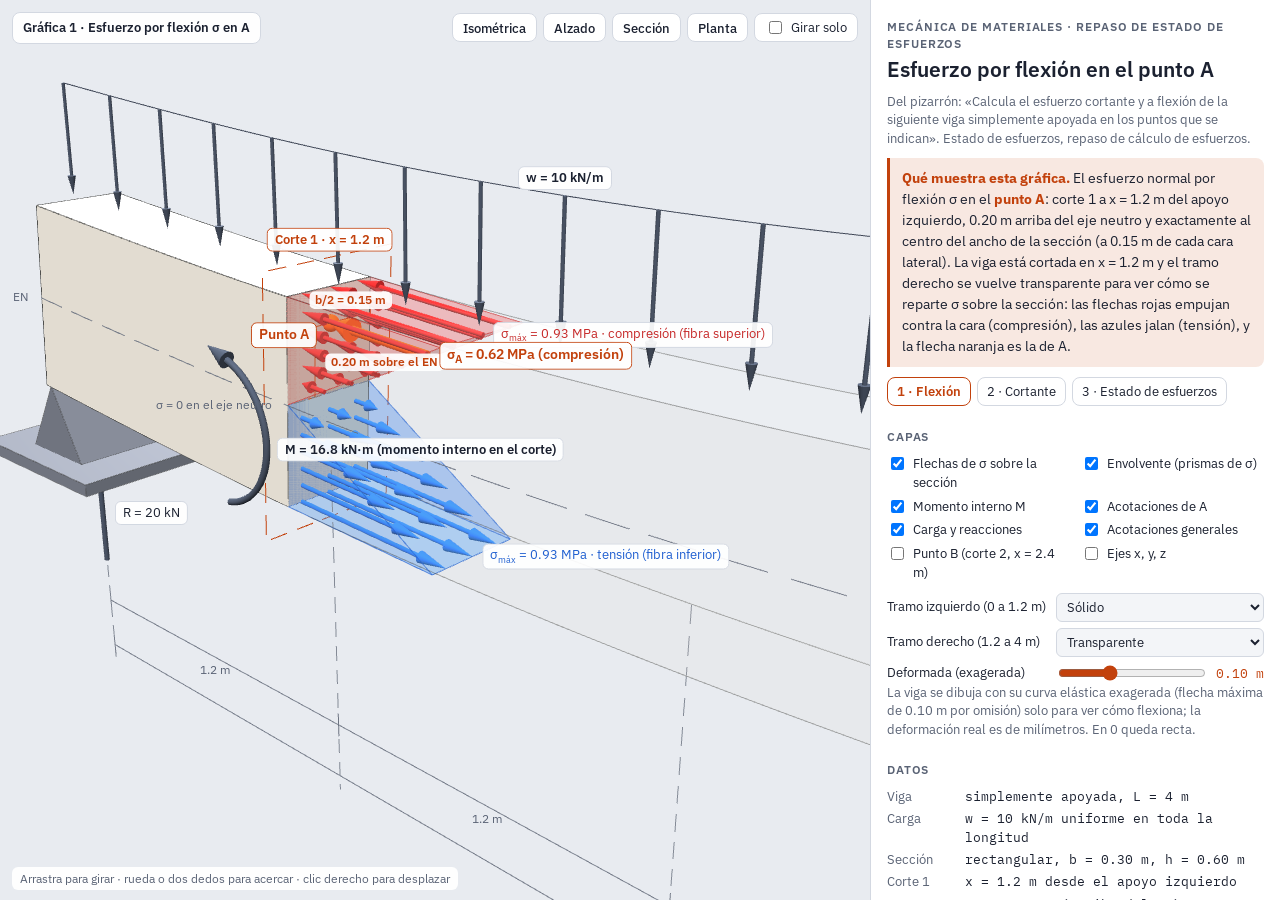
==== commit d5ee5b02: "Compresión en rojo, tensión en azul; viga con deformada exagerada ajustable - Tokens de color: --com" ====
--- a/01_flexion_3D.html
+++ b/01_flexion_3D.html
@@ -12,7 +12,7 @@
   --bg:#e8ebf0; --panel:#ffffff; --panel-2:#f3f5f8; --fg:#1b2130; --muted:#5a6375; --line:#d3d8e1;
   --lbl-bg:rgba(255,255,255,.92);
   --accent:#c2410c; --accent-soft:rgba(194,65,12,.12);
-  --comp:#1f5fd0; --tens:#c62828; --shear:#0b8f70;
+  --comp:#c62828; --tens:#1f5fd0; --shear:#0b8f70;
   --beam:#d6d1c6; --beam-edge:#3f3f3d; --support:#6a6e78; --load:#3f4756; --dim:#6b7280;
   --font-ui:"IBM Plex Sans","Segoe UI",Roboto,Helvetica,Arial,sans-serif;
   --font-mono:"IBM Plex Mono",SFMono-Regular,Consolas,"Liberation Mono",monospace;
@@ -21,13 +21,13 @@
   :root:not([data-theme="light"]){
     --bg:#141720; --panel:#1b1f29; --panel-2:#222733; --fg:#e6e9ef; --muted:#98a1b1; --line:#333a48;
     --lbl-bg:rgba(27,31,41,.92); --accent:#fb923c; --accent-soft:rgba(251,146,60,.16);
-    --comp:#6aa6ff; --tens:#ff7b7b; --shear:#3ad0a8;
+    --comp:#ff7b7b; --tens:#6aa6ff; --shear:#3ad0a8;
     --beam:#8b887f; --beam-edge:#e3e0d8; --support:#a3a8b3; --load:#d3d8e2; --dim:#a3abba; color-scheme:dark }
 }
 :root[data-theme="dark"]{
   --bg:#141720; --panel:#1b1f29; --panel-2:#222733; --fg:#e6e9ef; --muted:#98a1b1; --line:#333a48;
   --lbl-bg:rgba(27,31,41,.92); --accent:#fb923c; --accent-soft:rgba(251,146,60,.16);
-  --comp:#6aa6ff; --tens:#ff7b7b; --shear:#3ad0a8;
+  --comp:#ff7b7b; --tens:#6aa6ff; --shear:#3ad0a8;
   --beam:#8b887f; --beam-edge:#e3e0d8; --support:#a3a8b3; --load:#d3d8e2; --dim:#a3abba; color-scheme:dark }
 
 *{box-sizing:border-box}
@@ -68,6 +68,9 @@
 .capas label{display:flex;gap:6px;align-items:flex-start;cursor:pointer}
 .capas input{margin-top:3px}
 .segs{display:grid;grid-template-columns:auto 1fr;gap:6px 10px;align-items:center;font-size:13px;margin-top:10px}
+.rango{display:flex;gap:8px;align-items:center;min-width:0}
+.rango input{flex:1;min-width:0;accent-color:var(--accent)}
+.rango output{font:12.5px var(--font-mono);white-space:nowrap;color:var(--accent)}
 select{font:13px var(--font-ui);padding:4px 6px;border-radius:6px;border:1px solid var(--line);background:var(--panel-2);color:var(--fg)}
 .datos{display:grid;grid-template-columns:auto 1fr;gap:3px 12px;font-size:13px;margin:0}
 .datos dt{color:var(--muted)} .datos dd{margin:0;font-family:var(--font-mono);font-size:12.5px}
@@ -119,11 +122,11 @@
 <div class="eyebrow">Mecánica de materiales · Repaso de estado de esfuerzos</div>
 <h1>Esfuerzo por flexión en el punto A</h1>
 <p class="nota">Del pizarrón: «Calcula el esfuerzo cortante y a flexión de la siguiente viga simplemente apoyada en los puntos que se indican». Estado de esfuerzos, repaso de cálculo de esfuerzos.</p>
-<div class="pide"><b>Qué muestra esta gráfica.</b> El esfuerzo normal por flexión σ en el <b>punto A</b>: corte 1 a x = 1.2 m del apoyo izquierdo, 0.20 m arriba del eje neutro y exactamente al centro del ancho de la sección (a 0.15 m de cada cara lateral). La viga está cortada en x = 1.2 m y el tramo derecho se vuelve transparente para ver cómo se reparte σ sobre la sección: las flechas azules empujan contra la cara (compresión), las rojas jalan (tensión), y la flecha naranja es la de A.</div>
+<div class="pide"><b>Qué muestra esta gráfica.</b> El esfuerzo normal por flexión σ en el <b>punto A</b>: corte 1 a x = 1.2 m del apoyo izquierdo, 0.20 m arriba del eje neutro y exactamente al centro del ancho de la sección (a 0.15 m de cada cara lateral). La viga está cortada en x = 1.2 m y el tramo derecho se vuelve transparente para ver cómo se reparte σ sobre la sección: las flechas rojas empujan contra la cara (compresión), las azules jalan (tensión), y la flecha naranja es la de A.</div>
 <nav class="nav" aria-label="Las tres gráficas"><a href="01_flexion_3D.html" aria-current="page">1 · Flexión</a><a href="02_cortante_3D.html">2 · Cortante</a><a href="03_estado_de_esfuerzos_3D.html">3 · Estado de esfuerzos</a></nav>
 <h2>Capas</h2>
 <div class="capas"><label><input type="checkbox" id="capa-flechas" data-capa="flechas" checked> Flechas de σ sobre la sección</label><label><input type="checkbox" id="capa-envolvente" data-capa="envolvente" checked> Envolvente (prismas de σ)</label><label><input type="checkbox" id="capa-momento" data-capa="momento" checked> Momento interno M</label><label><input type="checkbox" id="capa-cotasA" data-capa="cotasA" checked> Acotaciones de A</label><label><input type="checkbox" id="capa-carga" data-capa="carga" checked> Carga y reacciones</label><label><input type="checkbox" id="capa-cotas" data-capa="cotas" checked> Acotaciones generales</label><label><input type="checkbox" id="capa-B" data-capa="B"> Punto B (corte 2, x = 2.4 m)</label><label><input type="checkbox" id="capa-ejes" data-capa="ejes"> Ejes x, y, z</label></div>
-<div class="segs"><label for="segIzq">Tramo izquierdo (0 a 1.2 m)</label><select id="segIzq" data-seg="izq"><option value="solido" selected>Sólido</option><option value="transparente">Transparente</option><option value="oculto">Oculto</option></select><label for="segDer">Tramo derecho (1.2 a 4 m)</label><select id="segDer" data-seg="der"><option value="solido">Sólido</option><option value="transparente" selected>Transparente</option><option value="oculto">Oculto</option></select></div>
+<div class="segs"><label for="segIzq">Tramo izquierdo (0 a 1.2 m)</label><select id="segIzq" data-seg="izq"><option value="solido" selected>Sólido</option><option value="transparente">Transparente</option><option value="oculto">Oculto</option></select><label for="segDer">Tramo derecho (1.2 a 4 m)</label><select id="segDer" data-seg="der"><option value="solido">Sólido</option><option value="transparente" selected>Transparente</option><option value="oculto">Oculto</option></select><label for="deformada">Deformada (exagerada)</label><div class="rango"><input type="range" id="deformada" min="0" max="0.30" step="0.01" value="0.10" aria-describedby="nota-def"><output id="deformadaVal" for="deformada">0.10 m</output></div></div><p class="nota" id="nota-def">La viga se dibuja con su curva elástica exagerada (flecha máxima de 0.10 m por omisión) solo para ver cómo flexiona; la deformación real es de milímetros. En 0 queda recta.</p>
 <h2>Datos</h2>
 <dl class="datos"><dt>Viga</dt><dd>simplemente apoyada, L = 4 m</dd><dt>Carga</dt><dd>w = 10 kN/m uniforme en toda la longitud</dd><dt>Sección</dt><dd>rectangular, b = 0.30 m, h = 0.60 m</dd><dt>Corte 1</dt><dd>x = 1.2 m desde el apoyo izquierdo</dd><dt>Punto A</dt><dd>y = +0.20 m (arriba del EN), z = 0 (centro del ancho)</dd><dt>Reacciones</dt><dd>R = wL/2 = 20 kN en cada apoyo</dd></dl>
 <h2>Cálculo</h2>
@@ -138,8 +141,8 @@
 <div class="fig"><svg viewBox="0 0 300 118" width="300" height="118" role="img" aria-label="Diagrama de momento flexionante"><polygon points="30,92 30.0,92.0 35.0,88.7 40.0,85.5 45.0,82.6 50.0,79.8 55.0,77.1 60.0,74.7 65.0,72.4 70.0,70.2 75.0,68.3 80.0,66.5 85.0,64.9 90.0,63.4 95.0,62.2 100.0,61.1 105.0,60.1 110.0,59.4 115.0,58.8 120.0,58.3 125.0,58.1 130.0,58.0 135.0,58.1 140.0,58.3 145.0,58.8 150.0,59.4 155.0,60.1 160.0,61.1 165.0,62.2 170.0,63.4 175.0,64.9 180.0,66.5 185.0,68.3 190.0,70.2 195.0,72.4 200.0,74.7 205.0,77.1 210.0,79.8 215.0,82.6 220.0,85.5 225.0,88.7 230.0,92.0 230,92" class="f-comp"/><polyline points="30.0,92.0 35.0,88.7 40.0,85.5 45.0,82.6 50.0,79.8 55.0,77.1 60.0,74.7 65.0,72.4 70.0,70.2 75.0,68.3 80.0,66.5 85.0,64.9 90.0,63.4 95.0,62.2 100.0,61.1 105.0,60.1 110.0,59.4 115.0,58.8 120.0,58.3 125.0,58.1 130.0,58.0 135.0,58.1 140.0,58.3 145.0,58.8 150.0,59.4 155.0,60.1 160.0,61.1 165.0,62.2 170.0,63.4 175.0,64.9 180.0,66.5 185.0,68.3 190.0,70.2 195.0,72.4 200.0,74.7 205.0,77.1 210.0,79.8 215.0,82.6 220.0,85.5 225.0,88.7 230.0,92.0" class="ln" stroke-width="1.5"/><line x1="90.0" y1="92" x2="90.0" y2="63.4" class="ln-a" stroke-dasharray="3 2"/><circle cx="90.0" cy="63.4" r="4" class="f-a"/><text x="82.0" y="55.4" text-anchor="end" class="mono" style="fill:var(--accent);font-weight:600">M(1.2) = 16.8 kN·m</text><text x="136" y="62.0" class="mono cap">M<tspan baseline-shift="sub" font-size="8">máx</tspan> = 20 kN·m en x = 2 m</text><line x1="30" y1="92" x2="230" y2="92" class="ln-m"/><line x1="30" y1="89" x2="30" y2="95" class="ln-m"/><text x="30" y="106" text-anchor="middle" class="cap mono">0</text><line x1="90.0" y1="89" x2="90.0" y2="95" class="ln-m"/><text x="90.0" y="106" text-anchor="middle" class="cap mono">1.2</text><line x1="130" y1="89" x2="130" y2="95" class="ln-m"/><text x="130" y="106" text-anchor="middle" class="cap mono">2</text><line x1="230" y1="89" x2="230" y2="95" class="ln-m"/><text x="230" y="106" text-anchor="middle" class="cap mono">4</text><text x="236" y="106" class="cap">x (m)</text><text x="4" y="12" class="cap">M (kN·m)</text></svg></div>
 <h2>Cómo leer la gráfica 3D</h2>
 <ul class="leyenda">
-<li><span class="sw" style="background:var(--comp)"></span><span>Flechas azules: compresión. Apuntan hacia la cara del corte y crecen linealmente desde el EN hasta la fibra superior.</span></li>
-<li><span class="sw" style="background:var(--tens)"></span><span>Flechas rojas: tensión. Salen de la cara y crecen hacia la fibra inferior.</span></li>
+<li><span class="sw" style="background:var(--comp)"></span><span>Flechas rojas: compresión. Apuntan hacia la cara del corte y crecen linealmente desde el EN hasta la fibra superior.</span></li>
+<li><span class="sw" style="background:var(--tens)"></span><span>Flechas azules: tensión. Salen de la cara y crecen hacia la fibra inferior.</span></li>
 <li><span class="sw" style="background:var(--accent)"></span><span>Flecha y esfera naranjas: el punto A y su esfuerzo σ<sub>A</sub>. La longitud de cada flecha es proporcional a σ (0.93 MPa = 0.55 m de dibujo).</span></li>
 <li><span class="sw" style="background:var(--load)"></span><span>Flecha curva: el momento interno M = 16.8 kN·m que actúa en la cara del corte.</span></li>
 </ul>
@@ -1262,6 +1265,7 @@
 }
 function linea(pts, mat) { const l = new THREE.Line(new THREE.BufferGeometry().setFromPoints(pts), mat); if (mat.isLineDashedMaterial) l.computeLineDistances(); return l; }
 function lineaCerrada(pts, mat) { return linea(pts.concat([pts[0]]), mat); }
+function reponerLinea(l, pts) { l.geometry.dispose(); l.geometry = new THREE.BufferGeometry().setFromPoints(pts); if (l.material.isLineDashedMaterial) l.computeLineDistances(); }
 function flecha(desde, hasta, mat, r, hl) {
   r = r || 0.008;
   const dir = new THREE.Vector3().subVectors(hasta, desde); const len = dir.length(); dir.normalize();
@@ -1300,7 +1304,8 @@
   return new THREE.Mesh(g, mat);
 }
 
-/* ===================== Etiquetas HTML proyectadas ===================== */
+/* ===================== Etiquetas HTML proyectadas =====================
+   `pos` se da en coordenadas del `grupo` (si el grupo se mueve con la deformada, la etiqueta lo sigue). */
 const capaEtiquetas = document.getElementById('etiquetas');
 const etiquetas = [];
 const ANCLA = { c: ['-50%', '-50%'], l: ['0%', '-50%'], r: ['-100%', '-50%'], t: ['-50%', '0%'], b: ['-50%', '-100%'], tl: ['0%', '0%'], tr: ['-100%', '0%'], bl: ['0%', '-100%'], br: ['-100%', '-100%'] };
@@ -1317,7 +1322,7 @@
   const W = vista.clientWidth, H = vista.clientHeight;
   for (const e of etiquetas) {
     if (e.grupo && !visibleEnCadena(e.grupo)) { e.el.style.display = 'none'; continue; }
-    _v.copy(e.pos).project(camera);
+    _v.copy(e.pos); if (e.grupo) e.grupo.localToWorld(_v); _v.project(camera);
     if (_v.z > 1 || _v.z < -1) { e.el.style.display = 'none'; continue; }
     const x = (_v.x * 0.5 + 0.5) * W + e.dx, y = (-_v.y * 0.5 + 0.5) * H + e.dy;
     if (x < -400 || x > W + 400 || y < -100 || y > H + 100) { e.el.style.display = 'none'; continue; }
@@ -1362,11 +1367,45 @@
 function capa(n, o) { capas[n] = o; return o; }
 let alCambiarCapa = null;
 
+/* ===================== Deformada aproximada (curva elástica, exagerada) =====================
+   Viga simplemente apoyada con carga uniforme: v(x) = -(w x / 24EI)(L³ - 2Lx² + x³).
+   Se dibuja normalizada a una flecha máxima DELTA (metros de dibujo); la real es de milímetros. */
+let DELTA = 0.10;
+const vDef = x => { const k = x / P.L; return -DELTA * 3.2 * k * (1 - 2 * k * k + k * k * k); };
+const vPend = x => { const k = x / P.L; return -DELTA * 3.2 * (1 - 6 * k * k + 4 * k * k * k) / P.L; };
+const doblables = [];           // geometrías en coordenadas de mundo que se doblan vértice a vértice
+function registrarDoblable(geom) { geom.userData.orig = geom.attributes.position.array.slice(); doblables.push(geom); return geom; }
+const alDeformar = [];          // funciones que se corren después de doblar
+/* La sección del corte se mueve como cuerpo rígido: baja v(xc) y gira la pendiente v'(xc).
+   Todo lo que vive en la cara del corte se cuelga de gSec (coordenadas de mundo sin deformar). */
+function seccionMovil(x) {
+  const ext = new THREE.Group(); ext.position.x = x; scene.add(ext);
+  const int = new THREE.Group(); int.position.x = -x; ext.add(int);
+  alDeformar.push(() => { ext.position.set(x, vDef(x), 0); ext.rotation.z = vPend(x); ext.updateMatrixWorld(true); });
+  return int;
+}
+const gSec = seccionMovil(P.xc);
+const gSecB = seccionMovil(P.xB);
+function deformar(delta) {
+  DELTA = delta;
+  for (const g of doblables) {
+    const o = g.userData.orig, p = g.attributes.position.array;
+    for (let i = 0; i < o.length; i += 3) { const X = o[i], Y = o[i + 1]; p[i] = X - Y * vPend(X); p[i + 1] = Y + vDef(X); p[i + 2] = o[i + 2]; }
+    g.attributes.position.needsUpdate = true; g.computeVertexNormals(); g.computeBoundingSphere();
+  }
+  for (const f of alDeformar) f();
+}
+
 /* ===================== La viga en dos tramos (para ver por dentro) ===================== */
 const viga = capa('viga', new THREE.Group()); scene.add(viga);
 function segmento(x0, x1, mat) {
-  const m = caja(x0, x1, -P.h / 2, P.h / 2, -P.b / 2, P.b / 2, mat); const e = bordes(m, '--beam-edge');
-  const g = new THREE.Group(); g.add(m, e); viga.add(g); return { mesh: m, bordes: e, grupo: g };
+  const geom = new THREE.BoxGeometry(x1 - x0, P.h, P.b, Math.max(8, Math.round((x1 - x0) * 16)), 1, 1);
+  geom.translate((x0 + x1) / 2, 0, 0); registrarDoblable(geom);
+  const m = new THREE.Mesh(geom, mat); const e = bordes(m, '--beam-edge');
+  const g = new THREE.Group(); g.add(m, e); viga.add(g);
+  const seg = { mesh: m, bordes: e, grupo: g };
+  alDeformar.push(() => { e.geometry.dispose(); e.geometry = new THREE.EdgesGeometry(geom, 20); });
+  return seg;
 }
 const segIzq = segmento(0, P.xc, matViga), segDer = segmento(P.xc, P.L, matVigaDer);
 function modoSegmento(seg, modo) {
@@ -1378,11 +1417,13 @@
   seg.bordes.material.opacity = modo === 'transparente' ? 0.45 : 0.9;
 }
 
-/* Eje neutro: línea de raya y punto sobre la cara frontal, y sobre la cara del corte */
+/* Eje neutro: línea de raya y punto sobre la cara frontal (sigue la deformada) y sobre la cara del corte */
 const gEN = new THREE.Group(); scene.add(gEN);
-gEN.add(linea([V3(0, 0, P.b / 2 + 0.003), V3(P.L, 0, P.b / 2 + 0.003)], matGuion('--dim', { dashSize: 0.12, gapSize: 0.05, transparent: true, opacity: 0.9 })));
+const puntosEN = () => { const pts = []; for (let i = 0; i <= 48; i++) { const x = i * P.L / 48; pts.push(V3(x, vDef(x), P.b / 2 + 0.003)); } return pts; };
+const lineaEN = linea(puntosEN(), matGuion('--dim', { dashSize: 0.12, gapSize: 0.05, transparent: true, opacity: 0.9 })); gEN.add(lineaEN);
+alDeformar.push(() => reponerLinea(lineaEN, puntosEN()));
 etiqueta('EN', V3(0, 0, P.b / 2), { ancla: 'r', dx: -8, cls: 'dim', grupo: gEN });
-gEN.add(linea([V3(P.xc + 0.004, 0, -P.b / 2), V3(P.xc + 0.004, 0, P.b / 2)], matGuion('--dim', { dashSize: 0.04, gapSize: 0.02, transparent: true, opacity: 0.9 })));
+gSec.add(linea([V3(P.xc + 0.004, 0, -P.b / 2), V3(P.xc + 0.004, 0, P.b / 2)], matGuion('--dim', { dashSize: 0.04, gapSize: 0.02, transparent: true, opacity: 0.9 })));
 
 /* Apoyos */
 function apoyo(x, tipo) {
@@ -1399,12 +1440,16 @@
 }
 viga.add(apoyo(0, 'pasador'), apoyo(P.L, 'rodillo'));
 
-/* Carga distribuida y reacciones */
+/* Carga distribuida (sigue la cara superior deformada) y reacciones */
 const gCarga = capa('carga', new THREE.Group()); scene.add(gCarga);
-const yTop = P.h / 2;
-for (let i = 0; i <= 16; i++) { const x = i * 0.25; gCarga.add(flecha(V3(x, yTop + 0.36, 0), V3(x, yTop + 0.012, 0), matCarga, 0.005, 0.06)); }
-gCarga.add(linea([V3(0, yTop + 0.36, 0), V3(P.L, yTop + 0.36, 0)], matLinea('--load')));
-const etW = etiqueta('w = 10 kN/m', V3(P.L / 2, yTop + 0.36, 0), { ancla: 'b', dy: -6, grupo: gCarga, cls: 'titulo' });
+const yTop = P.h / 2, yW = yTop + 0.36;
+const flechasCarga = [];
+for (let i = 0; i <= 16; i++) { const x = i * 0.25; const f = flecha(V3(x, yW, 0), V3(x, yTop + 0.012, 0), matCarga, 0.005, 0.06); gCarga.add(f); flechasCarga.push({ f, x }); }
+const puntosCarga = () => { const pts = []; for (let i = 0; i <= 48; i++) { const x = i * P.L / 48; pts.push(V3(x, yW + vDef(x), 0)); } return pts; };
+const lineaCarga = linea(puntosCarga(), matLinea('--load')); gCarga.add(lineaCarga);
+const pivW = new THREE.Object3D(); pivW.position.set(P.L / 2, yW, 0); gCarga.add(pivW);
+const etW = etiqueta('w = 10 kN/m', V3(0, 0, 0), { ancla: 'b', dy: -6, grupo: pivW, cls: 'titulo' });
+alDeformar.push(() => { for (const c of flechasCarga) c.f.position.y = yW + vDef(c.x); reponerLinea(lineaCarga, puntosCarga()); pivW.position.y = yW + vDef(P.L / 2); });
 for (const x of [0, P.L]) {
   gCarga.add(flecha(V3(x, -P.h / 2 - 0.68, 0), V3(x, -P.h / 2 - 0.3, 0), matCarga, 0.009, 0.08));
   etiqueta('R = 20 kN', V3(x, -P.h / 2 - 0.5, 0), { ancla: 'l', dx: 12, grupo: gCarga });
@@ -1423,20 +1468,20 @@
   gCotas.add(cota(V3(P.L + 0.02, P.h / 2 + 0.14, -P.b / 2), V3(P.L + 0.02, P.h / 2 + 0.14, P.b / 2), 'b = 0.30 m', { tic: V3(0, 0.03, 0), ancla: 'b', dy: -6 }));
 })();
 
-/* Marco del corte 1 */
-const gCorte = new THREE.Group(); scene.add(gCorte);
+/* Marco del corte 1 (se mueve con la sección) */
+const gCorte = new THREE.Group(); gSec.add(gCorte);
 const MG = P.b / 2 + 0.08, MH = P.h / 2 + 0.08;
 gCorte.add(lineaCerrada([V3(P.xc, -MH, -MG), V3(P.xc, MH, -MG), V3(P.xc, MH, MG), V3(P.xc, -MH, MG)], matGuion('--accent', { dashSize: 0.06, gapSize: 0.035 })));
 etiqueta('Corte 1 · x = 1.2 m', V3(P.xc, MH, 0), { ancla: 'b', dy: -6, cls: 'a', grupo: gCorte });
 
 /* Punto A: esfera al centro del ancho, 0.20 m arriba del EN */
 const posA = V3(P.xc + 0.006, P.yA, P.zA);
-const gA = new THREE.Group(); scene.add(gA);
+const gA = new THREE.Group(); gSec.add(gA);
 gA.add(esfera(posA, 0.024, matAcento));
 etiqueta('Punto A', posA, { ancla: 'r', dx: -14, dy: 12, cls: 'a big', grupo: gA });
 
 /* Acotaciones del punto A sobre la cara del corte */
-const gCotasA = capa('cotasA', new THREE.Group()); scene.add(gCotasA);
+const gCotasA = capa('cotasA', new THREE.Group()); gSec.add(gCotasA);
 (function () {
   const xf = P.xc + 0.004;
   gCotasA.add(cota(V3(xf, 0, 0.055), V3(xf, P.yA, 0.055), '0.20 m sobre el EN', { mat: matLineaAcento, tic: V3(0, 0, 0.025), ancla: 'l', dx: 10, dy: 0, cls: 'dim a' }));
@@ -1444,7 +1489,7 @@
 })();
 
 /* Punto B (corte 2), apagado por omisión */
-const gB = capa('B', new THREE.Group()); scene.add(gB); gB.visible = false;
+const gB = capa('B', new THREE.Group()); gSecB.add(gB); gB.visible = false;
 (function () {
   const posB = V3(P.xB + 0.006, P.yB, 0);
   gB.add(esfera(posB, 0.02, matBrillo('--dim')));
@@ -1468,8 +1513,11 @@
 const reducirMovimiento = matchMedia('(prefers-reduced-motion: reduce)').matches;
 function irAVista(nombre, instantaneo) {
   const p = presets[nombre]; if (!p) return;
-  const dir = V3(p.dir[0], p.dir[1], p.dir[2]).normalize();
-  const target = V3(p.target[0], p.target[1], p.target[2]);
+  let dir = V3(p.dir[0], p.dir[1], p.dir[2]).normalize();
+  let target = V3(p.target[0], p.target[1], p.target[2]);
+  if (nombre === 'seccion') { // mirar de frente la sección ya deformada (bajada y girada)
+    const th = vPend(P.xc); target = V3(P.xc, vDef(P.xc), 0); dir = V3(Math.cos(th), Math.sin(th), 0.0001);
+  }
   const pos = target.clone().addScaledVector(dir, p.dist);
   if (instantaneo || reducirMovimiento) { camera.position.copy(pos); controls.target.copy(target); controls.update(); tween = null; return; }
   tween = { t0: performance.now(), dur: 750, p0: camera.position.clone(), p1: pos, c0: controls.target.clone(), c1: target };
@@ -1499,16 +1547,19 @@
   });
   document.querySelectorAll('[data-vista]').forEach(b => b.addEventListener('click', () => irAVista(b.dataset.vista)));
   const g = document.getElementById('girar'); if (g) g.addEventListener('change', () => { controls.autoRotate = g.checked; });
+  const r = document.getElementById('deformada'), rv = document.getElementById('deformadaVal');
+  const aplicarDeformada = () => { const d = parseFloat(r.value); deformar(d); if (rv) rv.textContent = d === 0 ? 'recta' : d.toFixed(2) + ' m'; };
+  if (r) { r.addEventListener('input', aplicarDeformada); aplicarDeformada(); } else deformar(DELTA);
   ajustar(); irAVista(vistaInicial, true); requestAnimationFrame(animar);
 }
 
 
 /* ===================== Flexión: distribución de σ en el corte 1 ===================== */
 const kS = 0.55 / P.sigmaMax;                       // metros de flecha por pascal
-const gFlechas = capa('flechas', new THREE.Group()); scene.add(gFlechas);
-const gEnv = capa('envolvente', new THREE.Group()); scene.add(gEnv);
-const gM = capa('momento', new THREE.Group()); scene.add(gM);
-const gSigmaA = new THREE.Group(); scene.add(gSigmaA);   // siempre visible: el resultado
+const gFlechas = capa('flechas', new THREE.Group()); gSec.add(gFlechas);
+const gEnv = capa('envolvente', new THREE.Group()); gSec.add(gEnv);
+const gM = capa('momento', new THREE.Group()); gSec.add(gM);
+const gSigmaA = new THREE.Group(); gSec.add(gSigmaA);   // siempre visible: el resultado
 
 const ys = []; for (let i = -6; i <= 6; i++) ys.push(Math.round(i * 5) / 100);
 for (const y of ys) for (const z of [-0.1, 0, 0.1]) {
